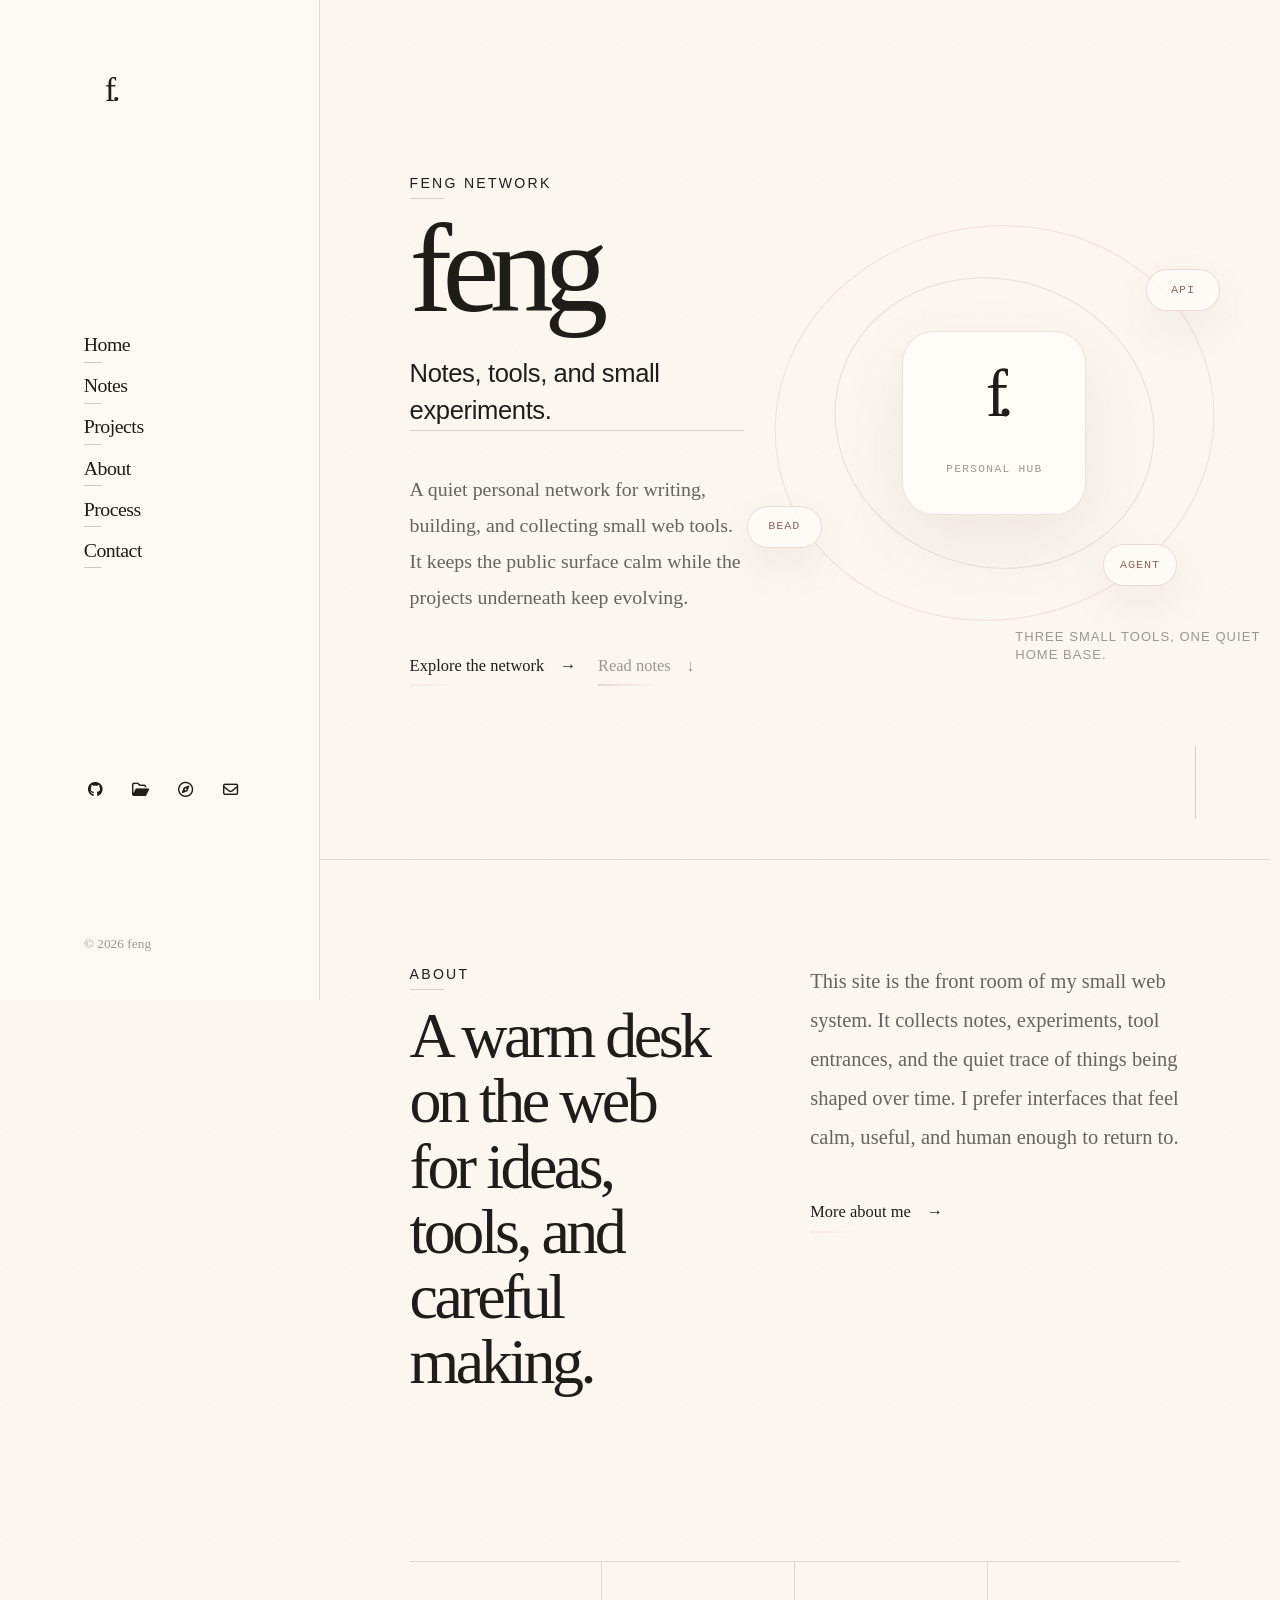
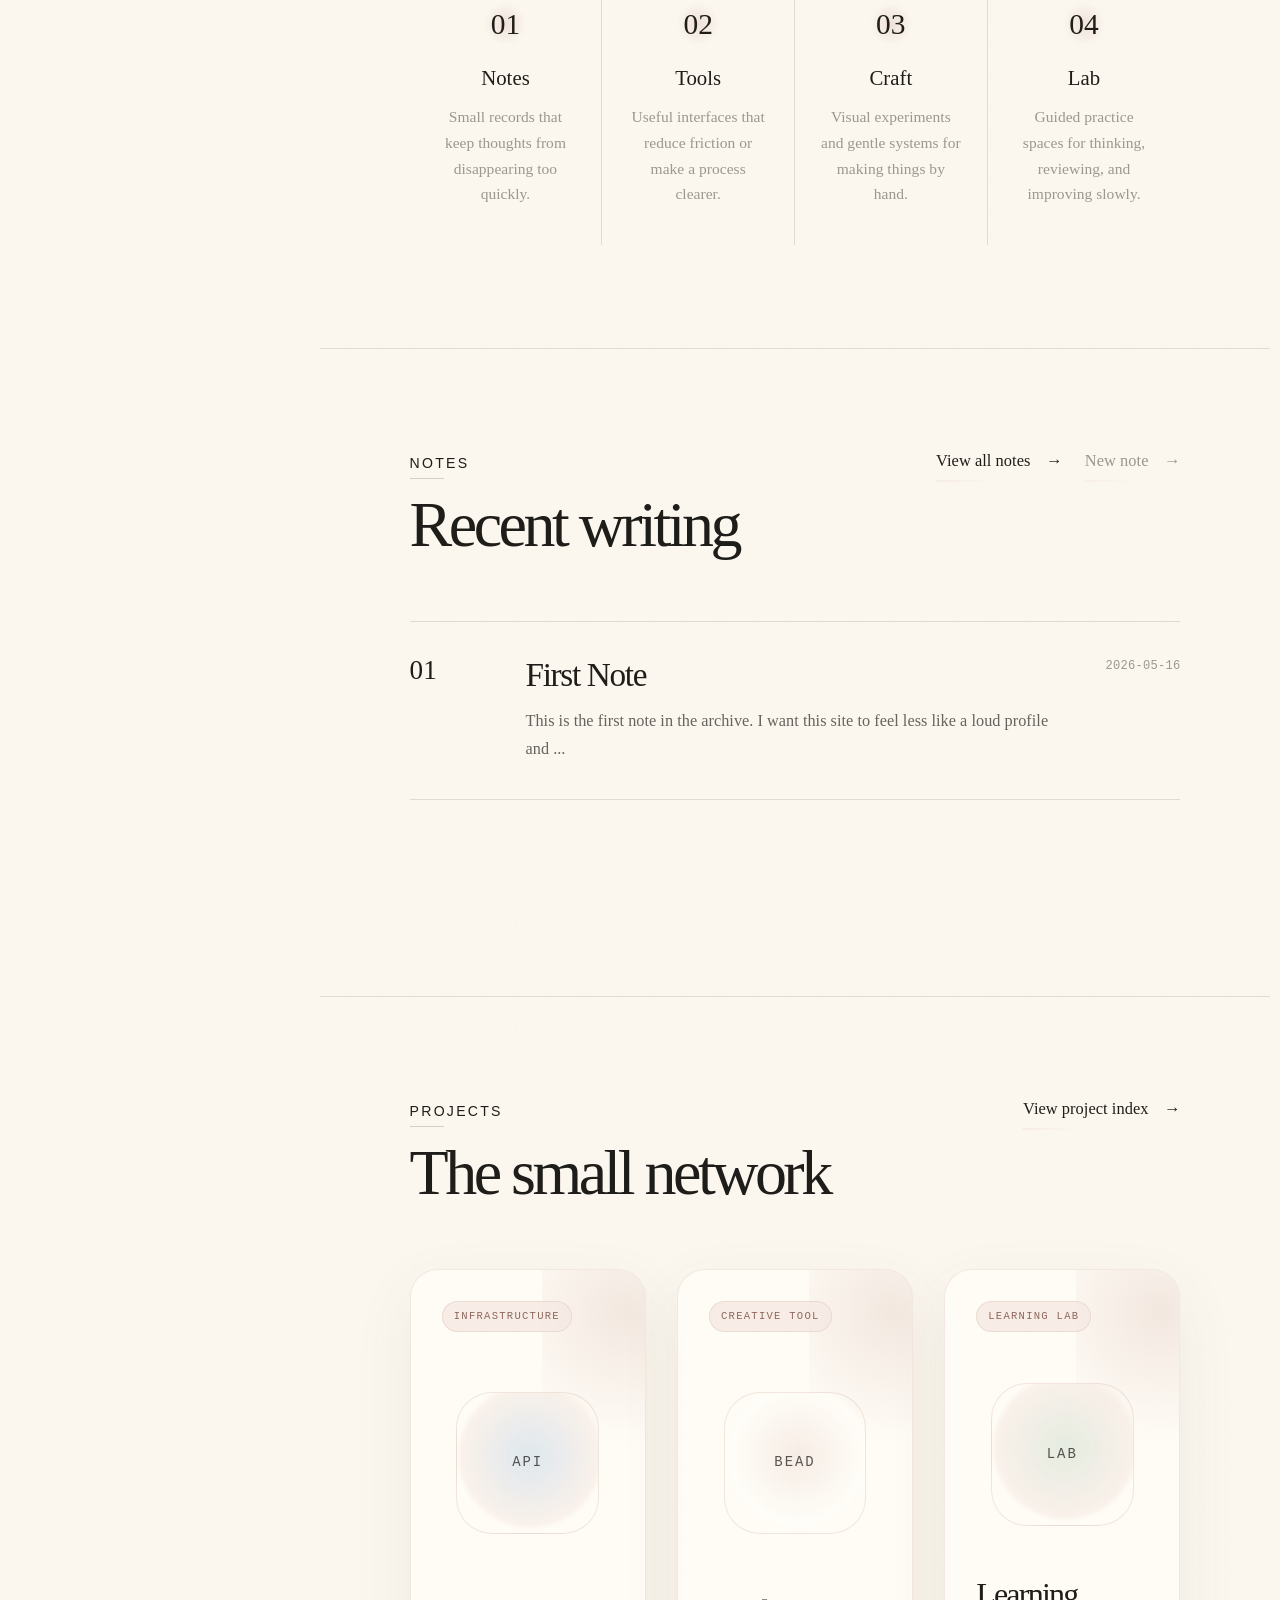
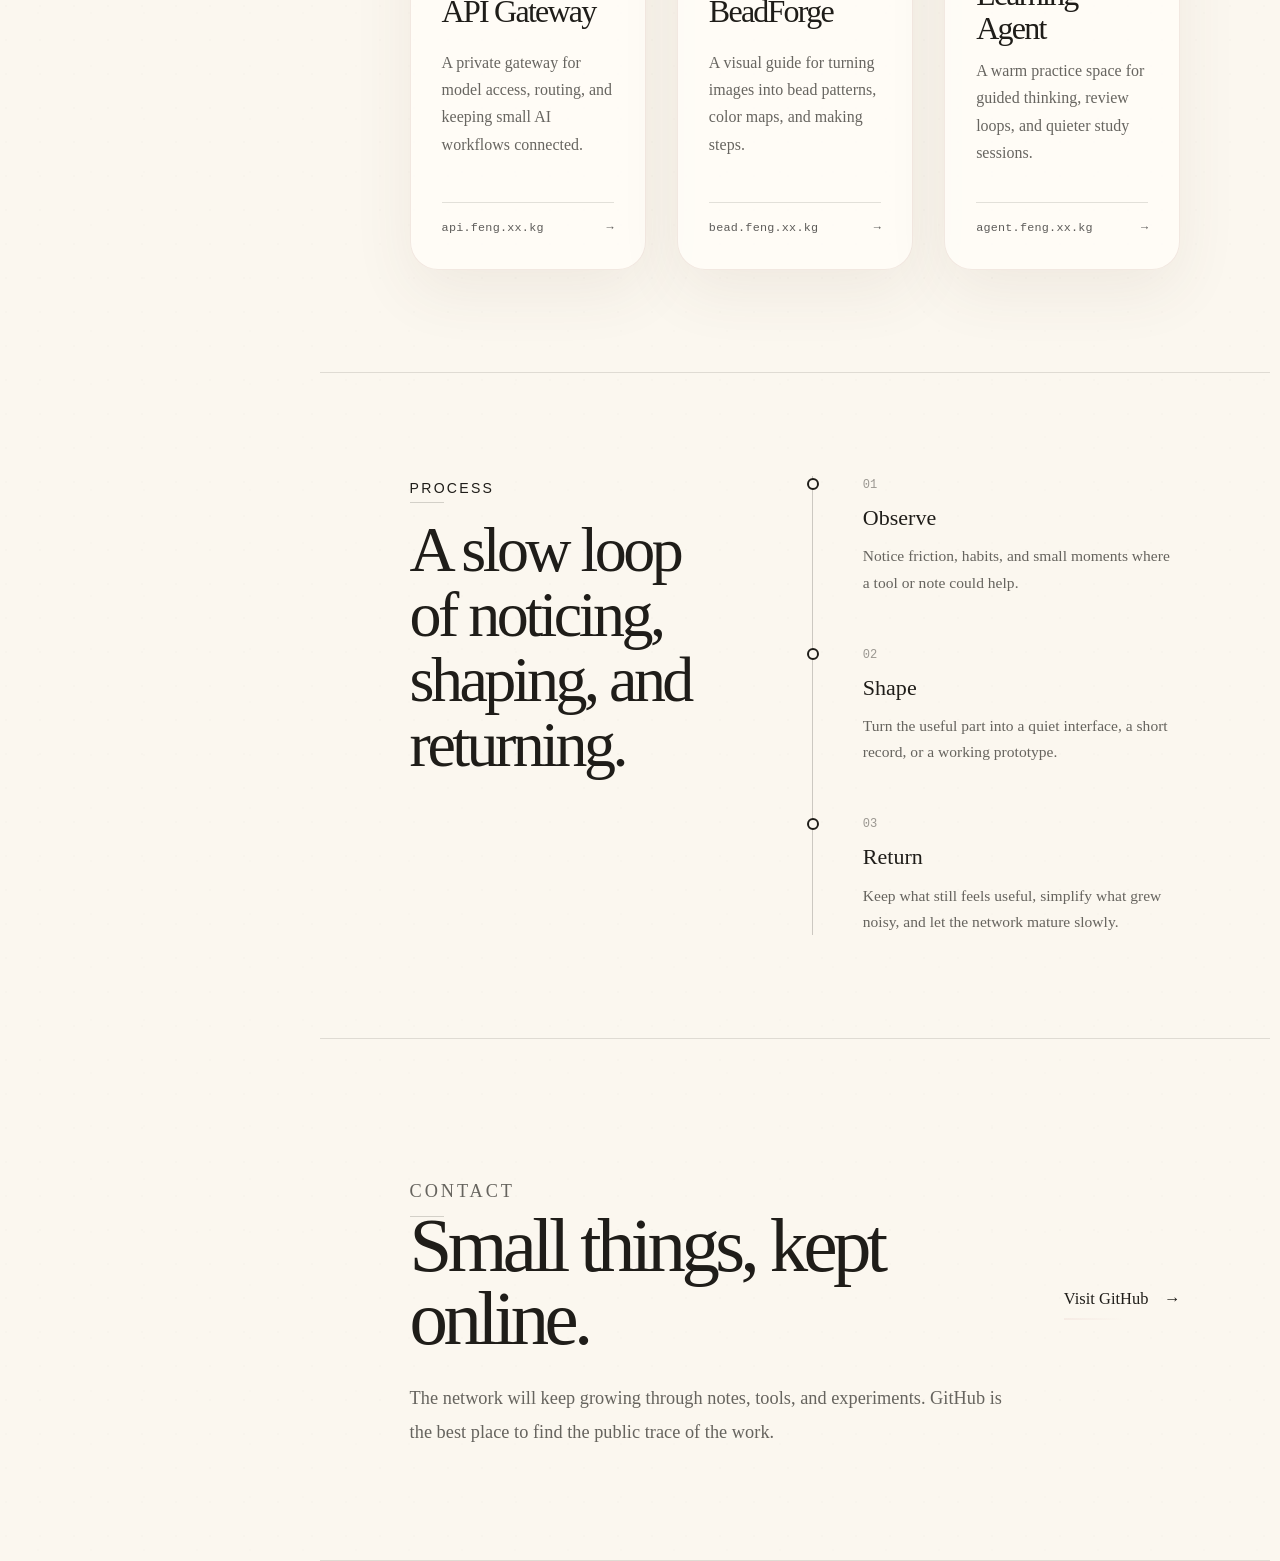
==== index.html @ e3221ffc "Site updated: 2026-06-06 17:19:10" ====
<!DOCTYPE html>
<html lang="en">
<head>
    <meta charset="utf-8">
    <meta name="viewport" content="width=device-width, initial-scale=1">
    <meta name="keywords" content="personal website, digital garden, project hub, tools, notes">
    
    
    <meta name="author" content="feng">
    
    <!-- Completely eliminate flash of wrong theme -->
    <script>
        (function() {
            const THEME_KEY = "REDEFINE-THEME-STATUS";
            const DARK = "dark", LIGHT = "light";
            
            // Get preferred theme
            function getTheme() {
                try {
                    const saved = localStorage.getItem(THEME_KEY);
                    if (saved) {
                        const { isDark } = JSON.parse(saved);
                        return isDark ? DARK : LIGHT;
                    }
                } catch (e) {}
                
                return matchMedia("(prefers-color-scheme: dark)").matches ? DARK : LIGHT;
            }
            
            // Apply theme to document
            function applyTheme(theme) {
                const isDark = theme === DARK;
                const root = document.documentElement;
                
                // Set classes for compatibility
                root.classList.add(theme);
                root.classList.remove(isDark ? LIGHT : DARK);
                root.style.colorScheme = theme;
            }
            
            // Initial application
            const theme = getTheme();
            applyTheme(theme);
            
            // Listen for system preference changes
            matchMedia("(prefers-color-scheme: dark)").addEventListener("change", ({ matches }) => {
                // Only update if using system preference (no localStorage entry)
                if (!localStorage.getItem(THEME_KEY)) {
                    applyTheme(matches ? DARK : LIGHT);
                }
            });
            
            // Set body classes ASAP (before DOMContentLoaded)
            (function() {
                const addBodyClass = () => {
                    const b = document.body;
                    if (!b) return false;
                    b.classList.add(theme + "-mode");
                    return true;
                };

                // Try immediately
                if (addBodyClass()) return;

                // Observe until body exists
                const mo = new MutationObserver(() => {
                    if (addBodyClass()) mo.disconnect();
                });
                mo.observe(document.documentElement, { childList: true, subtree: true });
            })();
        })();
    </script>
    
    <!-- preconnect -->
    <link rel="preconnect" href="https://fonts.googleapis.com">
    <link rel="preconnect" href="https://fonts.gstatic.com" crossorigin>

    
    <!--- Seo Part-->
    
    <link rel="canonical" href="https://feng.xx.kg/"/>
    <meta name="robots" content="index,follow">
    <meta name="googlebot" content="index,follow">
    <meta name="revisit-after" content="1 days">
    
    
        
        <meta name="description" content="A quiet personal network for notes, tools, and small experiments.">
<meta property="og:type" content="website">
<meta property="og:title" content="feng">
<meta property="og:url" content="https://feng.xx.kg/index.html">
<meta property="og:site_name" content="feng">
<meta property="og:description" content="A quiet personal network for notes, tools, and small experiments.">
<meta property="og:locale" content="en_US">
<meta property="og:image" content="https://feng.xx.kg/images/redefine-og.webp">
<meta property="article:author" content="feng">
<meta property="article:tag" content="personal website, digital garden, project hub, tools, notes">
<meta name="twitter:card" content="summary">
<meta name="twitter:image" content="https://feng.xx.kg/images/redefine-og.webp">
    
    
    <!--- Icon Part-->
    <link rel="icon" type="image/png" href="/images/redefine-favicon.svg" sizes="192x192">
    <link rel="apple-touch-icon" sizes="180x180" href="/images/redefine-favicon.svg">
    <meta name="theme-color" content="#6b6b6b">
    <link rel="shortcut icon" href="/images/redefine-favicon.svg">
    <!--- Page Info-->
    
    <title>
        
            feng - A quiet personal network for notes, tools, and small experiments.
        
    </title>

    
<link rel="stylesheet" href="/fonts/Chillax/chillax.css">


    <!--- Inject Part-->
    

    
<link rel="stylesheet" href="/css/style.css">


    
        
<link rel="stylesheet" href="/css/build/tailwind.css">

    

    
<link rel="stylesheet" href="/fonts/GeistMono/geist-mono.css">

    
<link rel="stylesheet" href="/fonts/Geist/geist.css">

    <!--- Font Part-->
    
    
    
        <link href="https://cdn.jsdelivr.net/npm/lxgw-wenkai-lite-webfont@1.7.0/style.css" rel="stylesheet">
    
    
        <link href="https://cdn.jsdelivr.net/npm/lxgw-wenkai-lite-webfont@1.7.0/style.css" rel="stylesheet">
    
    
        <link href="https://cdn.jsdelivr.net/npm/lxgw-wenkai-webfont@1.7.0/style.css" rel="stylesheet">
    
    

    <script id="hexo-configurations">
    window.config = {"hostname":"feng.xx.kg","root":"/","language":"en"};
    window.theme = {"articles":{"style":{"font_size":"16px","line_height":1.5,"image_border_radius":"14px","image_alignment":"center","image_caption":false,"link_icon":true,"delete_mask":false,"title_alignment":"left","headings_top_spacing":{"h1":"3.2rem","h2":"2.4rem","h3":"1.9rem","h4":"1.6rem","h5":"1.4rem","h6":"1.3rem"}},"word_count":{"enable":true,"count":true,"min2read":true},"author_label":{"enable":true,"auto":false,"list":[]},"code_block":{"copy":true,"style":"mac","highlight_theme":{"light":"github","dark":"github-dark"},"font":{"enable":false,"family":null,"url":null}},"toc":{"enable":true,"max_depth":3,"number":false,"expand":true,"init_open":true},"copyright":{"enable":false,"default":"cc_by_nc_sa"},"lazyload":true,"pangu_js":false,"recommendation":{"enable":false,"title":"推荐阅读","limit":3,"mobile_limit":2,"placeholder":"/images/wallhaven-wqery6-light.webp","skip_dirs":[]}},"colors":{"primary":"#6b6b6b","secondary":"#a3a3a3","default_mode":"light"},"global":{"fonts":{"chinese":{"enable":true,"family":"LXGW WenKai Lite","url":"https://cdn.jsdelivr.net/npm/lxgw-wenkai-lite-webfont@1.7.0/style.css"},"english":{"enable":true,"family":"LXGW WenKai Lite","url":"https://cdn.jsdelivr.net/npm/lxgw-wenkai-lite-webfont@1.7.0/style.css"},"title":{"enable":true,"family":"LXGW WenKai","url":"https://cdn.jsdelivr.net/npm/lxgw-wenkai-webfont@1.7.0/style.css"}},"content_max_width":"1180px","sidebar_width":"300px","hover":{"shadow":false,"scale":false},"scroll_progress":{"bar":true,"percentage":false},"website_counter":{"url":"https://cn.vercount.one/js","enable":false,"site_pv":true,"site_uv":true,"post_pv":true},"single_page":true,"preloader":{"enable":false,"custom_message":null},"side_tools":{"gear_rotation":false,"auto_expand":false},"open_graph":{"enable":true,"image":"/images/redefine-og.webp","description":"A quiet personal network for notes, tools, and small experiments."},"google_analytics":{"enable":false,"id":null}},"home_banner":{"enable":false,"style":"fixed","image":{"light":"/images/wallhaven-wqery6-light.webp","dark":"/images/wallhaven-wqery6-dark.webp"},"title":"feng","subtitle":{"text":[],"hitokoto":{"enable":false,"show_author":false,"api":"https://v1.hitokoto.cn"},"typing_speed":100,"backing_speed":80,"starting_delay":500,"backing_delay":1500,"loop":true,"smart_backspace":true},"text_color":{"light":"#f5f5f5","dark":"#d9d9d9"},"text_style":{"title_size":"2.8rem","subtitle_size":"1.5rem","line_height":1.2},"custom_font":{"enable":false,"family":null,"url":null},"social_links":{"enable":false,"style":"default","links":[{"icon":"fa-brands fa-github","url":null},{"icon":"fa-brands fa-twitter","url":null},{"icon":"fa-solid fa-at","url":"you@example.com"},{"icon":"fa-brands fa-telegram","url":null},{"icon":"/images/custom-icon.svg","url":null}],"qrs":[{"icon":"fa-brands fa-weixin","qr":null},{"icon":"/images/custom-icon.svg","qr":null}]}},"plugins":{"feed":{"enable":false},"aplayer":{"enable":false,"type":"fixed","audios":[{"name":null,"artist":null,"url":null,"cover":null,"lrc":null}]},"mermaid":{"enable":false,"version":"11.4.1","theme":{"light":"default","dark":"dark"}}},"version":"2.9.0","navbar":{"auto_hide":false,"color":{"left":"#f0f0f0","right":"#d8d8d8","transparency":82},"width":{"home":"1200px","pages":"1000px"},"links":{"Home":{"path":"/","icon":"fa-regular fa-house"},"About":{"path":"/about","icon":"fa-regular fa-user"},"Notes":{"path":"/archives","icon":"fa-regular fa-pen-to-square"},"Projects":{"path":"/projects","icon":"fa-regular fa-folder-open"},"Process":{"path":"/#process","icon":"fa-regular fa-compass"}},"search":{"enable":false,"preload":true}},"page_templates":{"friends_column":2,"tags_style":"blur","masonry":{"batch_size":12,"initial_batch_size":24}},"home":{"sidebar":{"enable":true,"position":"left","first_item":"menu","announcement":"A quiet personal network for notes, tools, and small experiments.","show_on_mobile":true,"links":{"About":{"path":"/about","icon":"fa-regular fa-user"},"Notes":{"path":"/archives","icon":"fa-regular fa-pen-to-square"},"Projects":{"path":"/projects","icon":"fa-regular fa-folder-open"},"Process":{"path":"/#process","icon":"fa-regular fa-compass"}}},"article_date_format":"auto","excerpt_length":200,"categories":{"enable":true,"limit":3},"tags":{"enable":true,"limit":3}},"footer":{"runtime":false,"icon":"<i class=\"fa-solid fa-circle\" style=\"font-size: 0.45rem; color: #9a9a9a\"></i>","start":"2026/4/9 16:35:37","statistics":false,"customize":null,"icp":{"enable":false,"number":null,"url":null}},"footerStart":"2026/4/9 16:35:37","mermaid":{"style":{"light":"default","dark":"dark"}}};
    window.lang_ago = {"second":"%s seconds ago","minute":"%s minutes ago","hour":"%s hours ago","day":"%s days ago","week":"%s weeks ago","month":"%s months ago","year":"%s years ago"};
    window.i18n = {"search":"Search...","toc":"On this page","prev":"Prev","next":"Next","prev_posts":"Prev posts","next_posts":"Next posts","page":"Page %d","recent_posts":"Recent Posts","share":"Share","powered_by":"POWERED BY %s","theme":"THEME","rss_feed":"RSS Feed","category":"Category","categories":"Categories","tag":"Tag","tags":"Tags","post":"Post","posts":"Posts","tagcloud":"Tag Cloud","comment":"Comment","comments":"Comments","home":"Home","archive":"Archive","archives":"Archives","top":"TOP","sticky":"Sticky","go-back-home":"Go Back Home","masonry_loading":"Loading photos...","image_viewer":"Image viewer","close":"Close","exif":{"title":"EXIF","cards":{"camera":"Camera","lens":"Lens","exposure":"Exposure","other":"Other"},"fields":{"make":"Brand","model":"Model","date_taken":"Date taken","lens_model":"Lens","focal_length":"Focal length","focus_mode":"Focus mode","shutter":"Shutter","aperture":"Aperture","iso":"ISO","exposure_program":"Exposure program","exposure_compensation":"Exposure compensation","metering_mode":"Metering mode","flash":"Flash","white_balance":"White balance","latitude":"Latitude","longitude":"Longitude","altitude":"Altitude"},"status":{"loading":"Loading...","no_exif":"No EXIF available","library_missing":"EXIF library not loaded","image_source_missing":"Image source unavailable","unavailable":"EXIF unavailable (blocked by CORS or missing metadata)","flag_unavailable":"EXIF unavailable"}},"about":"About","changelog":"Changelog","links":"Links","link":"Link","friends":"Friends","friend":"Friend","timeline":"Timeline","shuoshuo":"Shuoshuo","bookmarks":"Bookmarks","site_uv":"VISITOR COUNT","site_pv":"TOTAL PAGE VIEWS","read_more":"Read more","wordcount":"Words","min2read":"Mins","status":"Status","runtime":"Blog up for","days":"days","hours":"hrs","minutes":"Min","seconds":"Sec","optimized_by":"and Optimized by Evan","rights":"All Rights Reserved","site_posts":"%s posts in total","site_wordcount":"%s words in total","copyright":{"author":"Author","title":"Title","link":"Link","create_time":"Created at","update_time":"Updated at","license_title":"License","license_content":"This work is licensed under %s.","all_rights_reserved":"All Rights Reserved &#169; %s","public_domain":"This work is in the public domain."},"ago":{"second":"%s seconds ago","minute":"%s minutes ago","hour":"%s hours ago","day":"%s days ago","week":"%s weeks ago","month":"%s months ago","year":"%s years ago"},"create_time":"Created","update_time":"Updated","expired":"This post is written %s days ago, and the content may not be up to date."};
    window.data = {"masonry":false};
  </script>
    
    <!--- Fontawesome Part-->
    
<link rel="stylesheet" href="/fontawesome/fontawesome.min.css">

    
<link rel="stylesheet" href="/fontawesome/brands.min.css">

    
<link rel="stylesheet" href="/fontawesome/solid.min.css">

    
<link rel="stylesheet" href="/fontawesome/regular.min.css">

    
    
    
    
<meta name="generator" content="Hexo 7.3.0"></head>


<body>
	<div class="progress-bar-container">
	
	<span class="scroll-progress-bar"></span>
	

	
	<span class="pjax-progress-bar"></span>
	<!--        <span class="swup-progress-icon">-->
	<!--            <i class="fa-solid fa-circle-notch fa-spin"></i>-->
	<!--        </span>-->
	
</div>

<main class="page-container portfolio-home-page" id="swup">

	

	<div class="main-content-container flex flex-col justify-between min-h-dvh">
		<div class="main-content-header">
			<header class="navbar-container px-6 md:px-12">
    <div class="navbar-content transition-navbar ">
        <div class="left">
            
                <a class="logo-image h-8 w-8 sm:w-10 sm:h-10 mr-3" href="/">
                    <img src="/images/f-logo.svg" class="w-full h-full rounded-xs">
                </a>
            
            <a class="logo-title" href="/">
                <h1>
                feng
                </h1>
            </a>
        </div>

        <div class="right">
            <!-- PC -->
            <div class="desktop">
                <ul class="navbar-list">
                    
                        
                            

                            <li class="navbar-item">
                                <!-- Menu -->
                                <a class="active"
                                   href="/"
                                        >
                                    <i class="fa-regular fa-house fa-fw"></i>
                                    Home
                                    
                                </a>

                                <!-- Submenu -->
                                
                            </li>
                    
                        
                            

                            <li class="navbar-item">
                                <!-- Menu -->
                                <a class=""
                                   href="/about"
                                        >
                                    <i class="fa-regular fa-user fa-fw"></i>
                                    About
                                    
                                </a>

                                <!-- Submenu -->
                                
                            </li>
                    
                        
                            

                            <li class="navbar-item">
                                <!-- Menu -->
                                <a class=""
                                   href="/archives"
                                        >
                                    <i class="fa-regular fa-pen-to-square fa-fw"></i>
                                    Notes
                                    
                                </a>

                                <!-- Submenu -->
                                
                            </li>
                    
                        
                            

                            <li class="navbar-item">
                                <!-- Menu -->
                                <a class=""
                                   href="/projects"
                                        >
                                    <i class="fa-regular fa-folder-open fa-fw"></i>
                                    Projects
                                    
                                </a>

                                <!-- Submenu -->
                                
                            </li>
                    
                        
                            

                            <li class="navbar-item">
                                <!-- Menu -->
                                <a class=""
                                   href="/#process"
                                        >
                                    <i class="fa-regular fa-compass fa-fw"></i>
                                    Process
                                    
                                </a>

                                <!-- Submenu -->
                                
                            </li>
                    
                    
                </ul>
            </div>
            <!-- Mobile -->
            <div class="mobile">
                
                <div class="icon-item navbar-bar">
                    <div class="navbar-bar-middle"></div>
                </div>
            </div>
        </div>
    </div>

    <!-- Mobile sheet -->
    <div class="navbar-drawer h-dvh w-full absolute top-0 left-0 bg-background-color flex flex-col justify-between">
        <ul class="drawer-navbar-list flex flex-col px-4 justify-center items-start">
            
                
                    

                    <li class="drawer-navbar-item text-base my-1.5 flex flex-col w-full">
                        
                        <a class="py-1.5 px-2 flex flex-row items-center justify-between gap-1 hover:!text-primary active:!text-primary text-2xl font-semibold group border-b border-border-color hover:border-primary w-full active"
                           href="/"
                        >
                            <span>
                                Home
                            </span>
                            
                                <i class="fa-regular fa-house fa-sm fa-fw"></i>
                            
                        </a>
                        

                        
                    </li>
            
                
                    

                    <li class="drawer-navbar-item text-base my-1.5 flex flex-col w-full">
                        
                        <a class="py-1.5 px-2 flex flex-row items-center justify-between gap-1 hover:!text-primary active:!text-primary text-2xl font-semibold group border-b border-border-color hover:border-primary w-full "
                           href="/about"
                        >
                            <span>
                                About
                            </span>
                            
                                <i class="fa-regular fa-user fa-sm fa-fw"></i>
                            
                        </a>
                        

                        
                    </li>
            
                
                    

                    <li class="drawer-navbar-item text-base my-1.5 flex flex-col w-full">
                        
                        <a class="py-1.5 px-2 flex flex-row items-center justify-between gap-1 hover:!text-primary active:!text-primary text-2xl font-semibold group border-b border-border-color hover:border-primary w-full "
                           href="/archives"
                        >
                            <span>
                                Notes
                            </span>
                            
                                <i class="fa-regular fa-pen-to-square fa-sm fa-fw"></i>
                            
                        </a>
                        

                        
                    </li>
            
                
                    

                    <li class="drawer-navbar-item text-base my-1.5 flex flex-col w-full">
                        
                        <a class="py-1.5 px-2 flex flex-row items-center justify-between gap-1 hover:!text-primary active:!text-primary text-2xl font-semibold group border-b border-border-color hover:border-primary w-full "
                           href="/projects"
                        >
                            <span>
                                Projects
                            </span>
                            
                                <i class="fa-regular fa-folder-open fa-sm fa-fw"></i>
                            
                        </a>
                        

                        
                    </li>
            
                
                    

                    <li class="drawer-navbar-item text-base my-1.5 flex flex-col w-full">
                        
                        <a class="py-1.5 px-2 flex flex-row items-center justify-between gap-1 hover:!text-primary active:!text-primary text-2xl font-semibold group border-b border-border-color hover:border-primary w-full "
                           href="/#process"
                        >
                            <span>
                                Process
                            </span>
                            
                                <i class="fa-regular fa-compass fa-sm fa-fw"></i>
                            
                        </a>
                        

                        
                    </li>
            

            
            
                
                    
                    
                    
                    
            
        </ul>

        <div class="portfolio-drawer-note">
            <span>f.</span>
            <p>Quiet notes, small artifacts, and digital spaces.</p>
        </div>
    </div>

    <div class="window-mask"></div>

</header>

		</div>

		<div class="main-content-body transition-fade-up">
			
			<aside class="home-sidebar-container portfolio-sidebar-shell" aria-label="Portfolio navigation">
    <div class="portfolio-sidebar">
        <a class="portfolio-mark" href="#home" aria-label="Back to home">
            <span>f.</span>
        </a>

        <nav class="portfolio-nav" aria-label="Home sections">
            <a href="#home">Home</a>
            <a href="#notes">Notes</a>
            <a href="/projects/">Projects</a>
            <a href="#about">About</a>
            <a href="#process">Process</a>
            <a href="#contact">Contact</a>
        </nav>

        <div class="portfolio-sidebar-footer">
            <div class="portfolio-socials" aria-label="Social links">
                <a href="https://github.com/feng129685" target="_blank" rel="noopener" aria-label="GitHub">
                    <i class="fa-brands fa-github"></i>
                </a>
                <a href="/archives/" aria-label="Notes archive">
                    <i class="fa-regular fa-folder-open"></i>
                </a>
                <a href="/projects/" aria-label="Project index">
                    <i class="fa-regular fa-compass"></i>
                </a>
                <a href="#contact" aria-label="Contact">
                    <i class="fa-regular fa-envelope"></i>
                </a>
            </div>
            <p>&copy; 2026 feng</p>
        </div>
    </div>
</aside>

			

			<div class="main-content">
				

<div class="home-content-container portfolio-home" id="home">
    <section class="portfolio-section portfolio-hero" aria-labelledby="portfolio-title">
        <div class="portfolio-hero-copy">
            <p class="portfolio-kicker">feng network</p>
            <h1 id="portfolio-title">feng</h1>
            <p class="portfolio-statement">Notes, tools, and small experiments.</p>
            <p class="portfolio-summary">
                A quiet personal network for writing, building, and collecting small web tools.
                It keeps the public surface calm while the projects underneath keep evolving.
            </p>
            <div class="portfolio-hero-actions">
                <a class="portfolio-text-link" href="/projects/">Explore the network <span aria-hidden="true">&rarr;</span></a>
                <a class="portfolio-text-link portfolio-text-link-muted" href="#notes">Read notes <span aria-hidden="true">&darr;</span></a>
            </div>
        </div>

        <figure class="portfolio-hero-art portfolio-network-orbit" aria-label="Abstract map of feng network">
            <div class="portfolio-orbit-card portfolio-orbit-card-main">
                <span>f.</span>
                <p>personal hub</p>
            </div>
            <div class="portfolio-orbit-node portfolio-orbit-node-api">api</div>
            <div class="portfolio-orbit-node portfolio-orbit-node-bead">bead</div>
            <div class="portfolio-orbit-node portfolio-orbit-node-agent">agent</div>
            <figcaption>Three small tools, one quiet home base.</figcaption>
        </figure>
    </section>

    <section class="portfolio-section portfolio-about" id="about" aria-labelledby="about-title">
        <div class="portfolio-section-heading">
            <p class="portfolio-kicker">About</p>
            <h2 id="about-title">A warm desk on the web for ideas, tools, and careful making.</h2>
        </div>
        <div class="portfolio-about-body">
            <p>
                This site is the front room of my small web system. It collects notes,
                experiments, tool entrances, and the quiet trace of things being shaped over time.
                I prefer interfaces that feel calm, useful, and human enough to return to.
            </p>
            <a class="portfolio-text-link" href="/about/">More about me <span aria-hidden="true">&rarr;</span></a>
        </div>
        <div class="portfolio-values" aria-label="Network principles">
            <article>
                <span class="portfolio-glyph">01</span>
                <h3>Notes</h3>
                <p>Small records that keep thoughts from disappearing too quickly.</p>
            </article>
            <article>
                <span class="portfolio-glyph">02</span>
                <h3>Tools</h3>
                <p>Useful interfaces that reduce friction or make a process clearer.</p>
            </article>
            <article>
                <span class="portfolio-glyph">03</span>
                <h3>Craft</h3>
                <p>Visual experiments and gentle systems for making things by hand.</p>
            </article>
            <article>
                <span class="portfolio-glyph">04</span>
                <h3>Lab</h3>
                <p>Guided practice spaces for thinking, reviewing, and improving slowly.</p>
            </article>
        </div>
    </section>

    <section class="portfolio-section portfolio-notes" id="notes" aria-labelledby="notes-title">
        <div class="portfolio-section-heading portfolio-section-heading-row">
            <div>
                <p class="portfolio-kicker">Notes</p>
                <h2 id="notes-title">Recent writing</h2>
            </div>
            <div class="portfolio-note-actions">
                <a class="portfolio-text-link" href="/archives/">View all notes <span aria-hidden="true">&rarr;</span></a>
                <a class="portfolio-text-link portfolio-admin-link" href="/write/">New note <span aria-hidden="true">&rarr;</span></a>
            </div>
        </div>

        <div class="portfolio-note-list">
            
                
                    <article class="portfolio-note-card">
                        <span class="portfolio-note-index">01</span>
                        <div>
                            <h3><a href="/2026/05/16/hello-world/">First Note</a></h3>
                            <p>This is the first note in the archive.
I want this site to feel less like a loud profile and ...</p>
                        </div>
                        <time datetime="2026-05-16T10:00:00.000Z">2026-05-16</time>
                    </article>
                
            
        </div>
    </section>

    <section class="portfolio-section portfolio-projects portfolio-network" id="projects" aria-labelledby="projects-title">
        <div class="portfolio-section-heading portfolio-section-heading-row">
            <div>
                <p class="portfolio-kicker">Projects</p>
                <h2 id="projects-title">The small network</h2>
            </div>
            <a class="portfolio-text-link" href="/projects/">View project index <span aria-hidden="true">&rarr;</span></a>
        </div>

        <div class="portfolio-network-grid">
            
                <article class="portfolio-network-card portfolio-network-card-api">
                    <a href="https://api.feng.xx.kg/" target="_blank" rel="noopener" aria-label="Open API Gateway">
                        <span class="portfolio-network-label">infrastructure</span>
                        <div class="portfolio-network-mark" aria-hidden="true">api</div>
                        <h3>API Gateway</h3>
                        <p>A private gateway for model access, routing, and keeping small AI workflows connected.</p>
                        <div class="portfolio-network-meta">
                            <span>api.feng.xx.kg</span>
                            <span aria-hidden="true">&rarr;</span>
                        </div>
                    </a>
                </article>
            
                <article class="portfolio-network-card portfolio-network-card-bead">
                    <a href="https://bead.feng.xx.kg/" target="_blank" rel="noopener" aria-label="Open BeadForge">
                        <span class="portfolio-network-label">creative tool</span>
                        <div class="portfolio-network-mark" aria-hidden="true">bead</div>
                        <h3>BeadForge</h3>
                        <p>A visual guide for turning images into bead patterns, color maps, and making steps.</p>
                        <div class="portfolio-network-meta">
                            <span>bead.feng.xx.kg</span>
                            <span aria-hidden="true">&rarr;</span>
                        </div>
                    </a>
                </article>
            
                <article class="portfolio-network-card portfolio-network-card-agent">
                    <a href="https://agent.feng.xx.kg/" target="_blank" rel="noopener" aria-label="Open Learning Agent">
                        <span class="portfolio-network-label">learning lab</span>
                        <div class="portfolio-network-mark" aria-hidden="true">lab</div>
                        <h3>Learning Agent</h3>
                        <p>A warm practice space for guided thinking, review loops, and quieter study sessions.</p>
                        <div class="portfolio-network-meta">
                            <span>agent.feng.xx.kg</span>
                            <span aria-hidden="true">&rarr;</span>
                        </div>
                    </a>
                </article>
            
        </div>
    </section>

    <section class="portfolio-section portfolio-learning" id="process" aria-labelledby="process-title">
        <div class="portfolio-section-heading">
            <p class="portfolio-kicker">Process</p>
            <h2 id="process-title">A slow loop of noticing, shaping, and returning.</h2>
        </div>
        <div class="portfolio-timeline">
            <article>
                <span>01</span>
                <h3>Observe</h3>
                <p>Notice friction, habits, and small moments where a tool or note could help.</p>
            </article>
            <article>
                <span>02</span>
                <h3>Shape</h3>
                <p>Turn the useful part into a quiet interface, a short record, or a working prototype.</p>
            </article>
            <article>
                <span>03</span>
                <h3>Return</h3>
                <p>Keep what still feels useful, simplify what grew noisy, and let the network mature slowly.</p>
            </article>
        </div>
    </section>

    <section class="portfolio-section portfolio-contact" id="contact" aria-labelledby="contact-title">
        <div>
            <p class="portfolio-kicker">Contact</p>
            <h2 id="contact-title">Small things, kept online.</h2>
            <p>
                The network will keep growing through notes, tools, and experiments.
                GitHub is the best place to find the public trace of the work.
            </p>
        </div>
        <a class="portfolio-text-link" href="https://github.com/feng129685" target="_blank" rel="noopener">
            Visit GitHub <span aria-hidden="true">&rarr;</span>
        </a>
    </section>
</div>

			</div>

			
		</div>

		<div class="main-content-footer">
			<footer class="footer site-footer-minimal mt-5 h-auto text-base relative">
    <div class="info-container py-3">
        <div class="site-copyright">
            &copy; 2026 <a href="/">feng</a>
        </div>
        
    </div>
</footer>

		</div>
	</div>

	

	<div class="right-side-tools-container">
		<div class="side-tools-container">
	<ul class="hidden-tools-list">
		<li class="right-bottom-tools tool-font-adjust-plus flex justify-center items-center">
			<i class="fa-regular fa-magnifying-glass-plus"></i>
		</li>

		<li class="right-bottom-tools tool-font-adjust-minus flex justify-center items-center">
			<i class="fa-regular fa-magnifying-glass-minus"></i>
		</li>

		<li class="right-bottom-tools tool-dark-light-toggle flex justify-center items-center">
			<i class="fa-regular fa-moon"></i>
		</li>

		<!-- rss -->
		

		
		<li class="right-bottom-tools tool-scroll-to-top flex justify-center items-center">
			<i class="fa-regular fa-arrow-up"></i>
		</li>
		

		<li class="right-bottom-tools tool-scroll-to-bottom flex justify-center items-center">
			<i class="fa-regular fa-arrow-down"></i>
		</li>
	</ul>

	<ul class="visible-tools-list">
		<li class="right-bottom-tools toggle-tools-list flex justify-center items-center">
			<i class="fa-regular fa-cog "></i>
		</li>
		
		
	</ul>
</div>
	</div>

	<div class="image-viewer-container" role="dialog" aria-modal="true" aria-label="Image viewer">
	<button class="image-viewer-close" type="button" aria-label="Close image viewer">
		<i class="fa-solid fa-xmark"></i>
	</button>
	<button class="image-viewer-prev" type="button" aria-label="Previous image">
		<i class="fa-solid fa-chevron-left"></i>
	</button>
	<div class="image-viewer-frame">
		<img src="" alt="">
	</div>
	<div class="image-viewer-exif-panel hidden absolute left-1/2 bottom-20 -translate-x-1/2 w-[min(92vw,420px)] max-h-[60vh] overflow-hidden rounded-2xl bg-background-color-transparent-80 p-4 text-left shadow-redefine-flat backdrop-blur-md" role="dialog" aria-label="Image metadata" aria-hidden="true">
		<div class="flex items-center justify-between mb-3">
			<span class="text-sm font-semibold text-first-text-color">EXIF</span>
			<button class="image-viewer-exif-close flex h-8 w-8 items-center justify-center rounded-full bg-background-color-transparent-80 text-first-text-color transition hover:bg-background-color-transparent-40" type="button" aria-label="Close metadata">
				<i class="fa-solid fa-xmark text-[0.65rem]"></i>
			</button>
		</div>
		<div class="image-viewer-exif-cards grid grid-cols-1 sm:grid-cols-2 gap-3 max-h-[50vh] overflow-y-auto pr-1 scrollbar-hide"></div>
		<template class="image-viewer-exif-card-template">
			<div class="rounded-lg bg-background-color-transparent-40 px-3 py-2">
				<div class="image-viewer-exif-card-header flex items-center gap-2 mb-1">
					<i class="image-viewer-exif-card-icon fa-solid fa-circle-info text-xs text-third-text-color"></i>
					<div class="image-viewer-exif-card-title text-xs font-semibold text-first-text-color"></div>
				</div>
				<div class="image-viewer-exif-card-items flex flex-col gap-1"></div>
			</div>
		</template>
	</div>
	<button class="image-viewer-exif-toggle flex items-center gap-2 hidden absolute left-1/2 bottom-6 -translate-x-1/2 rounded-full border border-border-color bg-background-color-transparent-80 px-4 py-2 text-first-text-color backdrop-blur-md transition hover:bg-background-color-transparent-40" type="button" aria-label="Image metadata" aria-expanded="false">
		<i class="fa-solid fa-circle-info text-xs"></i>
		<span class="text-xs font-semibold uppercase tracking-wider">EXIF</span>
	</button>
	<button class="image-viewer-next" type="button" aria-label="Next image">
		<i class="fa-solid fa-chevron-right"></i>
	</button>
</div>


	

</main>



<script src="/js/build/libs/Swup.min.js"></script>

<script src="/js/build/libs/SwupSlideTheme.min.js"></script>

<script src="/js/build/libs/SwupScriptsPlugin.min.js"></script>

<script src="/js/build/libs/SwupProgressPlugin.min.js"></script>

<script src="/js/build/libs/SwupScrollPlugin.min.js"></script>

<script src="/js/build/libs/SwupPreloadPlugin.min.js"></script>

<script>
    window.swup = new Swup({
        plugins: [
            new SwupScriptsPlugin({
                optin: true,
            }),
            new SwupProgressPlugin(),
            new SwupScrollPlugin({
                offset: 80,
            }),
            new SwupSlideTheme({
                mainElement: ".main-content-body",
            }),
            new SwupPreloadPlugin(),
        ],
        containers: ["#swup"],
    });

    window.dispatchEvent(
        new CustomEvent("redefine:swup:ready", {
            detail: {
                swup: window.swup,
            },
        }),
    );
</script>





	
<script src="/js/build/main.js" type="module"></script>
















<script src="/js/build/libs/moment-with-locales.min.js" data-swup-reload-script=""></script>



	
</body>

</html>
---- fonts/Chillax/chillax.css ----
/**
 * @license
 *
 * Font Family: Chillax
 * Designed by: Manushi Parikh
 * URL: https://www.fontshare.com/fonts/chillax
 * © 2023 Indian Type Foundry
 *
 * Font Style:
 * Chillax Variable(Variable font)
 *
*/


/**
* This is a variable font
* You can controll variable axes as shown below:
* font-variation-settings: 'wght' 700.0;
*
* available axes:

* 'wght' (range from 200.0 to 700.0)

*/

@font-face {
    font-family: 'Chillax-Variable';
    src:local('Chillax-Variable'),
        local('ChillaxVariable'),
        local('Chillax Variable'),
        local('Chillax'),
        url('Chillax-Variable.woff2') format('woff2'),
        url('Chillax-Variable.woff') format('woff'),
        url('Chillax-Variable.ttf') format('truetype');
    font-weight: 200 700;
    font-display: swap;
    font-style: normal;
}
---- css/style.css ----
.title-hover-animation {
  display: inline-block;
  position: relative;
  border-bottom: none;
  line-height: 1.3;
  vertical-align: top;
  color: var(--second-text-color);
}
.title-hover-animation::before {
  content: '';
  position: absolute;
  width: 100%;
  height: 2px;
  bottom: -4px;
  left: 0;
  background-color: var(--second-text-color);
  visibility: hidden;
  transform: scaleX(0);
  transition-property: color, background, box-shadow, border-color, visibility, transform;
  transition-delay: 0s, 0s, 0s, 0s, 0s, 0s;
  transition-duration: 0.2s, 0.2s, 0.2s, 0.2s, 0.2s, 0.2s;
  transition-timing-function: ease, ease, ease, ease, ease-in-out, ease-in-out;
}
@-moz-keyframes fade-in-down {
  0% {
    opacity: 0;
    transform: translateY(-50px);
  }
  100% {
    opacity: 1;
    transform: translateY(0);
  }
}
@-webkit-keyframes fade-in-down {
  0% {
    opacity: 0;
    transform: translateY(-50px);
  }
  100% {
    opacity: 1;
    transform: translateY(0);
  }
}
@-o-keyframes fade-in-down {
  0% {
    opacity: 0;
    transform: translateY(-50px);
  }
  100% {
    opacity: 1;
    transform: translateY(0);
  }
}
@keyframes fade-in-down {
  0% {
    opacity: 0;
    transform: translateY(-50px);
  }
  100% {
    opacity: 1;
    transform: translateY(0);
  }
}
@-moz-keyframes icon-animate {
  0%, 100% {
    transform: scale(1);
  }
  10%, 30% {
    transform: scale(0.88);
  }
  20%, 40%, 60%, 80% {
    transform: scale(1.08);
  }
  50%, 70% {
    transform: scale(1.08);
  }
}
@-webkit-keyframes icon-animate {
  0%, 100% {
    transform: scale(1);
  }
  10%, 30% {
    transform: scale(0.88);
  }
  20%, 40%, 60%, 80% {
    transform: scale(1.08);
  }
  50%, 70% {
    transform: scale(1.08);
  }
}
@-o-keyframes icon-animate {
  0%, 100% {
    transform: scale(1);
  }
  10%, 30% {
    transform: scale(0.88);
  }
  20%, 40%, 60%, 80% {
    transform: scale(1.08);
  }
  50%, 70% {
    transform: scale(1.08);
  }
}
@keyframes icon-animate {
  0%, 100% {
    transform: scale(1);
  }
  10%, 30% {
    transform: scale(0.88);
  }
  20%, 40%, 60%, 80% {
    transform: scale(1.08);
  }
  50%, 70% {
    transform: scale(1.08);
  }
}
:root {
  --background-color: #fcfcfc;
  --background-color-transparent: rgba(252,252,252,0.72);
  --background-color-transparent-15: rgba(252,252,252,0.18);
  --background-color-transparent-40: rgba(252,252,252,0.48);
  --background-color-transparent-80: rgba(252,252,252,0.84);
  --second-background-color: #f7f7f7;
  --third-background-color: #f4f4f4;
  --third-background-color-transparent: rgba(241,241,241,0.72);
  --primary-color: #6b6b6b;
  --first-text-color: rgba(0,0,0,0.82);
  --second-text-color: rgba(0,0,0,0.74);
  --third-text-color: rgba(0,0,0,0.46);
  --fourth-text-color: rgba(0,0,0,0.12);
  --default-text-color: rgba(0,0,0,0.64);
  --invert-text-color: #bebec6;
  --border-color: rgba(0,0,0,0.05);
  --selection-color: #7a7a7a;
  --shadow-color-1: rgba(0,0,0,0.035);
  --shadow-color-2: rgba(0,0,0,0.028);
  --shadow-hover-color: rgba(0,0,0,0.12);
  --scrollbar-color: #c1c1c1;
  --scrollbar-color-hover: #a1a1a1;
  --scroll-bar-bg-color: #f3f3f3;
  --link-color: rgba(0,0,0,0.7);
  --copyright-info-color: #c03;
  --avatar-background-color: #06c;
  --pjax-progress-bar-color: linear-gradient(45deg, #f10006, #ef5b00, #e59c01, #19ca05, #00cab5, #0264c8, #c303c3);
  --archive-timeline-last-child-color: linear-gradient(to bottom, #e8e8e8 60%, rgba(0,0,0,0) 100%) 1 100%;
  --note-blue-title-bg: #d6f7fb;
  --note-red-title-bg: #fde9e9;
  --note-cyan-title-bg: #e9fdf9;
  --note-green-title-bg: #e9fde9;
  --note-yellow-title-bg: #fdf9e9;
  --note-gray-title-bg: #f9f9f9;
  --note-type-title-bg: #fdf3e9;
  --note-black-title-bg: #e9e9e9;
  --note-purple-title-bg: #f9e9fd;
  --home-banner-text-color: #f5f5f5;
  --home-banner-icons-container-border-color: rgba(255,255,255,0.35);
  --home-banner-icons-container-background-color: rgba(255,255,255,0.3);
  --redefine-box-shadow: var(--shadow-color-2) 0px 6px 24px 0px, var(--shadow-color-1) 0px 0px 0px 1px;
  --redefine-box-shadow-hover: var(--shadow-color-2) 0px 6px 24px 0px, var(--shadow-color-1) 0px 0px 0px 1px, var(--shadow-color-1) 0px 0px 0px 1px inset;
  --redefine-box-shadow-flat: var(--shadow-color-2) 0px 1px 4px 0px, var(--shadow-color-1) 0px 0px 0px 1px;
  --redefine-box-shadow-flat-hover: var(--shadow-color-2) 0px 1px 4px 0px, var(--shadow-color-1) 0px 0px 0px 1px, var(--shadow-color-1) 0px 0px 0px 1px inset;
  --mermaid-theme: $mermaid-theme;
}
.light {
  --background-color: #fcfcfc;
  --background-color-transparent: rgba(252,252,252,0.72);
  --background-color-transparent-15: rgba(252,252,252,0.18);
  --background-color-transparent-40: rgba(252,252,252,0.48);
  --background-color-transparent-80: rgba(252,252,252,0.84);
  --second-background-color: #f7f7f7;
  --third-background-color: #f4f4f4;
  --third-background-color-transparent: rgba(241,241,241,0.72);
  --primary-color: #6b6b6b;
  --first-text-color: rgba(0,0,0,0.82);
  --second-text-color: rgba(0,0,0,0.74);
  --third-text-color: rgba(0,0,0,0.46);
  --fourth-text-color: rgba(0,0,0,0.12);
  --default-text-color: rgba(0,0,0,0.64);
  --invert-text-color: #bebec6;
  --border-color: rgba(0,0,0,0.05);
  --selection-color: #7a7a7a;
  --shadow-color-1: rgba(0,0,0,0.035);
  --shadow-color-2: rgba(0,0,0,0.028);
  --shadow-hover-color: rgba(0,0,0,0.12);
  --scrollbar-color: #c1c1c1;
  --scrollbar-color-hover: #a1a1a1;
  --scroll-bar-bg-color: #f3f3f3;
  --link-color: rgba(0,0,0,0.7);
  --copyright-info-color: #c03;
  --avatar-background-color: #06c;
  --pjax-progress-bar-color: linear-gradient(45deg, #f10006, #ef5b00, #e59c01, #19ca05, #00cab5, #0264c8, #c303c3);
  --archive-timeline-last-child-color: linear-gradient(to bottom, #e8e8e8 60%, rgba(0,0,0,0) 100%) 1 100%;
  --note-blue-title-bg: #d6f7fb;
  --note-red-title-bg: #fde9e9;
  --note-cyan-title-bg: #e9fdf9;
  --note-green-title-bg: #e9fde9;
  --note-yellow-title-bg: #fdf9e9;
  --note-gray-title-bg: #f9f9f9;
  --note-type-title-bg: #fdf3e9;
  --note-black-title-bg: #e9e9e9;
  --note-purple-title-bg: #f9e9fd;
  --home-banner-text-color: #f5f5f5;
  --home-banner-icons-container-border-color: rgba(255,255,255,0.35);
  --home-banner-icons-container-background-color: rgba(255,255,255,0.3);
  --redefine-box-shadow: var(--shadow-color-2) 0px 6px 24px 0px, var(--shadow-color-1) 0px 0px 0px 1px;
  --redefine-box-shadow-hover: var(--shadow-color-2) 0px 6px 24px 0px, var(--shadow-color-1) 0px 0px 0px 1px, var(--shadow-color-1) 0px 0px 0px 1px inset;
  --redefine-box-shadow-flat: var(--shadow-color-2) 0px 1px 4px 0px, var(--shadow-color-1) 0px 0px 0px 1px;
  --redefine-box-shadow-flat-hover: var(--shadow-color-2) 0px 1px 4px 0px, var(--shadow-color-1) 0px 0px 0px 1px, var(--shadow-color-1) 0px 0px 0px 1px inset;
  --mermaid-theme: $mermaid-theme;
}
.dark {
  --background-color: #202124;
  --background-color-transparent: rgba(32,33,36,0.4);
  --background-color-transparent-15: rgba(32,33,36,0.15);
  --background-color-transparent-40: rgba(32,33,36,0.4);
  --background-color-transparent-80: rgba(32,33,36,0.8);
  --second-background-color: #242529;
  --third-background-color: #292b2f;
  --third-background-color-transparent: rgba(32,33,36,0.6);
  --primary-color: #6b6b6b;
  --first-text-color: rgba(255,255,255,0.9);
  --second-text-color: rgba(255,255,255,0.82);
  --third-text-color: rgba(255,255,255,0.5);
  --fourth-text-color: rgba(255,255,255,0.14);
  --default-text-color: rgba(255,255,255,0.72);
  --invert-text-color: #373d3f;
  --border-color: rgba(255,255,255,0.08);
  --selection-color: #7a7a7a;
  --shadow-color-1: rgba(255,255,255,0.05);
  --shadow-color-2: rgba(255,255,255,0.03);
  --shadow-hover-color: rgba(255,255,255,0.12);
  --scrollbar-color: #898989;
  --scrollbar-color-hover: #a1a1a1;
  --scroll-bar-bg-color: #2a2c30;
  --link-color: rgba(255,255,255,0.72);
  --copyright-info-color: #a30029;
  --avatar-background-color: #005cb8;
  --pjax-progress-bar-color: linear-gradient(45deg, #ea404a, #ea722f, #e9a71f, #67e559, #18ecec, #1b85f1, #ee1dee);
  --archive-timeline-last-child-color: linear-gradient(to bottom, #323232 60%, rgba(255,255,255,0) 100%) 1 100%;
  --note-blue-title-bg: #1e3e46;
  --note-red-title-bg: #4e1e1e;
  --note-cyan-title-bg: #1e4e4e;
  --note-green-title-bg: #1e4e1e;
  --note-yellow-title-bg: #4e4e1e;
  --note-gray-title-bg: #4e4e4e;
  --note-type-title-bg: #4e3a1e;
  --note-black-title-bg: #1e1e1e;
  --note-purple-title-bg: #4e1e4e;
  --home-banner-text-color: #d9d9d9;
  --home-banner-icons-container-border-color: rgba(197,197,197,0.35);
  --home-banner-icons-container-background-color: rgba(197,197,197,0.3);
  --redefine-box-shadow: var(--shadow-color-2) 0px 6px 24px 0px, var(--shadow-color-1) 0px 0px 0px 1px;
  --redefine-box-shadow-hover: var(--shadow-color-2) 0px 6px 24px 0px, var(--shadow-color-1) 0px 0px 0px 1px, var(--shadow-color-1) 0px 0px 0px 1px inset;
  --redefine-box-shadow-flat: var(--shadow-color-2) 0px 1px 4px 0px, var(--shadow-color-1) 0px 0px 0px 1px;
  --redefine-box-shadow-flat-hover: var(--shadow-color-2) 0px 1px 4px 0px, var(--shadow-color-1) 0px 0px 0px 1px, var(--shadow-color-1) 0px 0px 0px 1px inset;
  --mermaid-theme: $dark-mermaid-theme;
}
.redefine-box-shadow {
  box-shadow: var(--redefine-box-shadow);
}
.redefine-box-shadow-flat {
  box-shadow: var(--redefine-box-shadow-flat);
}
@media (min-width: 640px) {
  .redefine-box-shadow:hover {
    box-shadow: var(--redefine-box-shadow-hover);
  }
  .redefine-box-shadow-flat:hover {
    box-shadow: var(--redefine-box-shadow);
  }
}
.ellipsis {
  overflow: hidden;
  text-overflow: ellipsis;
  white-space: nowrap;
  width: 100%;
}
* {
  transition-property: color, background, box-shadow, border-color;
  transition-delay: 0s, 0s, 0s, 0s;
  transition-duration: 0.2s, 0.2s, 0.2s, 0.2s;
  transition-timing-function: ease, ease, ease, ease;
}
html,
body {
  position: relative;
  width: 100%;
  height: 100%;
  margin: 0;
  padding: 0;
  color: var(--default-text-color);
  background: var(--background-color);
  font-family: Geist Variable, Noto Sans SC, -apple-system, system-ui, Segoe UI, Roboto, Ubuntu, Cantarell, Noto Sans, sans-serif, BlinkMacSystemFont, Helvetica Neue, PingFang SC, Hiragino Sans GB, Microsoft YaHei, Arial;
  font-weight: 400;
  font-size: 15.5px;
  line-height: 1.5;
  scrollbar-gutter: stable;
  --navbar-height: 70px;
}
html::-webkit-scrollbar,
body::-webkit-scrollbar {
  width: 14px;
  height: 8px;
  transition: all 0.2s ease;
  display: block;
}
html::-webkit-scrollbar-thumb,
body::-webkit-scrollbar-thumb {
  background: var(--scrollbar-color);
  border-radius: 18px;
  background-clip: content-box;
  border: 3px solid transparent;
}
html::-webkit-scrollbar-track,
body::-webkit-scrollbar-track {
  background-color: var(--scroll-bar-bg-color);
  border: 1px solid var(--shadow-color-1);
}
html::-webkit-scrollbar-thumb:hover,
body::-webkit-scrollbar-thumb:hover {
  background: var(--scrollbar-color-hover);
  border-radius: 18px;
  background-clip: content-box;
  border: 3px solid transparent;
}
@media (max-width: 768px) {
  html,
  body {
    font-size: 14.879999999999999px;
    line-height: 1.44;
  }
}
@media (max-width: 640px) {
  html,
  body {
    font-size: 13.950000000000001px;
    line-height: 1.35;
  }
}
html .navbar-shrink,
body .navbar-shrink {
  --navbar-height: 50.4px;
}
::selection {
  background: var(--selection-color);
  color: #fff;
}
img[lazyload] {
  padding: 10px;
  margin: 20px auto !important;
  cursor: not-allowed;
  pointer-events: none;
}
.btn {
  display: inline-block;
  position: relative;
  text-align: center;
  cursor: pointer;
  white-space: nowrap;
  padding: 8px 16px;
  background-color: var(--second-background-color) !important;
  border-radius: 14px !important;
  padding: 12px 16px !important;
  text-decoration: none !important;
  padding: 0;
  border-radius: 18px;
  box-sizing: border-box;
  background: var(--background-color);
  margin-bottom: 1rem;
  box-shadow: var(--redefine-box-shadow);
  box-shadow: var(--redefine-box-shadow-flat) !important;
  user-select: none;
  -moz-user-select: none;
  -webkit-user-select: none;
  -ms-user-select: none;
  box-shadow: var(--redefine-box-shadow);
  transition-property: color, background, box-shadow, border-color, transform;
  transition-delay: 0s, 0s, 0s, 0s, 0s;
  transition-duration: 0.2s, 0.2s, 0.2s, 0.2s, 0.2s;
  transition-timing-function: ease, ease, ease, ease, linear;
}
@media (max-width: 768px) {
  .btn {
    margin-bottom: 0.8rem;
  }
}
@media (max-width: 640px) {
  .btn {
    margin-bottom: 0.6rem;
  }
}
@media (max-width: 768px) {
  .btn {
    padding: -4;
    border-radius: 18px;
  }
}
@media (max-width: 640px) {
  .btn {
    padding: -8;
    border-radius: 18px;
  }
}
.btn:hover,
.btn:focus {
  color: var(--primary-color);
  background-color: var(--background-color) !important;
  box-shadow: var(--redefine-box-shadow) !important;
}
.btn:active {
  box-shadow: var(--redefine-box-shadow-flat) !important;
  transform: scale(0.95);
  transition: transform 0.1s ease;
  background-color: var(--third-background-color) !important;
}
.clear {
  clear: both;
}
.markdown-body {
  font-family: 'LXGW WenKai Lite', 'LXGW WenKai Lite', sans-serif;
  font-size: 16px;
}
.markdown-body blockquote:not(.not-markdown) {
  box-sizing: border-box;
  margin: 20px 0;
  color: var(--default-text-color);
  background: var(--third-background-color);
  padding: 0 1rem 0 0.5rem;
  border-radius: 0 14px 14px 0;
  position: relative;
  border-left: 5px solid var(--default-text-color);
}
.markdown-body blockquote:not(.not-markdown) p,
.markdown-body blockquote:not(.not-markdown) ul,
.markdown-body blockquote:not(.not-markdown) ol {
  padding: 5px 5px 5px 10px;
}
.markdown-body p:not(.not-markdown) {
  line-height: 1.5;
  color: var(--default-text-color);
  font-weight: 400;
  margin-bottom: 1rem;
  margin-top: 0;
}
.markdown-body a:not(.not-markdown) {
  position: relative;
  outline: 0;
  text-decoration: underline;
  overflow-wrap: break-word;
  cursor: pointer;
  box-sizing: border-box;
  padding-bottom: 2px;
  text-underline-offset: 2px;
  text-decoration-color: var(--fourth-text-color);
  transition: text-decoration-color 0.2s ease;
}
.markdown-body a:not(.not-markdown).link {
  padding-right: 0.1em;
}
.markdown-body a:not(.not-markdown) .fas,
.markdown-body a:not(.not-markdown) .far,
.markdown-body a:not(.not-markdown) fab {
  margin: 0 2px 0 6px;
  position: relative;
  color: var(--third-text-color);
  font-size: 0.88rem;
}
.markdown-body a:not(.not-markdown) .link-icon {
  transition: transform 0.2s ease;
}
.markdown-body a:not(.not-markdown):hover,
.markdown-body a:not(.not-markdown):focus {
  text-decoration: underline !important;
  text-decoration-color: var(--primary-color) !important;
}
.markdown-body a:not(.not-markdown):hover .link-icon,
.markdown-body a:not(.not-markdown):focus .link-icon {
  transform: translate(0.1em, -0.1em);
}
.markdown-body a:not(.not-markdown):hover::after,
.markdown-body a:not(.not-markdown):focus::after {
  background: var(--primary-color);
  text-decoration: underline;
}
.markdown-body strong:not(.not-markdown) {
  color: var(--default-text-color);
}
.markdown-body hr:not(.not-markdown) {
  margin: 2rem 0;
  border: 0;
  border-top: 2px solid var(--shadow-color-1);
}
.markdown-body em:not(.not-markdown) {
  color: var(--default-text-color);
}
.markdown-body ul:not(.not-markdown) > li,
.markdown-body ol:not(.not-markdown) > li {
  margin-left: 20px;
  line-height: 2rem;
}
.markdown-body ul:not(.not-markdown) {
  margin-bottom: 1.2rem;
}
.markdown-body ul:not(.not-markdown) li {
  list-style: disc;
}
.markdown-body ul:not(.not-markdown) li ul li {
  list-style: circle;
}
.markdown-body ul:not(.not-markdown) li ul li ul li {
  list-style: square;
}
.markdown-body ol:not(.not-markdown) {
  margin-bottom: 1.2rem;
}
.markdown-body ol:not(.not-markdown) li {
  list-style: decimal;
}
.markdown-body ol:not(.not-markdown) li ul li {
  list-style: disc;
}
.markdown-body ol:not(.not-markdown) li ul ul li {
  list-style: circle;
}
.markdown-body ol:not(.not-markdown) li ol li {
  list-style: upper-alpha;
}
.markdown-body ol:not(.not-markdown) li ol li ol li {
  list-style: upper-roman;
}
.markdown-body li:not(.not-markdown) {
  color: var(--default-text-color);
}
.markdown-body h1:not(.not-markdown),
.markdown-body h2:not(.not-markdown),
.markdown-body h3:not(.not-markdown),
.markdown-body h4:not(.not-markdown),
.markdown-body h5:not(.not-markdown),
.markdown-body h6:not(.not-markdown),
.markdown-body .h1:not(.not-markdown),
.markdown-body .h2:not(.not-markdown),
.markdown-body .h3:not(.not-markdown),
.markdown-body .h4:not(.not-markdown),
.markdown-body .h5:not(.not-markdown),
.markdown-body .h6:not(.not-markdown) {
  font-family: 'LXGW WenKai Lite', 'LXGW WenKai Lite', sans-serif;
  color: var(--second-text-color);
  line-height: 1.5;
}
@media (max-width: 768px) {
  .markdown-body h1:not(.not-markdown),
  .markdown-body h2:not(.not-markdown),
  .markdown-body h3:not(.not-markdown),
  .markdown-body h4:not(.not-markdown),
  .markdown-body h5:not(.not-markdown),
  .markdown-body h6:not(.not-markdown),
  .markdown-body .h1:not(.not-markdown),
  .markdown-body .h2:not(.not-markdown),
  .markdown-body .h3:not(.not-markdown),
  .markdown-body .h4:not(.not-markdown),
  .markdown-body .h5:not(.not-markdown),
  .markdown-body .h6:not(.not-markdown) {
    line-height: 1.44;
  }
}
.markdown-body h1:not(.not-markdown),
.markdown-body .h1:not(.not-markdown) {
  font-size: 3.2rem;
  font-weight: 650;
  border-bottom: solid 2px var(--fourth-text-color);
  margin-top: 3.2rem;
  margin-bottom: 1rem;
  letter-spacing: -0.025em;
  line-height: 1.2;
}
@media (max-width: 768px) {
  .markdown-body h1:not(.not-markdown),
  .markdown-body .h1:not(.not-markdown) {
    font-size: 1.7rem;
    line-height: 1.2;
  }
}
.markdown-body h2:not(.not-markdown),
.markdown-body .h2:not(.not-markdown) {
  font-size: 2.5rem;
  font-weight: 650;
  padding: 3px 0;
  border-bottom: solid 2px var(--fourth-text-color);
  margin-top: 2.4rem;
  margin-bottom: 1rem;
  letter-spacing: -0.025em;
  line-height: 1.1;
}
@media (max-width: 768px) {
  .markdown-body h2:not(.not-markdown),
  .markdown-body .h2:not(.not-markdown) {
    font-size: 1.6rem;
    line-height: 1.1;
  }
}
.markdown-body h3:not(.not-markdown),
.markdown-body .h3:not(.not-markdown) {
  font-size: 1.8rem;
  font-weight: 600;
  margin-top: 1.9rem;
  margin-bottom: 0.75rem;
  letter-spacing: -0.025em;
  line-height: 1.3;
}
@media (max-width: 768px) {
  .markdown-body h3:not(.not-markdown),
  .markdown-body .h3:not(.not-markdown) {
    font-size: 1.5rem;
    line-height: 1.2;
  }
}
.markdown-body h4:not(.not-markdown),
.markdown-body .h4:not(.not-markdown) {
  font-size: 1.5rem;
  font-weight: 600;
  margin-top: 1.6rem;
  margin-bottom: 0.75rem;
  line-height: 1.4;
}
@media (max-width: 768px) {
  .markdown-body h4:not(.not-markdown),
  .markdown-body .h4:not(.not-markdown) {
    font-size: 1.4rem;
    line-height: 1.3;
  }
}
.markdown-body h5:not(.not-markdown),
.markdown-body .h5:not(.not-markdown) {
  font-size: 1.28rem;
  font-weight: 600;
  margin-top: 1.4rem;
  margin-bottom: 0.5rem;
  line-height: 1.3;
}
@media (max-width: 768px) {
  .markdown-body h5:not(.not-markdown),
  .markdown-body .h5:not(.not-markdown) {
    font-size: 1.18rem;
    line-height: 1.2;
  }
}
.markdown-body h6:not(.not-markdown),
.markdown-body .h6:not(.not-markdown) {
  font-size: 1.2rem;
  font-weight: 600;
  margin-top: 1.3rem;
  margin-bottom: 0.5rem;
  line-height: 1.2;
}
@media (max-width: 768px) {
  .markdown-body h6:not(.not-markdown),
  .markdown-body .h6:not(.not-markdown) {
    font-size: 1.1rem;
    line-height: 1.1;
  }
}
.markdown-body img:not(.not-markdown) {
  box-sizing: border-box;
  border-radius: 14px;
  max-width: 100%;
  cursor: zoom-in;
  display: block;
  transition-property: color, background, box-shadow, border-color, padding, margin;
  transition-delay: 0s, 0s, 0s, 0s, 0s, 0s;
  transition-duration: 0.2s, 0.2s, 0.2s, 0.2s, 0.2s, 0.2s;
  transition-timing-function: ease, ease, ease, ease, linear, linear;
  margin: 1rem auto 1rem;
}
.markdown-body del.mask:not(.not-markdown) {
  text-decoration: none !important;
  transition: 0.2s cubic-bezier(0.25, 0.46, 0.45, 0.94) color, 0.2s cubic-bezier(0.25, 0.46, 0.45, 0.94) background;
}
.markdown-body del.mask:not(.not-markdown) * {
  transition: 0.35s cubic-bezier(0.25, 0.46, 0.45, 0.94) opacity;
}
.markdown-body del.mask:not(.not-markdown):not(:hover) {
  color: transparent !important;
  background: #000 !important;
}
.markdown-body del.mask:not(.not-markdown):not(:hover) * {
  opacity: 0 !important;
}
.markdown-body del.mask:not(.not-markdown):not(:hover),
.markdown-body del.mask:not(.not-markdown):not(:hover) * {
  border: none !important;
}
.markdown-body > table:not(.not-markdown),
.markdown-body .tab-pane > table:not(.not-markdown) {
  border-spacing: 0;
  border-collapse: collapse;
  width: 100%;
  overflow: auto;
  margin-bottom: 1.2rem;
  margin-top: 1rem;
  box-shadow: var(--redefine-box-shadow-flat);
  border-radius: 14px;
}
.markdown-body > table:not(.not-markdown) thead th,
.markdown-body .tab-pane > table:not(.not-markdown) thead th {
  border-bottom: 1px solid var(--shadow-color-1);
  background-color: var(--third-background-color) !important;
}
.markdown-body > table:not(.not-markdown) thead th:first-child,
.markdown-body .tab-pane > table:not(.not-markdown) thead th:first-child {
  border-top-left-radius: 14px;
}
.markdown-body > table:not(.not-markdown) thead th:last-child,
.markdown-body .tab-pane > table:not(.not-markdown) thead th:last-child {
  border-top-right-radius: 14px;
}
.markdown-body > table:not(.not-markdown) tbody tr:last-child td:first-child,
.markdown-body .tab-pane > table:not(.not-markdown) tbody tr:last-child td:first-child {
  border-bottom-left-radius: 14px;
}
.markdown-body > table:not(.not-markdown) tbody tr:last-child td:last-child,
.markdown-body .tab-pane > table:not(.not-markdown) tbody tr:last-child td:last-child {
  border-bottom-right-radius: 14px;
}
.markdown-body > table:not(.not-markdown) td,
.markdown-body .tab-pane > table:not(.not-markdown) td,
.markdown-body > table:not(.not-markdown) th,
.markdown-body .tab-pane > table:not(.not-markdown) th {
  padding: 8px 16px;
  border-left: 1px solid var(--shadow-color-1);
}
.markdown-body > table:not(.not-markdown) td:first-child,
.markdown-body .tab-pane > table:not(.not-markdown) td:first-child,
.markdown-body > table:not(.not-markdown) th:first-child,
.markdown-body .tab-pane > table:not(.not-markdown) th:first-child {
  border-left: none;
}
.markdown-body > table:not(.not-markdown) tr,
.markdown-body .tab-pane > table:not(.not-markdown) tr {
  background-color: var(--background-color);
}
.markdown-body > table:not(.not-markdown) tr:nth-child(2n),
.markdown-body .tab-pane > table:not(.not-markdown) tr:nth-child(2n) {
  background-color: var(--second-background-color);
}
.markdown-body mjx-container:not(.not-markdown) {
  display: inline;
  overflow-x: auto;
  white-space: nowrap;
  margin: 0 0.2rem;
}
.markdown-body mjx-container:not(.not-markdown):hover::-webkit-scrollbar-thumb {
  border: 3px solid rgba(183,183,183,0.3);
}
.markdown-body mjx-container:not(.not-markdown)::-webkit-scrollbar {
  width: 6px;
  height: 6px;
  transition: all 0.2s ease;
  display: block;
}
.markdown-body mjx-container:not(.not-markdown)::-webkit-scrollbar-track {
  background: transparent;
  border: none;
}
.markdown-body mjx-container:not(.not-markdown)::-webkit-scrollbar-thumb {
  border-radius: 20px;
  border: 3px solid rgba(183,183,183,0);
  transition: all 0.2s ease;
}
.markdown-body mjx-container:not(.not-markdown) svg {
  display: inline-block /* Allow content to be centered properly */;
}
.markdown-body mjx-container[display="true"]:not(.not-markdown) {
  display: block;
  justify-content: center;
  vertical-align: baseline;
  overflow-x: auto;
  text-align: center;
  white-space: nowrap;
  scrollbar-width: thin;
  padding-bottom: 8px;
}
.markdown-body mjx-container[display="true"]:not(.not-markdown):hover::-webkit-scrollbar-thumb {
  border: 3px solid rgba(183,183,183,0.3);
}
.markdown-body mjx-container[display="true"]:not(.not-markdown)::-webkit-scrollbar {
  width: 6px;
  height: 6px;
  transition: all 0.2s ease;
  display: block;
}
.markdown-body mjx-container[display="true"]:not(.not-markdown)::-webkit-scrollbar-track {
  background: transparent;
  border: none;
}
.markdown-body mjx-container[display="true"]:not(.not-markdown)::-webkit-scrollbar-thumb {
  border-radius: 20px;
  border: 3px solid rgba(183,183,183,0);
  transition: all 0.2s ease;
}
.markdown-body mjx-container[display="true"]:not(.not-markdown) svg {
  display: inline-block;
}
:root {
  --inline-code-foreground: #24292e;
  --inline-code-background: #f1f1f1;
  --highlight-background: #fdfdfd;
  --highlight-foreground: #24292e;
  --highlight-keyword: #d73a49;
  --highlight-link: #d73a49 /* Following the pattern, link should have the same color as keyword */;
  --highlight-built-in: #e36209;
  --highlight-number: #005cc5;
  --highlight-string: #032f62;
  --highlight-regexp: #032f62;
  --highlight-subst: #24292e;
  --highlight-comment: #6a737d;
  --highlight-doctag: #d73a49;
  --highlight-meta: #005cc5 /* Mapped based on the pattern for constant */;
  --highlight-variable: #005cc5;
  --highlight-attr: #005cc5;
  --highlight-section: #005cc5;
  --highlight-bullet: #735c0f;
  --highlight-addition: #22863a;
  --highlight-deletion: #b31d28;
}
@media (prefers-color-scheme: light) {
  :root {
    --inline-code-foreground: #24292e;
    --inline-code-background: #f1f1f1;
    --highlight-background: #fdfdfd;
    --highlight-foreground: #24292e;
    --highlight-keyword: #d73a49;
    --highlight-link: #d73a49 /* Following the pattern, link should have the same color as keyword */;
    --highlight-built-in: #e36209;
    --highlight-number: #005cc5;
    --highlight-string: #032f62;
    --highlight-regexp: #032f62;
    --highlight-subst: #24292e;
    --highlight-comment: #6a737d;
    --highlight-doctag: #d73a49;
    --highlight-meta: #005cc5 /* Mapped based on the pattern for constant */;
    --highlight-variable: #005cc5;
    --highlight-attr: #005cc5;
    --highlight-section: #005cc5;
    --highlight-bullet: #735c0f;
    --highlight-addition: #22863a;
    --highlight-deletion: #b31d28;
  }
}
@media (prefers-color-scheme: dark) {
  :root {
    --inline-code-foreground: #c9d1d9;
    --inline-code-background: #313131;
    --highlight-background: #0d1117;
    --highlight-foreground: #c9d1d9;
    --highlight-keyword: #ff7b72;
    --highlight-link: #ff7b72;
    --highlight-built-in: #ffa657;
    --highlight-number: #79c0ff;
    --highlight-string: #a5d6ff;
    --highlight-regexp: #a5d6ff;
    --highlight-subst: #c9d1d9;
    --highlight-comment: #8b949e;
    --highlight-doctag: #ff7b72;
    --highlight-meta: #79c0ff;
    --highlight-variable: #79c0ff;
    --highlight-attr: #79c0ff;
    --highlight-section: #1f6feb;
    --highlight-bullet: #f2cc60;
    --highlight-addition: #aff5b4;
    --highlight-deletion: #ffdcd7;
  }
}
.light-mode {
  --inline-code-foreground: #24292e;
  --inline-code-background: #f1f1f1;
  --highlight-background: #fdfdfd;
  --highlight-foreground: #24292e;
  --highlight-keyword: #d73a49;
  --highlight-link: #d73a49 /* Following the pattern, link should have the same color as keyword */;
  --highlight-built-in: #e36209;
  --highlight-number: #005cc5;
  --highlight-string: #032f62;
  --highlight-regexp: #032f62;
  --highlight-subst: #24292e;
  --highlight-comment: #6a737d;
  --highlight-doctag: #d73a49;
  --highlight-meta: #005cc5 /* Mapped based on the pattern for constant */;
  --highlight-variable: #005cc5;
  --highlight-attr: #005cc5;
  --highlight-section: #005cc5;
  --highlight-bullet: #735c0f;
  --highlight-addition: #22863a;
  --highlight-deletion: #b31d28;
}
.dark-mode {
  --inline-code-foreground: #c9d1d9;
  --inline-code-background: #313131;
  --highlight-background: #0d1117;
  --highlight-foreground: #c9d1d9;
  --highlight-keyword: #ff7b72;
  --highlight-link: #ff7b72;
  --highlight-built-in: #ffa657;
  --highlight-number: #79c0ff;
  --highlight-string: #a5d6ff;
  --highlight-regexp: #a5d6ff;
  --highlight-subst: #c9d1d9;
  --highlight-comment: #8b949e;
  --highlight-doctag: #ff7b72;
  --highlight-meta: #79c0ff;
  --highlight-variable: #79c0ff;
  --highlight-attr: #79c0ff;
  --highlight-section: #1f6feb;
  --highlight-bullet: #f2cc60;
  --highlight-addition: #aff5b4;
  --highlight-deletion: #ffdcd7;
}
pre,
.highlight {
  -webkit-text-size-adjust: none;
  overflow: auto;
  margin: 20px 0;
  padding: 0;
  font-size: 1rem;
  line-height: 1.5rem;
  color: var(--highlight-foreground);
  background: var(--highlight-background);
}
pre,
code {
  line-height: 1.5 !important;
  font-family: 'Geist Mono', Courier, monospace !important;
}
pre.mermaid {
  background-color: var(--background-color);
}
pre.mermaid svg {
  display: block;
  margin: auto;
}
code {
  padding: 3px 4px;
  word-wrap: break-word;
  border-radius: 4px;
  color: var(--inline-code-foreground);
  background: var(--inline-code-background);
}
.main-content code {
  font-size: 0.9em;
}
pre {
  font-size: 0.9rem !important;
  padding-top: 14px !important;
  tab-size: 4;
}
pre code {
  padding: 0;
  color: var(--highlight-foreground);
  background: none;
  text-shadow: none;
}
.highlight {
  border-radius: 0px 0px 18px 18px;
  padding-bottom: 5px;
  overflow: auto;
  margin: 0 !important;
  border-top: 1px solid var(--shadow-color-1);
}
.highlight:hover::-webkit-scrollbar-thumb {
  border: 3px solid rgba(183,183,183,0.3);
}
.highlight::-webkit-scrollbar {
  width: 6px;
  height: 6px;
  transition: all 0.2s ease;
  display: block;
}
.highlight::-webkit-scrollbar-track {
  background: transparent;
  border: none;
}
.highlight::-webkit-scrollbar-thumb {
  border-radius: 20px;
  border: 3px solid rgba(183,183,183,0);
  transition: all 0.2s ease;
}
.highlight pre {
  border: none;
  margin: 0;
  padding: 10px 0;
}
.highlight table {
  margin: 0;
  width: auto;
  border: none;
  border-spacing: unset;
}
.highlight td {
  border: none;
  padding: 0;
}
.highlight figcaption {
  font-size: 1rem;
  color: var(--highlight-foreground);
  line-height: 1rem;
  margin-bottom: 1rem;
}
.highlight figcaption a {
  float: right;
  color: var(--highlight-foreground);
}
.highlight figcaption a:hover {
  border-bottom-color: var(--highlight-foreground);
}
.highlight .gutter pre {
  padding-left: 10px;
  padding-right: 10px;
  color: var(--highlight-gutter-color);
  text-align: center;
  background-color: var(--highlight-gutter-bg-color);
}
.highlight .code pre {
  width: 100%;
  padding-left: 10px;
  padding-right: 10px;
  background-color: var(--highlight-background);
}
.gutter {
  -webkit-user-select: none;
  -moz-user-select: none;
  -ms-user-select: none;
  user-select: none;
}
.gist table {
  width: auto;
}
.gist table td {
  border: none;
}
pre .keyword,
pre .literal,
pre .symbol,
pre .name {
  color: var(--highlight-keyword);
}
pre .link {
  color: var(--highlight-link);
  text-decoration: underline;
}
pre .built_in,
pre .type {
  color: var(--highlight-built-in);
}
pre .number,
pre .class {
  color: var(--highlight-number);
}
pre .string,
pre .meta .string {
  color: var(--highlight-string);
}
pre .regexp,
pre .template-tag {
  color: var(--highlight-regexp);
}
pre .subst,
pre .function,
pre .title,
pre .params,
pre .formula {
  color: var(--highlight-subst);
}
pre .comment,
pre .quote {
  color: var(--highlight-comment);
  font-style: italic;
}
pre .doctag {
  color: var(--highlight-doctag);
}
pre .meta,
pre .meta .keyword,
pre .tag {
  color: var(--highlight-meta);
}
pre .variable,
pre .template-variable {
  color: var(--highlight-variable);
}
pre .attr,
pre .attribute {
  color: var(--highlight-attr);
}
pre .section {
  color: var(--highlight-section);
}
pre .emphasis {
  font-style: italic;
}
pre .strong {
  font-weight: bold;
}
pre .bullet,
pre .selector-tag,
pre .selector-id,
pre .selector-class,
pre .selector-attr,
pre .selector-pseudo {
  color: var(--highlight-bullet);
}
pre .addition {
  color: var(--highlight-addition);
  display: inline-block;
  width: 100%;
}
pre .deletion {
  color: var(--highlight-deletion);
  display: inline-block;
  width: 100%;
}
.code-container {
  position: relative;
}
.code-container:hover .copy-button,
.code-container .copy-button:focus,
.code-container:hover .fold-button,
.code-container .fold-button:focus {
  opacity: 1;
}
.fold-button {
  cursor: pointer;
  border-radius: 0 0 0 0;
  display: inline-block;
  font-weight: bold;
  line-height: 1.8;
  opacity: 0;
  outline: 0;
  padding: 6px 15px;
  position: absolute;
  vertical-align: middle;
  white-space: nowrap;
  font-size: 1rem;
  color: var(--default-text-color);
  -moz-user-select: none;
  -ms-user-select: none;
  -webkit-user-select: none;
  user-select: none;
  transition-property: color, background, box-shadow, border-color, opacity;
  transition-delay: 0s, 0s, 0s, 0s, 0s;
  transition-duration: 0.2s, 0.2s, 0.2s, 0.2s, 0.2s;
  transition-timing-function: ease, ease, ease, ease, ease-in-out;
  background: var(--scond-background-color);
  border: 0;
  right: 40px;
  top: 0;
}
.copy-button {
  cursor: pointer;
  border-radius: 0 18px 0 0;
  display: inline-block;
  font-weight: bold;
  line-height: 1.8;
  opacity: 0;
  outline: 0;
  padding: 6px 15px;
  position: absolute;
  vertical-align: middle;
  white-space: nowrap;
  font-size: 1rem;
  color: var(--default-text-color);
  -moz-user-select: none;
  -ms-user-select: none;
  -webkit-user-select: none;
  user-select: none;
  transition-property: color, background, box-shadow, border-color, opacity;
  transition-delay: 0s, 0s, 0s, 0s, 0s;
  transition-duration: 0.2s, 0.2s, 0.2s, 0.2s, 0.2s;
  transition-timing-function: ease, ease, ease, ease, ease-in-out;
  background: var(--scond-background-color);
  border: 0;
  right: 0;
  top: 0;
}
.code-container {
  background: var(--third-background-color);
  border-radius: 18px;
  box-shadow: var(--redefine-box-shadow-flat);
  padding-top: 40px;
  margin-top: 10px;
  margin-bottom: 1.2rem;
  position: relative;
}
.code-container figcaption {
  font-weight: bold;
  font-size: 16px;
  position: absolute;
  top: 12px;
  left: 50%;
  transform: translateX(-50%);
}
.code-container figcaption a {
  margin-left: 10px;
}
.code-container::before {
  position: absolute;
  content: attr(data-rel);
  line-height: 38px;
  border-radius: 50%;
  box-shadow: none;
  height: 12px;
  left: 12px;
  position: absolute;
  width: auto;
  margin-left: 80px;
  top: 0;
  color: var(--default-text-color);
  font-weight: bold;
  font-size: 16px;
}
.code-container .folded {
  height: 0 !important;
}
.code-container .folded figure {
  height: 0 !important;
  width: 0 !important;
  overflow: hidden !important;
}
.code-container::after {
  content: ' ';
  position: absolute;
  -webkit-border-radius: 50%;
  border-radius: 50%;
  background: #fc625d;
  width: 12px;
  height: 12px;
  top: 0;
  left: 20px;
  margin-top: 13px;
  -webkit-box-shadow: 20px 0px #fdbc40, 40px 0px #35cd4b;
  box-shadow: 20px 0px #fdbc40, 40px 0px #35cd4b;
  z-index: 3;
}
.nf-container {
  width: 100%;
  text-align: center;
}
.nf-text {
  vertical-align: middle;
}
.nf-text h1 {
  line-height: 1;
  font-size: 100px;
  vertical-align: baseline;
  display: inline-block;
  padding-right: 12px;
  color: var(first-text-color);
}
.archive-list-container .article-item::before {
  content: attr(date-is);
  position: absolute;
  left: 2em;
  font-weight: bold;
  top: 1em;
  display: block;
  font-size: 0.785rem;
  color: var(--third-text-color);
}
.archive-list-container .article-item::after {
  width: 12px;
  height: 12px;
  display: block;
  top: 20px;
  position: absolute;
  left: -7px;
  border-radius: 10px;
  content: '';
  border: 2px solid var(--third-text-color);
  background: var(--background-color);
  transition: background 0.2s ease-in-out;
}
.archive-list-container .article-item:last-child {
  border-image: var(--archive-timeline-last-child-color);
}
.archive-list-container .article-item span.article-title {
  position: relative;
  display: block;
}
.archive-list-container .article-item span.article-title::after {
  content: "";
  width: 7px;
  height: 7px;
  background: var(--fourth-text-color);
  border: 1px solid var(--border-color);
  position: absolute;
  left: -1.79rem;
  top: 0.5em;
  border-radius: 50px;
}
.article-copyright-info-container {
  font-family: 'LXGW WenKai Lite', -apple-system, BlinkMacSystemFont, 'PingFang SC', 'Microsoft YaHei', 'Heiti SC', 'WenQuanYi Micro Hei', sans-serif;
  position: relative;
  width: 100%;
  box-sizing: border-box;
  padding: 10px 6px;
  font-size: 1rem;
  background: var(--third-background-color);
  border-radius: 14px;
  border: 1px solid var(--shadow-color-1);
}
.article-copyright-info-container ul {
  margin-left: 10px;
}
.article-copyright-info-container ul li {
  margin-bottom: 5px;
  overflow: hidden;
  text-overflow: ellipsis;
  white-space: nowrap;
  color: var(--default-text-color);
}
.article-copyright-info-container ul li .license {
  font-weight: bold;
}
.article-copyright-info-container ul li:last-child {
  margin-bottom: 0;
}
.article-meta-info {
  font-size: 0.8rem;
  color: var(--third-text-color);
}
.article-meta-info .article-meta-item {
  margin-right: 10px;
}
.article-meta-info .article-meta-item:last-child {
  margin-right: 0;
}
.article-meta-info .article-date {
  position: relative;
}
.article-meta-info .article-date .hover-info {
  opacity: 0;
  position: absolute;
  transition: opacity 0.3s;
  top: 1.5rem;
  left: 50%;
  width: auto;
  transform: translateX(-50%);
  border: 1px solid var(--border-color);
  padding: 0 5px;
  border-radius: 9px;
  background-color: var(--second-background-color);
}
.article-meta-info .article-date:hover .hover-info {
  opacity: 1;
  transition: opacity 0.2s;
}
.article-meta-info .article-date .mobile {
  display: none;
}
@media (max-width: 768px) {
  .article-meta-info .article-date .desktop {
    display: none;
  }
  .article-meta-info .article-date .mobile {
    display: inline;
  }
}
.article-meta-info .article-tags,
.article-meta-info .article-categories {
  display: inline;
}
.article-meta-info .article-tags ul,
.article-meta-info .article-categories ul,
.article-meta-info .article-tags li,
.article-meta-info .article-categories li {
  display: inline;
}
.article-meta-info .article-tags a,
.article-meta-info .article-categories a {
  color: var(--third-text-color);
}
.article-meta-info .article-tags a:hover,
.article-meta-info .article-categories a:hover {
  color: var(--primary-color);
}
@media (max-width: 768px) {
  .article-meta-info .article-tags {
    display: none;
  }
}
.footer .odometer.odometer-auto-theme,
.footer .odometer.odometer-theme-default {
  display: inline-block;
  vertical-align: baseline;
  position: relative;
}
.footer .odometer.odometer-auto-theme .odometer-digit,
.footer .odometer.odometer-theme-default .odometer-digit {
  display: inline-block;
  vertical-align: baseline;
  position: relative;
}
.footer .odometer.odometer-auto-theme .odometer-digit .odometer-digit-spacer,
.footer .odometer.odometer-theme-default .odometer-digit .odometer-digit-spacer {
  display: inline-block;
  vertical-align: baseline;
  visibility: hidden;
}
.footer .odometer.odometer-auto-theme .odometer-digit .odometer-digit-inner,
.footer .odometer.odometer-theme-default .odometer-digit .odometer-digit-inner {
  text-align: left;
  display: block;
  position: absolute;
  top: 0;
  left: 0;
  right: 0;
  bottom: 0;
  overflow: hidden;
}
.footer .odometer.odometer-auto-theme .odometer-digit .odometer-ribbon,
.footer .odometer.odometer-theme-default .odometer-digit .odometer-ribbon {
  display: block;
}
.footer .odometer.odometer-auto-theme .odometer-digit .odometer-ribbon-inner,
.footer .odometer.odometer-theme-default .odometer-digit .odometer-ribbon-inner {
  display: block;
  -webkit-backface-visibility: hidden;
}
.footer .odometer.odometer-auto-theme .odometer-digit .odometer-value,
.footer .odometer.odometer-theme-default .odometer-digit .odometer-value {
  display: block;
}
.footer .odometer.odometer-auto-theme .odometer-digit .odometer-value.odometer-last-value,
.footer .odometer.odometer-theme-default .odometer-digit .odometer-value.odometer-last-value {
  position: absolute;
}
.footer .odometer.odometer-auto-theme.odometer-animating-up .odometer-ribbon-inner,
.footer .odometer.odometer-theme-default.odometer-animating-up .odometer-ribbon-inner {
  transition: transform 999ms;
}
.footer .odometer.odometer-auto-theme.odometer-animating-up.odometer-animating .odometer-ribbon-inner,
.footer .odometer.odometer-theme-default.odometer-animating-up.odometer-animating .odometer-ribbon-inner {
  transform: translateY(-100%);
}
.footer .odometer.odometer-auto-theme.odometer-animating-down .odometer-ribbon-inner,
.footer .odometer.odometer-theme-default.odometer-animating-down .odometer-ribbon-inner {
  transform: translateY(-100%);
}
.footer .odometer.odometer-auto-theme.odometer-animating-down.odometer-animating .odometer-ribbon-inner,
.footer .odometer.odometer-theme-default.odometer-animating-down.odometer-animating .odometer-ribbon-inner {
  transition: transform 999ms;
  transform: translateY(0);
}
.footer .odometer.odometer-auto-theme,
.footer .odometer.odometer-theme-default {
  line-height: 1.1em;
}
.footer .odometer.odometer-auto-theme .odometer-value,
.footer .odometer.odometer-theme-default .odometer-value {
  text-align: center;
}
.home-banner-background {
  transition: filter 0.3s ease;
}
.home-banner-container {
  font-family: 'Chillax-Variable', sans-serif;
  position: relative;
  box-sizing: border-box;
  width: 100%;
  min-height: 100vh;
  overflow: hidden;
  will-change: transform;
}
.home-banner-container .content {
  position: relative;
  box-sizing: border-box;
  min-height: 90vh;
}
.home-banner-container .content .description {
  font-size: 2.8rem;
  line-height: 1.2;
  color: var(--home-banner-text-color);
}
.home-banner-container .content .description p {
  margin: 0;
  opacity: 0.9;
  font-family: 'Geist Variable', sans-serif;
  font-weight: 350;
}
.home-banner-container .content .description p i {
  font-size: 1.5rem;
  font-style: normal;
}
.home-banner-container .content .description p span {
  font-size: 1.575rem;
}
@media (max-width: 768px) {
  .home-banner-container .content .description {
    font-size: 2.52rem;
  }
}
.image-viewer-container {
  position: fixed;
  left: 0;
  top: 0;
  width: 100%;
  height: 100%;
  display: flex;
  align-items: center;
  justify-content: center;
  background: rgba(0,0,0,0);
  visibility: hidden;
  z-index: 1008;
  padding: 6%;
  box-sizing: border-box;
  backdrop-filter: blur(0px);
  -webkit-backdrop-filter: blur(0px);
  transition-property: color, background, box-shadow, border-color, visibility, background, backdrop-filter;
  transition-delay: 0s, 0s, 0s, 0s, 0s, 0s, 0s;
  transition-duration: 0.2s, 0.2s, 0.2s, 0.2s, 0.3s, 0.3s, 0.3s;
  transition-timing-function: ease, ease, ease, ease, ease, ease, ease;
}
.image-viewer-container.active {
  background: rgba(0,0,0,0.3);
  backdrop-filter: blur(10px);
  -webkit-backdrop-filter: blur(10px);
  visibility: visible;
}
.image-viewer-container.active img {
  cursor: grab;
  opacity: 1;
  padding: 2px;
  background: var(--background-color);
}
.image-viewer-container .image-viewer-frame {
  display: flex;
  align-items: center;
  justify-content: center;
  width: 100%;
  height: 100%;
  max-width: 100%;
  max-height: 100%;
}
.image-viewer-container img {
  max-width: 100%;
  max-height: 100%;
  opacity: 0;
  will-change: transform;
  transition-property: color, background, box-shadow, border-color, opacity;
  transition-delay: 0s, 0s, 0s, 0s, 0s;
  transition-duration: 0.2s, 0.2s, 0.2s, 0.2s, 0.25s;
  transition-timing-function: ease, ease, ease, ease, ease;
}
.image-viewer-container .image-viewer-prev,
.image-viewer-container .image-viewer-next,
.image-viewer-container .image-viewer-close {
  position: absolute;
  display: flex;
  align-items: center;
  justify-content: center;
  width: 44px;
  height: 44px;
  border-radius: 50%;
  border: 1px solid var(--border-color);
  background-color: var(--background-color-transparent);
  color: var(--default-text-color);
  backdrop-filter: blur(10px);
  -webkit-backdrop-filter: blur(10px);
  transition: background-color 0.2s ease, transform 0.2s ease, opacity 0.2s ease;
}
.image-viewer-container .image-viewer-prev i,
.image-viewer-container .image-viewer-next i,
.image-viewer-container .image-viewer-close i {
  font-size: 1.1rem;
}
.image-viewer-container .image-viewer-prev:hover,
.image-viewer-container .image-viewer-next:hover,
.image-viewer-container .image-viewer-close:hover {
  background-color: var(--background-color-transparent-80);
}
.image-viewer-container .image-viewer-prev,
.image-viewer-container .image-viewer-next {
  top: 50%;
  transform: translateY(-50%);
}
.image-viewer-container .image-viewer-prev:hover,
.image-viewer-container .image-viewer-next:hover {
  transform: translateY(-50%) scale(1.05);
}
.image-viewer-container .image-viewer-prev {
  left: 4%;
}
.image-viewer-container .image-viewer-next {
  right: 4%;
}
.image-viewer-container .image-viewer-close {
  top: 4%;
  right: 4%;
}
.image-viewer-container .image-viewer-prev.is-disabled,
.image-viewer-container .image-viewer-next.is-disabled {
  opacity: 0.35;
  pointer-events: none;
}
.search-pop-overlay {
  position: fixed;
  display: flex;
  height: 100%;
  width: 100%;
  left: 0;
  top: 0;
  background: rgba(0,0,0,0);
  visibility: hidden;
  z-index: 1008;
  transition-property: color, background, box-shadow, border-color, visibility, background;
  transition-delay: 0s, 0s, 0s, 0s, 0s, 0s;
  transition-duration: 0.2s, 0.2s, 0.2s, 0.2s, 0.3s, 0.3s;
  transition-timing-function: ease, ease, ease, ease, ease, ease;
}
.search-pop-overlay.active {
  visibility: visible;
  background: rgba(0,0,0,0.35);
}
.search-pop-overlay.active .search-popup {
  transform: scale(1);
}
.search-pop-overlay .search-popup {
  background: var(--background-color);
  border-radius: 5px;
  height: 80%;
  width: 70%;
  margin: auto;
  transform: scale(0);
  z-index: 1006;
  transition-property: color, background, box-shadow, border-color, transform;
  transition-delay: 0s, 0s, 0s, 0s, 0s;
  transition-duration: 0.2s, 0.2s, 0.2s, 0.2s, 0.3s;
  transition-timing-function: ease, ease, ease, ease, ease;
}
@media (max-width: 768px) {
  .search-pop-overlay .search-popup {
    width: 80%;
  }
}
@media (max-width: 640px) {
  .search-pop-overlay .search-popup {
    width: 90%;
  }
}
.search-pop-overlay .search-popup .search-header {
  background: var(--fourth-text-color);
  border-top-left-radius: 2px;
  border-top-right-radius: 2px;
  display: flex;
  padding: 10px;
}
.search-pop-overlay .search-popup .search-header .search-input-field-pre,
.search-pop-overlay .search-popup .search-header .popup-btn-close {
  font-size: 1.2rem;
  padding: 0 10px;
  display: flex;
  align-items: center;
}
.search-pop-overlay .search-popup .search-header .search-input-field-pre {
  cursor: pointer;
  color: var(--third-text-color);
}
.search-pop-overlay .search-popup .search-header .popup-btn-close {
  color: var(--default-text-color);
}
.search-pop-overlay .search-popup .search-header .search-input-container {
  flex-grow: 1;
  padding: 2px;
}
.search-pop-overlay .search-popup .search-header .search-input-container .search-input {
  background: transparent;
  border: 0;
  outline: 0;
  width: 100%;
  font-size: 1.2rem;
  color: var(--default-text-color);
}
.search-pop-overlay .search-popup .search-header .search-input-container .search-input::-webkit-search-cancel-button {
  display: none;
}
.search-pop-overlay .search-popup .search-header .popup-btn-close {
  cursor: pointer;
}
.search-pop-overlay .search-popup .search-header .popup-btn-close:hover .fas,
.search-pop-overlay .search-popup .search-header .popup-btn-close far,
.search-pop-overlay .search-popup .search-header .popup-btn-close fab {
  color: var(--first-text-color);
}
.search-pop-overlay .search-popup #search-result {
  display: flex;
  height: calc(100% - 55px);
  overflow: auto;
  padding: 5px 25px;
}
.search-pop-overlay .search-popup #search-result .search-result-list {
  width: 100%;
  height: 100%;
  font-size: 1rem;
}
.search-pop-overlay .search-popup #search-result .search-result-list li {
  border-bottom: 1px dashed var(--border-color);
  padding: 10px 0;
  margin: 10px 0;
  box-sizing: border-box;
}
.search-pop-overlay .search-popup #search-result .search-result-list li:last-child {
  border-bottom: none;
}
.search-pop-overlay .search-popup #search-result .search-result-list li .search-result-title {
  position: relative;
  font-weight: bold;
  margin-bottom: 10px;
  padding-left: 16px;
  display: flex;
  align-items: center;
}
.search-pop-overlay .search-popup #search-result .search-result-list li .search-result-title::after {
  content: '';
  position: absolute;
  width: 5px;
  height: 5px;
  border-radius: 50%;
  top: 50%;
  transform: translateY(-50%);
  left: 0;
  background: var(--default-text-color);
}
.search-pop-overlay .search-popup #search-result .search-result-list li .search-result {
  line-height: 2rem;
  margin: 0;
  padding-left: 16px;
  word-wrap: break-word;
}
.search-pop-overlay .search-popup #search-result .search-result-list li a:hover {
  color: var(--default-text-color);
}
.search-pop-overlay .search-popup #search-result .search-result-list li .search-keyword {
  border-bottom: 1px dashed var(--primary-color);
  color: var(--primary-color);
  font-weight: bold;
}
.search-pop-overlay .search-popup #search-result #no-result {
  color: var(--third-text-color);
  margin: auto;
}
.navbar-container {
  font-family: 'Chillax-Variable', sans-serif;
  width: 100%;
  height: 100%;
  box-sizing: border-box;
  display: flex;
  align-items: center;
  justify-content: center;
  background: linear-gradient(120deg, rgba(240,240,240,0.51) 0%, rgba(216,216,216,0.51) 100%);
  -webkit-backdrop-filter: blur(10px);
  backdrop-filter: blur(10px);
  padding-top: 2px;
  box-shadow: var(--redefine-box-shadow);
}
.navbar-container .navbar-content {
  position: relative;
  height: 100%;
  width: 100%;
  max-width: 1000px;
  display: flex;
  flex-direction: row;
  justify-content: space-between;
  align-items: center;
  z-index: 1005;
  transition: max-width 0.3s ease;
}
.navbar-container .navbar-content.has-home-banner {
  max-width: 1200px;
}
.navbar-container .navbar-content .left {
  display: flex;
  align-items: center;
}
.navbar-container .navbar-content .logo-title {
  font-size: 1.45rem;
  font-weight: 520;
  line-height: 1;
  color: var(--first-text-color);
  transform: translateY(1px);
  font-family: 'LXGW WenKai';
}
.navbar-container .navbar-content .logo-title h1 {
  margin: 0;
  font-size: 1.45rem;
  font-weight: 520;
  line-height: 1;
  color: var(--first-text-color);
  transform: translateY(1px);
}
@media (max-width: 768px) {
  .navbar-container .navbar-content .logo-title h1 {
    font-size: 1.305rem;
  }
}
@media (max-width: 640px) {
  .navbar-container .navbar-content .logo-title h1 {
    font-size: 1.16rem;
  }
}
@media (max-width: 768px) {
  .navbar-container .navbar-content .logo-title {
    font-size: 1.305rem;
  }
}
@media (max-width: 640px) {
  .navbar-container .navbar-content .logo-title {
    font-size: 1.16rem;
  }
}
.navbar-container .right .desktop .navbar-list {
  display: flex;
  gap: 18px;
  align-items: center;
}
@media (max-width: 768px) {
  .navbar-container .right .desktop .navbar-list {
    display: none;
  }
}
.navbar-container .right .desktop .navbar-list .navbar-item {
  float: left;
  position: relative;
  font-size: 0.92rem;
  font-weight: 500;
  cursor: pointer;
  color: var(--default-text-color);
  letter-spacing: 0.02em;
}
.navbar-container .right .desktop .navbar-list .navbar-item a {
  display: block;
  padding: 4px;
}
.navbar-container .right .desktop .navbar-list .navbar-item a .fa-chevron-down {
  transform: rotate(0deg);
  transition: transform 0.3s ease;
}
.navbar-container .right .desktop .navbar-list .navbar-item a::after,
.navbar-container .right .desktop .navbar-list .navbar-item .active::after {
  content: '';
  position: absolute;
  bottom: -5px;
  left: 50%;
  width: 100%;
  height: 2px;
  transform: translate3d(-50%, -5px, 0);
  border-radius: 18px;
  background: var(--primary-color);
  opacity: 0;
  transition-property: color, background, box-shadow, border-color, transform, bottom, opacity;
  transition-delay: 0s, 0s, 0s, 0s, 0.2s, 0.2s, 0.2s;
  transition-duration: 0.2s, 0.2s, 0.2s, 0.2s, 0.2s, 0.2s, 0.2s;
  transition-timing-function: ease, ease, ease, ease, ease, ease, ease;
}
.navbar-shrink .navbar-container .right .desktop .navbar-list .navbar-item a::after,
.navbar-shrink .navbar-container .right .desktop .navbar-list .navbar-item .active::after {
  bottom: -8.2px;
}
.navbar-container .right .desktop .navbar-list .navbar-item:hover a .fa-chevron-down {
  transform: rotate(180deg);
}
.navbar-container .right .desktop .navbar-list .navbar-item:hover .has-dropdown::after {
  display: none !important;
}
.navbar-container .right .desktop .navbar-list .navbar-item:hover a::after,
.navbar-container .right .desktop .navbar-list .navbar-item .active::after {
  transform: translate3d(-50%, 0, 0);
  opacity: 1;
  transition-property: color, background, box-shadow, border-color, transform, bottom, opacity;
  transition-delay: 0s, 0s, 0s, 0s, 0s, 0s, 0s;
  transition-duration: 0.2s, 0.2s, 0.2s, 0.2s, 0.2s, 0.2s, 0.2s;
  transition-timing-function: ease, ease, ease, ease, ease, ease, ease;
}
.navbar-shrink .navbar-container .right .desktop .navbar-list .navbar-item:hover a::after,
.navbar-shrink .navbar-container .right .desktop .navbar-list .navbar-item .active::after {
  bottom: -8.2px;
}
.navbar-container .right .desktop .navbar-list .navbar-item.search {
  font-size: 1.15rem;
  margin-left: 20px;
}
.navbar-container .right .desktop .navbar-list .navbar-item.search i {
  color: var(--default-text-color);
}
.navbar-container .right .desktop .navbar-list .navbar-item .sub-menu {
  position: absolute;
  right: auto;
  left: 50%;
  -webkit-transform: translate(-50%, 0);
  -o-transform: translate(-50%, 0);
  transform: translate(-50%, 0);
  margin-top: 0px;
  width: auto;
  text-align: center;
  list-style: none;
  padding: 0 10px;
  border-radius: 18px;
  max-height: 0px;
  overflow: hidden;
  transition-property: color, background, box-shadow, border-color, all;
  transition-delay: 0s, 0s, 0s, 0s, 0s;
  transition-duration: 0.2s, 0.2s, 0.2s, 0.2s, 0.2s;
  transition-timing-function: ease, ease, ease, ease, linear;
}
.navbar-container .right .desktop .navbar-list .navbar-item .sub-menu li a {
  white-space: nowrap;
  color: var(--default-text-color);
  font-size: 0.9rem;
  padding: 5px 13px;
  display: block;
  text-align: center;
  border-radius: 8px;
  transition-property: color, background, box-shadow, border-color, all;
  transition-delay: 0s, 0s, 0s, 0s, 0s;
  transition-duration: 0.2s, 0.2s, 0.2s, 0.2s, 0.2s;
  transition-timing-function: ease, ease, ease, ease, linear;
}
.navbar-container .right .desktop .navbar-list .navbar-item .sub-menu li a:hover {
  color: var(--primary-color);
  background-color: var(--third-background-color);
}
.navbar-container .right .desktop .navbar-list .navbar-item:hover .sub-menu {
  max-height: 500px;
  transition-property: color, background, box-shadow, border-color, all;
  transition-delay: 0s, 0s, 0s, 0s, 0s;
  transition-duration: 0.2s, 0.2s, 0.2s, 0.2s, 0.2s;
  transition-timing-function: ease, ease, ease, ease, ease;
  padding: 10px;
  border-radius: 18px;
  box-sizing: border-box;
  background: var(--background-color);
  margin-bottom: 5px;
  box-shadow: var(--redefine-box-shadow);
}
@media (max-width: 768px) {
  .navbar-container .right .desktop .navbar-list .navbar-item:hover .sub-menu {
    margin-bottom: 4px;
  }
}
@media (max-width: 640px) {
  .navbar-container .right .desktop .navbar-list .navbar-item:hover .sub-menu {
    margin-bottom: 3px;
  }
}
@media (max-width: 768px) {
  .navbar-container .right .desktop .navbar-list .navbar-item:hover .sub-menu {
    padding: 6px;
    border-radius: 18px;
  }
}
@media (max-width: 640px) {
  .navbar-container .right .desktop .navbar-list .navbar-item:hover .sub-menu {
    padding: 2px;
    border-radius: 18px;
  }
}
.navbar-container .right .mobile {
  display: flex;
  justify-content: space-between;
  align-items: center;
}
.navbar-container .right .mobile .icon-item {
  display: none;
  position: relative;
  cursor: pointer;
  font-size: 15px;
  margin-left: 12px;
  width: 20px;
  height: 20px;
  color: var(--default-text-color);
}
.navbar-container .right .mobile .icon-item i {
  color: var(--default-text-color);
}
.navbar-container .right .mobile .icon-item:first-child {
  margin-left: 0;
}
@media (max-width: 768px) {
  .navbar-container .right .mobile .icon-item {
    display: flex;
    justify-content: center;
    align-items: center;
  }
}
.navbar-container .right .mobile .navbar-bar .navbar-bar-middle {
  width: 18px;
  height: 2.5px;
  position: relative;
  background: var(--default-text-color);
}
.navbar-drawer-show .navbar-container .right .mobile .navbar-bar .navbar-bar-middle {
  background: transparent;
}
.navbar-container .right .mobile .navbar-bar .navbar-bar-middle::before,
.navbar-container .right .mobile .navbar-bar .navbar-bar-middle::after {
  content: '';
  position: absolute;
  left: 0;
  width: 100%;
  height: 2.5px;
  background: var(--default-text-color);
  transition-property: color, background, box-shadow, border-color, transform;
  transition-delay: 0s, 0s, 0s, 0s, 0s;
  transition-duration: 0.2s, 0.2s, 0.2s, 0.2s, 0.38s;
  transition-timing-function: ease, ease, ease, ease, ease;
}
.navbar-container .right .mobile .navbar-bar .navbar-bar-middle::before {
  top: -6px;
}
.navbar-drawer-show .navbar-container .right .mobile .navbar-bar .navbar-bar-middle::before {
  transform: translateY(6px) rotate(45deg);
}
.navbar-container .right .mobile .navbar-bar .navbar-bar-middle::after {
  bottom: -6px;
}
.navbar-drawer-show .navbar-container .right .mobile .navbar-bar .navbar-bar-middle::after {
  transform: translateY(-6px) rotate(-45deg);
}
.navbar-drawer {
  padding: 70px 0 20px 0;
  transform: translateX(100%);
  transform-origin: top;
  z-index: 1002;
  height: 100vh;
  overflow-y: auto;
  transition-property: color, background, box-shadow, border-color, transform;
  transition-delay: 0s, 0s, 0s, 0s, 0s;
  transition-duration: 0.2s, 0.2s, 0.2s, 0.2s, 0.38s;
  transition-timing-function: ease, ease, ease, ease, ease;
}
.navbar-drawer-show .navbar-drawer {
  transform: translateX(0);
}
.window-mask {
  position: absolute;
  top: 0;
  width: 100%;
  height: 100vh;
  background: rgba(0,0,0,0.4);
  z-index: 1001;
  visibility: hidden;
  opacity: 0;
  transition-property: color, background, box-shadow, border-color, transform, opacity;
  transition-delay: 0s, 0s, 0s, 0s, 0s, 0s;
  transition-duration: 0.2s, 0.2s, 0.2s, 0.2s, 0.38s, 0.38s;
  transition-timing-function: ease, ease, ease, ease, ease, ease;
}
.navbar-drawer-show .window-mask {
  visibility: visible;
  opacity: 1;
}
.navbar-drawer-show {
  overflow: hidden;
}
.icon-rotated {
  transform: rotate(90deg);
}
.transition-navbar {
  transition: max-width 0.3s ease-out;
}
html.is-animating .transition-navbar {
  max-width: 1000px !important;
  transition: max-width 0.2s ease-out;
}
.page-template-container {
  padding: 30px;
  border-radius: 18px;
  box-sizing: border-box;
  background: var(--background-color);
  margin-bottom: 30px;
  box-shadow: var(--redefine-box-shadow);
}
@media (max-width: 768px) {
  .page-template-container {
    margin-bottom: 24px;
  }
}
@media (max-width: 640px) {
  .page-template-container {
    margin-bottom: 18px;
  }
}
@media (max-width: 768px) {
  .page-template-container {
    padding: 26px;
    border-radius: 18px;
  }
}
@media (max-width: 640px) {
  .page-template-container {
    padding: 22px;
    border-radius: 18px;
  }
}
@media (max-width: 640px) {
  .page-template-container {
    padding: 1.2rem 0.2rem;
    box-shadow: none;
  }
  .page-template-container:hover {
    box-shadow: none;
  }
}
.page-template-container .page-template-content {
  color: var(--default-text-color);
}
.page-template-container .page-template-content h1:first-child,
.page-template-container .page-template-content h2:first-child,
.page-template-container .page-template-content h3:first-child,
.page-template-container .page-template-content h4:first-child,
.page-template-container .page-template-content h5:first-child,
.page-template-container .page-template-content h6:first-child {
  margin: 6px 0 36px 0;
  border-bottom: none;
  line-height: 1;
}
.page-template-container #shuoshuo-content img:hover {
  cursor: zoom-in;
}
#masonry-container {
  position: relative;
  display: block;
  opacity: 1;
  min-height: 20vh;
}
#masonry-container .masonry-item {
  position: absolute;
  box-sizing: border-box;
}
#masonry-container .masonry-item:hover img {
  box-shadow: var(--redefine-box-shadow);
}
#masonry-container .masonry-item img {
  width: 100%;
  border-radius: 14px;
  box-shadow: var(--redefine-box-shadow-flat);
  cursor: zoom-in;
}
#masonry-container img[lazyload] {
  padding: 0;
  margin: 0 !important;
  cursor: zoom-in;
  pointer-events: auto;
}
.masonry-img {
  width: 100%;
  height: auto;
  transition: box-shadow 0.3s ease-in-out, opacity 0.35s ease;
  overflow: hidden;
}
.masonry-img.is-loading {
  opacity: 0;
}
.masonry-loadmore {
  display: flex;
  align-items: center;
  justify-content: center;
  gap: 10px;
  margin: 20px 0 10px;
  min-height: 28px;
  color: var(--second-text-color);
  font-size: 0.95rem;
}
.masonry-loadmore.is-hidden {
  display: none;
}
.masonry-loadmore-text {
  position: absolute;
  width: 1px;
  height: 1px;
  padding: 0;
  margin: -1px;
  overflow: hidden;
  clip: rect(0, 0, 0, 0);
  clip-path: inset(50%);
  border: 0;
  white-space: nowrap;
}
.masonry-spinner {
  width: 18px;
  height: 18px;
  border: 2px solid var(--border-color);
  border-top-color: var(--primary-color);
  border-radius: 50%;
  animation: masonry-spin 0.8s linear infinite;
}
#masonry-sentinel {
  width: 100%;
  height: 1px;
}
.image-container {
  position: relative;
}
.image-container.has-ratio {
  aspect-ratio: var(--masonry-aspect-ratio);
}
.image-title {
  position: absolute;
  top: 5px;
  left: 5px;
  color: var(--default-text-color);
  background-color: var(--background-color-transparent-40);
  padding: 5px 10px;
  font-size: 14px;
  opacity: 0;
  backdrop-filter: blur(10px);
  -webkit-backdrop-filter: blur(10px);
  border-radius: 9px;
  transition: opacity 0.2s ease-out;
}
.image-description {
  position: absolute;
  bottom: 11px;
  right: 5px;
  color: var(--default-text-color);
  background-color: var(--background-color-transparent-40);
  padding: 5px 10px;
  font-size: 14px;
  opacity: 0;
  max-width: 80%;
  backdrop-filter: blur(10px);
  -webkit-backdrop-filter: blur(10px);
  border-radius: 9px;
  transition: opacity 0.2s ease-out;
}
figure.image-caption img {
  margin-bottom: 0;
}
figure.image-caption figcaption {
  margin-top: 5px;
  margin-bottom: 10px;
  text-align: center;
  font-size: 0.9rem;
  color: var(--third-text-color);
}
.image-container:hover .image-title,
.image-container:hover .image-description {
  opacity: 1;
}
.image-container img {
  width: 100%;
  height: auto;
  transition: box-shadow 0.3s ease-in-out, filter 0.4s ease, opacity 0.4s ease, transform 0.4s ease;
  overflow: hidden;
}
.image-container:hover img {
  box-shadow: var(--redefine-box-shadow-hover);
}
@-moz-keyframes masonry-spin {
  0% {
    transform: rotate(0deg);
  }
  100% {
    transform: rotate(360deg);
  }
}
@-webkit-keyframes masonry-spin {
  0% {
    transform: rotate(0deg);
  }
  100% {
    transform: rotate(360deg);
  }
}
@-o-keyframes masonry-spin {
  0% {
    transform: rotate(0deg);
  }
  100% {
    transform: rotate(360deg);
  }
}
@keyframes masonry-spin {
  0% {
    transform: rotate(0deg);
  }
  100% {
    transform: rotate(360deg);
  }
}
.paginator {
  font-size: 1rem;
  margin-top: 30px;
  border-radius: 12px;
  display: flex;
  justify-content: center;
}
.paginator a {
  margin: 0 0.3rem;
}
.paginator a.active {
  color: var(--background-color);
  background: var(--primary-color);
}
.paginator a.prev {
  float: left;
}
@media (max-width: 640px) {
  .paginator a.prev {
    display: none;
  }
}
.paginator a.next {
  float: right;
}
@media (max-width: 640px) {
  .paginator a.next {
    display: none;
  }
}
.paginator .space {
  padding: 8px 10px;
}
@media (max-width: 640px) {
  .paginator .space {
    padding: 8px 2px;
  }
}
.paginator a.page-number,
.paginator span.page-number,
.paginator a.prev,
.paginator a.next {
  display: inline-block;
  position: relative;
  text-align: center;
  cursor: pointer;
  white-space: nowrap;
  border-radius: 9px;
  padding: 8px 16px;
  background: var(--background-color);
  box-shadow: var(--redefine-box-shadow);
  transition-property: color, background, box-shadow, border-color, transform;
  transition-delay: 0s, 0s, 0s, 0s, 0s;
  transition-duration: 0.2s, 0.2s, 0.2s, 0.2s, 0.2s;
  transition-timing-function: ease, ease, ease, ease, linear;
}
.paginator a.page-number:hover,
.paginator span.page-number:hover,
.paginator a.prev:hover,
.paginator a.next:hover {
  color: var(--background-color);
  background: var(--primary-color);
}
.paginator a.page-number:active,
.paginator span.page-number:active,
.paginator a.prev:active,
.paginator a.next:active {
  transform: scale(0.95);
  transition: transform 0.1s ease;
}
.paginator span.current {
  color: var(--background-color);
  background: var(--primary-color);
}
.paginator i.fa-regular {
  color: var(--default-text-color);
}
.paginator .extend:hover i.fa-regular {
  color: var(--background-color);
}
.post-tools-container .article-tools-list li {
  cursor: pointer;
  width: 42px;
  height: 42px;
  border-radius: 10px;
  font-size: 1.2rem;
  display: flex;
  align-items: center;
  justify-content: center;
  margin-bottom: 5px;
  background: var(--background-color);
  color: var(--default-text-color);
  box-shadow: var(--redefine-box-shadow);
  transition-property: color, background, box-shadow, border-color, transform;
  transition-delay: 0s, 0s, 0s, 0s, 0s;
  transition-duration: 0.2s, 0.2s, 0.2s, 0.2s, 0.2s;
  transition-timing-function: ease, ease, ease, ease, linear;
}
.post-tools-container .article-tools-list li i {
  color: var(--default-text-color);
}
.post-tools-container .article-tools-list li:hover {
  background: var(--primary-color);
  color: var(--background-color);
}
.post-tools-container .article-tools-list li:hover i {
  color: var(--background-color);
}
.post-tools-container .article-tools-list li:last-child {
  margin-bottom: 0;
}
.post-tools-container .article-tools-list li.page-aside-toggle {
  display: none;
}
@media (max-width: 768px) {
  .post-tools-container .article-tools-list li.page-aside-toggle {
    display: none !important;
  }
}
.progress-bar-container {
  position: fixed;
  top: 0;
  left: 0;
  width: 100%;
  z-index: 1009;
}
.progress-bar-container .scroll-progress-bar {
  position: absolute;
  top: 0;
  left: 0;
  width: 0;
  height: 2px;
  visibility: hidden;
  z-index: 1007;
  background: var(--primary-color);
  transition-property: color, background, box-shadow, border-color, width, opacity;
  transition-delay: 0s, 0s, 0s, 0s, 0s, 0s;
  transition-duration: 0.2s, 0.2s, 0.2s, 0.2s, 0.1s, 0.1s;
  transition-timing-function: ease, ease, ease, ease, ease, ease;
}
.progress-bar-container .scroll-progress-bar.hide {
  display: none !important;
}
html.is-animating .scroll-progress-bar {
  opacity: 0;
  transition: opacity 0.1s ease-out;
}
.swup-progress-bar {
  background: #12c2e9;
  height: 2px;
  background: linear-gradient(to right, #12c2e9, #c471ed, #f64f59);
}
.side-tools-container .right-bottom-tools {
  width: 42px;
  height: 42px;
  font-size: 1.3rem;
  margin-bottom: 5px;
  cursor: pointer;
  border-right: none;
  border-radius: 12px;
  box-shadow: var(--redefine-box-shadow);
  color: var(--default-text-color);
  background: var(--background-color);
}
.side-tools-container .right-bottom-tools i {
  color: var(--default-text-color);
}
.side-tools-container .right-bottom-tools:hover {
  color: var(--background-color);
  background: var(--primary-color);
  box-shadow: var(--redefine-box-shadow);
}
.side-tools-container .right-bottom-tools:hover i {
  color: var(--background-color);
}
@media (max-width: 768px) {
  .side-tools-container .right-bottom-tools {
    width: 37.800000000000004px;
    height: 37.800000000000004px;
    font-size: 1.17rem;
    margin-bottom: 2px;
  }
}
.side-tools-container .right-bottom-tools.rss a {
  border-radius: 12px;
  width: 100%;
  height: 100%;
}
.side-tools-container .right-bottom-tools.rss a:hover {
  color: var(--background-color);
  background: var(--primary-color);
  box-shadow: var(--redefine-box-shadow);
}
.side-tools-container .hidden-tools-list {
  opacity: 0;
  transform: translateX(250%);
  transition-property: color, background, box-shadow, border-color, transform, opacity;
  transition-delay: 0s, 0s, 0s, 0s, 0s, 0s;
  transition-duration: 0.2s, 0.2s, 0.2s, 0.2s, 0.2s, 0.2s;
  transition-timing-function: ease, ease, ease, ease, ease, ease;
}
@media (max-width: 768px) {
  .side-tools-container .hidden-tools-list .tool-expand-width {
    display: none;
  }
}
.side-tools-container .hidden-tools-list.show {
  opacity: 1;
  transform: translateX(0);
}
@media (max-width: 640px) {
  :hover {
    box-shadow: none;
  }
}
.tagcloud-header {
  margin: 6px 0 12px 0;
  font-size: 3.2rem;
  padding: 0;
  line-height: 1;
  font-weight: bold;
  color: var(--second-text-color);
}
.tagcloud-content {
  text-align: justify;
}
.tagcloud-content:hover .tag-list a {
  filter: blur(0px) !important;
  transition: filter 0.3s ease;
}
.tagcloud-content .tag-list[data-show-value] a::after {
  content: attr(data-weight);
  font-size: 1.5rem;
  background-color: var(--third-background-color);
  padding: 4px 8px;
  min-width: 35px;
  margin-left: 10px;
  border-radius: 9px;
  color: var(--third-text-color);
  transition: background-color 0.2s ease;
}
.tagcloud-content .tags-punctuation,
.tagcloud-content .tag-list {
  list-style: none;
  padding-left: 0;
  display: flex;
  flex-wrap: wrap;
  align-items: center;
  justify-content: center;
  line-height: 2.5rem;
}
.tagcloud-content .tags-punctuation li a,
.tagcloud-content .tag-list li a {
  font-size: 1.4rem;
  opacity: var(--opacity);
  padding: 0.9rem 1.4rem;
  display: block;
  position: relative;
  flex: 1;
  border-radius: 18px;
  box-shadow: var(--redefine-box-shadow);
  margin: 10px;
  color: var(--default-text-color);
  filter: blur(var(--blur));
  transform: scaleX(1) scaleY(1);
  background-color: var(--default-background-color);
  transition: transform 0.2s ease, filter 0.3s ease, color 0.2s ease, background-color 0.2s ease;
}
.tagcloud-content .tags-punctuation li a[data-weight],
.tagcloud-content .tag-list li a[data-weight] {
  --blur: 0;
}
.tagcloud-content .tags-punctuation li a[data-weight='1'],
.tagcloud-content .tag-list li a[data-weight='1'] {
  --blur: 3px;
}
.tagcloud-content .tags-punctuation li a[data-weight='2'],
.tagcloud-content .tag-list li a[data-weight='2'] {
  --blur: 1.8px;
}
.tagcloud-content .tags-punctuation li a[data-weight='3'],
.tagcloud-content .tag-list li a[data-weight='3'] {
  --blur: 0.8px;
}
.tagcloud-content .tags-punctuation li a[data-weight='4'],
.tagcloud-content .tag-list li a[data-weight='4'] {
  --blur: 0.4px;
}
.tagcloud-content .tags-punctuation li a[data-weight='5'],
.tagcloud-content .tag-list li a[data-weight='5'] {
  --blur: 0;
}
.tagcloud-content .tags-punctuation li a .fa-hashtag,
.tagcloud-content .tag-list li a .fa-hashtag {
  margin-right: 5px;
  opacity: 0.3;
}
.tagcloud-content .tags-punctuation li a:hover,
.tagcloud-content .tag-list li a:hover {
  transform: scaleX(1.05) scaleY(1.05);
  box-shadow: var(--redefine-box-shadow-hover);
  background-color: var(--primary-color);
  color: var(--invert-text-color);
  transition: transform 0.3s ease, background-color 0.3s ease, color 0.3s ease;
}
.tagcloud-content .tags-punctuation li a:hover .fa-hashtag,
.tagcloud-content .tag-list li a:hover .fa-hashtag {
  margin-right: 5px;
  color: var(--invert-text-color);
  opacity: 0.4;
}
.tagcloud-content .tags-punctuation li a:active,
.tagcloud-content .tag-list li a:active {
  transform: translateY(2px);
  transition: transform 0.1s;
}
@media (prefers-reduced-motion) {
  .tagcloud-content .tag-list * {
    transition: none !important;
  }
}
.post-toc-wrap {
  width: 100%;
  font-size: 0.92rem;
  box-sizing: border-box;
  font-family: 'LXGW WenKai Lite', 'LXGW WenKai Lite', 'Noto Sans', 'Noto Sans SC', sans-serif;
}
.post-toc-wrap .post-toc .toc-title {
  font-size: 0.8rem;
  color: var(--default-text-color);
  font-weight: 500;
  margin-bottom: 0.2rem;
}
.post-toc-wrap .post-toc .page-title {
  white-space: normal;
  font-size: 1.1rem;
  color: var(--second-text-color);
  font-weight: bold;
  margin-bottom: 0.6rem;
}
.post-toc-wrap .post-toc ol {
  list-style: none;
  margin: 0;
  padding: 0 2px 12px 10px;
  text-align: left;
}
.post-toc-wrap .post-toc ol ol {
  border-left: 2px dotted var(--shadow-color-1);
}
.post-toc-wrap .post-toc ol:last-child {
  padding-bottom: 0;
}
.post-toc-wrap .post-toc ol > ol {
  padding-left: 0;
}
.post-toc-wrap .post-toc ol a {
  transition-property: all;
}
.post-toc-wrap .post-toc .nav-item {
  line-height: 2;
  overflow: hidden;
  text-overflow: ellipsis;
  white-space: nowrap;
  font-size: 0.9rem;
  transition: all 0.3s ease;
}
.post-toc-wrap .post-toc .nav-item a > span:first-child::before {
  content: ' ';
  width: 10px;
  height: 1.7rem;
  margin: auto 0;
  transform: translate(-12px, 0);
  border-left: 2px solid var(--primary-color);
  position: absolute;
  margin-right: 4px;
  color: var(--primary-color);
  opacity: 0;
  transition: all 0.1s linear;
}
.post-toc-wrap .post-toc .nav .nav-child {
  display: block;
}
.post-toc-wrap .post-toc .nav .active > .nav-child {
  display: block;
}
.post-toc-wrap .post-toc .nav .active-current > .nav-child {
  display: block;
}
.post-toc-wrap .post-toc .nav .active-current > .nav-child > .nav-item {
  display: block;
}
.post-toc-wrap .post-toc .nav .nav-number,
.post-toc-wrap .post-toc .nav .nav-text {
  color: var(--third-text-color);
  padding-left: 0;
  transition: all 0.3s ease;
}
.post-toc-wrap .post-toc .nav .active > a .nav-number,
.post-toc-wrap .post-toc .nav .active > a .nav-text {
  color: var(--primary-color);
  font-weight: bold;
}
.post-toc-wrap .post-toc .nav .active-current .nav-number,
.post-toc-wrap .post-toc .nav .active-current .nav-text {
  color: var(--primary-color) !important;
  font-weight: bold;
  transition: all 0.3s ease;
}
.post-toc-wrap .post-toc .nav .active-current > span:first-child::before {
  content: ' ';
  width: 10px;
  height: 1.7rem;
  margin: auto 0;
  transform: translate(-12px, 0);
  border-left: 2px solid var(--primary-color);
  position: absolute;
  margin-right: 4px;
  color: var(--primary-color);
  opacity: 1;
  transition: all 0.1s linear;
}
.aplayer {
  margin: 5px;
  border-radius: 14px;
  overflow: hidden;
  user-select: none;
  line-height: initial;
  position: relative;
  transition: opacity 0.3s ease;
}
@media (max-width: 640px) {
  .aplayer {
    display: none;
  }
}
.aplayer.hide {
  opacity: 0;
  transition: opacity 0.3s ease;
  pointer-events: none;
}
.aplayer * {
  box-sizing: content-box;
}
.aplayer svg {
  width: 100%;
  height: 100%;
}
.aplayer svg path,
.aplayer svg circle {
  fill: #fff;
}
.aplayer.aplayer-withlist .aplayer-info {
  border-bottom: 1px solid #e9e9e9;
}
.aplayer.aplayer-withlist .aplayer-list {
  display: block;
}
.aplayer.aplayer-withlist .aplayer-info .aplayer-controller .aplayer-time .aplayer-icon.aplayer-icon-menu {
  display: inline;
}
.aplayer.aplayer-withlist .aplayer-icon-order {
  display: inline;
}
.aplayer.aplayer-withlrc .aplayer-pic {
  height: 90px;
  width: 90px;
}
.aplayer.aplayer-withlrc .aplayer-info {
  margin-left: 90px;
  height: 90px;
  padding: 10px 7px 0 7px;
}
.aplayer.aplayer-withlrc .aplayer-lrc {
  display: block;
}
.aplayer.aplayer-narrow {
  width: 66px;
}
.aplayer.aplayer-narrow .aplayer-info {
  display: none;
}
.aplayer.aplayer-narrow .aplayer-list {
  display: none;
}
.aplayer.aplayer-fixed {
  position: fixed;
  bottom: 36.800000000000004px;
  left: 36.800000000000004px;
  right: 0;
  margin: 0;
  z-index: 99;
  overflow-y: visible;
  max-width: 400px;
  border-radius: 14px;
}
.aplayer.aplayer-fixed .aplayer-list {
  margin-bottom: 75px;
  border: 1px solid var(--shadow-color-1);
}
.aplayer.aplayer-fixed .aplayer-body {
  position: fixed;
  bottom: 36.800000000000004px;
  left: 36.800000000000004px;
  right: 0;
  margin: 0;
  z-index: 99;
  padding-right: 18px;
  transition: all 0.3s ease;
  max-width: 400px;
  border-radius: 14px;
}
.aplayer.aplayer-fixed .aplayer-lrc {
  display: block;
  position: fixed;
  bottom: 10px;
  left: 0;
  right: 0;
  margin: 0;
  z-index: 98;
  pointer-events: none;
  text-shadow: -1px -1px 0 #fff;
}
.aplayer.aplayer-fixed .aplayer-lrcbefore,
.aplayer.aplayer-fixed .aplayer-lrcafter {
  display: none;
}
.aplayer.aplayer-fixed .aplayer-info {
  transform: scaleX(1);
  transform-origin: 0 0;
  transition: all 0.3s ease;
  border: 1px solid var(--shadow-color-1);
  white-space: nowrap;
  border-radius: 14px;
  background: var(--background-color-transparent);
  backdrop-filter: blur(10px);
  -webkit-backdrop-filter: blur(10px);
}
.aplayer.aplayer-fixed .aplayer-info .aplayer-music {
  width: calc(100% - 105px);
}
.aplayer.aplayer-fixed .aplayer-miniswitcher {
  display: block;
  opacity: 0;
  transition: opacity 0.3s ease;
}
.aplayer.aplayer-fixed.aplayer-narrow .aplayer-info {
  display: block;
  transform: scaleX(0);
}
.aplayer.aplayer-fixed.aplayer-narrow .aplayer-body {
  width: 66px !important;
}
.aplayer.aplayer-fixed.aplayer-narrow .aplayer-miniswitcher .aplayer-icon {
  transform: rotateY(0);
}
.aplayer.aplayer-fixed .aplayer-icon-back,
.aplayer.aplayer-fixed .aplayer-icon-play,
.aplayer.aplayer-fixed .aplayer-icon-forward,
.aplayer.aplayer-fixed .aplayer-icon-lrc {
  display: inline-block;
}
.aplayer.aplayer-fixed .aplayer-icon-back,
.aplayer.aplayer-fixed .aplayer-icon-play,
.aplayer.aplayer-fixed .aplayer-icon-forward,
.aplayer.aplayer-fixed .aplayer-icon-menu {
  position: absolute;
  bottom: 27px;
  width: 20px;
  height: 20px;
}
.aplayer.aplayer-fixed .aplayer-icon-back {
  right: 75px;
}
.aplayer.aplayer-fixed .aplayer-icon-play {
  right: 50px;
}
.aplayer.aplayer-fixed .aplayer-icon-forward {
  right: 25px;
}
.aplayer.aplayer-fixed .aplayer-icon-menu {
  right: 0;
}
.aplayer.aplayer-mobile .aplayer-icon-volume-down {
  display: none;
}
.aplayer.aplayer-arrow .aplayer-icon-order,
.aplayer.aplayer-arrow .aplayer-icon-loop {
  display: none;
}
.aplayer.aplayer-loading .aplayer-info .aplayer-controller .aplayer-loading-icon {
  display: block;
}
.aplayer.aplayer-loading .aplayer-info .aplayer-controller .aplayer-bar-wrap .aplayer-bar .aplayer-played .aplayer-thumb {
  transform: scale(1);
}
.aplayer .aplayer-body {
  position: relative;
}
.aplayer .aplayer-icon {
  width: 15px;
  height: 15px;
  border: none;
  background-color: transparent;
  outline: none;
  cursor: pointer;
  opacity: 0.8;
  vertical-align: middle;
  padding: 0;
  font-size: 12px;
  margin: 0;
  display: inline-block;
}
.aplayer .aplayer-icon path {
  transition: all 0.2s ease-in-out;
}
.aplayer .aplayer-icon-order,
.aplayer .aplayer-icon-back,
.aplayer .aplayer-icon-play,
.aplayer .aplayer-icon-forward,
.aplayer .aplayer-icon-lrc {
  display: none;
}
.aplayer .aplayer-icon-lrc-inactivity svg {
  opacity: 0.4;
}
.aplayer .aplayer-icon-forward {
  transform: rotate(180deg);
}
.aplayer .aplayer-lrc-content {
  display: none;
}
.aplayer .aplayer-pic {
  position: relative;
  float: left;
  height: 66px;
  width: 66px;
  background-size: cover;
  background-position: center;
  transition: all 0.3s ease;
  cursor: pointer;
  border: 1px solid var(--shadow-color-1);
  border-radius: 14px;
}
.aplayer .aplayer-pichover .aplayer-button {
  opacity: 1;
}
.aplayer .aplayer-pic .aplayer-button {
  position: absolute;
  border-radius: 50%;
  opacity: 0.8;
  text-shadow: 0 1px 1px rgba(0,0,0,0.2);
  box-shadow: 0 1px 1px rgba(0,0,0,0.2);
  background: rgba(0,0,0,0.2);
  transition: all 0.1s ease;
}
.aplayer .aplayer-pic .aplayer-button path {
  fill: #fff;
}
.aplayer .aplayer-pic .aplayer-hide {
  display: none;
}
.aplayer .aplayer-pic .aplayer-play {
  width: 26px;
  height: 26px;
  border: 2px solid #fff;
  bottom: 50%;
  right: 50%;
  margin: 0 -15px -15px 0;
}
.aplayer .aplayer-pic .aplayer-play svg {
  position: absolute;
  top: 3px;
  left: 4px;
  height: 20px;
  width: 20px;
}
.aplayer .aplayer-pic .aplayer-pause {
  width: 16px;
  height: 16px;
  border: 2px solid #fff;
  bottom: 4px;
  right: 4px;
}
.aplayer .aplayer-pic .aplayer-pause svg {
  position: absolute;
  top: 2px;
  left: 2px;
  height: 12px;
  width: 12px;
}
.aplayer .aplayer-info {
  margin-left: 76px;
  padding: 14px 7px 0 10px;
  height: 68px;
  box-sizing: border-box;
}
.aplayer .aplayer-info .aplayer-music {
  overflow: hidden;
  white-space: nowrap;
  text-overflow: ellipsis;
  margin: 0 0 13px 5px;
  user-select: text;
  cursor: default;
  padding-bottom: 2px;
  height: 20px;
}
.aplayer .aplayer-info .aplayer-music .aplayer-title {
  font-size: 14px;
}
.aplayer .aplayer-info .aplayer-music .aplayer-author {
  font-size: 12px;
  color: #666;
}
.aplayer .aplayer-info .aplayer-controller {
  position: relative;
  display: flex;
}
.aplayer .aplayer-info .aplayer-controller .aplayer-bar-wrap {
  margin: 0 0 0 5px;
  padding: 4px 0;
  cursor: pointer !important;
  flex: 1;
}
.aplayer .aplayer-info .aplayer-controller .aplayer-bar-wraphover .aplayer-bar .aplayer-played .aplayer-thumb {
  transform: scale(1);
}
.aplayer .aplayer-info .aplayer-controller .aplayer-bar-wrap .aplayer-bar {
  position: relative;
  height: 2px;
  width: 100%;
  background: #cdcdcd;
}
.aplayer .aplayer-info .aplayer-controller .aplayer-bar-wrap .aplayer-bar .aplayer-loaded {
  position: absolute;
  left: 0;
  top: 0;
  bottom: 0;
  background: #aaa;
  height: 2px;
  transition: all 0.5s ease;
}
.aplayer .aplayer-info .aplayer-controller .aplayer-bar-wrap .aplayer-bar .aplayer-played {
  position: absolute;
  left: 0;
  top: 0;
  bottom: 0;
  height: 2px;
}
.aplayer .aplayer-info .aplayer-controller .aplayer-bar-wrap .aplayer-bar .aplayer-played .aplayer-thumb {
  display: none;
  position: absolute;
  top: 0;
  right: 5px;
  margin-top: -4px;
  margin-right: -10px;
  height: 10px;
  width: 10px;
  border-radius: 50%;
  cursor: pointer;
  transition: all 0.3s ease-in-out;
  transform: scale(0);
}
.aplayer .aplayer-info .aplayer-controller .aplayer-time {
  position: relative;
  right: 0;
  bottom: 4px;
  height: 17px;
  color: #999;
  font-size: 11px;
  padding-left: 7px;
}
.aplayer .aplayer-info .aplayer-controller .aplayer-time .aplayer-time-inner {
  vertical-align: middle;
}
.aplayer .aplayer-info .aplayer-controller .aplayer-time .aplayer-icon {
  cursor: pointer;
  transition: all 0.2s ease;
}
.aplayer .aplayer-info .aplayer-controller .aplayer-time .aplayer-icon path {
  fill: #666;
}
.aplayer .aplayer-info .aplayer-controller .aplayer-time .aplayer-icon.aplayer-icon-loop {
  margin-right: 2px;
}
.aplayer .aplayer-info .aplayer-controller .aplayer-time .aplayer-iconhover path {
  fill: #000;
}
.aplayer .aplayer-info .aplayer-controller .aplayer-time .aplayer-icon.aplayer-icon-menu {
  display: none;
}
.aplayer .aplayer-info .aplayer-controller .aplayer-time.aplayer-time-narrow .aplayer-icon-mode {
  display: none;
}
.aplayer .aplayer-info .aplayer-controller .aplayer-time.aplayer-time-narrow .aplayer-icon-menu {
  display: none;
}
.aplayer .aplayer-info .aplayer-controller .aplayer-volume-wrap {
  position: relative;
  display: inline-block;
  margin-left: 3px;
  cursor: pointer !important;
}
.aplayer .aplayer-info .aplayer-controller .aplayer-volume-wraphover .aplayer-volume-bar-wrap {
  height: 40px;
}
.aplayer .aplayer-info .aplayer-controller .aplayer-volume-wrap .aplayer-volume-bar-wrap {
  position: absolute;
  bottom: 15px;
  right: -3px;
  width: 25px;
  height: 0;
  z-index: 99;
  overflow: hidden;
  transition: all 0.2s ease-in-out;
}
.aplayer .aplayer-info .aplayer-controller .aplayer-volume-wrap .aplayer-volume-bar-wrap.aplayer-volume-bar-wrap-active {
  height: 40px;
}
.aplayer .aplayer-info .aplayer-controller .aplayer-volume-wrap .aplayer-volume-bar-wrap .aplayer-volume-bar {
  position: absolute;
  bottom: 0;
  right: 10px;
  width: 5px;
  height: 35px;
  background: #aaa;
  border-radius: 2.5px;
  overflow: hidden;
}
.aplayer .aplayer-info .aplayer-controller .aplayer-volume-wrap .aplayer-volume-bar-wrap .aplayer-volume-bar .aplayer-volume {
  position: absolute;
  bottom: 0;
  right: 0;
  width: 5px;
  transition: all 0.1s ease;
}
.aplayer .aplayer-info .aplayer-controller .aplayer-loading-icon {
  display: none;
}
.aplayer .aplayer-info .aplayer-controller .aplayer-loading-icon svg {
  position: absolute;
  animation: rotate 1s linear infinite;
}
.aplayer .aplayer-lrc {
  display: none;
  position: relative;
  height: 30px;
  text-align: center;
  overflow: hidden;
  margin: -10px 0 7px;
}
.aplayer .aplayer-lrcbefore {
  position: absolute;
  top: 0;
  z-index: 1;
  display: block;
  overflow: hidden;
  width: 100%;
  height: 10%;
  content: ' ';
  background: -moz-linear-gradient(top, #fff 0%, rgba(255,255,255,0) 100%);
  background: -webkit-linear-gradient(top, #fff 0%, rgba(255,255,255,0) 100%);
  background: linear-gradient(to bottom, #fff 0%, rgba(255,255,255,0) 100%);
}
.aplayer .aplayer-lrcafter {
  position: absolute;
  bottom: 0;
  z-index: 1;
  display: block;
  overflow: hidden;
  width: 100%;
  height: 33%;
  content: ' ';
  background: -moz-linear-gradient(top, rgba(255,255,255,0) 0%, rgba(255,255,255,0.8) 100%);
  background: -webkit-linear-gradient(top, rgba(255,255,255,0) 0%, rgba(255,255,255,0.8) 100%);
  background: linear-gradient(to bottom, rgba(255,255,255,0) 0%, rgba(255,255,255,0.8) 100%);
}
.aplayer .aplayer-lrc p {
  font-size: 12px;
  color: #666;
  line-height: 16px !important;
  height: 16px !important;
  padding: 0 !important;
  margin: 0 !important;
  transition: all 0.5s ease-out;
  opacity: 0.4;
  overflow: hidden;
}
.aplayer .aplayer-lrc p.aplayer-lrc-current {
  opacity: 1;
  overflow: visible;
  height: initial !important;
  min-height: 16px;
}
.aplayer .aplayer-lrc.aplayer-lrc-hide {
  display: none;
}
.aplayer .aplayer-lrc .aplayer-lrc-contents {
  width: 100%;
  transition: all 0.5s ease-out;
  user-select: text;
  cursor: default;
}
.aplayer .aplayer-list {
  overflow: auto;
  transition: all 0.5s ease;
  will-change: height;
  display: none;
  overflow: hidden;
  list-style-type: none;
  margin: 0;
  padding: 5px;
  overflow-y: auto;
  border-radius: 14px;
  background: var(--background-color-transparent);
  backdrop-filter: blur(10px);
  -webkit-backdrop-filter: blur(10px);
}
.aplayer .aplayer-list-webkit-scrollbar {
  width: 5px;
}
.aplayer .aplayer-list-webkit-scrollbar-thumb {
  border-radius: 3px;
  background-color: var(--scroll-bar-bg-color);
}
.aplayer .aplayer-list-webkit-scrollbar-thumbhover {
  background-color: var(--scroll-bar-bg-color-hover);
}
.aplayer .aplayer-list li {
  position: relative;
  height: 32px;
  line-height: 32px;
  padding: 0 15px;
  font-size: 12px;
  cursor: pointer;
  transition: all 0.2s ease;
  overflow: hidden;
  margin: 0;
  border-radius: 9px;
}
.aplayer .aplayer-list lifirst-child {
  border-top: none;
}
.aplayer .aplayer-list lihover {
  background: #efefef;
}
.aplayer .aplayer-list li.aplayer-list-light {
  background: var(--third-background-color-transparent);
}
.aplayer .aplayer-list li.aplayer-list-light .aplayer-list-cur {
  display: inline-block;
}
.aplayer .aplayer-list li .aplayer-list-cur {
  display: none;
  width: 3px;
  height: 18px;
  position: absolute;
  left: 5px;
  top: 7px;
  cursor: pointer;
  border-radius: 2px;
}
.aplayer .aplayer-list li .aplayer-list-index {
  color: #666;
  margin-right: 12px;
  cursor: pointer;
}
.aplayer .aplayer-list li .aplayer-list-author {
  color: #666;
  float: right;
  cursor: pointer;
}
.aplayer .aplayer-list-hide {
  display: none !important;
}
.aplayer .aplayer-notice {
  opacity: 0;
  position: absolute;
  top: 50%;
  left: 50%;
  transform: translate(-50%, -50%);
  font-size: 12px;
  border-radius: 4px;
  padding: 5px 10px;
  transition: all 0.3s ease-in-out;
  overflow: hidden;
  color: #fff;
  pointer-events: none;
  background-color: #f4f4f5;
  color: #909399;
}
.aplayer .aplayer-miniswitcher {
  display: none;
  position: absolute;
  top: 0px;
  right: 0;
  bottom: 0px;
  height: calc(100% - 2px);
  background: var(--third-background-color-transparent);
  border: 1px solid var(--shadow-color-1);
  width: 18px;
  border-radius: 14px;
  backdrop-filter: blur(10px);
  -webkit-backdrop-filter: blur(10px);
}
.aplayer .aplayer-miniswitcher .aplayer-icon {
  height: 100%;
  width: 100%;
  transform: rotateY(180deg);
  transition: all 0.3s ease;
}
.aplayer .aplayer-miniswitcher .aplayer-icon path {
  fill: #666;
}
.aplayer .aplayer-miniswitcher .aplayer-iconhover path {
  fill: #000;
}
.aplayer:hover .aplayer-miniswitcher {
  opacity: 1;
  transition: opacity 0.3s ease;
}
.aplayer:hover .aplayer-body {
  padding-right: 28px;
  transition: padding-right 0.3s ease;
}
@-moz-keyframes aplayer-roll {
  0% {
    left: 0;
  }
  100% {
    left: -100%;
  }
}
@-webkit-keyframes aplayer-roll {
  0% {
    left: 0;
  }
  100% {
    left: -100%;
  }
}
@-o-keyframes aplayer-roll {
  0% {
    left: 0;
  }
  100% {
    left: -100%;
  }
}
@keyframes aplayer-roll {
  0% {
    left: 0;
  }
  100% {
    left: -100%;
  }
}
@-moz-keyframes rotate {
  0% {
    transform: rotate(0);
  }
  100% {
    transform: rotate(360deg);
  }
}
@-webkit-keyframes rotate {
  0% {
    transform: rotate(0);
  }
  100% {
    transform: rotate(360deg);
  }
}
@-o-keyframes rotate {
  0% {
    transform: rotate(0);
  }
  100% {
    transform: rotate(360deg);
  }
}
@keyframes rotate {
  0% {
    transform: rotate(0);
  }
  100% {
    transform: rotate(360deg);
  }
}
p a.button {
  margin-bottom: 0;
  padding: 8px 12px;
}
a.button {
  background-color: var(--second-background-color);
  border-radius: 14px;
  cursor: pointer;
  display: inline-block;
  padding: 12px 16px;
  text-align: center;
  text-decoration: none;
  box-shadow: var(--redefine-box-shadow-flat);
  user-select: none;
  -moz-user-select: none;
  -webkit-user-select: none;
  -ms-user-select: none;
}
a.button:hover,
a.button:focus {
  box-shadow: var(--redefine-box-shadow);
  background-color: var(--background-color);
}
a.button:active {
  transform: scale(0.95);
  transition: transform 0.1s ease;
  box-shadow: var(--redefine-box-shadow-flat);
  background-color: var(--third-background-color);
}
a.center {
  display: block;
  margin: 1rem auto;
}
a.left {
  display: block;
  width: fit-content;
  margin: 1rem auto 1rem 0;
}
a.right {
  display: block;
  width: fit-content;
  margin: 1rem 0 1rem auto;
}
a.small {
  font-size: 0.9rem;
  padding: 8px 12px;
}
a.large {
  font-size: 1.2rem;
  padding: 20px 24px;
}
.callout {
  --callout-primary-color: #a6a6a6;
  --callout-bg-color: rgba(166,166,166,0.063);
  --callout-bg-color-strong: rgba(166,166,166,0.251);
}
.callout.default,
.callout.gray {
  --callout-primary-color: #a6a6a6;
  --callout-bg-color: rgba(166,166,166,0.063);
  --callout-bg-color-strong: rgba(166,166,166,0.251);
}
.callout.success {
  --callout-primary-color: #00c58e;
  --callout-bg-color: rgba(0,197,142,0.063);
  --callout-bg-color-strong: rgba(0,197,142,0.251);
}
.callout.warning,
.callout.yellow {
  --callout-primary-color: #ffd43b;
  --callout-bg-color: rgba(255,212,59,0.063);
  --callout-bg-color-strong: rgba(255,212,59,0.251);
}
.callout.danger,
.callout.red {
  --callout-primary-color: #f85676;
  --callout-bg-color: rgba(248,86,118,0.063);
  --callout-bg-color-strong: rgba(248,86,118,0.251);
}
.callout.primary,
.callout.purple,
.callout.question {
  --callout-primary-color: #a763ff;
  --callout-bg-color: rgba(167,99,255,0.063);
  --callout-bg-color-strong: rgba(167,99,255,0.251);
}
.callout.orange {
  --callout-primary-color: #ffa940;
  --callout-bg-color: rgba(255,169,64,0.063);
  --callout-bg-color-strong: rgba(255,169,64,0.251);
}
.callout.info,
.callout.blue {
  --callout-primary-color: #2fd6f0;
  --callout-bg-color: rgba(47,214,240,0.063);
  --callout-bg-color-strong: rgba(47,214,240,0.251);
}
.callout.green,
.callout.tip {
  --callout-primary-color: #47da55;
  --callout-bg-color: rgba(71,218,85,0.063);
  --callout-bg-color-strong: rgba(71,218,85,0.251);
}
.callout.pink {
  --callout-primary-color: #e44b8d;
  --callout-bg-color: rgba(228,75,141,0.063);
  --callout-bg-color-strong: rgba(228,75,141,0.251);
}
.callout--titled.green {
  --callout-primary-color: #00c58e;
  --callout-bg-color: rgba(0,197,142,0.063);
  --callout-bg-color-strong: rgba(0,197,142,0.251);
}
.callout .markdown-body > *:last-child {
  margin-bottom: 0;
}
details {
  margin-bottom: 1rem;
}
details> summary {
  list-style: none;
}
details> summary::-webkit-details-marker {
  display: none;
}
details> summary::marker {
  display: none;
}
details[open] > summary i.fa-chevron-right {
  transform: rotate(90deg);
  transition: transform 0.2s ease;
}
summary {
  padding: 12px 16px;
  cursor: pointer;
}
summary:marker {
  margin-right: 100px;
}
summary i.fa-chevron-right {
  transform: rotate(0deg);
  transition: transform 0.2s ease;
  margin-right: 1rem;
  float: right;
  padding-top: 3px;
}
summary:hover {
  background-color: rgba(166,166,166,0.188);
}
summary p {
  display: inline-block;
  margin: 0;
  float: left;
}
details div.content {
  padding: 1rem;
}
details div.content>:first-child {
  margin-top: 0;
}
details div.content>:last-child {
  margin-bottom: 0;
}
details.yellow summary:hover {
  background-color: rgba(255,238,48,0.188);
}
details.yellow[open] > summary {
  background-color: rgba(255,238,48,0.188);
}
details.blue summary:hover {
  background-color: rgba(0,166,255,0.188);
}
details.blue[open] > summary {
  background-color: rgba(0,166,255,0.188);
}
details.green summary:hover {
  background-color: rgba(0,255,166,0.125);
}
details.green[open] > summary {
  background-color: rgba(0,255,166,0.125);
}
details.red summary:hover {
  background-color: rgba(255,0,0,0.125);
}
details.red[open] > summary {
  background-color: rgba(255,0,0,0.125);
}
details.orange summary:hover {
  background-color: rgba(255,152,48,0.125);
}
details.orange[open] > summary {
  background-color: rgba(255,152,48,0.125);
}
details.pink summary:hover {
  background-color: rgba(255,0,255,0.125);
}
details.pink[open] > summary {
  background-color: rgba(255,0,255,0.125);
}
details.cyan summary:hover {
  background-color: rgba(0,255,255,0.125);
}
details.cyan[open] > summary {
  background-color: rgba(0,255,255,0.125);
}
details.white summary:hover {
  background-color: rgba(255,255,255,0.125);
}
details.white[open] > summary {
  background-color: rgba(255,255,255,0.125);
}
details.black summary:hover {
  background-color: rgba(0,0,0,0.125);
}
details.black[open] > summary {
  background-color: rgba(0,0,0,0.125);
}
details.gray summary:hover {
  background-color: rgba(166,166,166,0.125);
}
details.gray[open] > summary {
  background-color: rgba(166,166,166,0.125);
}
details.purple summary:hover {
  background-color: rgba(167,99,255,0.125);
}
details.purple[open] > summary {
  background-color: rgba(167,99,255,0.125);
}
details summary:hover {
  background-color: rgba(166,166,166,0.125);
}
details[open] > summary {
  background-color: rgba(166,166,166,0.125);
}
div.tabs .highlight,
div.tabs p,
div.tabs ul,
div.tabs ol,
div.tabs div.note,
div.tabs .callout,
div.tabs details {
  margin-top: 16px;
  margin-bottom: 16px;
}
div.tabs .tab-content .tab-pane *:last-child {
  margin-bottom: 0;
}
div.tabs .tab-content .tab-pane *:first-child {
  margin-top: 0;
}
.page-title-header {
  font-size: 3.2rem;
  line-height: 1;
  font-weight: bold;
  color: var(--second-text-color);
  margin: 6px 0 36px 0;
}
.page-container {
  position: relative;
  box-sizing: border-box;
  width: 100%;
  height: auto;
  background: var(--background-color);
}
@media (max-width: 768px) {
  .page-container {
    padding-right: 0 !important;
  }
}
.page-container .main-content-container {
  padding-top: 70px;
  position: relative;
  transition: padding 0.2s ease;
}
.navbar-shrink .page-container .main-content-container {
  padding-top: 50.4px;
  transition: padding 0.2s ease;
}
@media (max-width: 768px) {
  .navbar-shrink .page-container .main-content-container {
    padding-top: 45.36px;
  }
}
@media (max-width: 640px) {
  .navbar-shrink .page-container .main-content-container {
    padding-top: 40.32px;
  }
}
@media (max-width: 768px) {
  .page-container .main-content-container {
    padding-top: 63px;
  }
}
@media (max-width: 640px) {
  .page-container .main-content-container {
    padding-top: 56px;
  }
}
.page-container .main-content-container .main-content-header {
  position: fixed;
  top: 0;
  right: 0;
  width: 100%;
  height: 70px;
  z-index: 1005;
  box-sizing: border-box;
  transition-property: color, background, box-shadow, border-color, transform, padding-left, height;
  transition-delay: 0s, 0s, 0s, 0s, 0s, 0s, 0s;
  transition-duration: 0.2s, 0.2s, 0.2s, 0.2s, 0.3s, 0.2s, 0.2s;
  transition-timing-function: ease, ease, ease, ease, ease-out, linear, ease;
}
.page-container .main-content-container .main-content-header.hide {
  transform: translateY(-105%);
}
.navbar-shrink .page-container .main-content-container .main-content-header {
  height: 50.4px;
}
@media (max-width: 768px) {
  .navbar-shrink .page-container .main-content-container .main-content-header {
    height: 45.36px;
  }
}
@media (max-width: 640px) {
  .navbar-shrink .page-container .main-content-container .main-content-header {
    height: 40.32px;
  }
}
@media (max-width: 768px) {
  .page-container .main-content-container .main-content-header {
    height: 63px;
    padding-left: 0 !important;
  }
}
@media (max-width: 640px) {
  .page-container .main-content-container .main-content-header {
    height: 56px;
  }
}
.page-container .main-content-container .main-content-body {
  box-sizing: border-box;
  width: 100%;
  display: flex;
  justify-content: center;
  padding: 46px 0;
}
@media (max-width: 768px) {
  .page-container .main-content-container .main-content-body {
    padding: 36.800000000000004px 0;
  }
}
@media (max-width: 640px) {
  .page-container .main-content-container .main-content-body {
    border: none !important;
    padding-top: 0;
  }
}
.page-container .main-content-container .main-content-body .main-content {
  position: relative;
  box-sizing: border-box;
  width: 78%;
  max-width: 1180px;
  height: 100%;
  transition-property: color, background, box-shadow, border-color, max-width, width;
  transition-delay: 0s, 0s, 0s, 0s, 0s, 0s;
  transition-duration: 0.2s, 0.2s, 0.2s, 0.2s, 0.2s, 0.2s;
  transition-timing-function: ease, ease, ease, ease, ease, ease;
}
@media (max-width: 768px) {
  .page-container .main-content-container .main-content-body .main-content {
    width: 84%;
  }
}
@media (max-width: 640px) {
  .page-container .main-content-container .main-content-body .main-content {
    width: 88%;
  }
}
.page-container .main-content-container .main-content-body .main-content.has-toc {
  max-width: 1416px !important;
}
.page-container .main-content-container .main-content-body .main-content-footer {
  width: 100%;
}
.page-container .post-tools {
  position: fixed;
  top: 116px;
  right: 46px;
  transition-property: color, background, box-shadow, border-color, top;
  transition-delay: 0s, 0s, 0s, 0s, 0s;
  transition-duration: 0.2s, 0.2s, 0.2s, 0.2s, 0.2s;
  transition-timing-function: ease, ease, ease, ease, ease;
}
.navbar-shrink .page-container .post-tools {
  top: 96.4px;
}
@media (max-width: 768px) {
  .navbar-shrink .page-container .post-tools {
    top: 91.36px;
  }
}
@media (max-width: 640px) {
  .navbar-shrink .page-container .post-tools {
    top: 86.32px;
  }
}
@media (max-width: 768px) {
  .page-container .post-tools {
    top: 109px;
    right: 10px;
    transform: scale(0.82);
    transform-origin: right top;
  }
}
@media (max-width: 640px) {
  .page-container .post-tools {
    display: none;
    top: 102px;
    right: 5px;
    transform: scale(0.72);
  }
}
.page-container .right-side-tools-container {
  position: fixed;
  bottom: 5%;
  right: 46px;
  opacity: 1;
  transition: opacity 0.2s ease;
}
.page-container .right-side-tools-container.hide {
  opacity: 0;
  pointer-events: none;
  transition: opacity 0.2s ease;
}
@media (max-width: 640px) {
  .page-container .right-side-tools-container {
    right: 12px;
  }
}
.transition-fade {
  transition: 0.4s;
  opacity: 1;
}
.transition-fade-up {
  transform: translateY(0);
  opacity: 1;
  transition: transform 0.4s ease, opacity 0.4s ease;
}
.transition-fade-down {
  transform: translateY(0);
  opacity: 1;
  transition: transform 0.4s ease, opacity 0.4s ease;
}
html.is-changing .transition-fade {
  transition: opacity 0.4s ease;
  opacity: 1;
}
html.is-changing .transition-fade-up {
  transition: transform 0.4s ease, opacity 0.4s ease;
  transform: translateY(0);
  opacity: 1;
}
html.is-changing .transition-fade-down {
  transition: transform 0.4s ease, opacity 0.4s ease;
  transform: translateY(0);
  opacity: 1;
}
html.is-animating .transition-fade {
  opacity: 0;
}
html.is-animating .transition-fade-up {
  transform: translateY(20px);
  opacity: 0;
}
html.is-animating .transition-fade-down {
  transform: translateY(-20px);
  opacity: 0;
}
.category-header {
  margin: 6px 0 36px 0;
  font-size: 3.2rem;
  padding: 0;
  line-height: 1;
  font-weight: bold;
  color: var(--second-text-color);
}
.category-list-content .all-category-list {
  display: flex;
  padding-left: 16px;
  flex-wrap: wrap;
  justify-content: center;
  gap: 28px;
}
.category-list-content .all-category-list>.all-category-list-item {
  font-size: 1.5rem;
  font-weight: 600;
  padding: 28px;
  cursor: pointer;
  width: 40%;
  background-color: var(--second-background-color);
  border-radius: 14px;
  box-shadow: var(--redefine-box-shadow-flat);
  overflow: hidden;
  transition: all 0.2s ease;
}
@media (max-width: 768px) {
  .category-list-content .all-category-list>.all-category-list-item {
    width: 80%;
  }
}
@media (max-width: 640px) {
  .category-list-content .all-category-list>.all-category-list-item {
    width: 80%;
  }
}
.category-list-content .all-category-list>.all-category-list-item:hover {
  background-color: var(--background-color);
  box-shadow: var(--redefine-box-shadow);
  transform: scale(1.01);
  transition: all 0.2s ease;
  color: var(--primary-color);
}
.category-list-content .all-category-list>.all-category-list-item span.all-category-list-count {
  color: var(--third-text-color);
  margin-left: 8px;
  background-color: var(--third-background-color);
  padding: 1px 10px;
  border-radius: 9px;
  border: solid 1px var(--border-color);
}
.category-list-content .all-category-list>.all-category-list-item>.all-category-list-link {
  border-bottom: 2px solid var(--border-color);
}
.category-list-content .all-category-list>.all-category-list-item>.all-category-list-child {
  font-weight: 550;
  font-size: 1.3rem;
  margin-left: 20px;
  border-left: 2px solid var(--border-color);
  padding-left: 16px;
  max-height: 0;
  overflow: hidden;
  transition: all 0.2s ease;
}
.category-list-content .all-category-list>.all-category-list-item>.all-category-list-child li {
  margin-bottom: 10px;
}
.category-list-content .all-category-list>.all-category-list-item>.all-category-list-child li::before {
  content: '';
}
.category-list-content .all-category-list>.all-category-list-item>.all-category-list-child li:last-child {
  margin-bottom: 0;
}
.category-list-content .all-category-list>.all-category-list-item>.all-category-list-child>li>.all-category-list-child {
  font-weight: 400;
  font-size: 1.2rem;
  margin-left: 20px;
  margin-top: 15px;
  border-left: 2px solid var(--border-color);
  padding-left: 16px;
  max-height: 0;
  overflow: hidden;
  transition: all 0.2s ease;
}
.category-list-content .all-category-list>.all-category-list-item>.all-category-list-child>li>.all-category-list-child li {
  margin-bottom: 10px;
}
.category-list-content .all-category-list>.all-category-list-item>.all-category-list-child>li>.all-category-list-child li::before {
  content: '';
}
.category-list-content .all-category-list>.all-category-list-item>.all-category-list-child>li>.all-category-list-child li:last-child {
  margin-bottom: 0;
}
.category-list-content .all-category-list>.all-category-list-item>.all-category-list-child>li>.all-category-list-child>li>.all-category-list-child {
  margin-left: 10px;
  margin-top: 15px;
  border-left: 2px solid var(--border-color);
  padding-left: 20px;
  max-height: 0;
  overflow: hidden;
  transition: all 0.2s ease;
}
.category-list-content .all-category-list>.all-category-list-item>.all-category-list-child>li>.all-category-list-child>li>.all-category-list-child li {
  margin-bottom: 10px;
}
.category-list-content .all-category-list>.all-category-list-item>.all-category-list-child>li>.all-category-list-child>li>.all-category-list-child li::before {
  content: '';
}
.category-list-content .all-category-list>.all-category-list-item>.all-category-list-child>li>.all-category-list-child>li>.all-category-list-child li:last-child {
  margin-bottom: 0;
}
.category-list-content .all-category-list>.all-category-list-item>.all-category-list-child>li>.all-category-list-child>li>.all-category-list-child>li>.all-category-list-child {
  margin-left: 10px;
  margin-top: 15px;
  border-left: 2px solid var(--border-color);
  padding-left: 20px;
  max-height: 0;
  overflow: hidden;
  transition: all 0.2s ease;
}
.home-content-container {
  margin-right: 46px;
}
@media (max-width: 768px) {
  .home-content-container {
    margin-right: 0;
  }
}
@media (max-width: 640px) {
  .home-content-container {
    margin-right: 0;
  }
}
.home-content-container .seo-reader-text {
  border: 0;
  clip: rect(1px, 1px, 1px, 1px);
  -webkit-clip-path: inset(50%);
  clip-path: inset(50%);
  height: 1px;
  margin: -1px;
  overflow: hidden;
  padding: 0;
  position: absolute !important;
  width: 1px;
  word-wrap: normal !important;
  word-break: normal;
}
.home-content-container .home-article-list .home-article-item {
  position: relative;
  padding: 0px;
  border-radius: 18px;
  box-sizing: border-box;
  background: var(--background-color);
  margin-bottom: 48px;
  box-shadow: var(--redefine-box-shadow);
  transition-property: color, background, box-shadow, border-color, transform;
  transition-delay: 0s, 0s, 0s, 0s, 0s;
  transition-duration: 0.2s, 0.2s, 0.2s, 0.2s, 0.2s;
  transition-timing-function: ease, ease, ease, ease, linear;
  border: 1px solid var(--border-color);
  box-shadow: var(--redefine-box-shadow-flat);
}
@media (max-width: 768px) {
  .home-content-container .home-article-list .home-article-item {
    margin-bottom: 38.400000000000006px;
  }
}
@media (max-width: 640px) {
  .home-content-container .home-article-list .home-article-item {
    margin-bottom: 28.799999999999997px;
  }
}
@media (max-width: 768px) {
  .home-content-container .home-article-list .home-article-item {
    padding: -4px;
    border-radius: 18px;
  }
}
@media (max-width: 640px) {
  .home-content-container .home-article-list .home-article-item {
    padding: -8px;
    border-radius: 18px;
  }
}
.home-content-container .home-article-list .home-article-item .home-article-thumbnail img {
  width: 100%;
  height: 100%;
  object-fit: cover;
  position: absolute;
  top: 50%;
  transform: translateY(-50%);
}
.home-content-container .home-article-list .home-article-item .home-article-title {
  position: relative;
  font-weight: 600;
  font-size: 1.26rem;
  line-height: 1.45;
  letter-spacing: -0.018em;
  color: var(--second-text-color);
  font-family: 'LXGW WenKai Lite', 'LXGW WenKai Lite', 'Noto Sans SC', sans-serif;
  margin: 0;
}
@media (max-width: 768px) {
  .home-content-container .home-article-list .home-article-item .home-article-title {
    font-size: 1.3rem;
  }
}
@media (max-width: 640px) {
  .home-content-container .home-article-list .home-article-item .home-article-title {
    font-size: 1.2rem;
  }
}
.home-content-container .home-article-list .home-article-item .home-article-content {
  word-wrap: break-word;
  text-align: justify;
  color: var(--default-text-color);
  line-height: 1.88;
  letter-spacing: 0.012em;
}
.home-content-container .home-article-list .home-article-item .home-article-meta-info-container {
  display: flex;
  justify-content: space-between;
  align-items: center;
  font-size: 0.84rem;
  color: var(--third-text-color);
  margin-top: 1.35rem;
  padding-top: 1rem;
  border-top: 1px solid var(--border-color);
}
.home-content-container .home-article-list .home-article-item .home-article-meta-info-container .home-article-meta-info {
  letter-spacing: 0.03em;
}
.home-content-container .home-article-list .home-article-item .home-article-meta-info-container .home-article-meta-info span {
  margin-right: 10px;
}
.home-content-container .home-article-list .home-article-item .home-article-meta-info-container .home-article-meta-info span:last-child {
  margin-right: 0;
}
.home-content-container .home-article-list .home-article-item .home-article-meta-info-container .home-article-meta-info span ul,
.home-content-container .home-article-list .home-article-item .home-article-meta-info-container .home-article-meta-info span li {
  display: inline;
}
@media (max-width: 640px) {
  .home-content-container .home-article-list .home-article-item .home-article-meta-info-container .home-article-meta-info .home-article-category {
    display: none;
  }
}
@media (max-width: 768px) {
  .home-content-container .home-article-list .home-article-item .home-article-meta-info-container .home-article-meta-info .home-article-tag {
    display: none;
  }
}
.home-content-container .home-article-list .home-article-item .home-article-meta-info-container hr {
  border: none;
  flex: 1;
  height: 1px;
  background: var(--border-color);
  margin: 0 10px;
}
.home-content-container .home-article-list .home-article-item .home-article-meta-info-container a {
  color: var(--third-text-color);
}
.home-content-container .home-article-list .home-article-item .home-article-meta-info-container a:hover {
  color: var(--primary-color);
}
.archive-container {
  padding: 30px;
  border-radius: 18px;
  box-sizing: border-box;
  background: var(--background-color);
  margin-bottom: 30px;
  box-shadow: var(--redefine-box-shadow);
}
@media (max-width: 768px) {
  .archive-container {
    margin-bottom: 24px;
  }
}
@media (max-width: 640px) {
  .archive-container {
    margin-bottom: 18px;
  }
}
@media (max-width: 768px) {
  .archive-container {
    padding: 26px;
    border-radius: 18px;
  }
}
@media (max-width: 640px) {
  .archive-container {
    padding: 22px;
    border-radius: 18px;
  }
}
.post-page-container {
  gap: 0px;
}
@media (max-width: 640px) {
  .post-page-container {
    overflow-x: hidden;
  }
}
.post-page-container.show-toc {
  gap: 30px;
}
.post-page-container.show-toc .toc-content-container {
  display: block;
  opacity: 1;
  transition: opacity 0.2s ease-in 0.2s;
  width: 300px;
}
.post-page-container.show-toc .toc-content-container:hover::-webkit-scrollbar-thumb {
  border: 3px solid rgba(183,183,183,0.3);
}
.post-page-container.show-toc .toc-content-container::-webkit-scrollbar {
  width: 6px;
  height: 6px;
  transition: all 0.2s ease;
  display: block;
}
.post-page-container.show-toc .toc-content-container::-webkit-scrollbar-track {
  background: transparent;
  border: none;
}
.post-page-container.show-toc .toc-content-container::-webkit-scrollbar-thumb {
  border-radius: 20px;
  border: 3px solid rgba(183,183,183,0);
  transition: all 0.2s ease;
}
.post-page-container.show-toc .article-content-container {
  width: calc(100% - 210px) !important;
}
@media (max-width: 768px) {
  .post-page-container .toc-content-container {
    display: none !important;
  }
  .post-page-container .article-content-container {
    width: 100% !important;
  }
  .post-page-container.show-toc .toc-content-container {
    display: none;
  }
  .post-page-container.show-toc .article-content-container {
    width: 100% !important;
  }
}
.post-page-container .article-content-container {
  width: 100%;
  transition: width 0.2s ease;
  padding: 0;
  border-radius: 18px;
  box-sizing: border-box;
  background: var(--background-color);
  margin-bottom: 30px;
  box-shadow: var(--redefine-box-shadow);
}
@media (max-width: 768px) {
  .post-page-container .article-content-container {
    margin-bottom: 24px;
  }
}
@media (max-width: 640px) {
  .post-page-container .article-content-container {
    margin-bottom: 18px;
  }
}
@media (max-width: 768px) {
  .post-page-container .article-content-container {
    padding: -4;
    border-radius: 18px;
  }
}
@media (max-width: 640px) {
  .post-page-container .article-content-container {
    padding: -8;
    border-radius: 18px;
  }
}
@media (max-width: 640px) {
  .post-page-container .article-content-container {
    padding: 1.2rem 0.2rem;
    box-shadow: none !important;
    max-width: 100vw;
  }
}
.post-page-container .article-content-container .article-header .avatar img {
  border-radius: 12.18px;
  width: 100%;
  height: 100%;
}
.post-page-container .article-content-container .article-header,
.post-page-container .article-content-container .article-header-meta-info {
  margin-top: 16px;
}
@media (max-width: 768px) {
  .post-page-container .article-content-container .article-header,
  .post-page-container .article-content-container .article-header-meta-info {
    transform: scale(0.9);
    transform-origin: left top;
  }
}
.post-page-container .article-content-container .article-content {
  margin-top: 46px;
  padding-bottom: 10px;
  word-wrap: break-word;
  border-bottom: 1px solid var(--border-color);
  color: var(--default-text-color);
}
.post-page-container .article-content-container .article-content>:first-child {
  margin-top: 0 !important;
}
.post-page-container .article-content-container .article-prev a,
.post-page-container .article-content-container .article-next a {
  position: relative;
  display: block;
  width: 100%;
  height: 100%;
  box-sizing: border-box;
}
.post-page-container .article-content-container .article-prev a.prev,
.post-page-container .article-content-container .article-next a.prev {
  padding-left: 16px;
}
.post-page-container .article-content-container .article-prev a.next,
.post-page-container .article-content-container .article-next a.next {
  padding-right: 16px;
}
.post-page-container .article-content-container .article-prev a .arrow-icon,
.post-page-container .article-content-container .article-next a .arrow-icon {
  position: absolute;
  top: 0;
  height: 100%;
  width: 16px;
}
.post-page-container .article-content-container .article-prev a .arrow-icon.left,
.post-page-container .article-content-container .article-next a .arrow-icon.left {
  left: 0;
}
.post-page-container .article-content-container .article-prev a .arrow-icon.right,
.post-page-container .article-content-container .article-next a .arrow-icon.right {
  right: 0;
}
.post-page-container .article-content-container .article-prev a .title,
.post-page-container .article-content-container .article-next a .title {
  width: 100%;
  height: 100%;
}
.post-page-container .article-content-container .post-nav-item {
  display: none;
}
@media (max-width: 768px) {
  .post-page-container .article-content-container .post-nav-item {
    display: inline-block;
  }
}
.post-page-container .article-content-container .post-nav-title-item {
  overflow: hidden;
  text-overflow: ellipsis;
  white-space: nowrap;
}
@media (max-width: 768px) {
  .post-page-container .article-content-container .post-nav-title-item {
    display: none;
  }
}
.post-page-container .article-content-container .recommended-article {
  overflow: visible !important;
}
.post-page-container .article-content-container .recommended-article .recommended-mobile {
  display: none;
}
@media (max-width: 768px) {
  .post-page-container .article-content-container .recommended-article .recommended-mobile {
    display: block;
  }
}
.post-page-container .article-content-container .recommended-article .recommended-desktop {
  display: block;
}
@media (max-width: 768px) {
  .post-page-container .article-content-container .recommended-article .recommended-desktop {
    display: none;
  }
}
.post-page-container .article-content-container .recommended-article .recommended-article-group {
  padding: 10px 0;
  display: flex;
  justify-content: space-between;
  flex-wrap: wrap;
  overflow: visible !important;
}
@media screen and (max-width: $device-tablet) {
  .post-page-container .article-content-container .recommended-article .recommended-article-group {
    height: 190px;
    overflow: scroll;
    -ms-overflow-style: none;
  }
  .post-page-container .article-content-container .recommended-article .recommended-article-group::-webkit-scrollbar {
    width: 0 !important;
  }
}
.post-page-container .article-content-container .recommended-article .recommended-article-group .recommended-article-item {
  padding: 10px;
  border-radius: 18px;
  box-sizing: border-box;
  background: var(--background-color);
  box-shadow: var(--redefine-box-shadow);
  box-shadow: var(--redefine-box-shadow-flat);
  padding: 12px !important;
  display: flex;
  flex-wrap: wrap;
  align-content: center;
  justify-content: center;
  align-items: center;
  overflow: hidden;
  width: 32%;
  max-height: 200px;
  margin-top: 15px;
  margin-right: 0;
}
@media (max-width: 768px) {
  .post-page-container .article-content-container .recommended-article .recommended-article-group .recommended-article-item {
    padding: 6px;
    border-radius: 18px;
  }
}
@media (max-width: 640px) {
  .post-page-container .article-content-container .recommended-article .recommended-article-group .recommended-article-item {
    padding: 2px;
    border-radius: 18px;
  }
}
@media (max-width: 768px) {
  .post-page-container .article-content-container .recommended-article .recommended-article-group .recommended-article-item {
    width: 49%;
  }
}
.post-page-container .article-content-container .recommended-article .recommended-article-group .recommended-article-item img {
  display: flex;
  width: calc(100% + 24px);
  height: 150px;
  object-fit: cover;
  border-radius: 14px 14px 0px 0px;
  margin: -12px -12px 0 -12px !important;
}
.post-page-container .article-content-container .recommended-article .recommended-article-group .recommended-article-item span {
  margin-top: 0.5rem;
  display: block;
  display: -webkit-box;
  -webkit-box-orient: vertical;
  -webkit-line-clamp: 1;
  overflow: hidden;
}
.post-page-container .toc-content-container {
  white-space: nowrap;
  opacity: 0;
  position: sticky;
  top: 116px;
  border-radius: 0px;
  width: 0;
  height: auto;
  max-height: calc(100vh - 210px);
  overflow-y: auto;
  overflow-x: hidden;
  float: right;
  padding: 10px;
  box-sizing: border-box;
  box-shadow: none !important;
  transition: opacity 0.3s ease-out 0.3s;
  scrollbar-width: none;
  -ms-overflow-style: none;
  box-shadow: var(--redefine-box-shadow);
  transition-property: color, background, box-shadow, border-color, display;
  transition-delay: 0s, 0s, 0s, 0s, 0s;
  transition-duration: 0.2s, 0.2s, 0.2s, 0.2s, 0.3s;
  transition-timing-function: ease, ease, ease, ease, ease-out;
}
.post-page-container .toc-content-container::-webkit-scrollbar {
  display: none;
}
@media (max-width: 768px) {
  .post-page-container .toc-content-container {
    left: 0 !important;
    display: none !important;
  }
}
.post-page-container figure.image-caption img {
  margin-bottom: 0;
}
.post-page-container figure.image-caption figcaption {
  margin-top: 5px;
  margin-bottom: 10px;
  text-align: center;
  font-size: 0.9rem;
  color: var(--third-text-color);
}
.category-name {
  color: var(--second-text-color);
  font-size: 2.8rem;
  font-weight: 600;
  padding-bottom: 20px;
  margin-bottom: 46px;
  border-bottom: 1px solid var(--shadow-color-1);
}
.category-name i {
  color: var(--second-text-color);
}
@media (max-width: 768px) {
  .category-name {
    font-size: 2.52rem;
  }
}
@media (max-width: 640px) {
  .category-name {
    font-size: 2.24rem;
  }
}
.tag-container {
  padding: 30px;
  border-radius: 18px;
  box-sizing: border-box;
  background: var(--background-color);
  margin-bottom: 30px;
  box-shadow: var(--redefine-box-shadow);
}
@media (max-width: 768px) {
  .tag-container {
    margin-bottom: 24px;
  }
}
@media (max-width: 640px) {
  .tag-container {
    margin-bottom: 18px;
  }
}
@media (max-width: 768px) {
  .tag-container {
    padding: 26px;
    border-radius: 18px;
  }
}
@media (max-width: 640px) {
  .tag-container {
    padding: 22px;
    border-radius: 18px;
  }
}
.tag-container .tag-name {
  color: var(--second-text-color);
  font-size: 3rem;
  font-weight: 600;
  padding-bottom: 20px;
  margin-bottom: 46px;
  border-bottom: 1px solid var(--shadow-color-1);
}
.tag-container .tag-name i {
  color: var(--second-text-color);
}
@media (max-width: 768px) {
  .tag-container .tag-name {
    font-size: 2.7rem;
  }
}
@media (max-width: 640px) {
  .tag-container .tag-name {
    font-size: 2.4rem;
  }
}
.home-sidebar-container {
  width: 228px;
  height: auto;
  margin: 0 34.5px;
}
@media (max-width: 768px) {
  .home-sidebar-container {
    margin: 0 23px;
  }
}
@media (max-width: 640px) {
  .home-sidebar-container {
    display: none;
  }
}
.home-sidebar-container .sticky-container {
  top: 70px;
}
.home-sidebar-container .sidebar-content {
  padding: 24px;
  border-radius: 18px;
  box-sizing: border-box;
  background: var(--background-color);
  box-shadow: var(--redefine-box-shadow);
}
@media (max-width: 768px) {
  .home-sidebar-container .sidebar-content {
    padding: 20px;
    border-radius: 18px;
  }
}
@media (max-width: 640px) {
  .home-sidebar-container .sidebar-content {
    padding: 16px;
    border-radius: 18px;
  }
}
.home-sidebar-container .sidebar-content[marginTop] {
  margin-top: 27.599999999999998px;
}
.home-sidebar-container .sidebar-content .avatar img {
  width: 72px;
  height: 72px;
  border-radius: 18px;
  box-shadow: var(--redefine-box-shadow-flat);
  border: 1px solid var(--border-color);
  padding: 1px;
}
.home-sidebar-container .sidebar-content .avatar img:hover {
  box-shadow: var(--redefine-box-shadow);
}
.home-sidebar-container .sidebar-content .author .name {
  text-align: center;
  font-size: 1.02rem;
  font-weight: 600;
  color: var(--second-text-color);
  letter-spacing: 0.02em;
}
.home-sidebar-container .sidebar-content .author .label {
  text-align: center;
  font-size: 0.75rem;
  color: var(--third-text-color);
}
.home-sidebar-container .sidebar-links {
  overflow: hidden;
  padding: 18px;
  border-radius: 18px;
  box-sizing: border-box;
  background: var(--background-color);
  box-shadow: var(--redefine-box-shadow);
}
@media (max-width: 768px) {
  .home-sidebar-container .sidebar-links {
    padding: 14px;
    border-radius: 18px;
  }
}
@media (max-width: 640px) {
  .home-sidebar-container .sidebar-links {
    padding: 10px;
    border-radius: 18px;
  }
}
.home-sidebar-container .sidebar-links[marginTop] {
  margin-top: 27.599999999999998px;
}
.home-sidebar-container .sidebar-links .site-info {
  background-color: var(--second-background-color);
  margin: -18px -18px 16px -18px;
  border-radius: 18px 18px 0px 0px;
  padding: 18px 18px 16px;
  border-bottom: 1px solid var(--border-color);
}
.home-sidebar-container .sidebar-links .site-info .site-name {
  font-size: 1.02rem;
  font-weight: 560;
  color: var(--second-text-color);
  font-family: 'Chillax-Variable', sans-serif;
  text-align: center;
  letter-spacing: 0.03em;
  font-family: 'LXGW WenKai';
}
.home-sidebar-container .sidebar-links .site-info .announcement {
  font-size: 0.82rem;
  line-height: 1.9;
  letter-spacing: 0.015em;
  color: var(--third-text-color);
  text-align: center;
  margin-top: 12px;
  margin-bottom: 2px;
}
.home-sidebar-container .sidebar-links .links {
  padding: 9px 0;
  display: flex;
  justify-content: center;
  align-items: center;
  color: var(--second-text-color);
  text-align: left;
  border-radius: 9px;
  cursor: pointer;
  font-family: Geist Variable, Noto Sans SC, -apple-system, system-ui, Segoe UI, Roboto, Ubuntu, Cantarell, Noto Sans, sans-serif, BlinkMacSystemFont, Helvetica Neue, PingFang SC, Hiragino Sans GB, Microsoft YaHei, Arial;
}
.home-sidebar-container .sidebar-links .links .link-name {
  font-weight: 500;
  letter-spacing: 0.02em;
}
.home-sidebar-container .sidebar-links .links .icon-space {
  margin-right: 6px;
}
.home-sidebar-container .sidebar-links .links:hover {
  color: var(--primary-color);
  background-color: var(--second-background-color);
}
.home-sidebar-container .sidebar-links .links .icon {
  font-size: 0.9rem;
}
.home-sidebar-container .sidebar-links .links .label {
  font-size: 0.74rem;
}
.home-sidebar-container .sidebar-links .announcement-outside {
  display: flex;
  justify-content: center;
  align-items: center;
  margin-top: 10px;
  margin-bottom: 5px;
  padding: 10px 0;
  color: var(--second-text-color);
  text-align: center;
}
html {
  scroll-behavior: smooth;
  background: #fbf7ef !important;
}
body {
  min-height: 100vh;
  color: #1f1d19;
  background: #fbf7ef !important;
  background-image: radial-gradient(circle at 82% 8%, rgba(184,138,122,0.16), transparent 24%), linear-gradient(90deg, rgba(36,32,28,0.022) 1px, transparent 1px) !important;
  background-size: auto, 96px 96px !important;
  font-family: 'LXGW WenKai Lite', 'Nunito Sans', 'Segoe UI', 'Noto Sans SC', sans-serif;
  letter-spacing: 0.002em;
}
html.dark body {
  color: rgba(248,245,239,0.86);
  background: #171511 !important;
  background-image: radial-gradient(circle at 82% 8%, rgba(255,253,248,0.08), transparent 24%), linear-gradient(90deg, rgba(255,253,248,0.018) 1px, transparent 1px) !important;
}
html.dark {
  background: #171511 !important;
}
* {
  scrollbar-width: thin;
  scrollbar-color: rgba(31,29,25,0.34) transparent;
}
*::-webkit-scrollbar {
  width: 7px;
  height: 7px;
}
*::-webkit-scrollbar-track {
  background: transparent;
}
*::-webkit-scrollbar-thumb {
  background: rgba(31,29,25,0.24);
  border-radius: 0;
}
*::-webkit-scrollbar-thumb:hover {
  background: rgba(31,29,25,0.42);
}
body::selection,
body *::selection {
  color: #fbf7ef;
  background: #1f1d19;
}
html.dark body::selection,
html.dark body *::selection {
  color: #171511;
  background: #f1ece3;
}
.progress-bar-container {
  height: 2px;
  background: transparent !important;
}
.progress-bar-container .scroll-progress-bar,
.progress-bar-container .pjax-progress-bar,
.progress-bar-container .swup-progress-bar {
  height: 2px !important;
  background: rgba(31,29,25,0.52) !important;
  box-shadow: none !important;
  border-radius: 0 !important;
}
html.dark .progress-bar-container .scroll-progress-bar,
html.dark .progress-bar-container .pjax-progress-bar,
html.dark .progress-bar-container .swup-progress-bar {
  background: rgba(241,236,227,0.58) !important;
}
.navbar-container {
  background: rgba(248,245,239,0.86) !important;
  border-bottom: 1px solid rgba(36,32,28,0.13) !important;
  box-shadow: none !important;
  backdrop-filter: blur(16px) saturate(120%) !important;
}
.navbar-container .logo-title {
  color: #1f1d19 !important;
  font-family: 'LXGW WenKai', Georgia, Cambria, 'Times New Roman', 'Noto Serif SC', serif;
  font-weight: 500;
  letter-spacing: -0.02em;
}
.navbar-container .navbar-item a,
.navbar-container .icon-item {
  color: rgba(31,29,25,0.68) !important;
  transition: opacity 0.18s ease, color 0.18s ease;
}
.navbar-container .navbar-item a:hover,
.navbar-container .navbar-item a.active,
.navbar-container .icon-item:hover {
  color: #1f1d19 !important;
  opacity: 0.72;
}
.navbar-container .navbar-item i,
.navbar-container .icon-item i {
  display: none !important;
}
.navbar-container .logo-image {
  display: none !important;
}
.navbar-container .navbar-content {
  max-width: 1180px;
  margin: 0 auto;
}
.navbar-container .navbar-list {
  gap: 1.1rem;
}
.navbar-container .navbar-item a {
  font-family: 'LXGW WenKai', Georgia, Cambria, 'Times New Roman', 'Noto Serif SC', serif;
  font-size: 0.95rem;
  letter-spacing: -0.01em;
  text-transform: none !important;
}
.navbar-container .navbar-item a.active {
  border-bottom: 1px solid rgba(31,29,25,0.28);
}
html.dark .navbar-container {
  background: rgba(23,21,17,0.82) !important;
  border-bottom-color: rgba(255,253,248,0.1) !important;
}
html.dark .navbar-container .logo-title {
  color: rgba(255,253,248,0.92) !important;
}
html.dark .navbar-container .navbar-item a,
html.dark .navbar-container .icon-item {
  color: rgba(255,253,248,0.62) !important;
}
html.dark .navbar-container .navbar-item a:hover,
html.dark .navbar-container .navbar-item a.active,
html.dark .navbar-container .icon-item:hover {
  color: rgba(255,253,248,0.94) !important;
}
.navbar-container .navbar-drawer {
  background: rgba(248,245,239,0.98) !important;
  color: #1f1d19 !important;
}
.navbar-container .navbar-drawer .drawer-navbar-list {
  padding-top: clamp(2.5rem, 8vh, 5rem) !important;
  gap: 0.35rem;
}
.navbar-container .navbar-drawer .drawer-navbar-item a,
.navbar-container .navbar-drawer .drawer-navbar-item-sub a,
.navbar-container .navbar-drawer .drawer-navbar-item > div,
.navbar-container .navbar-drawer .drawer-navbar-item-sub > div {
  color: #1f1d19 !important;
  border-bottom: 1px solid rgba(36,32,28,0.13) !important;
  font-family: 'LXGW WenKai', Georgia, Cambria, 'Times New Roman', 'Noto Serif SC', serif !important;
  font-weight: 500 !important;
  letter-spacing: -0.035em;
  transition: opacity 0.18s ease, transform 0.18s ease;
}
.navbar-container .navbar-drawer .drawer-navbar-item a:hover,
.navbar-container .navbar-drawer .drawer-navbar-item-sub a:hover,
.navbar-container .navbar-drawer .drawer-navbar-item > div:hover,
.navbar-container .navbar-drawer .drawer-navbar-item-sub > div:hover {
  opacity: 0.68;
  transform: translateX(3px);
}
.navbar-container .navbar-drawer .drawer-navbar-item i,
.navbar-container .navbar-drawer .drawer-navbar-item-sub i {
  color: rgba(31,29,25,0.44) !important;
  font-size: 0.86rem !important;
}
.portfolio-drawer-note {
  margin: 0 1.5rem 1.4rem;
  padding: 1.15rem 0 0;
  border-top: 1px solid rgba(36,32,28,0.13);
  color: rgba(31,29,25,0.44);
  display: grid;
  grid-template-columns: auto minmax(0, 1fr);
  gap: 0.95rem;
  align-items: baseline;
}
.portfolio-drawer-note span {
  color: #1f1d19 !important;
  font-family: 'LXGW WenKai', Georgia, Cambria, 'Times New Roman', 'Noto Serif SC', serif;
  font-size: 1.6rem;
  line-height: 1;
  letter-spacing: -0.12em;
}
.portfolio-drawer-note p {
  margin: 0;
  color: rgba(31,29,25,0.44) !important;
  font-family: 'LXGW WenKai', Georgia, Cambria, 'Times New Roman', 'Noto Serif SC', serif;
  font-size: 0.94rem;
  line-height: 1.55;
}
html.dark .navbar-container .navbar-drawer {
  background: rgba(23,21,17,0.98) !important;
}
html.dark .navbar-container .navbar-drawer .drawer-navbar-item a,
html.dark .navbar-container .navbar-drawer .drawer-navbar-item-sub a,
html.dark .navbar-container .navbar-drawer .drawer-navbar-item > div,
html.dark .navbar-container .navbar-drawer .drawer-navbar-item-sub > div {
  color: rgba(255,253,248,0.88) !important;
  border-bottom-color: rgba(255,253,248,0.12) !important;
}
html.dark .navbar-container .navbar-drawer .drawer-navbar-item i,
html.dark .navbar-container .navbar-drawer .drawer-navbar-item-sub i {
  color: rgba(255,253,248,0.46) !important;
}
.portfolio-home-page {
  background: #fbf7ef !important;
  min-height: 100vh;
}
.portfolio-home-page .main-content-container {
  padding-top: 0 !important;
}
.portfolio-home-page .main-content-header,
.portfolio-home-page .main-content-footer,
.portfolio-home-page .right-side-tools-container {
  display: none !important;
}
.portfolio-home-page .main-content-body {
  display: block !important;
  padding: 0 !important;
  width: 100%;
}
.portfolio-home-page .main-content {
  width: auto !important;
  max-width: none !important;
  min-height: 100vh;
  margin-left: 320px;
  transition: none !important;
}
.portfolio-home-page .home-content-container {
  margin: 0 !important;
}
html.dark .portfolio-home-page {
  color: rgba(255,253,248,0.88);
  background: #171511 !important;
}
.portfolio-archive-page {
  color: #1f1d19;
  background: #fbf7ef !important;
  min-height: 100vh;
}
.portfolio-archive-page .main-content-container {
  padding-top: 76px !important;
}
.portfolio-archive-page .main-content-body {
  padding: clamp(2rem, 4vw, 3.2rem) 0 clamp(4rem, 7vw, 7rem) !important;
}
.portfolio-archive-page .main-content {
  width: calc(100% - 2rem) !important;
  max-width: 1180px !important;
}
.portfolio-archive-page .right-side-tools-container {
  display: none !important;
}
html.dark .portfolio-archive-page {
  color: rgba(255,253,248,0.88);
  background: #171511 !important;
}
html.dark .portfolio-home-page .portfolio-sidebar-shell {
  background: rgba(23,21,17,0.82);
  border-right-color: rgba(255,253,248,0.1);
}
html.dark .portfolio-home-page .portfolio-mark,
html.dark .portfolio-home-page .portfolio-nav a,
html.dark .portfolio-home-page .portfolio-socials a {
  color: rgba(255,253,248,0.9) !important;
}
html.dark .portfolio-home-page .portfolio-nav a::after {
  background: rgba(255,253,248,0.18);
}
html.dark .portfolio-home-page .portfolio-sidebar-footer p {
  color: rgba(255,253,248,0.46);
}
html.dark .portfolio-home-page .portfolio-section {
  border-bottom-color: rgba(255,253,248,0.1);
}
html.dark .portfolio-home-page .portfolio-kicker,
html.dark .portfolio-home-page .portfolio-hero h1,
html.dark .portfolio-home-page .portfolio-statement,
html.dark .portfolio-home-page .portfolio-section-heading h2,
html.dark .portfolio-home-page .portfolio-values h3,
html.dark .portfolio-home-page .portfolio-note-card h3 a,
html.dark .portfolio-home-page .portfolio-note-index,
html.dark .portfolio-home-page .portfolio-project-grid h3,
html.dark .portfolio-home-page .portfolio-network-card h3,
html.dark .portfolio-home-page .portfolio-orbit-card span,
html.dark .portfolio-home-page .portfolio-timeline h3,
html.dark .portfolio-home-page .portfolio-contact h2,
html.dark .portfolio-home-page .portfolio-text-link {
  color: rgba(255,253,248,0.92) !important;
}
html.dark .portfolio-home-page .portfolio-summary,
html.dark .portfolio-home-page .portfolio-about-body,
html.dark .portfolio-home-page .portfolio-note-card p,
html.dark .portfolio-home-page .portfolio-project-grid p,
html.dark .portfolio-home-page .portfolio-network-card p,
html.dark .portfolio-home-page .portfolio-orbit-card p,
html.dark .portfolio-home-page .portfolio-timeline p,
html.dark .portfolio-home-page .portfolio-contact p {
  color: rgba(255,253,248,0.62) !important;
}
html.dark .portfolio-home-page .portfolio-values,
html.dark .portfolio-home-page .portfolio-note-list,
html.dark .portfolio-home-page .portfolio-note-card,
html.dark .portfolio-home-page .portfolio-timeline {
  border-color: rgba(255,253,248,0.12) !important;
}
html.dark .portfolio-home-page .portfolio-glyph {
  color: rgba(255,253,248,0.88);
  background: rgba(255,253,248,0.06);
}
html.dark .portfolio-home-page .portfolio-project-sketch {
  opacity: 0.62;
}
html.dark .portfolio-home-page .portfolio-project-sketch::before,
html.dark .portfolio-home-page .portfolio-project-sketch::after {
  border-color: rgba(255,253,248,0.56);
}
html.dark .portfolio-home-page .portfolio-network-orbit::before,
html.dark .portfolio-home-page .portfolio-network-orbit::after {
  border-color: rgba(255,253,248,0.12);
}
html.dark .portfolio-home-page .portfolio-orbit-card,
html.dark .portfolio-home-page .portfolio-orbit-node,
html.dark .portfolio-home-page .portfolio-network-card a {
  background: rgba(255,253,248,0.06);
  border-color: rgba(255,253,248,0.12);
  box-shadow: 0 24px 70px rgba(0,0,0,0.2);
}
html.dark .portfolio-home-page .portfolio-orbit-node,
html.dark .portfolio-home-page .portfolio-network-label,
html.dark .portfolio-home-page .portfolio-network-meta {
  color: rgba(255,253,248,0.58);
}
html.dark .portfolio-home-page .portfolio-network-label {
  background: rgba(201,154,136,0.12);
  border-color: rgba(201,154,136,0.22);
}
html.dark .portfolio-home-page .portfolio-network-mark {
  color: rgba(255,253,248,0.72);
  background: radial-gradient(circle at 52% 45%, rgba(201,154,136,0.16), rgba(255,253,248,0.05) 64%, transparent 70%);
  border-color: rgba(255,253,248,0.12);
}
html.dark .portfolio-home-page .portfolio-network-meta {
  border-top-color: rgba(255,253,248,0.12);
}
.portfolio-secondary-page {
  color: #1f1d19;
  background: #fbf7ef !important;
  min-height: 100vh;
}
.portfolio-secondary-page .main-content-container {
  padding-top: 76px !important;
}
.portfolio-secondary-page .main-content-body {
  padding: clamp(2rem, 4vw, 3.2rem) 0 clamp(4rem, 7vw, 7rem) !important;
}
.portfolio-secondary-page .main-content {
  width: calc(100% - 2rem) !important;
  max-width: 1180px !important;
}
.portfolio-secondary-page .right-side-tools-container,
.portfolio-secondary-page .post-tools {
  display: none !important;
}
html.dark .portfolio-secondary-page {
  color: rgba(255,253,248,0.88);
  background: #171511 !important;
}
html.dark .portfolio-archive-page .navbar-container {
  background: rgba(23,21,17,0.82) !important;
  border-bottom-color: rgba(255,253,248,0.1) !important;
}
html.dark .portfolio-archive-page .navbar-container .logo-title {
  color: rgba(255,253,248,0.92) !important;
}
html.dark .portfolio-archive-page .navbar-container .navbar-item a,
html.dark .portfolio-archive-page .navbar-container .icon-item {
  color: rgba(255,253,248,0.62) !important;
}
html.dark .portfolio-archive-page .navbar-container .navbar-item a:hover,
html.dark .portfolio-archive-page .navbar-container .navbar-item a.active,
html.dark .portfolio-archive-page .navbar-container .icon-item:hover {
  color: rgba(255,253,248,0.94) !important;
}
.portfolio-sidebar-shell {
  position: fixed !important;
  inset: 0 auto 0 0;
  z-index: 20;
  display: block !important;
  width: 320px !important;
  height: 100vh;
  min-height: 1000px;
  margin: 0 !important;
  background: rgba(252,250,245,0.84);
  border-right: 1px solid rgba(36,32,28,0.13);
  box-shadow: none;
}
.portfolio-sidebar {
  box-sizing: border-box;
  height: 100%;
  display: flex;
  flex-direction: column;
  justify-content: space-between;
  padding: clamp(3.2rem, 7vh, 6.6rem) 5.4rem 3rem;
}
.portfolio-mark {
  display: inline-grid;
  place-items: center;
  width: 54px;
  height: 54px;
  color: #1f1d19 !important;
  text-decoration: none;
  font-family: 'LXGW WenKai', Georgia, Cambria, 'Times New Roman', 'Noto Serif SC', serif;
  font-size: 2.2rem;
  line-height: 1;
  font-weight: 500;
  letter-spacing: -0.12em;
  border: 1px solid transparent;
  transition: opacity 0.2s ease, transform 0.2s ease;
}
.portfolio-mark:hover {
  opacity: 0.72;
  transform: translateY(-2px);
}
.portfolio-mark span {
  color: inherit !important;
}
.portfolio-nav {
  display: flex;
  flex-direction: column;
  gap: 1.18rem;
}
.portfolio-nav a {
  width: fit-content;
  color: #1f1d19 !important;
  position: relative;
  text-decoration: none;
  font-family: 'LXGW WenKai', Georgia, Cambria, 'Times New Roman', 'Noto Serif SC', serif;
  font-size: 1.28rem;
  line-height: 1.15;
  font-weight: 400;
  letter-spacing: -0.025em;
  transition: opacity 0.18s ease, transform 0.18s ease;
}
.portfolio-nav a::after {
  content: '';
  position: absolute;
  left: 0;
  bottom: -0.42rem;
  width: 2.4rem;
  height: 1px;
  background: rgba(31,29,25,0.22);
  transform: scaleX(0.48);
  transform-origin: left;
  transition: transform 0.22s ease, opacity 0.22s ease;
}
.portfolio-nav a:hover {
  opacity: 0.72;
  transform: translateX(3px);
}
.portfolio-nav a:hover::after {
  transform: scaleX(1);
}
.portfolio-sidebar-footer {
  display: grid;
  gap: 8.5rem;
}
.portfolio-sidebar-footer p {
  margin: 0;
  color: rgba(31,29,25,0.44);
  font-family: 'LXGW WenKai', Georgia, Cambria, 'Times New Roman', 'Noto Serif SC', serif;
  font-size: 0.86rem;
}
.portfolio-socials {
  display: flex;
  gap: 1.35rem;
  align-items: center;
}
.portfolio-socials a {
  display: inline-flex;
  width: 24px;
  height: 24px;
  align-items: center;
  justify-content: center;
  color: #1f1d19;
  text-decoration: none;
  transition: opacity 0.18s ease, transform 0.18s ease;
}
.portfolio-socials a:hover {
  opacity: 0.64;
  transform: translateY(-2px);
}
.portfolio-socials i {
  color: inherit !important;
  font-size: 0.98rem;
}
.portfolio-home {
  position: relative;
  overflow: hidden;
  overflow-x: hidden;
  background: #fbf7ef;
}
.portfolio-home::before {
  content: '';
  position: fixed;
  inset: 0;
  pointer-events: none;
  opacity: 0.16;
  mix-blend-mode: multiply;
  background-image: radial-gradient(circle at 18% 30%, rgba(31,29,25,0.08) 0 1px, transparent 1px), radial-gradient(circle at 72% 62%, rgba(31,29,25,0.06) 0 1px, transparent 1px);
  background-size: 34px 34px, 53px 53px;
}
.portfolio-section {
  min-height: 72vh;
  box-sizing: border-box;
  padding: clamp(5.2rem, 8vw, 8.5rem) clamp(3.2rem, 7vw, 8rem);
  border-bottom: 1px solid rgba(36,32,28,0.13);
  position: relative;
  overflow: hidden;
}
.portfolio-hero {
  min-height: 860px;
  display: grid;
  grid-template-columns: minmax(0, 0.9fr) minmax(340px, 1fr);
  align-items: center;
  gap: clamp(2rem, 5vw, 5.5rem);
  padding-top: clamp(4.5rem, 7vw, 6.8rem);
}
.portfolio-hero::after {
  content: '';
  position: absolute;
  right: 4.8rem;
  bottom: 2.6rem;
  color: rgba(31,29,25,0.44);
  width: 1px;
  height: 4.6rem;
  background: rgba(31,29,25,0.18);
}
.portfolio-hero-copy {
  max-width: 690px;
}
.portfolio-kicker {
  display: inline-block;
  position: relative;
  margin: 0 0 1.4rem;
  color: #1f1d19;
  font-family: 'LXGW WenKai', 'Geist', 'Nunito Sans', 'Segoe UI', 'Noto Sans SC', sans-serif;
  font-size: clamp(0.78rem, 1.1vw, 0.92rem);
  letter-spacing: 0.16em;
  text-transform: uppercase;
  line-height: 1;
}
.portfolio-kicker::after {
  content: '';
  position: absolute;
  left: 0;
  bottom: -0.55rem;
  width: 2.2rem;
  height: 1px;
  background: rgba(31,29,25,0.18);
}
.portfolio-hero h1 {
  margin: 0;
  color: #1f1d19;
  font-family: 'LXGW WenKai', Georgia, Cambria, 'Times New Roman', 'Noto Serif SC', serif;
  font-size: clamp(4.6rem, 10vw, 8.8rem);
  line-height: 0.88;
  font-weight: 500;
  letter-spacing: -0.075em;
}
.portfolio-statement {
  display: inline-block;
  margin: 2rem 0 0;
  color: #1f1d19;
  font-family: 'LXGW WenKai Lite', 'Nunito Sans', 'Segoe UI', 'Noto Sans SC', sans-serif;
  font-size: clamp(1.2rem, 2vw, 1.72rem);
  line-height: 1.45;
  letter-spacing: -0.015em;
  border-bottom: 1px solid rgba(31,29,25,0.16);
  transform: none;
}
.portfolio-summary {
  max-width: 38rem;
  margin: 2.7rem 0 2.6rem;
  color: rgba(31,29,25,0.68);
  font-family: 'LXGW WenKai', Georgia, Cambria, 'Times New Roman', 'Noto Serif SC', serif;
  font-size: clamp(1.05rem, 1.55vw, 1.32rem);
  line-height: 1.8;
}
.portfolio-text-link {
  display: inline-flex;
  align-items: center;
  gap: 1rem;
  width: fit-content;
  position: relative;
  color: #1f1d19;
  text-decoration: none;
  font-family: 'LXGW WenKai', Georgia, Cambria, 'Times New Roman', 'Noto Serif SC', serif;
  font-size: 1.06rem;
  line-height: 1.2;
  transition: opacity 0.18s ease, transform 0.18s ease;
}
.portfolio-text-link::after {
  content: '';
  position: absolute;
  left: 0;
  bottom: -0.7rem;
  width: 3.8rem;
  height: 2px;
  background: linear-gradient(90deg, #f6ebe4, transparent);
  transition: width 0.22s ease;
}
.portfolio-text-link:hover {
  opacity: 0.72;
  transform: translateX(2px);
}
.portfolio-text-link:hover::after {
  width: 100%;
}
.portfolio-text-link span {
  color: inherit !important;
}
.portfolio-hero-actions {
  display: flex;
  align-items: center;
  gap: 1.4rem;
  flex-wrap: wrap;
}
.portfolio-text-link-muted {
  color: rgba(31,29,25,0.44);
}
.portfolio-text-link-muted::after {
  background: linear-gradient(90deg, rgba(184,138,122,0.28), transparent);
}
.portfolio-hero-art {
  margin: 0;
  justify-self: center;
  position: relative;
}
.portfolio-hero-art img {
  display: block;
  width: 40vw;
  max-width: 100%;
  height: auto;
  mix-blend-mode: multiply;
  filter: saturate(0.82) contrast(0.96);
  opacity: 0.58;
}
.portfolio-hero-art figcaption {
  margin: 1.2rem 0 0 auto;
  max-width: 16rem;
  color: rgba(31,29,25,0.44);
  font-family: 'LXGW WenKai Lite', 'Nunito Sans', 'Segoe UI', 'Noto Sans SC', sans-serif;
  font-size: 0.84rem;
  letter-spacing: 0.08em;
  text-transform: uppercase;
  line-height: 1.35;
  transform: none;
}
.portfolio-network-orbit {
  width: 42vw;
  min-height: 480px;
  display: grid;
  place-items: center;
  isolation: isolate;
}
.portfolio-network-orbit::before,
.portfolio-network-orbit::after {
  content: '';
  position: absolute;
  inset: 9%;
  border: 1px solid rgba(184,138,122,0.2);
  border-radius: 50%;
  transform: rotate(-10deg);
}
.portfolio-network-orbit::after {
  inset: 20%;
  border-color: rgba(36,32,28,0.1);
  transform: rotate(18deg);
}
.portfolio-network-orbit figcaption {
  position: absolute;
  right: 0;
  bottom: 0;
  margin: 0;
}
.portfolio-orbit-card {
  position: relative;
  z-index: 2;
  display: grid;
  place-items: center;
  width: 184px;
  height: 184px;
  color: #1f1d19;
  background: rgba(255,253,248,0.82);
  border: 1px solid rgba(184,138,122,0.24);
  border-radius: 32px;
  box-shadow: 0 26px 70px rgba(88,67,50,0.09);
  backdrop-filter: blur(10px) saturate(116%);
}
.portfolio-orbit-card span {
  color: #1f1d19;
  font-family: 'LXGW WenKai', Georgia, Cambria, 'Times New Roman', 'Noto Serif SC', serif;
  font-size: 4.3rem;
  line-height: 1;
  letter-spacing: -0.16em;
}
.portfolio-orbit-card p {
  margin: -2rem 0 0;
  color: rgba(31,29,25,0.44);
  font-family: 'JetBrains Mono', 'SFMono-Regular', Consolas, monospace;
  font-size: 0.72rem;
  letter-spacing: 0.12em;
  text-transform: uppercase;
}
.portfolio-orbit-node {
  position: absolute;
  z-index: 3;
  display: inline-flex;
  min-width: 4.8rem;
  min-height: 2.7rem;
  align-items: center;
  justify-content: center;
  padding: 0 1rem;
  color: #8f675b;
  background: rgba(255,253,248,0.78);
  border: 1px solid rgba(184,138,122,0.28);
  border-radius: 999px;
  box-shadow: 0 18px 44px rgba(88,67,50,0.08);
  font-family: 'JetBrains Mono', 'SFMono-Regular', Consolas, monospace;
  font-size: 0.76rem;
  letter-spacing: 0.08em;
  text-transform: uppercase;
}
.portfolio-orbit-node-api {
  top: 18%;
  right: 8%;
}
.portfolio-orbit-node-bead {
  left: 4%;
  bottom: 24%;
}
.portfolio-orbit-node-agent {
  right: 16%;
  bottom: 16%;
}
.portfolio-section-heading {
  max-width: 760px;
}
.portfolio-section-heading h2 {
  margin: 0;
  color: #1f1d19;
  font-family: 'LXGW WenKai', Georgia, Cambria, 'Times New Roman', 'Noto Serif SC', serif;
  font-size: clamp(2.7rem, 5vw, 4.8rem);
  line-height: 1.02;
  font-weight: 500;
  letter-spacing: -0.055em;
}
.portfolio-section-heading-row {
  max-width: none;
  display: flex;
  align-items: flex-start;
  justify-content: space-between;
  gap: 2rem;
}
.portfolio-note-actions {
  display: flex;
  align-items: center;
  justify-content: flex-end;
  gap: 1.45rem;
  flex-wrap: wrap;
}
.portfolio-admin-link {
  color: rgba(31,29,25,0.44);
}
.portfolio-admin-link::after {
  opacity: 0.72;
}
.portfolio-about {
  display: grid;
  grid-template-columns: minmax(0, 0.84fr) minmax(320px, 1fr);
  align-items: start;
  gap: clamp(3rem, 7vw, 7rem);
}
.portfolio-about-body {
  color: rgba(31,29,25,0.68);
  font-family: 'LXGW WenKai', Georgia, Cambria, 'Times New Roman', 'Noto Serif SC', serif;
  font-size: clamp(1.15rem, 1.6vw, 1.42rem);
  line-height: 1.9;
}
.portfolio-about-body p {
  margin: 0 0 2.2rem;
}
.portfolio-values {
  grid-column: 1/-1;
  display: grid;
  grid-template-columns: repeat(4, minmax(0, 1fr));
  margin-top: clamp(3.4rem, 6vw, 6rem);
  border-top: 1px solid rgba(36,32,28,0.13);
}
.portfolio-values article {
  min-height: 165px;
  padding: 2.5rem clamp(1.1rem, 2vw, 2.1rem);
  border-right: 1px solid rgba(36,32,28,0.13);
  text-align: center;
}
.portfolio-values article:last-child {
  border-right: 0;
}
.portfolio-values h3 {
  margin: 1rem 0 0.7rem;
  color: #1f1d19;
  font-family: 'LXGW WenKai', Georgia, Cambria, 'Times New Roman', 'Noto Serif SC', serif;
  font-size: 1.34rem;
  font-weight: 500;
}
.portfolio-values p {
  margin: 0 auto;
  max-width: 14.5rem;
  color: rgba(31,29,25,0.44);
  font-family: 'LXGW WenKai', Georgia, Cambria, 'Times New Roman', 'Noto Serif SC', serif;
  line-height: 1.65;
}
.portfolio-glyph {
  display: inline-flex;
  align-items: center;
  justify-content: center;
  width: 46px;
  height: 46px;
  color: #1f1d19;
  font-family: 'LXGW WenKai', Georgia, Cambria, 'Times New Roman', 'Noto Serif SC', serif;
  font-size: 1.9rem;
  background: radial-gradient(circle, rgba(234,216,208,0.72), transparent 68%);
}
.portfolio-note-list {
  margin-top: clamp(3rem, 5vw, 5rem);
  border-top: 1px solid rgba(36,32,28,0.13);
}
.portfolio-note-card {
  display: grid;
  grid-template-columns: 5rem minmax(0, 1fr) auto;
  gap: clamp(1.4rem, 3vw, 3rem);
  align-items: start;
  padding: 2.25rem 0;
  border-bottom: 1px solid rgba(36,32,28,0.13);
}
.portfolio-note-card h3 {
  margin: 0;
  font-family: 'LXGW WenKai', Georgia, Cambria, 'Times New Roman', 'Noto Serif SC', serif;
  font-size: clamp(1.55rem, 2.6vw, 2.45rem);
  font-weight: 500;
  line-height: 1.1;
  letter-spacing: -0.04em;
}
.portfolio-note-card h3 a {
  color: #1f1d19;
  text-decoration: none;
  transition: opacity 0.18s ease;
}
.portfolio-note-card h3 a:hover {
  opacity: 0.66;
}
.portfolio-note-card p {
  max-width: 48rem;
  margin: 0.95rem 0 0;
  color: rgba(31,29,25,0.68);
  font-family: 'LXGW WenKai', Georgia, Cambria, 'Times New Roman', 'Noto Serif SC', serif;
  font-size: 1.05rem;
  line-height: 1.7;
}
.portfolio-note-card time {
  color: rgba(31,29,25,0.44);
  font-family: 'JetBrains Mono', 'SFMono-Regular', Consolas, monospace;
  font-size: 0.78rem;
  letter-spacing: 0.02em;
}
.portfolio-note-index {
  color: #1f1d19;
  font-family: 'LXGW WenKai', Georgia, Cambria, 'Times New Roman', 'Noto Serif SC', serif;
  font-size: 1.75rem;
  line-height: 1;
}
.portfolio-project-grid {
  display: grid;
  grid-template-columns: repeat(3, minmax(0, 1fr));
  gap: clamp(2rem, 4vw, 4.2rem);
  margin-top: clamp(3.8rem, 6vw, 6.4rem);
  text-align: center;
}
.portfolio-project-grid article {
  min-height: 420px;
  display: flex;
  flex-direction: column;
  align-items: center;
  justify-content: center;
}
.portfolio-project-grid h3 {
  margin: 1.6rem 0 0.65rem;
  color: #1f1d19;
  font-family: 'LXGW WenKai', Georgia, Cambria, 'Times New Roman', 'Noto Serif SC', serif;
  font-size: 1.28rem;
  font-weight: 500;
}
.portfolio-project-grid p {
  max-width: 17rem;
  margin: 0;
  color: rgba(31,29,25,0.44);
  font-family: 'LXGW WenKai', Georgia, Cambria, 'Times New Roman', 'Noto Serif SC', serif;
  line-height: 1.65;
}
.portfolio-project-sketch {
  position: relative;
  width: 180px;
  height: 180px;
  background: radial-gradient(circle at 45% 62%, rgba(223,231,219,0.62), transparent 58%), radial-gradient(circle at 68% 32%, rgba(234,216,208,0.42), transparent 52%);
}
.portfolio-project-sketch::before,
.portfolio-project-sketch::after {
  content: '';
  position: absolute;
  border: 2px solid rgba(31,29,25,0.72);
}
.portfolio-project-sketch.laptop::before {
  width: 122px;
  height: 78px;
  left: 28px;
  top: 42px;
  border-radius: 8px 8px 2px 2px;
}
.portfolio-project-sketch.laptop::after {
  width: 150px;
  height: 12px;
  left: 15px;
  top: 125px;
  border-top: 0;
  transform: skewX(-8deg);
}
.portfolio-project-sketch.graph::before {
  width: 118px;
  height: 118px;
  left: 28px;
  top: 26px;
  border-radius: 3px;
  transform: rotate(1deg);
}
.portfolio-project-sketch.graph::after {
  width: 76px;
  height: 54px;
  left: 52px;
  top: 67px;
  border-width: 0 0 2px 2px;
  transform: skew(-12deg);
}
.portfolio-project-sketch.leaf::before {
  width: 2px;
  height: 120px;
  left: 88px;
  top: 32px;
  border-width: 0 0 0 2px;
  transform: rotate(-8deg);
}
.portfolio-project-sketch.leaf::after {
  width: 88px;
  height: 88px;
  left: 50px;
  top: 38px;
  border-width: 2px 0 0 2px;
  border-radius: 80% 0;
  transform: rotate(28deg);
}
.portfolio-network-grid {
  display: grid;
  grid-template-columns: repeat(3, minmax(0, 1fr));
  gap: clamp(1.2rem, 2.6vw, 2rem);
  margin-top: clamp(3.4rem, 5vw, 5.2rem);
}
.portfolio-network-card {
  min-height: 420px;
}
.portfolio-network-card a {
  position: relative;
  display: flex;
  height: 100%;
  min-height: 420px;
  flex-direction: column;
  justify-content: space-between;
  overflow: hidden;
  padding: clamp(1.45rem, 2.6vw, 2rem);
  color: #1f1d19;
  text-decoration: none;
  background: rgba(255,253,248,0.82);
  border: 1px solid rgba(184,138,122,0.18);
  border-radius: 28px;
  box-shadow: 0 22px 62px rgba(88,67,50,0.075);
  transition: transform 0.2s ease, border-color 0.2s ease, box-shadow 0.2s ease, background 0.2s ease;
}
.portfolio-network-card a::before {
  content: '';
  position: absolute;
  inset: -22% -28% auto auto;
  width: 72%;
  height: 58%;
  pointer-events: none;
  background: radial-gradient(circle, rgba(184,138,122,0.18), transparent 68%);
  transition: transform 0.24s ease, opacity 0.24s ease;
}
.portfolio-network-card a:hover {
  transform: translateY(-4px);
  border-color: rgba(184,138,122,0.42);
  box-shadow: 0 28px 78px rgba(88,67,50,0.11);
}
.portfolio-network-card a:hover::before {
  transform: translate(-4%, 6%) scale(1.08);
  opacity: 0.88;
}
.portfolio-network-card h3 {
  position: relative;
  z-index: 1;
  margin: 0.9rem 0 0.75rem;
  color: #1f1d19;
  font-family: 'LXGW WenKai', Georgia, Cambria, 'Times New Roman', 'Noto Serif SC', serif;
  font-size: clamp(1.65rem, 2.5vw, 2.3rem);
  line-height: 1.05;
  font-weight: 500;
  letter-spacing: -0.055em;
}
.portfolio-network-card p {
  position: relative;
  z-index: 1;
  margin: 0;
  color: rgba(31,29,25,0.68);
  font-family: 'LXGW WenKai', Georgia, Cambria, 'Times New Roman', 'Noto Serif SC', serif;
  font-size: 1.03rem;
  line-height: 1.72;
}
.portfolio-network-label {
  position: relative;
  z-index: 1;
  width: fit-content;
  padding: 0.42rem 0.72rem;
  color: #8f675b;
  background: rgba(246,235,228,0.86);
  border: 1px solid rgba(184,138,122,0.18);
  border-radius: 999px;
  font-family: 'JetBrains Mono', 'SFMono-Regular', Consolas, monospace;
  font-size: 0.68rem;
  letter-spacing: 0.12em;
  text-transform: uppercase;
}
.portfolio-network-mark {
  position: relative;
  z-index: 1;
  display: grid;
  place-items: center;
  width: 9.2rem;
  height: 9.2rem;
  margin: clamp(2rem, 4vw, 3.4rem) auto clamp(1.6rem, 3vw, 2.8rem);
  color: rgba(31,29,25,0.74);
  background: radial-gradient(circle at 52% 45%, rgba(246,235,228,0.9), rgba(223,231,219,0.5) 64%, transparent 70%);
  border: 1px solid rgba(184,138,122,0.2);
  border-radius: 36px;
  font-family: 'JetBrains Mono', 'SFMono-Regular', Consolas, monospace;
  font-size: 0.9rem;
  letter-spacing: 0.14em;
  text-transform: uppercase;
}
.portfolio-network-card-api .portfolio-network-mark {
  background: radial-gradient(circle at 52% 45%, rgba(214,226,235,0.8), rgba(246,235,228,0.64) 64%, transparent 70%);
}
.portfolio-network-card-bead .portfolio-network-mark {
  background: radial-gradient(circle at 52% 45%, rgba(246,235,228,0.95), rgba(255,253,248,0.75) 64%, transparent 70%);
}
.portfolio-network-card-agent .portfolio-network-mark {
  background: radial-gradient(circle at 52% 45%, rgba(223,231,219,0.82), rgba(246,235,228,0.66) 64%, transparent 70%);
}
.portfolio-network-meta {
  position: relative;
  z-index: 1;
  display: flex;
  align-items: center;
  justify-content: space-between;
  gap: 1rem;
  margin-top: 2.3rem;
  padding-top: 1.1rem;
  border-top: 1px solid rgba(36,32,28,0.13);
  color: rgba(31,29,25,0.44);
  font-family: 'JetBrains Mono', 'SFMono-Regular', Consolas, monospace;
  font-size: 0.76rem;
  letter-spacing: 0.02em;
}
.portfolio-learning {
  display: grid;
  grid-template-columns: minmax(0, 0.85fr) minmax(360px, 1fr);
  gap: clamp(3rem, 7vw, 7rem);
  align-items: start;
}
.portfolio-timeline {
  border-left: 1px solid rgba(36,32,28,0.22);
}
.portfolio-timeline article {
  position: relative;
  padding: 0 0 3.2rem 3.2rem;
}
.portfolio-timeline article::before {
  content: '';
  position: absolute;
  left: -0.43rem;
  top: 0.15rem;
  width: 0.78rem;
  height: 0.78rem;
  border: 2px solid #1f1d19;
  border-radius: 50%;
  background: #fbf7ef;
}
.portfolio-timeline article:last-child {
  padding-bottom: 0;
}
.portfolio-timeline span {
  display: block;
  margin-bottom: 0.45rem;
  color: rgba(31,29,25,0.44);
  font-family: 'JetBrains Mono', 'SFMono-Regular', Consolas, monospace;
  font-size: 0.78rem;
}
.portfolio-timeline h3 {
  margin: 0 0 0.6rem;
  color: #1f1d19;
  font-family: 'LXGW WenKai', Georgia, Cambria, 'Times New Roman', 'Noto Serif SC', serif;
  font-size: 1.42rem;
  font-weight: 500;
}
.portfolio-timeline p {
  max-width: 36rem;
  margin: 0;
  color: rgba(31,29,25,0.68);
  font-family: 'LXGW WenKai', Georgia, Cambria, 'Times New Roman', 'Noto Serif SC', serif;
  line-height: 1.7;
}
.portfolio-contact {
  min-height: 58vh;
  display: grid;
  grid-template-columns: minmax(0, 1fr) auto;
  align-items: center;
  gap: 3rem;
}
.portfolio-contact h2 {
  margin: 0;
  color: #1f1d19;
  font-family: 'LXGW WenKai', Georgia, Cambria, 'Times New Roman', 'Noto Serif SC', serif;
  font-size: clamp(3rem, 6vw, 5.4rem);
  line-height: 0.96;
  font-weight: 500;
  letter-spacing: -0.06em;
}
.portfolio-contact p {
  max-width: 40rem;
  margin: 1.7rem 0 0;
  color: rgba(31,29,25,0.68);
  font-family: 'LXGW WenKai', Georgia, Cambria, 'Times New Roman', 'Noto Serif SC', serif;
  font-size: 1.18rem;
  line-height: 1.85;
}
.portfolio-archive-page .archive-container {
  box-sizing: border-box;
  margin: clamp(1.2rem, 3vw, 2.4rem) auto;
  padding: clamp(3rem, 6vw, 5.2rem) clamp(2rem, 5vw, 5rem) !important;
  background: rgba(255,253,248,0.78) !important;
  border: 1px solid rgba(36,32,28,0.13) !important;
  border-radius: 0 !important;
  box-shadow: 0 30px 90px rgba(54,45,35,0.045) !important;
  backdrop-filter: none !important;
}
.portfolio-archive-page .portfolio-archive-intro {
  display: grid;
  grid-template-columns: minmax(0, 0.8fr) minmax(280px, 0.72fr);
  gap: clamp(2rem, 5vw, 5rem);
  align-items: end;
  margin-bottom: clamp(3.2rem, 6vw, 5.5rem);
  padding-bottom: clamp(2.4rem, 5vw, 4rem);
  border-bottom: 1px solid rgba(36,32,28,0.13);
}
.portfolio-archive-page .portfolio-archive-intro .portfolio-kicker {
  grid-column: 1/-1;
  margin-bottom: 0.5rem;
}
.portfolio-archive-page .portfolio-archive-intro h1 {
  margin: 0;
  color: #1f1d19;
  font-family: 'LXGW WenKai', Georgia, Cambria, 'Times New Roman', 'Noto Serif SC', serif;
  font-size: clamp(4.2rem, 11vw, 9rem);
  line-height: 0.85;
  font-weight: 500;
  letter-spacing: -0.075em;
}
.portfolio-archive-page .portfolio-archive-intro p {
  margin: 0 0 0.45rem;
  color: rgba(31,29,25,0.68);
  font-family: 'LXGW WenKai', Georgia, Cambria, 'Times New Roman', 'Noto Serif SC', serif;
  font-size: clamp(1.15rem, 1.8vw, 1.45rem);
  line-height: 1.82;
}
.portfolio-archive-page .archive-list-container {
  color: #1f1d19;
}
.portfolio-archive-page .archive-list-container .archive-item {
  margin-bottom: clamp(3rem, 6vw, 5.5rem) !important;
}
.portfolio-archive-page .archive-list-container .archive-item-header {
  align-items: baseline;
  margin-bottom: 1.4rem !important;
  padding-left: 0.2rem;
}
.portfolio-archive-page .archive-list-container .archive-year {
  color: #1f1d19;
  font-family: 'LXGW WenKai', Georgia, Cambria, 'Times New Roman', 'Noto Serif SC', serif;
  font-size: clamp(2.5rem, 6vw, 4.4rem) !important;
  line-height: 1;
  font-weight: 500 !important;
  letter-spacing: -0.06em;
}
.portfolio-archive-page .archive-list-container .archive-year-post-count {
  color: rgba(31,29,25,0.44);
  background: transparent !important;
  border: 1px solid rgba(36,32,28,0.13) !important;
  border-radius: 999px !important;
  font-family: 'JetBrains Mono', 'SFMono-Regular', Consolas, monospace;
  font-size: 0.74rem !important;
  padding: 0.14rem 0.55rem !important;
}
.portfolio-archive-page .archive-list-container .article-list {
  padding-left: clamp(1.4rem, 4vw, 3rem) !important;
}
.portfolio-archive-page .archive-list-container .article-item {
  border-left: 1px solid rgba(36,32,28,0.22) !important;
  padding: clamp(2rem, 4vw, 2.8rem) 0 0.9rem clamp(2.2rem, 4vw, 3.3rem) !important;
}
.portfolio-archive-page .archive-list-container .article-item::before {
  left: clamp(2.1rem, 4vw, 3.1rem);
  top: 0.9rem;
  color: rgba(31,29,25,0.44);
  font-family: 'JetBrains Mono', 'SFMono-Regular', Consolas, monospace;
  font-size: 0.76rem;
  font-weight: 400;
  letter-spacing: 0.02em;
}
.portfolio-archive-page .archive-list-container .article-item::after {
  width: 0.72rem;
  height: 0.72rem;
  left: -0.43rem;
  top: 1.15rem;
  border: 1px solid #1f1d19;
  background: #fbf7ef;
  border-radius: 50%;
  box-shadow: 0 0 0 6px #fbf7ef;
}
.portfolio-archive-page .archive-list-container .article-title {
  color: #1f1d19;
  font-family: 'LXGW WenKai', Georgia, Cambria, 'Times New Roman', 'Noto Serif SC', serif;
  font-size: clamp(1.55rem, 3vw, 2.45rem) !important;
  line-height: 1.18;
  font-weight: 500;
  letter-spacing: -0.04em;
  transition: opacity 0.18s ease, transform 0.18s ease;
}
.portfolio-archive-page .archive-list-container .article-title::after {
  display: none !important;
}
.portfolio-archive-page .archive-list-container a:hover .article-title {
  opacity: 0.68;
  transform: translateX(4px);
}
html.dark .portfolio-archive-page .archive-container {
  background: rgba(255,253,248,0.05) !important;
  border-color: rgba(255,253,248,0.12) !important;
  box-shadow: 0 30px 90px rgba(0,0,0,0.24) !important;
  backdrop-filter: blur(14px) saturate(120%) !important;
}
html.dark .portfolio-archive-page .archive-list-container .archive-year,
html.dark .portfolio-archive-page .archive-list-container .article-title {
  color: rgba(255,253,248,0.92) !important;
}
html.dark .portfolio-archive-page .archive-list-container .archive-year-post-count,
html.dark .portfolio-archive-page .archive-list-container .article-item::before {
  color: rgba(255,253,248,0.55) !important;
}
html.dark .portfolio-archive-page .archive-list-container .article-item {
  border-left-color: rgba(255,253,248,0.14) !important;
}
html.dark .portfolio-archive-page .archive-list-container .article-item::after {
  border-color: rgba(255,253,248,0.78) !important;
  background: #171511 !important;
}
.portfolio-secondary-page .page-template-container,
.portfolio-secondary-page .post-page-container .article-content-container {
  box-sizing: border-box;
  margin: clamp(1.2rem, 3vw, 2.4rem) auto;
  padding: clamp(3rem, 6vw, 5.2rem) clamp(2rem, 5vw, 5rem) !important;
  background: rgba(255,253,248,0.78) !important;
  border: 1px solid rgba(36,32,28,0.13) !important;
  border-radius: 0 !important;
  box-shadow: 0 30px 90px rgba(54,45,35,0.045) !important;
  backdrop-filter: none !important;
}
.portfolio-secondary-page .page-template-content,
.portfolio-secondary-page .article-content {
  max-width: 820px;
  margin: 0 auto !important;
  padding-left: 0 !important;
  padding-right: 0 !important;
}
.portfolio-secondary-page .page-template-content > h1:first-child,
.portfolio-secondary-page .article-title-regular {
  margin: 0 0 clamp(2.4rem, 5vw, 4rem) !important;
  padding: 0 0 clamp(1.7rem, 4vw, 2.6rem) !important;
  color: #1f1d19 !important;
  border-bottom: 1px solid rgba(36,32,28,0.13);
  font-family: 'LXGW WenKai', Georgia, Cambria, 'Times New Roman', 'Noto Serif SC', serif !important;
  font-size: clamp(4rem, 10vw, 8rem) !important;
  line-height: 0.88 !important;
  font-weight: 500 !important;
  letter-spacing: -0.075em !important;
}
.portfolio-secondary-page .page-template-content > h1:first-child::before,
.portfolio-secondary-page .article-title-regular::before {
  content: 'Notes';
  display: block;
  margin: 0 0 1.1rem;
  color: rgba(31,29,25,0.68);
  font-family: 'LXGW WenKai', 'Geist', 'Nunito Sans', 'Segoe UI', 'Noto Sans SC', sans-serif;
  font-size: clamp(1.15rem, 1.8vw, 1.45rem);
  line-height: 1;
  letter-spacing: 0;
}
.portfolio-secondary-page .page-template-content > h1:first-child::after,
.portfolio-secondary-page .article-title-regular::after {
  content: '';
  display: block;
  width: 4rem;
  height: 2px;
  margin: 1rem 0 0;
  background: linear-gradient(90deg, #f6ebe4, transparent);
}
.portfolio-secondary-page .page-template-content > h1:first-child::before {
  content: 'About';
}
.portfolio-secondary-page .article-title {
  max-width: 820px;
  margin: 0 auto;
}
.portfolio-secondary-page .article-title > .w-full {
  padding-top: 0 !important;
  justify-content: flex-start !important;
}
.portfolio-secondary-page .article-header,
.portfolio-secondary-page .article-header-meta-info {
  max-width: 820px;
  margin: 0 auto clamp(2.1rem, 4vw, 3.4rem) !important;
  padding: 0 !important;
  gap: 0 !important;
  color: rgba(31,29,25,0.44) !important;
  transform: none !important;
}
.portfolio-secondary-page .article-header .avatar,
.portfolio-secondary-page .article-header .author-label {
  display: none !important;
}
.portfolio-secondary-page .article-header .info {
  display: flex !important;
  flex-direction: row !important;
  flex-wrap: wrap;
  gap: 0.8rem 1.15rem;
  align-items: center;
}
.portfolio-secondary-page .article-header .name {
  color: rgba(31,29,25,0.68) !important;
  font-family: 'LXGW WenKai', Georgia, Cambria, 'Times New Roman', 'Noto Serif SC', serif !important;
  font-size: 1rem !important;
  font-weight: 400 !important;
  line-height: 1 !important;
}
.portfolio-secondary-page .article-header .article-meta-info {
  display: flex;
  flex-wrap: wrap;
  gap: 0.55rem 0.9rem;
  color: rgba(31,29,25,0.44) !important;
  font-family: 'JetBrains Mono', 'SFMono-Regular', Consolas, monospace !important;
  font-size: 0.72rem !important;
  letter-spacing: 0.02em;
  line-height: 1;
}
.portfolio-secondary-page .article-header .article-meta-info .article-meta-item,
.portfolio-secondary-page .article-header .article-meta-info span,
.portfolio-secondary-page .article-header .article-meta-info i {
  color: inherit !important;
  opacity: 1 !important;
}
.portfolio-secondary-page .article-header .article-meta-info i,
.portfolio-secondary-page .article-header .article-meta-info .hover-info {
  display: none !important;
}
.portfolio-secondary-page .meta-info,
.portfolio-secondary-page .meta-info a,
.portfolio-secondary-page .article-meta-info-container,
.portfolio-secondary-page .article-meta-info-container a {
  color: rgba(31,29,25,0.44) !important;
  font-family: 'JetBrains Mono', 'SFMono-Regular', Consolas, monospace !important;
  font-size: 0.78rem !important;
}
.portfolio-secondary-page .article-content {
  border-bottom: 1px solid rgba(36,32,28,0.13) !important;
  padding-bottom: clamp(2rem, 4vw, 3rem) !important;
}
.portfolio-secondary-page .post-copyright-info,
.portfolio-secondary-page .article-nav,
.portfolio-secondary-page .comment-container {
  max-width: 820px;
  margin-left: auto !important;
  margin-right: auto !important;
  padding-left: 0 !important;
  padding-right: 0 !important;
}
.portfolio-secondary-page .article-prev,
.portfolio-secondary-page .article-next,
.portfolio-secondary-page .post-copyright-info {
  background: transparent !important;
  border: 1px solid rgba(36,32,28,0.13) !important;
  border-radius: 0 !important;
  box-shadow: none !important;
}
.portfolio-secondary-page .toc-content-container {
  display: none !important;
}
.portfolio-secondary-page .markdown-body p:not(.not-markdown),
.portfolio-secondary-page .markdown-body li:not(.not-markdown) {
  color: rgba(31,29,25,0.68);
  font-family: 'LXGW WenKai', Georgia, Cambria, 'Times New Roman', 'Noto Serif SC', serif;
  font-size: clamp(1.06rem, 1.45vw, 1.22rem);
  line-height: 1.92;
}
.portfolio-secondary-page .markdown-body h2:not(.not-markdown),
.portfolio-secondary-page .markdown-body h3:not(.not-markdown) {
  margin-top: 2.8rem;
}
.portfolio-secondary-page .markdown-body a:not(.not-markdown) {
  color: #1f1d19 !important;
  border-bottom: 1px solid rgba(31,29,25,0.24) !important;
}
.portfolio-empty-state {
  display: grid;
  gap: 1rem;
  max-width: 620px;
  margin: clamp(2rem, 5vw, 4rem) auto 0;
  padding: clamp(2rem, 5vw, 3.4rem);
  text-align: center;
  background: rgba(255,253,248,0.72);
  border: 1px solid rgba(36,32,28,0.13);
  border-radius: 18px;
}
.portfolio-empty-state span {
  color: rgba(31,29,25,0.44);
  font-family: 'JetBrains Mono', 'SFMono-Regular', Consolas, monospace;
  font-size: 0.76rem;
  letter-spacing: 0.16em;
}
.portfolio-empty-state h2 {
  margin: 0 !important;
  color: #1f1d19 !important;
  font-family: 'LXGW WenKai', Georgia, Cambria, 'Times New Roman', 'Noto Serif SC', serif !important;
  font-size: clamp(2rem, 5vw, 3.8rem) !important;
  line-height: 0.98 !important;
  font-weight: 500 !important;
  letter-spacing: -0.06em !important;
}
.portfolio-empty-state p {
  max-width: 28rem;
  margin: 0 auto !important;
  color: rgba(31,29,25,0.68) !important;
  font-family: 'LXGW WenKai', Georgia, Cambria, 'Times New Roman', 'Noto Serif SC', serif !important;
  font-size: 1.05rem !important;
  line-height: 1.78 !important;
}
.portfolio-empty-state a {
  width: fit-content;
  margin: 0.35rem auto 0;
  color: #1f1d19 !important;
  border-bottom: 1px solid rgba(31,29,25,0.22) !important;
  font-family: 'LXGW WenKai', Georgia, Cambria, 'Times New Roman', 'Noto Serif SC', serif;
  text-decoration: none !important;
  transition: opacity 0.18s ease;
}
.portfolio-empty-state a:hover {
  opacity: 0.68;
}
.post-copyright-info,
.article-copyright-info-container {
  display: none !important;
}
.network-page {
  display: grid;
  gap: clamp(2rem, 5vw, 4rem);
}
.network-page__hero {
  max-width: 840px;
}
.network-page__hero h1 {
  margin: 0 !important;
  color: #1f1d19 !important;
  font-family: 'LXGW WenKai', Georgia, Cambria, 'Times New Roman', 'Noto Serif SC', serif !important;
  font-size: clamp(4rem, 10vw, 8rem) !important;
  line-height: 0.86 !important;
  font-weight: 500 !important;
  letter-spacing: -0.078em !important;
}
.network-page__hero p {
  max-width: 45rem;
  margin: 1.7rem 0 0 !important;
  color: rgba(31,29,25,0.68) !important;
  font-family: 'LXGW WenKai', Georgia, Cambria, 'Times New Roman', 'Noto Serif SC', serif !important;
  font-size: clamp(1.12rem, 1.7vw, 1.34rem) !important;
  line-height: 1.86 !important;
}
.network-page__eyebrow {
  display: inline-block;
  position: relative;
  margin: 0 0 1.15rem !important;
  color: #8f675b !important;
  font-family: 'JetBrains Mono', 'SFMono-Regular', Consolas, monospace !important;
  font-size: 0.76rem !important;
  letter-spacing: 0.16em !important;
  text-transform: uppercase !important;
}
.network-page__eyebrow::after {
  content: '';
  position: absolute;
  left: 0;
  bottom: -0.55rem;
  width: 3.4rem;
  height: 1px;
  background: rgba(184,138,122,0.42);
}
.network-project-list {
  display: grid;
  gap: clamp(1rem, 2.4vw, 1.6rem);
}
.network-project-card a {
  position: relative;
  display: grid;
  grid-template-columns: minmax(7rem, 0.28fr) minmax(8rem, 0.26fr) minmax(0, 1fr) auto;
  gap: clamp(1.2rem, 3vw, 2.4rem);
  align-items: center;
  overflow: hidden;
  padding: clamp(1.25rem, 3vw, 2.2rem);
  color: #1f1d19 !important;
  text-decoration: none !important;
  background: rgba(255,253,248,0.82);
  border: 1px solid rgba(184,138,122,0.18) !important;
  border-radius: 26px;
  box-shadow: 0 22px 62px rgba(88,67,50,0.075);
  transition: transform 0.2s ease, border-color 0.2s ease, box-shadow 0.2s ease;
}
.network-project-card a:hover {
  transform: translateY(-3px);
  border-color: rgba(184,138,122,0.42) !important;
  box-shadow: 0 28px 78px rgba(88,67,50,0.11);
}
.network-project-card h2 {
  margin: 0 0 0.65rem !important;
  color: #1f1d19 !important;
  font-family: 'LXGW WenKai', Georgia, Cambria, 'Times New Roman', 'Noto Serif SC', serif !important;
  font-size: clamp(1.65rem, 3vw, 2.45rem) !important;
  line-height: 1.05 !important;
  font-weight: 500 !important;
  letter-spacing: -0.055em !important;
}
.network-project-card p {
  margin: 0 !important;
  color: rgba(31,29,25,0.68) !important;
  font-family: 'LXGW WenKai', Georgia, Cambria, 'Times New Roman', 'Noto Serif SC', serif !important;
  font-size: 1.02rem !important;
  line-height: 1.72 !important;
}
.network-project-card__label {
  width: fit-content;
  padding: 0.42rem 0.72rem;
  color: #8f675b;
  background: rgba(246,235,228,0.86);
  border: 1px solid rgba(184,138,122,0.18);
  border-radius: 999px;
  font-family: 'JetBrains Mono', 'SFMono-Regular', Consolas, monospace;
  font-size: 0.68rem;
  letter-spacing: 0.12em;
  text-transform: uppercase;
}
.network-project-card__mark {
  display: grid;
  place-items: center;
  width: 7.4rem;
  height: 7.4rem;
  color: rgba(31,29,25,0.74);
  background: radial-gradient(circle at 52% 45%, rgba(246,235,228,0.92), rgba(223,231,219,0.52) 64%, transparent 70%);
  border: 1px solid rgba(184,138,122,0.2);
  border-radius: 28px;
  font-family: 'JetBrains Mono', 'SFMono-Regular', Consolas, monospace;
  font-size: 0.82rem;
  letter-spacing: 0.14em;
  text-transform: uppercase;
}
.network-project-card__link {
  color: rgba(31,29,25,0.44);
  font-family: 'JetBrains Mono', 'SFMono-Regular', Consolas, monospace;
  font-size: 0.78rem;
  white-space: nowrap;
}
html.dark .portfolio-secondary-page .network-page__hero h1,
html.dark .portfolio-secondary-page .network-project-card h2 {
  color: rgba(255,253,248,0.94) !important;
}
html.dark .portfolio-secondary-page .network-page__hero p,
html.dark .portfolio-secondary-page .network-project-card p {
  color: rgba(255,253,248,0.64) !important;
}
html.dark .portfolio-secondary-page .network-page__eyebrow,
html.dark .portfolio-secondary-page .network-project-card__label,
html.dark .portfolio-secondary-page .network-project-card__link {
  color: rgba(255,253,248,0.58) !important;
}
html.dark .portfolio-secondary-page .network-project-card a {
  color: rgba(255,253,248,0.88) !important;
  background: rgba(255,253,248,0.05);
  border-color: rgba(255,253,248,0.12) !important;
  box-shadow: 0 26px 80px rgba(0,0,0,0.22);
}
html.dark .portfolio-secondary-page .network-project-card__label {
  background: rgba(201,154,136,0.12);
  border-color: rgba(201,154,136,0.22);
}
html.dark .portfolio-secondary-page .network-project-card__mark {
  color: rgba(255,253,248,0.72);
  background: radial-gradient(circle at 52% 45%, rgba(201,154,136,0.16), rgba(255,253,248,0.05) 64%, transparent 70%);
  border-color: rgba(255,253,248,0.12);
}
.write-page .right-side-tools-container {
  display: none !important;
}
.write-page .main-content-container {
  padding-top: 76px !important;
}
.write-page .main-content-body {
  padding: clamp(2.4rem, 5vw, 4.6rem) 0 clamp(5rem, 8vw, 8rem) !important;
}
.write-page .main-content {
  width: calc(100% - 2rem) !important;
  max-width: 1180px !important;
}
.write-page .page-template-container {
  width: 100%;
  margin: 0 auto !important;
  padding: 0 !important;
  background: transparent !important;
  border: 0 !important;
  border-radius: 0 !important;
  box-shadow: none !important;
}
.write-page .page-template-content {
  max-width: none !important;
  margin: 0 !important;
}
.write-page .main-content-footer {
  display: block;
}
.write-studio {
  position: relative;
  display: grid;
  gap: clamp(2.4rem, 5vw, 4.6rem);
  color: #1f1d19;
}
.write-studio::before {
  content: '';
  position: absolute;
  inset: -4rem -2rem auto auto;
  width: 38vw;
  height: 38vw;
  pointer-events: none;
  background: radial-gradient(circle, rgba(234,216,208,0.38), transparent 68%);
  filter: blur(2px);
  opacity: 0.75;
}
.write-studio__hero {
  position: relative;
  max-width: 760px;
  padding-left: clamp(0rem, 2vw, 1.4rem);
}
.write-studio__hero h1 {
  margin: 0;
  color: #1f1d19 !important;
  font-family: 'LXGW WenKai', Georgia, Cambria, 'Times New Roman', 'Noto Serif SC', serif !important;
  font-size: clamp(4.2rem, 10vw, 9rem) !important;
  line-height: 0.86 !important;
  font-weight: 500 !important;
  letter-spacing: -0.078em !important;
  text-wrap: balance;
}
.write-studio__eyebrow {
  display: inline-block;
  position: relative;
  margin: 0 0 1.1rem !important;
  color: #1f1d19 !important;
  font-family: 'LXGW WenKai', 'Geist', 'Nunito Sans', 'Segoe UI', 'Noto Sans SC', sans-serif !important;
  font-size: clamp(1.12rem, 1.6vw, 1.45rem) !important;
  line-height: 1 !important;
}
.write-studio__eyebrow::after {
  content: '';
  position: absolute;
  left: 0;
  bottom: -0.55rem;
  width: 4rem;
  height: 2px;
  background: linear-gradient(90deg, #f6ebe4, transparent);
}
.write-studio__lead {
  max-width: 44rem;
  margin: 1.7rem 0 0 !important;
  color: rgba(31,29,25,0.68) !important;
  font-family: 'LXGW WenKai', Georgia, Cambria, 'Times New Roman', 'Noto Serif SC', serif !important;
  font-size: clamp(1.16rem, 1.85vw, 1.45rem) !important;
  line-height: 1.8 !important;
}
.write-studio__sheet {
  position: relative;
  display: grid;
  grid-template-columns: minmax(0, 1.15fr) minmax(320px, 0.66fr);
  gap: 0;
  overflow: hidden;
  background: rgba(255,253,248,0.86);
  border: 1px solid rgba(36,32,28,0.13);
  border-radius: 28px;
  box-shadow: 0 34px 100px rgba(54,45,35,0.055);
}
.write-studio__sheet::before {
  content: '';
  position: absolute;
  inset: 0;
  pointer-events: none;
  background: linear-gradient(90deg, transparent calc(100% - 1px), rgba(36,32,28,0.035) calc(100% - 1px)), linear-gradient(rgba(36,32,28,0.026) 1px, transparent 1px);
  background-size: 42px 42px;
  opacity: 0.22;
}
.write-studio__form,
.write-studio__guide {
  position: relative;
  z-index: 1;
  box-sizing: border-box;
}
.write-studio__form {
  display: grid;
  gap: clamp(1.2rem, 2.4vw, 1.8rem);
  padding: clamp(2rem, 5vw, 4.5rem);
}
.write-studio__field {
  display: grid;
  gap: 0.72rem;
}
.write-studio__field label {
  color: #1f1d19 !important;
  font-family: 'JetBrains Mono', 'SFMono-Regular', Consolas, monospace !important;
  font-size: 0.72rem !important;
  line-height: 1 !important;
  letter-spacing: 0.14em !important;
  text-transform: uppercase !important;
}
.write-studio__field input,
.write-studio__field textarea {
  display: block !important;
  width: 100% !important;
  box-sizing: border-box !important;
  appearance: none !important;
  -webkit-appearance: none !important;
  color: #1f1d19 !important;
  background: rgba(248,245,239,0.92) !important;
  border: 1px solid rgba(36,32,28,0.16) !important;
  border-radius: 14px !important;
  outline: none !important;
  box-shadow: none !important;
  font-family: 'LXGW WenKai', Georgia, Cambria, 'Times New Roman', 'Noto Serif SC', serif !important;
  font-size: clamp(1.02rem, 1.3vw, 1.12rem) !important;
  line-height: 1.75 !important;
  letter-spacing: 0.004em !important;
  padding: 1rem 1.05rem !important;
  transition: background 0.18s ease, border-color 0.18s ease, transform 0.18s ease;
}
.write-studio__field input::placeholder,
.write-studio__field textarea::placeholder {
  color: rgba(31,29,25,0.34) !important;
}
.write-studio__field input:focus,
.write-studio__field textarea:focus {
  background: #fffdf8 !important;
  border-color: rgba(31,29,25,0.48) !important;
  transform: translateY(-1px);
}
.write-studio__field input:focus-visible,
.write-studio__field textarea:focus-visible {
  box-shadow: 0 0 0 3px rgba(31,29,25,0.12) !important;
}
.write-studio__field--title input {
  min-height: 3.45rem !important;
}
.write-studio__field--body textarea {
  min-height: clamp(18rem, 38vh, 30rem) !important;
  resize: vertical !important;
}
.write-studio__hint {
  margin: 0 !important;
  color: rgba(31,29,25,0.44) !important;
  font-family: 'LXGW WenKai', Georgia, Cambria, 'Times New Roman', 'Noto Serif SC', serif !important;
  font-size: 0.93rem !important;
  line-height: 1.55 !important;
}
.write-studio__actions {
  display: flex;
  gap: 0.85rem;
  flex-wrap: wrap;
  align-items: center;
  padding-top: 0.2rem;
}
.write-studio__primary,
.write-studio__secondary {
  display: inline-flex !important;
  min-width: 9.4rem;
  min-height: 3rem;
  align-items: center;
  justify-content: center;
  box-sizing: border-box;
  padding: 0 1.15rem !important;
  border-radius: 999px !important;
  font-family: 'LXGW WenKai', Georgia, Cambria, 'Times New Roman', 'Noto Serif SC', serif !important;
  font-size: 1rem !important;
  line-height: 1 !important;
  text-decoration: none !important;
  cursor: pointer;
  transition: opacity 0.18s ease, transform 0.18s ease, background 0.18s ease, border-color 0.18s ease;
}
.write-studio__primary:hover,
.write-studio__secondary:hover {
  opacity: 0.74;
  transform: translateY(-1px);
}
.write-studio__primary:focus-visible,
.write-studio__secondary:focus-visible {
  outline: 2px solid rgba(31,29,25,0.5);
  outline-offset: 3px;
}
.write-studio__primary {
  color: #fbf7ef !important;
  background: #1f1d19 !important;
  border: 1px solid #1f1d19 !important;
}
.write-studio__primary:disabled {
  cursor: wait;
  opacity: 0.46;
  transform: none !important;
}
.write-studio__publish {
  color: #fbf7ef !important;
  background: #1f1d19 !important;
  border: 1px solid #1f1d19 !important;
}
.write-studio__secondary {
  color: #1f1d19 !important;
  background: rgba(255,253,248,0.42) !important;
  border: 1px solid rgba(36,32,28,0.22) !important;
}
.write-studio__status {
  min-height: 1.4rem;
  margin: 0 !important;
  color: rgba(31,29,25,0.44) !important;
  font-family: 'JetBrains Mono', 'SFMono-Regular', Consolas, monospace !important;
  font-size: 0.76rem !important;
  letter-spacing: 0.02em !important;
}
.write-studio__status.is-success {
  color: rgba(42,92,58,0.86) !important;
}
.write-studio__status.is-error {
  color: rgba(126,40,36,0.86) !important;
}
.write-studio__guide {
  display: flex;
  flex-direction: column;
  justify-content: space-between;
  gap: clamp(1.3rem, 3vw, 2rem);
  min-height: 100%;
  padding: clamp(2rem, 4.5vw, 4rem);
  background: rgba(248,245,239,0.72);
  border-left: 1px solid rgba(36,32,28,0.13);
}
.write-studio__guide h2 {
  margin: 0 !important;
  color: #1f1d19 !important;
  font-family: 'LXGW WenKai', Georgia, Cambria, 'Times New Roman', 'Noto Serif SC', serif !important;
  font-size: clamp(2rem, 3.8vw, 3.4rem) !important;
  line-height: 1.02 !important;
  font-weight: 500 !important;
  letter-spacing: -0.058em !important;
  text-wrap: balance;
}
.write-studio__guide p {
  margin: 0 !important;
  color: rgba(31,29,25,0.68) !important;
  font-family: 'LXGW WenKai', Georgia, Cambria, 'Times New Roman', 'Noto Serif SC', serif !important;
  font-size: 1.04rem !important;
  line-height: 1.82 !important;
}
.write-studio__guide code {
  font-family: 'JetBrains Mono', 'SFMono-Regular', Consolas, monospace !important;
}
.write-studio__guide p code {
  color: #1f1d19 !important;
  background: rgba(31,29,25,0.055) !important;
  border: 1px solid rgba(31,29,25,0.1) !important;
  border-radius: 6px !important;
  padding: 0.12em 0.36em !important;
}
.write-studio__guide ol {
  display: grid;
  gap: 0.75rem;
  margin: 0 !important;
  padding: 0 !important;
  counter-reset: writeSteps;
}
.write-studio__guide li {
  display: grid;
  grid-template-columns: 2.1rem minmax(0, 1fr);
  gap: 0.9rem;
  align-items: baseline;
  list-style: none !important;
  color: rgba(31,29,25,0.68) !important;
  font-family: 'LXGW WenKai', Georgia, Cambria, 'Times New Roman', 'Noto Serif SC', serif !important;
  line-height: 1.55 !important;
  counter-increment: writeSteps;
}
.write-studio__guide li::before {
  content: counter(writeSteps, decimal-leading-zero);
  color: #1f1d19 !important;
  font-family: 'JetBrains Mono', 'SFMono-Regular', Consolas, monospace !important;
  font-size: 0.72rem !important;
  letter-spacing: 0.08em;
}
.write-studio__guide-mark {
  display: inline-flex;
  width: fit-content;
  color: #1f1d19;
  font-family: 'LXGW WenKai', Georgia, Cambria, 'Times New Roman', 'Noto Serif SC', serif;
  font-size: 2.4rem;
  line-height: 1;
  letter-spacing: -0.12em;
}
.write-studio__code {
  display: block !important;
  margin: 0 !important;
  padding: 1.05rem 1.1rem !important;
  color: rgba(255,255,255,0.82) !important;
  background: #171b22 !important;
  border: 0 !important;
  border-radius: 14px !important;
  box-shadow: none !important;
  font-family: 'JetBrains Mono', 'SFMono-Regular', Consolas, monospace !important;
  font-size: 0.78rem !important;
  line-height: 1.72 !important;
  white-space: pre-wrap !important;
}
.write-studio__code code {
  display: block;
  color: inherit !important;
  background: transparent !important;
  border: 0 !important;
  padding: 0 !important;
}
.write-studio__receipt {
  display: grid;
  grid-template-columns: repeat(3, minmax(0, 1fr));
  gap: 0.65rem;
  margin: 0 !important;
}
.write-studio__receipt span {
  display: inline-flex;
  min-height: 2.7rem;
  align-items: center;
  justify-content: center;
  color: rgba(31,29,25,0.68);
  background: rgba(255,253,248,0.54);
  border: 1px solid rgba(36,32,28,0.13);
  border-radius: 999px;
  font-family: 'JetBrains Mono', 'SFMono-Regular', Consolas, monospace;
  font-size: 0.72rem;
  letter-spacing: 0.12em;
  text-transform: uppercase;
}
html.dark .write-page {
  color: rgba(248,245,239,0.88);
  background: #171511 !important;
}
html.dark .write-page .write-studio__sheet,
html.dark .write-page .write-studio__guide {
  background: rgba(255,253,248,0.08);
  border-color: rgba(255,253,248,0.14);
  box-shadow: 0 30px 90px rgba(0,0,0,0.24);
  backdrop-filter: blur(14px) saturate(120%);
}
html.dark .write-page .write-studio__eyebrow,
html.dark .write-page .write-studio__hero h1,
html.dark .write-page .write-studio__guide h2,
html.dark .write-page .write-studio__guide-mark,
html.dark .write-page .write-studio__field label {
  color: rgba(255,253,248,0.92) !important;
}
html.dark .write-page .write-studio__lead,
html.dark .write-page .write-studio__hint,
html.dark .write-page .write-studio__guide p,
html.dark .write-page .write-studio__guide li,
html.dark .write-page .write-studio__status {
  color: rgba(255,253,248,0.58) !important;
}
html.dark .write-page .write-studio__field input,
html.dark .write-page .write-studio__field textarea {
  color: rgba(255,253,248,0.9) !important;
  background: rgba(255,253,248,0.07) !important;
  border-color: rgba(255,253,248,0.16) !important;
}
html.dark .write-page .write-studio__field input::placeholder,
html.dark .write-page .write-studio__field textarea::placeholder {
  color: rgba(255,253,248,0.32) !important;
}
html.dark .write-page .write-studio__field input:focus,
html.dark .write-page .write-studio__field textarea:focus {
  background: rgba(255,253,248,0.1) !important;
  border-color: rgba(255,253,248,0.42) !important;
}
html.dark .write-page .write-studio__primary,
html.dark .write-page .write-studio__publish {
  color: #171511 !important;
  background: rgba(255,253,248,0.9) !important;
  border-color: rgba(255,253,248,0.9) !important;
}
html.dark .write-page .write-studio__secondary {
  color: rgba(255,253,248,0.86) !important;
  background: rgba(255,253,248,0.04) !important;
  border-color: rgba(255,253,248,0.18) !important;
}
html.dark .write-page .write-studio__code {
  background: rgba(0,0,0,0.34) !important;
}
html.dark .write-page .write-studio__receipt span {
  color: rgba(255,253,248,0.62);
  background: rgba(255,253,248,0.04);
  border-color: rgba(255,253,248,0.14);
}
html.dark .portfolio-secondary-page .page-template-container,
html.dark .portfolio-secondary-page .post-page-container .article-content-container {
  background: rgba(255,253,248,0.05) !important;
  border-color: rgba(255,253,248,0.12) !important;
  box-shadow: 0 30px 90px rgba(0,0,0,0.24) !important;
  backdrop-filter: blur(14px) saturate(120%) !important;
}
html.dark .portfolio-secondary-page .page-template-content > h1:first-child,
html.dark .portfolio-secondary-page .article-title-regular,
html.dark .portfolio-secondary-page .markdown-body h1:not(.not-markdown),
html.dark .portfolio-secondary-page .markdown-body h2:not(.not-markdown),
html.dark .portfolio-secondary-page .markdown-body h3:not(.not-markdown),
html.dark .portfolio-secondary-page .markdown-body h4:not(.not-markdown),
html.dark .portfolio-secondary-page .markdown-body h5:not(.not-markdown),
html.dark .portfolio-secondary-page .markdown-body h6:not(.not-markdown) {
  color: rgba(255,253,248,0.94) !important;
}
html.dark .portfolio-secondary-page .markdown-body p:not(.not-markdown),
html.dark .portfolio-secondary-page .markdown-body li:not(.not-markdown) {
  color: rgba(255,253,248,0.68) !important;
}
.home-article-item,
.sidebar-content,
.sidebar-links,
.page-template-container,
.post-page-container .article-content-container,
.right-bottom-tools,
a.page-number,
a.extend,
footer.footer {
  background: #fffdf8 !important;
  border: 1px solid rgba(36,32,28,0.13) !important;
  border-radius: 18px !important;
  box-shadow: 0 18px 54px rgba(88,67,50,0.075) !important;
  backdrop-filter: none !important;
}
.page-template-container,
.post-page-container .article-content-container {
  padding: 50px 58px;
}
.markdown-body p:not(.not-markdown),
.markdown-body li:not(.not-markdown) {
  color: rgba(31,29,25,0.68);
  line-height: 1.88;
}
.markdown-body h1:not(.not-markdown),
.markdown-body h2:not(.not-markdown),
.markdown-body h3:not(.not-markdown),
.markdown-body h4:not(.not-markdown),
.markdown-body h5:not(.not-markdown),
.markdown-body h6:not(.not-markdown) {
  color: #1f1d19;
  font-family: 'LXGW WenKai', Georgia, Cambria, 'Times New Roman', 'Noto Serif SC', serif;
  font-weight: 500;
  letter-spacing: -0.04em;
}
.markdown-body a:not(.not-markdown) {
  color: #1f1d19;
  text-decoration: none !important;
  border-bottom: 1px solid rgba(31,29,25,0.22) !important;
  transition: opacity 0.18s ease, border-color 0.18s ease;
}
.markdown-body a:not(.not-markdown):hover {
  opacity: 0.68;
  border-bottom-color: rgba(31,29,25,0.48) !important;
}
.markdown-body p:not(.not-markdown) code,
.markdown-body li:not(.not-markdown) code,
.markdown-body td:not(.not-markdown) code,
.markdown-body span:not(.not-markdown) code {
  font-family: 'JetBrains Mono', 'SFMono-Regular', Consolas, monospace !important;
  font-size: 0.88em;
  color: #1f1d19 !important;
  background: rgba(31,29,25,0.055) !important;
  border: 1px solid rgba(31,29,25,0.1);
  border-radius: 6px !important;
  box-shadow: none !important;
  padding: 0.12em 0.4em;
}
.statistics,
.statistics .number,
.statistics .count,
.home-article-date,
.home-article-meta-info,
.article-date,
.post-count,
.site-copyright {
  font-family: 'JetBrains Mono', 'SFMono-Regular', Consolas, monospace;
}
.statistics i,
.site-info i,
.home-article-meta-info-container i,
.right-bottom-tools i,
.social-contact-item i,
.social-contact-item-qr i {
  font-size: 0.74rem !important;
  opacity: 0.48;
}
.code-container {
  background: #171b22 !important;
  border: 0 !important;
  border-radius: 14px !important;
  box-shadow: 0 18px 48px rgba(31,29,25,0.12) !important;
  overflow: hidden;
}
.code-container::after {
  background: rgba(255,255,255,0.38) !important;
  box-shadow: 20px 0 rgba(255,255,255,0.25), 40px 0 rgba(255,255,255,0.16) !important;
}
.code-container::before,
.code-container figcaption {
  color: rgba(255,255,255,0.5) !important;
  font-family: 'JetBrains Mono', 'SFMono-Regular', Consolas, monospace;
  font-size: 0.78rem !important;
}
.highlight,
.highlight .code pre,
.highlight .gutter pre,
pre {
  background: #171b22 !important;
  color: rgba(255,255,255,0.84) !important;
}
.highlight {
  border-radius: 0 0 14px 14px !important;
  border-top: 1px solid rgba(255,255,255,0.06) !important;
}
.highlight .gutter pre {
  color: rgba(255,255,255,0.28) !important;
  background: rgba(255,255,255,0.025) !important;
}
code {
  border-radius: 6px !important;
}
.copy-button,
.fold-button {
  background: rgba(255,255,255,0.055) !important;
  color: rgba(255,255,255,0.62) !important;
  border-radius: 0 14px 0 8px !important;
}
footer.footer.site-footer-minimal {
  margin-top: 3rem;
  padding: 1.6rem 2rem;
  background: transparent !important;
  border: 0 !important;
  box-shadow: none !important;
  color: rgba(31,29,25,0.44);
}
footer.footer.site-footer-minimal .site-copyright {
  text-align: right;
  font-size: 0.78rem;
}
.modern-404 {
  min-height: 72vh;
  display: grid;
  place-items: center;
  padding: 8rem 1.5rem 4rem;
}
.modern-404__panel {
  width: 100%;
  padding: 3rem;
  text-align: center;
  background: #fffdf8;
  border: 1px solid rgba(36,32,28,0.13);
  border-radius: 18px;
  box-shadow: 0 18px 54px rgba(88,67,50,0.075);
}
.modern-404__panel .modern-404__eyebrow {
  margin: 0 0 1rem;
  color: rgba(31,29,25,0.44);
  font-family: 'JetBrains Mono', 'SFMono-Regular', Consolas, monospace;
  font-size: 0.78rem;
  letter-spacing: 0.18em;
  text-transform: uppercase;
}
.modern-404__panel h1 {
  margin: 0;
  color: #1f1d19;
  font-family: 'LXGW WenKai', Georgia, Cambria, 'Times New Roman', 'Noto Serif SC', serif;
  font-size: clamp(2.8rem, 6vw, 5rem);
  font-weight: 500;
  letter-spacing: -0.06em;
}
.modern-404__panel p {
  margin: 1rem auto 0;
  max-width: 26rem;
  color: rgba(31,29,25,0.68);
  line-height: 1.75;
}
.modern-404__panel a {
  display: inline-flex;
  margin-top: 1.8rem;
  color: #1f1d19;
  text-decoration: none;
  border-bottom: 1px solid rgba(31,29,25,0.22);
}
@media (max-width: 1180px) {
  .portfolio-home-page .main-content {
    margin-left: 280px;
  }
  .portfolio-sidebar-shell {
    width: 280px !important;
  }
  .portfolio-sidebar {
    padding: 4.2rem 3.7rem 2.5rem;
  }
  .portfolio-section {
    padding-left: clamp(2.2rem, 5vw, 4.5rem);
    padding-right: clamp(2.2rem, 5vw, 4.5rem);
  }
  .portfolio-hero {
    grid-template-columns: 1fr;
  }
  .portfolio-hero-art {
    justify-self: start;
  }
  .portfolio-hero-art img {
    width: 78vw;
  }
  .portfolio-network-orbit {
    width: 78vw;
  }
}
@media (max-width: 860px) {
  .portfolio-home-page .main-content {
    margin-left: 0;
  }
  .portfolio-sidebar-shell {
    position: sticky !important;
    top: 0;
    width: 100% !important;
    height: auto;
    min-height: 0;
    border-right: 0;
    border-bottom: 1px solid rgba(36,32,28,0.13);
    background: rgba(248,245,239,0.94);
    backdrop-filter: blur(14px);
  }
  .portfolio-sidebar {
    height: auto;
    padding: 1rem 1.2rem;
    display: grid;
    grid-template-columns: auto minmax(0, 1fr);
    gap: 1rem;
    align-items: center;
  }
  .portfolio-mark {
    width: 42px;
    height: 42px;
    font-size: 1.8rem;
  }
  .portfolio-nav {
    flex-direction: row;
    gap: 1rem;
    overflow-x: auto;
    padding: 0.2rem 0 0.45rem;
  }
  .portfolio-nav a {
    white-space: nowrap;
    font-size: 1.12rem;
  }
  .portfolio-nav a::after {
    bottom: -0.3rem;
    width: 2.8rem;
  }
  .portfolio-sidebar-footer {
    display: none;
  }
  .portfolio-section {
    min-height: auto;
    padding: 4.2rem 1.25rem;
  }
  .portfolio-hero {
    min-height: calc(100dvh - 72px);
    padding-top: 3.5rem;
    gap: 2.4rem;
  }
  .portfolio-hero::after {
    display: none;
  }
  .portfolio-hero h1 {
    font-size: clamp(4.6rem, 24vw, 7.2rem);
  }
  .portfolio-statement {
    display: block;
    width: 100%;
    max-width: 100%;
    white-space: normal;
    font-size: clamp(1.45rem, 8vw, 2.08rem);
    letter-spacing: 0.015em;
    transform: none;
  }
  .portfolio-hero-copy {
    min-width: 0;
    width: 100%;
  }
  .portfolio-summary {
    max-width: 100%;
    font-size: 1.08rem;
    overflow-wrap: break-word;
  }
  .portfolio-hero-art img {
    width: 100%;
  }
  .portfolio-about,
  .portfolio-learning,
  .portfolio-contact {
    grid-template-columns: 1fr;
  }
  .portfolio-section-heading-row {
    display: grid;
  }
  .portfolio-note-actions {
    justify-content: flex-start;
  }
  .portfolio-values {
    grid-template-columns: repeat(2, minmax(0, 1fr));
  }
  .portfolio-values article {
    border-right: 0;
    border-bottom: 1px solid rgba(36,32,28,0.13);
  }
  .portfolio-note-card {
    grid-template-columns: 1fr;
  }
  .portfolio-note-card time {
    order: -1;
  }
  .portfolio-project-grid {
    grid-template-columns: 1fr;
  }
  .portfolio-project-grid article {
    min-height: 320px;
  }
  .portfolio-network-grid {
    grid-template-columns: 1fr;
  }
  .portfolio-network-card,
  .portfolio-network-card a {
    min-height: 340px;
  }
  .portfolio-network-orbit {
    min-height: 360px;
  }
  .portfolio-orbit-card {
    width: 148px;
    height: 148px;
    border-radius: 26px;
  }
  .portfolio-orbit-card span {
    font-size: 3.3rem;
  }
  .portfolio-orbit-node {
    min-width: 4rem;
    min-height: 2.35rem;
    font-size: 0.68rem;
  }
  .network-project-card a {
    grid-template-columns: 1fr;
    align-items: start;
  }
  .network-project-card__mark {
    width: 6.4rem;
    height: 6.4rem;
  }
  .page-template-container,
  .post-page-container .article-content-container {
    padding: 2rem 1.15rem;
  }
  .write-studio .write-studio__sheet {
    grid-template-columns: 1fr;
  }
  .write-studio .write-studio__guide {
    border-left: 0;
    border-top: 1px solid rgba(36,32,28,0.13);
  }
}
@media (max-width: 560px) {
  .portfolio-values {
    grid-template-columns: 1fr;
  }
  .portfolio-summary {
    font-size: 1.15rem;
  }
  .portfolio-project-sketch {
    width: 150px;
    height: 150px;
  }
  .portfolio-hero-actions {
    display: grid;
    align-items: start;
  }
  .portfolio-network-orbit {
    width: 100%;
    min-height: 330px;
  }
  .portfolio-orbit-node-api {
    top: 12%;
    right: 0;
  }
  .portfolio-orbit-node-bead {
    left: 0;
    bottom: 22%;
  }
  .portfolio-orbit-node-agent {
    right: 4%;
    bottom: 10%;
  }
}
@media (prefers-reduced-motion: reduce) {
  html {
    scroll-behavior: auto;
  }
  *,
  *::before,
  *::after {
    transition: none !important;
    animation: none !important;
  }
}
---- fonts/GeistMono/geist-mono.css ----
/*
 * Geist Mono Variable v1.3.0
 * By Vercel
 */

@font-face {
  font-display: swap;
  font-family: "Geist Mono";
  font-style: normal;
  font-weight: 400;
  src: local('Geist Mono'),
  local('GeistMono'),
  url("GeistMonoVF.woff2") format("woff2"),
  url("GeistMonoVF.woff") format("woff"),
  url("GeistMonoVF.ttf") format("truetype");
}
---- fonts/Geist/geist.css ----
/*
 * Geist Variable v1.3.0
 * By Vercel
 */

@font-face {
    font-family: 'Geist Variable';
    src: local('Geist Variable'),
    local('GeistVariable'),
    url('GeistVF.woff2') format('woff2'),
    url('GeistVF.woff') format('woff'),
    url('GeistVF.ttf') format('truetype');
    font-weight: 200 700;
    font-display: swap;
    font-style: normal;
}
---- fontawesome/brands.min.css ----
/*!
 * Font Awesome Pro 6.2.1 by @fontawesome - https://fontawesome.com
 * License - https://fontawesome.com/license (Commercial License)
 * Copyright 2022 Fonticons, Inc.
 */
:host,:root{--fa-style-family-brands:"Font Awesome 6 Brands";--fa-font-brands:normal 400 1em/1 "Font Awesome 6 Brands"}@font-face{font-family:"Font Awesome 6 Brands";font-style:normal;font-weight:400;font-display:block;src:url(../webfonts/fa-brands-400.woff2) format("woff2"),url(../webfonts/fa-brands-400.ttf) format("truetype")}.fa-brands,.fab{font-weight:400}.fa-monero:before{content:"\f3d0"}.fa-hooli:before{content:"\f427"}.fa-yelp:before{content:"\f1e9"}.fa-cc-visa:before{content:"\f1f0"}.fa-lastfm:before{content:"\f202"}.fa-shopware:before{content:"\f5b5"}.fa-creative-commons-nc:before{content:"\f4e8"}.fa-aws:before{content:"\f375"}.fa-redhat:before{content:"\f7bc"}.fa-yoast:before{content:"\f2b1"}.fa-cloudflare:before{content:"\e07d"}.fa-ups:before{content:"\f7e0"}.fa-wpexplorer:before{content:"\f2de"}.fa-dyalog:before{content:"\f399"}.fa-bity:before{content:"\f37a"}.fa-stackpath:before{content:"\f842"}.fa-buysellads:before{content:"\f20d"}.fa-first-order:before{content:"\f2b0"}.fa-modx:before{content:"\f285"}.fa-guilded:before{content:"\e07e"}.fa-vnv:before{content:"\f40b"}.fa-js-square:before,.fa-square-js:before{content:"\f3b9"}.fa-microsoft:before{content:"\f3ca"}.fa-qq:before{content:"\f1d6"}.fa-orcid:before{content:"\f8d2"}.fa-java:before{content:"\f4e4"}.fa-invision:before{content:"\f7b0"}.fa-creative-commons-pd-alt:before{content:"\f4ed"}.fa-centercode:before{content:"\f380"}.fa-glide-g:before{content:"\f2a6"}.fa-drupal:before{content:"\f1a9"}.fa-hire-a-helper:before{content:"\f3b0"}.fa-creative-commons-by:before{content:"\f4e7"}.fa-unity:before{content:"\e049"}.fa-whmcs:before{content:"\f40d"}.fa-rocketchat:before{content:"\f3e8"}.fa-vk:before{content:"\f189"}.fa-untappd:before{content:"\f405"}.fa-mailchimp:before{content:"\f59e"}.fa-css3-alt:before{content:"\f38b"}.fa-reddit-square:before,.fa-square-reddit:before{content:"\f1a2"}.fa-vimeo-v:before{content:"\f27d"}.fa-contao:before{content:"\f26d"}.fa-square-font-awesome:before{content:"\e5ad"}.fa-deskpro:before{content:"\f38f"}.fa-sistrix:before{content:"\f3ee"}.fa-instagram-square:before,.fa-square-instagram:before{content:"\e055"}.fa-battle-net:before{content:"\f835"}.fa-the-red-yeti:before{content:"\f69d"}.fa-hacker-news-square:before,.fa-square-hacker-news:before{content:"\f3af"}.fa-edge:before{content:"\f282"}.fa-napster:before{content:"\f3d2"}.fa-snapchat-square:before,.fa-square-snapchat:before{content:"\f2ad"}.fa-google-plus-g:before{content:"\f0d5"}.fa-artstation:before{content:"\f77a"}.fa-markdown:before{content:"\f60f"}.fa-sourcetree:before{content:"\f7d3"}.fa-google-plus:before{content:"\f2b3"}.fa-diaspora:before{content:"\f791"}.fa-foursquare:before{content:"\f180"}.fa-stack-overflow:before{content:"\f16c"}.fa-github-alt:before{content:"\f113"}.fa-phoenix-squadron:before{content:"\f511"}.fa-pagelines:before{content:"\f18c"}.fa-algolia:before{content:"\f36c"}.fa-red-river:before{content:"\f3e3"}.fa-creative-commons-sa:before{content:"\f4ef"}.fa-safari:before{content:"\f267"}.fa-google:before{content:"\f1a0"}.fa-font-awesome-alt:before,.fa-square-font-awesome-stroke:before{content:"\f35c"}.fa-atlassian:before{content:"\f77b"}.fa-linkedin-in:before{content:"\f0e1"}.fa-digital-ocean:before{content:"\f391"}.fa-nimblr:before{content:"\f5a8"}.fa-chromecast:before{content:"\f838"}.fa-evernote:before{content:"\f839"}.fa-hacker-news:before{content:"\f1d4"}.fa-creative-commons-sampling:before{content:"\f4f0"}.fa-adversal:before{content:"\f36a"}.fa-creative-commons:before{content:"\f25e"}.fa-watchman-monitoring:before{content:"\e087"}.fa-fonticons:before{content:"\f280"}.fa-weixin:before{content:"\f1d7"}.fa-shirtsinbulk:before{content:"\f214"}.fa-codepen:before{content:"\f1cb"}.fa-git-alt:before{content:"\f841"}.fa-lyft:before{content:"\f3c3"}.fa-rev:before{content:"\f5b2"}.fa-windows:before{content:"\f17a"}.fa-wizards-of-the-coast:before{content:"\f730"}.fa-square-viadeo:before,.fa-viadeo-square:before{content:"\f2aa"}.fa-meetup:before{content:"\f2e0"}.fa-centos:before{content:"\f789"}.fa-adn:before{content:"\f170"}.fa-cloudsmith:before{content:"\f384"}.fa-pied-piper-alt:before{content:"\f1a8"}.fa-dribbble-square:before,.fa-square-dribbble:before{content:"\f397"}.fa-codiepie:before{content:"\f284"}.fa-node:before{content:"\f419"}.fa-mix:before{content:"\f3cb"}.fa-steam:before{content:"\f1b6"}.fa-cc-apple-pay:before{content:"\f416"}.fa-scribd:before{content:"\f28a"}.fa-openid:before{content:"\f19b"}.fa-instalod:before{content:"\e081"}.fa-expeditedssl:before{content:"\f23e"}.fa-sellcast:before{content:"\f2da"}.fa-square-twitter:before,.fa-twitter-square:before{content:"\f081"}.fa-r-project:before{content:"\f4f7"}.fa-delicious:before{content:"\f1a5"}.fa-freebsd:before{content:"\f3a4"}.fa-vuejs:before{content:"\f41f"}.fa-accusoft:before{content:"\f369"}.fa-ioxhost:before{content:"\f208"}.fa-fonticons-fi:before{content:"\f3a2"}.fa-app-store:before{content:"\f36f"}.fa-cc-mastercard:before{content:"\f1f1"}.fa-itunes-note:before{content:"\f3b5"}.fa-golang:before{content:"\e40f"}.fa-kickstarter:before{content:"\f3bb"}.fa-grav:before{content:"\f2d6"}.fa-weibo:before{content:"\f18a"}.fa-uncharted:before{content:"\e084"}.fa-firstdraft:before{content:"\f3a1"}.fa-square-youtube:before,.fa-youtube-square:before{content:"\f431"}.fa-wikipedia-w:before{content:"\f266"}.fa-rendact:before,.fa-wpressr:before{content:"\f3e4"}.fa-angellist:before{content:"\f209"}.fa-galactic-republic:before{content:"\f50c"}.fa-nfc-directional:before{content:"\e530"}.fa-skype:before{content:"\f17e"}.fa-joget:before{content:"\f3b7"}.fa-fedora:before{content:"\f798"}.fa-stripe-s:before{content:"\f42a"}.fa-meta:before{content:"\e49b"}.fa-laravel:before{content:"\f3bd"}.fa-hotjar:before{content:"\f3b1"}.fa-bluetooth-b:before{content:"\f294"}.fa-sticker-mule:before{content:"\f3f7"}.fa-creative-commons-zero:before{content:"\f4f3"}.fa-hips:before{content:"\f452"}.fa-behance:before{content:"\f1b4"}.fa-reddit:before{content:"\f1a1"}.fa-discord:before{content:"\f392"}.fa-chrome:before{content:"\f268"}.fa-app-store-ios:before{content:"\f370"}.fa-cc-discover:before{content:"\f1f2"}.fa-wpbeginner:before{content:"\f297"}.fa-confluence:before{content:"\f78d"}.fa-mdb:before{content:"\f8ca"}.fa-dochub:before{content:"\f394"}.fa-accessible-icon:before{content:"\f368"}.fa-ebay:before{content:"\f4f4"}.fa-amazon:before{content:"\f270"}.fa-unsplash:before{content:"\e07c"}.fa-yarn:before{content:"\f7e3"}.fa-square-steam:before,.fa-steam-square:before{content:"\f1b7"}.fa-500px:before{content:"\f26e"}.fa-square-vimeo:before,.fa-vimeo-square:before{content:"\f194"}.fa-asymmetrik:before{content:"\f372"}.fa-font-awesome-flag:before,.fa-font-awesome-logo-full:before,.fa-font-awesome:before{content:"\f2b4"}.fa-gratipay:before{content:"\f184"}.fa-apple:before{content:"\f179"}.fa-hive:before{content:"\e07f"}.fa-gitkraken:before{content:"\f3a6"}.fa-keybase:before{content:"\f4f5"}.fa-apple-pay:before{content:"\f415"}.fa-padlet:before{content:"\e4a0"}.fa-amazon-pay:before{content:"\f42c"}.fa-github-square:before,.fa-square-github:before{content:"\f092"}.fa-stumbleupon:before{content:"\f1a4"}.fa-fedex:before{content:"\f797"}.fa-phoenix-framework:before{content:"\f3dc"}.fa-shopify:before{content:"\e057"}.fa-neos:before{content:"\f612"}.fa-hackerrank:before{content:"\f5f7"}.fa-researchgate:before{content:"\f4f8"}.fa-swift:before{content:"\f8e1"}.fa-angular:before{content:"\f420"}.fa-speakap:before{content:"\f3f3"}.fa-angrycreative:before{content:"\f36e"}.fa-y-combinator:before{content:"\f23b"}.fa-empire:before{content:"\f1d1"}.fa-envira:before{content:"\f299"}.fa-gitlab-square:before,.fa-square-gitlab:before{content:"\e5ae"}.fa-studiovinari:before{content:"\f3f8"}.fa-pied-piper:before{content:"\f2ae"}.fa-wordpress:before{content:"\f19a"}.fa-product-hunt:before{content:"\f288"}.fa-firefox:before{content:"\f269"}.fa-linode:before{content:"\f2b8"}.fa-goodreads:before{content:"\f3a8"}.fa-odnoklassniki-square:before,.fa-square-odnoklassniki:before{content:"\f264"}.fa-jsfiddle:before{content:"\f1cc"}.fa-sith:before{content:"\f512"}.fa-themeisle:before{content:"\f2b2"}.fa-page4:before{content:"\f3d7"}.fa-hashnode:before{content:"\e499"}.fa-react:before{content:"\f41b"}.fa-cc-paypal:before{content:"\f1f4"}.fa-squarespace:before{content:"\f5be"}.fa-cc-stripe:before{content:"\f1f5"}.fa-creative-commons-share:before{content:"\f4f2"}.fa-bitcoin:before{content:"\f379"}.fa-keycdn:before{content:"\f3ba"}.fa-opera:before{content:"\f26a"}.fa-itch-io:before{content:"\f83a"}.fa-umbraco:before{content:"\f8e8"}.fa-galactic-senate:before{content:"\f50d"}.fa-ubuntu:before{content:"\f7df"}.fa-draft2digital:before{content:"\f396"}.fa-stripe:before{content:"\f429"}.fa-houzz:before{content:"\f27c"}.fa-gg:before{content:"\f260"}.fa-dhl:before{content:"\f790"}.fa-pinterest-square:before,.fa-square-pinterest:before{content:"\f0d3"}.fa-xing:before{content:"\f168"}.fa-blackberry:before{content:"\f37b"}.fa-creative-commons-pd:before{content:"\f4ec"}.fa-playstation:before{content:"\f3df"}.fa-quinscape:before{content:"\f459"}.fa-less:before{content:"\f41d"}.fa-blogger-b:before{content:"\f37d"}.fa-opencart:before{content:"\f23d"}.fa-vine:before{content:"\f1ca"}.fa-paypal:before{content:"\f1ed"}.fa-gitlab:before{content:"\f296"}.fa-typo3:before{content:"\f42b"}.fa-reddit-alien:before{content:"\f281"}.fa-yahoo:before{content:"\f19e"}.fa-dailymotion:before{content:"\e052"}.fa-affiliatetheme:before{content:"\f36b"}.fa-pied-piper-pp:before{content:"\f1a7"}.fa-bootstrap:before{content:"\f836"}.fa-odnoklassniki:before{content:"\f263"}.fa-nfc-symbol:before{content:"\e531"}.fa-ethereum:before{content:"\f42e"}.fa-speaker-deck:before{content:"\f83c"}.fa-creative-commons-nc-eu:before{content:"\f4e9"}.fa-patreon:before{content:"\f3d9"}.fa-avianex:before{content:"\f374"}.fa-ello:before{content:"\f5f1"}.fa-gofore:before{content:"\f3a7"}.fa-bimobject:before{content:"\f378"}.fa-facebook-f:before{content:"\f39e"}.fa-google-plus-square:before,.fa-square-google-plus:before{content:"\f0d4"}.fa-mandalorian:before{content:"\f50f"}.fa-first-order-alt:before{content:"\f50a"}.fa-osi:before{content:"\f41a"}.fa-google-wallet:before{content:"\f1ee"}.fa-d-and-d-beyond:before{content:"\f6ca"}.fa-periscope:before{content:"\f3da"}.fa-fulcrum:before{content:"\f50b"}.fa-cloudscale:before{content:"\f383"}.fa-forumbee:before{content:"\f211"}.fa-mizuni:before{content:"\f3cc"}.fa-schlix:before{content:"\f3ea"}.fa-square-xing:before,.fa-xing-square:before{content:"\f169"}.fa-bandcamp:before{content:"\f2d5"}.fa-wpforms:before{content:"\f298"}.fa-cloudversify:before{content:"\f385"}.fa-usps:before{content:"\f7e1"}.fa-megaport:before{content:"\f5a3"}.fa-magento:before{content:"\f3c4"}.fa-spotify:before{content:"\f1bc"}.fa-optin-monster:before{content:"\f23c"}.fa-fly:before{content:"\f417"}.fa-aviato:before{content:"\f421"}.fa-itunes:before{content:"\f3b4"}.fa-cuttlefish:before{content:"\f38c"}.fa-blogger:before{content:"\f37c"}.fa-flickr:before{content:"\f16e"}.fa-viber:before{content:"\f409"}.fa-soundcloud:before{content:"\f1be"}.fa-digg:before{content:"\f1a6"}.fa-tencent-weibo:before{content:"\f1d5"}.fa-symfony:before{content:"\f83d"}.fa-maxcdn:before{content:"\f136"}.fa-etsy:before{content:"\f2d7"}.fa-facebook-messenger:before{content:"\f39f"}.fa-audible:before{content:"\f373"}.fa-think-peaks:before{content:"\f731"}.fa-bilibili:before{content:"\e3d9"}.fa-erlang:before{content:"\f39d"}.fa-cotton-bureau:before{content:"\f89e"}.fa-dashcube:before{content:"\f210"}.fa-42-group:before,.fa-innosoft:before{content:"\e080"}.fa-stack-exchange:before{content:"\f18d"}.fa-elementor:before{content:"\f430"}.fa-pied-piper-square:before,.fa-square-pied-piper:before{content:"\e01e"}.fa-creative-commons-nd:before{content:"\f4eb"}.fa-palfed:before{content:"\f3d8"}.fa-superpowers:before{content:"\f2dd"}.fa-resolving:before{content:"\f3e7"}.fa-xbox:before{content:"\f412"}.fa-searchengin:before{content:"\f3eb"}.fa-tiktok:before{content:"\e07b"}.fa-facebook-square:before,.fa-square-facebook:before{content:"\f082"}.fa-renren:before{content:"\f18b"}.fa-linux:before{content:"\f17c"}.fa-glide:before{content:"\f2a5"}.fa-linkedin:before{content:"\f08c"}.fa-hubspot:before{content:"\f3b2"}.fa-deploydog:before{content:"\f38e"}.fa-twitch:before{content:"\f1e8"}.fa-ravelry:before{content:"\f2d9"}.fa-mixer:before{content:"\e056"}.fa-lastfm-square:before,.fa-square-lastfm:before{content:"\f203"}.fa-vimeo:before{content:"\f40a"}.fa-mendeley:before{content:"\f7b3"}.fa-uniregistry:before{content:"\f404"}.fa-figma:before{content:"\f799"}.fa-creative-commons-remix:before{content:"\f4ee"}.fa-cc-amazon-pay:before{content:"\f42d"}.fa-dropbox:before{content:"\f16b"}.fa-instagram:before{content:"\f16d"}.fa-cmplid:before{content:"\e360"}.fa-facebook:before{content:"\f09a"}.fa-gripfire:before{content:"\f3ac"}.fa-jedi-order:before{content:"\f50e"}.fa-uikit:before{content:"\f403"}.fa-fort-awesome-alt:before{content:"\f3a3"}.fa-phabricator:before{content:"\f3db"}.fa-ussunnah:before{content:"\f407"}.fa-earlybirds:before{content:"\f39a"}.fa-trade-federation:before{content:"\f513"}.fa-autoprefixer:before{content:"\f41c"}.fa-whatsapp:before{content:"\f232"}.fa-slideshare:before{content:"\f1e7"}.fa-google-play:before{content:"\f3ab"}.fa-viadeo:before{content:"\f2a9"}.fa-line:before{content:"\f3c0"}.fa-google-drive:before{content:"\f3aa"}.fa-servicestack:before{content:"\f3ec"}.fa-simplybuilt:before{content:"\f215"}.fa-bitbucket:before{content:"\f171"}.fa-imdb:before{content:"\f2d8"}.fa-deezer:before{content:"\e077"}.fa-raspberry-pi:before{content:"\f7bb"}.fa-jira:before{content:"\f7b1"}.fa-docker:before{content:"\f395"}.fa-screenpal:before{content:"\e570"}.fa-bluetooth:before{content:"\f293"}.fa-gitter:before{content:"\f426"}.fa-d-and-d:before{content:"\f38d"}.fa-microblog:before{content:"\e01a"}.fa-cc-diners-club:before{content:"\f24c"}.fa-gg-circle:before{content:"\f261"}.fa-pied-piper-hat:before{content:"\f4e5"}.fa-kickstarter-k:before{content:"\f3bc"}.fa-yandex:before{content:"\f413"}.fa-readme:before{content:"\f4d5"}.fa-html5:before{content:"\f13b"}.fa-sellsy:before{content:"\f213"}.fa-sass:before{content:"\f41e"}.fa-wirsindhandwerk:before,.fa-wsh:before{content:"\e2d0"}.fa-buromobelexperte:before{content:"\f37f"}.fa-salesforce:before{content:"\f83b"}.fa-octopus-deploy:before{content:"\e082"}.fa-medapps:before{content:"\f3c6"}.fa-ns8:before{content:"\f3d5"}.fa-pinterest-p:before{content:"\f231"}.fa-apper:before{content:"\f371"}.fa-fort-awesome:before{content:"\f286"}.fa-waze:before{content:"\f83f"}.fa-cc-jcb:before{content:"\f24b"}.fa-snapchat-ghost:before,.fa-snapchat:before{content:"\f2ab"}.fa-fantasy-flight-games:before{content:"\f6dc"}.fa-rust:before{content:"\e07a"}.fa-wix:before{content:"\f5cf"}.fa-behance-square:before,.fa-square-behance:before{content:"\f1b5"}.fa-supple:before{content:"\f3f9"}.fa-rebel:before{content:"\f1d0"}.fa-css3:before{content:"\f13c"}.fa-staylinked:before{content:"\f3f5"}.fa-kaggle:before{content:"\f5fa"}.fa-space-awesome:before{content:"\e5ac"}.fa-deviantart:before{content:"\f1bd"}.fa-cpanel:before{content:"\f388"}.fa-goodreads-g:before{content:"\f3a9"}.fa-git-square:before,.fa-square-git:before{content:"\f1d2"}.fa-square-tumblr:before,.fa-tumblr-square:before{content:"\f174"}.fa-trello:before{content:"\f181"}.fa-creative-commons-nc-jp:before{content:"\f4ea"}.fa-get-pocket:before{content:"\f265"}.fa-perbyte:before{content:"\e083"}.fa-grunt:before{content:"\f3ad"}.fa-weebly:before{content:"\f5cc"}.fa-connectdevelop:before{content:"\f20e"}.fa-leanpub:before{content:"\f212"}.fa-black-tie:before{content:"\f27e"}.fa-themeco:before{content:"\f5c6"}.fa-python:before{content:"\f3e2"}.fa-android:before{content:"\f17b"}.fa-bots:before{content:"\e340"}.fa-free-code-camp:before{content:"\f2c5"}.fa-hornbill:before{content:"\f592"}.fa-js:before{content:"\f3b8"}.fa-ideal:before{content:"\e013"}.fa-git:before{content:"\f1d3"}.fa-dev:before{content:"\f6cc"}.fa-sketch:before{content:"\f7c6"}.fa-yandex-international:before{content:"\f414"}.fa-cc-amex:before{content:"\f1f3"}.fa-uber:before{content:"\f402"}.fa-github:before{content:"\f09b"}.fa-php:before{content:"\f457"}.fa-alipay:before{content:"\f642"}.fa-youtube:before{content:"\f167"}.fa-skyatlas:before{content:"\f216"}.fa-firefox-browser:before{content:"\e007"}.fa-replyd:before{content:"\f3e6"}.fa-suse:before{content:"\f7d6"}.fa-jenkins:before{content:"\f3b6"}.fa-twitter:before{content:"\f099"}.fa-rockrms:before{content:"\f3e9"}.fa-pinterest:before{content:"\f0d2"}.fa-buffer:before{content:"\f837"}.fa-npm:before{content:"\f3d4"}.fa-yammer:before{content:"\f840"}.fa-btc:before{content:"\f15a"}.fa-dribbble:before{content:"\f17d"}.fa-stumbleupon-circle:before{content:"\f1a3"}.fa-internet-explorer:before{content:"\f26b"}.fa-stubber:before{content:"\e5c7"}.fa-telegram-plane:before,.fa-telegram:before{content:"\f2c6"}.fa-old-republic:before{content:"\f510"}.fa-odysee:before{content:"\e5c6"}.fa-square-whatsapp:before,.fa-whatsapp-square:before{content:"\f40c"}.fa-node-js:before{content:"\f3d3"}.fa-edge-legacy:before{content:"\e078"}.fa-slack-hash:before,.fa-slack:before{content:"\f198"}.fa-medrt:before{content:"\f3c8"}.fa-usb:before{content:"\f287"}.fa-tumblr:before{content:"\f173"}.fa-vaadin:before{content:"\f408"}.fa-quora:before{content:"\f2c4"}.fa-reacteurope:before{content:"\f75d"}.fa-medium-m:before,.fa-medium:before{content:"\f23a"}.fa-amilia:before{content:"\f36d"}.fa-mixcloud:before{content:"\f289"}.fa-flipboard:before{content:"\f44d"}.fa-viacoin:before{content:"\f237"}.fa-critical-role:before{content:"\f6c9"}.fa-sitrox:before{content:"\e44a"}.fa-discourse:before{content:"\f393"}.fa-joomla:before{content:"\f1aa"}.fa-mastodon:before{content:"\f4f6"}.fa-airbnb:before{content:"\f834"}.fa-wolf-pack-battalion:before{content:"\f514"}.fa-buy-n-large:before{content:"\f8a6"}.fa-gulp:before{content:"\f3ae"}.fa-creative-commons-sampling-plus:before{content:"\f4f1"}.fa-strava:before{content:"\f428"}.fa-ember:before{content:"\f423"}.fa-canadian-maple-leaf:before{content:"\f785"}.fa-teamspeak:before{content:"\f4f9"}.fa-pushed:before{content:"\f3e1"}.fa-wordpress-simple:before{content:"\f411"}.fa-nutritionix:before{content:"\f3d6"}.fa-wodu:before{content:"\e088"}.fa-google-pay:before{content:"\e079"}.fa-intercom:before{content:"\f7af"}.fa-zhihu:before{content:"\f63f"}.fa-korvue:before{content:"\f42f"}.fa-pix:before{content:"\e43a"}.fa-steam-symbol:before{content:"\f3f6"}
---- fontawesome/solid.min.css ----
/*!
 * Font Awesome Pro 6.2.1 by @fontawesome - https://fontawesome.com
 * License - https://fontawesome.com/license (Commercial License)
 * Copyright 2022 Fonticons, Inc.
 */
:host,:root{--fa-style-family-classic:"Font Awesome 6 Pro";--fa-font-solid:normal 900 1em/1 "Font Awesome 6 Pro"}@font-face{font-family:"Font Awesome 6 Pro";font-style:normal;font-weight:900;font-display:block;src:url(../webfonts/fa-solid-900.woff2) format("woff2"),url(../webfonts/fa-solid-900.ttf) format("truetype")}.fa-solid,.fas{font-weight:900}
---- fontawesome/regular.min.css ----
/*!
 * Font Awesome Pro 6.2.1 by @fontawesome - https://fontawesome.com
 * License - https://fontawesome.com/license (Commercial License)
 * Copyright 2022 Fonticons, Inc.
 */
:host,:root{--fa-style-family-classic:"Font Awesome 6 Pro";--fa-font-regular:normal 400 1em/1 "Font Awesome 6 Pro"}@font-face{font-family:"Font Awesome 6 Pro";font-style:normal;font-weight:400;font-display:block;src:url(../webfonts/fa-regular-400.woff2) format("woff2"),url(../webfonts/fa-regular-400.ttf) format("truetype")}.fa-regular,.far{font-weight:400}
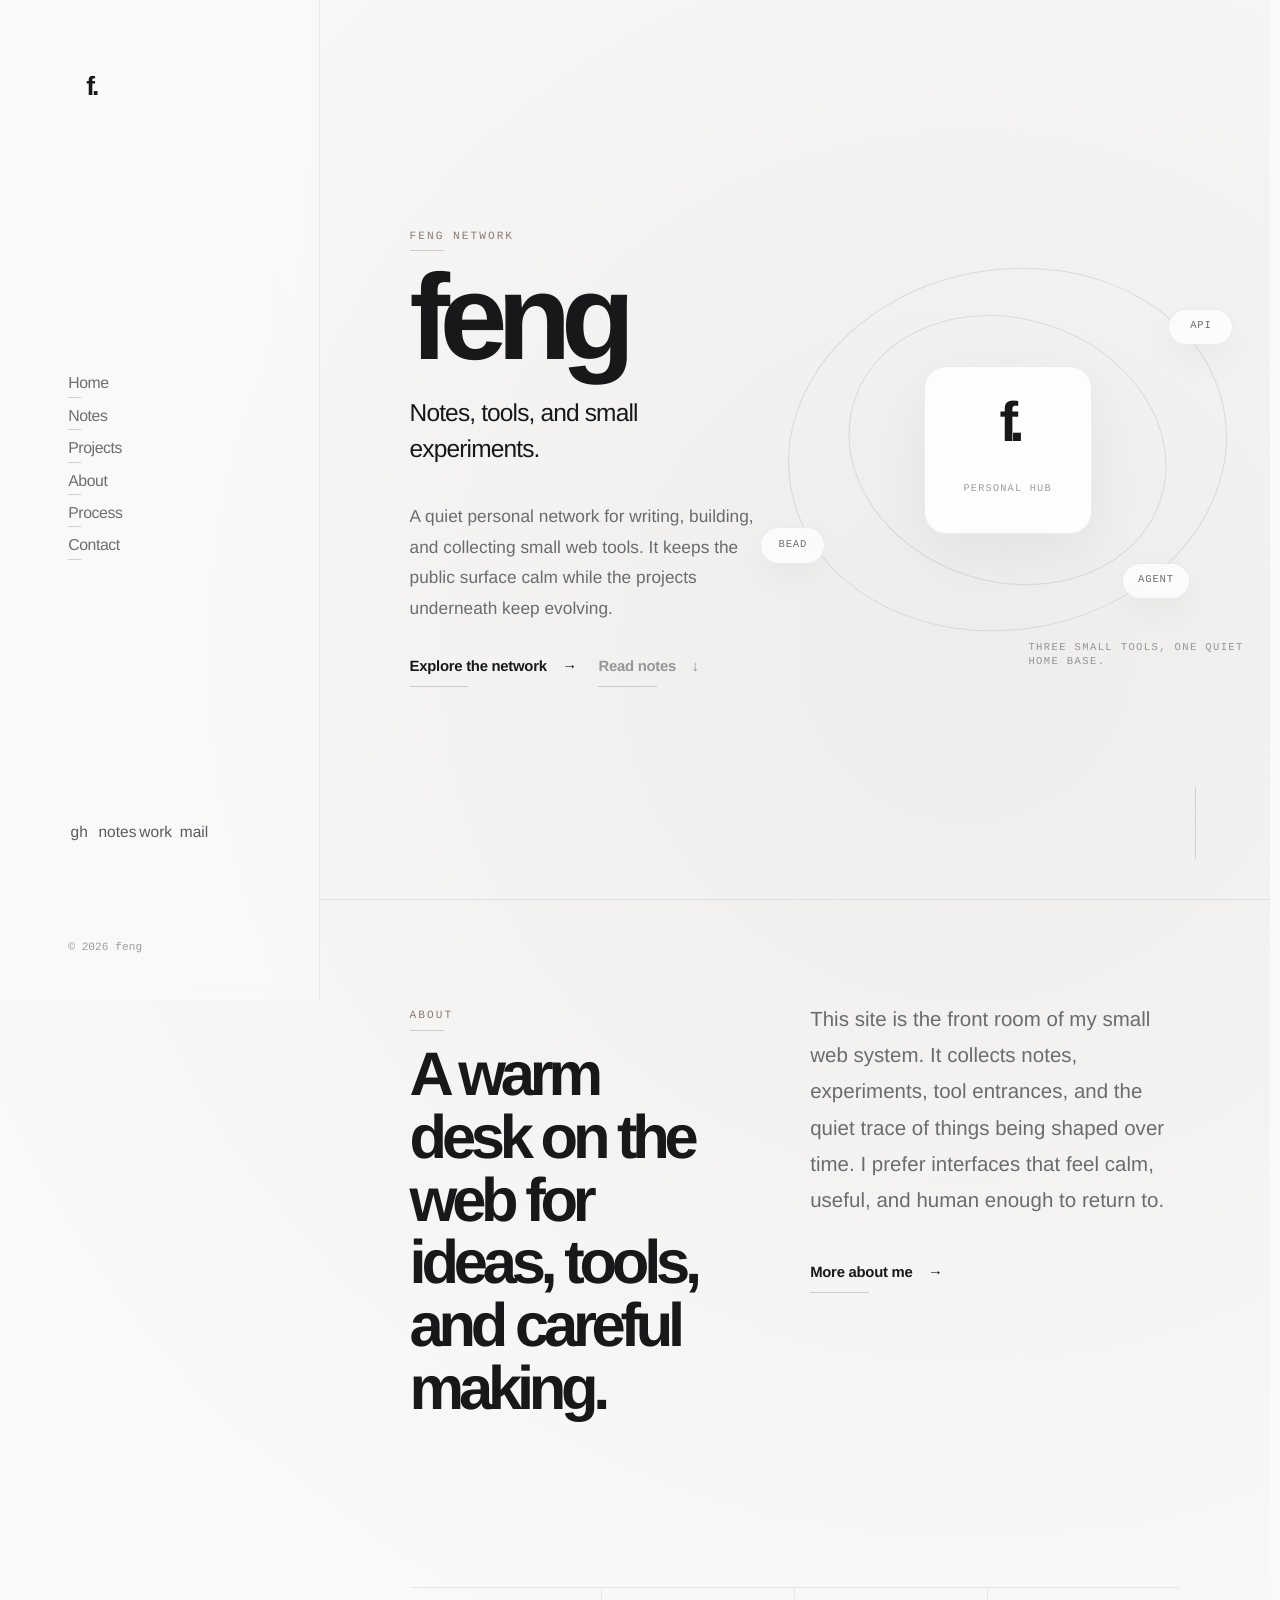
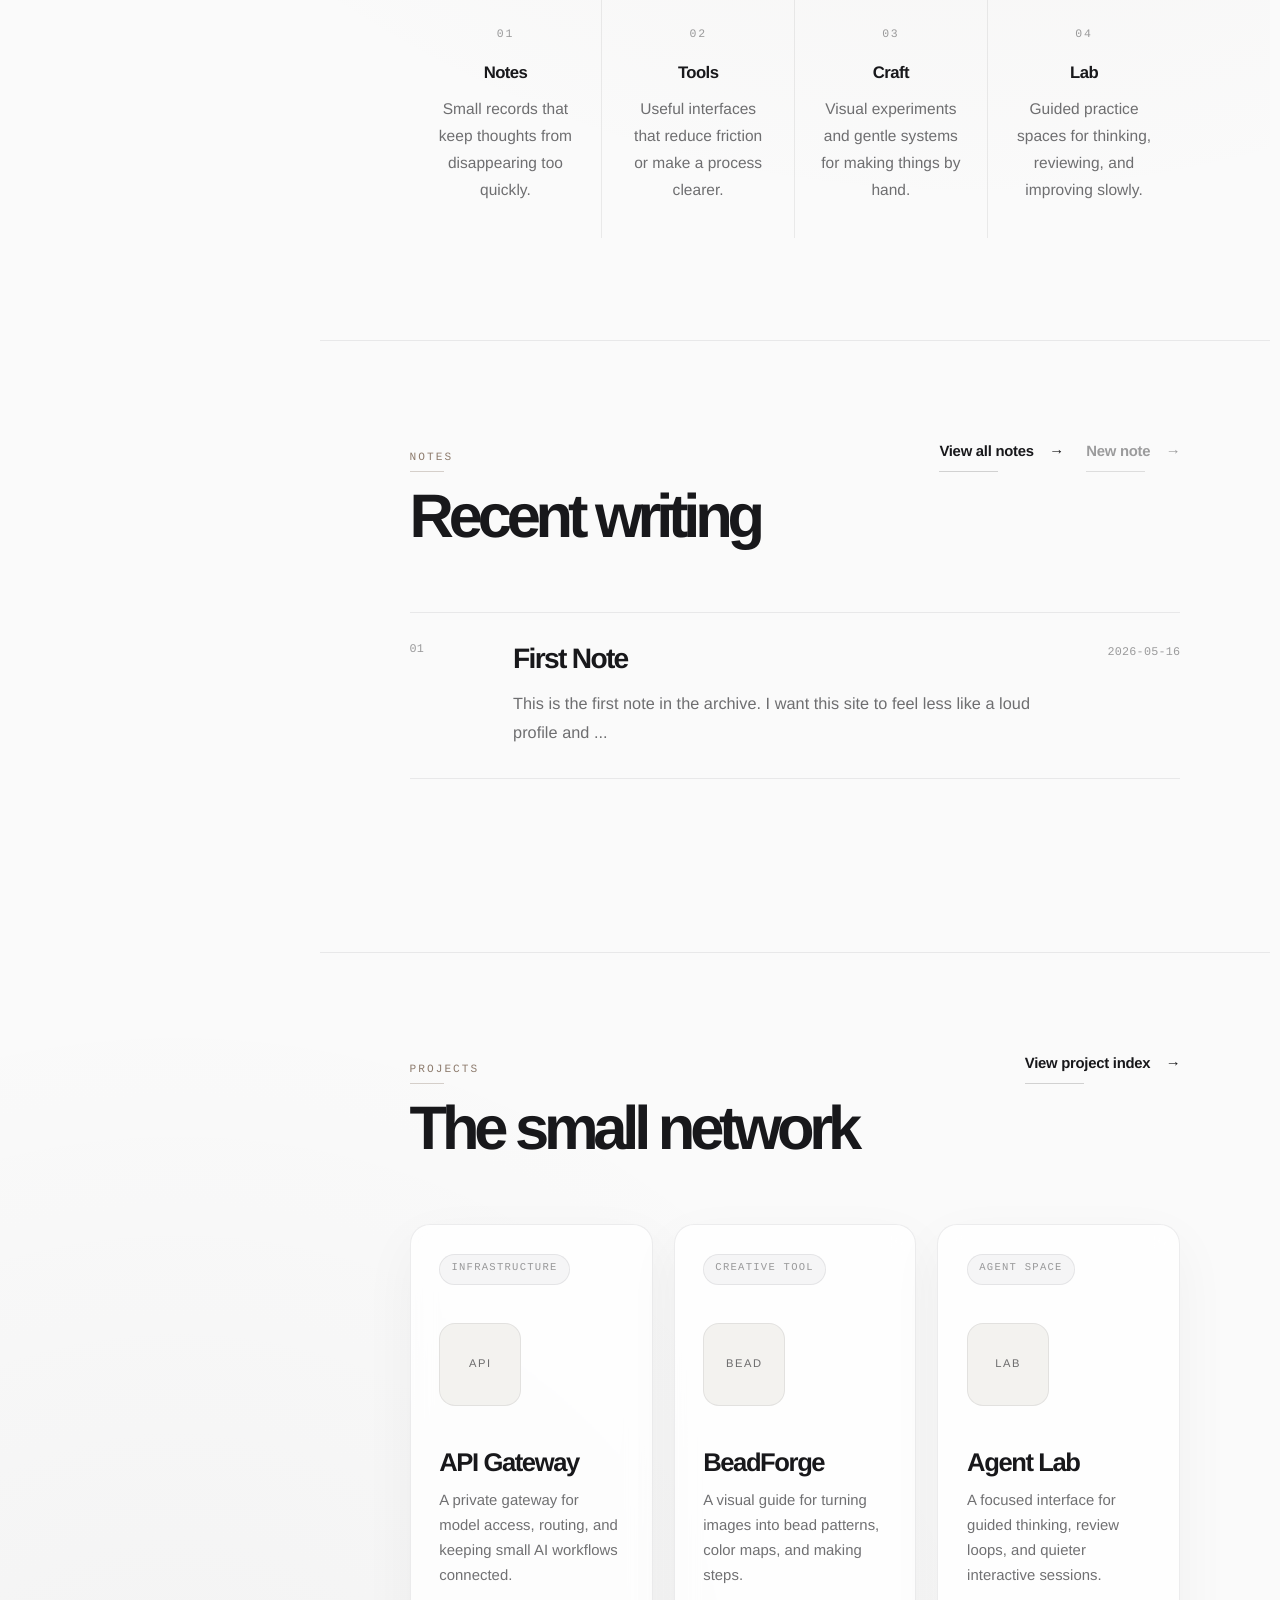
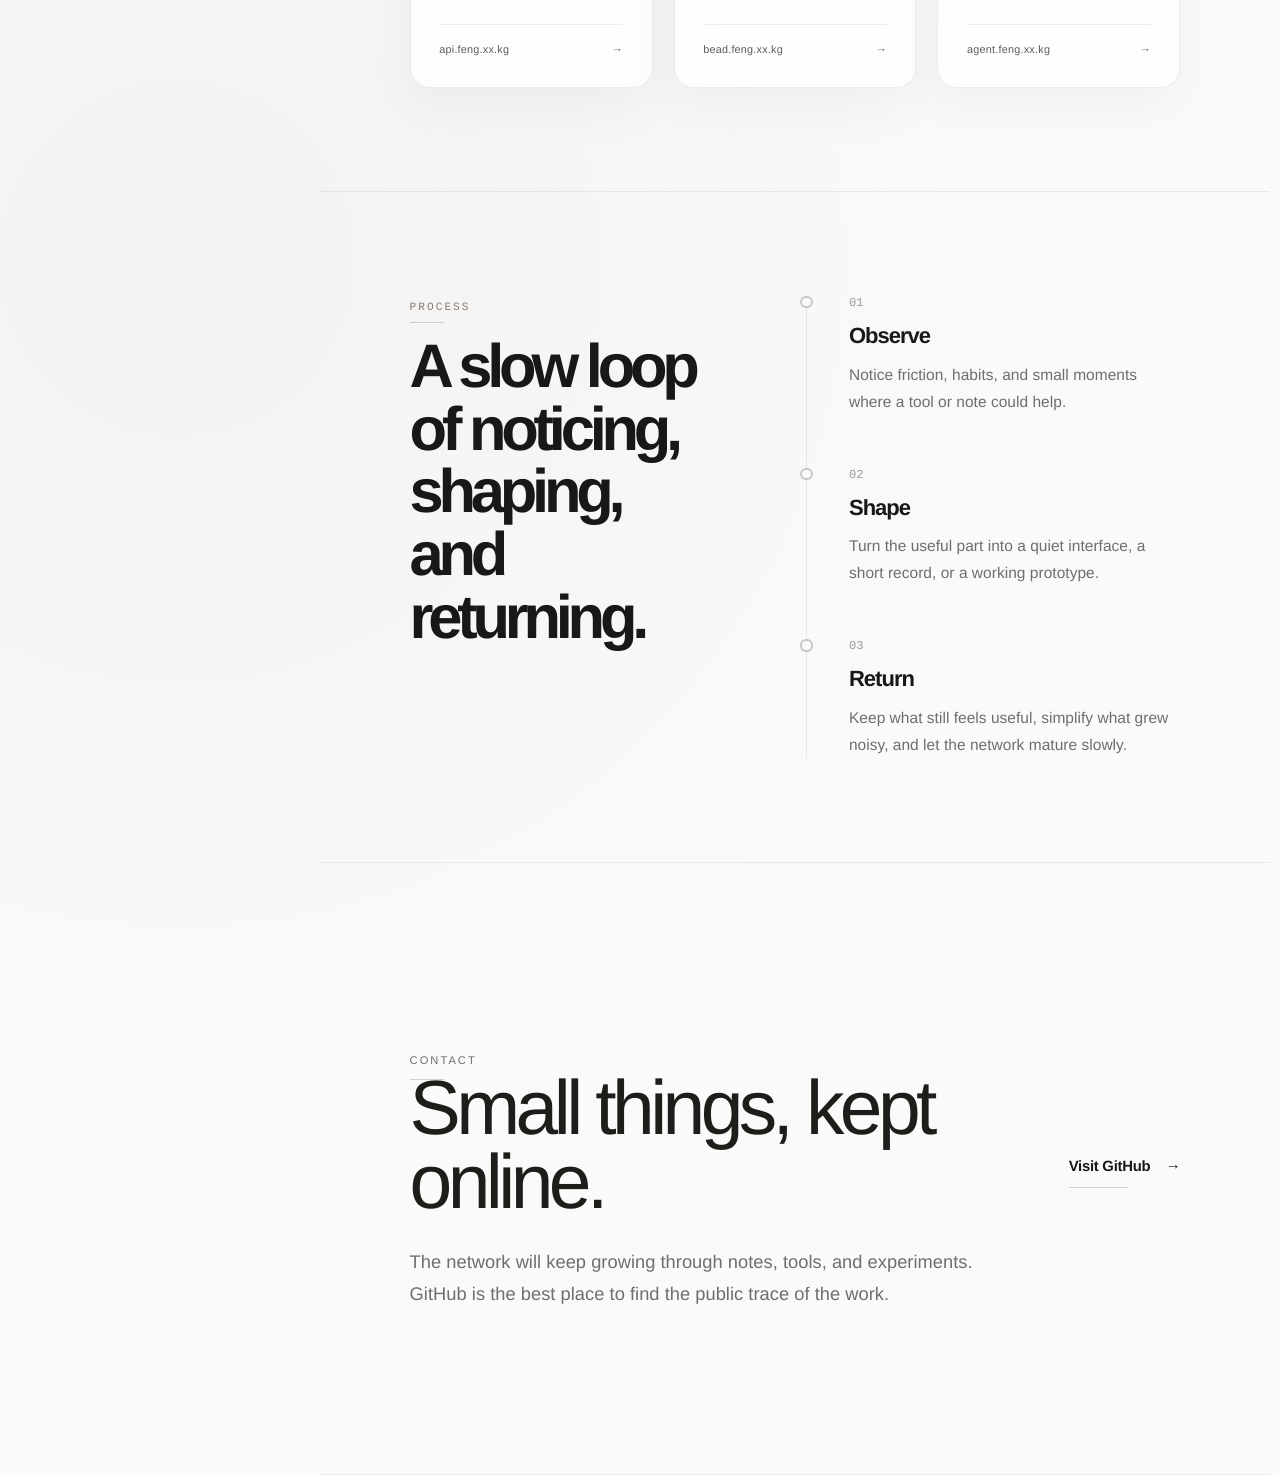
==== commit f5105965: "Site updated: 2026-06-06 19:41:13" ====
--- a/index.html
+++ b/index.html
@@ -139,19 +139,17 @@
     
     
     
-        <link href="https://cdn.jsdelivr.net/npm/lxgw-wenkai-lite-webfont@1.7.0/style.css" rel="stylesheet">
-    
-    
-        <link href="https://cdn.jsdelivr.net/npm/lxgw-wenkai-lite-webfont@1.7.0/style.css" rel="stylesheet">
-    
-    
-        <link href="https://cdn.jsdelivr.net/npm/lxgw-wenkai-webfont@1.7.0/style.css" rel="stylesheet">
+    
+        <link href="https://cdn.jsdelivr.net/npm/@fontsource/geist-sans@5.2.5/index.css" rel="stylesheet">
+    
+    
+        <link href="https://cdn.jsdelivr.net/npm/@fontsource/geist-sans@5.2.5/index.css" rel="stylesheet">
     
     
 
     <script id="hexo-configurations">
     window.config = {"hostname":"feng.xx.kg","root":"/","language":"en"};
-    window.theme = {"articles":{"style":{"font_size":"16px","line_height":1.5,"image_border_radius":"14px","image_alignment":"center","image_caption":false,"link_icon":true,"delete_mask":false,"title_alignment":"left","headings_top_spacing":{"h1":"3.2rem","h2":"2.4rem","h3":"1.9rem","h4":"1.6rem","h5":"1.4rem","h6":"1.3rem"}},"word_count":{"enable":true,"count":true,"min2read":true},"author_label":{"enable":true,"auto":false,"list":[]},"code_block":{"copy":true,"style":"mac","highlight_theme":{"light":"github","dark":"github-dark"},"font":{"enable":false,"family":null,"url":null}},"toc":{"enable":true,"max_depth":3,"number":false,"expand":true,"init_open":true},"copyright":{"enable":false,"default":"cc_by_nc_sa"},"lazyload":true,"pangu_js":false,"recommendation":{"enable":false,"title":"推荐阅读","limit":3,"mobile_limit":2,"placeholder":"/images/wallhaven-wqery6-light.webp","skip_dirs":[]}},"colors":{"primary":"#6b6b6b","secondary":"#a3a3a3","default_mode":"light"},"global":{"fonts":{"chinese":{"enable":true,"family":"LXGW WenKai Lite","url":"https://cdn.jsdelivr.net/npm/lxgw-wenkai-lite-webfont@1.7.0/style.css"},"english":{"enable":true,"family":"LXGW WenKai Lite","url":"https://cdn.jsdelivr.net/npm/lxgw-wenkai-lite-webfont@1.7.0/style.css"},"title":{"enable":true,"family":"LXGW WenKai","url":"https://cdn.jsdelivr.net/npm/lxgw-wenkai-webfont@1.7.0/style.css"}},"content_max_width":"1180px","sidebar_width":"300px","hover":{"shadow":false,"scale":false},"scroll_progress":{"bar":true,"percentage":false},"website_counter":{"url":"https://cn.vercount.one/js","enable":false,"site_pv":true,"site_uv":true,"post_pv":true},"single_page":true,"preloader":{"enable":false,"custom_message":null},"side_tools":{"gear_rotation":false,"auto_expand":false},"open_graph":{"enable":true,"image":"/images/redefine-og.webp","description":"A quiet personal network for notes, tools, and small experiments."},"google_analytics":{"enable":false,"id":null}},"home_banner":{"enable":false,"style":"fixed","image":{"light":"/images/wallhaven-wqery6-light.webp","dark":"/images/wallhaven-wqery6-dark.webp"},"title":"feng","subtitle":{"text":[],"hitokoto":{"enable":false,"show_author":false,"api":"https://v1.hitokoto.cn"},"typing_speed":100,"backing_speed":80,"starting_delay":500,"backing_delay":1500,"loop":true,"smart_backspace":true},"text_color":{"light":"#f5f5f5","dark":"#d9d9d9"},"text_style":{"title_size":"2.8rem","subtitle_size":"1.5rem","line_height":1.2},"custom_font":{"enable":false,"family":null,"url":null},"social_links":{"enable":false,"style":"default","links":[{"icon":"fa-brands fa-github","url":null},{"icon":"fa-brands fa-twitter","url":null},{"icon":"fa-solid fa-at","url":"you@example.com"},{"icon":"fa-brands fa-telegram","url":null},{"icon":"/images/custom-icon.svg","url":null}],"qrs":[{"icon":"fa-brands fa-weixin","qr":null},{"icon":"/images/custom-icon.svg","qr":null}]}},"plugins":{"feed":{"enable":false},"aplayer":{"enable":false,"type":"fixed","audios":[{"name":null,"artist":null,"url":null,"cover":null,"lrc":null}]},"mermaid":{"enable":false,"version":"11.4.1","theme":{"light":"default","dark":"dark"}}},"version":"2.9.0","navbar":{"auto_hide":false,"color":{"left":"#f0f0f0","right":"#d8d8d8","transparency":82},"width":{"home":"1200px","pages":"1000px"},"links":{"Home":{"path":"/","icon":"fa-regular fa-house"},"About":{"path":"/about","icon":"fa-regular fa-user"},"Notes":{"path":"/archives","icon":"fa-regular fa-pen-to-square"},"Projects":{"path":"/projects","icon":"fa-regular fa-folder-open"},"Process":{"path":"/#process","icon":"fa-regular fa-compass"}},"search":{"enable":false,"preload":true}},"page_templates":{"friends_column":2,"tags_style":"blur","masonry":{"batch_size":12,"initial_batch_size":24}},"home":{"sidebar":{"enable":true,"position":"left","first_item":"menu","announcement":"A quiet personal network for notes, tools, and small experiments.","show_on_mobile":true,"links":{"About":{"path":"/about","icon":"fa-regular fa-user"},"Notes":{"path":"/archives","icon":"fa-regular fa-pen-to-square"},"Projects":{"path":"/projects","icon":"fa-regular fa-folder-open"},"Process":{"path":"/#process","icon":"fa-regular fa-compass"}}},"article_date_format":"auto","excerpt_length":200,"categories":{"enable":true,"limit":3},"tags":{"enable":true,"limit":3}},"footer":{"runtime":false,"icon":"<i class=\"fa-solid fa-circle\" style=\"font-size: 0.45rem; color: #9a9a9a\"></i>","start":"2026/4/9 16:35:37","statistics":false,"customize":null,"icp":{"enable":false,"number":null,"url":null}},"footerStart":"2026/4/9 16:35:37","mermaid":{"style":{"light":"default","dark":"dark"}}};
+    window.theme = {"articles":{"style":{"font_size":"16px","line_height":1.5,"image_border_radius":"14px","image_alignment":"center","image_caption":false,"link_icon":true,"delete_mask":false,"title_alignment":"left","headings_top_spacing":{"h1":"3.2rem","h2":"2.4rem","h3":"1.9rem","h4":"1.6rem","h5":"1.4rem","h6":"1.3rem"}},"word_count":{"enable":true,"count":true,"min2read":true},"author_label":{"enable":true,"auto":false,"list":[]},"code_block":{"copy":true,"style":"mac","highlight_theme":{"light":"github","dark":"github-dark"},"font":{"enable":false,"family":null,"url":null}},"toc":{"enable":true,"max_depth":3,"number":false,"expand":true,"init_open":true},"copyright":{"enable":false,"default":"cc_by_nc_sa"},"lazyload":true,"pangu_js":false,"recommendation":{"enable":false,"title":"推荐阅读","limit":3,"mobile_limit":2,"placeholder":"/images/wallhaven-wqery6-light.webp","skip_dirs":[]}},"colors":{"primary":"#6b6b6b","secondary":"#a3a3a3","default_mode":"light"},"global":{"fonts":{"chinese":{"enable":false,"family":"Noto Sans SC","url":null},"english":{"enable":true,"family":"Geist Sans","url":"https://cdn.jsdelivr.net/npm/@fontsource/geist-sans@5.2.5/index.css"},"title":{"enable":true,"family":"Geist Sans","url":"https://cdn.jsdelivr.net/npm/@fontsource/geist-sans@5.2.5/index.css"}},"content_max_width":"1180px","sidebar_width":"300px","hover":{"shadow":false,"scale":false},"scroll_progress":{"bar":true,"percentage":false},"website_counter":{"url":"https://cn.vercount.one/js","enable":false,"site_pv":true,"site_uv":true,"post_pv":true},"single_page":true,"preloader":{"enable":false,"custom_message":null},"side_tools":{"gear_rotation":false,"auto_expand":false},"open_graph":{"enable":true,"image":"/images/redefine-og.webp","description":"A quiet personal network for notes, tools, and small experiments."},"google_analytics":{"enable":false,"id":null}},"home_banner":{"enable":false,"style":"fixed","image":{"light":"/images/wallhaven-wqery6-light.webp","dark":"/images/wallhaven-wqery6-dark.webp"},"title":"feng","subtitle":{"text":[],"hitokoto":{"enable":false,"show_author":false,"api":"https://v1.hitokoto.cn"},"typing_speed":100,"backing_speed":80,"starting_delay":500,"backing_delay":1500,"loop":true,"smart_backspace":true},"text_color":{"light":"#f5f5f5","dark":"#d9d9d9"},"text_style":{"title_size":"2.8rem","subtitle_size":"1.5rem","line_height":1.2},"custom_font":{"enable":false,"family":null,"url":null},"social_links":{"enable":false,"style":"default","links":[{"icon":"fa-brands fa-github","url":null},{"icon":"fa-brands fa-twitter","url":null},{"icon":"fa-solid fa-at","url":"you@example.com"},{"icon":"fa-brands fa-telegram","url":null},{"icon":"/images/custom-icon.svg","url":null}],"qrs":[{"icon":"fa-brands fa-weixin","qr":null},{"icon":"/images/custom-icon.svg","qr":null}]}},"plugins":{"feed":{"enable":false},"aplayer":{"enable":false,"type":"fixed","audios":[{"name":null,"artist":null,"url":null,"cover":null,"lrc":null}]},"mermaid":{"enable":false,"version":"11.4.1","theme":{"light":"default","dark":"dark"}}},"version":"2.9.0","navbar":{"auto_hide":false,"color":{"left":"#f0f0f0","right":"#d8d8d8","transparency":82},"width":{"home":"1200px","pages":"1000px"},"links":{"Home":{"path":"/","icon":"fa-regular fa-house"},"About":{"path":"/about","icon":"fa-regular fa-user"},"Notes":{"path":"/archives","icon":"fa-regular fa-pen-to-square"},"Projects":{"path":"/projects","icon":"fa-regular fa-folder-open"},"Process":{"path":"/#process","icon":"fa-regular fa-compass"}},"search":{"enable":false,"preload":true}},"page_templates":{"friends_column":2,"tags_style":"blur","masonry":{"batch_size":12,"initial_batch_size":24}},"home":{"sidebar":{"enable":true,"position":"left","first_item":"menu","announcement":"A quiet personal network for notes, tools, and small experiments.","show_on_mobile":true,"links":{"About":{"path":"/about","icon":"fa-regular fa-user"},"Notes":{"path":"/archives","icon":"fa-regular fa-pen-to-square"},"Projects":{"path":"/projects","icon":"fa-regular fa-folder-open"},"Process":{"path":"/#process","icon":"fa-regular fa-compass"}}},"article_date_format":"auto","excerpt_length":200,"categories":{"enable":true,"limit":3},"tags":{"enable":true,"limit":3}},"footer":{"runtime":false,"icon":"<i class=\"fa-solid fa-circle\" style=\"font-size: 0.45rem; color: #9a9a9a\"></i>","start":"2026/4/9 16:35:37","statistics":false,"customize":null,"icp":{"enable":false,"number":null,"url":null}},"footerStart":"2026/4/9 16:35:37","mermaid":{"style":{"light":"default","dark":"dark"}}};
     window.lang_ago = {"second":"%s seconds ago","minute":"%s minutes ago","hour":"%s hours ago","day":"%s days ago","week":"%s weeks ago","month":"%s months ago","year":"%s years ago"};
     window.i18n = {"search":"Search...","toc":"On this page","prev":"Prev","next":"Next","prev_posts":"Prev posts","next_posts":"Next posts","page":"Page %d","recent_posts":"Recent Posts","share":"Share","powered_by":"POWERED BY %s","theme":"THEME","rss_feed":"RSS Feed","category":"Category","categories":"Categories","tag":"Tag","tags":"Tags","post":"Post","posts":"Posts","tagcloud":"Tag Cloud","comment":"Comment","comments":"Comments","home":"Home","archive":"Archive","archives":"Archives","top":"TOP","sticky":"Sticky","go-back-home":"Go Back Home","masonry_loading":"Loading photos...","image_viewer":"Image viewer","close":"Close","exif":{"title":"EXIF","cards":{"camera":"Camera","lens":"Lens","exposure":"Exposure","other":"Other"},"fields":{"make":"Brand","model":"Model","date_taken":"Date taken","lens_model":"Lens","focal_length":"Focal length","focus_mode":"Focus mode","shutter":"Shutter","aperture":"Aperture","iso":"ISO","exposure_program":"Exposure program","exposure_compensation":"Exposure compensation","metering_mode":"Metering mode","flash":"Flash","white_balance":"White balance","latitude":"Latitude","longitude":"Longitude","altitude":"Altitude"},"status":{"loading":"Loading...","no_exif":"No EXIF available","library_missing":"EXIF library not loaded","image_source_missing":"Image source unavailable","unavailable":"EXIF unavailable (blocked by CORS or missing metadata)","flag_unavailable":"EXIF unavailable"}},"about":"About","changelog":"Changelog","links":"Links","link":"Link","friends":"Friends","friend":"Friend","timeline":"Timeline","shuoshuo":"Shuoshuo","bookmarks":"Bookmarks","site_uv":"VISITOR COUNT","site_pv":"TOTAL PAGE VIEWS","read_more":"Read more","wordcount":"Words","min2read":"Mins","status":"Status","runtime":"Blog up for","days":"days","hours":"hrs","minutes":"Min","seconds":"Sec","optimized_by":"and Optimized by Evan","rights":"All Rights Reserved","site_posts":"%s posts in total","site_wordcount":"%s words in total","copyright":{"author":"Author","title":"Title","link":"Link","create_time":"Created at","update_time":"Updated at","license_title":"License","license_content":"This work is licensed under %s.","all_rights_reserved":"All Rights Reserved &#169; %s","public_domain":"This work is in the public domain."},"ago":{"second":"%s seconds ago","minute":"%s minutes ago","hour":"%s hours ago","day":"%s days ago","week":"%s weeks ago","month":"%s months ago","year":"%s years ago"},"create_time":"Created","update_time":"Updated","expired":"This post is written %s days ago, and the content may not be up to date."};
     window.data = {"masonry":false};
@@ -462,16 +460,16 @@
         <div class="portfolio-sidebar-footer">
             <div class="portfolio-socials" aria-label="Social links">
                 <a href="https://github.com/feng129685" target="_blank" rel="noopener" aria-label="GitHub">
-                    <i class="fa-brands fa-github"></i>
+                    <span>gh</span>
                 </a>
                 <a href="/archives/" aria-label="Notes archive">
-                    <i class="fa-regular fa-folder-open"></i>
+                    <span>notes</span>
                 </a>
                 <a href="/projects/" aria-label="Project index">
-                    <i class="fa-regular fa-compass"></i>
+                    <span>work</span>
                 </a>
                 <a href="#contact" aria-label="Contact">
-                    <i class="fa-regular fa-envelope"></i>
+                    <span>mail</span>
                 </a>
             </div>
             <p>&copy; 2026 feng</p>
@@ -616,11 +614,11 @@
                 </article>
             
                 <article class="portfolio-network-card portfolio-network-card-agent">
-                    <a href="https://agent.feng.xx.kg/" target="_blank" rel="noopener" aria-label="Open Learning Agent">
-                        <span class="portfolio-network-label">learning lab</span>
+                    <a href="https://agent.feng.xx.kg/" target="_blank" rel="noopener" aria-label="Open Agent Lab">
+                        <span class="portfolio-network-label">agent space</span>
                         <div class="portfolio-network-mark" aria-hidden="true">lab</div>
-                        <h3>Learning Agent</h3>
-                        <p>A warm practice space for guided thinking, review loops, and quieter study sessions.</p>
+                        <h3>Agent Lab</h3>
+                        <p>A focused interface for guided thinking, review loops, and quieter interactive sessions.</p>
                         <div class="portfolio-network-meta">
                             <span>agent.feng.xx.kg</span>
                             <span aria-hidden="true">&rarr;</span>
--- a/css/style.css
+++ b/css/style.css
@@ -420,7 +420,7 @@
   clear: both;
 }
 .markdown-body {
-  font-family: 'LXGW WenKai Lite', 'LXGW WenKai Lite', sans-serif;
+  font-family: 'Geist Sans', -apple-system, BlinkMacSystemFont, 'PingFang SC', 'Microsoft YaHei', 'Heiti SC', 'WenQuanYi Micro Hei', sans-serif, sans-serif;
   font-size: 16px;
 }
 .markdown-body blockquote:not(.not-markdown) {
@@ -546,7 +546,7 @@
 .markdown-body .h4:not(.not-markdown),
 .markdown-body .h5:not(.not-markdown),
 .markdown-body .h6:not(.not-markdown) {
-  font-family: 'LXGW WenKai Lite', 'LXGW WenKai Lite', sans-serif;
+  font-family: 'Geist Sans', -apple-system, BlinkMacSystemFont, 'PingFang SC', 'Microsoft YaHei', 'Heiti SC', 'WenQuanYi Micro Hei', sans-serif, sans-serif;
   color: var(--second-text-color);
   line-height: 1.5;
 }
@@ -1299,7 +1299,7 @@
   border-radius: 50px;
 }
 .article-copyright-info-container {
-  font-family: 'LXGW WenKai Lite', -apple-system, BlinkMacSystemFont, 'PingFang SC', 'Microsoft YaHei', 'Heiti SC', 'WenQuanYi Micro Hei', sans-serif;
+  font-family: 'Geist Sans', -apple-system, BlinkMacSystemFont, 'PingFang SC', 'Microsoft YaHei', 'Heiti SC', 'WenQuanYi Micro Hei', sans-serif;
   position: relative;
   width: 100%;
   box-sizing: border-box;
@@ -1788,7 +1788,7 @@
   line-height: 1;
   color: var(--first-text-color);
   transform: translateY(1px);
-  font-family: 'LXGW WenKai';
+  font-family: 'Geist Sans';
 }
 .navbar-container .navbar-content .logo-title h1 {
   margin: 0;
@@ -2613,7 +2613,7 @@
   width: 100%;
   font-size: 0.92rem;
   box-sizing: border-box;
-  font-family: 'LXGW WenKai Lite', 'LXGW WenKai Lite', 'Noto Sans', 'Noto Sans SC', sans-serif;
+  font-family: 'Geist Sans', -apple-system, BlinkMacSystemFont, 'PingFang SC', 'Microsoft YaHei', 'Heiti SC', 'WenQuanYi Micro Hei', sans-serif, 'Noto Sans', 'Noto Sans SC', sans-serif;
 }
 .post-toc-wrap .post-toc .toc-title {
   font-size: 0.8rem;
@@ -4054,7 +4054,7 @@
   line-height: 1.45;
   letter-spacing: -0.018em;
   color: var(--second-text-color);
-  font-family: 'LXGW WenKai Lite', 'LXGW WenKai Lite', 'Noto Sans SC', sans-serif;
+  font-family: 'Geist Sans', -apple-system, BlinkMacSystemFont, 'PingFang SC', 'Microsoft YaHei', 'Heiti SC', 'WenQuanYi Micro Hei', sans-serif, 'Noto Sans SC', sans-serif;
   margin: 0;
 }
 @media (max-width: 768px) {
@@ -4624,7 +4624,7 @@
   font-family: 'Chillax-Variable', sans-serif;
   text-align: center;
   letter-spacing: 0.03em;
-  font-family: 'LXGW WenKai';
+  font-family: 'Geist Sans';
 }
 .home-sidebar-container .sidebar-links .site-info .announcement {
   font-size: 0.82rem;
@@ -7143,3 +7143,1066 @@
     animation: none !important;
   }
 }
+html,
+body {
+  color: #18181b !important;
+  background: #fafafa !important;
+  background-image: none !important;
+  font-family: 'Geist Sans', 'SF Pro Display', 'Segoe UI', 'Noto Sans SC', 'Microsoft YaHei', sans-serif !important;
+  text-rendering: geometricPrecision;
+  -webkit-font-smoothing: antialiased;
+}
+html.dark,
+html.dark body {
+  color: #ededed !important;
+  background: #0a0a0a !important;
+  background-image: none !important;
+}
+body::selection,
+body *::selection {
+  color: #18181b !important;
+  background: rgba(141,123,109,0.18) !important;
+}
+html.dark body::selection,
+html.dark body *::selection {
+  color: #ededed !important;
+  background: rgba(255,255,255,0.18) !important;
+}
+* {
+  scrollbar-color: rgba(24,24,27,0.25) transparent;
+}
+*::-webkit-scrollbar {
+  width: 6px;
+  height: 6px;
+}
+*::-webkit-scrollbar-thumb {
+  background: rgba(24,24,27,0.22);
+}
+*::-webkit-scrollbar-thumb:hover {
+  background: rgba(24,24,27,0.38);
+}
+html.dark * {
+  scrollbar-color: rgba(255,255,255,0.24) transparent;
+}
+html.dark *::-webkit-scrollbar-thumb {
+  background: rgba(255,255,255,0.18);
+}
+html.dark *::-webkit-scrollbar-thumb:hover {
+  background: rgba(255,255,255,0.32);
+}
+.portfolio-home *,
+.portfolio-sidebar-shell *,
+.network-page *,
+.write-studio *,
+.markdown-body,
+.navbar-container,
+.page-template-container,
+.post-page-container {
+  font-family: 'Geist Sans', 'SF Pro Display', 'Segoe UI', 'Noto Sans SC', 'Microsoft YaHei', sans-serif !important;
+}
+.portfolio-note-index,
+.portfolio-note-card time,
+.portfolio-network-label,
+.portfolio-network-meta,
+.portfolio-orbit-node,
+.portfolio-orbit-card p,
+.network-page__eyebrow,
+.network-project-card__label,
+.network-project-card__mark,
+.network-project-card__link,
+.write-studio__field label,
+.write-studio__status,
+.write-studio__receipt span,
+.write-studio__code,
+.markdown-body code,
+.statistics,
+.statistics .number,
+.statistics .count,
+.home-article-date,
+.home-article-meta-info,
+.article-date,
+.post-count,
+.site-copyright {
+  font-family: 'JetBrains Mono', 'SFMono-Regular', Consolas, 'Liberation Mono', monospace !important;
+}
+.portfolio-home-page,
+.portfolio-archive-page,
+.portfolio-secondary-page,
+.write-page {
+  color: #18181b !important;
+  background: #fafafa !important;
+}
+html.dark .portfolio-home-page,
+html.dark .portfolio-archive-page,
+html.dark .portfolio-secondary-page,
+html.dark .write-page {
+  color: #ededed !important;
+  background: #0a0a0a !important;
+}
+.portfolio-home {
+  color: #18181b !important;
+  background: transparent !important;
+}
+.portfolio-home::before {
+  opacity: 1 !important;
+  mix-blend-mode: normal !important;
+  background: radial-gradient(circle at 76% 14%, rgba(141,123,109,0.1), transparent 28%), radial-gradient(circle at 14% 74%, rgba(24,24,27,0.035), transparent 24%) !important;
+  background-size: auto !important;
+}
+html.dark .portfolio-home {
+  color: #ededed !important;
+  background: transparent !important;
+}
+html.dark .portfolio-home::before {
+  background: radial-gradient(circle at 76% 14%, rgba(255,255,255,0.075), transparent 28%), radial-gradient(circle at 16% 74%, rgba(141,123,109,0.09), transparent 24%) !important;
+}
+.navbar-container {
+  background: rgba(250,250,250,0.82) !important;
+  border-bottom: 1px solid rgba(24,24,27,0.075) !important;
+  box-shadow: none !important;
+  backdrop-filter: blur(18px) saturate(135%) !important;
+}
+.navbar-container .logo-title {
+  color: #18181b !important;
+  font-family: 'Geist Sans', 'SF Pro Display', 'Segoe UI', 'Noto Sans SC', 'Microsoft YaHei', sans-serif !important;
+  font-size: 1rem !important;
+  font-weight: 620 !important;
+  letter-spacing: -0.035em !important;
+}
+.navbar-container .navbar-item a,
+.navbar-container .icon-item {
+  color: rgba(24,24,27,0.62) !important;
+  font-family: 'Geist Sans', 'SF Pro Display', 'Segoe UI', 'Noto Sans SC', 'Microsoft YaHei', sans-serif !important;
+  font-size: 0.9rem !important;
+  font-weight: 500 !important;
+  letter-spacing: -0.01em !important;
+  transition: opacity 0.18s ease, color 0.18s ease;
+}
+.navbar-container .navbar-item a:hover,
+.navbar-container .navbar-item a.active,
+.navbar-container .icon-item:hover {
+  color: #18181b !important;
+  opacity: 0.72;
+}
+.navbar-container .navbar-item a.active {
+  border-bottom-color: rgba(24,24,27,0.22) !important;
+}
+.navbar-container .navbar-drawer {
+  background: rgba(250,250,250,0.97) !important;
+  color: #18181b !important;
+  backdrop-filter: blur(18px) saturate(130%) !important;
+}
+.navbar-container .navbar-drawer .drawer-navbar-item a,
+.navbar-container .navbar-drawer .drawer-navbar-item-sub a,
+.navbar-container .navbar-drawer .drawer-navbar-item > div,
+.navbar-container .navbar-drawer .drawer-navbar-item-sub > div {
+  color: #18181b !important;
+  border-bottom-color: rgba(24,24,27,0.075) !important;
+  font-family: 'Geist Sans', 'SF Pro Display', 'Segoe UI', 'Noto Sans SC', 'Microsoft YaHei', sans-serif !important;
+  font-weight: 560 !important;
+  letter-spacing: -0.045em !important;
+}
+.navbar-container .navbar-drawer .drawer-navbar-item i,
+.navbar-container .navbar-drawer .drawer-navbar-item-sub i {
+  color: rgba(24,24,27,0.42) !important;
+}
+html.dark .navbar-container {
+  background: rgba(10,10,10,0.76) !important;
+  border-bottom-color: rgba(255,255,255,0.09) !important;
+}
+html.dark .navbar-container .logo-title {
+  color: #ededed !important;
+}
+html.dark .navbar-container .navbar-item a,
+html.dark .navbar-container .icon-item {
+  color: #a1a1aa !important;
+}
+html.dark .navbar-container .navbar-item a:hover,
+html.dark .navbar-container .navbar-item a.active,
+html.dark .navbar-container .icon-item:hover {
+  color: #ededed !important;
+}
+html.dark .navbar-container .navbar-item a.active {
+  border-bottom-color: rgba(237,237,237,0.24) !important;
+}
+html.dark .navbar-container .navbar-drawer {
+  background: rgba(10,10,10,0.96) !important;
+  color: #ededed !important;
+}
+html.dark .navbar-container .navbar-drawer .drawer-navbar-item a,
+html.dark .navbar-container .navbar-drawer .drawer-navbar-item-sub a,
+html.dark .navbar-container .navbar-drawer .drawer-navbar-item > div,
+html.dark .navbar-container .navbar-drawer .drawer-navbar-item-sub > div {
+  color: #ededed !important;
+  border-bottom-color: rgba(255,255,255,0.09) !important;
+}
+html.dark .navbar-container .navbar-drawer .drawer-navbar-item i,
+html.dark .navbar-container .navbar-drawer .drawer-navbar-item-sub i {
+  color: rgba(237,237,237,0.46) !important;
+}
+.portfolio-sidebar-shell {
+  background: rgba(250,250,250,0.72) !important;
+  border-right: 1px solid rgba(24,24,27,0.075) !important;
+  box-shadow: none !important;
+  backdrop-filter: blur(18px) saturate(125%) !important;
+}
+.portfolio-sidebar {
+  padding: clamp(3.2rem, 7vh, 6.4rem) 4.4rem 2.8rem !important;
+}
+.portfolio-mark {
+  width: 46px !important;
+  height: 46px !important;
+  color: #18181b !important;
+  font-family: 'Geist Sans', 'SF Pro Display', 'Segoe UI', 'Noto Sans SC', 'Microsoft YaHei', sans-serif !important;
+  font-size: 1.7rem !important;
+  font-weight: 650 !important;
+  letter-spacing: -0.12em !important;
+}
+.portfolio-nav {
+  gap: 0.92rem !important;
+}
+.portfolio-nav a {
+  color: rgba(24,24,27,0.62) !important;
+  font-family: 'Geist Sans', 'SF Pro Display', 'Segoe UI', 'Noto Sans SC', 'Microsoft YaHei', sans-serif !important;
+  font-size: 1.02rem !important;
+  font-weight: 520 !important;
+  letter-spacing: -0.025em !important;
+}
+.portfolio-nav a::after {
+  bottom: -0.28rem !important;
+  width: 1.8rem !important;
+  background: rgba(24,24,27,0.18) !important;
+}
+.portfolio-nav a:hover {
+  color: #18181b !important;
+  opacity: 0.78;
+}
+.portfolio-sidebar-footer {
+  gap: 6.2rem !important;
+}
+.portfolio-sidebar-footer p {
+  color: rgba(24,24,27,0.42) !important;
+  font-family: 'JetBrains Mono', 'SFMono-Regular', Consolas, 'Liberation Mono', monospace !important;
+  font-size: 0.72rem !important;
+}
+.portfolio-socials {
+  gap: 1.05rem !important;
+}
+.portfolio-socials a {
+  color: rgba(24,24,27,0.62) !important;
+  width: 22px !important;
+  height: 22px !important;
+}
+.portfolio-socials i {
+  font-size: 0.82rem !important;
+  opacity: 0.72 !important;
+}
+html.dark .portfolio-sidebar-shell {
+  background: rgba(10,10,10,0.72) !important;
+  border-right-color: rgba(255,255,255,0.09) !important;
+}
+html.dark .portfolio-mark,
+html.dark .portfolio-nav a,
+html.dark .portfolio-socials a {
+  color: #ededed !important;
+}
+html.dark .portfolio-nav a {
+  opacity: 0.72;
+}
+html.dark .portfolio-nav a::after {
+  background: rgba(237,237,237,0.2) !important;
+}
+html.dark .portfolio-nav a:hover {
+  opacity: 1;
+}
+html.dark .portfolio-sidebar-footer p {
+  color: rgba(237,237,237,0.46) !important;
+}
+.portfolio-section {
+  min-height: 68vh !important;
+  padding: clamp(5.4rem, 8vw, 8.6rem) clamp(3.4rem, 7vw, 8rem) !important;
+  border-bottom: 1px solid rgba(24,24,27,0.075) !important;
+}
+.portfolio-hero {
+  min-height: 100vh !important;
+  grid-template-columns: minmax(0, 0.92fr) minmax(340px, 0.88fr) !important;
+}
+.portfolio-hero::after {
+  background: rgba(24,24,27,0.14) !important;
+}
+.portfolio-kicker,
+.network-page__eyebrow,
+.write-studio__eyebrow {
+  color: #8d7b6d !important;
+  font-family: 'JetBrains Mono', 'SFMono-Regular', Consolas, 'Liberation Mono', monospace !important;
+  font-size: 0.72rem !important;
+  font-weight: 520 !important;
+  letter-spacing: 0.18em !important;
+  text-transform: uppercase !important;
+}
+.portfolio-kicker::after,
+.network-page__eyebrow::after,
+.write-studio__eyebrow::after {
+  background: rgba(141,123,109,0.34) !important;
+}
+.portfolio-hero h1,
+.portfolio-section-heading h2,
+.network-page__hero h1,
+.write-studio__hero h1,
+.modern-404__panel h1 {
+  color: #18181b !important;
+  font-family: 'Geist Sans', 'SF Pro Display', 'Segoe UI', 'Noto Sans SC', 'Microsoft YaHei', sans-serif !important;
+  font-weight: 680 !important;
+  letter-spacing: -0.085em !important;
+}
+.portfolio-hero h1 {
+  font-size: clamp(4.8rem, 9.5vw, 8.7rem) !important;
+  line-height: 0.88 !important;
+}
+.portfolio-section-heading h2 {
+  font-size: clamp(2.5rem, 4.8vw, 4.6rem) !important;
+  line-height: 1.02 !important;
+}
+.portfolio-statement {
+  margin-top: 1.6rem !important;
+  color: #18181b !important;
+  border-bottom: 0 !important;
+  font-family: 'Geist Sans', 'SF Pro Display', 'Segoe UI', 'Noto Sans SC', 'Microsoft YaHei', sans-serif !important;
+  font-size: clamp(1.18rem, 2vw, 1.58rem) !important;
+  font-weight: 520 !important;
+  letter-spacing: -0.035em !important;
+}
+.portfolio-summary,
+.portfolio-about-body,
+.portfolio-values p,
+.portfolio-note-card p,
+.portfolio-network-card p,
+.portfolio-timeline p,
+.portfolio-contact p,
+.network-page__hero p,
+.network-project-card p,
+.write-studio__lead,
+.write-studio__guide p,
+.write-studio__hint,
+.markdown-body p:not(.not-markdown),
+.markdown-body li:not(.not-markdown) {
+  color: rgba(24,24,27,0.62) !important;
+  font-family: 'Geist Sans', 'SF Pro Display', 'Segoe UI', 'Noto Sans SC', 'Microsoft YaHei', sans-serif !important;
+  line-height: 1.76 !important;
+}
+.portfolio-summary {
+  max-width: 36rem !important;
+  margin: 2.2rem 0 2.3rem !important;
+  font-size: clamp(1rem, 1.35vw, 1.18rem) !important;
+}
+.portfolio-text-link {
+  color: #18181b !important;
+  font-family: 'Geist Sans', 'SF Pro Display', 'Segoe UI', 'Noto Sans SC', 'Microsoft YaHei', sans-serif !important;
+  font-size: 0.96rem !important;
+  font-weight: 560 !important;
+  letter-spacing: -0.018em !important;
+}
+.portfolio-text-link::after {
+  height: 1px !important;
+  background: rgba(24,24,27,0.18) !important;
+}
+.portfolio-text-link:hover {
+  opacity: 0.68;
+  transform: translateX(2px);
+}
+.portfolio-text-link-muted,
+.portfolio-admin-link {
+  color: rgba(24,24,27,0.42) !important;
+}
+html.dark .portfolio-section {
+  border-bottom-color: rgba(255,255,255,0.09) !important;
+}
+html.dark .portfolio-hero h1,
+html.dark .portfolio-section-heading h2,
+html.dark .portfolio-statement,
+html.dark .portfolio-values h3,
+html.dark .portfolio-note-card h3 a,
+html.dark .portfolio-note-index,
+html.dark .portfolio-network-card h3,
+html.dark .portfolio-timeline h3,
+html.dark .portfolio-contact h2,
+html.dark .portfolio-text-link,
+html.dark .network-page__hero h1,
+html.dark .network-project-card h2,
+html.dark .write-studio__hero h1,
+html.dark .write-studio__guide h2,
+html.dark .modern-404__panel h1 {
+  color: #ededed !important;
+}
+html.dark .portfolio-kicker,
+html.dark .network-page__eyebrow,
+html.dark .write-studio__eyebrow {
+  color: rgba(221,207,193,0.74) !important;
+}
+html.dark .portfolio-summary,
+html.dark .portfolio-about-body,
+html.dark .portfolio-values p,
+html.dark .portfolio-note-card p,
+html.dark .portfolio-network-card p,
+html.dark .portfolio-timeline p,
+html.dark .portfolio-contact p,
+html.dark .network-page__hero p,
+html.dark .network-project-card p,
+html.dark .write-studio__lead,
+html.dark .write-studio__guide p,
+html.dark .write-studio__hint,
+html.dark .markdown-body p:not(.not-markdown),
+html.dark .markdown-body li:not(.not-markdown) {
+  color: #a1a1aa !important;
+}
+.portfolio-values,
+.portfolio-note-list,
+.portfolio-note-card,
+.portfolio-timeline,
+.portfolio-network-meta {
+  border-color: rgba(24,24,27,0.075) !important;
+}
+.portfolio-values {
+  border-top-color: rgba(24,24,27,0.075) !important;
+}
+.portfolio-values article {
+  min-height: 150px !important;
+  padding: 2.15rem clamp(1.1rem, 2vw, 2rem) !important;
+  border-right-color: rgba(24,24,27,0.075) !important;
+}
+.portfolio-values h3 {
+  color: #18181b !important;
+  font-family: 'Geist Sans', 'SF Pro Display', 'Segoe UI', 'Noto Sans SC', 'Microsoft YaHei', sans-serif !important;
+  font-size: 1.08rem !important;
+  font-weight: 620 !important;
+  letter-spacing: -0.035em !important;
+}
+.portfolio-glyph {
+  width: auto !important;
+  height: auto !important;
+  color: rgba(24,24,27,0.42) !important;
+  background: transparent !important;
+  font-family: 'JetBrains Mono', 'SFMono-Regular', Consolas, 'Liberation Mono', monospace !important;
+  font-size: 0.74rem !important;
+  letter-spacing: 0.16em !important;
+}
+.portfolio-note-card {
+  grid-template-columns: 4.2rem minmax(0, 1fr) auto !important;
+  padding: 2rem 0 !important;
+}
+.portfolio-note-card h3 {
+  font-family: 'Geist Sans', 'SF Pro Display', 'Segoe UI', 'Noto Sans SC', 'Microsoft YaHei', sans-serif !important;
+  font-size: clamp(1.35rem, 2.2vw, 2.1rem) !important;
+  font-weight: 640 !important;
+  letter-spacing: -0.06em !important;
+}
+.portfolio-note-card h3 a {
+  color: #18181b !important;
+}
+.portfolio-note-card time,
+.portfolio-note-card .portfolio-note-index {
+  color: rgba(24,24,27,0.42) !important;
+  font-size: 0.76rem !important;
+}
+html.dark .portfolio-values,
+html.dark .portfolio-note-list,
+html.dark .portfolio-note-card,
+html.dark .portfolio-timeline,
+html.dark .portfolio-network-meta {
+  border-color: rgba(255,255,255,0.09) !important;
+}
+html.dark .portfolio-glyph,
+html.dark .portfolio-note-card time,
+html.dark .portfolio-note-index {
+  color: rgba(237,237,237,0.46) !important;
+}
+.portfolio-network-orbit {
+  min-height: 440px !important;
+}
+.portfolio-network-orbit::before,
+.portfolio-network-orbit::after {
+  border-color: rgba(24,24,27,0.105) !important;
+}
+.portfolio-network-orbit figcaption {
+  color: rgba(24,24,27,0.42) !important;
+  font-family: 'JetBrains Mono', 'SFMono-Regular', Consolas, 'Liberation Mono', monospace !important;
+  font-size: 0.68rem !important;
+  letter-spacing: 0.13em !important;
+}
+.portfolio-orbit-card {
+  width: 168px !important;
+  height: 168px !important;
+  color: #18181b !important;
+  background: rgba(255,255,255,0.84) !important;
+  border: 1px solid rgba(24,24,27,0.075) !important;
+  border-radius: 22px !important;
+  box-shadow: 0 18px 60px rgba(0,0,0,0.055) !important;
+  backdrop-filter: blur(14px) saturate(120%) !important;
+}
+.portfolio-orbit-card span {
+  color: #18181b !important;
+  font-family: 'Geist Sans', 'SF Pro Display', 'Segoe UI', 'Noto Sans SC', 'Microsoft YaHei', sans-serif !important;
+  font-size: 3.6rem !important;
+  font-weight: 650 !important;
+}
+.portfolio-orbit-card p {
+  color: rgba(24,24,27,0.42) !important;
+  font-size: 0.66rem !important;
+}
+.portfolio-orbit-node {
+  min-width: 4.2rem !important;
+  min-height: 2.35rem !important;
+  color: rgba(24,24,27,0.62) !important;
+  background: rgba(255,255,255,0.76) !important;
+  border: 1px solid rgba(24,24,27,0.075) !important;
+  border-radius: 999px !important;
+  box-shadow: 0 12px 34px rgba(0,0,0,0.04) !important;
+  font-size: 0.68rem !important;
+}
+html.dark .portfolio-network-orbit::before,
+html.dark .portfolio-network-orbit::after {
+  border-color: rgba(255,255,255,0.09) !important;
+}
+html.dark .portfolio-network-orbit figcaption {
+  color: rgba(237,237,237,0.46) !important;
+}
+html.dark .portfolio-orbit-card,
+html.dark .portfolio-orbit-node {
+  color: #ededed !important;
+  background: rgba(255,255,255,0.052) !important;
+  border-color: rgba(255,255,255,0.09) !important;
+  box-shadow: 0 24px 80px rgba(0,0,0,0.28) !important;
+}
+html.dark .portfolio-orbit-card span {
+  color: #ededed !important;
+}
+html.dark .portfolio-orbit-card p,
+html.dark .portfolio-orbit-node {
+  color: #a1a1aa !important;
+}
+.portfolio-network-grid {
+  gap: clamp(1rem, 2vw, 1.35rem) !important;
+}
+.portfolio-network-card {
+  min-height: 340px !important;
+}
+.portfolio-network-card a {
+  min-height: 340px !important;
+  padding: clamp(1.35rem, 2.4vw, 1.85rem) !important;
+  color: #18181b !important;
+  background: rgba(255,255,255,0.78) !important;
+  border: 1px solid rgba(24,24,27,0.075) !important;
+  border-radius: 20px !important;
+  box-shadow: 0 18px 55px rgba(0,0,0,0.045) !important;
+  backdrop-filter: blur(12px) saturate(116%) !important;
+}
+.portfolio-network-card a::before {
+  opacity: 0 !important;
+}
+.portfolio-network-card a:hover {
+  transform: translateY(-3px) !important;
+  border-color: rgba(24,24,27,0.12) !important;
+  box-shadow: 0 22px 68px rgba(0,0,0,0.065) !important;
+}
+.portfolio-network-card h3 {
+  color: #18181b !important;
+  font-family: 'Geist Sans', 'SF Pro Display', 'Segoe UI', 'Noto Sans SC', 'Microsoft YaHei', sans-serif !important;
+  font-size: clamp(1.3rem, 2vw, 1.82rem) !important;
+  font-weight: 640 !important;
+  letter-spacing: -0.055em !important;
+}
+.portfolio-network-card p {
+  font-size: 0.96rem !important;
+  line-height: 1.68 !important;
+}
+.portfolio-network-label,
+.network-project-card__label {
+  color: rgba(24,24,27,0.42) !important;
+  background: rgba(24,24,27,0.035) !important;
+  border: 1px solid rgba(24,24,27,0.075) !important;
+  border-radius: 999px !important;
+}
+.portfolio-network-mark {
+  width: 5.3rem !important;
+  height: 5.3rem !important;
+  margin: clamp(1.8rem, 3.2vw, 2.5rem) 0 clamp(1.3rem, 2.4vw, 2rem) !important;
+  color: rgba(24,24,27,0.62) !important;
+  background: #f3f2ef !important;
+  border: 1px solid rgba(24,24,27,0.075) !important;
+  border-radius: 16px !important;
+  font-size: 0.72rem !important;
+}
+.portfolio-network-card-api .portfolio-network-mark,
+.portfolio-network-card-bead .portfolio-network-mark,
+.portfolio-network-card-agent .portfolio-network-mark {
+  background: #f3f2ef !important;
+}
+.portfolio-network-meta {
+  color: rgba(24,24,27,0.42) !important;
+  font-size: 0.7rem !important;
+}
+html.dark .portfolio-network-card a {
+  color: #ededed !important;
+  background: rgba(255,255,255,0.052) !important;
+  border-color: rgba(255,255,255,0.09) !important;
+  box-shadow: 0 24px 76px rgba(0,0,0,0.26) !important;
+}
+html.dark .portfolio-network-card a:hover {
+  border-color: rgba(255,255,255,0.15) !important;
+  box-shadow: 0 28px 88px rgba(0,0,0,0.34) !important;
+}
+html.dark .portfolio-network-label,
+html.dark .network-project-card__label {
+  color: rgba(237,237,237,0.46) !important;
+  background: rgba(255,255,255,0.055) !important;
+  border-color: rgba(255,255,255,0.09) !important;
+}
+html.dark .portfolio-network-mark {
+  color: #a1a1aa !important;
+  background: rgba(255,255,255,0.045) !important;
+  border-color: rgba(255,255,255,0.09) !important;
+}
+html.dark .portfolio-network-meta {
+  color: rgba(237,237,237,0.46) !important;
+  border-top-color: rgba(255,255,255,0.09) !important;
+}
+.portfolio-learning {
+  grid-template-columns: minmax(0, 0.82fr) minmax(340px, 1fr) !important;
+}
+.portfolio-timeline {
+  border-left-color: rgba(24,24,27,0.075) !important;
+}
+.portfolio-timeline article {
+  padding-left: 2.7rem !important;
+}
+.portfolio-timeline article::before {
+  background: #fafafa !important;
+  border-color: rgba(24,24,27,0.22) !important;
+}
+.portfolio-timeline span {
+  color: rgba(24,24,27,0.42) !important;
+  font-family: 'JetBrains Mono', 'SFMono-Regular', Consolas, 'Liberation Mono', monospace !important;
+}
+.portfolio-timeline h3 {
+  color: #18181b !important;
+  font-family: 'Geist Sans', 'SF Pro Display', 'Segoe UI', 'Noto Sans SC', 'Microsoft YaHei', sans-serif !important;
+  font-weight: 630 !important;
+  letter-spacing: -0.045em !important;
+}
+html.dark .portfolio-timeline article::before {
+  background: #0a0a0a !important;
+  border-color: rgba(237,237,237,0.24) !important;
+}
+html.dark .portfolio-timeline span {
+  color: rgba(237,237,237,0.46) !important;
+}
+.network-page {
+  gap: clamp(2.2rem, 5vw, 4rem) !important;
+}
+.network-page__hero {
+  max-width: 780px !important;
+}
+.network-page__hero h1 {
+  color: #18181b !important;
+  font-family: 'Geist Sans', 'SF Pro Display', 'Segoe UI', 'Noto Sans SC', 'Microsoft YaHei', sans-serif !important;
+  font-size: clamp(3.8rem, 9vw, 7.6rem) !important;
+  font-weight: 680 !important;
+  letter-spacing: -0.088em !important;
+}
+.network-page__hero p {
+  max-width: 42rem !important;
+  font-size: clamp(1.02rem, 1.45vw, 1.18rem) !important;
+  line-height: 1.72 !important;
+}
+.network-project-list {
+  gap: 1rem !important;
+}
+.network-project-card a {
+  grid-template-columns: minmax(6.2rem, 0.18fr) minmax(5.6rem, 0.16fr) minmax(0, 1fr) auto !important;
+  color: #18181b !important;
+  background: rgba(255,255,255,0.78) !important;
+  border: 1px solid rgba(24,24,27,0.075) !important;
+  border-radius: 20px !important;
+  box-shadow: 0 18px 55px rgba(0,0,0,0.045) !important;
+  backdrop-filter: blur(12px) saturate(116%) !important;
+}
+.network-project-card a:hover {
+  transform: translateY(-2px) !important;
+  border-color: rgba(24,24,27,0.12) !important;
+  box-shadow: 0 22px 68px rgba(0,0,0,0.065) !important;
+}
+.network-project-card h2 {
+  color: #18181b !important;
+  font-family: 'Geist Sans', 'SF Pro Display', 'Segoe UI', 'Noto Sans SC', 'Microsoft YaHei', sans-serif !important;
+  font-size: clamp(1.35rem, 2.4vw, 2.12rem) !important;
+  font-weight: 640 !important;
+  letter-spacing: -0.06em !important;
+}
+.network-project-card__mark {
+  width: 5.2rem !important;
+  height: 5.2rem !important;
+  color: rgba(24,24,27,0.62) !important;
+  background: #f3f2ef !important;
+  border: 1px solid rgba(24,24,27,0.075) !important;
+  border-radius: 16px !important;
+  font-size: 0.7rem !important;
+}
+.network-project-card__link {
+  color: rgba(24,24,27,0.42) !important;
+  font-size: 0.72rem !important;
+}
+html.dark .network-project-card a {
+  color: #ededed !important;
+  background: rgba(255,255,255,0.052) !important;
+  border-color: rgba(255,255,255,0.09) !important;
+  box-shadow: 0 24px 76px rgba(0,0,0,0.26) !important;
+}
+html.dark .network-project-card__mark {
+  color: #a1a1aa !important;
+  background: rgba(255,255,255,0.045) !important;
+  border-color: rgba(255,255,255,0.09) !important;
+}
+html.dark .network-project-card__link {
+  color: rgba(237,237,237,0.46) !important;
+}
+.home-article-item,
+.sidebar-content,
+.sidebar-links,
+.page-template-container,
+.post-page-container .article-content-container,
+.right-bottom-tools,
+a.page-number,
+a.extend,
+footer.footer,
+.modern-404__panel {
+  background: rgba(255,255,255,0.78) !important;
+  border: 1px solid rgba(24,24,27,0.075) !important;
+  border-radius: 18px !important;
+  box-shadow: 0 18px 55px rgba(0,0,0,0.045) !important;
+  backdrop-filter: blur(12px) saturate(116%) !important;
+}
+.page-template-container,
+.post-page-container .article-content-container {
+  padding: clamp(2rem, 5vw, 3.6rem) !important;
+}
+.markdown-body {
+  color: rgba(24,24,27,0.62) !important;
+}
+.markdown-body h1:not(.not-markdown),
+.markdown-body h2:not(.not-markdown),
+.markdown-body h3:not(.not-markdown),
+.markdown-body h4:not(.not-markdown),
+.markdown-body h5:not(.not-markdown),
+.markdown-body h6:not(.not-markdown) {
+  color: #18181b !important;
+  font-family: 'Geist Sans', 'SF Pro Display', 'Segoe UI', 'Noto Sans SC', 'Microsoft YaHei', sans-serif !important;
+  font-weight: 640 !important;
+  letter-spacing: -0.055em !important;
+}
+.markdown-body a:not(.not-markdown) {
+  color: #18181b !important;
+  border-bottom-color: rgba(24,24,27,0.16) !important;
+}
+.markdown-body a:not(.not-markdown):hover {
+  opacity: 0.66;
+  border-bottom-color: rgba(24,24,27,0.32) !important;
+}
+.markdown-body p:not(.not-markdown) code,
+.markdown-body li:not(.not-markdown) code,
+.markdown-body td:not(.not-markdown) code,
+.markdown-body span:not(.not-markdown) code {
+  color: #18181b !important;
+  background: rgba(24,24,27,0.045) !important;
+  border-color: rgba(24,24,27,0.085) !important;
+  border-radius: 7px !important;
+}
+html.dark .home-article-item,
+html.dark .sidebar-content,
+html.dark .sidebar-links,
+html.dark .page-template-container,
+html.dark .post-page-container .article-content-container,
+html.dark .right-bottom-tools,
+html.dark a.page-number,
+html.dark a.extend,
+html.dark footer.footer,
+html.dark .modern-404__panel {
+  background: rgba(255,255,255,0.052) !important;
+  border-color: rgba(255,255,255,0.09) !important;
+  box-shadow: 0 24px 76px rgba(0,0,0,0.28) !important;
+}
+html.dark .markdown-body {
+  color: #a1a1aa !important;
+}
+html.dark .markdown-body h1:not(.not-markdown),
+html.dark .markdown-body h2:not(.not-markdown),
+html.dark .markdown-body h3:not(.not-markdown),
+html.dark .markdown-body h4:not(.not-markdown),
+html.dark .markdown-body h5:not(.not-markdown),
+html.dark .markdown-body h6:not(.not-markdown) {
+  color: #ededed !important;
+}
+html.dark .markdown-body a:not(.not-markdown) {
+  color: #ededed !important;
+  border-bottom-color: rgba(237,237,237,0.18) !important;
+}
+html.dark .markdown-body p:not(.not-markdown) code,
+html.dark .markdown-body li:not(.not-markdown) code,
+html.dark .markdown-body td:not(.not-markdown) code,
+html.dark .markdown-body span:not(.not-markdown) code {
+  color: #ededed !important;
+  background: rgba(255,255,255,0.055) !important;
+  border-color: rgba(255,255,255,0.09) !important;
+}
+.write-studio {
+  color: #18181b !important;
+}
+.write-studio::before {
+  background: radial-gradient(circle, rgba(141,123,109,0.1), transparent 66%) !important;
+  opacity: 0.72 !important;
+}
+.write-studio__hero {
+  max-width: 720px !important;
+}
+.write-studio__lead {
+  font-size: clamp(1rem, 1.45vw, 1.18rem) !important;
+}
+.write-studio__sheet {
+  background: rgba(255,255,255,0.78) !important;
+  border: 1px solid rgba(24,24,27,0.075) !important;
+  border-radius: 22px !important;
+  box-shadow: 0 20px 70px rgba(0,0,0,0.05) !important;
+  backdrop-filter: blur(12px) saturate(116%) !important;
+}
+.write-studio__sheet::before {
+  display: none !important;
+}
+.write-studio__guide {
+  background: rgba(24,24,27,0.025) !important;
+  border-left-color: rgba(24,24,27,0.075) !important;
+}
+.write-studio__guide h2 {
+  color: #18181b !important;
+  font-family: 'Geist Sans', 'SF Pro Display', 'Segoe UI', 'Noto Sans SC', 'Microsoft YaHei', sans-serif !important;
+  font-weight: 650 !important;
+  letter-spacing: -0.07em !important;
+}
+.write-studio__guide li {
+  color: rgba(24,24,27,0.62) !important;
+  font-family: 'Geist Sans', 'SF Pro Display', 'Segoe UI', 'Noto Sans SC', 'Microsoft YaHei', sans-serif !important;
+}
+.write-studio__guide li::before {
+  color: rgba(24,24,27,0.42) !important;
+  font-family: 'JetBrains Mono', 'SFMono-Regular', Consolas, 'Liberation Mono', monospace !important;
+}
+.write-studio__guide-mark {
+  color: #18181b !important;
+  font-family: 'Geist Sans', 'SF Pro Display', 'Segoe UI', 'Noto Sans SC', 'Microsoft YaHei', sans-serif !important;
+  font-weight: 650 !important;
+}
+.write-studio__field label {
+  color: rgba(24,24,27,0.42) !important;
+}
+.write-studio__field input,
+.write-studio__field textarea {
+  color: #18181b !important;
+  background: rgba(255,255,255,0.82) !important;
+  border: 1px solid rgba(24,24,27,0.075) !important;
+  border-radius: 14px !important;
+  box-shadow: none !important;
+  font-family: 'Geist Sans', 'SF Pro Display', 'Segoe UI', 'Noto Sans SC', 'Microsoft YaHei', sans-serif !important;
+}
+.write-studio__field input::placeholder,
+.write-studio__field textarea::placeholder {
+  color: rgba(24,24,27,0.34) !important;
+}
+.write-studio__field input:focus,
+.write-studio__field textarea:focus {
+  background: #fff !important;
+  border-color: rgba(24,24,27,0.26) !important;
+  transform: none !important;
+}
+.write-studio__field input:focus-visible,
+.write-studio__field textarea:focus-visible {
+  box-shadow: 0 0 0 4px rgba(141,123,109,0.12) !important;
+}
+.write-studio__primary,
+.write-studio__secondary {
+  border-radius: 999px !important;
+  font-family: 'Geist Sans', 'SF Pro Display', 'Segoe UI', 'Noto Sans SC', 'Microsoft YaHei', sans-serif !important;
+  font-weight: 560 !important;
+}
+.write-studio__primary,
+.write-studio__publish {
+  color: #fff !important;
+  background: #18181b !important;
+  border-color: #18181b !important;
+}
+.write-studio__secondary {
+  color: #18181b !important;
+  background: rgba(255,255,255,0.68) !important;
+  border-color: rgba(24,24,27,0.075) !important;
+}
+.write-studio__receipt span {
+  color: rgba(24,24,27,0.42) !important;
+  background: rgba(255,255,255,0.62) !important;
+  border-color: rgba(24,24,27,0.075) !important;
+}
+html.dark .write-studio {
+  color: #ededed !important;
+}
+html.dark .write-studio::before {
+  background: radial-gradient(circle, rgba(255,255,255,0.06), transparent 66%) !important;
+}
+html.dark .write-studio .write-studio__sheet,
+html.dark .write-studio .write-studio__guide {
+  background: rgba(255,255,255,0.052) !important;
+  border-color: rgba(255,255,255,0.09) !important;
+  box-shadow: 0 24px 76px rgba(0,0,0,0.3) !important;
+}
+html.dark .write-studio .write-studio__guide {
+  background: rgba(255,255,255,0.035) !important;
+}
+html.dark .write-studio .write-studio__guide h2,
+html.dark .write-studio .write-studio__guide-mark {
+  color: #ededed !important;
+}
+html.dark .write-studio .write-studio__field label,
+html.dark .write-studio .write-studio__guide li::before {
+  color: rgba(237,237,237,0.46) !important;
+}
+html.dark .write-studio .write-studio__field input,
+html.dark .write-studio .write-studio__field textarea {
+  color: #ededed !important;
+  background: rgba(255,255,255,0.055) !important;
+  border-color: rgba(255,255,255,0.09) !important;
+}
+html.dark .write-studio .write-studio__field input::placeholder,
+html.dark .write-studio .write-studio__field textarea::placeholder {
+  color: rgba(237,237,237,0.34) !important;
+}
+html.dark .write-studio .write-studio__field input:focus,
+html.dark .write-studio .write-studio__field textarea:focus {
+  background: rgba(255,255,255,0.075) !important;
+  border-color: rgba(255,255,255,0.2) !important;
+}
+html.dark .write-studio .write-studio__primary,
+html.dark .write-studio .write-studio__publish {
+  color: #0a0a0a !important;
+  background: #ededed !important;
+  border-color: #ededed !important;
+}
+html.dark .write-studio .write-studio__secondary {
+  color: #ededed !important;
+  background: rgba(255,255,255,0.045) !important;
+  border-color: rgba(255,255,255,0.09) !important;
+}
+html.dark .write-studio .write-studio__receipt span {
+  color: rgba(237,237,237,0.46) !important;
+  background: rgba(255,255,255,0.045) !important;
+  border-color: rgba(255,255,255,0.09) !important;
+}
+.code-container,
+.highlight,
+.highlight .code pre,
+.highlight .gutter pre,
+pre {
+  background: #171717 !important;
+}
+.code-container {
+  border-radius: 14px !important;
+  box-shadow: 0 18px 46px rgba(0,0,0,0.12) !important;
+}
+footer.footer.site-footer-minimal {
+  color: rgba(24,24,27,0.42) !important;
+  box-shadow: none !important;
+}
+html.dark footer.footer.site-footer-minimal {
+  color: rgba(237,237,237,0.46) !important;
+}
+@media (max-width: 1180px) {
+  .portfolio-sidebar {
+    padding: 4rem 3.2rem 2.4rem !important;
+  }
+}
+@media (max-width: 860px) {
+  .portfolio-sidebar-shell {
+    background: rgba(250,250,250,0.88) !important;
+    border-bottom: 1px solid rgba(24,24,27,0.075) !important;
+  }
+  html.dark .portfolio-sidebar-shell {
+    background: rgba(10,10,10,0.86) !important;
+    border-bottom-color: rgba(255,255,255,0.09) !important;
+  }
+  .portfolio-sidebar {
+    padding: 0.92rem 1.1rem !important;
+  }
+  .portfolio-mark {
+    width: 38px !important;
+    height: 38px !important;
+    font-size: 1.45rem !important;
+  }
+  .portfolio-nav {
+    gap: 0.9rem !important;
+  }
+  .portfolio-nav a {
+    font-size: 0.94rem !important;
+  }
+  .portfolio-section {
+    padding: 4.1rem 1.24rem !important;
+  }
+  .portfolio-hero {
+    min-height: calc(100dvh - 70px) !important;
+    grid-template-columns: 1fr !important;
+  }
+  .portfolio-hero h1 {
+    font-size: clamp(4.3rem, 22vw, 7rem) !important;
+  }
+  .portfolio-statement {
+    font-size: clamp(1.25rem, 6vw, 1.8rem) !important;
+  }
+  .portfolio-values {
+    grid-template-columns: repeat(2, minmax(0, 1fr)) !important;
+  }
+  .portfolio-note-card {
+    grid-template-columns: 1fr !important;
+  }
+  .portfolio-network-card,
+  .portfolio-network-card a {
+    min-height: 300px !important;
+  }
+  .network-project-card a {
+    grid-template-columns: 1fr !important;
+  }
+  .network-project-card__mark {
+    width: 4.8rem !important;
+    height: 4.8rem !important;
+  }
+  .write-studio__sheet {
+    grid-template-columns: 1fr !important;
+  }
+  .write-studio__guide {
+    border-left: 0 !important;
+    border-top: 1px solid rgba(24,24,27,0.075) !important;
+  }
+  html.dark .write-studio__guide {
+    border-top-color: rgba(255,255,255,0.09) !important;
+  }
+}
+@media (max-width: 560px) {
+  .portfolio-values {
+    grid-template-columns: 1fr !important;
+  }
+  .portfolio-summary {
+    font-size: 1rem !important;
+  }
+  .portfolio-network-orbit {
+    min-height: 320px !important;
+  }
+  .portfolio-orbit-card {
+    width: 138px !important;
+    height: 138px !important;
+  }
+  .portfolio-orbit-card span {
+    font-size: 3rem !important;
+  }
+}
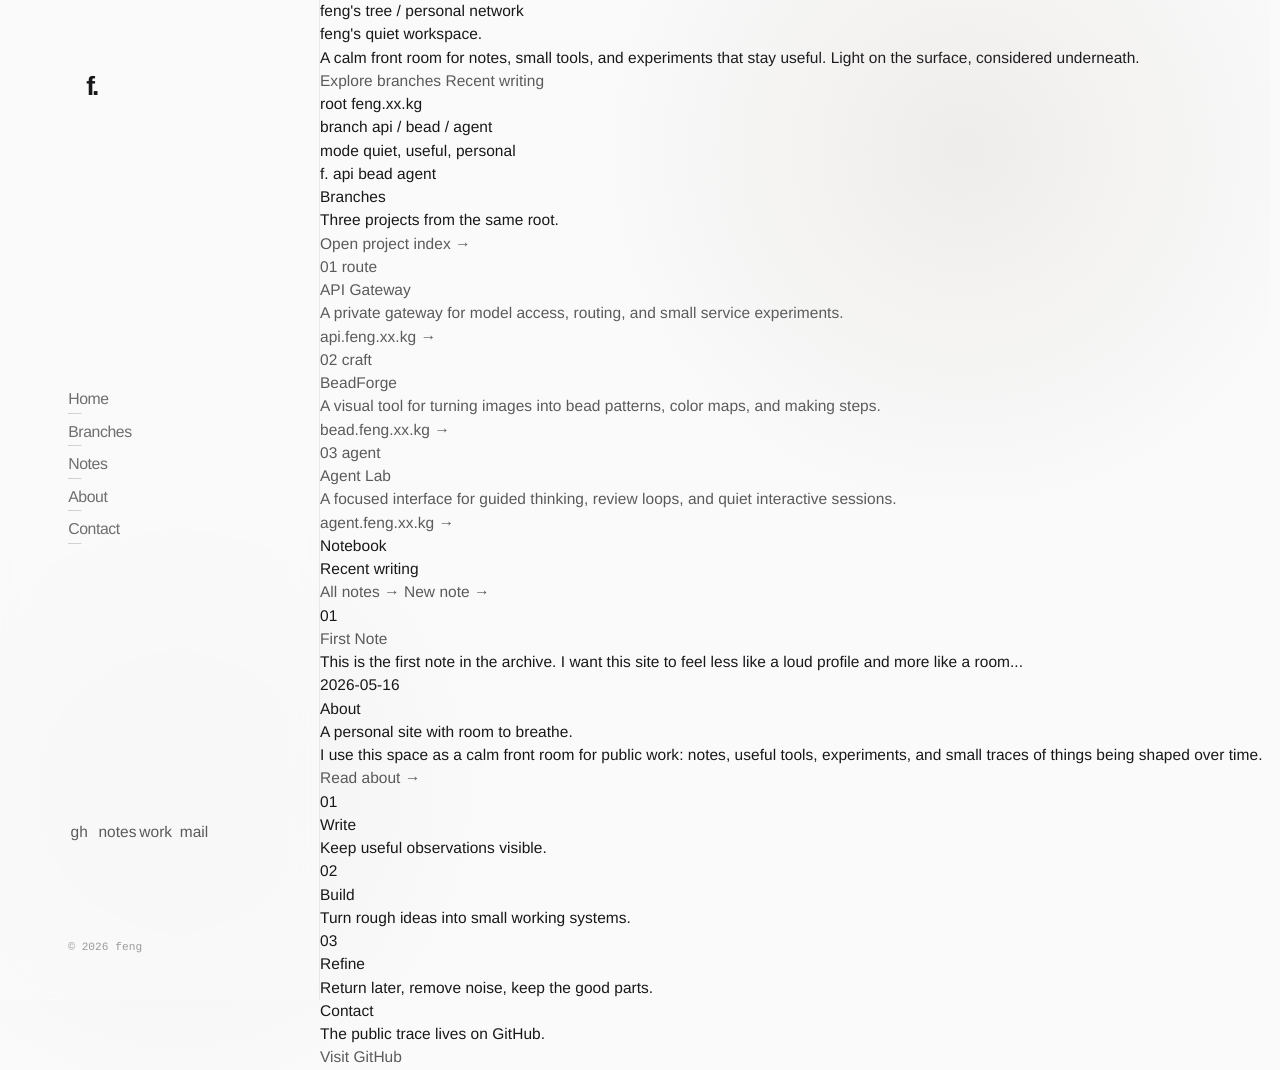
==== commit 3f893388: "Site updated: 2026-06-06 22:22:11" ====
--- a/index.html
+++ b/index.html
@@ -450,10 +450,9 @@
 
         <nav class="portfolio-nav" aria-label="Home sections">
             <a href="#home">Home</a>
+            <a href="#projects">Branches</a>
             <a href="#notes">Notes</a>
-            <a href="/projects/">Projects</a>
             <a href="#about">About</a>
-            <a href="#process">Process</a>
             <a href="#contact">Contact</a>
         </nav>
 
@@ -482,92 +481,107 @@
 			<div class="main-content">
 				
 
-<div class="home-content-container portfolio-home" id="home">
-    <section class="portfolio-section portfolio-hero" aria-labelledby="portfolio-title">
-        <div class="portfolio-hero-copy">
-            <p class="portfolio-kicker">feng network</p>
-            <h1 id="portfolio-title">feng</h1>
-            <p class="portfolio-statement">Notes, tools, and small experiments.</p>
-            <p class="portfolio-summary">
-                A quiet personal network for writing, building, and collecting small web tools.
-                It keeps the public surface calm while the projects underneath keep evolving.
+<div class="home-content-container portfolio-home tree-home" id="home">
+    <section class="tree-hero" aria-labelledby="tree-title">
+        <div class="tree-hero__copy">
+            <p class="tree-eyebrow">feng's tree / personal network</p>
+            <h1 id="tree-title">feng's quiet workspace.</h1>
+            <p class="tree-lead">
+                A calm front room for notes, small tools, and experiments that stay useful.
+                Light on the surface, considered underneath.
             </p>
-            <div class="portfolio-hero-actions">
-                <a class="portfolio-text-link" href="/projects/">Explore the network <span aria-hidden="true">&rarr;</span></a>
-                <a class="portfolio-text-link portfolio-text-link-muted" href="#notes">Read notes <span aria-hidden="true">&darr;</span></a>
+            <div class="tree-actions">
+                <a class="tree-button tree-button--primary" href="#projects">Explore branches</a>
+                <a class="tree-button tree-button--ghost" href="#notes">Recent writing</a>
             </div>
         </div>
 
-        <figure class="portfolio-hero-art portfolio-network-orbit" aria-label="Abstract map of feng network">
-            <div class="portfolio-orbit-card portfolio-orbit-card-main">
-                <span>f.</span>
-                <p>personal hub</p>
+        <aside class="tree-console" aria-label="Network snapshot">
+            <div class="tree-console__bar" aria-hidden="true">
+                <span></span>
+                <span></span>
+                <span></span>
             </div>
-            <div class="portfolio-orbit-node portfolio-orbit-node-api">api</div>
-            <div class="portfolio-orbit-node portfolio-orbit-node-bead">bead</div>
-            <div class="portfolio-orbit-node portfolio-orbit-node-agent">agent</div>
-            <figcaption>Three small tools, one quiet home base.</figcaption>
-        </figure>
+            <div class="tree-console__body">
+                <p><span>root</span> feng.xx.kg</p>
+                <p><span>branch</span> api / bead / agent</p>
+                <p><span>mode</span> quiet, useful, personal</p>
+            </div>
+            <div class="tree-map" aria-hidden="true">
+                <span class="tree-map__core">f.</span>
+                <span class="tree-map__line tree-map__line--one"></span>
+                <span class="tree-map__line tree-map__line--two"></span>
+                <span class="tree-map__line tree-map__line--three"></span>
+                <span class="tree-map__node tree-map__node--api">api</span>
+                <span class="tree-map__node tree-map__node--bead">bead</span>
+                <span class="tree-map__node tree-map__node--agent">agent</span>
+            </div>
+        </aside>
     </section>
 
-    <section class="portfolio-section portfolio-about" id="about" aria-labelledby="about-title">
-        <div class="portfolio-section-heading">
-            <p class="portfolio-kicker">About</p>
-            <h2 id="about-title">A warm desk on the web for ideas, tools, and careful making.</h2>
-        </div>
-        <div class="portfolio-about-body">
-            <p>
-                This site is the front room of my small web system. It collects notes,
-                experiments, tool entrances, and the quiet trace of things being shaped over time.
-                I prefer interfaces that feel calm, useful, and human enough to return to.
-            </p>
-            <a class="portfolio-text-link" href="/about/">More about me <span aria-hidden="true">&rarr;</span></a>
-        </div>
-        <div class="portfolio-values" aria-label="Network principles">
-            <article>
-                <span class="portfolio-glyph">01</span>
-                <h3>Notes</h3>
-                <p>Small records that keep thoughts from disappearing too quickly.</p>
-            </article>
-            <article>
-                <span class="portfolio-glyph">02</span>
-                <h3>Tools</h3>
-                <p>Useful interfaces that reduce friction or make a process clearer.</p>
-            </article>
-            <article>
-                <span class="portfolio-glyph">03</span>
-                <h3>Craft</h3>
-                <p>Visual experiments and gentle systems for making things by hand.</p>
-            </article>
-            <article>
-                <span class="portfolio-glyph">04</span>
-                <h3>Lab</h3>
-                <p>Guided practice spaces for thinking, reviewing, and improving slowly.</p>
-            </article>
+    <section class="tree-section tree-branches" id="projects" aria-labelledby="branches-title">
+        <div class="tree-section__head">
+            <p class="tree-eyebrow">Branches</p>
+            <h2 id="branches-title">Three projects from the same root.</h2>
+            <a href="/projects/" class="tree-inline-link">Open project index <span aria-hidden="true">&rarr;</span></a>
+        </div>
+
+        <div class="tree-branch-grid">
+            
+                <article class="tree-branch tree-branch--api">
+                    <a href="https://api.feng.xx.kg/" target="_blank" rel="noopener" aria-label="Open API Gateway">
+                        <span class="tree-branch__number">01</span>
+                        <span class="tree-branch__label">route</span>
+                        <h3>API Gateway</h3>
+                        <p>A private gateway for model access, routing, and small service experiments.</p>
+                        <span class="tree-branch__host">api.feng.xx.kg <span aria-hidden="true">&rarr;</span></span>
+                    </a>
+                </article>
+            
+                <article class="tree-branch tree-branch--bead">
+                    <a href="https://bead.feng.xx.kg/" target="_blank" rel="noopener" aria-label="Open BeadForge">
+                        <span class="tree-branch__number">02</span>
+                        <span class="tree-branch__label">craft</span>
+                        <h3>BeadForge</h3>
+                        <p>A visual tool for turning images into bead patterns, color maps, and making steps.</p>
+                        <span class="tree-branch__host">bead.feng.xx.kg <span aria-hidden="true">&rarr;</span></span>
+                    </a>
+                </article>
+            
+                <article class="tree-branch tree-branch--agent">
+                    <a href="https://agent.feng.xx.kg/" target="_blank" rel="noopener" aria-label="Open Agent Lab">
+                        <span class="tree-branch__number">03</span>
+                        <span class="tree-branch__label">agent</span>
+                        <h3>Agent Lab</h3>
+                        <p>A focused interface for guided thinking, review loops, and quiet interactive sessions.</p>
+                        <span class="tree-branch__host">agent.feng.xx.kg <span aria-hidden="true">&rarr;</span></span>
+                    </a>
+                </article>
+            
         </div>
     </section>
 
-    <section class="portfolio-section portfolio-notes" id="notes" aria-labelledby="notes-title">
-        <div class="portfolio-section-heading portfolio-section-heading-row">
+    <section class="tree-section tree-notes" id="notes" aria-labelledby="notes-title">
+        <div class="tree-section__head tree-section__head--row">
             <div>
-                <p class="portfolio-kicker">Notes</p>
+                <p class="tree-eyebrow">Notebook</p>
                 <h2 id="notes-title">Recent writing</h2>
             </div>
-            <div class="portfolio-note-actions">
-                <a class="portfolio-text-link" href="/archives/">View all notes <span aria-hidden="true">&rarr;</span></a>
-                <a class="portfolio-text-link portfolio-admin-link" href="/write/">New note <span aria-hidden="true">&rarr;</span></a>
+            <div class="tree-section__actions">
+                <a href="/archives/" class="tree-inline-link">All notes <span aria-hidden="true">&rarr;</span></a>
+                <a href="/write/" class="tree-inline-link tree-inline-link--muted">New note <span aria-hidden="true">&rarr;</span></a>
             </div>
         </div>
 
-        <div class="portfolio-note-list">
-            
-                
-                    <article class="portfolio-note-card">
-                        <span class="portfolio-note-index">01</span>
+        <div class="tree-note-list">
+            
+                
+                    <article class="tree-note">
+                        <span class="tree-note__index">01</span>
                         <div>
                             <h3><a href="/2026/05/16/hello-world/">First Note</a></h3>
                             <p>This is the first note in the archive.
-I want this site to feel less like a loud profile and ...</p>
+I want this site to feel less like a loud profile and more like a room...</p>
                         </div>
                         <time datetime="2026-05-16T10:00:00.000Z">2026-05-16</time>
                     </article>
@@ -576,94 +590,40 @@
         </div>
     </section>
 
-    <section class="portfolio-section portfolio-projects portfolio-network" id="projects" aria-labelledby="projects-title">
-        <div class="portfolio-section-heading portfolio-section-heading-row">
-            <div>
-                <p class="portfolio-kicker">Projects</p>
-                <h2 id="projects-title">The small network</h2>
-            </div>
-            <a class="portfolio-text-link" href="/projects/">View project index <span aria-hidden="true">&rarr;</span></a>
-        </div>
-
-        <div class="portfolio-network-grid">
-            
-                <article class="portfolio-network-card portfolio-network-card-api">
-                    <a href="https://api.feng.xx.kg/" target="_blank" rel="noopener" aria-label="Open API Gateway">
-                        <span class="portfolio-network-label">infrastructure</span>
-                        <div class="portfolio-network-mark" aria-hidden="true">api</div>
-                        <h3>API Gateway</h3>
-                        <p>A private gateway for model access, routing, and keeping small AI workflows connected.</p>
-                        <div class="portfolio-network-meta">
-                            <span>api.feng.xx.kg</span>
-                            <span aria-hidden="true">&rarr;</span>
-                        </div>
-                    </a>
-                </article>
-            
-                <article class="portfolio-network-card portfolio-network-card-bead">
-                    <a href="https://bead.feng.xx.kg/" target="_blank" rel="noopener" aria-label="Open BeadForge">
-                        <span class="portfolio-network-label">creative tool</span>
-                        <div class="portfolio-network-mark" aria-hidden="true">bead</div>
-                        <h3>BeadForge</h3>
-                        <p>A visual guide for turning images into bead patterns, color maps, and making steps.</p>
-                        <div class="portfolio-network-meta">
-                            <span>bead.feng.xx.kg</span>
-                            <span aria-hidden="true">&rarr;</span>
-                        </div>
-                    </a>
-                </article>
-            
-                <article class="portfolio-network-card portfolio-network-card-agent">
-                    <a href="https://agent.feng.xx.kg/" target="_blank" rel="noopener" aria-label="Open Agent Lab">
-                        <span class="portfolio-network-label">agent space</span>
-                        <div class="portfolio-network-mark" aria-hidden="true">lab</div>
-                        <h3>Agent Lab</h3>
-                        <p>A focused interface for guided thinking, review loops, and quieter interactive sessions.</p>
-                        <div class="portfolio-network-meta">
-                            <span>agent.feng.xx.kg</span>
-                            <span aria-hidden="true">&rarr;</span>
-                        </div>
-                    </a>
-                </article>
-            
-        </div>
-    </section>
-
-    <section class="portfolio-section portfolio-learning" id="process" aria-labelledby="process-title">
-        <div class="portfolio-section-heading">
-            <p class="portfolio-kicker">Process</p>
-            <h2 id="process-title">A slow loop of noticing, shaping, and returning.</h2>
-        </div>
-        <div class="portfolio-timeline">
+    <section class="tree-section tree-about" id="about" aria-labelledby="about-title">
+        <div class="tree-about__card">
+            <p class="tree-eyebrow">About</p>
+            <h2 id="about-title">A personal site with room to breathe.</h2>
+            <p>
+                I use this space as a calm front room for public work: notes, useful tools,
+                experiments, and small traces of things being shaped over time.
+            </p>
+            <a href="/about/" class="tree-inline-link">Read about <span aria-hidden="true">&rarr;</span></a>
+        </div>
+        <div class="tree-about__meta">
             <article>
                 <span>01</span>
-                <h3>Observe</h3>
-                <p>Notice friction, habits, and small moments where a tool or note could help.</p>
+                <h3>Write</h3>
+                <p>Keep useful observations visible.</p>
             </article>
             <article>
                 <span>02</span>
-                <h3>Shape</h3>
-                <p>Turn the useful part into a quiet interface, a short record, or a working prototype.</p>
+                <h3>Build</h3>
+                <p>Turn rough ideas into small working systems.</p>
             </article>
             <article>
                 <span>03</span>
-                <h3>Return</h3>
-                <p>Keep what still feels useful, simplify what grew noisy, and let the network mature slowly.</p>
+                <h3>Refine</h3>
+                <p>Return later, remove noise, keep the good parts.</p>
             </article>
         </div>
     </section>
 
-    <section class="portfolio-section portfolio-contact" id="contact" aria-labelledby="contact-title">
-        <div>
-            <p class="portfolio-kicker">Contact</p>
-            <h2 id="contact-title">Small things, kept online.</h2>
-            <p>
-                The network will keep growing through notes, tools, and experiments.
-                GitHub is the best place to find the public trace of the work.
-            </p>
-        </div>
-        <a class="portfolio-text-link" href="https://github.com/feng129685" target="_blank" rel="noopener">
-            Visit GitHub <span aria-hidden="true">&rarr;</span>
+    <section class="tree-section tree-contact" id="contact" aria-labelledby="contact-title">
+        <p class="tree-eyebrow">Contact</p>
+        <h2 id="contact-title">The public trace lives on GitHub.</h2>
+        <a class="tree-button tree-button--primary" href="https://github.com/feng129685" target="_blank" rel="noopener">
+            Visit GitHub
         </a>
     </section>
 </div>
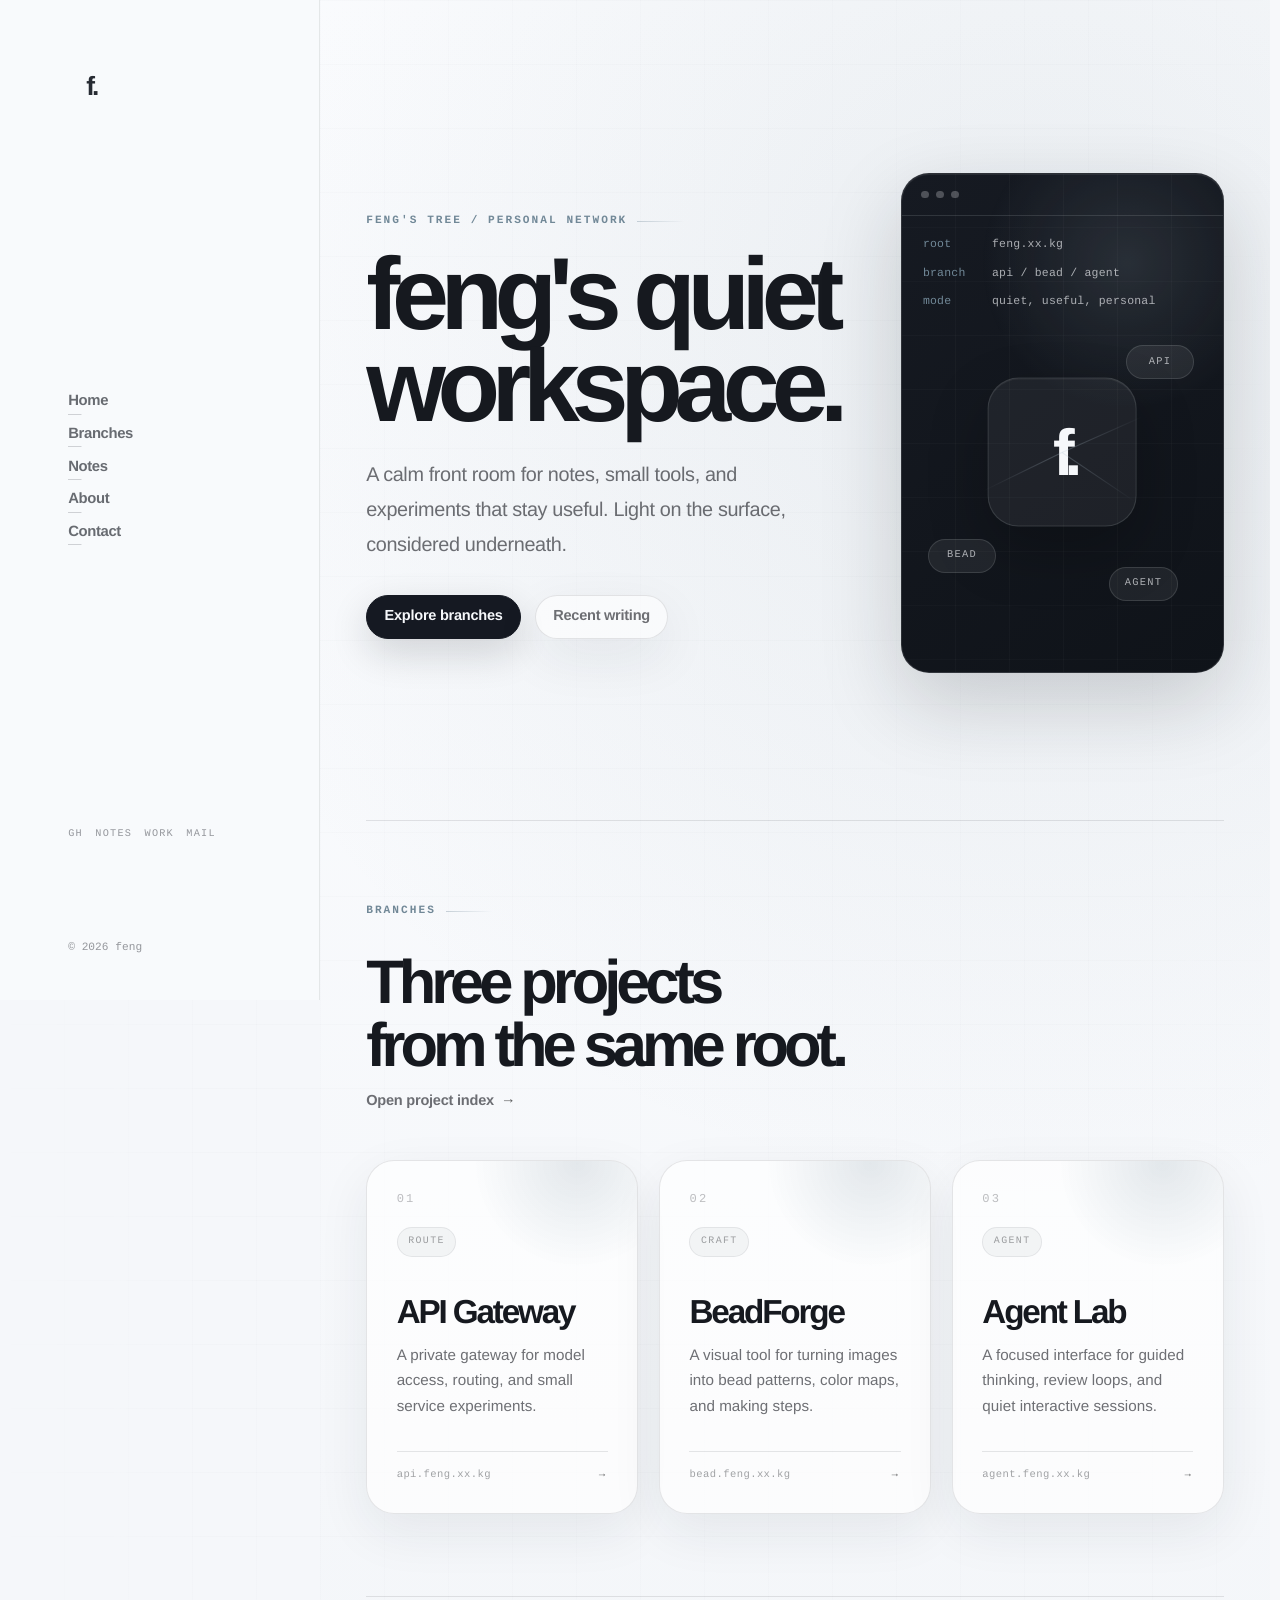
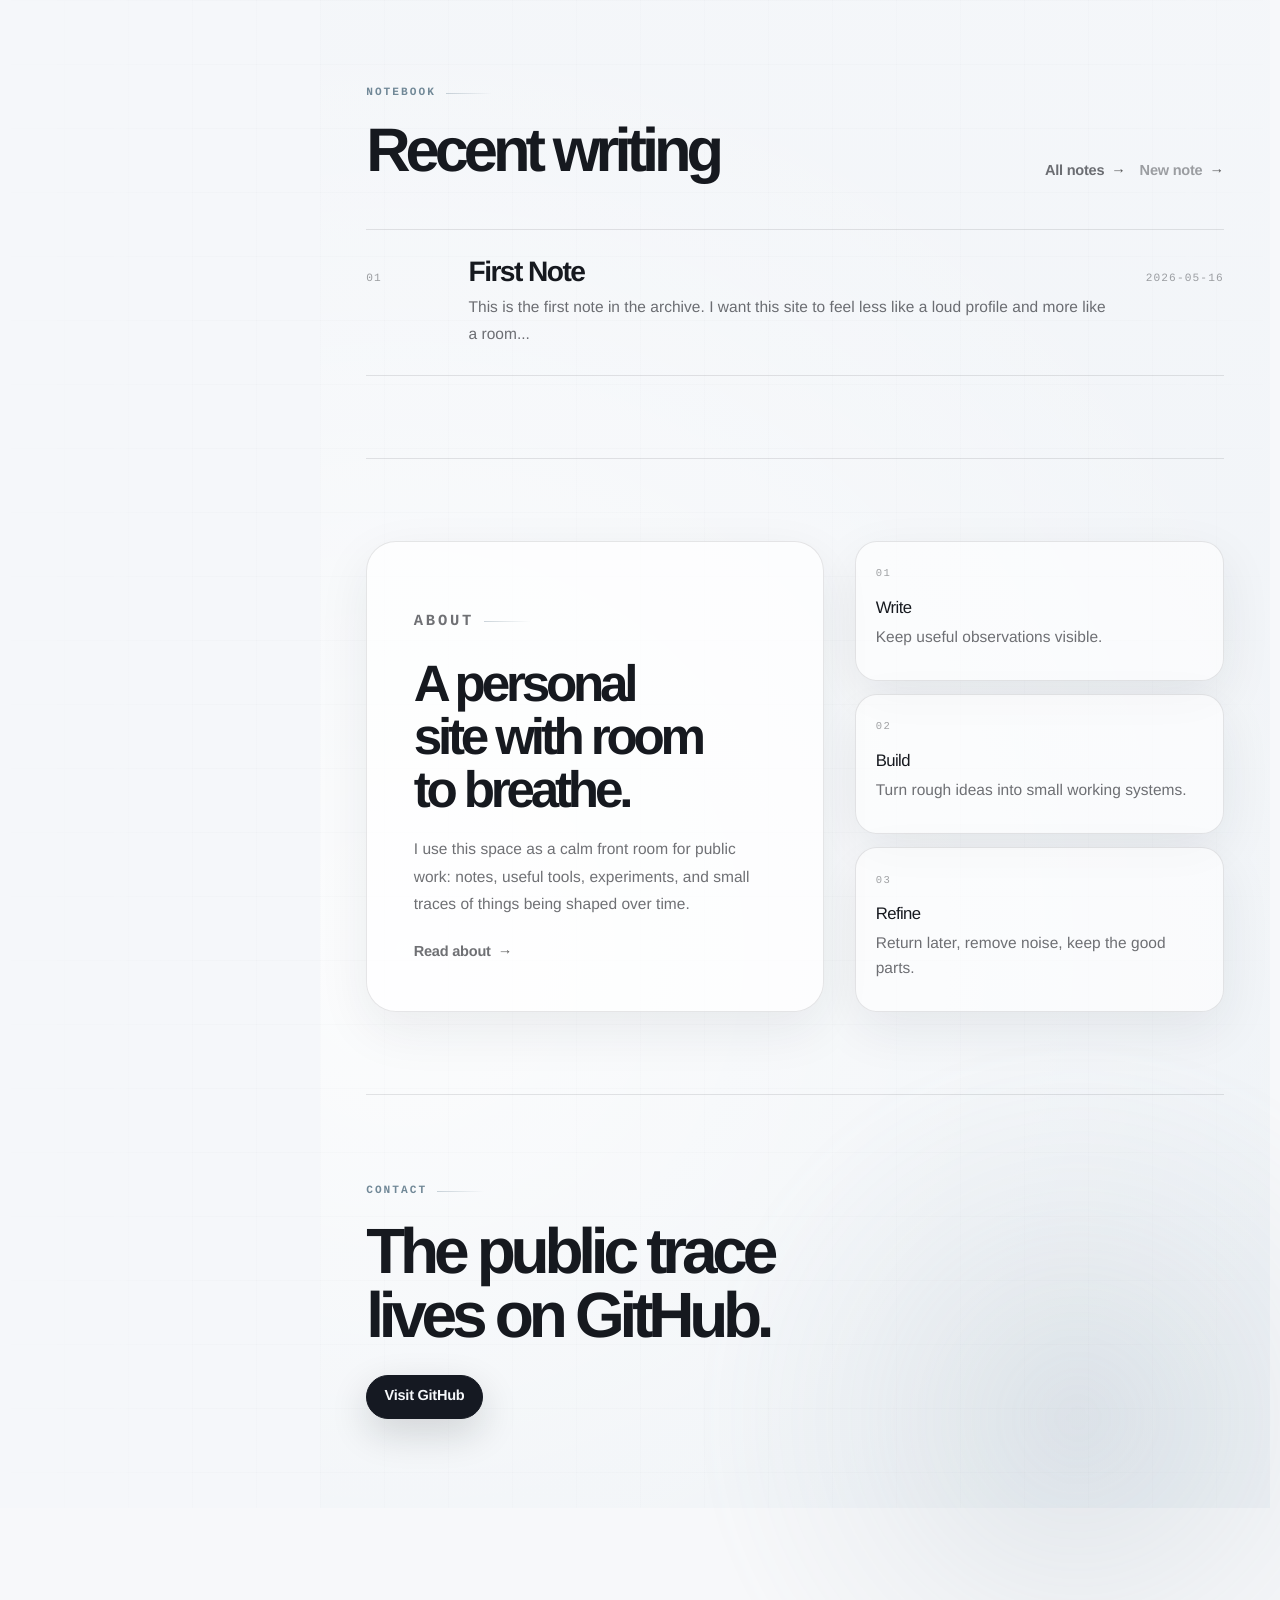
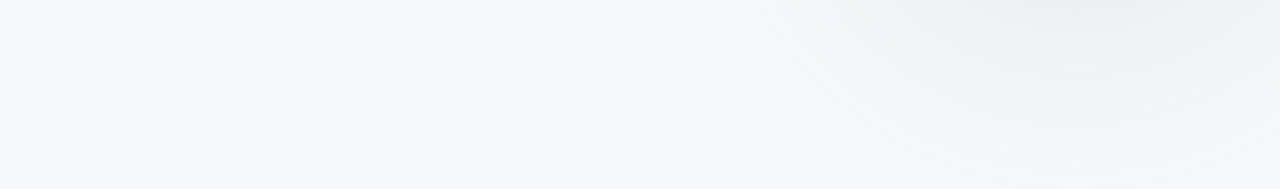
==== commit 34ec5d38: "Site updated: 2026-06-06 23:16:40" ====
--- a/index.html
+++ b/index.html
@@ -128,6 +128,8 @@
 <link rel="stylesheet" href="/css/build/tailwind.css">
 
     
+
+    <link rel="stylesheet" href="/css/common/site-refine.css?v=20260606-porcelain">
 
     
 <link rel="stylesheet" href="/fonts/GeistMono/geist-mono.css">
--- a/css/style.css
+++ b/css/style.css
@@ -8206,3 +8206,1691 @@
     font-size: 3rem !important;
   }
 }
+.fa,
+.fas,
+.fa-solid,
+.fa-regular,
+.fa-light,
+.fa-thin,
+.fa-brands,
+i[class^='fa-'],
+i[class*=' fa-'] {
+  font-style: normal !important;
+}
+.fa,
+.fas,
+.fa-solid {
+  font-family: 'Font Awesome 6 Free' !important;
+  font-weight: 900 !important;
+}
+.fa-regular {
+  font-family: 'Font Awesome 6 Free' !important;
+  font-weight: 400 !important;
+}
+.fa-light {
+  font-family: 'Font Awesome 6 Pro' !important;
+  font-weight: 300 !important;
+}
+.fa-thin {
+  font-family: 'Font Awesome 6 Pro' !important;
+  font-weight: 100 !important;
+}
+.fa-brands {
+  font-family: 'Font Awesome 6 Brands' !important;
+  font-weight: 400 !important;
+}
+.portfolio-secondary-page .page-template-container {
+  background: transparent !important;
+  border: 0 !important;
+  border-radius: 0 !important;
+  box-shadow: none !important;
+  backdrop-filter: none !important;
+  padding: 0 !important;
+}
+.portfolio-secondary-page .page-template-content {
+  background: transparent !important;
+}
+html.dark .portfolio-secondary-page .page-template-container {
+  background: transparent !important;
+  border: 0 !important;
+  box-shadow: none !important;
+  backdrop-filter: none !important;
+}
+.network-project-card a {
+  background: rgba(255,255,255,0.72) !important;
+}
+html.dark .network-project-card a {
+  background: rgba(255,255,255,0.058) !important;
+}
+.write-studio__guide {
+  background: rgba(24,24,27,0.018) !important;
+}
+.write-studio__guide h2 {
+  font-size: clamp(2rem, 4vw, 3.15rem) !important;
+  max-width: 12.5rem;
+}
+html.dark .write-studio .write-studio__guide {
+  background: rgba(255,255,255,0.032) !important;
+}
+.portfolio-socials {
+  gap: 0.8rem !important;
+  flex-wrap: wrap;
+}
+.portfolio-socials a {
+  width: auto !important;
+  height: auto !important;
+  min-height: 1.2rem;
+  color: rgba(24,24,27,0.42) !important;
+  font-family: 'JetBrains Mono', 'SFMono-Regular', Consolas, 'Liberation Mono', monospace !important;
+  font-size: 0.66rem !important;
+  line-height: 1 !important;
+  letter-spacing: 0.12em !important;
+  text-transform: uppercase !important;
+}
+.portfolio-socials a:hover {
+  color: #18181b !important;
+  opacity: 0.78;
+  transform: translateY(-1px);
+}
+.portfolio-socials span {
+  color: inherit !important;
+  font-family: inherit !important;
+}
+html.dark .portfolio-socials a {
+  color: rgba(237,237,237,0.46) !important;
+}
+html.dark .portfolio-socials a:hover {
+  color: #ededed !important;
+}
+.portfolio-home-page,
+html.dark .portfolio-home-page {
+  background: #0d0f0d !important;
+  color: #f4efe7 !important;
+}
+.portfolio-home-page .main-content {
+  background: transparent !important;
+}
+.tree-home {
+  position: relative;
+  min-height: 100vh;
+  overflow: hidden;
+  color: #f4efe7 !important;
+  background: radial-gradient(circle at 16% 16%, rgba(198,162,107,0.12), transparent 28%), radial-gradient(circle at 88% 18%, rgba(136,162,180,0.1), transparent 30%), linear-gradient(135deg, #10130f 0%, #0b0c0b 58%, #12100d 100%) !important;
+  isolation: isolate;
+}
+.tree-home::before {
+  content: '';
+  position: fixed;
+  inset: 0;
+  z-index: -2;
+  pointer-events: none;
+  opacity: 0.18 !important;
+  mix-blend-mode: soft-light !important;
+  background-image: linear-gradient(rgba(244,239,231,0.06) 1px, transparent 1px), linear-gradient(90deg, rgba(244,239,231,0.05) 1px, transparent 1px) !important;
+  background-size: 72px 72px !important;
+}
+.tree-home::after {
+  content: '';
+  position: fixed;
+  inset: auto -16vw -18vw auto;
+  z-index: -1;
+  width: 58vw;
+  height: 58vw;
+  max-width: 780px;
+  max-height: 780px;
+  pointer-events: none;
+  border-radius: 999px;
+  background: radial-gradient(circle, rgba(198,162,107,0.12), rgba(141,159,130,0.045) 42%, transparent 70%);
+  filter: blur(2px);
+}
+.portfolio-sidebar-shell {
+  background: linear-gradient(180deg, rgba(8,9,8,0.88), rgba(8,9,8,0.66)) !important;
+  border-right: 1px solid rgba(244,239,231,0.08) !important;
+  backdrop-filter: blur(20px) saturate(120%) !important;
+}
+.portfolio-mark {
+  color: #f4efe7 !important;
+  opacity: 0.96;
+}
+.portfolio-nav {
+  gap: 1rem !important;
+}
+.portfolio-nav a {
+  color: rgba(244,239,231,0.66) !important;
+  font-size: 0.96rem !important;
+  font-weight: 560 !important;
+}
+.portfolio-nav a::after {
+  background: rgba(198,162,107,0.32) !important;
+}
+.portfolio-nav a:hover {
+  color: #f4efe7 !important;
+  opacity: 1;
+}
+.portfolio-socials a,
+.portfolio-sidebar-footer p {
+  color: rgba(244,239,231,0.42) !important;
+}
+.portfolio-socials a:hover {
+  color: #f4efe7 !important;
+}
+.tree-hero,
+.tree-section {
+  position: relative;
+  box-sizing: border-box;
+  width: calc(100vw - 320px - 8vw);
+  max-width: 1180px;
+  margin: 0 auto;
+}
+.tree-hero {
+  min-height: 100vh;
+  display: grid;
+  grid-template-columns: minmax(0, 1.05fr) minmax(320px, 0.72fr);
+  gap: clamp(2.4rem, 5vw, 5rem);
+  align-items: center;
+  padding: clamp(6.4rem, 9vw, 9rem) 0 clamp(4rem, 7vw, 6.5rem);
+}
+.tree-hero__copy,
+.tree-console,
+.tree-section {
+  animation: treeReveal 720ms cubic-bezier(0.19, 1, 0.22, 1) both;
+}
+.tree-console {
+  animation-delay: 90ms;
+}
+.tree-section {
+  animation-delay: 140ms;
+}
+.tree-eyebrow {
+  position: relative;
+  display: inline-flex;
+  align-items: center;
+  gap: 0.65rem;
+  margin: 0 0 1.2rem !important;
+  color: rgba(198,162,107,0.88) !important;
+  font-family: 'JetBrains Mono', 'SFMono-Regular', Consolas, 'Liberation Mono', monospace !important;
+  font-size: 0.72rem !important;
+  font-weight: 560 !important;
+  letter-spacing: 0.18em !important;
+  text-transform: uppercase !important;
+}
+.tree-eyebrow::after {
+  content: '';
+  display: inline-block;
+  width: 3rem;
+  height: 1px;
+  background: linear-gradient(90deg, rgba(198,162,107,0.42), transparent);
+}
+.tree-hero h1,
+.tree-section h2,
+.tree-contact h2 {
+  color: #f4efe7 !important;
+  font-family: 'Geist Sans', 'SF Pro Display', 'Segoe UI', 'Noto Sans SC', 'Microsoft YaHei', sans-serif !important;
+  font-weight: 680 !important;
+  letter-spacing: -0.078em !important;
+  text-wrap: balance;
+}
+.tree-hero h1 {
+  max-width: 860px;
+  margin: 0 !important;
+  font-size: clamp(3.8rem, 7.8vw, 7.6rem) !important;
+  line-height: 0.92 !important;
+}
+.tree-lead {
+  max-width: 42rem;
+  margin: 2rem 0 0 !important;
+  color: rgba(244,239,231,0.66) !important;
+  font-family: 'Geist Sans', 'SF Pro Display', 'Segoe UI', 'Noto Sans SC', 'Microsoft YaHei', sans-serif !important;
+  font-size: clamp(1.05rem, 1.55vw, 1.28rem) !important;
+  line-height: 1.78 !important;
+  letter-spacing: -0.018em;
+}
+.tree-actions,
+.tree-section__actions {
+  display: flex;
+  flex-wrap: wrap;
+  align-items: center;
+  gap: 0.9rem;
+}
+.tree-actions {
+  margin-top: 2.4rem;
+}
+.tree-button,
+.tree-inline-link {
+  color: #f4efe7 !important;
+  font-family: 'Geist Sans', 'SF Pro Display', 'Segoe UI', 'Noto Sans SC', 'Microsoft YaHei', sans-serif !important;
+  text-decoration: none !important;
+  transition: opacity 160ms ease, transform 220ms cubic-bezier(0.19, 1, 0.22, 1), border-color 180ms ease, background 180ms ease;
+}
+.tree-button {
+  display: inline-flex;
+  min-height: 2.85rem;
+  align-items: center;
+  justify-content: center;
+  padding: 0 1.12rem;
+  border: 1px solid rgba(236,229,216,0.12);
+  border-radius: 999px;
+  font-size: 0.94rem;
+  font-weight: 620;
+  letter-spacing: -0.018em;
+}
+.tree-button:hover {
+  transform: translateY(-2px);
+}
+.tree-button--primary {
+  color: #17130c !important;
+  background: linear-gradient(135deg, #f1d49b, #c6a26b) !important;
+  border-color: rgba(241,212,155,0.72) !important;
+  box-shadow: 0 18px 50px rgba(198,162,107,0.2);
+}
+.tree-button--ghost {
+  color: rgba(244,239,231,0.66) !important;
+  background: rgba(255,255,255,0.035) !important;
+}
+.tree-button--ghost:hover {
+  color: #f4efe7 !important;
+  background: rgba(255,255,255,0.06) !important;
+  border-color: rgba(236,229,216,0.2);
+}
+.tree-inline-link {
+  display: inline-flex;
+  align-items: center;
+  gap: 0.45rem;
+  color: rgba(244,239,231,0.66) !important;
+  font-size: 0.94rem;
+  font-weight: 610;
+  letter-spacing: -0.016em;
+}
+.tree-inline-link:hover {
+  color: #f4efe7 !important;
+  transform: translateX(3px);
+}
+.tree-inline-link--muted {
+  color: rgba(244,239,231,0.42) !important;
+}
+.tree-console {
+  position: relative;
+  min-height: 560px;
+  overflow: hidden;
+  border: 1px solid rgba(236,229,216,0.12);
+  border-radius: 30px;
+  background: linear-gradient(145deg, rgba(255,255,255,0.082), rgba(255,255,255,0.035));
+  box-shadow: 0 26px 90px rgba(0,0,0,0.3), inset 0 1px rgba(255,255,255,0.08);
+  backdrop-filter: blur(18px) saturate(120%);
+}
+.tree-console::before {
+  content: '';
+  position: absolute;
+  inset: -1px;
+  pointer-events: none;
+  background: radial-gradient(circle at 74% 18%, rgba(198,162,107,0.17), transparent 30%), radial-gradient(circle at 18% 84%, rgba(143,159,130,0.14), transparent 26%);
+}
+.tree-console__bar {
+  position: relative;
+  z-index: 1;
+  display: flex;
+  gap: 0.48rem;
+  padding: 1.1rem 1.25rem;
+  border-bottom: 1px solid rgba(244,239,231,0.08);
+}
+.tree-console__bar span {
+  width: 0.48rem;
+  height: 0.48rem;
+  border-radius: 999px;
+  background: rgba(244,239,231,0.26);
+}
+.tree-console__body {
+  position: relative;
+  z-index: 1;
+  display: grid;
+  gap: 0.72rem;
+  padding: 1.3rem 1.35rem;
+}
+.tree-console__body p {
+  margin: 0 !important;
+  color: rgba(244,239,231,0.66) !important;
+  font-family: 'JetBrains Mono', 'SFMono-Regular', Consolas, 'Liberation Mono', monospace !important;
+  font-size: 0.74rem !important;
+  letter-spacing: 0.02em;
+}
+.tree-console__body span {
+  display: inline-flex;
+  min-width: 4rem;
+  color: rgba(198,162,107,0.88);
+  font-family: inherit !important;
+}
+.tree-map {
+  position: absolute;
+  inset: 7.4rem 1.5rem 1.8rem;
+  z-index: 1;
+}
+.tree-map__core {
+  position: absolute;
+  left: 50%;
+  top: 46%;
+  display: grid;
+  width: 9.6rem;
+  height: 9.6rem;
+  place-items: center;
+  color: #f4efe7 !important;
+  background: rgba(13,15,13,0.62);
+  border: 1px solid rgba(244,239,231,0.14);
+  border-radius: 2rem;
+  box-shadow: 0 30px 70px rgba(0,0,0,0.26);
+  font-family: 'Geist Sans', 'SF Pro Display', 'Segoe UI', 'Noto Sans SC', 'Microsoft YaHei', sans-serif !important;
+  font-size: 4.2rem;
+  font-weight: 680;
+  letter-spacing: -0.16em;
+  transform: translate(-50%, -50%);
+}
+.tree-map__line {
+  position: absolute;
+  left: 50%;
+  top: 46%;
+  width: 32%;
+  height: 1px;
+  background: linear-gradient(90deg, rgba(244,239,231,0.16), transparent);
+  transform-origin: left;
+}
+.tree-map__line--one {
+  transform: rotate(-24deg);
+}
+.tree-map__line--two {
+  transform: rotate(154deg);
+}
+.tree-map__line--three {
+  transform: rotate(34deg);
+}
+.tree-map__node {
+  position: absolute;
+  display: inline-flex;
+  min-width: 4.4rem;
+  min-height: 2.2rem;
+  align-items: center;
+  justify-content: center;
+  color: rgba(244,239,231,0.66) !important;
+  background: rgba(255,255,255,0.055);
+  border: 1px solid rgba(244,239,231,0.13);
+  border-radius: 999px;
+  font-family: 'JetBrains Mono', 'SFMono-Regular', Consolas, 'Liberation Mono', monospace !important;
+  font-size: 0.67rem;
+  letter-spacing: 0.12em;
+  text-transform: uppercase;
+}
+.tree-map__node--api {
+  right: 2%;
+  top: 16%;
+}
+.tree-map__node--bead {
+  left: 1%;
+  bottom: 20%;
+}
+.tree-map__node--agent {
+  right: 8%;
+  bottom: 12%;
+}
+.tree-section {
+  padding: clamp(5.2rem, 8vw, 7.8rem) 0;
+  border-top: 1px solid rgba(244,239,231,0.075);
+}
+.tree-section__head {
+  display: grid;
+  gap: 0.9rem;
+  margin-bottom: clamp(1.8rem, 4vw, 3rem);
+}
+.tree-section__head h2 {
+  max-width: 760px;
+  margin: 0 !important;
+  font-size: clamp(2.3rem, 4.8vw, 4.8rem) !important;
+  line-height: 1.02 !important;
+}
+.tree-section__head--row {
+  grid-template-columns: minmax(0, 1fr) auto;
+  align-items: end;
+  gap: 1.5rem;
+}
+.tree-branch-grid {
+  display: grid;
+  grid-template-columns: repeat(3, minmax(0, 1fr));
+  gap: clamp(1rem, 2vw, 1.35rem);
+}
+.tree-branch {
+  min-height: 390px;
+}
+.tree-branch a {
+  position: relative;
+  display: flex;
+  height: 100%;
+  min-height: 390px;
+  flex-direction: column;
+  overflow: hidden;
+  padding: clamp(1.35rem, 2.4vw, 1.9rem);
+  color: #f4efe7 !important;
+  text-decoration: none !important;
+  border: 1px solid rgba(236,229,216,0.12);
+  border-radius: 28px;
+  background: linear-gradient(155deg, rgba(255,255,255,0.08), rgba(255,255,255,0.032));
+  box-shadow: 0 24px 70px rgba(0,0,0,0.22), inset 0 1px rgba(255,255,255,0.06);
+  transition: transform 260ms cubic-bezier(0.19, 1, 0.22, 1), border-color 180ms ease, background 180ms ease;
+}
+.tree-branch a::before {
+  content: '';
+  position: absolute;
+  inset: -30% -18% auto auto;
+  width: 14rem;
+  height: 14rem;
+  border-radius: 999px;
+  background: radial-gradient(circle, rgba(198,162,107,0.18), transparent 66%);
+  transition: transform 320ms cubic-bezier(0.19, 1, 0.22, 1), opacity 220ms ease;
+}
+.tree-branch a:hover {
+  transform: translateY(-6px);
+  border-color: rgba(236,229,216,0.2);
+  background: linear-gradient(155deg, rgba(255,255,255,0.105), rgba(255,255,255,0.04));
+}
+.tree-branch a:hover::before {
+  transform: translate(-8%, 8%) scale(1.12);
+}
+.tree-branch--bead a::before {
+  background: radial-gradient(circle, rgba(184,131,111,0.18), transparent 66%);
+}
+.tree-branch--agent a::before {
+  background: radial-gradient(circle, rgba(143,159,130,0.18), transparent 66%);
+}
+.tree-branch__number,
+.tree-branch__label,
+.tree-branch__host {
+  position: relative;
+  z-index: 1;
+  font-family: 'JetBrains Mono', 'SFMono-Regular', Consolas, 'Liberation Mono', monospace !important;
+}
+.tree-branch__number {
+  color: rgba(244,239,231,0.3);
+  font-size: 0.78rem;
+  letter-spacing: 0.18em;
+}
+.tree-branch__label {
+  width: fit-content;
+  margin: 1.2rem 0 auto;
+  padding: 0.42rem 0.68rem;
+  color: rgba(244,239,231,0.56);
+  background: rgba(255,255,255,0.046);
+  border: 1px solid rgba(244,239,231,0.1);
+  border-radius: 999px;
+  font-size: 0.64rem;
+  letter-spacing: 0.14em;
+  text-transform: uppercase;
+}
+.tree-branch h3 {
+  position: relative;
+  z-index: 1;
+  margin: 3.2rem 0 0.85rem !important;
+  color: #f4efe7 !important;
+  font-family: 'Geist Sans', 'SF Pro Display', 'Segoe UI', 'Noto Sans SC', 'Microsoft YaHei', sans-serif !important;
+  font-size: clamp(1.52rem, 2.6vw, 2.32rem) !important;
+  line-height: 1.02 !important;
+  font-weight: 670 !important;
+  letter-spacing: -0.065em !important;
+}
+.tree-branch p {
+  position: relative;
+  z-index: 1;
+  min-height: 5.2rem;
+  margin: 0 !important;
+  color: rgba(244,239,231,0.66) !important;
+  font-family: 'Geist Sans', 'SF Pro Display', 'Segoe UI', 'Noto Sans SC', 'Microsoft YaHei', sans-serif !important;
+  font-size: 0.98rem !important;
+  line-height: 1.7 !important;
+}
+.tree-branch__host {
+  display: flex;
+  justify-content: space-between;
+  gap: 1rem;
+  margin-top: 2rem;
+  padding-top: 1rem;
+  color: rgba(244,239,231,0.42);
+  border-top: 1px solid rgba(244,239,231,0.09);
+  font-size: 0.68rem;
+  letter-spacing: 0.04em;
+}
+.tree-note-list {
+  border-top: 1px solid rgba(244,239,231,0.1);
+}
+.tree-note {
+  display: grid;
+  grid-template-columns: 4.2rem minmax(0, 1fr) auto;
+  gap: clamp(1rem, 3vw, 2.4rem);
+  align-items: baseline;
+  padding: 1.7rem 0;
+  border-bottom: 1px solid rgba(244,239,231,0.1);
+}
+.tree-note__index,
+.tree-note time {
+  color: rgba(244,239,231,0.42);
+  font-family: 'JetBrains Mono', 'SFMono-Regular', Consolas, 'Liberation Mono', monospace !important;
+  font-size: 0.72rem;
+  letter-spacing: 0.1em;
+}
+.tree-note h3 {
+  margin: 0 0 0.5rem !important;
+  font-family: 'Geist Sans', 'SF Pro Display', 'Segoe UI', 'Noto Sans SC', 'Microsoft YaHei', sans-serif !important;
+  font-size: clamp(1.28rem, 2.2vw, 2rem) !important;
+  line-height: 1.1 !important;
+  font-weight: 650 !important;
+  letter-spacing: -0.055em !important;
+}
+.tree-note h3 a {
+  color: #f4efe7 !important;
+  text-decoration: none !important;
+  transition: opacity 160ms ease;
+}
+.tree-note h3 a:hover {
+  opacity: 0.68;
+}
+.tree-note p {
+  max-width: 46rem;
+  margin: 0 !important;
+  color: rgba(244,239,231,0.66) !important;
+  font-family: 'Geist Sans', 'SF Pro Display', 'Segoe UI', 'Noto Sans SC', 'Microsoft YaHei', sans-serif !important;
+  line-height: 1.72 !important;
+}
+.tree-about {
+  display: grid;
+  grid-template-columns: minmax(0, 0.92fr) minmax(320px, 0.74fr);
+  gap: clamp(1.2rem, 3vw, 2rem);
+}
+.tree-about__card {
+  padding: clamp(1.6rem, 4vw, 3rem);
+  border: 1px solid rgba(236,229,216,0.12);
+  border-radius: 30px;
+  background: linear-gradient(145deg, rgba(255,255,255,0.078), rgba(255,255,255,0.032));
+}
+.tree-about__card h2 {
+  margin: 0 !important;
+  color: #f4efe7 !important;
+  font-size: clamp(2rem, 4vw, 3.8rem) !important;
+  line-height: 1.04 !important;
+}
+.tree-about__card p {
+  max-width: 42rem;
+  margin: 1.25rem 0 1.4rem !important;
+  color: rgba(244,239,231,0.66) !important;
+  font-size: 1rem !important;
+  line-height: 1.78 !important;
+}
+.tree-about__meta {
+  display: grid;
+  gap: 0.85rem;
+}
+.tree-about__meta article {
+  padding: 1.2rem 1.25rem;
+  border: 1px solid rgba(244,239,231,0.09);
+  border-radius: 22px;
+  background: rgba(255,255,255,0.04);
+}
+.tree-about__meta span {
+  color: rgba(244,239,231,0.42);
+  font-family: 'JetBrains Mono', 'SFMono-Regular', Consolas, 'Liberation Mono', monospace !important;
+  font-size: 0.68rem;
+  letter-spacing: 0.14em;
+}
+.tree-about__meta h3 {
+  margin: 0.75rem 0 0.35rem !important;
+  color: #f4efe7 !important;
+  font-size: 1.08rem !important;
+  letter-spacing: -0.035em !important;
+}
+.tree-about__meta p {
+  margin: 0 !important;
+  color: rgba(244,239,231,0.66) !important;
+  line-height: 1.6 !important;
+}
+.tree-contact {
+  min-height: 46vh;
+  display: grid;
+  align-content: center;
+  justify-items: start;
+}
+.tree-contact h2 {
+  max-width: 720px;
+  margin: 0 0 1.8rem !important;
+  font-size: clamp(2.3rem, 5vw, 5rem) !important;
+  line-height: 1 !important;
+}
+@media (max-width: 1180px) {
+  .tree-hero,
+  .tree-section {
+    width: calc(100% - 4rem);
+    max-width: 980px;
+  }
+  .tree-hero {
+    grid-template-columns: 1fr;
+  }
+  .tree-console {
+    min-height: 430px;
+  }
+}
+@media (max-width: 860px) {
+  .tree-hero,
+  .tree-section {
+    width: calc(100% - 2.4rem);
+    max-width: 760px;
+  }
+  .tree-hero {
+    min-height: auto;
+    padding: 4.8rem 0 3.4rem;
+  }
+  .tree-hero h1 {
+    font-size: clamp(3.1rem, 14vw, 5.2rem) !important;
+  }
+  .tree-branch-grid,
+  .tree-about,
+  .tree-section__head--row {
+    grid-template-columns: 1fr;
+  }
+  .tree-branch,
+  .tree-branch a {
+    min-height: 300px;
+  }
+  .tree-note {
+    grid-template-columns: 1fr;
+  }
+  .tree-note time {
+    justify-self: start;
+  }
+}
+@media (max-width: 560px) {
+  .tree-hero,
+  .tree-section {
+    width: calc(100% - 1.5rem);
+    max-width: 100%;
+  }
+  .tree-console {
+    min-height: 360px;
+    border-radius: 24px;
+  }
+  .tree-map {
+    inset: 6.6rem 1rem 1.2rem;
+  }
+  .tree-map__core {
+    width: 7.4rem;
+    height: 7.4rem;
+    border-radius: 1.5rem;
+    font-size: 3.1rem;
+  }
+  .tree-section {
+    padding: 4rem 0;
+  }
+}
+@media (prefers-reduced-motion: reduce) {
+  .tree-hero__copy,
+  .tree-console,
+  .tree-section {
+    animation: none !important;
+  }
+}
+.tree-hero {
+  min-height: 820px !important;
+  padding: clamp(5.2rem, 7vw, 7.2rem) 0 clamp(3.2rem, 5vw, 4.6rem) !important;
+}
+.tree-hero h1 {
+  max-width: 760px;
+  font-size: clamp(3.4rem, 6.7vw, 6.45rem) !important;
+  line-height: 0.94 !important;
+}
+.tree-lead {
+  max-width: 39rem;
+  margin-top: 1.65rem !important;
+}
+.tree-actions {
+  margin-top: 2rem;
+}
+.tree-console {
+  min-height: 500px !important;
+  border-radius: 28px;
+}
+.tree-section {
+  padding: clamp(4.2rem, 6.4vw, 6.4rem) 0;
+}
+.tree-branch,
+.tree-branch a {
+  min-height: 350px !important;
+}
+.tree-branch h3 {
+  margin-top: 2.5rem !important;
+}
+.tree-branch p {
+  min-height: 4.8rem;
+}
+@media (max-width: 1180px) {
+  .tree-hero {
+    min-height: auto !important;
+  }
+}
+@media (max-width: 860px) {
+  .tree-hero h1 {
+    max-width: 100%;
+    font-size: clamp(3rem, 13vw, 5rem) !important;
+  }
+  .tree-console {
+    min-height: 400px !important;
+  }
+}
+@media (max-width: 560px) {
+  .tree-console {
+    min-height: 340px !important;
+  }
+}
+html,
+body {
+  background: #f7f8fa !important;
+  color: #15171c !important;
+}
+html.dark,
+html.dark body {
+  background: #050608 !important;
+  color: #f4f6f8 !important;
+}
+body {
+  background-image: none !important;
+}
+html.dark body {
+  background-image: none !important;
+}
+body::selection,
+body *::selection {
+  color: #fff;
+  background: #111318;
+}
+html.dark body::selection,
+html.dark body *::selection {
+  color: #050608;
+  background: #e8edf2;
+}
+* {
+  scrollbar-color: rgba(120,129,140,0.48) transparent;
+}
+*::-webkit-scrollbar-thumb {
+  background: rgba(120,129,140,0.36);
+}
+*::-webkit-scrollbar-thumb:hover {
+  background: rgba(120,129,140,0.58);
+}
+html.dark *::-webkit-scrollbar-thumb {
+  background: rgba(202,213,224,0.26);
+}
+html.dark *::-webkit-scrollbar-thumb:hover {
+  background: rgba(202,213,224,0.42);
+}
+.progress-bar-container .scroll-progress-bar,
+.progress-bar-container .pjax-progress-bar,
+.progress-bar-container .swup-progress-bar {
+  background: rgba(183,201,214,0.58) !important;
+}
+.navbar-container {
+  background: rgba(247,248,250,0.88) !important;
+  border-bottom-color: rgba(21,23,28,0.1) !important;
+}
+.navbar-container .logo-title,
+.navbar-container .navbar-item a:hover,
+.navbar-container .navbar-item a.active,
+.navbar-container .icon-item:hover {
+  color: #15171c !important;
+}
+.navbar-container .navbar-item a,
+.navbar-container .icon-item {
+  color: rgba(21,23,28,0.62) !important;
+}
+html.dark .navbar-container,
+html.dark .portfolio-archive-page .navbar-container {
+  background: rgba(5,6,8,0.82) !important;
+  border-bottom-color: rgba(244,246,248,0.105) !important;
+}
+html.dark .navbar-container .logo-title,
+html.dark .portfolio-archive-page .navbar-container .logo-title,
+html.dark .navbar-container .navbar-item a:hover,
+html.dark .portfolio-archive-page .navbar-container .navbar-item a:hover,
+html.dark .navbar-container .navbar-item a.active,
+html.dark .portfolio-archive-page .navbar-container .navbar-item a.active,
+html.dark .navbar-container .icon-item:hover,
+html.dark .portfolio-archive-page .navbar-container .icon-item:hover {
+  color: #f4f6f8 !important;
+}
+html.dark .navbar-container .navbar-item a,
+html.dark .portfolio-archive-page .navbar-container .navbar-item a,
+html.dark .navbar-container .icon-item,
+html.dark .portfolio-archive-page .navbar-container .icon-item {
+  color: rgba(244,246,248,0.64) !important;
+}
+.portfolio-home-page,
+html.dark .portfolio-home-page {
+  background: #050608 !important;
+  color: #f4f6f8 !important;
+}
+.portfolio-home-page .main-content {
+  background: transparent !important;
+}
+.tree-home {
+  color: #f4f6f8 !important;
+  background: radial-gradient(circle at 18% 12%, rgba(183,201,214,0.105), transparent 30%), radial-gradient(circle at 84% 18%, rgba(255,255,255,0.055), transparent 34%), linear-gradient(135deg, #050608 0%, #080a0d 54%, #040507 100%) !important;
+}
+.tree-home::before {
+  opacity: 0.18 !important;
+  mix-blend-mode: screen !important;
+  background-image: linear-gradient(rgba(244,246,248,0.035) 1px, transparent 1px), linear-gradient(90deg, rgba(244,246,248,0.028) 1px, transparent 1px) !important;
+  background-size: 84px 84px !important;
+  mask-image: radial-gradient(circle at 58% 28%, #000, transparent 72%);
+}
+.tree-home::after {
+  inset: auto -18vw -22vw auto;
+  background: radial-gradient(circle, rgba(183,201,214,0.1), rgba(183,201,214,0.035) 42%, transparent 72%) !important;
+  filter: blur(8px) !important;
+}
+.portfolio-sidebar-shell {
+  background: linear-gradient(180deg, rgba(5,6,8,0.92), rgba(5,6,8,0.74)) !important;
+  border-right-color: rgba(244,246,248,0.075) !important;
+  backdrop-filter: blur(22px) saturate(118%) !important;
+}
+.portfolio-mark {
+  color: #f4f6f8 !important;
+  text-shadow: 0 0 34px rgba(183,201,214,0.12);
+}
+.portfolio-nav a {
+  color: rgba(244,246,248,0.64) !important;
+}
+.portfolio-nav a::after {
+  background: rgba(183,201,214,0.3) !important;
+}
+.portfolio-nav a:hover {
+  color: #f4f6f8 !important;
+}
+.portfolio-socials a,
+.portfolio-sidebar-footer p {
+  color: rgba(244,246,248,0.38) !important;
+}
+.portfolio-socials a:hover {
+  color: #f4f6f8 !important;
+}
+.tree-eyebrow {
+  color: #b7c9d6 !important;
+}
+.tree-eyebrow::after {
+  background: linear-gradient(90deg, rgba(183,201,214,0.42), transparent) !important;
+}
+.tree-hero h1,
+.tree-section h2,
+.tree-contact h2,
+.tree-branch h3,
+.tree-note h3 a,
+.tree-about__card h2,
+.tree-about__meta h3 {
+  color: #f4f6f8 !important;
+}
+.tree-lead,
+.tree-branch p,
+.tree-note p,
+.tree-about__card p,
+.tree-about__meta p {
+  color: rgba(244,246,248,0.64) !important;
+}
+.tree-button,
+.tree-inline-link {
+  color: #f4f6f8 !important;
+  transition: opacity 160ms ease, transform 220ms cubic-bezier(0.19, 1, 0.22, 1), border-color 180ms ease, background 180ms ease, box-shadow 180ms ease;
+}
+.tree-button {
+  border-color: rgba(244,246,248,0.105) !important;
+}
+.tree-button:hover {
+  transform: translateY(-2px);
+  border-color: rgba(244,246,248,0.18) !important;
+}
+.tree-button--primary {
+  color: #050608 !important;
+  background: linear-gradient(135deg, #f5f8fb, #c6d1db) !important;
+  border-color: rgba(244,246,248,0.72) !important;
+  box-shadow: 0 18px 54px rgba(183,201,214,0.15) !important;
+}
+.tree-button--primary:hover {
+  box-shadow: 0 22px 70px rgba(183,201,214,0.2) !important;
+}
+.tree-button--ghost {
+  color: rgba(244,246,248,0.64) !important;
+  background: rgba(255,255,255,0.032) !important;
+}
+.tree-button--ghost:hover {
+  color: #f4f6f8 !important;
+  background: rgba(255,255,255,0.06) !important;
+}
+.tree-inline-link {
+  color: rgba(244,246,248,0.64) !important;
+}
+.tree-inline-link:hover {
+  color: #f4f6f8 !important;
+}
+.tree-inline-link--muted {
+  color: rgba(244,246,248,0.38) !important;
+}
+.tree-console {
+  border-color: rgba(244,246,248,0.105) !important;
+  background: linear-gradient(145deg, rgba(255,255,255,0.066), rgba(255,255,255,0.026)) !important;
+  box-shadow: 0 28px 90px rgba(0,0,0,0.34), inset 0 1px rgba(255,255,255,0.07) !important;
+  backdrop-filter: blur(18px) saturate(116%) !important;
+}
+.tree-console::before {
+  background: radial-gradient(circle at 74% 18%, rgba(183,201,214,0.16), transparent 31%), radial-gradient(circle at 20% 82%, rgba(244,246,248,0.055), transparent 30%) !important;
+}
+.tree-console__bar {
+  border-bottom-color: rgba(244,246,248,0.075) !important;
+}
+.tree-console__bar span {
+  background: rgba(244,246,248,0.24) !important;
+}
+.tree-console__body p {
+  color: rgba(244,246,248,0.64) !important;
+}
+.tree-console__body span {
+  color: #b7c9d6 !important;
+}
+.tree-map__core {
+  color: #f4f6f8 !important;
+  background: linear-gradient(145deg, rgba(8,10,13,0.94), rgba(14,17,22,0.78)) !important;
+  border-color: rgba(244,246,248,0.12) !important;
+  box-shadow: 0 30px 76px rgba(0,0,0,0.36), 0 0 0 1px rgba(183,201,214,0.035) inset !important;
+}
+.tree-map__line {
+  background: linear-gradient(90deg, rgba(183,201,214,0.2), transparent) !important;
+}
+.tree-map__node {
+  color: rgba(244,246,248,0.64) !important;
+  background: rgba(255,255,255,0.044) !important;
+  border-color: rgba(244,246,248,0.11) !important;
+}
+.tree-section {
+  border-top-color: rgba(244,246,248,0.075) !important;
+}
+.tree-branch a {
+  color: #f4f6f8 !important;
+  border-color: rgba(244,246,248,0.105) !important;
+  background: linear-gradient(155deg, rgba(255,255,255,0.066), rgba(255,255,255,0.026)) !important;
+  box-shadow: 0 24px 72px rgba(0,0,0,0.24), inset 0 1px rgba(255,255,255,0.055) !important;
+}
+.tree-branch a::before {
+  background: radial-gradient(circle, rgba(183,201,214,0.115), transparent 68%) !important;
+}
+.tree-branch a:hover {
+  transform: translateY(-4px);
+  border-color: rgba(244,246,248,0.18) !important;
+  background: linear-gradient(155deg, rgba(255,255,255,0.084), rgba(255,255,255,0.034)) !important;
+}
+.tree-branch--bead a::before,
+.tree-branch--agent a::before {
+  background: radial-gradient(circle, rgba(215,224,231,0.095), transparent 68%) !important;
+}
+.tree-branch__number {
+  color: rgba(244,246,248,0.3) !important;
+}
+.tree-branch__label {
+  color: rgba(244,246,248,0.56) !important;
+  background: rgba(255,255,255,0.04) !important;
+  border-color: rgba(244,246,248,0.095) !important;
+}
+.tree-branch__host {
+  color: rgba(244,246,248,0.38) !important;
+  border-top-color: rgba(244,246,248,0.085) !important;
+}
+.tree-note-list,
+.tree-note {
+  border-color: rgba(244,246,248,0.095) !important;
+}
+.tree-note__index,
+.tree-note time {
+  color: rgba(244,246,248,0.38) !important;
+}
+.tree-about__card {
+  border-color: rgba(244,246,248,0.105) !important;
+  background: linear-gradient(145deg, rgba(255,255,255,0.064), rgba(255,255,255,0.028)) !important;
+}
+.tree-about__meta article {
+  border-color: rgba(244,246,248,0.085) !important;
+  background: rgba(255,255,255,0.034) !important;
+}
+.tree-about__meta span {
+  color: rgba(244,246,248,0.38) !important;
+}
+.portfolio-archive-page,
+.portfolio-secondary-page {
+  background: #f7f8fa !important;
+  color: #15171c !important;
+}
+html.dark .portfolio-archive-page,
+html.dark .portfolio-secondary-page {
+  background: #050608 !important;
+  color: #f4f6f8 !important;
+}
+.home-article-item,
+.sidebar-content,
+.sidebar-links,
+.page-template-container,
+.post-page-container .article-content-container,
+.right-bottom-tools,
+a.page-number,
+a.extend,
+footer.footer {
+  background: #fff !important;
+  border-color: rgba(21,23,28,0.1) !important;
+  box-shadow: 0 18px 54px rgba(10,12,16,0.045) !important;
+}
+html.dark .home-article-item,
+html.dark .sidebar-content,
+html.dark .sidebar-links,
+html.dark .page-template-container,
+html.dark .post-page-container .article-content-container,
+html.dark .right-bottom-tools,
+html.dark a.page-number,
+html.dark a.extend,
+html.dark footer.footer {
+  background: rgba(255,255,255,0.052) !important;
+  border-color: rgba(244,246,248,0.105) !important;
+  box-shadow: 0 30px 90px rgba(0,0,0,0.24) !important;
+}
+.markdown-body p:not(.not-markdown),
+.markdown-body li:not(.not-markdown) {
+  color: rgba(21,23,28,0.62) !important;
+}
+.markdown-body h1:not(.not-markdown),
+.markdown-body h2:not(.not-markdown),
+.markdown-body h3:not(.not-markdown),
+.markdown-body h4:not(.not-markdown),
+.markdown-body h5:not(.not-markdown),
+.markdown-body h6:not(.not-markdown),
+.markdown-body a:not(.not-markdown) {
+  color: #15171c !important;
+}
+.markdown-body a:not(.not-markdown) {
+  border-bottom-color: rgba(21,23,28,0.18) !important;
+}
+.markdown-body a:not(.not-markdown):hover {
+  border-bottom-color: rgba(21,23,28,0.44) !important;
+}
+html.dark .markdown-body p:not(.not-markdown),
+html.dark .markdown-body li:not(.not-markdown) {
+  color: rgba(244,246,248,0.64) !important;
+}
+html.dark .markdown-body h1:not(.not-markdown),
+html.dark .markdown-body h2:not(.not-markdown),
+html.dark .markdown-body h3:not(.not-markdown),
+html.dark .markdown-body h4:not(.not-markdown),
+html.dark .markdown-body h5:not(.not-markdown),
+html.dark .markdown-body h6:not(.not-markdown),
+html.dark .markdown-body a:not(.not-markdown) {
+  color: #f4f6f8 !important;
+}
+html.dark .markdown-body a:not(.not-markdown) {
+  border-bottom-color: rgba(244,246,248,0.18) !important;
+}
+html.dark .markdown-body a:not(.not-markdown):hover {
+  border-bottom-color: rgba(244,246,248,0.46) !important;
+}
+.network-project-card a {
+  background: #fff !important;
+  border-color: rgba(21,23,28,0.1) !important;
+  box-shadow: 0 18px 54px rgba(10,12,16,0.045) !important;
+}
+html.dark .network-project-card a {
+  background: rgba(255,255,255,0.052) !important;
+  border-color: rgba(244,246,248,0.105) !important;
+  box-shadow: 0 28px 90px rgba(0,0,0,0.24) !important;
+}
+html.dark .network-project-card h2 {
+  color: #f4f6f8 !important;
+}
+html.dark .network-project-card p,
+html.dark .network-project-card .network-project-card__label,
+html.dark .network-project-card .network-project-card__link {
+  color: rgba(244,246,248,0.64) !important;
+}
+.write-studio {
+  color: #15171c !important;
+}
+.write-studio::before {
+  background: radial-gradient(circle, rgba(183,201,214,0.18), transparent 68%) !important;
+}
+.write-studio__eyebrow::after {
+  background: linear-gradient(90deg, rgba(183,201,214,0.48), transparent) !important;
+}
+.write-studio__sheet {
+  background: rgba(255,255,255,0.86) !important;
+  border-color: rgba(21,23,28,0.1) !important;
+  box-shadow: 0 30px 90px rgba(10,12,16,0.055) !important;
+}
+.write-studio__sheet::before {
+  background-image: none !important;
+}
+.write-studio__guide {
+  background: rgba(247,248,250,0.72) !important;
+  border-left-color: rgba(21,23,28,0.1) !important;
+}
+.write-studio__field input,
+.write-studio__field textarea {
+  background: rgba(247,248,250,0.9) !important;
+  border-color: rgba(21,23,28,0.14) !important;
+}
+.write-studio__field input:focus,
+.write-studio__field textarea:focus {
+  border-color: rgba(21,23,28,0.42) !important;
+}
+html.dark .write-page,
+html.dark .write-studio {
+  background: #050608 !important;
+  color: #f4f6f8 !important;
+}
+html.dark .write-page .write-studio__sheet,
+html.dark .write-studio .write-studio__sheet,
+html.dark .write-page .write-studio__guide,
+html.dark .write-studio .write-studio__guide {
+  background: rgba(255,255,255,0.052) !important;
+  border-color: rgba(244,246,248,0.105) !important;
+}
+html.dark .write-page .write-studio__guide,
+html.dark .write-studio .write-studio__guide {
+  background: rgba(255,255,255,0.04) !important;
+}
+html.dark .write-page .write-studio__field input,
+html.dark .write-studio .write-studio__field input,
+html.dark .write-page .write-studio__field textarea,
+html.dark .write-studio .write-studio__field textarea {
+  background: rgba(255,255,255,0.055) !important;
+  border-color: rgba(244,246,248,0.105) !important;
+}
+html.dark .write-page .write-studio__field input:focus,
+html.dark .write-studio .write-studio__field input:focus,
+html.dark .write-page .write-studio__field textarea:focus,
+html.dark .write-studio .write-studio__field textarea:focus {
+  border-color: rgba(244,246,248,0.18) !important;
+}
+@media (max-width: 860px) {
+  .tree-home {
+    background: radial-gradient(circle at 26% 6%, rgba(183,201,214,0.1), transparent 32%), linear-gradient(135deg, #050608 0%, #080a0d 100%) !important;
+  }
+  .tree-branch a:hover {
+    transform: none;
+  }
+}
+.portfolio-home-page,
+html.dark .portfolio-home-page {
+  background: #f4f6f8 !important;
+  color: #16191f !important;
+}
+.tree-home {
+  color: #16191f !important;
+  background: radial-gradient(circle at 72% 9%, rgba(111,135,151,0.16), transparent 32%), radial-gradient(circle at 10% 78%, rgba(255,255,255,0.72), transparent 36%), linear-gradient(180deg, #fbfcfd 0%, #f4f6f8 42%, #e9edf2 100%) !important;
+}
+.tree-home::before {
+  opacity: 0.34 !important;
+  mix-blend-mode: multiply !important;
+  background-image: linear-gradient(rgba(22,25,31,0.038) 1px, transparent 1px), linear-gradient(90deg, rgba(22,25,31,0.032) 1px, transparent 1px) !important;
+  background-size: 64px 64px !important;
+  mask-image: linear-gradient(90deg, transparent 0%, #000 18%, #000 88%, transparent 100%);
+}
+.tree-home::after {
+  inset: auto -14vw -22vw auto;
+  background: radial-gradient(circle, rgba(111,135,151,0.16), rgba(111,135,151,0.052) 42%, transparent 72%) !important;
+  filter: blur(14px) !important;
+}
+.portfolio-sidebar-shell {
+  background: rgba(251,252,253,0.78) !important;
+  border-right-color: rgba(22,25,31,0.105) !important;
+  box-shadow: 18px 0 70px rgba(23,26,32,0.045) !important;
+  backdrop-filter: blur(24px) saturate(112%) !important;
+}
+.portfolio-mark {
+  color: #16191f !important;
+  text-shadow: none !important;
+}
+.portfolio-nav a {
+  color: rgba(22,25,31,0.62) !important;
+}
+.portfolio-nav a::after {
+  background: rgba(22,25,31,0.18) !important;
+}
+.portfolio-nav a:hover {
+  color: #16191f !important;
+}
+.portfolio-socials a,
+.portfolio-sidebar-footer p {
+  color: rgba(22,25,31,0.4) !important;
+}
+.portfolio-socials a:hover {
+  color: #16191f !important;
+}
+.tree-eyebrow {
+  color: #6f8797 !important;
+}
+.tree-eyebrow::after {
+  background: linear-gradient(90deg, rgba(111,135,151,0.36), transparent) !important;
+}
+.tree-hero h1,
+.tree-section h2,
+.tree-contact h2 {
+  color: #16191f !important;
+  letter-spacing: -0.082em !important;
+}
+.tree-hero h1 {
+  max-width: 760px !important;
+  font-size: clamp(4.4rem, 8vw, 7.8rem) !important;
+  line-height: 0.9 !important;
+}
+.tree-lead {
+  max-width: 35rem !important;
+  color: rgba(22,25,31,0.62) !important;
+  font-weight: 520 !important;
+}
+.tree-button,
+.tree-inline-link {
+  color: #16191f !important;
+}
+.tree-button {
+  border-color: rgba(22,25,31,0.105) !important;
+  background: rgba(255,255,255,0.58) !important;
+}
+.tree-button--primary {
+  color: #f6f8fb !important;
+  background: linear-gradient(135deg, #20242c, #0d1014) !important;
+  border-color: rgba(22,25,31,0.74) !important;
+  box-shadow: 0 16px 44px rgba(22,25,31,0.18) !important;
+}
+.tree-button--primary:hover {
+  box-shadow: 0 22px 58px rgba(22,25,31,0.22) !important;
+}
+.tree-button--ghost {
+  color: rgba(22,25,31,0.62) !important;
+  background: rgba(255,255,255,0.56) !important;
+}
+.tree-button--ghost:hover {
+  color: #16191f !important;
+  background: rgba(255,255,255,0.78) !important;
+  border-color: rgba(22,25,31,0.18) !important;
+}
+.tree-inline-link {
+  color: rgba(22,25,31,0.62) !important;
+}
+.tree-inline-link:hover {
+  color: #16191f !important;
+}
+.tree-inline-link--muted {
+  color: rgba(22,25,31,0.4) !important;
+}
+.tree-console {
+  border-color: rgba(255,255,255,0.12) !important;
+  background: linear-gradient(145deg, #171a20, #0d1014) !important;
+  box-shadow: 0 36px 96px rgba(23,26,32,0.22), inset 0 1px rgba(255,255,255,0.08) !important;
+  backdrop-filter: none !important;
+}
+.tree-console::before {
+  background: radial-gradient(circle at 70% 18%, rgba(183,201,214,0.16), transparent 32%), linear-gradient(90deg, rgba(255,255,255,0.032) 1px, transparent 1px), linear-gradient(rgba(255,255,255,0.026) 1px, transparent 1px) !important;
+  background-size: auto, 54px 54px, 54px 54px !important;
+  opacity: 0.82;
+}
+.tree-console__bar {
+  border-bottom-color: rgba(246,248,251,0.12) !important;
+}
+.tree-console__bar span {
+  background: rgba(246,248,251,0.25) !important;
+}
+.tree-console__body p {
+  color: rgba(246,248,251,0.66) !important;
+}
+.tree-console__body span {
+  color: rgba(183,201,214,0.88) !important;
+}
+.tree-map__core {
+  color: #f6f8fb !important;
+  background: rgba(255,255,255,0.055) !important;
+  border-color: rgba(246,248,251,0.12) !important;
+  box-shadow: 0 24px 60px rgba(0,0,0,0.24), inset 0 1px rgba(255,255,255,0.06) !important;
+}
+.tree-map__line {
+  background: linear-gradient(90deg, rgba(183,201,214,0.28), transparent) !important;
+}
+.tree-map__node {
+  color: rgba(246,248,251,0.66) !important;
+  background: rgba(255,255,255,0.07) !important;
+  border-color: rgba(246,248,251,0.12) !important;
+}
+.tree-section {
+  border-top-color: rgba(22,25,31,0.105) !important;
+}
+.tree-branch a {
+  color: #16191f !important;
+  border-color: rgba(22,25,31,0.105) !important;
+  background: rgba(255,255,255,0.66) !important;
+  box-shadow: 0 24px 70px rgba(32,39,48,0.1) !important;
+  backdrop-filter: blur(16px) saturate(112%) !important;
+}
+.tree-branch a::before {
+  background: radial-gradient(circle, rgba(111,135,151,0.18), transparent 68%) !important;
+}
+.tree-branch a:hover {
+  border-color: rgba(22,25,31,0.18) !important;
+  background: rgba(255,255,255,0.86) !important;
+  box-shadow: 0 30px 84px rgba(32,39,48,0.14) !important;
+}
+.tree-branch h3,
+.tree-note h3 a,
+.tree-about__card h2,
+.tree-about__meta h3 {
+  color: #16191f !important;
+}
+.tree-branch p,
+.tree-note p,
+.tree-about__card p,
+.tree-about__meta p {
+  color: rgba(22,25,31,0.62) !important;
+}
+.tree-branch__number {
+  color: rgba(22,25,31,0.28) !important;
+}
+.tree-branch__label {
+  color: rgba(22,25,31,0.4) !important;
+  background: rgba(22,25,31,0.038) !important;
+  border-color: rgba(22,25,31,0.07) !important;
+}
+.tree-branch__host {
+  color: rgba(22,25,31,0.4) !important;
+  border-top-color: rgba(22,25,31,0.105) !important;
+}
+.tree-note-list,
+.tree-note {
+  border-color: rgba(22,25,31,0.105) !important;
+}
+.tree-note__index,
+.tree-note time {
+  color: rgba(22,25,31,0.4) !important;
+}
+.tree-about__card {
+  border-color: rgba(22,25,31,0.105) !important;
+  background: rgba(255,255,255,0.7) !important;
+  box-shadow: 0 24px 70px rgba(32,39,48,0.1) !important;
+  backdrop-filter: blur(16px) saturate(112%) !important;
+}
+.tree-about__meta article {
+  border-color: rgba(22,25,31,0.105) !important;
+  background: rgba(255,255,255,0.58) !important;
+  box-shadow: 0 18px 56px rgba(32,39,48,0.07) !important;
+}
+.tree-about__meta span {
+  color: rgba(22,25,31,0.4) !important;
+}
+@media (max-width: 1180px) {
+  .portfolio-sidebar-shell {
+    background: rgba(251,252,253,0.92) !important;
+  }
+}
+@media (max-width: 860px) {
+  .tree-home {
+    background: radial-gradient(circle at 70% 0%, rgba(111,135,151,0.14), transparent 34%), linear-gradient(180deg, #fbfcfd 0%, #f4f6f8 100%) !important;
+  }
+  .tree-hero h1 {
+    font-size: clamp(3.4rem, 15vw, 5.8rem) !important;
+  }
+  .tree-console {
+    box-shadow: 0 28px 80px rgba(23,26,32,0.2) !important;
+  }
+}
+.portfolio-home-page {
+  background: #f5f7fa !important;
+}
+.tree-home {
+  background: radial-gradient(circle at 76% 10%, rgba(113,136,151,0.13), transparent 31%), radial-gradient(circle at 9% 82%, rgba(255,255,255,0.78), transparent 35%), linear-gradient(180deg, #fcfdff 0%, #f5f7fa 46%, #eef2f6 100%) !important;
+}
+.portfolio-sidebar-shell {
+  background: #f8fafc !important;
+  border-right: 1px solid rgba(20,24,31,0.085) !important;
+  box-shadow: none !important;
+  backdrop-filter: none !important;
+}
+.portfolio-mark {
+  color: #161a22 !important;
+  opacity: 0.92;
+}
+.portfolio-nav a {
+  color: rgba(22,26,34,0.64) !important;
+}
+.portfolio-nav a::after {
+  background: rgba(22,26,34,0.18) !important;
+}
+.portfolio-nav a:hover {
+  color: #161a22 !important;
+  opacity: 1;
+}
+.portfolio-socials a,
+.portfolio-sidebar-footer p {
+  color: rgba(22,26,34,0.44) !important;
+}
+.portfolio-socials a:hover {
+  color: #161a22 !important;
+}
+.tree-button--primary {
+  background: #151922 !important;
+  border-color: #151922 !important;
+  box-shadow: 0 14px 38px rgba(21,25,34,0.16) !important;
+}
+.tree-button--primary:hover {
+  box-shadow: 0 18px 48px rgba(21,25,34,0.2) !important;
+}
+.tree-button--ghost,
+.tree-branch a,
+.tree-about__card,
+.tree-about__meta article {
+  box-shadow: 0 18px 52px rgba(32,39,48,0.075) !important;
+}
+.tree-console {
+  background: linear-gradient(145deg, #161a22, #0f1319) !important;
+  box-shadow: 0 30px 82px rgba(23,26,32,0.18), inset 0 1px rgba(255,255,255,0.08) !important;
+}
+.tree-console__body span,
+.tree-eyebrow {
+  color: #718897 !important;
+}
+@media (max-width: 860px) {
+  .portfolio-sidebar-shell {
+    background: #f8fafc !important;
+  }
+}
+html.dark .portfolio-home-page .portfolio-sidebar-shell {
+  background: #f8fafc !important;
+  border-right-color: rgba(20,24,31,0.085) !important;
+  box-shadow: none !important;
+  backdrop-filter: none !important;
+}
+html.dark .portfolio-home-page .portfolio-mark,
+html.dark .portfolio-home-page .portfolio-nav a,
+html.dark .portfolio-home-page .portfolio-socials a {
+  color: rgba(22,26,34,0.66) !important;
+}
+html.dark .portfolio-home-page .portfolio-mark {
+  color: #161a22 !important;
+}
+html.dark .portfolio-home-page .portfolio-nav a::after {
+  background: rgba(22,26,34,0.18) !important;
+}
+html.dark .portfolio-home-page .portfolio-nav a:hover {
+  color: #161a22 !important;
+}
+html.dark .portfolio-home-page .portfolio-socials a:hover {
+  color: #161a22 !important;
+}
+html.dark .portfolio-home-page .portfolio-sidebar-footer p {
+  color: rgba(22,26,34,0.42) !important;
+}
+@media (max-width: 860px) {
+  html.dark .portfolio-home-page .portfolio-sidebar-shell {
+    background: #f8fafc !important;
+  }
+}
+@media (max-width: 860px) {
+  html,
+  body,
+  .portfolio-home-page,
+  .portfolio-home-page .main-content,
+  .portfolio-home-page .main-content-container,
+  .portfolio-home-page .main-content-body,
+  .tree-home {
+    width: 100% !important;
+    max-width: 100% !important;
+    overflow-x: hidden !important;
+  }
+  .portfolio-home-page .main-content {
+    margin-left: 0 !important;
+  }
+  .tree-hero,
+  .tree-section {
+    width: calc(100vw - 2rem) !important;
+    max-width: calc(100vw - 2rem) !important;
+    margin-left: auto !important;
+    margin-right: auto !important;
+    overflow: hidden;
+  }
+  .tree-hero {
+    gap: 2.2rem !important;
+    padding-top: 4.4rem !important;
+  }
+  .tree-hero h1 {
+    max-width: 100% !important;
+    font-size: clamp(3.2rem, 14vw, 5rem) !important;
+    line-height: 0.92 !important;
+    overflow-wrap: anywhere;
+  }
+  .tree-lead {
+    max-width: 100% !important;
+    font-size: 1rem !important;
+  }
+  .tree-actions {
+    gap: 0.72rem !important;
+  }
+  .tree-button {
+    min-height: 2.7rem;
+    padding: 0 1rem;
+    font-size: 0.88rem;
+  }
+  .tree-console {
+    width: 100% !important;
+    max-width: 100% !important;
+    min-width: 0 !important;
+    min-height: 360px !important;
+    justify-self: stretch !important;
+    box-sizing: border-box !important;
+    overflow: hidden !important;
+    border-radius: 24px !important;
+  }
+  .tree-map {
+    inset: 6rem 0.75rem 1rem !important;
+  }
+  .tree-map__core {
+    width: 6.6rem !important;
+    height: 6.6rem !important;
+    font-size: 2.8rem !important;
+    border-radius: 1.35rem !important;
+  }
+  .tree-map__line {
+    width: 28% !important;
+  }
+  .tree-map__node {
+    min-width: 3.8rem !important;
+    min-height: 2rem !important;
+    padding: 0 0.55rem;
+    font-size: 0.58rem !important;
+  }
+  .tree-map__node--api {
+    right: 4.8rem !important;
+    top: 14% !important;
+  }
+  .tree-map__node--agent {
+    right: 4.4rem !important;
+    bottom: 7% !important;
+  }
+  .tree-map__node--bead {
+    left: 0.6rem !important;
+  }
+  .tree-section__head h2 {
+    max-width: 100% !important;
+    font-size: clamp(2.15rem, 9.5vw, 3.4rem) !important;
+    line-height: 1.02 !important;
+    overflow-wrap: anywhere;
+  }
+  .tree-branch-grid {
+    width: 100% !important;
+    max-width: 100% !important;
+  }
+  .tree-branch,
+  .tree-branch a {
+    width: 100% !important;
+    max-width: 100% !important;
+    box-sizing: border-box !important;
+  }
+}
+@media (max-width: 430px) {
+  .tree-hero,
+  .tree-section {
+    width: calc(100vw - 1.25rem) !important;
+    max-width: calc(100vw - 1.25rem) !important;
+  }
+  .tree-hero h1 {
+    font-size: clamp(2.85rem, 12.4vw, 4.2rem) !important;
+    letter-spacing: -0.09em !important;
+  }
+  .tree-section__head h2 {
+    max-width: 20rem !important;
+    font-size: clamp(1.9rem, 8.3vw, 2.85rem) !important;
+    letter-spacing: -0.08em !important;
+    text-wrap: balance !important;
+  }
+  .tree-console {
+    min-height: 340px !important;
+  }
+  .tree-lead {
+    font-size: 0.96rem !important;
+    line-height: 1.72 !important;
+  }
+}
+@-moz-keyframes treeReveal {
+  from {
+    opacity: 0;
+    transform: translateY(18px);
+  }
+  to {
+    opacity: 1;
+    transform: translateY(0);
+  }
+}
+@-webkit-keyframes treeReveal {
+  from {
+    opacity: 0;
+    transform: translateY(18px);
+  }
+  to {
+    opacity: 1;
+    transform: translateY(0);
+  }
+}
+@-o-keyframes treeReveal {
+  from {
+    opacity: 0;
+    transform: translateY(18px);
+  }
+  to {
+    opacity: 1;
+    transform: translateY(0);
+  }
+}
+@keyframes treeReveal {
+  from {
+    opacity: 0;
+    transform: translateY(18px);
+  }
+  to {
+    opacity: 1;
+    transform: translateY(0);
+  }
+}
--- a/css/common/site-refine.css
+++ b/css/common/site-refine.css
@@ -0,0 +1,5362 @@
+:root {
+  --background-color: #fcfcfc;
+  --background-color-transparent: rgba(252,252,252,0.72);
+  --background-color-transparent-15: rgba(252,252,252,0.18);
+  --background-color-transparent-40: rgba(252,252,252,0.48);
+  --background-color-transparent-80: rgba(252,252,252,0.84);
+  --second-background-color: #f7f7f7;
+  --third-background-color: #f4f4f4;
+  --third-background-color-transparent: rgba(241,241,241,0.72);
+  --primary-color: #6b6b6b;
+  --first-text-color: rgba(0,0,0,0.82);
+  --second-text-color: rgba(0,0,0,0.74);
+  --third-text-color: rgba(0,0,0,0.46);
+  --fourth-text-color: rgba(0,0,0,0.12);
+  --default-text-color: rgba(0,0,0,0.64);
+  --invert-text-color: #bebec6;
+  --border-color: rgba(0,0,0,0.05);
+  --selection-color: #7a7a7a;
+  --shadow-color-1: rgba(0,0,0,0.035);
+  --shadow-color-2: rgba(0,0,0,0.028);
+  --shadow-hover-color: rgba(0,0,0,0.12);
+  --scrollbar-color: #c1c1c1;
+  --scrollbar-color-hover: #a1a1a1;
+  --scroll-bar-bg-color: #f3f3f3;
+  --link-color: rgba(0,0,0,0.7);
+  --copyright-info-color: #c03;
+  --avatar-background-color: #06c;
+  --pjax-progress-bar-color: linear-gradient(45deg, #f10006, #ef5b00, #e59c01, #19ca05, #00cab5, #0264c8, #c303c3);
+  --archive-timeline-last-child-color: linear-gradient(to bottom, #e8e8e8 60%, rgba(0,0,0,0) 100%) 1 100%;
+  --note-blue-title-bg: #d6f7fb;
+  --note-red-title-bg: #fde9e9;
+  --note-cyan-title-bg: #e9fdf9;
+  --note-green-title-bg: #e9fde9;
+  --note-yellow-title-bg: #fdf9e9;
+  --note-gray-title-bg: #f9f9f9;
+  --note-type-title-bg: #fdf3e9;
+  --note-black-title-bg: #e9e9e9;
+  --note-purple-title-bg: #f9e9fd;
+  --home-banner-text-color: #f5f5f5;
+  --home-banner-icons-container-border-color: rgba(255,255,255,0.35);
+  --home-banner-icons-container-background-color: rgba(255,255,255,0.3);
+  --redefine-box-shadow: var(--shadow-color-2) 0px 6px 24px 0px, var(--shadow-color-1) 0px 0px 0px 1px;
+  --redefine-box-shadow-hover: var(--shadow-color-2) 0px 6px 24px 0px, var(--shadow-color-1) 0px 0px 0px 1px, var(--shadow-color-1) 0px 0px 0px 1px inset;
+  --redefine-box-shadow-flat: var(--shadow-color-2) 0px 1px 4px 0px, var(--shadow-color-1) 0px 0px 0px 1px;
+  --redefine-box-shadow-flat-hover: var(--shadow-color-2) 0px 1px 4px 0px, var(--shadow-color-1) 0px 0px 0px 1px, var(--shadow-color-1) 0px 0px 0px 1px inset;
+  --mermaid-theme: $mermaid-theme;
+}
+.light {
+  --background-color: #fcfcfc;
+  --background-color-transparent: rgba(252,252,252,0.72);
+  --background-color-transparent-15: rgba(252,252,252,0.18);
+  --background-color-transparent-40: rgba(252,252,252,0.48);
+  --background-color-transparent-80: rgba(252,252,252,0.84);
+  --second-background-color: #f7f7f7;
+  --third-background-color: #f4f4f4;
+  --third-background-color-transparent: rgba(241,241,241,0.72);
+  --primary-color: #6b6b6b;
+  --first-text-color: rgba(0,0,0,0.82);
+  --second-text-color: rgba(0,0,0,0.74);
+  --third-text-color: rgba(0,0,0,0.46);
+  --fourth-text-color: rgba(0,0,0,0.12);
+  --default-text-color: rgba(0,0,0,0.64);
+  --invert-text-color: #bebec6;
+  --border-color: rgba(0,0,0,0.05);
+  --selection-color: #7a7a7a;
+  --shadow-color-1: rgba(0,0,0,0.035);
+  --shadow-color-2: rgba(0,0,0,0.028);
+  --shadow-hover-color: rgba(0,0,0,0.12);
+  --scrollbar-color: #c1c1c1;
+  --scrollbar-color-hover: #a1a1a1;
+  --scroll-bar-bg-color: #f3f3f3;
+  --link-color: rgba(0,0,0,0.7);
+  --copyright-info-color: #c03;
+  --avatar-background-color: #06c;
+  --pjax-progress-bar-color: linear-gradient(45deg, #f10006, #ef5b00, #e59c01, #19ca05, #00cab5, #0264c8, #c303c3);
+  --archive-timeline-last-child-color: linear-gradient(to bottom, #e8e8e8 60%, rgba(0,0,0,0) 100%) 1 100%;
+  --note-blue-title-bg: #d6f7fb;
+  --note-red-title-bg: #fde9e9;
+  --note-cyan-title-bg: #e9fdf9;
+  --note-green-title-bg: #e9fde9;
+  --note-yellow-title-bg: #fdf9e9;
+  --note-gray-title-bg: #f9f9f9;
+  --note-type-title-bg: #fdf3e9;
+  --note-black-title-bg: #e9e9e9;
+  --note-purple-title-bg: #f9e9fd;
+  --home-banner-text-color: #f5f5f5;
+  --home-banner-icons-container-border-color: rgba(255,255,255,0.35);
+  --home-banner-icons-container-background-color: rgba(255,255,255,0.3);
+  --redefine-box-shadow: var(--shadow-color-2) 0px 6px 24px 0px, var(--shadow-color-1) 0px 0px 0px 1px;
+  --redefine-box-shadow-hover: var(--shadow-color-2) 0px 6px 24px 0px, var(--shadow-color-1) 0px 0px 0px 1px, var(--shadow-color-1) 0px 0px 0px 1px inset;
+  --redefine-box-shadow-flat: var(--shadow-color-2) 0px 1px 4px 0px, var(--shadow-color-1) 0px 0px 0px 1px;
+  --redefine-box-shadow-flat-hover: var(--shadow-color-2) 0px 1px 4px 0px, var(--shadow-color-1) 0px 0px 0px 1px, var(--shadow-color-1) 0px 0px 0px 1px inset;
+  --mermaid-theme: $mermaid-theme;
+}
+.dark {
+  --background-color: #202124;
+  --background-color-transparent: rgba(32,33,36,0.4);
+  --background-color-transparent-15: rgba(32,33,36,0.15);
+  --background-color-transparent-40: rgba(32,33,36,0.4);
+  --background-color-transparent-80: rgba(32,33,36,0.8);
+  --second-background-color: #242529;
+  --third-background-color: #292b2f;
+  --third-background-color-transparent: rgba(32,33,36,0.6);
+  --primary-color: #6b6b6b;
+  --first-text-color: rgba(255,255,255,0.9);
+  --second-text-color: rgba(255,255,255,0.82);
+  --third-text-color: rgba(255,255,255,0.5);
+  --fourth-text-color: rgba(255,255,255,0.14);
+  --default-text-color: rgba(255,255,255,0.72);
+  --invert-text-color: #373d3f;
+  --border-color: rgba(255,255,255,0.08);
+  --selection-color: #7a7a7a;
+  --shadow-color-1: rgba(255,255,255,0.05);
+  --shadow-color-2: rgba(255,255,255,0.03);
+  --shadow-hover-color: rgba(255,255,255,0.12);
+  --scrollbar-color: #898989;
+  --scrollbar-color-hover: #a1a1a1;
+  --scroll-bar-bg-color: #2a2c30;
+  --link-color: rgba(255,255,255,0.72);
+  --copyright-info-color: #a30029;
+  --avatar-background-color: #005cb8;
+  --pjax-progress-bar-color: linear-gradient(45deg, #ea404a, #ea722f, #e9a71f, #67e559, #18ecec, #1b85f1, #ee1dee);
+  --archive-timeline-last-child-color: linear-gradient(to bottom, #323232 60%, rgba(255,255,255,0) 100%) 1 100%;
+  --note-blue-title-bg: #1e3e46;
+  --note-red-title-bg: #4e1e1e;
+  --note-cyan-title-bg: #1e4e4e;
+  --note-green-title-bg: #1e4e1e;
+  --note-yellow-title-bg: #4e4e1e;
+  --note-gray-title-bg: #4e4e4e;
+  --note-type-title-bg: #4e3a1e;
+  --note-black-title-bg: #1e1e1e;
+  --note-purple-title-bg: #4e1e4e;
+  --home-banner-text-color: #d9d9d9;
+  --home-banner-icons-container-border-color: rgba(197,197,197,0.35);
+  --home-banner-icons-container-background-color: rgba(197,197,197,0.3);
+  --redefine-box-shadow: var(--shadow-color-2) 0px 6px 24px 0px, var(--shadow-color-1) 0px 0px 0px 1px;
+  --redefine-box-shadow-hover: var(--shadow-color-2) 0px 6px 24px 0px, var(--shadow-color-1) 0px 0px 0px 1px, var(--shadow-color-1) 0px 0px 0px 1px inset;
+  --redefine-box-shadow-flat: var(--shadow-color-2) 0px 1px 4px 0px, var(--shadow-color-1) 0px 0px 0px 1px;
+  --redefine-box-shadow-flat-hover: var(--shadow-color-2) 0px 1px 4px 0px, var(--shadow-color-1) 0px 0px 0px 1px, var(--shadow-color-1) 0px 0px 0px 1px inset;
+  --mermaid-theme: $dark-mermaid-theme;
+}
+html {
+  scroll-behavior: smooth;
+  background: #fbf7ef !important;
+}
+body {
+  min-height: 100vh;
+  color: #1f1d19;
+  background: #fbf7ef !important;
+  background-image: radial-gradient(circle at 82% 8%, rgba(184,138,122,0.16), transparent 24%), linear-gradient(90deg, rgba(36,32,28,0.022) 1px, transparent 1px) !important;
+  background-size: auto, 96px 96px !important;
+  font-family: 'LXGW WenKai Lite', 'Nunito Sans', 'Segoe UI', 'Noto Sans SC', sans-serif;
+  letter-spacing: 0.002em;
+}
+html.dark body {
+  color: rgba(248,245,239,0.86);
+  background: #171511 !important;
+  background-image: radial-gradient(circle at 82% 8%, rgba(255,253,248,0.08), transparent 24%), linear-gradient(90deg, rgba(255,253,248,0.018) 1px, transparent 1px) !important;
+}
+html.dark {
+  background: #171511 !important;
+}
+* {
+  scrollbar-width: thin;
+  scrollbar-color: rgba(31,29,25,0.34) transparent;
+}
+*::-webkit-scrollbar {
+  width: 7px;
+  height: 7px;
+}
+*::-webkit-scrollbar-track {
+  background: transparent;
+}
+*::-webkit-scrollbar-thumb {
+  background: rgba(31,29,25,0.24);
+  border-radius: 0;
+}
+*::-webkit-scrollbar-thumb:hover {
+  background: rgba(31,29,25,0.42);
+}
+body::selection,
+body *::selection {
+  color: #fbf7ef;
+  background: #1f1d19;
+}
+html.dark body::selection,
+html.dark body *::selection {
+  color: #171511;
+  background: #f1ece3;
+}
+.progress-bar-container {
+  height: 2px;
+  background: transparent !important;
+}
+.progress-bar-container .scroll-progress-bar,
+.progress-bar-container .pjax-progress-bar,
+.progress-bar-container .swup-progress-bar {
+  height: 2px !important;
+  background: rgba(31,29,25,0.52) !important;
+  box-shadow: none !important;
+  border-radius: 0 !important;
+}
+html.dark .progress-bar-container .scroll-progress-bar,
+html.dark .progress-bar-container .pjax-progress-bar,
+html.dark .progress-bar-container .swup-progress-bar {
+  background: rgba(241,236,227,0.58) !important;
+}
+.navbar-container {
+  background: rgba(248,245,239,0.86) !important;
+  border-bottom: 1px solid rgba(36,32,28,0.13) !important;
+  box-shadow: none !important;
+  backdrop-filter: blur(16px) saturate(120%) !important;
+}
+.navbar-container .logo-title {
+  color: #1f1d19 !important;
+  font-family: 'LXGW WenKai', Georgia, Cambria, 'Times New Roman', 'Noto Serif SC', serif;
+  font-weight: 500;
+  letter-spacing: -0.02em;
+}
+.navbar-container .navbar-item a,
+.navbar-container .icon-item {
+  color: rgba(31,29,25,0.68) !important;
+  transition: opacity 0.18s ease, color 0.18s ease;
+}
+.navbar-container .navbar-item a:hover,
+.navbar-container .navbar-item a.active,
+.navbar-container .icon-item:hover {
+  color: #1f1d19 !important;
+  opacity: 0.72;
+}
+.navbar-container .navbar-item i,
+.navbar-container .icon-item i {
+  display: none !important;
+}
+.navbar-container .logo-image {
+  display: none !important;
+}
+.navbar-container .navbar-content {
+  max-width: 1180px;
+  margin: 0 auto;
+}
+.navbar-container .navbar-list {
+  gap: 1.1rem;
+}
+.navbar-container .navbar-item a {
+  font-family: 'LXGW WenKai', Georgia, Cambria, 'Times New Roman', 'Noto Serif SC', serif;
+  font-size: 0.95rem;
+  letter-spacing: -0.01em;
+  text-transform: none !important;
+}
+.navbar-container .navbar-item a.active {
+  border-bottom: 1px solid rgba(31,29,25,0.28);
+}
+html.dark .navbar-container {
+  background: rgba(23,21,17,0.82) !important;
+  border-bottom-color: rgba(255,253,248,0.1) !important;
+}
+html.dark .navbar-container .logo-title {
+  color: rgba(255,253,248,0.92) !important;
+}
+html.dark .navbar-container .navbar-item a,
+html.dark .navbar-container .icon-item {
+  color: rgba(255,253,248,0.62) !important;
+}
+html.dark .navbar-container .navbar-item a:hover,
+html.dark .navbar-container .navbar-item a.active,
+html.dark .navbar-container .icon-item:hover {
+  color: rgba(255,253,248,0.94) !important;
+}
+.navbar-container .navbar-drawer {
+  background: rgba(248,245,239,0.98) !important;
+  color: #1f1d19 !important;
+}
+.navbar-container .navbar-drawer .drawer-navbar-list {
+  padding-top: clamp(2.5rem, 8vh, 5rem) !important;
+  gap: 0.35rem;
+}
+.navbar-container .navbar-drawer .drawer-navbar-item a,
+.navbar-container .navbar-drawer .drawer-navbar-item-sub a,
+.navbar-container .navbar-drawer .drawer-navbar-item > div,
+.navbar-container .navbar-drawer .drawer-navbar-item-sub > div {
+  color: #1f1d19 !important;
+  border-bottom: 1px solid rgba(36,32,28,0.13) !important;
+  font-family: 'LXGW WenKai', Georgia, Cambria, 'Times New Roman', 'Noto Serif SC', serif !important;
+  font-weight: 500 !important;
+  letter-spacing: -0.035em;
+  transition: opacity 0.18s ease, transform 0.18s ease;
+}
+.navbar-container .navbar-drawer .drawer-navbar-item a:hover,
+.navbar-container .navbar-drawer .drawer-navbar-item-sub a:hover,
+.navbar-container .navbar-drawer .drawer-navbar-item > div:hover,
+.navbar-container .navbar-drawer .drawer-navbar-item-sub > div:hover {
+  opacity: 0.68;
+  transform: translateX(3px);
+}
+.navbar-container .navbar-drawer .drawer-navbar-item i,
+.navbar-container .navbar-drawer .drawer-navbar-item-sub i {
+  color: rgba(31,29,25,0.44) !important;
+  font-size: 0.86rem !important;
+}
+.portfolio-drawer-note {
+  margin: 0 1.5rem 1.4rem;
+  padding: 1.15rem 0 0;
+  border-top: 1px solid rgba(36,32,28,0.13);
+  color: rgba(31,29,25,0.44);
+  display: grid;
+  grid-template-columns: auto minmax(0, 1fr);
+  gap: 0.95rem;
+  align-items: baseline;
+}
+.portfolio-drawer-note span {
+  color: #1f1d19 !important;
+  font-family: 'LXGW WenKai', Georgia, Cambria, 'Times New Roman', 'Noto Serif SC', serif;
+  font-size: 1.6rem;
+  line-height: 1;
+  letter-spacing: -0.12em;
+}
+.portfolio-drawer-note p {
+  margin: 0;
+  color: rgba(31,29,25,0.44) !important;
+  font-family: 'LXGW WenKai', Georgia, Cambria, 'Times New Roman', 'Noto Serif SC', serif;
+  font-size: 0.94rem;
+  line-height: 1.55;
+}
+html.dark .navbar-container .navbar-drawer {
+  background: rgba(23,21,17,0.98) !important;
+}
+html.dark .navbar-container .navbar-drawer .drawer-navbar-item a,
+html.dark .navbar-container .navbar-drawer .drawer-navbar-item-sub a,
+html.dark .navbar-container .navbar-drawer .drawer-navbar-item > div,
+html.dark .navbar-container .navbar-drawer .drawer-navbar-item-sub > div {
+  color: rgba(255,253,248,0.88) !important;
+  border-bottom-color: rgba(255,253,248,0.12) !important;
+}
+html.dark .navbar-container .navbar-drawer .drawer-navbar-item i,
+html.dark .navbar-container .navbar-drawer .drawer-navbar-item-sub i {
+  color: rgba(255,253,248,0.46) !important;
+}
+.portfolio-home-page {
+  background: #fbf7ef !important;
+  min-height: 100vh;
+}
+.portfolio-home-page .main-content-container {
+  padding-top: 0 !important;
+}
+.portfolio-home-page .main-content-header,
+.portfolio-home-page .main-content-footer,
+.portfolio-home-page .right-side-tools-container {
+  display: none !important;
+}
+.portfolio-home-page .main-content-body {
+  display: block !important;
+  padding: 0 !important;
+  width: 100%;
+}
+.portfolio-home-page .main-content {
+  width: auto !important;
+  max-width: none !important;
+  min-height: 100vh;
+  margin-left: 320px;
+  transition: none !important;
+}
+.portfolio-home-page .home-content-container {
+  margin: 0 !important;
+}
+html.dark .portfolio-home-page {
+  color: rgba(255,253,248,0.88);
+  background: #171511 !important;
+}
+.portfolio-archive-page {
+  color: #1f1d19;
+  background: #fbf7ef !important;
+  min-height: 100vh;
+}
+.portfolio-archive-page .main-content-container {
+  padding-top: 76px !important;
+}
+.portfolio-archive-page .main-content-body {
+  padding: clamp(2rem, 4vw, 3.2rem) 0 clamp(4rem, 7vw, 7rem) !important;
+}
+.portfolio-archive-page .main-content {
+  width: calc(100% - 2rem) !important;
+  max-width: 1180px !important;
+}
+.portfolio-archive-page .right-side-tools-container {
+  display: none !important;
+}
+html.dark .portfolio-archive-page {
+  color: rgba(255,253,248,0.88);
+  background: #171511 !important;
+}
+html.dark .portfolio-home-page .portfolio-sidebar-shell {
+  background: rgba(23,21,17,0.82);
+  border-right-color: rgba(255,253,248,0.1);
+}
+html.dark .portfolio-home-page .portfolio-mark,
+html.dark .portfolio-home-page .portfolio-nav a,
+html.dark .portfolio-home-page .portfolio-socials a {
+  color: rgba(255,253,248,0.9) !important;
+}
+html.dark .portfolio-home-page .portfolio-nav a::after {
+  background: rgba(255,253,248,0.18);
+}
+html.dark .portfolio-home-page .portfolio-sidebar-footer p {
+  color: rgba(255,253,248,0.46);
+}
+html.dark .portfolio-home-page .portfolio-section {
+  border-bottom-color: rgba(255,253,248,0.1);
+}
+html.dark .portfolio-home-page .portfolio-kicker,
+html.dark .portfolio-home-page .portfolio-hero h1,
+html.dark .portfolio-home-page .portfolio-statement,
+html.dark .portfolio-home-page .portfolio-section-heading h2,
+html.dark .portfolio-home-page .portfolio-values h3,
+html.dark .portfolio-home-page .portfolio-note-card h3 a,
+html.dark .portfolio-home-page .portfolio-note-index,
+html.dark .portfolio-home-page .portfolio-project-grid h3,
+html.dark .portfolio-home-page .portfolio-network-card h3,
+html.dark .portfolio-home-page .portfolio-orbit-card span,
+html.dark .portfolio-home-page .portfolio-timeline h3,
+html.dark .portfolio-home-page .portfolio-contact h2,
+html.dark .portfolio-home-page .portfolio-text-link {
+  color: rgba(255,253,248,0.92) !important;
+}
+html.dark .portfolio-home-page .portfolio-summary,
+html.dark .portfolio-home-page .portfolio-about-body,
+html.dark .portfolio-home-page .portfolio-note-card p,
+html.dark .portfolio-home-page .portfolio-project-grid p,
+html.dark .portfolio-home-page .portfolio-network-card p,
+html.dark .portfolio-home-page .portfolio-orbit-card p,
+html.dark .portfolio-home-page .portfolio-timeline p,
+html.dark .portfolio-home-page .portfolio-contact p {
+  color: rgba(255,253,248,0.62) !important;
+}
+html.dark .portfolio-home-page .portfolio-values,
+html.dark .portfolio-home-page .portfolio-note-list,
+html.dark .portfolio-home-page .portfolio-note-card,
+html.dark .portfolio-home-page .portfolio-timeline {
+  border-color: rgba(255,253,248,0.12) !important;
+}
+html.dark .portfolio-home-page .portfolio-glyph {
+  color: rgba(255,253,248,0.88);
+  background: rgba(255,253,248,0.06);
+}
+html.dark .portfolio-home-page .portfolio-project-sketch {
+  opacity: 0.62;
+}
+html.dark .portfolio-home-page .portfolio-project-sketch::before,
+html.dark .portfolio-home-page .portfolio-project-sketch::after {
+  border-color: rgba(255,253,248,0.56);
+}
+html.dark .portfolio-home-page .portfolio-network-orbit::before,
+html.dark .portfolio-home-page .portfolio-network-orbit::after {
+  border-color: rgba(255,253,248,0.12);
+}
+html.dark .portfolio-home-page .portfolio-orbit-card,
+html.dark .portfolio-home-page .portfolio-orbit-node,
+html.dark .portfolio-home-page .portfolio-network-card a {
+  background: rgba(255,253,248,0.06);
+  border-color: rgba(255,253,248,0.12);
+  box-shadow: 0 24px 70px rgba(0,0,0,0.2);
+}
+html.dark .portfolio-home-page .portfolio-orbit-node,
+html.dark .portfolio-home-page .portfolio-network-label,
+html.dark .portfolio-home-page .portfolio-network-meta {
+  color: rgba(255,253,248,0.58);
+}
+html.dark .portfolio-home-page .portfolio-network-label {
+  background: rgba(201,154,136,0.12);
+  border-color: rgba(201,154,136,0.22);
+}
+html.dark .portfolio-home-page .portfolio-network-mark {
+  color: rgba(255,253,248,0.72);
+  background: radial-gradient(circle at 52% 45%, rgba(201,154,136,0.16), rgba(255,253,248,0.05) 64%, transparent 70%);
+  border-color: rgba(255,253,248,0.12);
+}
+html.dark .portfolio-home-page .portfolio-network-meta {
+  border-top-color: rgba(255,253,248,0.12);
+}
+.portfolio-secondary-page {
+  color: #1f1d19;
+  background: #fbf7ef !important;
+  min-height: 100vh;
+}
+.portfolio-secondary-page .main-content-container {
+  padding-top: 76px !important;
+}
+.portfolio-secondary-page .main-content-body {
+  padding: clamp(2rem, 4vw, 3.2rem) 0 clamp(4rem, 7vw, 7rem) !important;
+}
+.portfolio-secondary-page .main-content {
+  width: calc(100% - 2rem) !important;
+  max-width: 1180px !important;
+}
+.portfolio-secondary-page .right-side-tools-container,
+.portfolio-secondary-page .post-tools {
+  display: none !important;
+}
+html.dark .portfolio-secondary-page {
+  color: rgba(255,253,248,0.88);
+  background: #171511 !important;
+}
+html.dark .portfolio-archive-page .navbar-container {
+  background: rgba(23,21,17,0.82) !important;
+  border-bottom-color: rgba(255,253,248,0.1) !important;
+}
+html.dark .portfolio-archive-page .navbar-container .logo-title {
+  color: rgba(255,253,248,0.92) !important;
+}
+html.dark .portfolio-archive-page .navbar-container .navbar-item a,
+html.dark .portfolio-archive-page .navbar-container .icon-item {
+  color: rgba(255,253,248,0.62) !important;
+}
+html.dark .portfolio-archive-page .navbar-container .navbar-item a:hover,
+html.dark .portfolio-archive-page .navbar-container .navbar-item a.active,
+html.dark .portfolio-archive-page .navbar-container .icon-item:hover {
+  color: rgba(255,253,248,0.94) !important;
+}
+.portfolio-sidebar-shell {
+  position: fixed !important;
+  inset: 0 auto 0 0;
+  z-index: 20;
+  display: block !important;
+  width: 320px !important;
+  height: 100vh;
+  min-height: 1000px;
+  margin: 0 !important;
+  background: rgba(252,250,245,0.84);
+  border-right: 1px solid rgba(36,32,28,0.13);
+  box-shadow: none;
+}
+.portfolio-sidebar {
+  box-sizing: border-box;
+  height: 100%;
+  display: flex;
+  flex-direction: column;
+  justify-content: space-between;
+  padding: clamp(3.2rem, 7vh, 6.6rem) 5.4rem 3rem;
+}
+.portfolio-mark {
+  display: inline-grid;
+  place-items: center;
+  width: 54px;
+  height: 54px;
+  color: #1f1d19 !important;
+  text-decoration: none;
+  font-family: 'LXGW WenKai', Georgia, Cambria, 'Times New Roman', 'Noto Serif SC', serif;
+  font-size: 2.2rem;
+  line-height: 1;
+  font-weight: 500;
+  letter-spacing: -0.12em;
+  border: 1px solid transparent;
+  transition: opacity 0.2s ease, transform 0.2s ease;
+}
+.portfolio-mark:hover {
+  opacity: 0.72;
+  transform: translateY(-2px);
+}
+.portfolio-mark span {
+  color: inherit !important;
+}
+.portfolio-nav {
+  display: flex;
+  flex-direction: column;
+  gap: 1.18rem;
+}
+.portfolio-nav a {
+  width: fit-content;
+  color: #1f1d19 !important;
+  position: relative;
+  text-decoration: none;
+  font-family: 'LXGW WenKai', Georgia, Cambria, 'Times New Roman', 'Noto Serif SC', serif;
+  font-size: 1.28rem;
+  line-height: 1.15;
+  font-weight: 400;
+  letter-spacing: -0.025em;
+  transition: opacity 0.18s ease, transform 0.18s ease;
+}
+.portfolio-nav a::after {
+  content: '';
+  position: absolute;
+  left: 0;
+  bottom: -0.42rem;
+  width: 2.4rem;
+  height: 1px;
+  background: rgba(31,29,25,0.22);
+  transform: scaleX(0.48);
+  transform-origin: left;
+  transition: transform 0.22s ease, opacity 0.22s ease;
+}
+.portfolio-nav a:hover {
+  opacity: 0.72;
+  transform: translateX(3px);
+}
+.portfolio-nav a:hover::after {
+  transform: scaleX(1);
+}
+.portfolio-sidebar-footer {
+  display: grid;
+  gap: 8.5rem;
+}
+.portfolio-sidebar-footer p {
+  margin: 0;
+  color: rgba(31,29,25,0.44);
+  font-family: 'LXGW WenKai', Georgia, Cambria, 'Times New Roman', 'Noto Serif SC', serif;
+  font-size: 0.86rem;
+}
+.portfolio-socials {
+  display: flex;
+  gap: 1.35rem;
+  align-items: center;
+}
+.portfolio-socials a {
+  display: inline-flex;
+  width: 24px;
+  height: 24px;
+  align-items: center;
+  justify-content: center;
+  color: #1f1d19;
+  text-decoration: none;
+  transition: opacity 0.18s ease, transform 0.18s ease;
+}
+.portfolio-socials a:hover {
+  opacity: 0.64;
+  transform: translateY(-2px);
+}
+.portfolio-socials i {
+  color: inherit !important;
+  font-size: 0.98rem;
+}
+.portfolio-home {
+  position: relative;
+  overflow: hidden;
+  overflow-x: hidden;
+  background: #fbf7ef;
+}
+.portfolio-home::before {
+  content: '';
+  position: fixed;
+  inset: 0;
+  pointer-events: none;
+  opacity: 0.16;
+  mix-blend-mode: multiply;
+  background-image: radial-gradient(circle at 18% 30%, rgba(31,29,25,0.08) 0 1px, transparent 1px), radial-gradient(circle at 72% 62%, rgba(31,29,25,0.06) 0 1px, transparent 1px);
+  background-size: 34px 34px, 53px 53px;
+}
+.portfolio-section {
+  min-height: 72vh;
+  box-sizing: border-box;
+  padding: clamp(5.2rem, 8vw, 8.5rem) clamp(3.2rem, 7vw, 8rem);
+  border-bottom: 1px solid rgba(36,32,28,0.13);
+  position: relative;
+  overflow: hidden;
+}
+.portfolio-hero {
+  min-height: 860px;
+  display: grid;
+  grid-template-columns: minmax(0, 0.9fr) minmax(340px, 1fr);
+  align-items: center;
+  gap: clamp(2rem, 5vw, 5.5rem);
+  padding-top: clamp(4.5rem, 7vw, 6.8rem);
+}
+.portfolio-hero::after {
+  content: '';
+  position: absolute;
+  right: 4.8rem;
+  bottom: 2.6rem;
+  color: rgba(31,29,25,0.44);
+  width: 1px;
+  height: 4.6rem;
+  background: rgba(31,29,25,0.18);
+}
+.portfolio-hero-copy {
+  max-width: 690px;
+}
+.portfolio-kicker {
+  display: inline-block;
+  position: relative;
+  margin: 0 0 1.4rem;
+  color: #1f1d19;
+  font-family: 'LXGW WenKai', 'Geist', 'Nunito Sans', 'Segoe UI', 'Noto Sans SC', sans-serif;
+  font-size: clamp(0.78rem, 1.1vw, 0.92rem);
+  letter-spacing: 0.16em;
+  text-transform: uppercase;
+  line-height: 1;
+}
+.portfolio-kicker::after {
+  content: '';
+  position: absolute;
+  left: 0;
+  bottom: -0.55rem;
+  width: 2.2rem;
+  height: 1px;
+  background: rgba(31,29,25,0.18);
+}
+.portfolio-hero h1 {
+  margin: 0;
+  color: #1f1d19;
+  font-family: 'LXGW WenKai', Georgia, Cambria, 'Times New Roman', 'Noto Serif SC', serif;
+  font-size: clamp(4.6rem, 10vw, 8.8rem);
+  line-height: 0.88;
+  font-weight: 500;
+  letter-spacing: -0.075em;
+}
+.portfolio-statement {
+  display: inline-block;
+  margin: 2rem 0 0;
+  color: #1f1d19;
+  font-family: 'LXGW WenKai Lite', 'Nunito Sans', 'Segoe UI', 'Noto Sans SC', sans-serif;
+  font-size: clamp(1.2rem, 2vw, 1.72rem);
+  line-height: 1.45;
+  letter-spacing: -0.015em;
+  border-bottom: 1px solid rgba(31,29,25,0.16);
+  transform: none;
+}
+.portfolio-summary {
+  max-width: 38rem;
+  margin: 2.7rem 0 2.6rem;
+  color: rgba(31,29,25,0.68);
+  font-family: 'LXGW WenKai', Georgia, Cambria, 'Times New Roman', 'Noto Serif SC', serif;
+  font-size: clamp(1.05rem, 1.55vw, 1.32rem);
+  line-height: 1.8;
+}
+.portfolio-text-link {
+  display: inline-flex;
+  align-items: center;
+  gap: 1rem;
+  width: fit-content;
+  position: relative;
+  color: #1f1d19;
+  text-decoration: none;
+  font-family: 'LXGW WenKai', Georgia, Cambria, 'Times New Roman', 'Noto Serif SC', serif;
+  font-size: 1.06rem;
+  line-height: 1.2;
+  transition: opacity 0.18s ease, transform 0.18s ease;
+}
+.portfolio-text-link::after {
+  content: '';
+  position: absolute;
+  left: 0;
+  bottom: -0.7rem;
+  width: 3.8rem;
+  height: 2px;
+  background: linear-gradient(90deg, #f6ebe4, transparent);
+  transition: width 0.22s ease;
+}
+.portfolio-text-link:hover {
+  opacity: 0.72;
+  transform: translateX(2px);
+}
+.portfolio-text-link:hover::after {
+  width: 100%;
+}
+.portfolio-text-link span {
+  color: inherit !important;
+}
+.portfolio-hero-actions {
+  display: flex;
+  align-items: center;
+  gap: 1.4rem;
+  flex-wrap: wrap;
+}
+.portfolio-text-link-muted {
+  color: rgba(31,29,25,0.44);
+}
+.portfolio-text-link-muted::after {
+  background: linear-gradient(90deg, rgba(184,138,122,0.28), transparent);
+}
+.portfolio-hero-art {
+  margin: 0;
+  justify-self: center;
+  position: relative;
+}
+.portfolio-hero-art img {
+  display: block;
+  width: 40vw;
+  max-width: 100%;
+  height: auto;
+  mix-blend-mode: multiply;
+  filter: saturate(0.82) contrast(0.96);
+  opacity: 0.58;
+}
+.portfolio-hero-art figcaption {
+  margin: 1.2rem 0 0 auto;
+  max-width: 16rem;
+  color: rgba(31,29,25,0.44);
+  font-family: 'LXGW WenKai Lite', 'Nunito Sans', 'Segoe UI', 'Noto Sans SC', sans-serif;
+  font-size: 0.84rem;
+  letter-spacing: 0.08em;
+  text-transform: uppercase;
+  line-height: 1.35;
+  transform: none;
+}
+.portfolio-network-orbit {
+  width: 42vw;
+  min-height: 480px;
+  display: grid;
+  place-items: center;
+  isolation: isolate;
+}
+.portfolio-network-orbit::before,
+.portfolio-network-orbit::after {
+  content: '';
+  position: absolute;
+  inset: 9%;
+  border: 1px solid rgba(184,138,122,0.2);
+  border-radius: 50%;
+  transform: rotate(-10deg);
+}
+.portfolio-network-orbit::after {
+  inset: 20%;
+  border-color: rgba(36,32,28,0.1);
+  transform: rotate(18deg);
+}
+.portfolio-network-orbit figcaption {
+  position: absolute;
+  right: 0;
+  bottom: 0;
+  margin: 0;
+}
+.portfolio-orbit-card {
+  position: relative;
+  z-index: 2;
+  display: grid;
+  place-items: center;
+  width: 184px;
+  height: 184px;
+  color: #1f1d19;
+  background: rgba(255,253,248,0.82);
+  border: 1px solid rgba(184,138,122,0.24);
+  border-radius: 32px;
+  box-shadow: 0 26px 70px rgba(88,67,50,0.09);
+  backdrop-filter: blur(10px) saturate(116%);
+}
+.portfolio-orbit-card span {
+  color: #1f1d19;
+  font-family: 'LXGW WenKai', Georgia, Cambria, 'Times New Roman', 'Noto Serif SC', serif;
+  font-size: 4.3rem;
+  line-height: 1;
+  letter-spacing: -0.16em;
+}
+.portfolio-orbit-card p {
+  margin: -2rem 0 0;
+  color: rgba(31,29,25,0.44);
+  font-family: 'JetBrains Mono', 'SFMono-Regular', Consolas, monospace;
+  font-size: 0.72rem;
+  letter-spacing: 0.12em;
+  text-transform: uppercase;
+}
+.portfolio-orbit-node {
+  position: absolute;
+  z-index: 3;
+  display: inline-flex;
+  min-width: 4.8rem;
+  min-height: 2.7rem;
+  align-items: center;
+  justify-content: center;
+  padding: 0 1rem;
+  color: #8f675b;
+  background: rgba(255,253,248,0.78);
+  border: 1px solid rgba(184,138,122,0.28);
+  border-radius: 999px;
+  box-shadow: 0 18px 44px rgba(88,67,50,0.08);
+  font-family: 'JetBrains Mono', 'SFMono-Regular', Consolas, monospace;
+  font-size: 0.76rem;
+  letter-spacing: 0.08em;
+  text-transform: uppercase;
+}
+.portfolio-orbit-node-api {
+  top: 18%;
+  right: 8%;
+}
+.portfolio-orbit-node-bead {
+  left: 4%;
+  bottom: 24%;
+}
+.portfolio-orbit-node-agent {
+  right: 16%;
+  bottom: 16%;
+}
+.portfolio-section-heading {
+  max-width: 760px;
+}
+.portfolio-section-heading h2 {
+  margin: 0;
+  color: #1f1d19;
+  font-family: 'LXGW WenKai', Georgia, Cambria, 'Times New Roman', 'Noto Serif SC', serif;
+  font-size: clamp(2.7rem, 5vw, 4.8rem);
+  line-height: 1.02;
+  font-weight: 500;
+  letter-spacing: -0.055em;
+}
+.portfolio-section-heading-row {
+  max-width: none;
+  display: flex;
+  align-items: flex-start;
+  justify-content: space-between;
+  gap: 2rem;
+}
+.portfolio-note-actions {
+  display: flex;
+  align-items: center;
+  justify-content: flex-end;
+  gap: 1.45rem;
+  flex-wrap: wrap;
+}
+.portfolio-admin-link {
+  color: rgba(31,29,25,0.44);
+}
+.portfolio-admin-link::after {
+  opacity: 0.72;
+}
+.portfolio-about {
+  display: grid;
+  grid-template-columns: minmax(0, 0.84fr) minmax(320px, 1fr);
+  align-items: start;
+  gap: clamp(3rem, 7vw, 7rem);
+}
+.portfolio-about-body {
+  color: rgba(31,29,25,0.68);
+  font-family: 'LXGW WenKai', Georgia, Cambria, 'Times New Roman', 'Noto Serif SC', serif;
+  font-size: clamp(1.15rem, 1.6vw, 1.42rem);
+  line-height: 1.9;
+}
+.portfolio-about-body p {
+  margin: 0 0 2.2rem;
+}
+.portfolio-values {
+  grid-column: 1/-1;
+  display: grid;
+  grid-template-columns: repeat(4, minmax(0, 1fr));
+  margin-top: clamp(3.4rem, 6vw, 6rem);
+  border-top: 1px solid rgba(36,32,28,0.13);
+}
+.portfolio-values article {
+  min-height: 165px;
+  padding: 2.5rem clamp(1.1rem, 2vw, 2.1rem);
+  border-right: 1px solid rgba(36,32,28,0.13);
+  text-align: center;
+}
+.portfolio-values article:last-child {
+  border-right: 0;
+}
+.portfolio-values h3 {
+  margin: 1rem 0 0.7rem;
+  color: #1f1d19;
+  font-family: 'LXGW WenKai', Georgia, Cambria, 'Times New Roman', 'Noto Serif SC', serif;
+  font-size: 1.34rem;
+  font-weight: 500;
+}
+.portfolio-values p {
+  margin: 0 auto;
+  max-width: 14.5rem;
+  color: rgba(31,29,25,0.44);
+  font-family: 'LXGW WenKai', Georgia, Cambria, 'Times New Roman', 'Noto Serif SC', serif;
+  line-height: 1.65;
+}
+.portfolio-glyph {
+  display: inline-flex;
+  align-items: center;
+  justify-content: center;
+  width: 46px;
+  height: 46px;
+  color: #1f1d19;
+  font-family: 'LXGW WenKai', Georgia, Cambria, 'Times New Roman', 'Noto Serif SC', serif;
+  font-size: 1.9rem;
+  background: radial-gradient(circle, rgba(234,216,208,0.72), transparent 68%);
+}
+.portfolio-note-list {
+  margin-top: clamp(3rem, 5vw, 5rem);
+  border-top: 1px solid rgba(36,32,28,0.13);
+}
+.portfolio-note-card {
+  display: grid;
+  grid-template-columns: 5rem minmax(0, 1fr) auto;
+  gap: clamp(1.4rem, 3vw, 3rem);
+  align-items: start;
+  padding: 2.25rem 0;
+  border-bottom: 1px solid rgba(36,32,28,0.13);
+}
+.portfolio-note-card h3 {
+  margin: 0;
+  font-family: 'LXGW WenKai', Georgia, Cambria, 'Times New Roman', 'Noto Serif SC', serif;
+  font-size: clamp(1.55rem, 2.6vw, 2.45rem);
+  font-weight: 500;
+  line-height: 1.1;
+  letter-spacing: -0.04em;
+}
+.portfolio-note-card h3 a {
+  color: #1f1d19;
+  text-decoration: none;
+  transition: opacity 0.18s ease;
+}
+.portfolio-note-card h3 a:hover {
+  opacity: 0.66;
+}
+.portfolio-note-card p {
+  max-width: 48rem;
+  margin: 0.95rem 0 0;
+  color: rgba(31,29,25,0.68);
+  font-family: 'LXGW WenKai', Georgia, Cambria, 'Times New Roman', 'Noto Serif SC', serif;
+  font-size: 1.05rem;
+  line-height: 1.7;
+}
+.portfolio-note-card time {
+  color: rgba(31,29,25,0.44);
+  font-family: 'JetBrains Mono', 'SFMono-Regular', Consolas, monospace;
+  font-size: 0.78rem;
+  letter-spacing: 0.02em;
+}
+.portfolio-note-index {
+  color: #1f1d19;
+  font-family: 'LXGW WenKai', Georgia, Cambria, 'Times New Roman', 'Noto Serif SC', serif;
+  font-size: 1.75rem;
+  line-height: 1;
+}
+.portfolio-project-grid {
+  display: grid;
+  grid-template-columns: repeat(3, minmax(0, 1fr));
+  gap: clamp(2rem, 4vw, 4.2rem);
+  margin-top: clamp(3.8rem, 6vw, 6.4rem);
+  text-align: center;
+}
+.portfolio-project-grid article {
+  min-height: 420px;
+  display: flex;
+  flex-direction: column;
+  align-items: center;
+  justify-content: center;
+}
+.portfolio-project-grid h3 {
+  margin: 1.6rem 0 0.65rem;
+  color: #1f1d19;
+  font-family: 'LXGW WenKai', Georgia, Cambria, 'Times New Roman', 'Noto Serif SC', serif;
+  font-size: 1.28rem;
+  font-weight: 500;
+}
+.portfolio-project-grid p {
+  max-width: 17rem;
+  margin: 0;
+  color: rgba(31,29,25,0.44);
+  font-family: 'LXGW WenKai', Georgia, Cambria, 'Times New Roman', 'Noto Serif SC', serif;
+  line-height: 1.65;
+}
+.portfolio-project-sketch {
+  position: relative;
+  width: 180px;
+  height: 180px;
+  background: radial-gradient(circle at 45% 62%, rgba(223,231,219,0.62), transparent 58%), radial-gradient(circle at 68% 32%, rgba(234,216,208,0.42), transparent 52%);
+}
+.portfolio-project-sketch::before,
+.portfolio-project-sketch::after {
+  content: '';
+  position: absolute;
+  border: 2px solid rgba(31,29,25,0.72);
+}
+.portfolio-project-sketch.laptop::before {
+  width: 122px;
+  height: 78px;
+  left: 28px;
+  top: 42px;
+  border-radius: 8px 8px 2px 2px;
+}
+.portfolio-project-sketch.laptop::after {
+  width: 150px;
+  height: 12px;
+  left: 15px;
+  top: 125px;
+  border-top: 0;
+  transform: skewX(-8deg);
+}
+.portfolio-project-sketch.graph::before {
+  width: 118px;
+  height: 118px;
+  left: 28px;
+  top: 26px;
+  border-radius: 3px;
+  transform: rotate(1deg);
+}
+.portfolio-project-sketch.graph::after {
+  width: 76px;
+  height: 54px;
+  left: 52px;
+  top: 67px;
+  border-width: 0 0 2px 2px;
+  transform: skew(-12deg);
+}
+.portfolio-project-sketch.leaf::before {
+  width: 2px;
+  height: 120px;
+  left: 88px;
+  top: 32px;
+  border-width: 0 0 0 2px;
+  transform: rotate(-8deg);
+}
+.portfolio-project-sketch.leaf::after {
+  width: 88px;
+  height: 88px;
+  left: 50px;
+  top: 38px;
+  border-width: 2px 0 0 2px;
+  border-radius: 80% 0;
+  transform: rotate(28deg);
+}
+.portfolio-network-grid {
+  display: grid;
+  grid-template-columns: repeat(3, minmax(0, 1fr));
+  gap: clamp(1.2rem, 2.6vw, 2rem);
+  margin-top: clamp(3.4rem, 5vw, 5.2rem);
+}
+.portfolio-network-card {
+  min-height: 420px;
+}
+.portfolio-network-card a {
+  position: relative;
+  display: flex;
+  height: 100%;
+  min-height: 420px;
+  flex-direction: column;
+  justify-content: space-between;
+  overflow: hidden;
+  padding: clamp(1.45rem, 2.6vw, 2rem);
+  color: #1f1d19;
+  text-decoration: none;
+  background: rgba(255,253,248,0.82);
+  border: 1px solid rgba(184,138,122,0.18);
+  border-radius: 28px;
+  box-shadow: 0 22px 62px rgba(88,67,50,0.075);
+  transition: transform 0.2s ease, border-color 0.2s ease, box-shadow 0.2s ease, background 0.2s ease;
+}
+.portfolio-network-card a::before {
+  content: '';
+  position: absolute;
+  inset: -22% -28% auto auto;
+  width: 72%;
+  height: 58%;
+  pointer-events: none;
+  background: radial-gradient(circle, rgba(184,138,122,0.18), transparent 68%);
+  transition: transform 0.24s ease, opacity 0.24s ease;
+}
+.portfolio-network-card a:hover {
+  transform: translateY(-4px);
+  border-color: rgba(184,138,122,0.42);
+  box-shadow: 0 28px 78px rgba(88,67,50,0.11);
+}
+.portfolio-network-card a:hover::before {
+  transform: translate(-4%, 6%) scale(1.08);
+  opacity: 0.88;
+}
+.portfolio-network-card h3 {
+  position: relative;
+  z-index: 1;
+  margin: 0.9rem 0 0.75rem;
+  color: #1f1d19;
+  font-family: 'LXGW WenKai', Georgia, Cambria, 'Times New Roman', 'Noto Serif SC', serif;
+  font-size: clamp(1.65rem, 2.5vw, 2.3rem);
+  line-height: 1.05;
+  font-weight: 500;
+  letter-spacing: -0.055em;
+}
+.portfolio-network-card p {
+  position: relative;
+  z-index: 1;
+  margin: 0;
+  color: rgba(31,29,25,0.68);
+  font-family: 'LXGW WenKai', Georgia, Cambria, 'Times New Roman', 'Noto Serif SC', serif;
+  font-size: 1.03rem;
+  line-height: 1.72;
+}
+.portfolio-network-label {
+  position: relative;
+  z-index: 1;
+  width: fit-content;
+  padding: 0.42rem 0.72rem;
+  color: #8f675b;
+  background: rgba(246,235,228,0.86);
+  border: 1px solid rgba(184,138,122,0.18);
+  border-radius: 999px;
+  font-family: 'JetBrains Mono', 'SFMono-Regular', Consolas, monospace;
+  font-size: 0.68rem;
+  letter-spacing: 0.12em;
+  text-transform: uppercase;
+}
+.portfolio-network-mark {
+  position: relative;
+  z-index: 1;
+  display: grid;
+  place-items: center;
+  width: 9.2rem;
+  height: 9.2rem;
+  margin: clamp(2rem, 4vw, 3.4rem) auto clamp(1.6rem, 3vw, 2.8rem);
+  color: rgba(31,29,25,0.74);
+  background: radial-gradient(circle at 52% 45%, rgba(246,235,228,0.9), rgba(223,231,219,0.5) 64%, transparent 70%);
+  border: 1px solid rgba(184,138,122,0.2);
+  border-radius: 36px;
+  font-family: 'JetBrains Mono', 'SFMono-Regular', Consolas, monospace;
+  font-size: 0.9rem;
+  letter-spacing: 0.14em;
+  text-transform: uppercase;
+}
+.portfolio-network-card-api .portfolio-network-mark {
+  background: radial-gradient(circle at 52% 45%, rgba(214,226,235,0.8), rgba(246,235,228,0.64) 64%, transparent 70%);
+}
+.portfolio-network-card-bead .portfolio-network-mark {
+  background: radial-gradient(circle at 52% 45%, rgba(246,235,228,0.95), rgba(255,253,248,0.75) 64%, transparent 70%);
+}
+.portfolio-network-card-agent .portfolio-network-mark {
+  background: radial-gradient(circle at 52% 45%, rgba(223,231,219,0.82), rgba(246,235,228,0.66) 64%, transparent 70%);
+}
+.portfolio-network-meta {
+  position: relative;
+  z-index: 1;
+  display: flex;
+  align-items: center;
+  justify-content: space-between;
+  gap: 1rem;
+  margin-top: 2.3rem;
+  padding-top: 1.1rem;
+  border-top: 1px solid rgba(36,32,28,0.13);
+  color: rgba(31,29,25,0.44);
+  font-family: 'JetBrains Mono', 'SFMono-Regular', Consolas, monospace;
+  font-size: 0.76rem;
+  letter-spacing: 0.02em;
+}
+.portfolio-learning {
+  display: grid;
+  grid-template-columns: minmax(0, 0.85fr) minmax(360px, 1fr);
+  gap: clamp(3rem, 7vw, 7rem);
+  align-items: start;
+}
+.portfolio-timeline {
+  border-left: 1px solid rgba(36,32,28,0.22);
+}
+.portfolio-timeline article {
+  position: relative;
+  padding: 0 0 3.2rem 3.2rem;
+}
+.portfolio-timeline article::before {
+  content: '';
+  position: absolute;
+  left: -0.43rem;
+  top: 0.15rem;
+  width: 0.78rem;
+  height: 0.78rem;
+  border: 2px solid #1f1d19;
+  border-radius: 50%;
+  background: #fbf7ef;
+}
+.portfolio-timeline article:last-child {
+  padding-bottom: 0;
+}
+.portfolio-timeline span {
+  display: block;
+  margin-bottom: 0.45rem;
+  color: rgba(31,29,25,0.44);
+  font-family: 'JetBrains Mono', 'SFMono-Regular', Consolas, monospace;
+  font-size: 0.78rem;
+}
+.portfolio-timeline h3 {
+  margin: 0 0 0.6rem;
+  color: #1f1d19;
+  font-family: 'LXGW WenKai', Georgia, Cambria, 'Times New Roman', 'Noto Serif SC', serif;
+  font-size: 1.42rem;
+  font-weight: 500;
+}
+.portfolio-timeline p {
+  max-width: 36rem;
+  margin: 0;
+  color: rgba(31,29,25,0.68);
+  font-family: 'LXGW WenKai', Georgia, Cambria, 'Times New Roman', 'Noto Serif SC', serif;
+  line-height: 1.7;
+}
+.portfolio-contact {
+  min-height: 58vh;
+  display: grid;
+  grid-template-columns: minmax(0, 1fr) auto;
+  align-items: center;
+  gap: 3rem;
+}
+.portfolio-contact h2 {
+  margin: 0;
+  color: #1f1d19;
+  font-family: 'LXGW WenKai', Georgia, Cambria, 'Times New Roman', 'Noto Serif SC', serif;
+  font-size: clamp(3rem, 6vw, 5.4rem);
+  line-height: 0.96;
+  font-weight: 500;
+  letter-spacing: -0.06em;
+}
+.portfolio-contact p {
+  max-width: 40rem;
+  margin: 1.7rem 0 0;
+  color: rgba(31,29,25,0.68);
+  font-family: 'LXGW WenKai', Georgia, Cambria, 'Times New Roman', 'Noto Serif SC', serif;
+  font-size: 1.18rem;
+  line-height: 1.85;
+}
+.portfolio-archive-page .archive-container {
+  box-sizing: border-box;
+  margin: clamp(1.2rem, 3vw, 2.4rem) auto;
+  padding: clamp(3rem, 6vw, 5.2rem) clamp(2rem, 5vw, 5rem) !important;
+  background: rgba(255,253,248,0.78) !important;
+  border: 1px solid rgba(36,32,28,0.13) !important;
+  border-radius: 0 !important;
+  box-shadow: 0 30px 90px rgba(54,45,35,0.045) !important;
+  backdrop-filter: none !important;
+}
+.portfolio-archive-page .portfolio-archive-intro {
+  display: grid;
+  grid-template-columns: minmax(0, 0.8fr) minmax(280px, 0.72fr);
+  gap: clamp(2rem, 5vw, 5rem);
+  align-items: end;
+  margin-bottom: clamp(3.2rem, 6vw, 5.5rem);
+  padding-bottom: clamp(2.4rem, 5vw, 4rem);
+  border-bottom: 1px solid rgba(36,32,28,0.13);
+}
+.portfolio-archive-page .portfolio-archive-intro .portfolio-kicker {
+  grid-column: 1/-1;
+  margin-bottom: 0.5rem;
+}
+.portfolio-archive-page .portfolio-archive-intro h1 {
+  margin: 0;
+  color: #1f1d19;
+  font-family: 'LXGW WenKai', Georgia, Cambria, 'Times New Roman', 'Noto Serif SC', serif;
+  font-size: clamp(4.2rem, 11vw, 9rem);
+  line-height: 0.85;
+  font-weight: 500;
+  letter-spacing: -0.075em;
+}
+.portfolio-archive-page .portfolio-archive-intro p {
+  margin: 0 0 0.45rem;
+  color: rgba(31,29,25,0.68);
+  font-family: 'LXGW WenKai', Georgia, Cambria, 'Times New Roman', 'Noto Serif SC', serif;
+  font-size: clamp(1.15rem, 1.8vw, 1.45rem);
+  line-height: 1.82;
+}
+.portfolio-archive-page .archive-list-container {
+  color: #1f1d19;
+}
+.portfolio-archive-page .archive-list-container .archive-item {
+  margin-bottom: clamp(3rem, 6vw, 5.5rem) !important;
+}
+.portfolio-archive-page .archive-list-container .archive-item-header {
+  align-items: baseline;
+  margin-bottom: 1.4rem !important;
+  padding-left: 0.2rem;
+}
+.portfolio-archive-page .archive-list-container .archive-year {
+  color: #1f1d19;
+  font-family: 'LXGW WenKai', Georgia, Cambria, 'Times New Roman', 'Noto Serif SC', serif;
+  font-size: clamp(2.5rem, 6vw, 4.4rem) !important;
+  line-height: 1;
+  font-weight: 500 !important;
+  letter-spacing: -0.06em;
+}
+.portfolio-archive-page .archive-list-container .archive-year-post-count {
+  color: rgba(31,29,25,0.44);
+  background: transparent !important;
+  border: 1px solid rgba(36,32,28,0.13) !important;
+  border-radius: 999px !important;
+  font-family: 'JetBrains Mono', 'SFMono-Regular', Consolas, monospace;
+  font-size: 0.74rem !important;
+  padding: 0.14rem 0.55rem !important;
+}
+.portfolio-archive-page .archive-list-container .article-list {
+  padding-left: clamp(1.4rem, 4vw, 3rem) !important;
+}
+.portfolio-archive-page .archive-list-container .article-item {
+  border-left: 1px solid rgba(36,32,28,0.22) !important;
+  padding: clamp(2rem, 4vw, 2.8rem) 0 0.9rem clamp(2.2rem, 4vw, 3.3rem) !important;
+}
+.portfolio-archive-page .archive-list-container .article-item::before {
+  left: clamp(2.1rem, 4vw, 3.1rem);
+  top: 0.9rem;
+  color: rgba(31,29,25,0.44);
+  font-family: 'JetBrains Mono', 'SFMono-Regular', Consolas, monospace;
+  font-size: 0.76rem;
+  font-weight: 400;
+  letter-spacing: 0.02em;
+}
+.portfolio-archive-page .archive-list-container .article-item::after {
+  width: 0.72rem;
+  height: 0.72rem;
+  left: -0.43rem;
+  top: 1.15rem;
+  border: 1px solid #1f1d19;
+  background: #fbf7ef;
+  border-radius: 50%;
+  box-shadow: 0 0 0 6px #fbf7ef;
+}
+.portfolio-archive-page .archive-list-container .article-title {
+  color: #1f1d19;
+  font-family: 'LXGW WenKai', Georgia, Cambria, 'Times New Roman', 'Noto Serif SC', serif;
+  font-size: clamp(1.55rem, 3vw, 2.45rem) !important;
+  line-height: 1.18;
+  font-weight: 500;
+  letter-spacing: -0.04em;
+  transition: opacity 0.18s ease, transform 0.18s ease;
+}
+.portfolio-archive-page .archive-list-container .article-title::after {
+  display: none !important;
+}
+.portfolio-archive-page .archive-list-container a:hover .article-title {
+  opacity: 0.68;
+  transform: translateX(4px);
+}
+html.dark .portfolio-archive-page .archive-container {
+  background: rgba(255,253,248,0.05) !important;
+  border-color: rgba(255,253,248,0.12) !important;
+  box-shadow: 0 30px 90px rgba(0,0,0,0.24) !important;
+  backdrop-filter: blur(14px) saturate(120%) !important;
+}
+html.dark .portfolio-archive-page .archive-list-container .archive-year,
+html.dark .portfolio-archive-page .archive-list-container .article-title {
+  color: rgba(255,253,248,0.92) !important;
+}
+html.dark .portfolio-archive-page .archive-list-container .archive-year-post-count,
+html.dark .portfolio-archive-page .archive-list-container .article-item::before {
+  color: rgba(255,253,248,0.55) !important;
+}
+html.dark .portfolio-archive-page .archive-list-container .article-item {
+  border-left-color: rgba(255,253,248,0.14) !important;
+}
+html.dark .portfolio-archive-page .archive-list-container .article-item::after {
+  border-color: rgba(255,253,248,0.78) !important;
+  background: #171511 !important;
+}
+.portfolio-secondary-page .page-template-container,
+.portfolio-secondary-page .post-page-container .article-content-container {
+  box-sizing: border-box;
+  margin: clamp(1.2rem, 3vw, 2.4rem) auto;
+  padding: clamp(3rem, 6vw, 5.2rem) clamp(2rem, 5vw, 5rem) !important;
+  background: rgba(255,253,248,0.78) !important;
+  border: 1px solid rgba(36,32,28,0.13) !important;
+  border-radius: 0 !important;
+  box-shadow: 0 30px 90px rgba(54,45,35,0.045) !important;
+  backdrop-filter: none !important;
+}
+.portfolio-secondary-page .page-template-content,
+.portfolio-secondary-page .article-content {
+  max-width: 820px;
+  margin: 0 auto !important;
+  padding-left: 0 !important;
+  padding-right: 0 !important;
+}
+.portfolio-secondary-page .page-template-content > h1:first-child,
+.portfolio-secondary-page .article-title-regular {
+  margin: 0 0 clamp(2.4rem, 5vw, 4rem) !important;
+  padding: 0 0 clamp(1.7rem, 4vw, 2.6rem) !important;
+  color: #1f1d19 !important;
+  border-bottom: 1px solid rgba(36,32,28,0.13);
+  font-family: 'LXGW WenKai', Georgia, Cambria, 'Times New Roman', 'Noto Serif SC', serif !important;
+  font-size: clamp(4rem, 10vw, 8rem) !important;
+  line-height: 0.88 !important;
+  font-weight: 500 !important;
+  letter-spacing: -0.075em !important;
+}
+.portfolio-secondary-page .page-template-content > h1:first-child::before,
+.portfolio-secondary-page .article-title-regular::before {
+  content: 'Notes';
+  display: block;
+  margin: 0 0 1.1rem;
+  color: rgba(31,29,25,0.68);
+  font-family: 'LXGW WenKai', 'Geist', 'Nunito Sans', 'Segoe UI', 'Noto Sans SC', sans-serif;
+  font-size: clamp(1.15rem, 1.8vw, 1.45rem);
+  line-height: 1;
+  letter-spacing: 0;
+}
+.portfolio-secondary-page .page-template-content > h1:first-child::after,
+.portfolio-secondary-page .article-title-regular::after {
+  content: '';
+  display: block;
+  width: 4rem;
+  height: 2px;
+  margin: 1rem 0 0;
+  background: linear-gradient(90deg, #f6ebe4, transparent);
+}
+.portfolio-secondary-page .page-template-content > h1:first-child::before {
+  content: 'About';
+}
+.portfolio-secondary-page .article-title {
+  max-width: 820px;
+  margin: 0 auto;
+}
+.portfolio-secondary-page .article-title > .w-full {
+  padding-top: 0 !important;
+  justify-content: flex-start !important;
+}
+.portfolio-secondary-page .article-header,
+.portfolio-secondary-page .article-header-meta-info {
+  max-width: 820px;
+  margin: 0 auto clamp(2.1rem, 4vw, 3.4rem) !important;
+  padding: 0 !important;
+  gap: 0 !important;
+  color: rgba(31,29,25,0.44) !important;
+  transform: none !important;
+}
+.portfolio-secondary-page .article-header .avatar,
+.portfolio-secondary-page .article-header .author-label {
+  display: none !important;
+}
+.portfolio-secondary-page .article-header .info {
+  display: flex !important;
+  flex-direction: row !important;
+  flex-wrap: wrap;
+  gap: 0.8rem 1.15rem;
+  align-items: center;
+}
+.portfolio-secondary-page .article-header .name {
+  color: rgba(31,29,25,0.68) !important;
+  font-family: 'LXGW WenKai', Georgia, Cambria, 'Times New Roman', 'Noto Serif SC', serif !important;
+  font-size: 1rem !important;
+  font-weight: 400 !important;
+  line-height: 1 !important;
+}
+.portfolio-secondary-page .article-header .article-meta-info {
+  display: flex;
+  flex-wrap: wrap;
+  gap: 0.55rem 0.9rem;
+  color: rgba(31,29,25,0.44) !important;
+  font-family: 'JetBrains Mono', 'SFMono-Regular', Consolas, monospace !important;
+  font-size: 0.72rem !important;
+  letter-spacing: 0.02em;
+  line-height: 1;
+}
+.portfolio-secondary-page .article-header .article-meta-info .article-meta-item,
+.portfolio-secondary-page .article-header .article-meta-info span,
+.portfolio-secondary-page .article-header .article-meta-info i {
+  color: inherit !important;
+  opacity: 1 !important;
+}
+.portfolio-secondary-page .article-header .article-meta-info i,
+.portfolio-secondary-page .article-header .article-meta-info .hover-info {
+  display: none !important;
+}
+.portfolio-secondary-page .meta-info,
+.portfolio-secondary-page .meta-info a,
+.portfolio-secondary-page .article-meta-info-container,
+.portfolio-secondary-page .article-meta-info-container a {
+  color: rgba(31,29,25,0.44) !important;
+  font-family: 'JetBrains Mono', 'SFMono-Regular', Consolas, monospace !important;
+  font-size: 0.78rem !important;
+}
+.portfolio-secondary-page .article-content {
+  border-bottom: 1px solid rgba(36,32,28,0.13) !important;
+  padding-bottom: clamp(2rem, 4vw, 3rem) !important;
+}
+.portfolio-secondary-page .post-copyright-info,
+.portfolio-secondary-page .article-nav,
+.portfolio-secondary-page .comment-container {
+  max-width: 820px;
+  margin-left: auto !important;
+  margin-right: auto !important;
+  padding-left: 0 !important;
+  padding-right: 0 !important;
+}
+.portfolio-secondary-page .article-prev,
+.portfolio-secondary-page .article-next,
+.portfolio-secondary-page .post-copyright-info {
+  background: transparent !important;
+  border: 1px solid rgba(36,32,28,0.13) !important;
+  border-radius: 0 !important;
+  box-shadow: none !important;
+}
+.portfolio-secondary-page .toc-content-container {
+  display: none !important;
+}
+.portfolio-secondary-page .markdown-body p:not(.not-markdown),
+.portfolio-secondary-page .markdown-body li:not(.not-markdown) {
+  color: rgba(31,29,25,0.68);
+  font-family: 'LXGW WenKai', Georgia, Cambria, 'Times New Roman', 'Noto Serif SC', serif;
+  font-size: clamp(1.06rem, 1.45vw, 1.22rem);
+  line-height: 1.92;
+}
+.portfolio-secondary-page .markdown-body h2:not(.not-markdown),
+.portfolio-secondary-page .markdown-body h3:not(.not-markdown) {
+  margin-top: 2.8rem;
+}
+.portfolio-secondary-page .markdown-body a:not(.not-markdown) {
+  color: #1f1d19 !important;
+  border-bottom: 1px solid rgba(31,29,25,0.24) !important;
+}
+.portfolio-empty-state {
+  display: grid;
+  gap: 1rem;
+  max-width: 620px;
+  margin: clamp(2rem, 5vw, 4rem) auto 0;
+  padding: clamp(2rem, 5vw, 3.4rem);
+  text-align: center;
+  background: rgba(255,253,248,0.72);
+  border: 1px solid rgba(36,32,28,0.13);
+  border-radius: 18px;
+}
+.portfolio-empty-state span {
+  color: rgba(31,29,25,0.44);
+  font-family: 'JetBrains Mono', 'SFMono-Regular', Consolas, monospace;
+  font-size: 0.76rem;
+  letter-spacing: 0.16em;
+}
+.portfolio-empty-state h2 {
+  margin: 0 !important;
+  color: #1f1d19 !important;
+  font-family: 'LXGW WenKai', Georgia, Cambria, 'Times New Roman', 'Noto Serif SC', serif !important;
+  font-size: clamp(2rem, 5vw, 3.8rem) !important;
+  line-height: 0.98 !important;
+  font-weight: 500 !important;
+  letter-spacing: -0.06em !important;
+}
+.portfolio-empty-state p {
+  max-width: 28rem;
+  margin: 0 auto !important;
+  color: rgba(31,29,25,0.68) !important;
+  font-family: 'LXGW WenKai', Georgia, Cambria, 'Times New Roman', 'Noto Serif SC', serif !important;
+  font-size: 1.05rem !important;
+  line-height: 1.78 !important;
+}
+.portfolio-empty-state a {
+  width: fit-content;
+  margin: 0.35rem auto 0;
+  color: #1f1d19 !important;
+  border-bottom: 1px solid rgba(31,29,25,0.22) !important;
+  font-family: 'LXGW WenKai', Georgia, Cambria, 'Times New Roman', 'Noto Serif SC', serif;
+  text-decoration: none !important;
+  transition: opacity 0.18s ease;
+}
+.portfolio-empty-state a:hover {
+  opacity: 0.68;
+}
+.post-copyright-info,
+.article-copyright-info-container {
+  display: none !important;
+}
+.network-page {
+  display: grid;
+  gap: clamp(2rem, 5vw, 4rem);
+}
+.network-page__hero {
+  max-width: 840px;
+}
+.network-page__hero h1 {
+  margin: 0 !important;
+  color: #1f1d19 !important;
+  font-family: 'LXGW WenKai', Georgia, Cambria, 'Times New Roman', 'Noto Serif SC', serif !important;
+  font-size: clamp(4rem, 10vw, 8rem) !important;
+  line-height: 0.86 !important;
+  font-weight: 500 !important;
+  letter-spacing: -0.078em !important;
+}
+.network-page__hero p {
+  max-width: 45rem;
+  margin: 1.7rem 0 0 !important;
+  color: rgba(31,29,25,0.68) !important;
+  font-family: 'LXGW WenKai', Georgia, Cambria, 'Times New Roman', 'Noto Serif SC', serif !important;
+  font-size: clamp(1.12rem, 1.7vw, 1.34rem) !important;
+  line-height: 1.86 !important;
+}
+.network-page__eyebrow {
+  display: inline-block;
+  position: relative;
+  margin: 0 0 1.15rem !important;
+  color: #8f675b !important;
+  font-family: 'JetBrains Mono', 'SFMono-Regular', Consolas, monospace !important;
+  font-size: 0.76rem !important;
+  letter-spacing: 0.16em !important;
+  text-transform: uppercase !important;
+}
+.network-page__eyebrow::after {
+  content: '';
+  position: absolute;
+  left: 0;
+  bottom: -0.55rem;
+  width: 3.4rem;
+  height: 1px;
+  background: rgba(184,138,122,0.42);
+}
+.network-project-list {
+  display: grid;
+  gap: clamp(1rem, 2.4vw, 1.6rem);
+}
+.network-project-card a {
+  position: relative;
+  display: grid;
+  grid-template-columns: minmax(7rem, 0.28fr) minmax(8rem, 0.26fr) minmax(0, 1fr) auto;
+  gap: clamp(1.2rem, 3vw, 2.4rem);
+  align-items: center;
+  overflow: hidden;
+  padding: clamp(1.25rem, 3vw, 2.2rem);
+  color: #1f1d19 !important;
+  text-decoration: none !important;
+  background: rgba(255,253,248,0.82);
+  border: 1px solid rgba(184,138,122,0.18) !important;
+  border-radius: 26px;
+  box-shadow: 0 22px 62px rgba(88,67,50,0.075);
+  transition: transform 0.2s ease, border-color 0.2s ease, box-shadow 0.2s ease;
+}
+.network-project-card a:hover {
+  transform: translateY(-3px);
+  border-color: rgba(184,138,122,0.42) !important;
+  box-shadow: 0 28px 78px rgba(88,67,50,0.11);
+}
+.network-project-card h2 {
+  margin: 0 0 0.65rem !important;
+  color: #1f1d19 !important;
+  font-family: 'LXGW WenKai', Georgia, Cambria, 'Times New Roman', 'Noto Serif SC', serif !important;
+  font-size: clamp(1.65rem, 3vw, 2.45rem) !important;
+  line-height: 1.05 !important;
+  font-weight: 500 !important;
+  letter-spacing: -0.055em !important;
+}
+.network-project-card p {
+  margin: 0 !important;
+  color: rgba(31,29,25,0.68) !important;
+  font-family: 'LXGW WenKai', Georgia, Cambria, 'Times New Roman', 'Noto Serif SC', serif !important;
+  font-size: 1.02rem !important;
+  line-height: 1.72 !important;
+}
+.network-project-card__label {
+  width: fit-content;
+  padding: 0.42rem 0.72rem;
+  color: #8f675b;
+  background: rgba(246,235,228,0.86);
+  border: 1px solid rgba(184,138,122,0.18);
+  border-radius: 999px;
+  font-family: 'JetBrains Mono', 'SFMono-Regular', Consolas, monospace;
+  font-size: 0.68rem;
+  letter-spacing: 0.12em;
+  text-transform: uppercase;
+}
+.network-project-card__mark {
+  display: grid;
+  place-items: center;
+  width: 7.4rem;
+  height: 7.4rem;
+  color: rgba(31,29,25,0.74);
+  background: radial-gradient(circle at 52% 45%, rgba(246,235,228,0.92), rgba(223,231,219,0.52) 64%, transparent 70%);
+  border: 1px solid rgba(184,138,122,0.2);
+  border-radius: 28px;
+  font-family: 'JetBrains Mono', 'SFMono-Regular', Consolas, monospace;
+  font-size: 0.82rem;
+  letter-spacing: 0.14em;
+  text-transform: uppercase;
+}
+.network-project-card__link {
+  color: rgba(31,29,25,0.44);
+  font-family: 'JetBrains Mono', 'SFMono-Regular', Consolas, monospace;
+  font-size: 0.78rem;
+  white-space: nowrap;
+}
+html.dark .portfolio-secondary-page .network-page__hero h1,
+html.dark .portfolio-secondary-page .network-project-card h2 {
+  color: rgba(255,253,248,0.94) !important;
+}
+html.dark .portfolio-secondary-page .network-page__hero p,
+html.dark .portfolio-secondary-page .network-project-card p {
+  color: rgba(255,253,248,0.64) !important;
+}
+html.dark .portfolio-secondary-page .network-page__eyebrow,
+html.dark .portfolio-secondary-page .network-project-card__label,
+html.dark .portfolio-secondary-page .network-project-card__link {
+  color: rgba(255,253,248,0.58) !important;
+}
+html.dark .portfolio-secondary-page .network-project-card a {
+  color: rgba(255,253,248,0.88) !important;
+  background: rgba(255,253,248,0.05);
+  border-color: rgba(255,253,248,0.12) !important;
+  box-shadow: 0 26px 80px rgba(0,0,0,0.22);
+}
+html.dark .portfolio-secondary-page .network-project-card__label {
+  background: rgba(201,154,136,0.12);
+  border-color: rgba(201,154,136,0.22);
+}
+html.dark .portfolio-secondary-page .network-project-card__mark {
+  color: rgba(255,253,248,0.72);
+  background: radial-gradient(circle at 52% 45%, rgba(201,154,136,0.16), rgba(255,253,248,0.05) 64%, transparent 70%);
+  border-color: rgba(255,253,248,0.12);
+}
+.write-page .right-side-tools-container {
+  display: none !important;
+}
+.write-page .main-content-container {
+  padding-top: 76px !important;
+}
+.write-page .main-content-body {
+  padding: clamp(2.4rem, 5vw, 4.6rem) 0 clamp(5rem, 8vw, 8rem) !important;
+}
+.write-page .main-content {
+  width: calc(100% - 2rem) !important;
+  max-width: 1180px !important;
+}
+.write-page .page-template-container {
+  width: 100%;
+  margin: 0 auto !important;
+  padding: 0 !important;
+  background: transparent !important;
+  border: 0 !important;
+  border-radius: 0 !important;
+  box-shadow: none !important;
+}
+.write-page .page-template-content {
+  max-width: none !important;
+  margin: 0 !important;
+}
+.write-page .main-content-footer {
+  display: block;
+}
+.write-studio {
+  position: relative;
+  display: grid;
+  gap: clamp(2.4rem, 5vw, 4.6rem);
+  color: #1f1d19;
+}
+.write-studio::before {
+  content: '';
+  position: absolute;
+  inset: -4rem -2rem auto auto;
+  width: 38vw;
+  height: 38vw;
+  pointer-events: none;
+  background: radial-gradient(circle, rgba(234,216,208,0.38), transparent 68%);
+  filter: blur(2px);
+  opacity: 0.75;
+}
+.write-studio__hero {
+  position: relative;
+  max-width: 760px;
+  padding-left: clamp(0rem, 2vw, 1.4rem);
+}
+.write-studio__hero h1 {
+  margin: 0;
+  color: #1f1d19 !important;
+  font-family: 'LXGW WenKai', Georgia, Cambria, 'Times New Roman', 'Noto Serif SC', serif !important;
+  font-size: clamp(4.2rem, 10vw, 9rem) !important;
+  line-height: 0.86 !important;
+  font-weight: 500 !important;
+  letter-spacing: -0.078em !important;
+  text-wrap: balance;
+}
+.write-studio__eyebrow {
+  display: inline-block;
+  position: relative;
+  margin: 0 0 1.1rem !important;
+  color: #1f1d19 !important;
+  font-family: 'LXGW WenKai', 'Geist', 'Nunito Sans', 'Segoe UI', 'Noto Sans SC', sans-serif !important;
+  font-size: clamp(1.12rem, 1.6vw, 1.45rem) !important;
+  line-height: 1 !important;
+}
+.write-studio__eyebrow::after {
+  content: '';
+  position: absolute;
+  left: 0;
+  bottom: -0.55rem;
+  width: 4rem;
+  height: 2px;
+  background: linear-gradient(90deg, #f6ebe4, transparent);
+}
+.write-studio__lead {
+  max-width: 44rem;
+  margin: 1.7rem 0 0 !important;
+  color: rgba(31,29,25,0.68) !important;
+  font-family: 'LXGW WenKai', Georgia, Cambria, 'Times New Roman', 'Noto Serif SC', serif !important;
+  font-size: clamp(1.16rem, 1.85vw, 1.45rem) !important;
+  line-height: 1.8 !important;
+}
+.write-studio__sheet {
+  position: relative;
+  display: grid;
+  grid-template-columns: minmax(0, 1.15fr) minmax(320px, 0.66fr);
+  gap: 0;
+  overflow: hidden;
+  background: rgba(255,253,248,0.86);
+  border: 1px solid rgba(36,32,28,0.13);
+  border-radius: 28px;
+  box-shadow: 0 34px 100px rgba(54,45,35,0.055);
+}
+.write-studio__sheet::before {
+  content: '';
+  position: absolute;
+  inset: 0;
+  pointer-events: none;
+  background: linear-gradient(90deg, transparent calc(100% - 1px), rgba(36,32,28,0.035) calc(100% - 1px)), linear-gradient(rgba(36,32,28,0.026) 1px, transparent 1px);
+  background-size: 42px 42px;
+  opacity: 0.22;
+}
+.write-studio__form,
+.write-studio__guide {
+  position: relative;
+  z-index: 1;
+  box-sizing: border-box;
+}
+.write-studio__form {
+  display: grid;
+  gap: clamp(1.2rem, 2.4vw, 1.8rem);
+  padding: clamp(2rem, 5vw, 4.5rem);
+}
+.write-studio__field {
+  display: grid;
+  gap: 0.72rem;
+}
+.write-studio__field label {
+  color: #1f1d19 !important;
+  font-family: 'JetBrains Mono', 'SFMono-Regular', Consolas, monospace !important;
+  font-size: 0.72rem !important;
+  line-height: 1 !important;
+  letter-spacing: 0.14em !important;
+  text-transform: uppercase !important;
+}
+.write-studio__field input,
+.write-studio__field textarea {
+  display: block !important;
+  width: 100% !important;
+  box-sizing: border-box !important;
+  appearance: none !important;
+  -webkit-appearance: none !important;
+  color: #1f1d19 !important;
+  background: rgba(248,245,239,0.92) !important;
+  border: 1px solid rgba(36,32,28,0.16) !important;
+  border-radius: 14px !important;
+  outline: none !important;
+  box-shadow: none !important;
+  font-family: 'LXGW WenKai', Georgia, Cambria, 'Times New Roman', 'Noto Serif SC', serif !important;
+  font-size: clamp(1.02rem, 1.3vw, 1.12rem) !important;
+  line-height: 1.75 !important;
+  letter-spacing: 0.004em !important;
+  padding: 1rem 1.05rem !important;
+  transition: background 0.18s ease, border-color 0.18s ease, transform 0.18s ease;
+}
+.write-studio__field input::placeholder,
+.write-studio__field textarea::placeholder {
+  color: rgba(31,29,25,0.34) !important;
+}
+.write-studio__field input:focus,
+.write-studio__field textarea:focus {
+  background: #fffdf8 !important;
+  border-color: rgba(31,29,25,0.48) !important;
+  transform: translateY(-1px);
+}
+.write-studio__field input:focus-visible,
+.write-studio__field textarea:focus-visible {
+  box-shadow: 0 0 0 3px rgba(31,29,25,0.12) !important;
+}
+.write-studio__field--title input {
+  min-height: 3.45rem !important;
+}
+.write-studio__field--body textarea {
+  min-height: clamp(18rem, 38vh, 30rem) !important;
+  resize: vertical !important;
+}
+.write-studio__hint {
+  margin: 0 !important;
+  color: rgba(31,29,25,0.44) !important;
+  font-family: 'LXGW WenKai', Georgia, Cambria, 'Times New Roman', 'Noto Serif SC', serif !important;
+  font-size: 0.93rem !important;
+  line-height: 1.55 !important;
+}
+.write-studio__actions {
+  display: flex;
+  gap: 0.85rem;
+  flex-wrap: wrap;
+  align-items: center;
+  padding-top: 0.2rem;
+}
+.write-studio__primary,
+.write-studio__secondary {
+  display: inline-flex !important;
+  min-width: 9.4rem;
+  min-height: 3rem;
+  align-items: center;
+  justify-content: center;
+  box-sizing: border-box;
+  padding: 0 1.15rem !important;
+  border-radius: 999px !important;
+  font-family: 'LXGW WenKai', Georgia, Cambria, 'Times New Roman', 'Noto Serif SC', serif !important;
+  font-size: 1rem !important;
+  line-height: 1 !important;
+  text-decoration: none !important;
+  cursor: pointer;
+  transition: opacity 0.18s ease, transform 0.18s ease, background 0.18s ease, border-color 0.18s ease;
+}
+.write-studio__primary:hover,
+.write-studio__secondary:hover {
+  opacity: 0.74;
+  transform: translateY(-1px);
+}
+.write-studio__primary:focus-visible,
+.write-studio__secondary:focus-visible {
+  outline: 2px solid rgba(31,29,25,0.5);
+  outline-offset: 3px;
+}
+.write-studio__primary {
+  color: #fbf7ef !important;
+  background: #1f1d19 !important;
+  border: 1px solid #1f1d19 !important;
+}
+.write-studio__primary:disabled {
+  cursor: wait;
+  opacity: 0.46;
+  transform: none !important;
+}
+.write-studio__publish {
+  color: #fbf7ef !important;
+  background: #1f1d19 !important;
+  border: 1px solid #1f1d19 !important;
+}
+.write-studio__secondary {
+  color: #1f1d19 !important;
+  background: rgba(255,253,248,0.42) !important;
+  border: 1px solid rgba(36,32,28,0.22) !important;
+}
+.write-studio__status {
+  min-height: 1.4rem;
+  margin: 0 !important;
+  color: rgba(31,29,25,0.44) !important;
+  font-family: 'JetBrains Mono', 'SFMono-Regular', Consolas, monospace !important;
+  font-size: 0.76rem !important;
+  letter-spacing: 0.02em !important;
+}
+.write-studio__status.is-success {
+  color: rgba(42,92,58,0.86) !important;
+}
+.write-studio__status.is-error {
+  color: rgba(126,40,36,0.86) !important;
+}
+.write-studio__guide {
+  display: flex;
+  flex-direction: column;
+  justify-content: space-between;
+  gap: clamp(1.3rem, 3vw, 2rem);
+  min-height: 100%;
+  padding: clamp(2rem, 4.5vw, 4rem);
+  background: rgba(248,245,239,0.72);
+  border-left: 1px solid rgba(36,32,28,0.13);
+}
+.write-studio__guide h2 {
+  margin: 0 !important;
+  color: #1f1d19 !important;
+  font-family: 'LXGW WenKai', Georgia, Cambria, 'Times New Roman', 'Noto Serif SC', serif !important;
+  font-size: clamp(2rem, 3.8vw, 3.4rem) !important;
+  line-height: 1.02 !important;
+  font-weight: 500 !important;
+  letter-spacing: -0.058em !important;
+  text-wrap: balance;
+}
+.write-studio__guide p {
+  margin: 0 !important;
+  color: rgba(31,29,25,0.68) !important;
+  font-family: 'LXGW WenKai', Georgia, Cambria, 'Times New Roman', 'Noto Serif SC', serif !important;
+  font-size: 1.04rem !important;
+  line-height: 1.82 !important;
+}
+.write-studio__guide code {
+  font-family: 'JetBrains Mono', 'SFMono-Regular', Consolas, monospace !important;
+}
+.write-studio__guide p code {
+  color: #1f1d19 !important;
+  background: rgba(31,29,25,0.055) !important;
+  border: 1px solid rgba(31,29,25,0.1) !important;
+  border-radius: 6px !important;
+  padding: 0.12em 0.36em !important;
+}
+.write-studio__guide ol {
+  display: grid;
+  gap: 0.75rem;
+  margin: 0 !important;
+  padding: 0 !important;
+  counter-reset: writeSteps;
+}
+.write-studio__guide li {
+  display: grid;
+  grid-template-columns: 2.1rem minmax(0, 1fr);
+  gap: 0.9rem;
+  align-items: baseline;
+  list-style: none !important;
+  color: rgba(31,29,25,0.68) !important;
+  font-family: 'LXGW WenKai', Georgia, Cambria, 'Times New Roman', 'Noto Serif SC', serif !important;
+  line-height: 1.55 !important;
+  counter-increment: writeSteps;
+}
+.write-studio__guide li::before {
+  content: counter(writeSteps, decimal-leading-zero);
+  color: #1f1d19 !important;
+  font-family: 'JetBrains Mono', 'SFMono-Regular', Consolas, monospace !important;
+  font-size: 0.72rem !important;
+  letter-spacing: 0.08em;
+}
+.write-studio__guide-mark {
+  display: inline-flex;
+  width: fit-content;
+  color: #1f1d19;
+  font-family: 'LXGW WenKai', Georgia, Cambria, 'Times New Roman', 'Noto Serif SC', serif;
+  font-size: 2.4rem;
+  line-height: 1;
+  letter-spacing: -0.12em;
+}
+.write-studio__code {
+  display: block !important;
+  margin: 0 !important;
+  padding: 1.05rem 1.1rem !important;
+  color: rgba(255,255,255,0.82) !important;
+  background: #171b22 !important;
+  border: 0 !important;
+  border-radius: 14px !important;
+  box-shadow: none !important;
+  font-family: 'JetBrains Mono', 'SFMono-Regular', Consolas, monospace !important;
+  font-size: 0.78rem !important;
+  line-height: 1.72 !important;
+  white-space: pre-wrap !important;
+}
+.write-studio__code code {
+  display: block;
+  color: inherit !important;
+  background: transparent !important;
+  border: 0 !important;
+  padding: 0 !important;
+}
+.write-studio__receipt {
+  display: grid;
+  grid-template-columns: repeat(3, minmax(0, 1fr));
+  gap: 0.65rem;
+  margin: 0 !important;
+}
+.write-studio__receipt span {
+  display: inline-flex;
+  min-height: 2.7rem;
+  align-items: center;
+  justify-content: center;
+  color: rgba(31,29,25,0.68);
+  background: rgba(255,253,248,0.54);
+  border: 1px solid rgba(36,32,28,0.13);
+  border-radius: 999px;
+  font-family: 'JetBrains Mono', 'SFMono-Regular', Consolas, monospace;
+  font-size: 0.72rem;
+  letter-spacing: 0.12em;
+  text-transform: uppercase;
+}
+html.dark .write-page {
+  color: rgba(248,245,239,0.88);
+  background: #171511 !important;
+}
+html.dark .write-page .write-studio__sheet,
+html.dark .write-page .write-studio__guide {
+  background: rgba(255,253,248,0.08);
+  border-color: rgba(255,253,248,0.14);
+  box-shadow: 0 30px 90px rgba(0,0,0,0.24);
+  backdrop-filter: blur(14px) saturate(120%);
+}
+html.dark .write-page .write-studio__eyebrow,
+html.dark .write-page .write-studio__hero h1,
+html.dark .write-page .write-studio__guide h2,
+html.dark .write-page .write-studio__guide-mark,
+html.dark .write-page .write-studio__field label {
+  color: rgba(255,253,248,0.92) !important;
+}
+html.dark .write-page .write-studio__lead,
+html.dark .write-page .write-studio__hint,
+html.dark .write-page .write-studio__guide p,
+html.dark .write-page .write-studio__guide li,
+html.dark .write-page .write-studio__status {
+  color: rgba(255,253,248,0.58) !important;
+}
+html.dark .write-page .write-studio__field input,
+html.dark .write-page .write-studio__field textarea {
+  color: rgba(255,253,248,0.9) !important;
+  background: rgba(255,253,248,0.07) !important;
+  border-color: rgba(255,253,248,0.16) !important;
+}
+html.dark .write-page .write-studio__field input::placeholder,
+html.dark .write-page .write-studio__field textarea::placeholder {
+  color: rgba(255,253,248,0.32) !important;
+}
+html.dark .write-page .write-studio__field input:focus,
+html.dark .write-page .write-studio__field textarea:focus {
+  background: rgba(255,253,248,0.1) !important;
+  border-color: rgba(255,253,248,0.42) !important;
+}
+html.dark .write-page .write-studio__primary,
+html.dark .write-page .write-studio__publish {
+  color: #171511 !important;
+  background: rgba(255,253,248,0.9) !important;
+  border-color: rgba(255,253,248,0.9) !important;
+}
+html.dark .write-page .write-studio__secondary {
+  color: rgba(255,253,248,0.86) !important;
+  background: rgba(255,253,248,0.04) !important;
+  border-color: rgba(255,253,248,0.18) !important;
+}
+html.dark .write-page .write-studio__code {
+  background: rgba(0,0,0,0.34) !important;
+}
+html.dark .write-page .write-studio__receipt span {
+  color: rgba(255,253,248,0.62);
+  background: rgba(255,253,248,0.04);
+  border-color: rgba(255,253,248,0.14);
+}
+html.dark .portfolio-secondary-page .page-template-container,
+html.dark .portfolio-secondary-page .post-page-container .article-content-container {
+  background: rgba(255,253,248,0.05) !important;
+  border-color: rgba(255,253,248,0.12) !important;
+  box-shadow: 0 30px 90px rgba(0,0,0,0.24) !important;
+  backdrop-filter: blur(14px) saturate(120%) !important;
+}
+html.dark .portfolio-secondary-page .page-template-content > h1:first-child,
+html.dark .portfolio-secondary-page .article-title-regular,
+html.dark .portfolio-secondary-page .markdown-body h1:not(.not-markdown),
+html.dark .portfolio-secondary-page .markdown-body h2:not(.not-markdown),
+html.dark .portfolio-secondary-page .markdown-body h3:not(.not-markdown),
+html.dark .portfolio-secondary-page .markdown-body h4:not(.not-markdown),
+html.dark .portfolio-secondary-page .markdown-body h5:not(.not-markdown),
+html.dark .portfolio-secondary-page .markdown-body h6:not(.not-markdown) {
+  color: rgba(255,253,248,0.94) !important;
+}
+html.dark .portfolio-secondary-page .markdown-body p:not(.not-markdown),
+html.dark .portfolio-secondary-page .markdown-body li:not(.not-markdown) {
+  color: rgba(255,253,248,0.68) !important;
+}
+.home-article-item,
+.sidebar-content,
+.sidebar-links,
+.page-template-container,
+.post-page-container .article-content-container,
+.right-bottom-tools,
+a.page-number,
+a.extend,
+footer.footer {
+  background: #fffdf8 !important;
+  border: 1px solid rgba(36,32,28,0.13) !important;
+  border-radius: 18px !important;
+  box-shadow: 0 18px 54px rgba(88,67,50,0.075) !important;
+  backdrop-filter: none !important;
+}
+.page-template-container,
+.post-page-container .article-content-container {
+  padding: 50px 58px;
+}
+.markdown-body p:not(.not-markdown),
+.markdown-body li:not(.not-markdown) {
+  color: rgba(31,29,25,0.68);
+  line-height: 1.88;
+}
+.markdown-body h1:not(.not-markdown),
+.markdown-body h2:not(.not-markdown),
+.markdown-body h3:not(.not-markdown),
+.markdown-body h4:not(.not-markdown),
+.markdown-body h5:not(.not-markdown),
+.markdown-body h6:not(.not-markdown) {
+  color: #1f1d19;
+  font-family: 'LXGW WenKai', Georgia, Cambria, 'Times New Roman', 'Noto Serif SC', serif;
+  font-weight: 500;
+  letter-spacing: -0.04em;
+}
+.markdown-body a:not(.not-markdown) {
+  color: #1f1d19;
+  text-decoration: none !important;
+  border-bottom: 1px solid rgba(31,29,25,0.22) !important;
+  transition: opacity 0.18s ease, border-color 0.18s ease;
+}
+.markdown-body a:not(.not-markdown):hover {
+  opacity: 0.68;
+  border-bottom-color: rgba(31,29,25,0.48) !important;
+}
+.markdown-body p:not(.not-markdown) code,
+.markdown-body li:not(.not-markdown) code,
+.markdown-body td:not(.not-markdown) code,
+.markdown-body span:not(.not-markdown) code {
+  font-family: 'JetBrains Mono', 'SFMono-Regular', Consolas, monospace !important;
+  font-size: 0.88em;
+  color: #1f1d19 !important;
+  background: rgba(31,29,25,0.055) !important;
+  border: 1px solid rgba(31,29,25,0.1);
+  border-radius: 6px !important;
+  box-shadow: none !important;
+  padding: 0.12em 0.4em;
+}
+.statistics,
+.statistics .number,
+.statistics .count,
+.home-article-date,
+.home-article-meta-info,
+.article-date,
+.post-count,
+.site-copyright {
+  font-family: 'JetBrains Mono', 'SFMono-Regular', Consolas, monospace;
+}
+.statistics i,
+.site-info i,
+.home-article-meta-info-container i,
+.right-bottom-tools i,
+.social-contact-item i,
+.social-contact-item-qr i {
+  font-size: 0.74rem !important;
+  opacity: 0.48;
+}
+.code-container {
+  background: #171b22 !important;
+  border: 0 !important;
+  border-radius: 14px !important;
+  box-shadow: 0 18px 48px rgba(31,29,25,0.12) !important;
+  overflow: hidden;
+}
+.code-container::after {
+  background: rgba(255,255,255,0.38) !important;
+  box-shadow: 20px 0 rgba(255,255,255,0.25), 40px 0 rgba(255,255,255,0.16) !important;
+}
+.code-container::before,
+.code-container figcaption {
+  color: rgba(255,255,255,0.5) !important;
+  font-family: 'JetBrains Mono', 'SFMono-Regular', Consolas, monospace;
+  font-size: 0.78rem !important;
+}
+.highlight,
+.highlight .code pre,
+.highlight .gutter pre,
+pre {
+  background: #171b22 !important;
+  color: rgba(255,255,255,0.84) !important;
+}
+.highlight {
+  border-radius: 0 0 14px 14px !important;
+  border-top: 1px solid rgba(255,255,255,0.06) !important;
+}
+.highlight .gutter pre {
+  color: rgba(255,255,255,0.28) !important;
+  background: rgba(255,255,255,0.025) !important;
+}
+code {
+  border-radius: 6px !important;
+}
+.copy-button,
+.fold-button {
+  background: rgba(255,255,255,0.055) !important;
+  color: rgba(255,255,255,0.62) !important;
+  border-radius: 0 14px 0 8px !important;
+}
+footer.footer.site-footer-minimal {
+  margin-top: 3rem;
+  padding: 1.6rem 2rem;
+  background: transparent !important;
+  border: 0 !important;
+  box-shadow: none !important;
+  color: rgba(31,29,25,0.44);
+}
+footer.footer.site-footer-minimal .site-copyright {
+  text-align: right;
+  font-size: 0.78rem;
+}
+.modern-404 {
+  min-height: 72vh;
+  display: grid;
+  place-items: center;
+  padding: 8rem 1.5rem 4rem;
+}
+.modern-404__panel {
+  width: 100%;
+  padding: 3rem;
+  text-align: center;
+  background: #fffdf8;
+  border: 1px solid rgba(36,32,28,0.13);
+  border-radius: 18px;
+  box-shadow: 0 18px 54px rgba(88,67,50,0.075);
+}
+.modern-404__panel .modern-404__eyebrow {
+  margin: 0 0 1rem;
+  color: rgba(31,29,25,0.44);
+  font-family: 'JetBrains Mono', 'SFMono-Regular', Consolas, monospace;
+  font-size: 0.78rem;
+  letter-spacing: 0.18em;
+  text-transform: uppercase;
+}
+.modern-404__panel h1 {
+  margin: 0;
+  color: #1f1d19;
+  font-family: 'LXGW WenKai', Georgia, Cambria, 'Times New Roman', 'Noto Serif SC', serif;
+  font-size: clamp(2.8rem, 6vw, 5rem);
+  font-weight: 500;
+  letter-spacing: -0.06em;
+}
+.modern-404__panel p {
+  margin: 1rem auto 0;
+  max-width: 26rem;
+  color: rgba(31,29,25,0.68);
+  line-height: 1.75;
+}
+.modern-404__panel a {
+  display: inline-flex;
+  margin-top: 1.8rem;
+  color: #1f1d19;
+  text-decoration: none;
+  border-bottom: 1px solid rgba(31,29,25,0.22);
+}
+@media (max-width: 1180px) {
+  .portfolio-home-page .main-content {
+    margin-left: 280px;
+  }
+  .portfolio-sidebar-shell {
+    width: 280px !important;
+  }
+  .portfolio-sidebar {
+    padding: 4.2rem 3.7rem 2.5rem;
+  }
+  .portfolio-section {
+    padding-left: clamp(2.2rem, 5vw, 4.5rem);
+    padding-right: clamp(2.2rem, 5vw, 4.5rem);
+  }
+  .portfolio-hero {
+    grid-template-columns: 1fr;
+  }
+  .portfolio-hero-art {
+    justify-self: start;
+  }
+  .portfolio-hero-art img {
+    width: 78vw;
+  }
+  .portfolio-network-orbit {
+    width: 78vw;
+  }
+}
+@media (max-width: 860px) {
+  .portfolio-home-page .main-content {
+    margin-left: 0;
+  }
+  .portfolio-sidebar-shell {
+    position: sticky !important;
+    top: 0;
+    width: 100% !important;
+    height: auto;
+    min-height: 0;
+    border-right: 0;
+    border-bottom: 1px solid rgba(36,32,28,0.13);
+    background: rgba(248,245,239,0.94);
+    backdrop-filter: blur(14px);
+  }
+  .portfolio-sidebar {
+    height: auto;
+    padding: 1rem 1.2rem;
+    display: grid;
+    grid-template-columns: auto minmax(0, 1fr);
+    gap: 1rem;
+    align-items: center;
+  }
+  .portfolio-mark {
+    width: 42px;
+    height: 42px;
+    font-size: 1.8rem;
+  }
+  .portfolio-nav {
+    flex-direction: row;
+    gap: 1rem;
+    overflow-x: auto;
+    padding: 0.2rem 0 0.45rem;
+  }
+  .portfolio-nav a {
+    white-space: nowrap;
+    font-size: 1.12rem;
+  }
+  .portfolio-nav a::after {
+    bottom: -0.3rem;
+    width: 2.8rem;
+  }
+  .portfolio-sidebar-footer {
+    display: none;
+  }
+  .portfolio-section {
+    min-height: auto;
+    padding: 4.2rem 1.25rem;
+  }
+  .portfolio-hero {
+    min-height: calc(100dvh - 72px);
+    padding-top: 3.5rem;
+    gap: 2.4rem;
+  }
+  .portfolio-hero::after {
+    display: none;
+  }
+  .portfolio-hero h1 {
+    font-size: clamp(4.6rem, 24vw, 7.2rem);
+  }
+  .portfolio-statement {
+    display: block;
+    width: 100%;
+    max-width: 100%;
+    white-space: normal;
+    font-size: clamp(1.45rem, 8vw, 2.08rem);
+    letter-spacing: 0.015em;
+    transform: none;
+  }
+  .portfolio-hero-copy {
+    min-width: 0;
+    width: 100%;
+  }
+  .portfolio-summary {
+    max-width: 100%;
+    font-size: 1.08rem;
+    overflow-wrap: break-word;
+  }
+  .portfolio-hero-art img {
+    width: 100%;
+  }
+  .portfolio-about,
+  .portfolio-learning,
+  .portfolio-contact {
+    grid-template-columns: 1fr;
+  }
+  .portfolio-section-heading-row {
+    display: grid;
+  }
+  .portfolio-note-actions {
+    justify-content: flex-start;
+  }
+  .portfolio-values {
+    grid-template-columns: repeat(2, minmax(0, 1fr));
+  }
+  .portfolio-values article {
+    border-right: 0;
+    border-bottom: 1px solid rgba(36,32,28,0.13);
+  }
+  .portfolio-note-card {
+    grid-template-columns: 1fr;
+  }
+  .portfolio-note-card time {
+    order: -1;
+  }
+  .portfolio-project-grid {
+    grid-template-columns: 1fr;
+  }
+  .portfolio-project-grid article {
+    min-height: 320px;
+  }
+  .portfolio-network-grid {
+    grid-template-columns: 1fr;
+  }
+  .portfolio-network-card,
+  .portfolio-network-card a {
+    min-height: 340px;
+  }
+  .portfolio-network-orbit {
+    min-height: 360px;
+  }
+  .portfolio-orbit-card {
+    width: 148px;
+    height: 148px;
+    border-radius: 26px;
+  }
+  .portfolio-orbit-card span {
+    font-size: 3.3rem;
+  }
+  .portfolio-orbit-node {
+    min-width: 4rem;
+    min-height: 2.35rem;
+    font-size: 0.68rem;
+  }
+  .network-project-card a {
+    grid-template-columns: 1fr;
+    align-items: start;
+  }
+  .network-project-card__mark {
+    width: 6.4rem;
+    height: 6.4rem;
+  }
+  .page-template-container,
+  .post-page-container .article-content-container {
+    padding: 2rem 1.15rem;
+  }
+  .write-studio .write-studio__sheet {
+    grid-template-columns: 1fr;
+  }
+  .write-studio .write-studio__guide {
+    border-left: 0;
+    border-top: 1px solid rgba(36,32,28,0.13);
+  }
+}
+@media (max-width: 560px) {
+  .portfolio-values {
+    grid-template-columns: 1fr;
+  }
+  .portfolio-summary {
+    font-size: 1.15rem;
+  }
+  .portfolio-project-sketch {
+    width: 150px;
+    height: 150px;
+  }
+  .portfolio-hero-actions {
+    display: grid;
+    align-items: start;
+  }
+  .portfolio-network-orbit {
+    width: 100%;
+    min-height: 330px;
+  }
+  .portfolio-orbit-node-api {
+    top: 12%;
+    right: 0;
+  }
+  .portfolio-orbit-node-bead {
+    left: 0;
+    bottom: 22%;
+  }
+  .portfolio-orbit-node-agent {
+    right: 4%;
+    bottom: 10%;
+  }
+}
+@media (prefers-reduced-motion: reduce) {
+  html {
+    scroll-behavior: auto;
+  }
+  *,
+  *::before,
+  *::after {
+    transition: none !important;
+    animation: none !important;
+  }
+}
+html,
+body {
+  color: #18181b !important;
+  background: #fafafa !important;
+  background-image: none !important;
+  font-family: 'Geist Sans', 'SF Pro Display', 'Segoe UI', 'Noto Sans SC', 'Microsoft YaHei', sans-serif !important;
+  text-rendering: geometricPrecision;
+  -webkit-font-smoothing: antialiased;
+}
+html.dark,
+html.dark body {
+  color: #ededed !important;
+  background: #0a0a0a !important;
+  background-image: none !important;
+}
+body::selection,
+body *::selection {
+  color: #18181b !important;
+  background: rgba(141,123,109,0.18) !important;
+}
+html.dark body::selection,
+html.dark body *::selection {
+  color: #ededed !important;
+  background: rgba(255,255,255,0.18) !important;
+}
+* {
+  scrollbar-color: rgba(24,24,27,0.25) transparent;
+}
+*::-webkit-scrollbar {
+  width: 6px;
+  height: 6px;
+}
+*::-webkit-scrollbar-thumb {
+  background: rgba(24,24,27,0.22);
+}
+*::-webkit-scrollbar-thumb:hover {
+  background: rgba(24,24,27,0.38);
+}
+html.dark * {
+  scrollbar-color: rgba(255,255,255,0.24) transparent;
+}
+html.dark *::-webkit-scrollbar-thumb {
+  background: rgba(255,255,255,0.18);
+}
+html.dark *::-webkit-scrollbar-thumb:hover {
+  background: rgba(255,255,255,0.32);
+}
+.portfolio-home *,
+.portfolio-sidebar-shell *,
+.network-page *,
+.write-studio *,
+.markdown-body,
+.navbar-container,
+.page-template-container,
+.post-page-container {
+  font-family: 'Geist Sans', 'SF Pro Display', 'Segoe UI', 'Noto Sans SC', 'Microsoft YaHei', sans-serif !important;
+}
+.portfolio-note-index,
+.portfolio-note-card time,
+.portfolio-network-label,
+.portfolio-network-meta,
+.portfolio-orbit-node,
+.portfolio-orbit-card p,
+.network-page__eyebrow,
+.network-project-card__label,
+.network-project-card__mark,
+.network-project-card__link,
+.write-studio__field label,
+.write-studio__status,
+.write-studio__receipt span,
+.write-studio__code,
+.markdown-body code,
+.statistics,
+.statistics .number,
+.statistics .count,
+.home-article-date,
+.home-article-meta-info,
+.article-date,
+.post-count,
+.site-copyright {
+  font-family: 'JetBrains Mono', 'SFMono-Regular', Consolas, 'Liberation Mono', monospace !important;
+}
+.portfolio-home-page,
+.portfolio-archive-page,
+.portfolio-secondary-page,
+.write-page {
+  color: #18181b !important;
+  background: #fafafa !important;
+}
+html.dark .portfolio-home-page,
+html.dark .portfolio-archive-page,
+html.dark .portfolio-secondary-page,
+html.dark .write-page {
+  color: #ededed !important;
+  background: #0a0a0a !important;
+}
+.portfolio-home {
+  color: #18181b !important;
+  background: transparent !important;
+}
+.portfolio-home::before {
+  opacity: 1 !important;
+  mix-blend-mode: normal !important;
+  background: radial-gradient(circle at 76% 14%, rgba(141,123,109,0.1), transparent 28%), radial-gradient(circle at 14% 74%, rgba(24,24,27,0.035), transparent 24%) !important;
+  background-size: auto !important;
+}
+html.dark .portfolio-home {
+  color: #ededed !important;
+  background: transparent !important;
+}
+html.dark .portfolio-home::before {
+  background: radial-gradient(circle at 76% 14%, rgba(255,255,255,0.075), transparent 28%), radial-gradient(circle at 16% 74%, rgba(141,123,109,0.09), transparent 24%) !important;
+}
+.navbar-container {
+  background: rgba(250,250,250,0.82) !important;
+  border-bottom: 1px solid rgba(24,24,27,0.075) !important;
+  box-shadow: none !important;
+  backdrop-filter: blur(18px) saturate(135%) !important;
+}
+.navbar-container .logo-title {
+  color: #18181b !important;
+  font-family: 'Geist Sans', 'SF Pro Display', 'Segoe UI', 'Noto Sans SC', 'Microsoft YaHei', sans-serif !important;
+  font-size: 1rem !important;
+  font-weight: 620 !important;
+  letter-spacing: -0.035em !important;
+}
+.navbar-container .navbar-item a,
+.navbar-container .icon-item {
+  color: rgba(24,24,27,0.62) !important;
+  font-family: 'Geist Sans', 'SF Pro Display', 'Segoe UI', 'Noto Sans SC', 'Microsoft YaHei', sans-serif !important;
+  font-size: 0.9rem !important;
+  font-weight: 500 !important;
+  letter-spacing: -0.01em !important;
+  transition: opacity 0.18s ease, color 0.18s ease;
+}
+.navbar-container .navbar-item a:hover,
+.navbar-container .navbar-item a.active,
+.navbar-container .icon-item:hover {
+  color: #18181b !important;
+  opacity: 0.72;
+}
+.navbar-container .navbar-item a.active {
+  border-bottom-color: rgba(24,24,27,0.22) !important;
+}
+.navbar-container .navbar-drawer {
+  background: rgba(250,250,250,0.97) !important;
+  color: #18181b !important;
+  backdrop-filter: blur(18px) saturate(130%) !important;
+}
+.navbar-container .navbar-drawer .drawer-navbar-item a,
+.navbar-container .navbar-drawer .drawer-navbar-item-sub a,
+.navbar-container .navbar-drawer .drawer-navbar-item > div,
+.navbar-container .navbar-drawer .drawer-navbar-item-sub > div {
+  color: #18181b !important;
+  border-bottom-color: rgba(24,24,27,0.075) !important;
+  font-family: 'Geist Sans', 'SF Pro Display', 'Segoe UI', 'Noto Sans SC', 'Microsoft YaHei', sans-serif !important;
+  font-weight: 560 !important;
+  letter-spacing: -0.045em !important;
+}
+.navbar-container .navbar-drawer .drawer-navbar-item i,
+.navbar-container .navbar-drawer .drawer-navbar-item-sub i {
+  color: rgba(24,24,27,0.42) !important;
+}
+html.dark .navbar-container {
+  background: rgba(10,10,10,0.76) !important;
+  border-bottom-color: rgba(255,255,255,0.09) !important;
+}
+html.dark .navbar-container .logo-title {
+  color: #ededed !important;
+}
+html.dark .navbar-container .navbar-item a,
+html.dark .navbar-container .icon-item {
+  color: #a1a1aa !important;
+}
+html.dark .navbar-container .navbar-item a:hover,
+html.dark .navbar-container .navbar-item a.active,
+html.dark .navbar-container .icon-item:hover {
+  color: #ededed !important;
+}
+html.dark .navbar-container .navbar-item a.active {
+  border-bottom-color: rgba(237,237,237,0.24) !important;
+}
+html.dark .navbar-container .navbar-drawer {
+  background: rgba(10,10,10,0.96) !important;
+  color: #ededed !important;
+}
+html.dark .navbar-container .navbar-drawer .drawer-navbar-item a,
+html.dark .navbar-container .navbar-drawer .drawer-navbar-item-sub a,
+html.dark .navbar-container .navbar-drawer .drawer-navbar-item > div,
+html.dark .navbar-container .navbar-drawer .drawer-navbar-item-sub > div {
+  color: #ededed !important;
+  border-bottom-color: rgba(255,255,255,0.09) !important;
+}
+html.dark .navbar-container .navbar-drawer .drawer-navbar-item i,
+html.dark .navbar-container .navbar-drawer .drawer-navbar-item-sub i {
+  color: rgba(237,237,237,0.46) !important;
+}
+.portfolio-sidebar-shell {
+  background: rgba(250,250,250,0.72) !important;
+  border-right: 1px solid rgba(24,24,27,0.075) !important;
+  box-shadow: none !important;
+  backdrop-filter: blur(18px) saturate(125%) !important;
+}
+.portfolio-sidebar {
+  padding: clamp(3.2rem, 7vh, 6.4rem) 4.4rem 2.8rem !important;
+}
+.portfolio-mark {
+  width: 46px !important;
+  height: 46px !important;
+  color: #18181b !important;
+  font-family: 'Geist Sans', 'SF Pro Display', 'Segoe UI', 'Noto Sans SC', 'Microsoft YaHei', sans-serif !important;
+  font-size: 1.7rem !important;
+  font-weight: 650 !important;
+  letter-spacing: -0.12em !important;
+}
+.portfolio-nav {
+  gap: 0.92rem !important;
+}
+.portfolio-nav a {
+  color: rgba(24,24,27,0.62) !important;
+  font-family: 'Geist Sans', 'SF Pro Display', 'Segoe UI', 'Noto Sans SC', 'Microsoft YaHei', sans-serif !important;
+  font-size: 1.02rem !important;
+  font-weight: 520 !important;
+  letter-spacing: -0.025em !important;
+}
+.portfolio-nav a::after {
+  bottom: -0.28rem !important;
+  width: 1.8rem !important;
+  background: rgba(24,24,27,0.18) !important;
+}
+.portfolio-nav a:hover {
+  color: #18181b !important;
+  opacity: 0.78;
+}
+.portfolio-sidebar-footer {
+  gap: 6.2rem !important;
+}
+.portfolio-sidebar-footer p {
+  color: rgba(24,24,27,0.42) !important;
+  font-family: 'JetBrains Mono', 'SFMono-Regular', Consolas, 'Liberation Mono', monospace !important;
+  font-size: 0.72rem !important;
+}
+.portfolio-socials {
+  gap: 1.05rem !important;
+}
+.portfolio-socials a {
+  color: rgba(24,24,27,0.62) !important;
+  width: 22px !important;
+  height: 22px !important;
+}
+.portfolio-socials i {
+  font-size: 0.82rem !important;
+  opacity: 0.72 !important;
+}
+html.dark .portfolio-sidebar-shell {
+  background: rgba(10,10,10,0.72) !important;
+  border-right-color: rgba(255,255,255,0.09) !important;
+}
+html.dark .portfolio-mark,
+html.dark .portfolio-nav a,
+html.dark .portfolio-socials a {
+  color: #ededed !important;
+}
+html.dark .portfolio-nav a {
+  opacity: 0.72;
+}
+html.dark .portfolio-nav a::after {
+  background: rgba(237,237,237,0.2) !important;
+}
+html.dark .portfolio-nav a:hover {
+  opacity: 1;
+}
+html.dark .portfolio-sidebar-footer p {
+  color: rgba(237,237,237,0.46) !important;
+}
+.portfolio-section {
+  min-height: 68vh !important;
+  padding: clamp(5.4rem, 8vw, 8.6rem) clamp(3.4rem, 7vw, 8rem) !important;
+  border-bottom: 1px solid rgba(24,24,27,0.075) !important;
+}
+.portfolio-hero {
+  min-height: 100vh !important;
+  grid-template-columns: minmax(0, 0.92fr) minmax(340px, 0.88fr) !important;
+}
+.portfolio-hero::after {
+  background: rgba(24,24,27,0.14) !important;
+}
+.portfolio-kicker,
+.network-page__eyebrow,
+.write-studio__eyebrow {
+  color: #8d7b6d !important;
+  font-family: 'JetBrains Mono', 'SFMono-Regular', Consolas, 'Liberation Mono', monospace !important;
+  font-size: 0.72rem !important;
+  font-weight: 520 !important;
+  letter-spacing: 0.18em !important;
+  text-transform: uppercase !important;
+}
+.portfolio-kicker::after,
+.network-page__eyebrow::after,
+.write-studio__eyebrow::after {
+  background: rgba(141,123,109,0.34) !important;
+}
+.portfolio-hero h1,
+.portfolio-section-heading h2,
+.network-page__hero h1,
+.write-studio__hero h1,
+.modern-404__panel h1 {
+  color: #18181b !important;
+  font-family: 'Geist Sans', 'SF Pro Display', 'Segoe UI', 'Noto Sans SC', 'Microsoft YaHei', sans-serif !important;
+  font-weight: 680 !important;
+  letter-spacing: -0.085em !important;
+}
+.portfolio-hero h1 {
+  font-size: clamp(4.8rem, 9.5vw, 8.7rem) !important;
+  line-height: 0.88 !important;
+}
+.portfolio-section-heading h2 {
+  font-size: clamp(2.5rem, 4.8vw, 4.6rem) !important;
+  line-height: 1.02 !important;
+}
+.portfolio-statement {
+  margin-top: 1.6rem !important;
+  color: #18181b !important;
+  border-bottom: 0 !important;
+  font-family: 'Geist Sans', 'SF Pro Display', 'Segoe UI', 'Noto Sans SC', 'Microsoft YaHei', sans-serif !important;
+  font-size: clamp(1.18rem, 2vw, 1.58rem) !important;
+  font-weight: 520 !important;
+  letter-spacing: -0.035em !important;
+}
+.portfolio-summary,
+.portfolio-about-body,
+.portfolio-values p,
+.portfolio-note-card p,
+.portfolio-network-card p,
+.portfolio-timeline p,
+.portfolio-contact p,
+.network-page__hero p,
+.network-project-card p,
+.write-studio__lead,
+.write-studio__guide p,
+.write-studio__hint,
+.markdown-body p:not(.not-markdown),
+.markdown-body li:not(.not-markdown) {
+  color: rgba(24,24,27,0.62) !important;
+  font-family: 'Geist Sans', 'SF Pro Display', 'Segoe UI', 'Noto Sans SC', 'Microsoft YaHei', sans-serif !important;
+  line-height: 1.76 !important;
+}
+.portfolio-summary {
+  max-width: 36rem !important;
+  margin: 2.2rem 0 2.3rem !important;
+  font-size: clamp(1rem, 1.35vw, 1.18rem) !important;
+}
+.portfolio-text-link {
+  color: #18181b !important;
+  font-family: 'Geist Sans', 'SF Pro Display', 'Segoe UI', 'Noto Sans SC', 'Microsoft YaHei', sans-serif !important;
+  font-size: 0.96rem !important;
+  font-weight: 560 !important;
+  letter-spacing: -0.018em !important;
+}
+.portfolio-text-link::after {
+  height: 1px !important;
+  background: rgba(24,24,27,0.18) !important;
+}
+.portfolio-text-link:hover {
+  opacity: 0.68;
+  transform: translateX(2px);
+}
+.portfolio-text-link-muted,
+.portfolio-admin-link {
+  color: rgba(24,24,27,0.42) !important;
+}
+html.dark .portfolio-section {
+  border-bottom-color: rgba(255,255,255,0.09) !important;
+}
+html.dark .portfolio-hero h1,
+html.dark .portfolio-section-heading h2,
+html.dark .portfolio-statement,
+html.dark .portfolio-values h3,
+html.dark .portfolio-note-card h3 a,
+html.dark .portfolio-note-index,
+html.dark .portfolio-network-card h3,
+html.dark .portfolio-timeline h3,
+html.dark .portfolio-contact h2,
+html.dark .portfolio-text-link,
+html.dark .network-page__hero h1,
+html.dark .network-project-card h2,
+html.dark .write-studio__hero h1,
+html.dark .write-studio__guide h2,
+html.dark .modern-404__panel h1 {
+  color: #ededed !important;
+}
+html.dark .portfolio-kicker,
+html.dark .network-page__eyebrow,
+html.dark .write-studio__eyebrow {
+  color: rgba(221,207,193,0.74) !important;
+}
+html.dark .portfolio-summary,
+html.dark .portfolio-about-body,
+html.dark .portfolio-values p,
+html.dark .portfolio-note-card p,
+html.dark .portfolio-network-card p,
+html.dark .portfolio-timeline p,
+html.dark .portfolio-contact p,
+html.dark .network-page__hero p,
+html.dark .network-project-card p,
+html.dark .write-studio__lead,
+html.dark .write-studio__guide p,
+html.dark .write-studio__hint,
+html.dark .markdown-body p:not(.not-markdown),
+html.dark .markdown-body li:not(.not-markdown) {
+  color: #a1a1aa !important;
+}
+.portfolio-values,
+.portfolio-note-list,
+.portfolio-note-card,
+.portfolio-timeline,
+.portfolio-network-meta {
+  border-color: rgba(24,24,27,0.075) !important;
+}
+.portfolio-values {
+  border-top-color: rgba(24,24,27,0.075) !important;
+}
+.portfolio-values article {
+  min-height: 150px !important;
+  padding: 2.15rem clamp(1.1rem, 2vw, 2rem) !important;
+  border-right-color: rgba(24,24,27,0.075) !important;
+}
+.portfolio-values h3 {
+  color: #18181b !important;
+  font-family: 'Geist Sans', 'SF Pro Display', 'Segoe UI', 'Noto Sans SC', 'Microsoft YaHei', sans-serif !important;
+  font-size: 1.08rem !important;
+  font-weight: 620 !important;
+  letter-spacing: -0.035em !important;
+}
+.portfolio-glyph {
+  width: auto !important;
+  height: auto !important;
+  color: rgba(24,24,27,0.42) !important;
+  background: transparent !important;
+  font-family: 'JetBrains Mono', 'SFMono-Regular', Consolas, 'Liberation Mono', monospace !important;
+  font-size: 0.74rem !important;
+  letter-spacing: 0.16em !important;
+}
+.portfolio-note-card {
+  grid-template-columns: 4.2rem minmax(0, 1fr) auto !important;
+  padding: 2rem 0 !important;
+}
+.portfolio-note-card h3 {
+  font-family: 'Geist Sans', 'SF Pro Display', 'Segoe UI', 'Noto Sans SC', 'Microsoft YaHei', sans-serif !important;
+  font-size: clamp(1.35rem, 2.2vw, 2.1rem) !important;
+  font-weight: 640 !important;
+  letter-spacing: -0.06em !important;
+}
+.portfolio-note-card h3 a {
+  color: #18181b !important;
+}
+.portfolio-note-card time,
+.portfolio-note-card .portfolio-note-index {
+  color: rgba(24,24,27,0.42) !important;
+  font-size: 0.76rem !important;
+}
+html.dark .portfolio-values,
+html.dark .portfolio-note-list,
+html.dark .portfolio-note-card,
+html.dark .portfolio-timeline,
+html.dark .portfolio-network-meta {
+  border-color: rgba(255,255,255,0.09) !important;
+}
+html.dark .portfolio-glyph,
+html.dark .portfolio-note-card time,
+html.dark .portfolio-note-index {
+  color: rgba(237,237,237,0.46) !important;
+}
+.portfolio-network-orbit {
+  min-height: 440px !important;
+}
+.portfolio-network-orbit::before,
+.portfolio-network-orbit::after {
+  border-color: rgba(24,24,27,0.105) !important;
+}
+.portfolio-network-orbit figcaption {
+  color: rgba(24,24,27,0.42) !important;
+  font-family: 'JetBrains Mono', 'SFMono-Regular', Consolas, 'Liberation Mono', monospace !important;
+  font-size: 0.68rem !important;
+  letter-spacing: 0.13em !important;
+}
+.portfolio-orbit-card {
+  width: 168px !important;
+  height: 168px !important;
+  color: #18181b !important;
+  background: rgba(255,255,255,0.84) !important;
+  border: 1px solid rgba(24,24,27,0.075) !important;
+  border-radius: 22px !important;
+  box-shadow: 0 18px 60px rgba(0,0,0,0.055) !important;
+  backdrop-filter: blur(14px) saturate(120%) !important;
+}
+.portfolio-orbit-card span {
+  color: #18181b !important;
+  font-family: 'Geist Sans', 'SF Pro Display', 'Segoe UI', 'Noto Sans SC', 'Microsoft YaHei', sans-serif !important;
+  font-size: 3.6rem !important;
+  font-weight: 650 !important;
+}
+.portfolio-orbit-card p {
+  color: rgba(24,24,27,0.42) !important;
+  font-size: 0.66rem !important;
+}
+.portfolio-orbit-node {
+  min-width: 4.2rem !important;
+  min-height: 2.35rem !important;
+  color: rgba(24,24,27,0.62) !important;
+  background: rgba(255,255,255,0.76) !important;
+  border: 1px solid rgba(24,24,27,0.075) !important;
+  border-radius: 999px !important;
+  box-shadow: 0 12px 34px rgba(0,0,0,0.04) !important;
+  font-size: 0.68rem !important;
+}
+html.dark .portfolio-network-orbit::before,
+html.dark .portfolio-network-orbit::after {
+  border-color: rgba(255,255,255,0.09) !important;
+}
+html.dark .portfolio-network-orbit figcaption {
+  color: rgba(237,237,237,0.46) !important;
+}
+html.dark .portfolio-orbit-card,
+html.dark .portfolio-orbit-node {
+  color: #ededed !important;
+  background: rgba(255,255,255,0.052) !important;
+  border-color: rgba(255,255,255,0.09) !important;
+  box-shadow: 0 24px 80px rgba(0,0,0,0.28) !important;
+}
+html.dark .portfolio-orbit-card span {
+  color: #ededed !important;
+}
+html.dark .portfolio-orbit-card p,
+html.dark .portfolio-orbit-node {
+  color: #a1a1aa !important;
+}
+.portfolio-network-grid {
+  gap: clamp(1rem, 2vw, 1.35rem) !important;
+}
+.portfolio-network-card {
+  min-height: 340px !important;
+}
+.portfolio-network-card a {
+  min-height: 340px !important;
+  padding: clamp(1.35rem, 2.4vw, 1.85rem) !important;
+  color: #18181b !important;
+  background: rgba(255,255,255,0.78) !important;
+  border: 1px solid rgba(24,24,27,0.075) !important;
+  border-radius: 20px !important;
+  box-shadow: 0 18px 55px rgba(0,0,0,0.045) !important;
+  backdrop-filter: blur(12px) saturate(116%) !important;
+}
+.portfolio-network-card a::before {
+  opacity: 0 !important;
+}
+.portfolio-network-card a:hover {
+  transform: translateY(-3px) !important;
+  border-color: rgba(24,24,27,0.12) !important;
+  box-shadow: 0 22px 68px rgba(0,0,0,0.065) !important;
+}
+.portfolio-network-card h3 {
+  color: #18181b !important;
+  font-family: 'Geist Sans', 'SF Pro Display', 'Segoe UI', 'Noto Sans SC', 'Microsoft YaHei', sans-serif !important;
+  font-size: clamp(1.3rem, 2vw, 1.82rem) !important;
+  font-weight: 640 !important;
+  letter-spacing: -0.055em !important;
+}
+.portfolio-network-card p {
+  font-size: 0.96rem !important;
+  line-height: 1.68 !important;
+}
+.portfolio-network-label,
+.network-project-card__label {
+  color: rgba(24,24,27,0.42) !important;
+  background: rgba(24,24,27,0.035) !important;
+  border: 1px solid rgba(24,24,27,0.075) !important;
+  border-radius: 999px !important;
+}
+.portfolio-network-mark {
+  width: 5.3rem !important;
+  height: 5.3rem !important;
+  margin: clamp(1.8rem, 3.2vw, 2.5rem) 0 clamp(1.3rem, 2.4vw, 2rem) !important;
+  color: rgba(24,24,27,0.62) !important;
+  background: #f3f2ef !important;
+  border: 1px solid rgba(24,24,27,0.075) !important;
+  border-radius: 16px !important;
+  font-size: 0.72rem !important;
+}
+.portfolio-network-card-api .portfolio-network-mark,
+.portfolio-network-card-bead .portfolio-network-mark,
+.portfolio-network-card-agent .portfolio-network-mark {
+  background: #f3f2ef !important;
+}
+.portfolio-network-meta {
+  color: rgba(24,24,27,0.42) !important;
+  font-size: 0.7rem !important;
+}
+html.dark .portfolio-network-card a {
+  color: #ededed !important;
+  background: rgba(255,255,255,0.052) !important;
+  border-color: rgba(255,255,255,0.09) !important;
+  box-shadow: 0 24px 76px rgba(0,0,0,0.26) !important;
+}
+html.dark .portfolio-network-card a:hover {
+  border-color: rgba(255,255,255,0.15) !important;
+  box-shadow: 0 28px 88px rgba(0,0,0,0.34) !important;
+}
+html.dark .portfolio-network-label,
+html.dark .network-project-card__label {
+  color: rgba(237,237,237,0.46) !important;
+  background: rgba(255,255,255,0.055) !important;
+  border-color: rgba(255,255,255,0.09) !important;
+}
+html.dark .portfolio-network-mark {
+  color: #a1a1aa !important;
+  background: rgba(255,255,255,0.045) !important;
+  border-color: rgba(255,255,255,0.09) !important;
+}
+html.dark .portfolio-network-meta {
+  color: rgba(237,237,237,0.46) !important;
+  border-top-color: rgba(255,255,255,0.09) !important;
+}
+.portfolio-learning {
+  grid-template-columns: minmax(0, 0.82fr) minmax(340px, 1fr) !important;
+}
+.portfolio-timeline {
+  border-left-color: rgba(24,24,27,0.075) !important;
+}
+.portfolio-timeline article {
+  padding-left: 2.7rem !important;
+}
+.portfolio-timeline article::before {
+  background: #fafafa !important;
+  border-color: rgba(24,24,27,0.22) !important;
+}
+.portfolio-timeline span {
+  color: rgba(24,24,27,0.42) !important;
+  font-family: 'JetBrains Mono', 'SFMono-Regular', Consolas, 'Liberation Mono', monospace !important;
+}
+.portfolio-timeline h3 {
+  color: #18181b !important;
+  font-family: 'Geist Sans', 'SF Pro Display', 'Segoe UI', 'Noto Sans SC', 'Microsoft YaHei', sans-serif !important;
+  font-weight: 630 !important;
+  letter-spacing: -0.045em !important;
+}
+html.dark .portfolio-timeline article::before {
+  background: #0a0a0a !important;
+  border-color: rgba(237,237,237,0.24) !important;
+}
+html.dark .portfolio-timeline span {
+  color: rgba(237,237,237,0.46) !important;
+}
+.network-page {
+  gap: clamp(2.2rem, 5vw, 4rem) !important;
+}
+.network-page__hero {
+  max-width: 780px !important;
+}
+.network-page__hero h1 {
+  color: #18181b !important;
+  font-family: 'Geist Sans', 'SF Pro Display', 'Segoe UI', 'Noto Sans SC', 'Microsoft YaHei', sans-serif !important;
+  font-size: clamp(3.8rem, 9vw, 7.6rem) !important;
+  font-weight: 680 !important;
+  letter-spacing: -0.088em !important;
+}
+.network-page__hero p {
+  max-width: 42rem !important;
+  font-size: clamp(1.02rem, 1.45vw, 1.18rem) !important;
+  line-height: 1.72 !important;
+}
+.network-project-list {
+  gap: 1rem !important;
+}
+.network-project-card a {
+  grid-template-columns: minmax(6.2rem, 0.18fr) minmax(5.6rem, 0.16fr) minmax(0, 1fr) auto !important;
+  color: #18181b !important;
+  background: rgba(255,255,255,0.78) !important;
+  border: 1px solid rgba(24,24,27,0.075) !important;
+  border-radius: 20px !important;
+  box-shadow: 0 18px 55px rgba(0,0,0,0.045) !important;
+  backdrop-filter: blur(12px) saturate(116%) !important;
+}
+.network-project-card a:hover {
+  transform: translateY(-2px) !important;
+  border-color: rgba(24,24,27,0.12) !important;
+  box-shadow: 0 22px 68px rgba(0,0,0,0.065) !important;
+}
+.network-project-card h2 {
+  color: #18181b !important;
+  font-family: 'Geist Sans', 'SF Pro Display', 'Segoe UI', 'Noto Sans SC', 'Microsoft YaHei', sans-serif !important;
+  font-size: clamp(1.35rem, 2.4vw, 2.12rem) !important;
+  font-weight: 640 !important;
+  letter-spacing: -0.06em !important;
+}
+.network-project-card__mark {
+  width: 5.2rem !important;
+  height: 5.2rem !important;
+  color: rgba(24,24,27,0.62) !important;
+  background: #f3f2ef !important;
+  border: 1px solid rgba(24,24,27,0.075) !important;
+  border-radius: 16px !important;
+  font-size: 0.7rem !important;
+}
+.network-project-card__link {
+  color: rgba(24,24,27,0.42) !important;
+  font-size: 0.72rem !important;
+}
+html.dark .network-project-card a {
+  color: #ededed !important;
+  background: rgba(255,255,255,0.052) !important;
+  border-color: rgba(255,255,255,0.09) !important;
+  box-shadow: 0 24px 76px rgba(0,0,0,0.26) !important;
+}
+html.dark .network-project-card__mark {
+  color: #a1a1aa !important;
+  background: rgba(255,255,255,0.045) !important;
+  border-color: rgba(255,255,255,0.09) !important;
+}
+html.dark .network-project-card__link {
+  color: rgba(237,237,237,0.46) !important;
+}
+.home-article-item,
+.sidebar-content,
+.sidebar-links,
+.page-template-container,
+.post-page-container .article-content-container,
+.right-bottom-tools,
+a.page-number,
+a.extend,
+footer.footer,
+.modern-404__panel {
+  background: rgba(255,255,255,0.78) !important;
+  border: 1px solid rgba(24,24,27,0.075) !important;
+  border-radius: 18px !important;
+  box-shadow: 0 18px 55px rgba(0,0,0,0.045) !important;
+  backdrop-filter: blur(12px) saturate(116%) !important;
+}
+.page-template-container,
+.post-page-container .article-content-container {
+  padding: clamp(2rem, 5vw, 3.6rem) !important;
+}
+.markdown-body {
+  color: rgba(24,24,27,0.62) !important;
+}
+.markdown-body h1:not(.not-markdown),
+.markdown-body h2:not(.not-markdown),
+.markdown-body h3:not(.not-markdown),
+.markdown-body h4:not(.not-markdown),
+.markdown-body h5:not(.not-markdown),
+.markdown-body h6:not(.not-markdown) {
+  color: #18181b !important;
+  font-family: 'Geist Sans', 'SF Pro Display', 'Segoe UI', 'Noto Sans SC', 'Microsoft YaHei', sans-serif !important;
+  font-weight: 640 !important;
+  letter-spacing: -0.055em !important;
+}
+.markdown-body a:not(.not-markdown) {
+  color: #18181b !important;
+  border-bottom-color: rgba(24,24,27,0.16) !important;
+}
+.markdown-body a:not(.not-markdown):hover {
+  opacity: 0.66;
+  border-bottom-color: rgba(24,24,27,0.32) !important;
+}
+.markdown-body p:not(.not-markdown) code,
+.markdown-body li:not(.not-markdown) code,
+.markdown-body td:not(.not-markdown) code,
+.markdown-body span:not(.not-markdown) code {
+  color: #18181b !important;
+  background: rgba(24,24,27,0.045) !important;
+  border-color: rgba(24,24,27,0.085) !important;
+  border-radius: 7px !important;
+}
+html.dark .home-article-item,
+html.dark .sidebar-content,
+html.dark .sidebar-links,
+html.dark .page-template-container,
+html.dark .post-page-container .article-content-container,
+html.dark .right-bottom-tools,
+html.dark a.page-number,
+html.dark a.extend,
+html.dark footer.footer,
+html.dark .modern-404__panel {
+  background: rgba(255,255,255,0.052) !important;
+  border-color: rgba(255,255,255,0.09) !important;
+  box-shadow: 0 24px 76px rgba(0,0,0,0.28) !important;
+}
+html.dark .markdown-body {
+  color: #a1a1aa !important;
+}
+html.dark .markdown-body h1:not(.not-markdown),
+html.dark .markdown-body h2:not(.not-markdown),
+html.dark .markdown-body h3:not(.not-markdown),
+html.dark .markdown-body h4:not(.not-markdown),
+html.dark .markdown-body h5:not(.not-markdown),
+html.dark .markdown-body h6:not(.not-markdown) {
+  color: #ededed !important;
+}
+html.dark .markdown-body a:not(.not-markdown) {
+  color: #ededed !important;
+  border-bottom-color: rgba(237,237,237,0.18) !important;
+}
+html.dark .markdown-body p:not(.not-markdown) code,
+html.dark .markdown-body li:not(.not-markdown) code,
+html.dark .markdown-body td:not(.not-markdown) code,
+html.dark .markdown-body span:not(.not-markdown) code {
+  color: #ededed !important;
+  background: rgba(255,255,255,0.055) !important;
+  border-color: rgba(255,255,255,0.09) !important;
+}
+.write-studio {
+  color: #18181b !important;
+}
+.write-studio::before {
+  background: radial-gradient(circle, rgba(141,123,109,0.1), transparent 66%) !important;
+  opacity: 0.72 !important;
+}
+.write-studio__hero {
+  max-width: 720px !important;
+}
+.write-studio__lead {
+  font-size: clamp(1rem, 1.45vw, 1.18rem) !important;
+}
+.write-studio__sheet {
+  background: rgba(255,255,255,0.78) !important;
+  border: 1px solid rgba(24,24,27,0.075) !important;
+  border-radius: 22px !important;
+  box-shadow: 0 20px 70px rgba(0,0,0,0.05) !important;
+  backdrop-filter: blur(12px) saturate(116%) !important;
+}
+.write-studio__sheet::before {
+  display: none !important;
+}
+.write-studio__guide {
+  background: rgba(24,24,27,0.025) !important;
+  border-left-color: rgba(24,24,27,0.075) !important;
+}
+.write-studio__guide h2 {
+  color: #18181b !important;
+  font-family: 'Geist Sans', 'SF Pro Display', 'Segoe UI', 'Noto Sans SC', 'Microsoft YaHei', sans-serif !important;
+  font-weight: 650 !important;
+  letter-spacing: -0.07em !important;
+}
+.write-studio__guide li {
+  color: rgba(24,24,27,0.62) !important;
+  font-family: 'Geist Sans', 'SF Pro Display', 'Segoe UI', 'Noto Sans SC', 'Microsoft YaHei', sans-serif !important;
+}
+.write-studio__guide li::before {
+  color: rgba(24,24,27,0.42) !important;
+  font-family: 'JetBrains Mono', 'SFMono-Regular', Consolas, 'Liberation Mono', monospace !important;
+}
+.write-studio__guide-mark {
+  color: #18181b !important;
+  font-family: 'Geist Sans', 'SF Pro Display', 'Segoe UI', 'Noto Sans SC', 'Microsoft YaHei', sans-serif !important;
+  font-weight: 650 !important;
+}
+.write-studio__field label {
+  color: rgba(24,24,27,0.42) !important;
+}
+.write-studio__field input,
+.write-studio__field textarea {
+  color: #18181b !important;
+  background: rgba(255,255,255,0.82) !important;
+  border: 1px solid rgba(24,24,27,0.075) !important;
+  border-radius: 14px !important;
+  box-shadow: none !important;
+  font-family: 'Geist Sans', 'SF Pro Display', 'Segoe UI', 'Noto Sans SC', 'Microsoft YaHei', sans-serif !important;
+}
+.write-studio__field input::placeholder,
+.write-studio__field textarea::placeholder {
+  color: rgba(24,24,27,0.34) !important;
+}
+.write-studio__field input:focus,
+.write-studio__field textarea:focus {
+  background: #fff !important;
+  border-color: rgba(24,24,27,0.26) !important;
+  transform: none !important;
+}
+.write-studio__field input:focus-visible,
+.write-studio__field textarea:focus-visible {
+  box-shadow: 0 0 0 4px rgba(141,123,109,0.12) !important;
+}
+.write-studio__primary,
+.write-studio__secondary {
+  border-radius: 999px !important;
+  font-family: 'Geist Sans', 'SF Pro Display', 'Segoe UI', 'Noto Sans SC', 'Microsoft YaHei', sans-serif !important;
+  font-weight: 560 !important;
+}
+.write-studio__primary,
+.write-studio__publish {
+  color: #fff !important;
+  background: #18181b !important;
+  border-color: #18181b !important;
+}
+.write-studio__secondary {
+  color: #18181b !important;
+  background: rgba(255,255,255,0.68) !important;
+  border-color: rgba(24,24,27,0.075) !important;
+}
+.write-studio__receipt span {
+  color: rgba(24,24,27,0.42) !important;
+  background: rgba(255,255,255,0.62) !important;
+  border-color: rgba(24,24,27,0.075) !important;
+}
+html.dark .write-studio {
+  color: #ededed !important;
+}
+html.dark .write-studio::before {
+  background: radial-gradient(circle, rgba(255,255,255,0.06), transparent 66%) !important;
+}
+html.dark .write-studio .write-studio__sheet,
+html.dark .write-studio .write-studio__guide {
+  background: rgba(255,255,255,0.052) !important;
+  border-color: rgba(255,255,255,0.09) !important;
+  box-shadow: 0 24px 76px rgba(0,0,0,0.3) !important;
+}
+html.dark .write-studio .write-studio__guide {
+  background: rgba(255,255,255,0.035) !important;
+}
+html.dark .write-studio .write-studio__guide h2,
+html.dark .write-studio .write-studio__guide-mark {
+  color: #ededed !important;
+}
+html.dark .write-studio .write-studio__field label,
+html.dark .write-studio .write-studio__guide li::before {
+  color: rgba(237,237,237,0.46) !important;
+}
+html.dark .write-studio .write-studio__field input,
+html.dark .write-studio .write-studio__field textarea {
+  color: #ededed !important;
+  background: rgba(255,255,255,0.055) !important;
+  border-color: rgba(255,255,255,0.09) !important;
+}
+html.dark .write-studio .write-studio__field input::placeholder,
+html.dark .write-studio .write-studio__field textarea::placeholder {
+  color: rgba(237,237,237,0.34) !important;
+}
+html.dark .write-studio .write-studio__field input:focus,
+html.dark .write-studio .write-studio__field textarea:focus {
+  background: rgba(255,255,255,0.075) !important;
+  border-color: rgba(255,255,255,0.2) !important;
+}
+html.dark .write-studio .write-studio__primary,
+html.dark .write-studio .write-studio__publish {
+  color: #0a0a0a !important;
+  background: #ededed !important;
+  border-color: #ededed !important;
+}
+html.dark .write-studio .write-studio__secondary {
+  color: #ededed !important;
+  background: rgba(255,255,255,0.045) !important;
+  border-color: rgba(255,255,255,0.09) !important;
+}
+html.dark .write-studio .write-studio__receipt span {
+  color: rgba(237,237,237,0.46) !important;
+  background: rgba(255,255,255,0.045) !important;
+  border-color: rgba(255,255,255,0.09) !important;
+}
+.code-container,
+.highlight,
+.highlight .code pre,
+.highlight .gutter pre,
+pre {
+  background: #171717 !important;
+}
+.code-container {
+  border-radius: 14px !important;
+  box-shadow: 0 18px 46px rgba(0,0,0,0.12) !important;
+}
+footer.footer.site-footer-minimal {
+  color: rgba(24,24,27,0.42) !important;
+  box-shadow: none !important;
+}
+html.dark footer.footer.site-footer-minimal {
+  color: rgba(237,237,237,0.46) !important;
+}
+@media (max-width: 1180px) {
+  .portfolio-sidebar {
+    padding: 4rem 3.2rem 2.4rem !important;
+  }
+}
+@media (max-width: 860px) {
+  .portfolio-sidebar-shell {
+    background: rgba(250,250,250,0.88) !important;
+    border-bottom: 1px solid rgba(24,24,27,0.075) !important;
+  }
+  html.dark .portfolio-sidebar-shell {
+    background: rgba(10,10,10,0.86) !important;
+    border-bottom-color: rgba(255,255,255,0.09) !important;
+  }
+  .portfolio-sidebar {
+    padding: 0.92rem 1.1rem !important;
+  }
+  .portfolio-mark {
+    width: 38px !important;
+    height: 38px !important;
+    font-size: 1.45rem !important;
+  }
+  .portfolio-nav {
+    gap: 0.9rem !important;
+  }
+  .portfolio-nav a {
+    font-size: 0.94rem !important;
+  }
+  .portfolio-section {
+    padding: 4.1rem 1.24rem !important;
+  }
+  .portfolio-hero {
+    min-height: calc(100dvh - 70px) !important;
+    grid-template-columns: 1fr !important;
+  }
+  .portfolio-hero h1 {
+    font-size: clamp(4.3rem, 22vw, 7rem) !important;
+  }
+  .portfolio-statement {
+    font-size: clamp(1.25rem, 6vw, 1.8rem) !important;
+  }
+  .portfolio-values {
+    grid-template-columns: repeat(2, minmax(0, 1fr)) !important;
+  }
+  .portfolio-note-card {
+    grid-template-columns: 1fr !important;
+  }
+  .portfolio-network-card,
+  .portfolio-network-card a {
+    min-height: 300px !important;
+  }
+  .network-project-card a {
+    grid-template-columns: 1fr !important;
+  }
+  .network-project-card__mark {
+    width: 4.8rem !important;
+    height: 4.8rem !important;
+  }
+  .write-studio__sheet {
+    grid-template-columns: 1fr !important;
+  }
+  .write-studio__guide {
+    border-left: 0 !important;
+    border-top: 1px solid rgba(24,24,27,0.075) !important;
+  }
+  html.dark .write-studio__guide {
+    border-top-color: rgba(255,255,255,0.09) !important;
+  }
+}
+@media (max-width: 560px) {
+  .portfolio-values {
+    grid-template-columns: 1fr !important;
+  }
+  .portfolio-summary {
+    font-size: 1rem !important;
+  }
+  .portfolio-network-orbit {
+    min-height: 320px !important;
+  }
+  .portfolio-orbit-card {
+    width: 138px !important;
+    height: 138px !important;
+  }
+  .portfolio-orbit-card span {
+    font-size: 3rem !important;
+  }
+}
+.fa,
+.fas,
+.fa-solid,
+.fa-regular,
+.fa-light,
+.fa-thin,
+.fa-brands,
+i[class^='fa-'],
+i[class*=' fa-'] {
+  font-style: normal !important;
+}
+.fa,
+.fas,
+.fa-solid {
+  font-family: 'Font Awesome 6 Free' !important;
+  font-weight: 900 !important;
+}
+.fa-regular {
+  font-family: 'Font Awesome 6 Free' !important;
+  font-weight: 400 !important;
+}
+.fa-light {
+  font-family: 'Font Awesome 6 Pro' !important;
+  font-weight: 300 !important;
+}
+.fa-thin {
+  font-family: 'Font Awesome 6 Pro' !important;
+  font-weight: 100 !important;
+}
+.fa-brands {
+  font-family: 'Font Awesome 6 Brands' !important;
+  font-weight: 400 !important;
+}
+.portfolio-secondary-page .page-template-container {
+  background: transparent !important;
+  border: 0 !important;
+  border-radius: 0 !important;
+  box-shadow: none !important;
+  backdrop-filter: none !important;
+  padding: 0 !important;
+}
+.portfolio-secondary-page .page-template-content {
+  background: transparent !important;
+}
+html.dark .portfolio-secondary-page .page-template-container {
+  background: transparent !important;
+  border: 0 !important;
+  box-shadow: none !important;
+  backdrop-filter: none !important;
+}
+.network-project-card a {
+  background: rgba(255,255,255,0.72) !important;
+}
+html.dark .network-project-card a {
+  background: rgba(255,255,255,0.058) !important;
+}
+.write-studio__guide {
+  background: rgba(24,24,27,0.018) !important;
+}
+.write-studio__guide h2 {
+  font-size: clamp(2rem, 4vw, 3.15rem) !important;
+  max-width: 12.5rem;
+}
+html.dark .write-studio .write-studio__guide {
+  background: rgba(255,255,255,0.032) !important;
+}
+.portfolio-socials {
+  gap: 0.8rem !important;
+  flex-wrap: wrap;
+}
+.portfolio-socials a {
+  width: auto !important;
+  height: auto !important;
+  min-height: 1.2rem;
+  color: rgba(24,24,27,0.42) !important;
+  font-family: 'JetBrains Mono', 'SFMono-Regular', Consolas, 'Liberation Mono', monospace !important;
+  font-size: 0.66rem !important;
+  line-height: 1 !important;
+  letter-spacing: 0.12em !important;
+  text-transform: uppercase !important;
+}
+.portfolio-socials a:hover {
+  color: #18181b !important;
+  opacity: 0.78;
+  transform: translateY(-1px);
+}
+.portfolio-socials span {
+  color: inherit !important;
+  font-family: inherit !important;
+}
+html.dark .portfolio-socials a {
+  color: rgba(237,237,237,0.46) !important;
+}
+html.dark .portfolio-socials a:hover {
+  color: #ededed !important;
+}
+.portfolio-home-page,
+html.dark .portfolio-home-page {
+  background: #0d0f0d !important;
+  color: #f4efe7 !important;
+}
+.portfolio-home-page .main-content {
+  background: transparent !important;
+}
+.tree-home {
+  position: relative;
+  min-height: 100vh;
+  overflow: hidden;
+  color: #f4efe7 !important;
+  background: radial-gradient(circle at 16% 16%, rgba(198,162,107,0.12), transparent 28%), radial-gradient(circle at 88% 18%, rgba(136,162,180,0.1), transparent 30%), linear-gradient(135deg, #10130f 0%, #0b0c0b 58%, #12100d 100%) !important;
+  isolation: isolate;
+}
+.tree-home::before {
+  content: '';
+  position: fixed;
+  inset: 0;
+  z-index: -2;
+  pointer-events: none;
+  opacity: 0.18 !important;
+  mix-blend-mode: soft-light !important;
+  background-image: linear-gradient(rgba(244,239,231,0.06) 1px, transparent 1px), linear-gradient(90deg, rgba(244,239,231,0.05) 1px, transparent 1px) !important;
+  background-size: 72px 72px !important;
+}
+.tree-home::after {
+  content: '';
+  position: fixed;
+  inset: auto -16vw -18vw auto;
+  z-index: -1;
+  width: 58vw;
+  height: 58vw;
+  max-width: 780px;
+  max-height: 780px;
+  pointer-events: none;
+  border-radius: 999px;
+  background: radial-gradient(circle, rgba(198,162,107,0.12), rgba(141,159,130,0.045) 42%, transparent 70%);
+  filter: blur(2px);
+}
+.portfolio-sidebar-shell {
+  background: linear-gradient(180deg, rgba(8,9,8,0.88), rgba(8,9,8,0.66)) !important;
+  border-right: 1px solid rgba(244,239,231,0.08) !important;
+  backdrop-filter: blur(20px) saturate(120%) !important;
+}
+.portfolio-mark {
+  color: #f4efe7 !important;
+  opacity: 0.96;
+}
+.portfolio-nav {
+  gap: 1rem !important;
+}
+.portfolio-nav a {
+  color: rgba(244,239,231,0.66) !important;
+  font-size: 0.96rem !important;
+  font-weight: 560 !important;
+}
+.portfolio-nav a::after {
+  background: rgba(198,162,107,0.32) !important;
+}
+.portfolio-nav a:hover {
+  color: #f4efe7 !important;
+  opacity: 1;
+}
+.portfolio-socials a,
+.portfolio-sidebar-footer p {
+  color: rgba(244,239,231,0.42) !important;
+}
+.portfolio-socials a:hover {
+  color: #f4efe7 !important;
+}
+.tree-hero,
+.tree-section {
+  position: relative;
+  box-sizing: border-box;
+  width: calc(100vw - 320px - 8vw);
+  max-width: 1180px;
+  margin: 0 auto;
+}
+.tree-hero {
+  min-height: 100vh;
+  display: grid;
+  grid-template-columns: minmax(0, 1.05fr) minmax(320px, 0.72fr);
+  gap: clamp(2.4rem, 5vw, 5rem);
+  align-items: center;
+  padding: clamp(6.4rem, 9vw, 9rem) 0 clamp(4rem, 7vw, 6.5rem);
+}
+.tree-hero__copy,
+.tree-console,
+.tree-section {
+  animation: treeReveal 720ms cubic-bezier(0.19, 1, 0.22, 1) both;
+}
+.tree-console {
+  animation-delay: 90ms;
+}
+.tree-section {
+  animation-delay: 140ms;
+}
+.tree-eyebrow {
+  position: relative;
+  display: inline-flex;
+  align-items: center;
+  gap: 0.65rem;
+  margin: 0 0 1.2rem !important;
+  color: rgba(198,162,107,0.88) !important;
+  font-family: 'JetBrains Mono', 'SFMono-Regular', Consolas, 'Liberation Mono', monospace !important;
+  font-size: 0.72rem !important;
+  font-weight: 560 !important;
+  letter-spacing: 0.18em !important;
+  text-transform: uppercase !important;
+}
+.tree-eyebrow::after {
+  content: '';
+  display: inline-block;
+  width: 3rem;
+  height: 1px;
+  background: linear-gradient(90deg, rgba(198,162,107,0.42), transparent);
+}
+.tree-hero h1,
+.tree-section h2,
+.tree-contact h2 {
+  color: #f4efe7 !important;
+  font-family: 'Geist Sans', 'SF Pro Display', 'Segoe UI', 'Noto Sans SC', 'Microsoft YaHei', sans-serif !important;
+  font-weight: 680 !important;
+  letter-spacing: -0.078em !important;
+  text-wrap: balance;
+}
+.tree-hero h1 {
+  max-width: 860px;
+  margin: 0 !important;
+  font-size: clamp(3.8rem, 7.8vw, 7.6rem) !important;
+  line-height: 0.92 !important;
+}
+.tree-lead {
+  max-width: 42rem;
+  margin: 2rem 0 0 !important;
+  color: rgba(244,239,231,0.66) !important;
+  font-family: 'Geist Sans', 'SF Pro Display', 'Segoe UI', 'Noto Sans SC', 'Microsoft YaHei', sans-serif !important;
+  font-size: clamp(1.05rem, 1.55vw, 1.28rem) !important;
+  line-height: 1.78 !important;
+  letter-spacing: -0.018em;
+}
+.tree-actions,
+.tree-section__actions {
+  display: flex;
+  flex-wrap: wrap;
+  align-items: center;
+  gap: 0.9rem;
+}
+.tree-actions {
+  margin-top: 2.4rem;
+}
+.tree-button,
+.tree-inline-link {
+  color: #f4efe7 !important;
+  font-family: 'Geist Sans', 'SF Pro Display', 'Segoe UI', 'Noto Sans SC', 'Microsoft YaHei', sans-serif !important;
+  text-decoration: none !important;
+  transition: opacity 160ms ease, transform 220ms cubic-bezier(0.19, 1, 0.22, 1), border-color 180ms ease, background 180ms ease;
+}
+.tree-button {
+  display: inline-flex;
+  min-height: 2.85rem;
+  align-items: center;
+  justify-content: center;
+  padding: 0 1.12rem;
+  border: 1px solid rgba(236,229,216,0.12);
+  border-radius: 999px;
+  font-size: 0.94rem;
+  font-weight: 620;
+  letter-spacing: -0.018em;
+}
+.tree-button:hover {
+  transform: translateY(-2px);
+}
+.tree-button--primary {
+  color: #17130c !important;
+  background: linear-gradient(135deg, #f1d49b, #c6a26b) !important;
+  border-color: rgba(241,212,155,0.72) !important;
+  box-shadow: 0 18px 50px rgba(198,162,107,0.2);
+}
+.tree-button--ghost {
+  color: rgba(244,239,231,0.66) !important;
+  background: rgba(255,255,255,0.035) !important;
+}
+.tree-button--ghost:hover {
+  color: #f4efe7 !important;
+  background: rgba(255,255,255,0.06) !important;
+  border-color: rgba(236,229,216,0.2);
+}
+.tree-inline-link {
+  display: inline-flex;
+  align-items: center;
+  gap: 0.45rem;
+  color: rgba(244,239,231,0.66) !important;
+  font-size: 0.94rem;
+  font-weight: 610;
+  letter-spacing: -0.016em;
+}
+.tree-inline-link:hover {
+  color: #f4efe7 !important;
+  transform: translateX(3px);
+}
+.tree-inline-link--muted {
+  color: rgba(244,239,231,0.42) !important;
+}
+.tree-console {
+  position: relative;
+  min-height: 560px;
+  overflow: hidden;
+  border: 1px solid rgba(236,229,216,0.12);
+  border-radius: 30px;
+  background: linear-gradient(145deg, rgba(255,255,255,0.082), rgba(255,255,255,0.035));
+  box-shadow: 0 26px 90px rgba(0,0,0,0.3), inset 0 1px rgba(255,255,255,0.08);
+  backdrop-filter: blur(18px) saturate(120%);
+}
+.tree-console::before {
+  content: '';
+  position: absolute;
+  inset: -1px;
+  pointer-events: none;
+  background: radial-gradient(circle at 74% 18%, rgba(198,162,107,0.17), transparent 30%), radial-gradient(circle at 18% 84%, rgba(143,159,130,0.14), transparent 26%);
+}
+.tree-console__bar {
+  position: relative;
+  z-index: 1;
+  display: flex;
+  gap: 0.48rem;
+  padding: 1.1rem 1.25rem;
+  border-bottom: 1px solid rgba(244,239,231,0.08);
+}
+.tree-console__bar span {
+  width: 0.48rem;
+  height: 0.48rem;
+  border-radius: 999px;
+  background: rgba(244,239,231,0.26);
+}
+.tree-console__body {
+  position: relative;
+  z-index: 1;
+  display: grid;
+  gap: 0.72rem;
+  padding: 1.3rem 1.35rem;
+}
+.tree-console__body p {
+  margin: 0 !important;
+  color: rgba(244,239,231,0.66) !important;
+  font-family: 'JetBrains Mono', 'SFMono-Regular', Consolas, 'Liberation Mono', monospace !important;
+  font-size: 0.74rem !important;
+  letter-spacing: 0.02em;
+}
+.tree-console__body span {
+  display: inline-flex;
+  min-width: 4rem;
+  color: rgba(198,162,107,0.88);
+  font-family: inherit !important;
+}
+.tree-map {
+  position: absolute;
+  inset: 7.4rem 1.5rem 1.8rem;
+  z-index: 1;
+}
+.tree-map__core {
+  position: absolute;
+  left: 50%;
+  top: 46%;
+  display: grid;
+  width: 9.6rem;
+  height: 9.6rem;
+  place-items: center;
+  color: #f4efe7 !important;
+  background: rgba(13,15,13,0.62);
+  border: 1px solid rgba(244,239,231,0.14);
+  border-radius: 2rem;
+  box-shadow: 0 30px 70px rgba(0,0,0,0.26);
+  font-family: 'Geist Sans', 'SF Pro Display', 'Segoe UI', 'Noto Sans SC', 'Microsoft YaHei', sans-serif !important;
+  font-size: 4.2rem;
+  font-weight: 680;
+  letter-spacing: -0.16em;
+  transform: translate(-50%, -50%);
+}
+.tree-map__line {
+  position: absolute;
+  left: 50%;
+  top: 46%;
+  width: 32%;
+  height: 1px;
+  background: linear-gradient(90deg, rgba(244,239,231,0.16), transparent);
+  transform-origin: left;
+}
+.tree-map__line--one {
+  transform: rotate(-24deg);
+}
+.tree-map__line--two {
+  transform: rotate(154deg);
+}
+.tree-map__line--three {
+  transform: rotate(34deg);
+}
+.tree-map__node {
+  position: absolute;
+  display: inline-flex;
+  min-width: 4.4rem;
+  min-height: 2.2rem;
+  align-items: center;
+  justify-content: center;
+  color: rgba(244,239,231,0.66) !important;
+  background: rgba(255,255,255,0.055);
+  border: 1px solid rgba(244,239,231,0.13);
+  border-radius: 999px;
+  font-family: 'JetBrains Mono', 'SFMono-Regular', Consolas, 'Liberation Mono', monospace !important;
+  font-size: 0.67rem;
+  letter-spacing: 0.12em;
+  text-transform: uppercase;
+}
+.tree-map__node--api {
+  right: 2%;
+  top: 16%;
+}
+.tree-map__node--bead {
+  left: 1%;
+  bottom: 20%;
+}
+.tree-map__node--agent {
+  right: 8%;
+  bottom: 12%;
+}
+.tree-section {
+  padding: clamp(5.2rem, 8vw, 7.8rem) 0;
+  border-top: 1px solid rgba(244,239,231,0.075);
+}
+.tree-section__head {
+  display: grid;
+  gap: 0.9rem;
+  margin-bottom: clamp(1.8rem, 4vw, 3rem);
+}
+.tree-section__head h2 {
+  max-width: 760px;
+  margin: 0 !important;
+  font-size: clamp(2.3rem, 4.8vw, 4.8rem) !important;
+  line-height: 1.02 !important;
+}
+.tree-section__head--row {
+  grid-template-columns: minmax(0, 1fr) auto;
+  align-items: end;
+  gap: 1.5rem;
+}
+.tree-branch-grid {
+  display: grid;
+  grid-template-columns: repeat(3, minmax(0, 1fr));
+  gap: clamp(1rem, 2vw, 1.35rem);
+}
+.tree-branch {
+  min-height: 390px;
+}
+.tree-branch a {
+  position: relative;
+  display: flex;
+  height: 100%;
+  min-height: 390px;
+  flex-direction: column;
+  overflow: hidden;
+  padding: clamp(1.35rem, 2.4vw, 1.9rem);
+  color: #f4efe7 !important;
+  text-decoration: none !important;
+  border: 1px solid rgba(236,229,216,0.12);
+  border-radius: 28px;
+  background: linear-gradient(155deg, rgba(255,255,255,0.08), rgba(255,255,255,0.032));
+  box-shadow: 0 24px 70px rgba(0,0,0,0.22), inset 0 1px rgba(255,255,255,0.06);
+  transition: transform 260ms cubic-bezier(0.19, 1, 0.22, 1), border-color 180ms ease, background 180ms ease;
+}
+.tree-branch a::before {
+  content: '';
+  position: absolute;
+  inset: -30% -18% auto auto;
+  width: 14rem;
+  height: 14rem;
+  border-radius: 999px;
+  background: radial-gradient(circle, rgba(198,162,107,0.18), transparent 66%);
+  transition: transform 320ms cubic-bezier(0.19, 1, 0.22, 1), opacity 220ms ease;
+}
+.tree-branch a:hover {
+  transform: translateY(-6px);
+  border-color: rgba(236,229,216,0.2);
+  background: linear-gradient(155deg, rgba(255,255,255,0.105), rgba(255,255,255,0.04));
+}
+.tree-branch a:hover::before {
+  transform: translate(-8%, 8%) scale(1.12);
+}
+.tree-branch--bead a::before {
+  background: radial-gradient(circle, rgba(184,131,111,0.18), transparent 66%);
+}
+.tree-branch--agent a::before {
+  background: radial-gradient(circle, rgba(143,159,130,0.18), transparent 66%);
+}
+.tree-branch__number,
+.tree-branch__label,
+.tree-branch__host {
+  position: relative;
+  z-index: 1;
+  font-family: 'JetBrains Mono', 'SFMono-Regular', Consolas, 'Liberation Mono', monospace !important;
+}
+.tree-branch__number {
+  color: rgba(244,239,231,0.3);
+  font-size: 0.78rem;
+  letter-spacing: 0.18em;
+}
+.tree-branch__label {
+  width: fit-content;
+  margin: 1.2rem 0 auto;
+  padding: 0.42rem 0.68rem;
+  color: rgba(244,239,231,0.56);
+  background: rgba(255,255,255,0.046);
+  border: 1px solid rgba(244,239,231,0.1);
+  border-radius: 999px;
+  font-size: 0.64rem;
+  letter-spacing: 0.14em;
+  text-transform: uppercase;
+}
+.tree-branch h3 {
+  position: relative;
+  z-index: 1;
+  margin: 3.2rem 0 0.85rem !important;
+  color: #f4efe7 !important;
+  font-family: 'Geist Sans', 'SF Pro Display', 'Segoe UI', 'Noto Sans SC', 'Microsoft YaHei', sans-serif !important;
+  font-size: clamp(1.52rem, 2.6vw, 2.32rem) !important;
+  line-height: 1.02 !important;
+  font-weight: 670 !important;
+  letter-spacing: -0.065em !important;
+}
+.tree-branch p {
+  position: relative;
+  z-index: 1;
+  min-height: 5.2rem;
+  margin: 0 !important;
+  color: rgba(244,239,231,0.66) !important;
+  font-family: 'Geist Sans', 'SF Pro Display', 'Segoe UI', 'Noto Sans SC', 'Microsoft YaHei', sans-serif !important;
+  font-size: 0.98rem !important;
+  line-height: 1.7 !important;
+}
+.tree-branch__host {
+  display: flex;
+  justify-content: space-between;
+  gap: 1rem;
+  margin-top: 2rem;
+  padding-top: 1rem;
+  color: rgba(244,239,231,0.42);
+  border-top: 1px solid rgba(244,239,231,0.09);
+  font-size: 0.68rem;
+  letter-spacing: 0.04em;
+}
+.tree-note-list {
+  border-top: 1px solid rgba(244,239,231,0.1);
+}
+.tree-note {
+  display: grid;
+  grid-template-columns: 4.2rem minmax(0, 1fr) auto;
+  gap: clamp(1rem, 3vw, 2.4rem);
+  align-items: baseline;
+  padding: 1.7rem 0;
+  border-bottom: 1px solid rgba(244,239,231,0.1);
+}
+.tree-note__index,
+.tree-note time {
+  color: rgba(244,239,231,0.42);
+  font-family: 'JetBrains Mono', 'SFMono-Regular', Consolas, 'Liberation Mono', monospace !important;
+  font-size: 0.72rem;
+  letter-spacing: 0.1em;
+}
+.tree-note h3 {
+  margin: 0 0 0.5rem !important;
+  font-family: 'Geist Sans', 'SF Pro Display', 'Segoe UI', 'Noto Sans SC', 'Microsoft YaHei', sans-serif !important;
+  font-size: clamp(1.28rem, 2.2vw, 2rem) !important;
+  line-height: 1.1 !important;
+  font-weight: 650 !important;
+  letter-spacing: -0.055em !important;
+}
+.tree-note h3 a {
+  color: #f4efe7 !important;
+  text-decoration: none !important;
+  transition: opacity 160ms ease;
+}
+.tree-note h3 a:hover {
+  opacity: 0.68;
+}
+.tree-note p {
+  max-width: 46rem;
+  margin: 0 !important;
+  color: rgba(244,239,231,0.66) !important;
+  font-family: 'Geist Sans', 'SF Pro Display', 'Segoe UI', 'Noto Sans SC', 'Microsoft YaHei', sans-serif !important;
+  line-height: 1.72 !important;
+}
+.tree-about {
+  display: grid;
+  grid-template-columns: minmax(0, 0.92fr) minmax(320px, 0.74fr);
+  gap: clamp(1.2rem, 3vw, 2rem);
+}
+.tree-about__card {
+  padding: clamp(1.6rem, 4vw, 3rem);
+  border: 1px solid rgba(236,229,216,0.12);
+  border-radius: 30px;
+  background: linear-gradient(145deg, rgba(255,255,255,0.078), rgba(255,255,255,0.032));
+}
+.tree-about__card h2 {
+  margin: 0 !important;
+  color: #f4efe7 !important;
+  font-size: clamp(2rem, 4vw, 3.8rem) !important;
+  line-height: 1.04 !important;
+}
+.tree-about__card p {
+  max-width: 42rem;
+  margin: 1.25rem 0 1.4rem !important;
+  color: rgba(244,239,231,0.66) !important;
+  font-size: 1rem !important;
+  line-height: 1.78 !important;
+}
+.tree-about__meta {
+  display: grid;
+  gap: 0.85rem;
+}
+.tree-about__meta article {
+  padding: 1.2rem 1.25rem;
+  border: 1px solid rgba(244,239,231,0.09);
+  border-radius: 22px;
+  background: rgba(255,255,255,0.04);
+}
+.tree-about__meta span {
+  color: rgba(244,239,231,0.42);
+  font-family: 'JetBrains Mono', 'SFMono-Regular', Consolas, 'Liberation Mono', monospace !important;
+  font-size: 0.68rem;
+  letter-spacing: 0.14em;
+}
+.tree-about__meta h3 {
+  margin: 0.75rem 0 0.35rem !important;
+  color: #f4efe7 !important;
+  font-size: 1.08rem !important;
+  letter-spacing: -0.035em !important;
+}
+.tree-about__meta p {
+  margin: 0 !important;
+  color: rgba(244,239,231,0.66) !important;
+  line-height: 1.6 !important;
+}
+.tree-contact {
+  min-height: 46vh;
+  display: grid;
+  align-content: center;
+  justify-items: start;
+}
+.tree-contact h2 {
+  max-width: 720px;
+  margin: 0 0 1.8rem !important;
+  font-size: clamp(2.3rem, 5vw, 5rem) !important;
+  line-height: 1 !important;
+}
+@media (max-width: 1180px) {
+  .tree-hero,
+  .tree-section {
+    width: calc(100% - 4rem);
+    max-width: 980px;
+  }
+  .tree-hero {
+    grid-template-columns: 1fr;
+  }
+  .tree-console {
+    min-height: 430px;
+  }
+}
+@media (max-width: 860px) {
+  .tree-hero,
+  .tree-section {
+    width: calc(100% - 2.4rem);
+    max-width: 760px;
+  }
+  .tree-hero {
+    min-height: auto;
+    padding: 4.8rem 0 3.4rem;
+  }
+  .tree-hero h1 {
+    font-size: clamp(3.1rem, 14vw, 5.2rem) !important;
+  }
+  .tree-branch-grid,
+  .tree-about,
+  .tree-section__head--row {
+    grid-template-columns: 1fr;
+  }
+  .tree-branch,
+  .tree-branch a {
+    min-height: 300px;
+  }
+  .tree-note {
+    grid-template-columns: 1fr;
+  }
+  .tree-note time {
+    justify-self: start;
+  }
+}
+@media (max-width: 560px) {
+  .tree-hero,
+  .tree-section {
+    width: calc(100% - 1.5rem);
+    max-width: 100%;
+  }
+  .tree-console {
+    min-height: 360px;
+    border-radius: 24px;
+  }
+  .tree-map {
+    inset: 6.6rem 1rem 1.2rem;
+  }
+  .tree-map__core {
+    width: 7.4rem;
+    height: 7.4rem;
+    border-radius: 1.5rem;
+    font-size: 3.1rem;
+  }
+  .tree-section {
+    padding: 4rem 0;
+  }
+}
+@media (prefers-reduced-motion: reduce) {
+  .tree-hero__copy,
+  .tree-console,
+  .tree-section {
+    animation: none !important;
+  }
+}
+.tree-hero {
+  min-height: 820px !important;
+  padding: clamp(5.2rem, 7vw, 7.2rem) 0 clamp(3.2rem, 5vw, 4.6rem) !important;
+}
+.tree-hero h1 {
+  max-width: 760px;
+  font-size: clamp(3.4rem, 6.7vw, 6.45rem) !important;
+  line-height: 0.94 !important;
+}
+.tree-lead {
+  max-width: 39rem;
+  margin-top: 1.65rem !important;
+}
+.tree-actions {
+  margin-top: 2rem;
+}
+.tree-console {
+  min-height: 500px !important;
+  border-radius: 28px;
+}
+.tree-section {
+  padding: clamp(4.2rem, 6.4vw, 6.4rem) 0;
+}
+.tree-branch,
+.tree-branch a {
+  min-height: 350px !important;
+}
+.tree-branch h3 {
+  margin-top: 2.5rem !important;
+}
+.tree-branch p {
+  min-height: 4.8rem;
+}
+@media (max-width: 1180px) {
+  .tree-hero {
+    min-height: auto !important;
+  }
+}
+@media (max-width: 860px) {
+  .tree-hero h1 {
+    max-width: 100%;
+    font-size: clamp(3rem, 13vw, 5rem) !important;
+  }
+  .tree-console {
+    min-height: 400px !important;
+  }
+}
+@media (max-width: 560px) {
+  .tree-console {
+    min-height: 340px !important;
+  }
+}
+html,
+body {
+  background: #f7f8fa !important;
+  color: #15171c !important;
+}
+html.dark,
+html.dark body {
+  background: #050608 !important;
+  color: #f4f6f8 !important;
+}
+body {
+  background-image: none !important;
+}
+html.dark body {
+  background-image: none !important;
+}
+body::selection,
+body *::selection {
+  color: #fff;
+  background: #111318;
+}
+html.dark body::selection,
+html.dark body *::selection {
+  color: #050608;
+  background: #e8edf2;
+}
+* {
+  scrollbar-color: rgba(120,129,140,0.48) transparent;
+}
+*::-webkit-scrollbar-thumb {
+  background: rgba(120,129,140,0.36);
+}
+*::-webkit-scrollbar-thumb:hover {
+  background: rgba(120,129,140,0.58);
+}
+html.dark *::-webkit-scrollbar-thumb {
+  background: rgba(202,213,224,0.26);
+}
+html.dark *::-webkit-scrollbar-thumb:hover {
+  background: rgba(202,213,224,0.42);
+}
+.progress-bar-container .scroll-progress-bar,
+.progress-bar-container .pjax-progress-bar,
+.progress-bar-container .swup-progress-bar {
+  background: rgba(183,201,214,0.58) !important;
+}
+.navbar-container {
+  background: rgba(247,248,250,0.88) !important;
+  border-bottom-color: rgba(21,23,28,0.1) !important;
+}
+.navbar-container .logo-title,
+.navbar-container .navbar-item a:hover,
+.navbar-container .navbar-item a.active,
+.navbar-container .icon-item:hover {
+  color: #15171c !important;
+}
+.navbar-container .navbar-item a,
+.navbar-container .icon-item {
+  color: rgba(21,23,28,0.62) !important;
+}
+html.dark .navbar-container,
+html.dark .portfolio-archive-page .navbar-container {
+  background: rgba(5,6,8,0.82) !important;
+  border-bottom-color: rgba(244,246,248,0.105) !important;
+}
+html.dark .navbar-container .logo-title,
+html.dark .portfolio-archive-page .navbar-container .logo-title,
+html.dark .navbar-container .navbar-item a:hover,
+html.dark .portfolio-archive-page .navbar-container .navbar-item a:hover,
+html.dark .navbar-container .navbar-item a.active,
+html.dark .portfolio-archive-page .navbar-container .navbar-item a.active,
+html.dark .navbar-container .icon-item:hover,
+html.dark .portfolio-archive-page .navbar-container .icon-item:hover {
+  color: #f4f6f8 !important;
+}
+html.dark .navbar-container .navbar-item a,
+html.dark .portfolio-archive-page .navbar-container .navbar-item a,
+html.dark .navbar-container .icon-item,
+html.dark .portfolio-archive-page .navbar-container .icon-item {
+  color: rgba(244,246,248,0.64) !important;
+}
+.portfolio-home-page,
+html.dark .portfolio-home-page {
+  background: #050608 !important;
+  color: #f4f6f8 !important;
+}
+.portfolio-home-page .main-content {
+  background: transparent !important;
+}
+.tree-home {
+  color: #f4f6f8 !important;
+  background: radial-gradient(circle at 18% 12%, rgba(183,201,214,0.105), transparent 30%), radial-gradient(circle at 84% 18%, rgba(255,255,255,0.055), transparent 34%), linear-gradient(135deg, #050608 0%, #080a0d 54%, #040507 100%) !important;
+}
+.tree-home::before {
+  opacity: 0.18 !important;
+  mix-blend-mode: screen !important;
+  background-image: linear-gradient(rgba(244,246,248,0.035) 1px, transparent 1px), linear-gradient(90deg, rgba(244,246,248,0.028) 1px, transparent 1px) !important;
+  background-size: 84px 84px !important;
+  mask-image: radial-gradient(circle at 58% 28%, #000, transparent 72%);
+}
+.tree-home::after {
+  inset: auto -18vw -22vw auto;
+  background: radial-gradient(circle, rgba(183,201,214,0.1), rgba(183,201,214,0.035) 42%, transparent 72%) !important;
+  filter: blur(8px) !important;
+}
+.portfolio-sidebar-shell {
+  background: linear-gradient(180deg, rgba(5,6,8,0.92), rgba(5,6,8,0.74)) !important;
+  border-right-color: rgba(244,246,248,0.075) !important;
+  backdrop-filter: blur(22px) saturate(118%) !important;
+}
+.portfolio-mark {
+  color: #f4f6f8 !important;
+  text-shadow: 0 0 34px rgba(183,201,214,0.12);
+}
+.portfolio-nav a {
+  color: rgba(244,246,248,0.64) !important;
+}
+.portfolio-nav a::after {
+  background: rgba(183,201,214,0.3) !important;
+}
+.portfolio-nav a:hover {
+  color: #f4f6f8 !important;
+}
+.portfolio-socials a,
+.portfolio-sidebar-footer p {
+  color: rgba(244,246,248,0.38) !important;
+}
+.portfolio-socials a:hover {
+  color: #f4f6f8 !important;
+}
+.tree-eyebrow {
+  color: #b7c9d6 !important;
+}
+.tree-eyebrow::after {
+  background: linear-gradient(90deg, rgba(183,201,214,0.42), transparent) !important;
+}
+.tree-hero h1,
+.tree-section h2,
+.tree-contact h2,
+.tree-branch h3,
+.tree-note h3 a,
+.tree-about__card h2,
+.tree-about__meta h3 {
+  color: #f4f6f8 !important;
+}
+.tree-lead,
+.tree-branch p,
+.tree-note p,
+.tree-about__card p,
+.tree-about__meta p {
+  color: rgba(244,246,248,0.64) !important;
+}
+.tree-button,
+.tree-inline-link {
+  color: #f4f6f8 !important;
+  transition: opacity 160ms ease, transform 220ms cubic-bezier(0.19, 1, 0.22, 1), border-color 180ms ease, background 180ms ease, box-shadow 180ms ease;
+}
+.tree-button {
+  border-color: rgba(244,246,248,0.105) !important;
+}
+.tree-button:hover {
+  transform: translateY(-2px);
+  border-color: rgba(244,246,248,0.18) !important;
+}
+.tree-button--primary {
+  color: #050608 !important;
+  background: linear-gradient(135deg, #f5f8fb, #c6d1db) !important;
+  border-color: rgba(244,246,248,0.72) !important;
+  box-shadow: 0 18px 54px rgba(183,201,214,0.15) !important;
+}
+.tree-button--primary:hover {
+  box-shadow: 0 22px 70px rgba(183,201,214,0.2) !important;
+}
+.tree-button--ghost {
+  color: rgba(244,246,248,0.64) !important;
+  background: rgba(255,255,255,0.032) !important;
+}
+.tree-button--ghost:hover {
+  color: #f4f6f8 !important;
+  background: rgba(255,255,255,0.06) !important;
+}
+.tree-inline-link {
+  color: rgba(244,246,248,0.64) !important;
+}
+.tree-inline-link:hover {
+  color: #f4f6f8 !important;
+}
+.tree-inline-link--muted {
+  color: rgba(244,246,248,0.38) !important;
+}
+.tree-console {
+  border-color: rgba(244,246,248,0.105) !important;
+  background: linear-gradient(145deg, rgba(255,255,255,0.066), rgba(255,255,255,0.026)) !important;
+  box-shadow: 0 28px 90px rgba(0,0,0,0.34), inset 0 1px rgba(255,255,255,0.07) !important;
+  backdrop-filter: blur(18px) saturate(116%) !important;
+}
+.tree-console::before {
+  background: radial-gradient(circle at 74% 18%, rgba(183,201,214,0.16), transparent 31%), radial-gradient(circle at 20% 82%, rgba(244,246,248,0.055), transparent 30%) !important;
+}
+.tree-console__bar {
+  border-bottom-color: rgba(244,246,248,0.075) !important;
+}
+.tree-console__bar span {
+  background: rgba(244,246,248,0.24) !important;
+}
+.tree-console__body p {
+  color: rgba(244,246,248,0.64) !important;
+}
+.tree-console__body span {
+  color: #b7c9d6 !important;
+}
+.tree-map__core {
+  color: #f4f6f8 !important;
+  background: linear-gradient(145deg, rgba(8,10,13,0.94), rgba(14,17,22,0.78)) !important;
+  border-color: rgba(244,246,248,0.12) !important;
+  box-shadow: 0 30px 76px rgba(0,0,0,0.36), 0 0 0 1px rgba(183,201,214,0.035) inset !important;
+}
+.tree-map__line {
+  background: linear-gradient(90deg, rgba(183,201,214,0.2), transparent) !important;
+}
+.tree-map__node {
+  color: rgba(244,246,248,0.64) !important;
+  background: rgba(255,255,255,0.044) !important;
+  border-color: rgba(244,246,248,0.11) !important;
+}
+.tree-section {
+  border-top-color: rgba(244,246,248,0.075) !important;
+}
+.tree-branch a {
+  color: #f4f6f8 !important;
+  border-color: rgba(244,246,248,0.105) !important;
+  background: linear-gradient(155deg, rgba(255,255,255,0.066), rgba(255,255,255,0.026)) !important;
+  box-shadow: 0 24px 72px rgba(0,0,0,0.24), inset 0 1px rgba(255,255,255,0.055) !important;
+}
+.tree-branch a::before {
+  background: radial-gradient(circle, rgba(183,201,214,0.115), transparent 68%) !important;
+}
+.tree-branch a:hover {
+  transform: translateY(-4px);
+  border-color: rgba(244,246,248,0.18) !important;
+  background: linear-gradient(155deg, rgba(255,255,255,0.084), rgba(255,255,255,0.034)) !important;
+}
+.tree-branch--bead a::before,
+.tree-branch--agent a::before {
+  background: radial-gradient(circle, rgba(215,224,231,0.095), transparent 68%) !important;
+}
+.tree-branch__number {
+  color: rgba(244,246,248,0.3) !important;
+}
+.tree-branch__label {
+  color: rgba(244,246,248,0.56) !important;
+  background: rgba(255,255,255,0.04) !important;
+  border-color: rgba(244,246,248,0.095) !important;
+}
+.tree-branch__host {
+  color: rgba(244,246,248,0.38) !important;
+  border-top-color: rgba(244,246,248,0.085) !important;
+}
+.tree-note-list,
+.tree-note {
+  border-color: rgba(244,246,248,0.095) !important;
+}
+.tree-note__index,
+.tree-note time {
+  color: rgba(244,246,248,0.38) !important;
+}
+.tree-about__card {
+  border-color: rgba(244,246,248,0.105) !important;
+  background: linear-gradient(145deg, rgba(255,255,255,0.064), rgba(255,255,255,0.028)) !important;
+}
+.tree-about__meta article {
+  border-color: rgba(244,246,248,0.085) !important;
+  background: rgba(255,255,255,0.034) !important;
+}
+.tree-about__meta span {
+  color: rgba(244,246,248,0.38) !important;
+}
+.portfolio-archive-page,
+.portfolio-secondary-page {
+  background: #f7f8fa !important;
+  color: #15171c !important;
+}
+html.dark .portfolio-archive-page,
+html.dark .portfolio-secondary-page {
+  background: #050608 !important;
+  color: #f4f6f8 !important;
+}
+.home-article-item,
+.sidebar-content,
+.sidebar-links,
+.page-template-container,
+.post-page-container .article-content-container,
+.right-bottom-tools,
+a.page-number,
+a.extend,
+footer.footer {
+  background: #fff !important;
+  border-color: rgba(21,23,28,0.1) !important;
+  box-shadow: 0 18px 54px rgba(10,12,16,0.045) !important;
+}
+html.dark .home-article-item,
+html.dark .sidebar-content,
+html.dark .sidebar-links,
+html.dark .page-template-container,
+html.dark .post-page-container .article-content-container,
+html.dark .right-bottom-tools,
+html.dark a.page-number,
+html.dark a.extend,
+html.dark footer.footer {
+  background: rgba(255,255,255,0.052) !important;
+  border-color: rgba(244,246,248,0.105) !important;
+  box-shadow: 0 30px 90px rgba(0,0,0,0.24) !important;
+}
+.markdown-body p:not(.not-markdown),
+.markdown-body li:not(.not-markdown) {
+  color: rgba(21,23,28,0.62) !important;
+}
+.markdown-body h1:not(.not-markdown),
+.markdown-body h2:not(.not-markdown),
+.markdown-body h3:not(.not-markdown),
+.markdown-body h4:not(.not-markdown),
+.markdown-body h5:not(.not-markdown),
+.markdown-body h6:not(.not-markdown),
+.markdown-body a:not(.not-markdown) {
+  color: #15171c !important;
+}
+.markdown-body a:not(.not-markdown) {
+  border-bottom-color: rgba(21,23,28,0.18) !important;
+}
+.markdown-body a:not(.not-markdown):hover {
+  border-bottom-color: rgba(21,23,28,0.44) !important;
+}
+html.dark .markdown-body p:not(.not-markdown),
+html.dark .markdown-body li:not(.not-markdown) {
+  color: rgba(244,246,248,0.64) !important;
+}
+html.dark .markdown-body h1:not(.not-markdown),
+html.dark .markdown-body h2:not(.not-markdown),
+html.dark .markdown-body h3:not(.not-markdown),
+html.dark .markdown-body h4:not(.not-markdown),
+html.dark .markdown-body h5:not(.not-markdown),
+html.dark .markdown-body h6:not(.not-markdown),
+html.dark .markdown-body a:not(.not-markdown) {
+  color: #f4f6f8 !important;
+}
+html.dark .markdown-body a:not(.not-markdown) {
+  border-bottom-color: rgba(244,246,248,0.18) !important;
+}
+html.dark .markdown-body a:not(.not-markdown):hover {
+  border-bottom-color: rgba(244,246,248,0.46) !important;
+}
+.network-project-card a {
+  background: #fff !important;
+  border-color: rgba(21,23,28,0.1) !important;
+  box-shadow: 0 18px 54px rgba(10,12,16,0.045) !important;
+}
+html.dark .network-project-card a {
+  background: rgba(255,255,255,0.052) !important;
+  border-color: rgba(244,246,248,0.105) !important;
+  box-shadow: 0 28px 90px rgba(0,0,0,0.24) !important;
+}
+html.dark .network-project-card h2 {
+  color: #f4f6f8 !important;
+}
+html.dark .network-project-card p,
+html.dark .network-project-card .network-project-card__label,
+html.dark .network-project-card .network-project-card__link {
+  color: rgba(244,246,248,0.64) !important;
+}
+.write-studio {
+  color: #15171c !important;
+}
+.write-studio::before {
+  background: radial-gradient(circle, rgba(183,201,214,0.18), transparent 68%) !important;
+}
+.write-studio__eyebrow::after {
+  background: linear-gradient(90deg, rgba(183,201,214,0.48), transparent) !important;
+}
+.write-studio__sheet {
+  background: rgba(255,255,255,0.86) !important;
+  border-color: rgba(21,23,28,0.1) !important;
+  box-shadow: 0 30px 90px rgba(10,12,16,0.055) !important;
+}
+.write-studio__sheet::before {
+  background-image: none !important;
+}
+.write-studio__guide {
+  background: rgba(247,248,250,0.72) !important;
+  border-left-color: rgba(21,23,28,0.1) !important;
+}
+.write-studio__field input,
+.write-studio__field textarea {
+  background: rgba(247,248,250,0.9) !important;
+  border-color: rgba(21,23,28,0.14) !important;
+}
+.write-studio__field input:focus,
+.write-studio__field textarea:focus {
+  border-color: rgba(21,23,28,0.42) !important;
+}
+html.dark .write-page,
+html.dark .write-studio {
+  background: #050608 !important;
+  color: #f4f6f8 !important;
+}
+html.dark .write-page .write-studio__sheet,
+html.dark .write-studio .write-studio__sheet,
+html.dark .write-page .write-studio__guide,
+html.dark .write-studio .write-studio__guide {
+  background: rgba(255,255,255,0.052) !important;
+  border-color: rgba(244,246,248,0.105) !important;
+}
+html.dark .write-page .write-studio__guide,
+html.dark .write-studio .write-studio__guide {
+  background: rgba(255,255,255,0.04) !important;
+}
+html.dark .write-page .write-studio__field input,
+html.dark .write-studio .write-studio__field input,
+html.dark .write-page .write-studio__field textarea,
+html.dark .write-studio .write-studio__field textarea {
+  background: rgba(255,255,255,0.055) !important;
+  border-color: rgba(244,246,248,0.105) !important;
+}
+html.dark .write-page .write-studio__field input:focus,
+html.dark .write-studio .write-studio__field input:focus,
+html.dark .write-page .write-studio__field textarea:focus,
+html.dark .write-studio .write-studio__field textarea:focus {
+  border-color: rgba(244,246,248,0.18) !important;
+}
+@media (max-width: 860px) {
+  .tree-home {
+    background: radial-gradient(circle at 26% 6%, rgba(183,201,214,0.1), transparent 32%), linear-gradient(135deg, #050608 0%, #080a0d 100%) !important;
+  }
+  .tree-branch a:hover {
+    transform: none;
+  }
+}
+.portfolio-home-page,
+html.dark .portfolio-home-page {
+  background: #f4f6f8 !important;
+  color: #16191f !important;
+}
+.tree-home {
+  color: #16191f !important;
+  background: radial-gradient(circle at 72% 9%, rgba(111,135,151,0.16), transparent 32%), radial-gradient(circle at 10% 78%, rgba(255,255,255,0.72), transparent 36%), linear-gradient(180deg, #fbfcfd 0%, #f4f6f8 42%, #e9edf2 100%) !important;
+}
+.tree-home::before {
+  opacity: 0.34 !important;
+  mix-blend-mode: multiply !important;
+  background-image: linear-gradient(rgba(22,25,31,0.038) 1px, transparent 1px), linear-gradient(90deg, rgba(22,25,31,0.032) 1px, transparent 1px) !important;
+  background-size: 64px 64px !important;
+  mask-image: linear-gradient(90deg, transparent 0%, #000 18%, #000 88%, transparent 100%);
+}
+.tree-home::after {
+  inset: auto -14vw -22vw auto;
+  background: radial-gradient(circle, rgba(111,135,151,0.16), rgba(111,135,151,0.052) 42%, transparent 72%) !important;
+  filter: blur(14px) !important;
+}
+.portfolio-sidebar-shell {
+  background: rgba(251,252,253,0.78) !important;
+  border-right-color: rgba(22,25,31,0.105) !important;
+  box-shadow: 18px 0 70px rgba(23,26,32,0.045) !important;
+  backdrop-filter: blur(24px) saturate(112%) !important;
+}
+.portfolio-mark {
+  color: #16191f !important;
+  text-shadow: none !important;
+}
+.portfolio-nav a {
+  color: rgba(22,25,31,0.62) !important;
+}
+.portfolio-nav a::after {
+  background: rgba(22,25,31,0.18) !important;
+}
+.portfolio-nav a:hover {
+  color: #16191f !important;
+}
+.portfolio-socials a,
+.portfolio-sidebar-footer p {
+  color: rgba(22,25,31,0.4) !important;
+}
+.portfolio-socials a:hover {
+  color: #16191f !important;
+}
+.tree-eyebrow {
+  color: #6f8797 !important;
+}
+.tree-eyebrow::after {
+  background: linear-gradient(90deg, rgba(111,135,151,0.36), transparent) !important;
+}
+.tree-hero h1,
+.tree-section h2,
+.tree-contact h2 {
+  color: #16191f !important;
+  letter-spacing: -0.082em !important;
+}
+.tree-hero h1 {
+  max-width: 760px !important;
+  font-size: clamp(4.4rem, 8vw, 7.8rem) !important;
+  line-height: 0.9 !important;
+}
+.tree-lead {
+  max-width: 35rem !important;
+  color: rgba(22,25,31,0.62) !important;
+  font-weight: 520 !important;
+}
+.tree-button,
+.tree-inline-link {
+  color: #16191f !important;
+}
+.tree-button {
+  border-color: rgba(22,25,31,0.105) !important;
+  background: rgba(255,255,255,0.58) !important;
+}
+.tree-button--primary {
+  color: #f6f8fb !important;
+  background: linear-gradient(135deg, #20242c, #0d1014) !important;
+  border-color: rgba(22,25,31,0.74) !important;
+  box-shadow: 0 16px 44px rgba(22,25,31,0.18) !important;
+}
+.tree-button--primary:hover {
+  box-shadow: 0 22px 58px rgba(22,25,31,0.22) !important;
+}
+.tree-button--ghost {
+  color: rgba(22,25,31,0.62) !important;
+  background: rgba(255,255,255,0.56) !important;
+}
+.tree-button--ghost:hover {
+  color: #16191f !important;
+  background: rgba(255,255,255,0.78) !important;
+  border-color: rgba(22,25,31,0.18) !important;
+}
+.tree-inline-link {
+  color: rgba(22,25,31,0.62) !important;
+}
+.tree-inline-link:hover {
+  color: #16191f !important;
+}
+.tree-inline-link--muted {
+  color: rgba(22,25,31,0.4) !important;
+}
+.tree-console {
+  border-color: rgba(255,255,255,0.12) !important;
+  background: linear-gradient(145deg, #171a20, #0d1014) !important;
+  box-shadow: 0 36px 96px rgba(23,26,32,0.22), inset 0 1px rgba(255,255,255,0.08) !important;
+  backdrop-filter: none !important;
+}
+.tree-console::before {
+  background: radial-gradient(circle at 70% 18%, rgba(183,201,214,0.16), transparent 32%), linear-gradient(90deg, rgba(255,255,255,0.032) 1px, transparent 1px), linear-gradient(rgba(255,255,255,0.026) 1px, transparent 1px) !important;
+  background-size: auto, 54px 54px, 54px 54px !important;
+  opacity: 0.82;
+}
+.tree-console__bar {
+  border-bottom-color: rgba(246,248,251,0.12) !important;
+}
+.tree-console__bar span {
+  background: rgba(246,248,251,0.25) !important;
+}
+.tree-console__body p {
+  color: rgba(246,248,251,0.66) !important;
+}
+.tree-console__body span {
+  color: rgba(183,201,214,0.88) !important;
+}
+.tree-map__core {
+  color: #f6f8fb !important;
+  background: rgba(255,255,255,0.055) !important;
+  border-color: rgba(246,248,251,0.12) !important;
+  box-shadow: 0 24px 60px rgba(0,0,0,0.24), inset 0 1px rgba(255,255,255,0.06) !important;
+}
+.tree-map__line {
+  background: linear-gradient(90deg, rgba(183,201,214,0.28), transparent) !important;
+}
+.tree-map__node {
+  color: rgba(246,248,251,0.66) !important;
+  background: rgba(255,255,255,0.07) !important;
+  border-color: rgba(246,248,251,0.12) !important;
+}
+.tree-section {
+  border-top-color: rgba(22,25,31,0.105) !important;
+}
+.tree-branch a {
+  color: #16191f !important;
+  border-color: rgba(22,25,31,0.105) !important;
+  background: rgba(255,255,255,0.66) !important;
+  box-shadow: 0 24px 70px rgba(32,39,48,0.1) !important;
+  backdrop-filter: blur(16px) saturate(112%) !important;
+}
+.tree-branch a::before {
+  background: radial-gradient(circle, rgba(111,135,151,0.18), transparent 68%) !important;
+}
+.tree-branch a:hover {
+  border-color: rgba(22,25,31,0.18) !important;
+  background: rgba(255,255,255,0.86) !important;
+  box-shadow: 0 30px 84px rgba(32,39,48,0.14) !important;
+}
+.tree-branch h3,
+.tree-note h3 a,
+.tree-about__card h2,
+.tree-about__meta h3 {
+  color: #16191f !important;
+}
+.tree-branch p,
+.tree-note p,
+.tree-about__card p,
+.tree-about__meta p {
+  color: rgba(22,25,31,0.62) !important;
+}
+.tree-branch__number {
+  color: rgba(22,25,31,0.28) !important;
+}
+.tree-branch__label {
+  color: rgba(22,25,31,0.4) !important;
+  background: rgba(22,25,31,0.038) !important;
+  border-color: rgba(22,25,31,0.07) !important;
+}
+.tree-branch__host {
+  color: rgba(22,25,31,0.4) !important;
+  border-top-color: rgba(22,25,31,0.105) !important;
+}
+.tree-note-list,
+.tree-note {
+  border-color: rgba(22,25,31,0.105) !important;
+}
+.tree-note__index,
+.tree-note time {
+  color: rgba(22,25,31,0.4) !important;
+}
+.tree-about__card {
+  border-color: rgba(22,25,31,0.105) !important;
+  background: rgba(255,255,255,0.7) !important;
+  box-shadow: 0 24px 70px rgba(32,39,48,0.1) !important;
+  backdrop-filter: blur(16px) saturate(112%) !important;
+}
+.tree-about__meta article {
+  border-color: rgba(22,25,31,0.105) !important;
+  background: rgba(255,255,255,0.58) !important;
+  box-shadow: 0 18px 56px rgba(32,39,48,0.07) !important;
+}
+.tree-about__meta span {
+  color: rgba(22,25,31,0.4) !important;
+}
+@media (max-width: 1180px) {
+  .portfolio-sidebar-shell {
+    background: rgba(251,252,253,0.92) !important;
+  }
+}
+@media (max-width: 860px) {
+  .tree-home {
+    background: radial-gradient(circle at 70% 0%, rgba(111,135,151,0.14), transparent 34%), linear-gradient(180deg, #fbfcfd 0%, #f4f6f8 100%) !important;
+  }
+  .tree-hero h1 {
+    font-size: clamp(3.4rem, 15vw, 5.8rem) !important;
+  }
+  .tree-console {
+    box-shadow: 0 28px 80px rgba(23,26,32,0.2) !important;
+  }
+}
+.portfolio-home-page {
+  background: #f5f7fa !important;
+}
+.tree-home {
+  background: radial-gradient(circle at 76% 10%, rgba(113,136,151,0.13), transparent 31%), radial-gradient(circle at 9% 82%, rgba(255,255,255,0.78), transparent 35%), linear-gradient(180deg, #fcfdff 0%, #f5f7fa 46%, #eef2f6 100%) !important;
+}
+.portfolio-sidebar-shell {
+  background: #f8fafc !important;
+  border-right: 1px solid rgba(20,24,31,0.085) !important;
+  box-shadow: none !important;
+  backdrop-filter: none !important;
+}
+.portfolio-mark {
+  color: #161a22 !important;
+  opacity: 0.92;
+}
+.portfolio-nav a {
+  color: rgba(22,26,34,0.64) !important;
+}
+.portfolio-nav a::after {
+  background: rgba(22,26,34,0.18) !important;
+}
+.portfolio-nav a:hover {
+  color: #161a22 !important;
+  opacity: 1;
+}
+.portfolio-socials a,
+.portfolio-sidebar-footer p {
+  color: rgba(22,26,34,0.44) !important;
+}
+.portfolio-socials a:hover {
+  color: #161a22 !important;
+}
+.tree-button--primary {
+  background: #151922 !important;
+  border-color: #151922 !important;
+  box-shadow: 0 14px 38px rgba(21,25,34,0.16) !important;
+}
+.tree-button--primary:hover {
+  box-shadow: 0 18px 48px rgba(21,25,34,0.2) !important;
+}
+.tree-button--ghost,
+.tree-branch a,
+.tree-about__card,
+.tree-about__meta article {
+  box-shadow: 0 18px 52px rgba(32,39,48,0.075) !important;
+}
+.tree-console {
+  background: linear-gradient(145deg, #161a22, #0f1319) !important;
+  box-shadow: 0 30px 82px rgba(23,26,32,0.18), inset 0 1px rgba(255,255,255,0.08) !important;
+}
+.tree-console__body span,
+.tree-eyebrow {
+  color: #718897 !important;
+}
+@media (max-width: 860px) {
+  .portfolio-sidebar-shell {
+    background: #f8fafc !important;
+  }
+}
+html.dark .portfolio-home-page .portfolio-sidebar-shell {
+  background: #f8fafc !important;
+  border-right-color: rgba(20,24,31,0.085) !important;
+  box-shadow: none !important;
+  backdrop-filter: none !important;
+}
+html.dark .portfolio-home-page .portfolio-mark,
+html.dark .portfolio-home-page .portfolio-nav a,
+html.dark .portfolio-home-page .portfolio-socials a {
+  color: rgba(22,26,34,0.66) !important;
+}
+html.dark .portfolio-home-page .portfolio-mark {
+  color: #161a22 !important;
+}
+html.dark .portfolio-home-page .portfolio-nav a::after {
+  background: rgba(22,26,34,0.18) !important;
+}
+html.dark .portfolio-home-page .portfolio-nav a:hover {
+  color: #161a22 !important;
+}
+html.dark .portfolio-home-page .portfolio-socials a:hover {
+  color: #161a22 !important;
+}
+html.dark .portfolio-home-page .portfolio-sidebar-footer p {
+  color: rgba(22,26,34,0.42) !important;
+}
+@media (max-width: 860px) {
+  html.dark .portfolio-home-page .portfolio-sidebar-shell {
+    background: #f8fafc !important;
+  }
+}
+@media (max-width: 860px) {
+  html,
+  body,
+  .portfolio-home-page,
+  .portfolio-home-page .main-content,
+  .portfolio-home-page .main-content-container,
+  .portfolio-home-page .main-content-body,
+  .tree-home {
+    width: 100% !important;
+    max-width: 100% !important;
+    overflow-x: hidden !important;
+  }
+  .portfolio-home-page .main-content {
+    margin-left: 0 !important;
+  }
+  .tree-hero,
+  .tree-section {
+    width: calc(100vw - 2rem) !important;
+    max-width: calc(100vw - 2rem) !important;
+    margin-left: auto !important;
+    margin-right: auto !important;
+    overflow: hidden;
+  }
+  .tree-hero {
+    gap: 2.2rem !important;
+    padding-top: 4.4rem !important;
+  }
+  .tree-hero h1 {
+    max-width: 100% !important;
+    font-size: clamp(3.2rem, 14vw, 5rem) !important;
+    line-height: 0.92 !important;
+    overflow-wrap: anywhere;
+  }
+  .tree-lead {
+    max-width: 100% !important;
+    font-size: 1rem !important;
+  }
+  .tree-actions {
+    gap: 0.72rem !important;
+  }
+  .tree-button {
+    min-height: 2.7rem;
+    padding: 0 1rem;
+    font-size: 0.88rem;
+  }
+  .tree-console {
+    width: 100% !important;
+    max-width: 100% !important;
+    min-width: 0 !important;
+    min-height: 360px !important;
+    justify-self: stretch !important;
+    box-sizing: border-box !important;
+    overflow: hidden !important;
+    border-radius: 24px !important;
+  }
+  .tree-map {
+    inset: 6rem 0.75rem 1rem !important;
+  }
+  .tree-map__core {
+    width: 6.6rem !important;
+    height: 6.6rem !important;
+    font-size: 2.8rem !important;
+    border-radius: 1.35rem !important;
+  }
+  .tree-map__line {
+    width: 28% !important;
+  }
+  .tree-map__node {
+    min-width: 3.8rem !important;
+    min-height: 2rem !important;
+    padding: 0 0.55rem;
+    font-size: 0.58rem !important;
+  }
+  .tree-map__node--api {
+    right: 4.8rem !important;
+    top: 14% !important;
+  }
+  .tree-map__node--agent {
+    right: 4.4rem !important;
+    bottom: 7% !important;
+  }
+  .tree-map__node--bead {
+    left: 0.6rem !important;
+  }
+  .tree-section__head h2 {
+    max-width: 100% !important;
+    font-size: clamp(2.15rem, 9.5vw, 3.4rem) !important;
+    line-height: 1.02 !important;
+    overflow-wrap: anywhere;
+  }
+  .tree-branch-grid {
+    width: 100% !important;
+    max-width: 100% !important;
+  }
+  .tree-branch,
+  .tree-branch a {
+    width: 100% !important;
+    max-width: 100% !important;
+    box-sizing: border-box !important;
+  }
+}
+@media (max-width: 430px) {
+  .tree-hero,
+  .tree-section {
+    width: calc(100vw - 1.25rem) !important;
+    max-width: calc(100vw - 1.25rem) !important;
+  }
+  .tree-hero h1 {
+    font-size: clamp(2.85rem, 12.4vw, 4.2rem) !important;
+    letter-spacing: -0.09em !important;
+  }
+  .tree-section__head h2 {
+    max-width: 20rem !important;
+    font-size: clamp(1.9rem, 8.3vw, 2.85rem) !important;
+    letter-spacing: -0.08em !important;
+    text-wrap: balance !important;
+  }
+  .tree-console {
+    min-height: 340px !important;
+  }
+  .tree-lead {
+    font-size: 0.96rem !important;
+    line-height: 1.72 !important;
+  }
+}
+@-moz-keyframes treeReveal {
+  from {
+    opacity: 0;
+    transform: translateY(18px);
+  }
+  to {
+    opacity: 1;
+    transform: translateY(0);
+  }
+}
+@-webkit-keyframes treeReveal {
+  from {
+    opacity: 0;
+    transform: translateY(18px);
+  }
+  to {
+    opacity: 1;
+    transform: translateY(0);
+  }
+}
+@-o-keyframes treeReveal {
+  from {
+    opacity: 0;
+    transform: translateY(18px);
+  }
+  to {
+    opacity: 1;
+    transform: translateY(0);
+  }
+}
+@keyframes treeReveal {
+  from {
+    opacity: 0;
+    transform: translateY(18px);
+  }
+  to {
+    opacity: 1;
+    transform: translateY(0);
+  }
+}
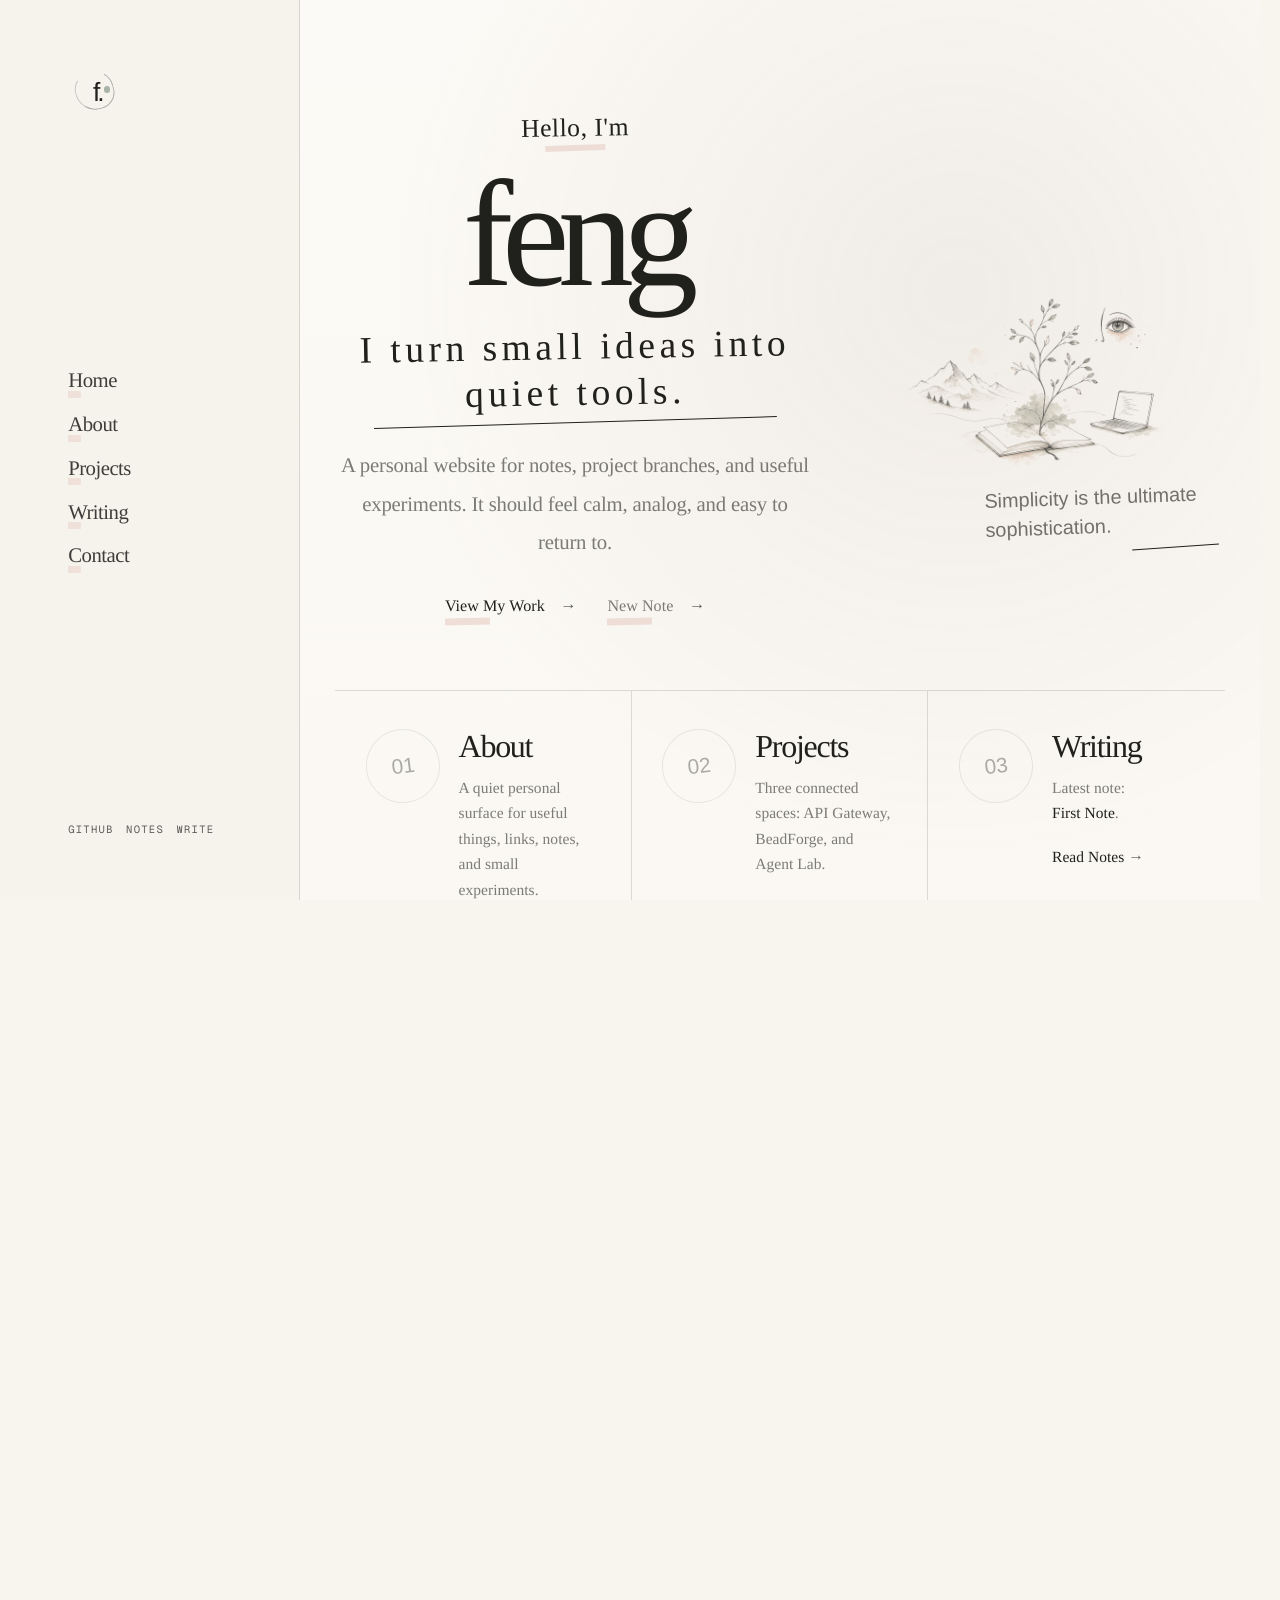
==== commit d2222b8a: "Site updated: 2026-06-07 22:26:09" ====
--- a/index.html
+++ b/index.html
@@ -102,7 +102,7 @@
     <!--- Icon Part-->
     <link rel="icon" type="image/png" href="/images/redefine-favicon.svg" sizes="192x192">
     <link rel="apple-touch-icon" sizes="180x180" href="/images/redefine-favicon.svg">
-    <meta name="theme-color" content="#6b6b6b">
+    <meta name="theme-color" content="#1f1d19">
     <link rel="shortcut icon" href="/images/redefine-favicon.svg">
     <!--- Page Info-->
     
@@ -129,7 +129,7 @@
 
     
 
-    <link rel="stylesheet" href="/css/common/site-refine.css?v=20260606-porcelain">
+    <link rel="stylesheet" href="/css/common/site-refine.css?v=20260607-editorial-sketch">
 
     
 <link rel="stylesheet" href="/fonts/GeistMono/geist-mono.css">
@@ -151,7 +151,7 @@
 
     <script id="hexo-configurations">
     window.config = {"hostname":"feng.xx.kg","root":"/","language":"en"};
-    window.theme = {"articles":{"style":{"font_size":"16px","line_height":1.5,"image_border_radius":"14px","image_alignment":"center","image_caption":false,"link_icon":true,"delete_mask":false,"title_alignment":"left","headings_top_spacing":{"h1":"3.2rem","h2":"2.4rem","h3":"1.9rem","h4":"1.6rem","h5":"1.4rem","h6":"1.3rem"}},"word_count":{"enable":true,"count":true,"min2read":true},"author_label":{"enable":true,"auto":false,"list":[]},"code_block":{"copy":true,"style":"mac","highlight_theme":{"light":"github","dark":"github-dark"},"font":{"enable":false,"family":null,"url":null}},"toc":{"enable":true,"max_depth":3,"number":false,"expand":true,"init_open":true},"copyright":{"enable":false,"default":"cc_by_nc_sa"},"lazyload":true,"pangu_js":false,"recommendation":{"enable":false,"title":"推荐阅读","limit":3,"mobile_limit":2,"placeholder":"/images/wallhaven-wqery6-light.webp","skip_dirs":[]}},"colors":{"primary":"#6b6b6b","secondary":"#a3a3a3","default_mode":"light"},"global":{"fonts":{"chinese":{"enable":false,"family":"Noto Sans SC","url":null},"english":{"enable":true,"family":"Geist Sans","url":"https://cdn.jsdelivr.net/npm/@fontsource/geist-sans@5.2.5/index.css"},"title":{"enable":true,"family":"Geist Sans","url":"https://cdn.jsdelivr.net/npm/@fontsource/geist-sans@5.2.5/index.css"}},"content_max_width":"1180px","sidebar_width":"300px","hover":{"shadow":false,"scale":false},"scroll_progress":{"bar":true,"percentage":false},"website_counter":{"url":"https://cn.vercount.one/js","enable":false,"site_pv":true,"site_uv":true,"post_pv":true},"single_page":true,"preloader":{"enable":false,"custom_message":null},"side_tools":{"gear_rotation":false,"auto_expand":false},"open_graph":{"enable":true,"image":"/images/redefine-og.webp","description":"A quiet personal network for notes, tools, and small experiments."},"google_analytics":{"enable":false,"id":null}},"home_banner":{"enable":false,"style":"fixed","image":{"light":"/images/wallhaven-wqery6-light.webp","dark":"/images/wallhaven-wqery6-dark.webp"},"title":"feng","subtitle":{"text":[],"hitokoto":{"enable":false,"show_author":false,"api":"https://v1.hitokoto.cn"},"typing_speed":100,"backing_speed":80,"starting_delay":500,"backing_delay":1500,"loop":true,"smart_backspace":true},"text_color":{"light":"#f5f5f5","dark":"#d9d9d9"},"text_style":{"title_size":"2.8rem","subtitle_size":"1.5rem","line_height":1.2},"custom_font":{"enable":false,"family":null,"url":null},"social_links":{"enable":false,"style":"default","links":[{"icon":"fa-brands fa-github","url":null},{"icon":"fa-brands fa-twitter","url":null},{"icon":"fa-solid fa-at","url":"you@example.com"},{"icon":"fa-brands fa-telegram","url":null},{"icon":"/images/custom-icon.svg","url":null}],"qrs":[{"icon":"fa-brands fa-weixin","qr":null},{"icon":"/images/custom-icon.svg","qr":null}]}},"plugins":{"feed":{"enable":false},"aplayer":{"enable":false,"type":"fixed","audios":[{"name":null,"artist":null,"url":null,"cover":null,"lrc":null}]},"mermaid":{"enable":false,"version":"11.4.1","theme":{"light":"default","dark":"dark"}}},"version":"2.9.0","navbar":{"auto_hide":false,"color":{"left":"#f0f0f0","right":"#d8d8d8","transparency":82},"width":{"home":"1200px","pages":"1000px"},"links":{"Home":{"path":"/","icon":"fa-regular fa-house"},"About":{"path":"/about","icon":"fa-regular fa-user"},"Notes":{"path":"/archives","icon":"fa-regular fa-pen-to-square"},"Projects":{"path":"/projects","icon":"fa-regular fa-folder-open"},"Process":{"path":"/#process","icon":"fa-regular fa-compass"}},"search":{"enable":false,"preload":true}},"page_templates":{"friends_column":2,"tags_style":"blur","masonry":{"batch_size":12,"initial_batch_size":24}},"home":{"sidebar":{"enable":true,"position":"left","first_item":"menu","announcement":"A quiet personal network for notes, tools, and small experiments.","show_on_mobile":true,"links":{"About":{"path":"/about","icon":"fa-regular fa-user"},"Notes":{"path":"/archives","icon":"fa-regular fa-pen-to-square"},"Projects":{"path":"/projects","icon":"fa-regular fa-folder-open"},"Process":{"path":"/#process","icon":"fa-regular fa-compass"}}},"article_date_format":"auto","excerpt_length":200,"categories":{"enable":true,"limit":3},"tags":{"enable":true,"limit":3}},"footer":{"runtime":false,"icon":"<i class=\"fa-solid fa-circle\" style=\"font-size: 0.45rem; color: #9a9a9a\"></i>","start":"2026/4/9 16:35:37","statistics":false,"customize":null,"icp":{"enable":false,"number":null,"url":null}},"footerStart":"2026/4/9 16:35:37","mermaid":{"style":{"light":"default","dark":"dark"}}};
+    window.theme = {"articles":{"style":{"font_size":"16px","line_height":1.5,"image_border_radius":"14px","image_alignment":"center","image_caption":false,"link_icon":true,"delete_mask":false,"title_alignment":"left","headings_top_spacing":{"h1":"3.2rem","h2":"2.4rem","h3":"1.9rem","h4":"1.6rem","h5":"1.4rem","h6":"1.3rem"}},"word_count":{"enable":true,"count":true,"min2read":true},"author_label":{"enable":true,"auto":false,"list":[]},"code_block":{"copy":true,"style":"mac","highlight_theme":{"light":"github","dark":"github-dark"},"font":{"enable":false,"family":null,"url":null}},"toc":{"enable":true,"max_depth":3,"number":false,"expand":true,"init_open":true},"copyright":{"enable":false,"default":"cc_by_nc_sa"},"lazyload":true,"pangu_js":false,"recommendation":{"enable":false,"title":"推荐阅读","limit":3,"mobile_limit":2,"placeholder":"/images/wallhaven-wqery6-light.webp","skip_dirs":[]}},"colors":{"primary":"#1f1d19","secondary":"#b8a99b","default_mode":"light"},"global":{"fonts":{"chinese":{"enable":false,"family":"Noto Sans SC","url":null},"english":{"enable":true,"family":"Geist Sans","url":"https://cdn.jsdelivr.net/npm/@fontsource/geist-sans@5.2.5/index.css"},"title":{"enable":true,"family":"Geist Sans","url":"https://cdn.jsdelivr.net/npm/@fontsource/geist-sans@5.2.5/index.css"}},"content_max_width":"1180px","sidebar_width":"300px","hover":{"shadow":false,"scale":false},"scroll_progress":{"bar":true,"percentage":false},"website_counter":{"url":"https://cn.vercount.one/js","enable":false,"site_pv":true,"site_uv":true,"post_pv":true},"single_page":true,"preloader":{"enable":false,"custom_message":null},"side_tools":{"gear_rotation":false,"auto_expand":false},"open_graph":{"enable":true,"image":"/images/redefine-og.webp","description":"A quiet personal network for notes, tools, and small experiments."},"google_analytics":{"enable":false,"id":null}},"home_banner":{"enable":false,"style":"fixed","image":{"light":"/images/wallhaven-wqery6-light.webp","dark":"/images/wallhaven-wqery6-dark.webp"},"title":"feng","subtitle":{"text":[],"hitokoto":{"enable":false,"show_author":false,"api":"https://v1.hitokoto.cn"},"typing_speed":100,"backing_speed":80,"starting_delay":500,"backing_delay":1500,"loop":true,"smart_backspace":true},"text_color":{"light":"#f5f5f5","dark":"#d9d9d9"},"text_style":{"title_size":"2.8rem","subtitle_size":"1.5rem","line_height":1.2},"custom_font":{"enable":false,"family":null,"url":null},"social_links":{"enable":false,"style":"default","links":[{"icon":"fa-brands fa-github","url":null},{"icon":"fa-brands fa-twitter","url":null},{"icon":"fa-solid fa-at","url":"you@example.com"},{"icon":"fa-brands fa-telegram","url":null},{"icon":"/images/custom-icon.svg","url":null}],"qrs":[{"icon":"fa-brands fa-weixin","qr":null},{"icon":"/images/custom-icon.svg","qr":null}]}},"plugins":{"feed":{"enable":false},"aplayer":{"enable":false,"type":"fixed","audios":[{"name":null,"artist":null,"url":null,"cover":null,"lrc":null}]},"mermaid":{"enable":false,"version":"11.4.1","theme":{"light":"default","dark":"dark"}}},"version":"2.9.0","navbar":{"auto_hide":false,"color":{"left":"#f0f0f0","right":"#d8d8d8","transparency":82},"width":{"home":"1200px","pages":"1000px"},"links":{"Home":{"path":"/","icon":"fa-regular fa-house"},"About":{"path":"/about","icon":"fa-regular fa-user"},"Notes":{"path":"/archives","icon":"fa-regular fa-pen-to-square"},"Projects":{"path":"/projects","icon":"fa-regular fa-folder-open"},"Process":{"path":"/#process","icon":"fa-regular fa-compass"}},"search":{"enable":false,"preload":true}},"page_templates":{"friends_column":2,"tags_style":"blur","masonry":{"batch_size":12,"initial_batch_size":24}},"home":{"sidebar":{"enable":true,"position":"left","first_item":"menu","announcement":"A quiet personal network for notes, tools, and small experiments.","show_on_mobile":true,"links":{"About":{"path":"/about","icon":"fa-regular fa-user"},"Notes":{"path":"/archives","icon":"fa-regular fa-pen-to-square"},"Projects":{"path":"/projects","icon":"fa-regular fa-folder-open"},"Process":{"path":"/#process","icon":"fa-regular fa-compass"}}},"article_date_format":"auto","excerpt_length":200,"categories":{"enable":true,"limit":3},"tags":{"enable":true,"limit":3}},"footer":{"runtime":false,"icon":"<i class=\"fa-solid fa-circle\" style=\"font-size: 0.45rem; color: #9a9a9a\"></i>","start":"2026/4/9 16:35:37","statistics":false,"customize":null,"icp":{"enable":false,"number":null,"url":null}},"footerStart":"2026/4/9 16:35:37","mermaid":{"style":{"light":"default","dark":"dark"}}};
     window.lang_ago = {"second":"%s seconds ago","minute":"%s minutes ago","hour":"%s hours ago","day":"%s days ago","week":"%s weeks ago","month":"%s months ago","year":"%s years ago"};
     window.i18n = {"search":"Search...","toc":"On this page","prev":"Prev","next":"Next","prev_posts":"Prev posts","next_posts":"Next posts","page":"Page %d","recent_posts":"Recent Posts","share":"Share","powered_by":"POWERED BY %s","theme":"THEME","rss_feed":"RSS Feed","category":"Category","categories":"Categories","tag":"Tag","tags":"Tags","post":"Post","posts":"Posts","tagcloud":"Tag Cloud","comment":"Comment","comments":"Comments","home":"Home","archive":"Archive","archives":"Archives","top":"TOP","sticky":"Sticky","go-back-home":"Go Back Home","masonry_loading":"Loading photos...","image_viewer":"Image viewer","close":"Close","exif":{"title":"EXIF","cards":{"camera":"Camera","lens":"Lens","exposure":"Exposure","other":"Other"},"fields":{"make":"Brand","model":"Model","date_taken":"Date taken","lens_model":"Lens","focal_length":"Focal length","focus_mode":"Focus mode","shutter":"Shutter","aperture":"Aperture","iso":"ISO","exposure_program":"Exposure program","exposure_compensation":"Exposure compensation","metering_mode":"Metering mode","flash":"Flash","white_balance":"White balance","latitude":"Latitude","longitude":"Longitude","altitude":"Altitude"},"status":{"loading":"Loading...","no_exif":"No EXIF available","library_missing":"EXIF library not loaded","image_source_missing":"Image source unavailable","unavailable":"EXIF unavailable (blocked by CORS or missing metadata)","flag_unavailable":"EXIF unavailable"}},"about":"About","changelog":"Changelog","links":"Links","link":"Link","friends":"Friends","friend":"Friend","timeline":"Timeline","shuoshuo":"Shuoshuo","bookmarks":"Bookmarks","site_uv":"VISITOR COUNT","site_pv":"TOTAL PAGE VIEWS","read_more":"Read more","wordcount":"Words","min2read":"Mins","status":"Status","runtime":"Blog up for","days":"days","hours":"hrs","minutes":"Min","seconds":"Sec","optimized_by":"and Optimized by Evan","rights":"All Rights Reserved","site_posts":"%s posts in total","site_wordcount":"%s words in total","copyright":{"author":"Author","title":"Title","link":"Link","create_time":"Created at","update_time":"Updated at","license_title":"License","license_content":"This work is licensed under %s.","all_rights_reserved":"All Rights Reserved &#169; %s","public_domain":"This work is in the public domain."},"ago":{"second":"%s seconds ago","minute":"%s minutes ago","hour":"%s hours ago","day":"%s days ago","week":"%s weeks ago","month":"%s months ago","year":"%s years ago"},"create_time":"Created","update_time":"Updated","expired":"This post is written %s days ago, and the content may not be up to date."};
     window.data = {"masonry":false};
@@ -452,25 +452,22 @@
 
         <nav class="portfolio-nav" aria-label="Home sections">
             <a href="#home">Home</a>
-            <a href="#projects">Branches</a>
-            <a href="#notes">Notes</a>
             <a href="#about">About</a>
+            <a href="#projects">Projects</a>
+            <a href="#notes">Writing</a>
             <a href="#contact">Contact</a>
         </nav>
 
         <div class="portfolio-sidebar-footer">
             <div class="portfolio-socials" aria-label="Social links">
                 <a href="https://github.com/feng129685" target="_blank" rel="noopener" aria-label="GitHub">
-                    <span>gh</span>
+                    <span>GitHub</span>
                 </a>
                 <a href="/archives/" aria-label="Notes archive">
-                    <span>notes</span>
+                    <span>Notes</span>
                 </a>
-                <a href="/projects/" aria-label="Project index">
-                    <span>work</span>
-                </a>
-                <a href="#contact" aria-label="Contact">
-                    <span>mail</span>
+                <a href="/write/" aria-label="Create a new note">
+                    <span>Write</span>
                 </a>
             </div>
             <p>&copy; 2026 feng</p>
@@ -483,149 +480,107 @@
 			<div class="main-content">
 				
 
-<div class="home-content-container portfolio-home tree-home" id="home">
-    <section class="tree-hero" aria-labelledby="tree-title">
-        <div class="tree-hero__copy">
-            <p class="tree-eyebrow">feng's tree / personal network</p>
-            <h1 id="tree-title">feng's quiet workspace.</h1>
-            <p class="tree-lead">
-                A calm front room for notes, small tools, and experiments that stay useful.
-                Light on the surface, considered underneath.
+<div class="home-content-container portfolio-home sketch-home" id="home">
+    <section class="sketch-hero" aria-labelledby="sketch-title">
+        <div class="sketch-hero__copy">
+            <p class="sketch-script">Hello, I'm</p>
+            <h1 id="sketch-title">feng</h1>
+            <p class="sketch-statement">I turn small ideas into quiet tools.</p>
+            <p class="sketch-lead">
+                A personal website for notes, project branches, and useful experiments.
+                It should feel calm, analog, and easy to return to.
             </p>
-            <div class="tree-actions">
-                <a class="tree-button tree-button--primary" href="#projects">Explore branches</a>
-                <a class="tree-button tree-button--ghost" href="#notes">Recent writing</a>
+            <div class="sketch-actions">
+                <a class="sketch-text-link" href="#projects">View My Work <span aria-hidden="true">&rarr;</span></a>
+                <a class="sketch-text-link sketch-text-link--muted" href="/write/">New Note <span aria-hidden="true">&rarr;</span></a>
             </div>
         </div>
 
-        <aside class="tree-console" aria-label="Network snapshot">
-            <div class="tree-console__bar" aria-hidden="true">
-                <span></span>
-                <span></span>
-                <span></span>
+        <figure class="sketch-art">
+            <img
+                src="/images/feng-portfolio-art-alpha.png"
+                width="900"
+                height="600"
+                alt="Hand-drawn notebook, branch, mountain, eye, and laptop illustration"
+                fetchpriority="high">
+            <figcaption>Simplicity is the ultimate sophistication.</figcaption>
+        </figure>
+    </section>
+
+    <section class="sketch-feature-row" aria-label="Site highlights">
+        <article class="sketch-feature-card" id="about">
+            <span class="sketch-feature-card__mark" aria-hidden="true">01</span>
+            <div>
+                <h2>About</h2>
+                <p>A quiet personal surface for useful things, links, notes, and small experiments.</p>
+                <a href="/about/">More About Me <span aria-hidden="true">&rarr;</span></a>
             </div>
-            <div class="tree-console__body">
-                <p><span>root</span> feng.xx.kg</p>
-                <p><span>branch</span> api / bead / agent</p>
-                <p><span>mode</span> quiet, useful, personal</p>
+        </article>
+
+        <article class="sketch-feature-card" id="projects">
+            <span class="sketch-feature-card__mark" aria-hidden="true">02</span>
+            <div>
+                <h2>Projects</h2>
+                <p>Three connected spaces: API Gateway, BeadForge, and Agent Lab.</p>
+                <a href="/projects/">Explore Projects <span aria-hidden="true">&rarr;</span></a>
             </div>
-            <div class="tree-map" aria-hidden="true">
-                <span class="tree-map__core">f.</span>
-                <span class="tree-map__line tree-map__line--one"></span>
-                <span class="tree-map__line tree-map__line--two"></span>
-                <span class="tree-map__line tree-map__line--three"></span>
-                <span class="tree-map__node tree-map__node--api">api</span>
-                <span class="tree-map__node tree-map__node--bead">bead</span>
-                <span class="tree-map__node tree-map__node--agent">agent</span>
+        </article>
+
+        <article class="sketch-feature-card" id="notes">
+            <span class="sketch-feature-card__mark" aria-hidden="true">03</span>
+            <div>
+                <h2>Writing</h2>
+                
+                    <p>Latest note: <a class="sketch-inline-note" href="/2026/05/16/hello-world/">First Note</a>.</p>
+                
+                <a href="/archives/">Read Notes <span aria-hidden="true">&rarr;</span></a>
             </div>
-        </aside>
+        </article>
     </section>
 
-    <section class="tree-section tree-branches" id="projects" aria-labelledby="branches-title">
-        <div class="tree-section__head">
-            <p class="tree-eyebrow">Branches</p>
-            <h2 id="branches-title">Three projects from the same root.</h2>
-            <a href="/projects/" class="tree-inline-link">Open project index <span aria-hidden="true">&rarr;</span></a>
+    <section class="sketch-section sketch-projects" aria-labelledby="sketch-projects-title">
+        <div class="sketch-section__head">
+            <p class="sketch-script">Selected work</p>
+            <h2 id="sketch-projects-title">Three branches from the same root.</h2>
         </div>
 
-        <div class="tree-branch-grid">
-            
-                <article class="tree-branch tree-branch--api">
+        <div class="sketch-project-list">
+            
+                <article class="sketch-project-card sketch-project-card--api">
                     <a href="https://api.feng.xx.kg/" target="_blank" rel="noopener" aria-label="Open API Gateway">
-                        <span class="tree-branch__number">01</span>
-                        <span class="tree-branch__label">route</span>
+                        <span>01</span>
                         <h3>API Gateway</h3>
-                        <p>A private gateway for model access, routing, and small service experiments.</p>
-                        <span class="tree-branch__host">api.feng.xx.kg <span aria-hidden="true">&rarr;</span></span>
+                        <p>A private gateway for routing, access, and small service experiments.</p>
+                        <small>api.feng.xx.kg &rarr;</small>
                     </a>
                 </article>
             
-                <article class="tree-branch tree-branch--bead">
+                <article class="sketch-project-card sketch-project-card--bead">
                     <a href="https://bead.feng.xx.kg/" target="_blank" rel="noopener" aria-label="Open BeadForge">
-                        <span class="tree-branch__number">02</span>
-                        <span class="tree-branch__label">craft</span>
+                        <span>02</span>
                         <h3>BeadForge</h3>
-                        <p>A visual tool for turning images into bead patterns, color maps, and making steps.</p>
-                        <span class="tree-branch__host">bead.feng.xx.kg <span aria-hidden="true">&rarr;</span></span>
+                        <p>A visual workspace for turning images into bead patterns and making steps.</p>
+                        <small>bead.feng.xx.kg &rarr;</small>
                     </a>
                 </article>
             
-                <article class="tree-branch tree-branch--agent">
+                <article class="sketch-project-card sketch-project-card--agent">
                     <a href="https://agent.feng.xx.kg/" target="_blank" rel="noopener" aria-label="Open Agent Lab">
-                        <span class="tree-branch__number">03</span>
-                        <span class="tree-branch__label">agent</span>
+                        <span>03</span>
                         <h3>Agent Lab</h3>
-                        <p>A focused interface for guided thinking, review loops, and quiet interactive sessions.</p>
-                        <span class="tree-branch__host">agent.feng.xx.kg <span aria-hidden="true">&rarr;</span></span>
+                        <p>A focused room for guided thinking, review loops, and quiet sessions.</p>
+                        <small>agent.feng.xx.kg &rarr;</small>
                     </a>
                 </article>
             
         </div>
     </section>
 
-    <section class="tree-section tree-notes" id="notes" aria-labelledby="notes-title">
-        <div class="tree-section__head tree-section__head--row">
-            <div>
-                <p class="tree-eyebrow">Notebook</p>
-                <h2 id="notes-title">Recent writing</h2>
-            </div>
-            <div class="tree-section__actions">
-                <a href="/archives/" class="tree-inline-link">All notes <span aria-hidden="true">&rarr;</span></a>
-                <a href="/write/" class="tree-inline-link tree-inline-link--muted">New note <span aria-hidden="true">&rarr;</span></a>
-            </div>
-        </div>
-
-        <div class="tree-note-list">
-            
-                
-                    <article class="tree-note">
-                        <span class="tree-note__index">01</span>
-                        <div>
-                            <h3><a href="/2026/05/16/hello-world/">First Note</a></h3>
-                            <p>This is the first note in the archive.
-I want this site to feel less like a loud profile and more like a room...</p>
-                        </div>
-                        <time datetime="2026-05-16T10:00:00.000Z">2026-05-16</time>
-                    </article>
-                
-            
-        </div>
-    </section>
-
-    <section class="tree-section tree-about" id="about" aria-labelledby="about-title">
-        <div class="tree-about__card">
-            <p class="tree-eyebrow">About</p>
-            <h2 id="about-title">A personal site with room to breathe.</h2>
-            <p>
-                I use this space as a calm front room for public work: notes, useful tools,
-                experiments, and small traces of things being shaped over time.
-            </p>
-            <a href="/about/" class="tree-inline-link">Read about <span aria-hidden="true">&rarr;</span></a>
-        </div>
-        <div class="tree-about__meta">
-            <article>
-                <span>01</span>
-                <h3>Write</h3>
-                <p>Keep useful observations visible.</p>
-            </article>
-            <article>
-                <span>02</span>
-                <h3>Build</h3>
-                <p>Turn rough ideas into small working systems.</p>
-            </article>
-            <article>
-                <span>03</span>
-                <h3>Refine</h3>
-                <p>Return later, remove noise, keep the good parts.</p>
-            </article>
-        </div>
-    </section>
-
-    <section class="tree-section tree-contact" id="contact" aria-labelledby="contact-title">
-        <p class="tree-eyebrow">Contact</p>
-        <h2 id="contact-title">The public trace lives on GitHub.</h2>
-        <a class="tree-button tree-button--primary" href="https://github.com/feng129685" target="_blank" rel="noopener">
-            Visit GitHub
+    <section class="sketch-section sketch-contact" id="contact" aria-labelledby="sketch-contact-title">
+        <p class="sketch-script">Contact</p>
+        <h2 id="sketch-contact-title">The public trace lives on GitHub.</h2>
+        <a class="sketch-text-link" href="https://github.com/feng129685" target="_blank" rel="noopener">
+            Visit GitHub <span aria-hidden="true">&rarr;</span>
         </a>
     </section>
 </div>
--- a/css/style.css
+++ b/css/style.css
@@ -126,7 +126,7 @@
   --second-background-color: #f7f7f7;
   --third-background-color: #f4f4f4;
   --third-background-color-transparent: rgba(241,241,241,0.72);
-  --primary-color: #6b6b6b;
+  --primary-color: #1f1d19;
   --first-text-color: rgba(0,0,0,0.82);
   --second-text-color: rgba(0,0,0,0.74);
   --third-text-color: rgba(0,0,0,0.46);
@@ -134,7 +134,7 @@
   --default-text-color: rgba(0,0,0,0.64);
   --invert-text-color: #bebec6;
   --border-color: rgba(0,0,0,0.05);
-  --selection-color: #7a7a7a;
+  --selection-color: #38352d;
   --shadow-color-1: rgba(0,0,0,0.035);
   --shadow-color-2: rgba(0,0,0,0.028);
   --shadow-hover-color: rgba(0,0,0,0.12);
@@ -173,7 +173,7 @@
   --second-background-color: #f7f7f7;
   --third-background-color: #f4f4f4;
   --third-background-color-transparent: rgba(241,241,241,0.72);
-  --primary-color: #6b6b6b;
+  --primary-color: #1f1d19;
   --first-text-color: rgba(0,0,0,0.82);
   --second-text-color: rgba(0,0,0,0.74);
   --third-text-color: rgba(0,0,0,0.46);
@@ -181,7 +181,7 @@
   --default-text-color: rgba(0,0,0,0.64);
   --invert-text-color: #bebec6;
   --border-color: rgba(0,0,0,0.05);
-  --selection-color: #7a7a7a;
+  --selection-color: #38352d;
   --shadow-color-1: rgba(0,0,0,0.035);
   --shadow-color-2: rgba(0,0,0,0.028);
   --shadow-hover-color: rgba(0,0,0,0.12);
@@ -220,7 +220,7 @@
   --second-background-color: #242529;
   --third-background-color: #292b2f;
   --third-background-color-transparent: rgba(32,33,36,0.6);
-  --primary-color: #6b6b6b;
+  --primary-color: #1f1d19;
   --first-text-color: rgba(255,255,255,0.9);
   --second-text-color: rgba(255,255,255,0.82);
   --third-text-color: rgba(255,255,255,0.5);
@@ -228,7 +228,7 @@
   --default-text-color: rgba(255,255,255,0.72);
   --invert-text-color: #373d3f;
   --border-color: rgba(255,255,255,0.08);
-  --selection-color: #7a7a7a;
+  --selection-color: #38352d;
   --shadow-color-1: rgba(255,255,255,0.05);
   --shadow-color-2: rgba(255,255,255,0.03);
   --shadow-hover-color: rgba(255,255,255,0.12);
@@ -9854,6 +9854,2399 @@
     line-height: 1.72 !important;
   }
 }
+html {
+  background: #06080d !important;
+  color-scheme: dark;
+}
+body {
+  background: #06080d !important;
+  font-family: 'Geist', 'Inter', 'Segoe UI', 'Noto Sans SC', sans-serif !important;
+  -webkit-font-smoothing: antialiased;
+  text-rendering: geometricPrecision;
+}
+body::selection,
+body *::selection {
+  color: #071019 !important;
+  background: #b9dcf7 !important;
+}
+a:focus-visible,
+button:focus-visible,
+input:focus-visible,
+textarea:focus-visible {
+  outline: 2px solid rgba(156,199,232,0.72) !important;
+  outline-offset: 4px !important;
+}
+.right-side-tools-container {
+  display: none !important;
+}
+.progress-bar-container {
+  height: 2px !important;
+}
+.progress-bar-container .scroll-progress-bar,
+.progress-bar-container .pjax-progress-bar,
+.progress-bar-container .swup-progress-bar {
+  height: 2px !important;
+  background: linear-gradient(90deg, rgba(156,199,232,0.92), rgba(255,255,255,0.46)) !important;
+  box-shadow: none !important;
+  border-radius: 999px !important;
+}
+.portfolio-home-page,
+html.dark .portfolio-home-page {
+  min-height: 100vh;
+  color: #f3f7fb !important;
+  background: #06080d !important;
+}
+.portfolio-home-page .main-content-container,
+html.dark .portfolio-home-page .main-content-container {
+  padding-top: 0 !important;
+  background: transparent !important;
+}
+.portfolio-home-page .main-content-header,
+html.dark .portfolio-home-page .main-content-header,
+.portfolio-home-page .main-content-footer,
+html.dark .portfolio-home-page .main-content-footer,
+.portfolio-home-page .portfolio-sidebar-shell,
+html.dark .portfolio-home-page .portfolio-sidebar-shell {
+  display: none !important;
+}
+.portfolio-home-page .main-content-body,
+html.dark .portfolio-home-page .main-content-body {
+  display: block !important;
+  padding: 0 !important;
+  background: transparent !important;
+}
+.portfolio-home-page .main-content,
+html.dark .portfolio-home-page .main-content {
+  width: 100% !important;
+  max-width: none !important;
+  min-height: 100vh !important;
+  margin: 0 !important;
+  background: transparent !important;
+}
+.portfolio-home-page .home-content-container,
+html.dark .portfolio-home-page .home-content-container {
+  margin: 0 !important;
+}
+.studio-home {
+  position: relative;
+  min-height: 100vh;
+  overflow: hidden;
+  color: #f3f7fb !important;
+  background: radial-gradient(circle at 78% 8%, rgba(156,199,232,0.18), transparent 28%), radial-gradient(circle at 10% 22%, rgba(255,255,255,0.06), transparent 24%), linear-gradient(145deg, #05070b 0%, #0a0e15 52%, #06080d 100%) !important;
+  isolation: isolate;
+}
+.studio-home::before {
+  content: '';
+  position: fixed;
+  inset: 0;
+  z-index: -2;
+  pointer-events: none;
+  background-image: linear-gradient(rgba(231,238,246,0.045) 1px, transparent 1px), linear-gradient(90deg, rgba(231,238,246,0.035) 1px, transparent 1px);
+  background-size: 78px 78px;
+  mask-image: radial-gradient(circle at 58% 18%, #000 0%, rgba(0,0,0,0.78) 28%, transparent 72%);
+  opacity: 0.62;
+}
+.studio-home::after {
+  content: '';
+  position: fixed;
+  right: -18vw;
+  top: 8vh;
+  z-index: -1;
+  width: 64vw;
+  height: 64vw;
+  pointer-events: none;
+  border-radius: 999px;
+  background: radial-gradient(circle, rgba(156,199,232,0.13), rgba(156,199,232,0.038) 42%, transparent 70%);
+  filter: blur(18px);
+}
+.studio-nav,
+.studio-hero,
+.studio-section {
+  width: 1180px;
+  margin: 0 auto;
+}
+.studio-nav {
+  position: sticky;
+  top: 1rem;
+  z-index: 30;
+  display: flex;
+  align-items: center;
+  justify-content: space-between;
+  gap: 1rem;
+  min-height: 4rem;
+  margin-top: 1rem;
+  padding: 0.6rem 0.72rem 0.6rem 1rem;
+  border: 1px solid rgba(231,238,246,0.105);
+  border-radius: 999px;
+  background: rgba(10,14,21,0.72);
+  box-shadow: 0 18px 70px rgba(0,0,0,0.28), inset 0 1px rgba(255,255,255,0.06);
+  backdrop-filter: blur(20px) saturate(118%);
+}
+.studio-brand {
+  display: inline-flex;
+  min-width: 6.2rem;
+  min-height: 2.5rem;
+  align-items: center;
+  padding: 0 0.45rem;
+  color: #f3f7fb !important;
+  font-family: 'Geist', 'Inter', 'Segoe UI', 'Noto Sans SC', sans-serif !important;
+  font-size: 1.05rem;
+  font-weight: 680;
+  letter-spacing: -0.045em;
+  text-decoration: none !important;
+}
+.studio-brand i {
+  color: #9cc7e8 !important;
+  font-style: normal;
+}
+.studio-nav__links {
+  display: flex;
+  align-items: center;
+  justify-content: center;
+  gap: 0.22rem;
+  min-width: 0;
+}
+.studio-nav__links a {
+  display: inline-flex;
+  min-height: 2.45rem;
+  align-items: center;
+  padding: 0 0.86rem;
+  color: rgba(231,238,246,0.68) !important;
+  border-radius: 999px;
+  font-family: 'Geist', 'Inter', 'Segoe UI', 'Noto Sans SC', sans-serif !important;
+  font-size: 0.88rem;
+  font-weight: 560;
+  letter-spacing: -0.015em;
+  text-decoration: none !important;
+  transition: color 160ms ease, background 160ms ease, opacity 160ms ease;
+}
+.studio-nav__links a:hover {
+  color: #f3f7fb !important;
+  background: rgba(255,255,255,0.07);
+}
+.studio-nav__status {
+  display: inline-flex;
+  min-height: 2.5rem;
+  align-items: center;
+  justify-content: center;
+  padding: 0 1rem;
+  color: #061018 !important;
+  background: linear-gradient(135deg, #b9dcf7, #dceefa);
+  border: 1px solid rgba(255,255,255,0.48);
+  border-radius: 999px;
+  font-family: 'Geist', 'Inter', 'Segoe UI', 'Noto Sans SC', sans-serif !important;
+  font-size: 0.86rem;
+  font-weight: 680;
+  letter-spacing: -0.015em;
+  text-decoration: none !important;
+  box-shadow: 0 12px 44px rgba(156,199,232,0.18);
+  transition: transform 220ms cubic-bezier(0.19, 1, 0.22, 1), box-shadow 180ms ease;
+}
+.studio-nav__status:hover {
+  transform: translateY(-1px);
+  box-shadow: 0 16px 54px rgba(156,199,232,0.24);
+}
+.studio-hero {
+  display: grid;
+  grid-template-columns: minmax(0, 1.06fr) minmax(360px, 0.86fr);
+  align-items: center;
+  gap: clamp(2rem, 5vw, 5.4rem);
+  min-height: calc(100vh - 5rem);
+  padding: clamp(4.2rem, 7vw, 6.8rem) 0 clamp(3.2rem, 5vw, 5rem);
+}
+.studio-hero__copy {
+  max-width: 760px;
+}
+.studio-kicker {
+  display: inline-flex;
+  align-items: center;
+  gap: 0.7rem;
+  margin: 0 0 1.2rem !important;
+  color: #9cc7e8 !important;
+  font-family: 'Geist Mono', 'JetBrains Mono', 'SFMono-Regular', Consolas, monospace !important;
+  font-size: 0.72rem !important;
+  font-weight: 620 !important;
+  letter-spacing: 0.16em !important;
+  text-transform: uppercase !important;
+}
+.studio-kicker::after {
+  content: '';
+  display: inline-block;
+  width: 3.2rem;
+  height: 1px;
+  background: linear-gradient(90deg, rgba(156,199,232,0.52), transparent);
+}
+.studio-hero h1,
+.studio-section h2,
+.studio-contact h2 {
+  margin: 0 !important;
+  color: #f3f7fb !important;
+  font-family: 'Geist', 'Inter', 'Segoe UI', 'Noto Sans SC', sans-serif !important;
+  font-weight: 720 !important;
+  letter-spacing: -0.078em !important;
+  text-wrap: balance;
+}
+.studio-hero h1 {
+  max-width: 840px;
+  font-size: clamp(4.2rem, 8.3vw, 8.8rem) !important;
+  line-height: 0.88 !important;
+}
+.studio-lead {
+  max-width: 42rem;
+  margin: 1.7rem 0 0 !important;
+  color: rgba(231,238,246,0.68) !important;
+  font-family: 'Geist', 'Inter', 'Segoe UI', 'Noto Sans SC', sans-serif !important;
+  font-size: clamp(1.05rem, 1.45vw, 1.26rem) !important;
+  line-height: 1.72 !important;
+  letter-spacing: -0.02em;
+}
+.studio-actions,
+.studio-section__actions {
+  display: flex;
+  flex-wrap: wrap;
+  align-items: center;
+  gap: 0.78rem;
+}
+.studio-actions {
+  margin-top: 2.1rem;
+}
+.studio-button,
+.studio-inline-link {
+  display: inline-flex;
+  align-items: center;
+  justify-content: center;
+  gap: 0.46rem;
+  color: #f3f7fb !important;
+  font-family: 'Geist', 'Inter', 'Segoe UI', 'Noto Sans SC', sans-serif !important;
+  text-decoration: none !important;
+  transition: color 160ms ease, opacity 160ms ease, transform 220ms cubic-bezier(0.19, 1, 0.22, 1), background 160ms ease, border-color 160ms ease, box-shadow 180ms ease;
+}
+.studio-button {
+  min-height: 3rem;
+  padding: 0 1.12rem;
+  border: 1px solid rgba(231,238,246,0.105);
+  border-radius: 999px;
+  font-size: 0.94rem;
+  font-weight: 650;
+  letter-spacing: -0.018em;
+}
+.studio-button:hover {
+  transform: translateY(-2px);
+}
+.studio-button--primary {
+  color: #061018 !important;
+  background: linear-gradient(135deg, #b9dcf7, #eef8ff);
+  border-color: rgba(255,255,255,0.58);
+  box-shadow: 0 18px 58px rgba(156,199,232,0.18);
+}
+.studio-button--primary:hover {
+  box-shadow: 0 24px 74px rgba(156,199,232,0.25);
+}
+.studio-button--ghost {
+  color: rgba(231,238,246,0.68) !important;
+  background: rgba(255,255,255,0.04);
+}
+.studio-button--ghost:hover {
+  color: #f3f7fb !important;
+  background: rgba(255,255,255,0.075);
+  border-color: rgba(231,238,246,0.18);
+}
+.studio-inline-link {
+  width: fit-content;
+  color: rgba(231,238,246,0.68) !important;
+  font-size: 0.95rem;
+  font-weight: 620;
+  letter-spacing: -0.018em;
+}
+.studio-inline-link:hover {
+  color: #f3f7fb !important;
+  transform: translateX(3px);
+}
+.studio-inline-link--muted {
+  color: rgba(231,238,246,0.42) !important;
+}
+.studio-metrics {
+  display: flex;
+  flex-wrap: wrap;
+  gap: 0.72rem;
+  margin-top: 2.5rem;
+}
+.studio-metrics span {
+  display: inline-flex;
+  min-height: 2.25rem;
+  align-items: center;
+  gap: 0.48rem;
+  padding: 0 0.78rem;
+  color: rgba(231,238,246,0.42);
+  border: 1px solid rgba(231,238,246,0.085);
+  border-radius: 999px;
+  background: rgba(255,255,255,0.035);
+  font-family: 'Geist Mono', 'JetBrains Mono', 'SFMono-Regular', Consolas, monospace;
+  font-size: 0.72rem;
+  letter-spacing: 0.04em;
+  text-transform: uppercase;
+}
+.studio-metrics strong {
+  color: #f3f7fb;
+  font-weight: 680;
+}
+.studio-orbit {
+  position: relative;
+  min-height: 540px;
+  overflow: hidden;
+  border: 1px solid rgba(231,238,246,0.105);
+  border-radius: 34px;
+  background: linear-gradient(145deg, rgba(255,255,255,0.082), rgba(255,255,255,0.032));
+  box-shadow: 0 34px 110px rgba(0,0,0,0.34), inset 0 1px rgba(255,255,255,0.08);
+  backdrop-filter: blur(18px) saturate(112%);
+}
+.studio-orbit::before {
+  content: '';
+  position: absolute;
+  inset: -1px;
+  pointer-events: none;
+  background: radial-gradient(circle at 73% 20%, rgba(156,199,232,0.22), transparent 32%), radial-gradient(circle at 24% 82%, rgba(255,255,255,0.07), transparent 30%);
+}
+.studio-orbit__top,
+.studio-orbit__bottom {
+  position: relative;
+  z-index: 2;
+  display: flex;
+  align-items: center;
+  justify-content: space-between;
+  color: rgba(231,238,246,0.42);
+  font-family: 'Geist Mono', 'JetBrains Mono', 'SFMono-Regular', Consolas, monospace;
+  font-size: 0.7rem;
+  letter-spacing: 0.13em;
+  text-transform: uppercase;
+}
+.studio-orbit__top {
+  padding: 1.2rem 1.35rem;
+  border-bottom: 1px solid rgba(231,238,246,0.085);
+}
+.studio-orbit__top span:last-child {
+  position: relative;
+  padding-left: 0.9rem;
+  color: rgba(195,232,206,0.76);
+}
+.studio-orbit__top span:last-child::before {
+  content: '';
+  position: absolute;
+  left: 0;
+  top: 50%;
+  width: 0.42rem;
+  height: 0.42rem;
+  border-radius: 999px;
+  background: #9ee6b4;
+  box-shadow: 0 0 18px rgba(158,230,180,0.36);
+  transform: translateY(-50%);
+}
+.studio-orbit__bottom {
+  position: absolute;
+  inset: auto 1.35rem 1.25rem;
+  padding-top: 1rem;
+  border-top: 1px solid rgba(231,238,246,0.085);
+}
+.studio-orbit__bottom strong {
+  color: #f3f7fb;
+  font-weight: 650;
+  text-transform: none;
+  letter-spacing: 0;
+}
+.studio-orbit__canvas {
+  position: absolute;
+  inset: 5.4rem 1.3rem 4.8rem;
+  z-index: 1;
+}
+.studio-orbit__ring {
+  position: absolute;
+  left: 50%;
+  top: 50%;
+  border: 1px solid rgba(231,238,246,0.1);
+  border-radius: 999px;
+  transform: translate(-50%, -50%) rotate(-12deg);
+}
+.studio-orbit__ring--one {
+  width: 84%;
+  aspect-ratio: 1/1;
+}
+.studio-orbit__ring--two {
+  width: 58%;
+  aspect-ratio: 1/1;
+  border-color: rgba(156,199,232,0.16);
+  transform: translate(-50%, -50%) rotate(18deg);
+}
+.studio-orbit__core {
+  position: absolute;
+  left: 50%;
+  top: 50%;
+  display: grid;
+  width: 9.2rem;
+  height: 9.2rem;
+  place-items: center;
+  color: #f3f7fb !important;
+  background: linear-gradient(145deg, rgba(255,255,255,0.11), rgba(255,255,255,0.045));
+  border: 1px solid rgba(231,238,246,0.14);
+  border-radius: 2rem;
+  box-shadow: 0 24px 70px rgba(0,0,0,0.28), inset 0 1px rgba(255,255,255,0.08);
+  font-family: 'Geist', 'Inter', 'Segoe UI', 'Noto Sans SC', sans-serif;
+  font-size: 4.1rem;
+  font-weight: 720;
+  letter-spacing: -0.17em;
+  transform: translate(-50%, -50%);
+}
+.studio-orbit__node {
+  position: absolute;
+  display: inline-flex;
+  min-width: 4.7rem;
+  min-height: 2.25rem;
+  align-items: center;
+  justify-content: center;
+  color: rgba(231,238,246,0.68) !important;
+  background: rgba(255,255,255,0.06);
+  border: 1px solid rgba(231,238,246,0.12);
+  border-radius: 999px;
+  box-shadow: 0 16px 46px rgba(0,0,0,0.18);
+  font-family: 'Geist Mono', 'JetBrains Mono', 'SFMono-Regular', Consolas, monospace;
+  font-size: 0.66rem;
+  letter-spacing: 0.13em;
+  text-transform: uppercase;
+}
+.studio-orbit__node--api {
+  right: 3%;
+  top: 14%;
+}
+.studio-orbit__node--bead {
+  left: 4%;
+  bottom: 21%;
+}
+.studio-orbit__node--agent {
+  right: 9%;
+  bottom: 12%;
+}
+.studio-section {
+  position: relative;
+  padding: clamp(4.2rem, 7vw, 7rem) 0;
+  border-top: 1px solid rgba(231,238,246,0.085);
+}
+.studio-section__head {
+  display: grid;
+  gap: 0.86rem;
+  margin-bottom: clamp(1.7rem, 4vw, 3rem);
+}
+.studio-section__head h2 {
+  max-width: 760px;
+  font-size: clamp(2.35rem, 5.1vw, 5rem) !important;
+  line-height: 0.98 !important;
+}
+.studio-section__head--row {
+  grid-template-columns: minmax(0, 1fr) auto;
+  align-items: end;
+  gap: 1.5rem;
+}
+.studio-project-grid {
+  display: grid;
+  grid-template-columns: repeat(3, minmax(0, 1fr));
+  gap: clamp(1rem, 2vw, 1.28rem);
+}
+.studio-project-card {
+  min-width: 0;
+  min-height: 380px;
+}
+.studio-project-card a {
+  position: relative;
+  display: flex;
+  height: 100%;
+  min-height: 380px;
+  flex-direction: column;
+  overflow: hidden;
+  padding: clamp(1.25rem, 2.3vw, 1.8rem);
+  color: #f3f7fb !important;
+  text-decoration: none !important;
+  border: 1px solid rgba(231,238,246,0.105);
+  border-radius: 28px;
+  background: linear-gradient(155deg, rgba(255,255,255,0.078), rgba(255,255,255,0.032));
+  box-shadow: 0 24px 78px rgba(0,0,0,0.22), inset 0 1px rgba(255,255,255,0.06);
+  transition: transform 260ms cubic-bezier(0.19, 1, 0.22, 1), border-color 160ms ease, background 160ms ease, box-shadow 180ms ease;
+}
+.studio-project-card a::before {
+  content: '';
+  position: absolute;
+  right: -34%;
+  top: -22%;
+  width: 15rem;
+  height: 15rem;
+  border-radius: 999px;
+  background: radial-gradient(circle, rgba(156,199,232,0.16), transparent 68%);
+  transition: transform 320ms cubic-bezier(0.19, 1, 0.22, 1), opacity 180ms ease;
+}
+.studio-project-card a:hover {
+  transform: translateY(-5px);
+  border-color: rgba(231,238,246,0.18);
+  background: linear-gradient(155deg, rgba(255,255,255,0.098), rgba(255,255,255,0.04));
+  box-shadow: 0 30px 92px rgba(0,0,0,0.28), inset 0 1px rgba(255,255,255,0.075);
+}
+.studio-project-card a:hover::before {
+  transform: translate(-8%, 8%) scale(1.12);
+}
+.studio-project-card__index,
+.studio-project-card__label,
+.studio-project-card__host {
+  position: relative;
+  z-index: 1;
+  font-family: 'Geist Mono', 'JetBrains Mono', 'SFMono-Regular', Consolas, monospace;
+}
+.studio-project-card__index {
+  color: rgba(231,238,246,0.42);
+  font-size: 0.78rem;
+  letter-spacing: 0.16em;
+}
+.studio-project-card__label {
+  width: fit-content;
+  margin: 1.1rem 0 auto;
+  padding: 0.42rem 0.68rem;
+  color: rgba(231,238,246,0.58);
+  border: 1px solid rgba(231,238,246,0.1);
+  border-radius: 999px;
+  background: rgba(255,255,255,0.04);
+  font-size: 0.64rem;
+  letter-spacing: 0.14em;
+  text-transform: uppercase;
+}
+.studio-project-card h3 {
+  position: relative;
+  z-index: 1;
+  margin: 3rem 0 0.82rem !important;
+  color: #f3f7fb !important;
+  font-family: 'Geist', 'Inter', 'Segoe UI', 'Noto Sans SC', sans-serif !important;
+  font-size: clamp(1.42rem, 2.4vw, 2.2rem) !important;
+  line-height: 1.04 !important;
+  font-weight: 700 !important;
+  letter-spacing: -0.058em !important;
+}
+.studio-project-card p {
+  position: relative;
+  z-index: 1;
+  min-height: 5.1rem;
+  margin: 0 !important;
+  color: rgba(231,238,246,0.68) !important;
+  font-family: 'Geist', 'Inter', 'Segoe UI', 'Noto Sans SC', sans-serif !important;
+  font-size: 0.96rem !important;
+  line-height: 1.68 !important;
+}
+.studio-project-card__host {
+  display: flex;
+  justify-content: space-between;
+  gap: 1rem;
+  margin-top: 1.85rem;
+  padding-top: 1rem;
+  color: rgba(231,238,246,0.42);
+  border-top: 1px solid rgba(231,238,246,0.09);
+  font-size: 0.68rem;
+  letter-spacing: 0.04em;
+}
+.studio-note-list {
+  overflow: hidden;
+  border: 1px solid rgba(231,238,246,0.105);
+  border-radius: 28px;
+  background: rgba(255,255,255,0.038);
+  box-shadow: 0 22px 74px rgba(0,0,0,0.2);
+}
+.studio-note {
+  display: grid;
+  grid-template-columns: 4.5rem minmax(0, 1fr) auto;
+  gap: clamp(1rem, 3vw, 2.5rem);
+  align-items: baseline;
+  padding: clamp(1.25rem, 2.6vw, 1.9rem);
+  border-bottom: 1px solid rgba(231,238,246,0.085);
+}
+.studio-note:last-child {
+  border-bottom: 0;
+}
+.studio-note__index,
+.studio-note time {
+  color: rgba(231,238,246,0.42);
+  font-family: 'Geist Mono', 'JetBrains Mono', 'SFMono-Regular', Consolas, monospace;
+  font-size: 0.72rem;
+  letter-spacing: 0.1em;
+}
+.studio-note__body {
+  min-width: 0;
+}
+.studio-note h3 {
+  margin: 0 0 0.52rem !important;
+  font-family: 'Geist', 'Inter', 'Segoe UI', 'Noto Sans SC', sans-serif !important;
+  font-size: clamp(1.24rem, 2.1vw, 1.9rem) !important;
+  line-height: 1.1 !important;
+  font-weight: 680 !important;
+  letter-spacing: -0.05em !important;
+}
+.studio-note h3 a {
+  color: #f3f7fb !important;
+  text-decoration: none !important;
+  transition: opacity 160ms ease;
+}
+.studio-note h3 a:hover {
+  opacity: 0.68;
+}
+.studio-note p {
+  max-width: 48rem;
+  margin: 0 !important;
+  color: rgba(231,238,246,0.68) !important;
+  font-family: 'Geist', 'Inter', 'Segoe UI', 'Noto Sans SC', sans-serif !important;
+  line-height: 1.72 !important;
+}
+.studio-about {
+  display: grid;
+  grid-template-columns: minmax(0, 1fr) minmax(280px, 0.42fr);
+  gap: clamp(1rem, 2.5vw, 1.4rem);
+  align-items: stretch;
+}
+.studio-about__copy,
+.studio-about__panel {
+  border: 1px solid rgba(231,238,246,0.105);
+  border-radius: 30px;
+  background: linear-gradient(145deg, rgba(255,255,255,0.07), rgba(255,255,255,0.028));
+  box-shadow: 0 24px 82px rgba(0,0,0,0.22), inset 0 1px rgba(255,255,255,0.06);
+}
+.studio-about__copy {
+  padding: clamp(1.7rem, 4vw, 3.1rem);
+}
+.studio-about__copy h2 {
+  font-size: clamp(2.25rem, 4.6vw, 4.7rem) !important;
+  line-height: 0.98 !important;
+}
+.studio-about__copy p {
+  max-width: 46rem;
+  margin: 1.25rem 0 1.4rem !important;
+  color: rgba(231,238,246,0.68) !important;
+  font-size: 1.02rem !important;
+  line-height: 1.76 !important;
+}
+.studio-about__panel {
+  display: flex;
+  min-height: 260px;
+  flex-direction: column;
+  justify-content: flex-end;
+  padding: clamp(1.35rem, 3vw, 2rem);
+}
+.studio-about__panel span {
+  color: #9cc7e8;
+  font-family: 'Geist Mono', 'JetBrains Mono', 'SFMono-Regular', Consolas, monospace;
+  font-size: 0.72rem;
+  letter-spacing: 0.14em;
+}
+.studio-about__panel h3 {
+  margin: 1rem 0 0.65rem !important;
+  color: #f3f7fb !important;
+  font-size: clamp(1.45rem, 2.5vw, 2.2rem) !important;
+  line-height: 1.04 !important;
+  letter-spacing: -0.055em !important;
+}
+.studio-about__panel p {
+  margin: 0 !important;
+  color: rgba(231,238,246,0.68) !important;
+  line-height: 1.7 !important;
+}
+.studio-contact {
+  min-height: 46vh;
+  display: grid;
+  align-content: center;
+  justify-items: start;
+}
+.studio-contact h2 {
+  max-width: 760px;
+  margin: 0 0 1.8rem !important;
+  font-size: clamp(2.4rem, 5.4vw, 5.2rem) !important;
+  line-height: 0.98 !important;
+}
+.portfolio-archive-page,
+.portfolio-secondary-page,
+html.dark .portfolio-archive-page,
+html.dark .portfolio-secondary-page {
+  color: #f3f7fb !important;
+  background: radial-gradient(circle at 76% 0%, rgba(156,199,232,0.11), transparent 28%), linear-gradient(145deg, #05070b, #0a0e15 56%, #06080d) !important;
+}
+.portfolio-archive-page .main-content-container,
+.portfolio-secondary-page .main-content-container {
+  background: transparent !important;
+}
+.navbar-container,
+html.dark .navbar-container,
+html.dark .portfolio-archive-page .navbar-container {
+  background: rgba(10,14,21,0.76) !important;
+  border-bottom: 1px solid rgba(231,238,246,0.105) !important;
+  box-shadow: 0 16px 60px rgba(0,0,0,0.2) !important;
+  backdrop-filter: blur(18px) saturate(116%) !important;
+}
+.navbar-container .logo-title,
+html.dark .navbar-container .logo-title,
+html.dark .portfolio-archive-page .navbar-container .logo-title {
+  color: #f3f7fb !important;
+  font-family: 'Geist', 'Inter', 'Segoe UI', 'Noto Sans SC', sans-serif !important;
+  font-weight: 680 !important;
+  letter-spacing: -0.04em;
+}
+.navbar-container .navbar-item a,
+html.dark .navbar-container .navbar-item a,
+html.dark .portfolio-archive-page .navbar-container .navbar-item a,
+.navbar-container .icon-item,
+html.dark .navbar-container .icon-item,
+html.dark .portfolio-archive-page .navbar-container .icon-item {
+  color: rgba(231,238,246,0.68) !important;
+}
+.navbar-container .navbar-item a:hover,
+html.dark .navbar-container .navbar-item a:hover,
+html.dark .portfolio-archive-page .navbar-container .navbar-item a:hover,
+.navbar-container .navbar-item a.active,
+html.dark .navbar-container .navbar-item a.active,
+html.dark .portfolio-archive-page .navbar-container .navbar-item a.active,
+.navbar-container .icon-item:hover,
+html.dark .navbar-container .icon-item:hover,
+html.dark .portfolio-archive-page .navbar-container .icon-item:hover {
+  color: #f3f7fb !important;
+}
+.navbar-container .navbar-item a.active,
+html.dark .navbar-container .navbar-item a.active,
+html.dark .portfolio-archive-page .navbar-container .navbar-item a.active {
+  border-bottom-color: rgba(156,199,232,0.52) !important;
+}
+.navbar-container .navbar-drawer,
+html.dark .navbar-container .navbar-drawer,
+html.dark .portfolio-archive-page .navbar-container .navbar-drawer {
+  background: rgba(6,8,13,0.98) !important;
+  color: #f3f7fb !important;
+  overscroll-behavior: contain;
+}
+.navbar-container .navbar-drawer .drawer-navbar-item a,
+html.dark .navbar-container .navbar-drawer .drawer-navbar-item a,
+html.dark .portfolio-archive-page .navbar-container .navbar-drawer .drawer-navbar-item a,
+.navbar-container .navbar-drawer .drawer-navbar-item-sub a,
+html.dark .navbar-container .navbar-drawer .drawer-navbar-item-sub a,
+html.dark .portfolio-archive-page .navbar-container .navbar-drawer .drawer-navbar-item-sub a,
+.navbar-container .navbar-drawer .drawer-navbar-item > div,
+html.dark .navbar-container .navbar-drawer .drawer-navbar-item > div,
+html.dark .portfolio-archive-page .navbar-container .navbar-drawer .drawer-navbar-item > div,
+.navbar-container .navbar-drawer .drawer-navbar-item-sub > div,
+html.dark .navbar-container .navbar-drawer .drawer-navbar-item-sub > div,
+html.dark .portfolio-archive-page .navbar-container .navbar-drawer .drawer-navbar-item-sub > div {
+  color: #f3f7fb !important;
+  border-bottom-color: rgba(231,238,246,0.105) !important;
+  font-family: 'Geist', 'Inter', 'Segoe UI', 'Noto Sans SC', sans-serif !important;
+}
+.navbar-container .navbar-drawer .drawer-navbar-item i,
+html.dark .navbar-container .navbar-drawer .drawer-navbar-item i,
+html.dark .portfolio-archive-page .navbar-container .navbar-drawer .drawer-navbar-item i,
+.navbar-container .navbar-drawer .drawer-navbar-item-sub i,
+html.dark .navbar-container .navbar-drawer .drawer-navbar-item-sub i,
+html.dark .portfolio-archive-page .navbar-container .navbar-drawer .drawer-navbar-item-sub i {
+  color: rgba(231,238,246,0.42) !important;
+}
+.portfolio-drawer-note {
+  border-top-color: rgba(231,238,246,0.105) !important;
+}
+.portfolio-drawer-note span {
+  color: #f3f7fb !important;
+}
+.portfolio-drawer-note p {
+  color: rgba(231,238,246,0.68) !important;
+}
+.home-article-item,
+.sidebar-content,
+.sidebar-links,
+.page-template-container,
+.post-page-container .article-content-container,
+a.page-number,
+a.extend,
+footer.footer,
+.network-project-card a,
+.write-studio__sheet,
+.write-studio__guide {
+  color: #f3f7fb !important;
+  background: linear-gradient(145deg, rgba(255,255,255,0.072), rgba(255,255,255,0.032)) !important;
+  border: 1px solid rgba(231,238,246,0.105) !important;
+  border-radius: 28px !important;
+  box-shadow: 0 24px 82px rgba(0,0,0,0.24), inset 0 1px rgba(255,255,255,0.06) !important;
+  backdrop-filter: blur(14px) saturate(112%) !important;
+}
+.page-template-container,
+.post-page-container .article-content-container {
+  max-width: 980px !important;
+}
+.markdown-body {
+  color: rgba(231,238,246,0.68) !important;
+}
+.markdown-body h1:not(.not-markdown),
+.markdown-body h2:not(.not-markdown),
+.markdown-body h3:not(.not-markdown),
+.markdown-body h4:not(.not-markdown),
+.markdown-body h5:not(.not-markdown),
+.markdown-body h6:not(.not-markdown) {
+  color: #f3f7fb !important;
+  font-family: 'Geist', 'Inter', 'Segoe UI', 'Noto Sans SC', sans-serif !important;
+  letter-spacing: -0.045em;
+  text-wrap: balance;
+}
+.markdown-body p:not(.not-markdown),
+.markdown-body li:not(.not-markdown) {
+  color: rgba(231,238,246,0.68) !important;
+  line-height: 1.78 !important;
+}
+.markdown-body a:not(.not-markdown) {
+  color: #b9dcf7 !important;
+  border-bottom-color: rgba(156,199,232,0.34) !important;
+  transition: opacity 160ms ease, border-color 160ms ease;
+}
+.markdown-body a:not(.not-markdown):hover {
+  opacity: 0.72;
+  border-bottom-color: rgba(156,199,232,0.68) !important;
+}
+.markdown-body code:not(.not-markdown) {
+  color: #f3f7fb !important;
+  background: rgba(156,199,232,0.1) !important;
+  border: 1px solid rgba(156,199,232,0.18) !important;
+  border-radius: 8px !important;
+  font-family: 'Geist Mono', 'JetBrains Mono', 'SFMono-Regular', Consolas, monospace !important;
+}
+.network-page,
+.write-studio {
+  color: #f3f7fb !important;
+  font-family: 'Geist', 'Inter', 'Segoe UI', 'Noto Sans SC', sans-serif !important;
+}
+.network-page__eyebrow,
+.write-studio__eyebrow {
+  color: #9cc7e8 !important;
+  font-family: 'Geist Mono', 'JetBrains Mono', 'SFMono-Regular', Consolas, monospace !important;
+  letter-spacing: 0.16em !important;
+}
+.network-page__hero h1,
+.write-studio__hero h1,
+.write-studio__guide h2 {
+  color: #f3f7fb !important;
+  font-family: 'Geist', 'Inter', 'Segoe UI', 'Noto Sans SC', sans-serif !important;
+  letter-spacing: -0.07em !important;
+  text-wrap: balance;
+}
+.network-page__hero p,
+.network-project-card p,
+.write-studio__lead,
+.write-studio__guide p,
+.write-studio__guide li,
+.write-studio__hint,
+.write-studio__status {
+  color: rgba(231,238,246,0.68) !important;
+}
+.network-project-card__label,
+.network-project-card__link,
+.write-studio__field label,
+.write-studio__receipt span {
+  color: rgba(231,238,246,0.42) !important;
+  font-family: 'Geist Mono', 'JetBrains Mono', 'SFMono-Regular', Consolas, monospace !important;
+}
+.network-project-card__mark {
+  color: #f3f7fb !important;
+  background: rgba(156,199,232,0.1) !important;
+  border-color: rgba(156,199,232,0.18) !important;
+}
+.write-studio::before {
+  background: radial-gradient(circle, rgba(156,199,232,0.16), transparent 68%) !important;
+}
+.write-studio__guide {
+  background: linear-gradient(145deg, rgba(255,255,255,0.065), rgba(255,255,255,0.028)) !important;
+}
+.write-studio__field input,
+.write-studio__field textarea {
+  color: #f3f7fb !important;
+  background: rgba(255,255,255,0.055) !important;
+  border: 1px solid rgba(231,238,246,0.13) !important;
+  border-radius: 16px !important;
+}
+.write-studio__field input::placeholder,
+.write-studio__field textarea::placeholder {
+  color: rgba(231,238,246,0.32) !important;
+}
+.write-studio__field input:focus,
+.write-studio__field textarea:focus {
+  border-color: rgba(156,199,232,0.54) !important;
+  box-shadow: 0 0 0 4px rgba(156,199,232,0.1) !important;
+}
+.write-studio__primary,
+.write-studio__publish {
+  color: #061018 !important;
+  background: linear-gradient(135deg, #b9dcf7, #eef8ff) !important;
+  border-color: rgba(255,255,255,0.48) !important;
+}
+.write-studio__secondary {
+  color: rgba(231,238,246,0.68) !important;
+  background: rgba(255,255,255,0.045) !important;
+  border-color: rgba(231,238,246,0.105) !important;
+}
+.write-studio__secondary:hover {
+  color: #f3f7fb !important;
+  background: rgba(255,255,255,0.075) !important;
+}
+@media (max-width: 1180px) {
+  .studio-hero {
+    grid-template-columns: 1fr;
+    min-height: auto;
+  }
+  .studio-orbit {
+    min-height: 440px;
+  }
+}
+@media (max-width: 860px) {
+  .studio-nav,
+  .studio-hero,
+  .studio-section {
+    width: 760px;
+  }
+  .studio-nav {
+    top: 0.65rem;
+    flex-wrap: wrap;
+    border-radius: 24px;
+  }
+  .studio-brand {
+    min-width: auto;
+  }
+  .studio-nav__links {
+    order: 3;
+    width: 100%;
+    justify-content: flex-start;
+    overflow-x: auto;
+    padding-bottom: 0.1rem;
+    scrollbar-width: none;
+  }
+  .studio-nav__links::-webkit-scrollbar {
+    display: none;
+  }
+  .studio-nav__status {
+    min-height: 2.35rem;
+    padding: 0 0.82rem;
+  }
+  .studio-hero {
+    gap: 2.2rem;
+    padding: 3.7rem 0 3rem;
+  }
+  .studio-hero h1 {
+    font-size: clamp(3.25rem, 14vw, 5.8rem) !important;
+    line-height: 0.9 !important;
+  }
+  .studio-lead {
+    font-size: 1rem !important;
+  }
+  .studio-orbit {
+    min-height: 360px;
+    border-radius: 26px;
+  }
+  .studio-orbit__canvas {
+    inset: 5rem 0.75rem 4.4rem;
+  }
+  .studio-orbit__core {
+    width: 7.2rem;
+    height: 7.2rem;
+    border-radius: 1.55rem;
+    font-size: 3.2rem;
+  }
+  .studio-project-grid,
+  .studio-about,
+  .studio-section__head--row {
+    grid-template-columns: 1fr;
+  }
+  .studio-project-card,
+  .studio-project-card a {
+    min-height: 300px;
+  }
+  .studio-note {
+    grid-template-columns: 1fr;
+  }
+  .studio-note time {
+    justify-self: start;
+  }
+}
+@media (max-width: 460px) {
+  .studio-nav__links a {
+    padding: 0 0.72rem;
+    font-size: 0.82rem;
+  }
+  .studio-hero h1 {
+    font-size: clamp(2.85rem, 13vw, 4.25rem) !important;
+  }
+  .studio-actions {
+    align-items: stretch;
+  }
+  .studio-button {
+    width: 100%;
+  }
+  .studio-metrics {
+    display: grid;
+    grid-template-columns: 1fr;
+  }
+  .studio-orbit__node--api {
+    right: 0;
+    top: 15%;
+  }
+  .studio-orbit__node--bead {
+    left: 0;
+    bottom: 20%;
+  }
+  .studio-orbit__node--agent {
+    right: 2%;
+    bottom: 11%;
+  }
+}
+@media (prefers-reduced-motion: reduce) {
+  .studio-button,
+  .studio-inline-link,
+  .studio-project-card a,
+  .studio-nav__status,
+  .navbar-container .navbar-item a {
+    transition: none !important;
+  }
+  .studio-button:hover,
+  .studio-inline-link:hover,
+  .studio-project-card a:hover,
+  .studio-nav__status:hover {
+    transform: none !important;
+  }
+}
+html,
+html.dark {
+  background: #f8f5ee !important;
+  color-scheme: light !important;
+}
+body,
+html.dark body {
+  color: #20201d !important;
+  background: #f8f5ee !important;
+  background-image: radial-gradient(circle at 75% 12%, rgba(234,213,204,0.24), transparent 25%), radial-gradient(circle at 18% 82%, rgba(223,230,217,0.35), transparent 28%) !important;
+  font-family: Georgia, 'Times New Roman', 'Noto Serif SC', serif !important;
+}
+body::selection,
+body *::selection {
+  color: #f8f5ee !important;
+  background: #20201d !important;
+}
+.portfolio-home-page,
+html.dark .portfolio-home-page {
+  min-height: 100vh;
+  color: #20201d !important;
+  background: #f8f5ee !important;
+}
+.portfolio-home-page .main-content-container,
+html.dark .portfolio-home-page .main-content-container {
+  padding-top: 0 !important;
+  background: transparent !important;
+}
+.portfolio-home-page .main-content-header,
+html.dark .portfolio-home-page .main-content-header,
+.portfolio-home-page .main-content-footer,
+html.dark .portfolio-home-page .main-content-footer,
+.portfolio-home-page .right-side-tools-container,
+html.dark .portfolio-home-page .right-side-tools-container {
+  display: none !important;
+}
+.portfolio-home-page .main-content-body,
+html.dark .portfolio-home-page .main-content-body {
+  display: block !important;
+  padding: 0 !important;
+  background: transparent !important;
+}
+.portfolio-home-page .main-content,
+html.dark .portfolio-home-page .main-content {
+  width: auto !important;
+  max-width: none !important;
+  min-height: 100vh !important;
+  margin-left: 300px !important;
+  background: transparent !important;
+}
+.portfolio-home-page .portfolio-sidebar-shell,
+html.dark .portfolio-home-page .portfolio-sidebar-shell {
+  display: block !important;
+}
+.portfolio-home-page .home-content-container,
+html.dark .portfolio-home-page .home-content-container {
+  margin: 0 !important;
+}
+.portfolio-sidebar-shell,
+html.dark .portfolio-home-page .portfolio-sidebar-shell,
+html.dark .portfolio-sidebar-shell {
+  position: fixed !important;
+  inset: 0 auto 0 0;
+  z-index: 20;
+  display: block !important;
+  width: 300px !important;
+  height: 100vh;
+  margin: 0 !important;
+  color: #20201d !important;
+  background: rgba(247,244,237,0.92) !important;
+  border-right: 1px solid rgba(32,32,29,0.14) !important;
+  box-shadow: none !important;
+  backdrop-filter: none !important;
+}
+.portfolio-sidebar {
+  box-sizing: border-box;
+  height: 100%;
+  display: flex;
+  flex-direction: column;
+  justify-content: space-between;
+  padding: clamp(4rem, 8vh, 6rem) 4.7rem 3rem;
+}
+.portfolio-mark,
+html.dark .portfolio-home-page .portfolio-mark {
+  position: relative;
+  display: inline-grid;
+  width: 58px !important;
+  height: 58px !important;
+  place-items: center;
+  color: #20201d !important;
+  text-decoration: none !important;
+  font-family: Georgia, 'Times New Roman', 'Noto Serif SC', serif !important;
+  font-size: 1.7rem !important;
+  font-weight: 500 !important;
+  letter-spacing: -0.08em;
+  opacity: 1 !important;
+}
+.portfolio-mark::before,
+html.dark .portfolio-home-page .portfolio-mark::before {
+  content: '';
+  position: absolute;
+  inset: 0.45rem 0.7rem 0.65rem 0.4rem;
+  border: 1px solid rgba(32,32,29,0.34);
+  border-top-color: transparent;
+  border-left-color: rgba(32,32,29,0.22);
+  border-radius: 48% 52% 45% 55%;
+  transform: rotate(-15deg);
+}
+.portfolio-mark::after,
+html.dark .portfolio-home-page .portfolio-mark::after {
+  content: '';
+  position: absolute;
+  right: 0.95rem;
+  top: 1.45rem;
+  width: 0.42rem;
+  height: 0.42rem;
+  border-radius: 999px;
+  background: rgba(105,126,111,0.55);
+}
+.portfolio-nav {
+  display: flex;
+  flex-direction: column;
+  gap: 1.35rem !important;
+}
+.portfolio-nav a,
+html.dark .portfolio-home-page .portfolio-nav a {
+  width: fit-content;
+  color: #20201d !important;
+  position: relative;
+  text-decoration: none !important;
+  font-family: Georgia, 'Times New Roman', 'Noto Serif SC', serif !important;
+  font-size: 1.34rem !important;
+  line-height: 1.1;
+  font-weight: 400 !important;
+  letter-spacing: -0.025em;
+  opacity: 0.86;
+  transition: opacity 180ms ease, transform 220ms cubic-bezier(0.19, 1, 0.22, 1);
+}
+.portfolio-nav a::after,
+html.dark .portfolio-home-page .portfolio-nav a::after {
+  content: '';
+  position: absolute;
+  left: 0;
+  bottom: -0.42rem;
+  width: 100%;
+  height: 0.42rem;
+  background: rgba(234,213,204,0.72) !important;
+  transform: scaleX(0.46);
+  transform-origin: left;
+  transition: transform 220ms cubic-bezier(0.19, 1, 0.22, 1), opacity 180ms ease;
+}
+.portfolio-nav a:hover,
+html.dark .portfolio-home-page .portfolio-nav a:hover {
+  opacity: 1;
+  transform: translateX(3px);
+}
+.portfolio-nav a:hover::after,
+html.dark .portfolio-home-page .portfolio-nav a:hover::after {
+  transform: scaleX(1);
+}
+.portfolio-sidebar-footer {
+  display: grid;
+  gap: clamp(4rem, 8vh, 6rem);
+}
+.portfolio-sidebar-footer p,
+html.dark .portfolio-home-page .portfolio-sidebar-footer p {
+  margin: 0;
+  color: rgba(32,32,29,0.36) !important;
+  font-family: Georgia, 'Times New Roman', 'Noto Serif SC', serif !important;
+  font-size: 0.82rem;
+}
+.portfolio-socials {
+  display: flex;
+  gap: 1rem;
+  align-items: center;
+  flex-wrap: wrap;
+}
+.portfolio-socials a,
+html.dark .portfolio-home-page .portfolio-socials a {
+  display: inline-flex;
+  width: auto !important;
+  height: auto !important;
+  min-height: 1.7rem;
+  align-items: center;
+  justify-content: center;
+  color: #20201d !important;
+  text-decoration: none !important;
+  font-family: 'Geist Mono', 'JetBrains Mono', Consolas, monospace !important;
+  font-size: 0.68rem !important;
+  letter-spacing: 0.08em;
+  text-transform: uppercase;
+  opacity: 0.72;
+  transition: opacity 180ms ease, transform 220ms cubic-bezier(0.19, 1, 0.22, 1);
+}
+.portfolio-socials a:hover,
+html.dark .portfolio-home-page .portfolio-socials a:hover {
+  opacity: 1;
+  transform: translateY(-2px);
+}
+.sketch-home {
+  position: relative;
+  min-height: 100vh;
+  overflow: hidden;
+  color: #20201d !important;
+  background: linear-gradient(180deg, #fcfaf6 0%, #f8f5ee 100%) !important;
+  isolation: isolate;
+}
+.sketch-home::before {
+  content: '';
+  position: fixed;
+  inset: 0;
+  z-index: -2;
+  pointer-events: none;
+  opacity: 0.28;
+  background-image: radial-gradient(circle at 20% 30%, rgba(32,32,29,0.07) 0 1px, transparent 1px), radial-gradient(circle at 80% 70%, rgba(32,32,29,0.045) 0 1px, transparent 1px);
+  background-size: 46px 46px, 70px 70px;
+}
+.sketch-hero,
+.sketch-feature-row,
+.sketch-section {
+  width: 1260px;
+  margin: 0 auto;
+}
+.sketch-hero {
+  min-height: 690px;
+  display: grid;
+  grid-template-columns: minmax(0, 0.95fr) minmax(360px, 0.95fr);
+  align-items: center;
+  gap: clamp(2.2rem, 5vw, 5.4rem);
+  padding: clamp(4.2rem, 7vw, 6rem) 0 clamp(2rem, 4vw, 3.2rem);
+}
+.sketch-hero__copy {
+  max-width: 690px;
+  text-align: center;
+  justify-self: center;
+}
+.sketch-script {
+  display: block;
+  margin: 0 0 1.15rem !important;
+  color: #20201d !important;
+  font-family: 'Segoe Print', 'Bradley Hand ITC', 'Comic Sans MS', 'LXGW WenKai', cursive !important;
+  font-size: clamp(1.12rem, 2vw, 1.7rem) !important;
+  line-height: 1.1;
+  letter-spacing: 0.02em;
+  transform: rotate(-1deg);
+}
+.sketch-script::after {
+  content: '';
+  display: block;
+  width: 3.9rem;
+  height: 0.38rem;
+  margin: 0.2rem auto 0;
+  background: rgba(234,213,204,0.72);
+  transform: rotate(-1deg);
+}
+.sketch-hero h1 {
+  margin: 0 !important;
+  color: #20201d !important;
+  font-family: Georgia, 'Times New Roman', 'Noto Serif SC', serif !important;
+  font-size: clamp(5.2rem, 12vw, 9.8rem) !important;
+  line-height: 0.86 !important;
+  font-weight: 500 !important;
+  letter-spacing: -0.075em !important;
+  text-wrap: balance;
+}
+.sketch-statement {
+  position: relative;
+  display: inline-block;
+  margin: 1.65rem 0 0 !important;
+  color: #20201d !important;
+  font-family: 'Segoe Print', 'Bradley Hand ITC', 'Comic Sans MS', 'LXGW WenKai', cursive !important;
+  font-size: clamp(1.55rem, 3vw, 2.42rem) !important;
+  line-height: 1.22 !important;
+  letter-spacing: 0.12em;
+  transform: rotate(-1deg);
+}
+.sketch-statement::after {
+  content: '';
+  position: absolute;
+  left: 8%;
+  right: 8%;
+  bottom: -0.4rem;
+  height: 1px;
+  background: #20201d;
+  transform: rotate(-0.7deg);
+}
+.sketch-lead {
+  max-width: 38rem;
+  margin: 2rem auto 0 !important;
+  color: rgba(32,32,29,0.58) !important;
+  font-family: Georgia, 'Times New Roman', 'Noto Serif SC', serif !important;
+  font-size: clamp(1.05rem, 1.7vw, 1.34rem) !important;
+  line-height: 1.85 !important;
+  letter-spacing: -0.01em;
+}
+.sketch-actions {
+  display: flex;
+  justify-content: center;
+  gap: 2rem;
+  flex-wrap: wrap;
+  margin-top: 2.2rem;
+}
+.sketch-text-link {
+  position: relative;
+  display: inline-flex;
+  align-items: center;
+  gap: 1rem;
+  width: fit-content;
+  color: #20201d !important;
+  text-decoration: none !important;
+  font-family: Georgia, 'Times New Roman', 'Noto Serif SC', serif !important;
+  font-size: 1.04rem;
+  line-height: 1.2;
+  transition: opacity 180ms ease, transform 220ms cubic-bezier(0.19, 1, 0.22, 1);
+}
+.sketch-text-link::after {
+  content: '';
+  position: absolute;
+  left: 0;
+  bottom: -0.55rem;
+  width: 2.9rem;
+  height: 0.42rem;
+  background: rgba(234,213,204,0.72);
+  transform: rotate(-1deg);
+  transition: width 220ms cubic-bezier(0.19, 1, 0.22, 1);
+}
+.sketch-text-link:hover {
+  opacity: 0.72;
+  transform: translateX(3px);
+}
+.sketch-text-link:hover::after {
+  width: 100%;
+}
+.sketch-text-link--muted {
+  color: rgba(32,32,29,0.58) !important;
+}
+.sketch-art {
+  position: relative;
+  margin: 0;
+  min-height: 520px;
+  display: grid;
+  place-items: center;
+}
+.sketch-art img {
+  display: block;
+  width: 48vw;
+  max-width: 100%;
+  height: auto;
+  mix-blend-mode: multiply;
+  filter: saturate(0.78) contrast(0.98);
+  opacity: 0.88;
+}
+.sketch-art figcaption {
+  position: absolute;
+  right: 8%;
+  bottom: 10%;
+  max-width: 15rem;
+  margin: 0;
+  color: rgba(32,32,29,0.62);
+  font-family: 'Segoe Print', 'Bradley Hand ITC', 'Comic Sans MS', 'LXGW WenKai', cursive;
+  font-size: clamp(1rem, 1.55vw, 1.35rem);
+  line-height: 1.45;
+  transform: rotate(-2deg);
+}
+.sketch-art figcaption::after {
+  content: '';
+  display: block;
+  width: 5.6rem;
+  height: 1px;
+  margin: 0.45rem 0 0 auto;
+  background: #20201d;
+  transform: rotate(-2deg);
+}
+.sketch-feature-row {
+  display: grid;
+  grid-template-columns: repeat(3, minmax(0, 1fr));
+  border-top: 1px solid rgba(32,32,29,0.14);
+  border-bottom: 1px solid rgba(32,32,29,0.14);
+}
+.sketch-feature-card {
+  display: grid;
+  grid-template-columns: 6.6rem minmax(0, 1fr);
+  gap: 1rem;
+  min-height: 210px;
+  padding: clamp(1.6rem, 3vw, 2.5rem) clamp(1.2rem, 2.4vw, 2rem);
+  border-right: 1px solid rgba(32,32,29,0.14);
+}
+.sketch-feature-card:last-child {
+  border-right: 0;
+}
+.sketch-feature-card__mark {
+  display: grid;
+  width: 4.8rem;
+  height: 4.8rem;
+  place-items: center;
+  color: rgba(32,32,29,0.36);
+  border: 1px solid rgba(32,32,29,0.085);
+  border-radius: 50%;
+  font-family: 'Segoe Print', 'Bradley Hand ITC', 'Comic Sans MS', 'LXGW WenKai', cursive;
+  font-size: 1.35rem;
+  transform: rotate(-7deg);
+}
+.sketch-feature-card h2,
+.sketch-section h2,
+.sketch-contact h2 {
+  margin: 0 !important;
+  color: #20201d !important;
+  font-family: Georgia, 'Times New Roman', 'Noto Serif SC', serif !important;
+  font-weight: 500 !important;
+  letter-spacing: -0.04em !important;
+  text-wrap: balance;
+}
+.sketch-feature-card h2 {
+  font-size: clamp(1.65rem, 2.5vw, 2.18rem) !important;
+  line-height: 1.08 !important;
+}
+.sketch-feature-card p {
+  margin: 0.75rem 0 1.25rem !important;
+  color: rgba(32,32,29,0.58) !important;
+  font-family: Georgia, 'Times New Roman', 'Noto Serif SC', serif !important;
+  line-height: 1.65 !important;
+}
+.sketch-feature-card a,
+.sketch-inline-note {
+  color: #20201d !important;
+  text-decoration: none !important;
+  font-family: Georgia, 'Times New Roman', 'Noto Serif SC', serif !important;
+  transition: opacity 180ms ease;
+}
+.sketch-feature-card a:hover,
+.sketch-inline-note:hover {
+  opacity: 0.68;
+}
+.sketch-section {
+  padding: clamp(4.5rem, 7vw, 7rem) 0;
+  border-bottom: 1px solid rgba(32,32,29,0.14);
+}
+.sketch-section__head {
+  max-width: 720px;
+  margin-bottom: clamp(2rem, 4vw, 3.2rem);
+}
+.sketch-section__head .sketch-script {
+  text-align: left;
+}
+.sketch-section__head .sketch-script::after {
+  margin-left: 0;
+}
+.sketch-section__head h2 {
+  font-size: clamp(2.6rem, 5vw, 4.8rem) !important;
+  line-height: 1 !important;
+}
+.sketch-project-list {
+  display: grid;
+  grid-template-columns: repeat(3, minmax(0, 1fr));
+  gap: 0;
+  border-top: 1px solid rgba(32,32,29,0.14);
+}
+.sketch-project-card {
+  border-right: 1px solid rgba(32,32,29,0.14);
+}
+.sketch-project-card:last-child {
+  border-right: 0;
+}
+.sketch-project-card a {
+  min-height: 270px;
+  display: flex;
+  flex-direction: column;
+  padding: clamp(1.45rem, 3vw, 2.25rem);
+  color: #20201d !important;
+  text-decoration: none !important;
+  background: transparent !important;
+  transition: background 180ms ease, transform 220ms cubic-bezier(0.19, 1, 0.22, 1);
+}
+.sketch-project-card a:hover {
+  background: rgba(255,255,255,0.34) !important;
+  transform: translateY(-3px);
+}
+.sketch-project-card span,
+.sketch-project-card small {
+  color: rgba(32,32,29,0.36);
+  font-family: 'Geist Mono', 'JetBrains Mono', Consolas, monospace;
+  font-size: 0.7rem;
+  letter-spacing: 0.08em;
+  text-transform: uppercase;
+}
+.sketch-project-card h3 {
+  margin: auto 0 0.85rem !important;
+  color: #20201d !important;
+  font-family: Georgia, 'Times New Roman', 'Noto Serif SC', serif !important;
+  font-size: clamp(1.7rem, 3vw, 2.6rem) !important;
+  line-height: 1 !important;
+  font-weight: 500 !important;
+  letter-spacing: -0.055em !important;
+}
+.sketch-project-card p {
+  margin: 0 0 1.4rem !important;
+  color: rgba(32,32,29,0.58) !important;
+  font-family: Georgia, 'Times New Roman', 'Noto Serif SC', serif !important;
+  line-height: 1.7 !important;
+}
+.sketch-contact {
+  min-height: 38vh;
+}
+.sketch-contact h2 {
+  max-width: 720px;
+  margin: 0 0 1.8rem !important;
+  font-size: clamp(2.45rem, 5vw, 4.9rem) !important;
+  line-height: 1 !important;
+}
+.portfolio-archive-page,
+.portfolio-secondary-page,
+html.dark .portfolio-archive-page,
+html.dark .portfolio-secondary-page {
+  color: #20201d !important;
+  background: radial-gradient(circle at 78% 8%, rgba(234,213,204,0.22), transparent 26%), linear-gradient(180deg, #fcfaf6 0%, #f8f5ee 100%) !important;
+}
+.navbar-container,
+html.dark .navbar-container,
+html.dark .portfolio-archive-page .navbar-container {
+  background: rgba(248,245,238,0.88) !important;
+  border-bottom: 1px solid rgba(32,32,29,0.14) !important;
+  box-shadow: none !important;
+  backdrop-filter: blur(10px) !important;
+}
+.navbar-container .logo-title,
+html.dark .navbar-container .logo-title,
+html.dark .portfolio-archive-page .navbar-container .logo-title {
+  color: #20201d !important;
+  font-family: Georgia, 'Times New Roman', 'Noto Serif SC', serif !important;
+  font-weight: 500 !important;
+  letter-spacing: -0.03em;
+}
+.navbar-container .navbar-item a,
+html.dark .navbar-container .navbar-item a,
+html.dark .portfolio-archive-page .navbar-container .navbar-item a,
+.navbar-container .icon-item,
+html.dark .navbar-container .icon-item,
+html.dark .portfolio-archive-page .navbar-container .icon-item {
+  color: rgba(32,32,29,0.58) !important;
+  font-family: Georgia, 'Times New Roman', 'Noto Serif SC', serif !important;
+}
+.navbar-container .navbar-item a:hover,
+html.dark .navbar-container .navbar-item a:hover,
+html.dark .portfolio-archive-page .navbar-container .navbar-item a:hover,
+.navbar-container .navbar-item a.active,
+html.dark .navbar-container .navbar-item a.active,
+html.dark .portfolio-archive-page .navbar-container .navbar-item a.active,
+.navbar-container .icon-item:hover,
+html.dark .navbar-container .icon-item:hover,
+html.dark .portfolio-archive-page .navbar-container .icon-item:hover {
+  color: #20201d !important;
+}
+.navbar-container .navbar-item a.active,
+html.dark .navbar-container .navbar-item a.active,
+html.dark .portfolio-archive-page .navbar-container .navbar-item a.active {
+  border-bottom-color: rgba(32,32,29,0.34) !important;
+}
+.navbar-container .navbar-drawer,
+html.dark .navbar-container .navbar-drawer,
+html.dark .portfolio-archive-page .navbar-container .navbar-drawer {
+  background: rgba(248,245,238,0.98) !important;
+  color: #20201d !important;
+}
+.navbar-container .navbar-drawer .drawer-navbar-item a,
+html.dark .navbar-container .navbar-drawer .drawer-navbar-item a,
+html.dark .portfolio-archive-page .navbar-container .navbar-drawer .drawer-navbar-item a,
+.navbar-container .navbar-drawer .drawer-navbar-item-sub a,
+html.dark .navbar-container .navbar-drawer .drawer-navbar-item-sub a,
+html.dark .portfolio-archive-page .navbar-container .navbar-drawer .drawer-navbar-item-sub a,
+.navbar-container .navbar-drawer .drawer-navbar-item > div,
+html.dark .navbar-container .navbar-drawer .drawer-navbar-item > div,
+html.dark .portfolio-archive-page .navbar-container .navbar-drawer .drawer-navbar-item > div,
+.navbar-container .navbar-drawer .drawer-navbar-item-sub > div,
+html.dark .navbar-container .navbar-drawer .drawer-navbar-item-sub > div,
+html.dark .portfolio-archive-page .navbar-container .navbar-drawer .drawer-navbar-item-sub > div {
+  color: #20201d !important;
+  border-bottom-color: rgba(32,32,29,0.14) !important;
+  font-family: Georgia, 'Times New Roman', 'Noto Serif SC', serif !important;
+}
+.navbar-container .navbar-drawer .drawer-navbar-item i,
+html.dark .navbar-container .navbar-drawer .drawer-navbar-item i,
+html.dark .portfolio-archive-page .navbar-container .navbar-drawer .drawer-navbar-item i,
+.navbar-container .navbar-drawer .drawer-navbar-item-sub i,
+html.dark .navbar-container .navbar-drawer .drawer-navbar-item-sub i,
+html.dark .portfolio-archive-page .navbar-container .navbar-drawer .drawer-navbar-item-sub i {
+  color: rgba(32,32,29,0.36) !important;
+}
+.home-article-item,
+.sidebar-content,
+.sidebar-links,
+.page-template-container,
+.post-page-container .article-content-container,
+a.page-number,
+a.extend,
+footer.footer,
+.network-project-card a,
+.write-studio__sheet,
+.write-studio__guide {
+  color: #20201d !important;
+  background: rgba(252,250,246,0.82) !important;
+  border: 1px solid rgba(32,32,29,0.14) !important;
+  border-radius: 0 !important;
+  box-shadow: none !important;
+  backdrop-filter: none !important;
+}
+.markdown-body {
+  color: rgba(32,32,29,0.58) !important;
+}
+.markdown-body h1:not(.not-markdown),
+.markdown-body h2:not(.not-markdown),
+.markdown-body h3:not(.not-markdown),
+.markdown-body h4:not(.not-markdown),
+.markdown-body h5:not(.not-markdown),
+.markdown-body h6:not(.not-markdown) {
+  color: #20201d !important;
+  font-family: Georgia, 'Times New Roman', 'Noto Serif SC', serif !important;
+}
+.markdown-body p:not(.not-markdown),
+.markdown-body li:not(.not-markdown) {
+  color: rgba(32,32,29,0.58) !important;
+  line-height: 1.85 !important;
+}
+.markdown-body a:not(.not-markdown) {
+  color: #20201d !important;
+  border-bottom-color: rgba(234,213,204,0.85) !important;
+}
+.markdown-body a:not(.not-markdown):hover {
+  opacity: 0.72;
+  border-bottom-color: #20201d !important;
+}
+.network-page,
+.write-studio {
+  color: #20201d !important;
+  font-family: Georgia, 'Times New Roman', 'Noto Serif SC', serif !important;
+}
+.network-page__eyebrow,
+.write-studio__eyebrow {
+  color: rgba(32,32,29,0.58) !important;
+  font-family: 'Segoe Print', 'Bradley Hand ITC', 'Comic Sans MS', 'LXGW WenKai', cursive !important;
+  letter-spacing: 0.02em !important;
+  text-transform: none !important;
+}
+.network-page__hero h1,
+.write-studio__hero h1,
+.write-studio__guide h2 {
+  color: #20201d !important;
+  font-family: Georgia, 'Times New Roman', 'Noto Serif SC', serif !important;
+  letter-spacing: -0.06em !important;
+}
+.network-page__hero p,
+.network-project-card p,
+.write-studio__lead,
+.write-studio__guide p,
+.write-studio__guide li,
+.write-studio__hint,
+.write-studio__status {
+  color: rgba(32,32,29,0.58) !important;
+}
+.write-studio__field input,
+.write-studio__field textarea {
+  color: #20201d !important;
+  background: #fcfaf6 !important;
+  border: 1px solid rgba(32,32,29,0.14) !important;
+  border-radius: 0 !important;
+}
+.write-studio__field input::placeholder,
+.write-studio__field textarea::placeholder {
+  color: rgba(32,32,29,0.36) !important;
+}
+.write-studio__field input:focus,
+.write-studio__field textarea:focus {
+  border-color: rgba(32,32,29,0.46) !important;
+  box-shadow: 0 0 0 4px rgba(234,213,204,0.35) !important;
+}
+.write-studio__primary,
+.write-studio__publish {
+  color: #f8f5ee !important;
+  background: #20201d !important;
+  border-color: #20201d !important;
+}
+.write-studio__secondary {
+  color: #20201d !important;
+  background: transparent !important;
+  border-color: rgba(32,32,29,0.14) !important;
+}
+@media (max-width: 1180px) {
+  .portfolio-home-page .main-content {
+    margin-left: 260px !important;
+  }
+  .portfolio-sidebar-shell {
+    width: 260px !important;
+  }
+  .portfolio-sidebar {
+    padding: 3.5rem 3.2rem 2.6rem;
+  }
+  .sketch-hero {
+    grid-template-columns: 1fr;
+    text-align: center;
+  }
+  .sketch-art {
+    min-height: 420px;
+  }
+  .sketch-art img {
+    width: 76vw;
+  }
+}
+@media (max-width: 860px) {
+  .portfolio-home-page .main-content {
+    margin-left: 0 !important;
+  }
+  .portfolio-sidebar-shell {
+    display: none !important;
+  }
+  .sketch-hero,
+  .sketch-feature-row,
+  .sketch-section {
+    width: 720px;
+  }
+  .sketch-hero {
+    min-height: auto;
+    padding: 4.2rem 0 2.5rem;
+  }
+  .sketch-hero h1 {
+    font-size: clamp(4.4rem, 22vw, 7.5rem) !important;
+  }
+  .sketch-statement {
+    font-size: clamp(1.24rem, 7vw, 2rem) !important;
+    letter-spacing: 0.08em;
+  }
+  .sketch-art {
+    min-height: 320px;
+  }
+  .sketch-art figcaption {
+    position: static;
+    margin: -1rem auto 0;
+    text-align: center;
+  }
+  .sketch-feature-row,
+  .sketch-project-list {
+    grid-template-columns: 1fr;
+  }
+  .sketch-feature-card,
+  .sketch-project-card {
+    border-right: 0;
+    border-bottom: 1px solid rgba(32,32,29,0.14);
+  }
+  .sketch-feature-card:last-child,
+  .sketch-project-card:last-child {
+    border-bottom: 0;
+  }
+}
+@media (max-width: 460px) {
+  .sketch-hero,
+  .sketch-feature-row,
+  .sketch-section {
+    width: 420px;
+  }
+  .sketch-hero h1 {
+    font-size: clamp(3.8rem, 21vw, 5.6rem) !important;
+  }
+  .sketch-actions {
+    gap: 1.3rem;
+  }
+  .sketch-feature-card {
+    grid-template-columns: 1fr;
+  }
+  .sketch-feature-card__mark {
+    width: 3.6rem;
+    height: 3.6rem;
+  }
+}
+.portfolio-home-page .sketch-hero,
+.portfolio-home-page .sketch-feature-row,
+.portfolio-home-page .sketch-section,
+html.dark .portfolio-home-page .sketch-hero,
+html.dark .portfolio-home-page .sketch-feature-row,
+html.dark .portfolio-home-page .sketch-section {
+  width: calc(100% - 4.5rem) !important;
+  max-width: 1120px !important;
+}
+.portfolio-home-page .sketch-hero,
+html.dark .portfolio-home-page .sketch-hero {
+  grid-template-columns: minmax(0, 0.95fr) minmax(300px, 0.72fr) !important;
+  gap: clamp(1.5rem, 3.6vw, 3.4rem) !important;
+}
+.portfolio-home-page .sketch-art,
+html.dark .portfolio-home-page .sketch-art {
+  min-height: 440px !important;
+}
+.portfolio-home-page .sketch-art img,
+html.dark .portfolio-home-page .sketch-art img {
+  width: 100% !important;
+  max-width: 540px !important;
+}
+.portfolio-home-page .sketch-art figcaption,
+html.dark .portfolio-home-page .sketch-art figcaption {
+  right: 2% !important;
+  bottom: 8% !important;
+}
+.portfolio-home-page .sketch-feature-card {
+  grid-template-columns: 4.8rem minmax(0, 1fr) !important;
+  gap: 1.2rem !important;
+}
+.portfolio-secondary-page,
+.portfolio-archive-page,
+html.dark .portfolio-secondary-page,
+html.dark .portfolio-archive-page {
+  color: #20201d !important;
+  background: radial-gradient(circle at 78% 8%, rgba(234,213,204,0.18), transparent 26%), linear-gradient(180deg, #fcfaf6 0%, #f8f5ee 100%) !important;
+}
+html.dark .portfolio-secondary-page .network-page,
+html.dark .portfolio-secondary-page .write-studio,
+html.dark .portfolio-secondary-page .page-template-container,
+html.dark .portfolio-secondary-page .markdown-body,
+html.dark .portfolio-archive-page .home-article-item,
+html.dark .portfolio-archive-page .archive-content-container {
+  color: #20201d !important;
+}
+html.dark .portfolio-secondary-page .network-page__hero h1,
+html.dark .portfolio-secondary-page .network-project-card h2,
+html.dark .portfolio-secondary-page .write-studio__hero h1,
+html.dark .portfolio-secondary-page .write-studio__guide h2,
+html.dark .portfolio-secondary-page .markdown-body h1:not(.not-markdown),
+html.dark .portfolio-secondary-page .markdown-body h2:not(.not-markdown),
+html.dark .portfolio-secondary-page .markdown-body h3:not(.not-markdown) {
+  color: #20201d !important;
+}
+html.dark .portfolio-secondary-page .network-page__hero p,
+html.dark .portfolio-secondary-page .network-project-card p,
+html.dark .portfolio-secondary-page .write-studio__lead,
+html.dark .portfolio-secondary-page .write-studio__guide p,
+html.dark .portfolio-secondary-page .write-studio__guide li,
+html.dark .portfolio-secondary-page .markdown-body p:not(.not-markdown),
+html.dark .portfolio-secondary-page .markdown-body li:not(.not-markdown) {
+  color: rgba(32,32,29,0.58) !important;
+}
+html.dark .portfolio-secondary-page .network-project-card a,
+html.dark .portfolio-secondary-page .write-studio__sheet,
+html.dark .portfolio-secondary-page .write-studio__guide,
+html.dark .portfolio-secondary-page .page-template-container,
+html.dark .portfolio-secondary-page .post-page-container .article-content-container {
+  color: #20201d !important;
+  background: rgba(252,250,246,0.86) !important;
+  border-color: rgba(32,32,29,0.14) !important;
+  box-shadow: none !important;
+}
+html.dark .portfolio-secondary-page .network-project-card__label,
+html.dark .portfolio-secondary-page .network-project-card__mark,
+html.dark .portfolio-secondary-page .network-project-card__link,
+html.dark .portfolio-secondary-page .write-studio__field label,
+html.dark .portfolio-secondary-page .write-studio__hint {
+  color: rgba(32,32,29,0.36) !important;
+}
+html.dark .portfolio-secondary-page .network-project-card__mark {
+  background: transparent !important;
+  border-color: rgba(32,32,29,0.085) !important;
+}
+@media (max-width: 1180px) {
+  .portfolio-home-page .sketch-hero,
+  html.dark .portfolio-home-page .sketch-hero {
+    grid-template-columns: 1fr !important;
+  }
+  .portfolio-home-page .sketch-art,
+  html.dark .portfolio-home-page .sketch-art {
+    min-height: 360px !important;
+  }
+  .portfolio-home-page .sketch-art img,
+  html.dark .portfolio-home-page .sketch-art img {
+    max-width: 680px !important;
+  }
+}
+@media (max-width: 860px) {
+  .portfolio-home-page .main-content,
+  html.dark .portfolio-home-page .main-content {
+    width: 100% !important;
+    max-width: 100% !important;
+    margin-left: 0 !important;
+  }
+  .portfolio-home-page .portfolio-sidebar-shell,
+  html.dark .portfolio-home-page .portfolio-sidebar-shell {
+    display: none !important;
+    width: 0 !important;
+    visibility: hidden !important;
+  }
+  .portfolio-home-page .sketch-hero,
+  .portfolio-home-page .sketch-feature-row,
+  .portfolio-home-page .sketch-section,
+  html.dark .portfolio-home-page .sketch-hero,
+  html.dark .portfolio-home-page .sketch-feature-row,
+  html.dark .portfolio-home-page .sketch-section {
+    width: calc(100% - 1.5rem) !important;
+    max-width: 720px !important;
+  }
+  .portfolio-home-page .sketch-art,
+  html.dark .portfolio-home-page .sketch-art {
+    min-height: 300px !important;
+  }
+  .portfolio-home-page .sketch-art img,
+  html.dark .portfolio-home-page .sketch-art img {
+    width: 100% !important;
+    max-width: 560px !important;
+  }
+  .portfolio-home-page .sketch-art figcaption,
+  html.dark .portfolio-home-page .sketch-art figcaption {
+    position: static !important;
+    margin: -0.8rem auto 0 !important;
+    text-align: center !important;
+  }
+}
+@media (max-width: 460px) {
+  .portfolio-home-page .sketch-hero,
+  .portfolio-home-page .sketch-feature-row,
+  .portfolio-home-page .sketch-section,
+  html.dark .portfolio-home-page .sketch-hero,
+  html.dark .portfolio-home-page .sketch-feature-row,
+  html.dark .portfolio-home-page .sketch-section {
+    width: calc(100% - 1rem) !important;
+    max-width: 420px !important;
+  }
+}
+html,
+body,
+.page-container,
+.main-content-container,
+.main-content,
+.main-content-body {
+  overflow-x: hidden !important;
+}
+.portfolio-home-page .sketch-hero__copy,
+.portfolio-home-page .sketch-lead,
+.portfolio-home-page .sketch-feature-card,
+.portfolio-home-page .sketch-project-card,
+.portfolio-secondary-page .write-studio,
+.portfolio-secondary-page .network-page,
+.portfolio-secondary-page .markdown-body {
+  min-width: 0 !important;
+}
+.portfolio-home-page .sketch-statement,
+.portfolio-home-page .sketch-lead,
+.portfolio-home-page .sketch-feature-card p,
+.portfolio-home-page .sketch-project-card p,
+.portfolio-secondary-page .write-studio__lead,
+.portfolio-secondary-page .write-studio__guide p,
+.portfolio-secondary-page .write-studio__guide li {
+  overflow-wrap: anywhere;
+  text-wrap: pretty;
+}
+.portfolio-secondary-page.write-page,
+html.dark .portfolio-secondary-page.write-page {
+  color: #20201d !important;
+  background: radial-gradient(circle at 76% 10%, rgba(234,213,204,0.2), transparent 28%), linear-gradient(180deg, #fcfaf6 0%, #f8f5ee 100%) !important;
+}
+.portfolio-secondary-page.write-page .main-content {
+  max-width: 1120px !important;
+}
+.portfolio-secondary-page.write-page .write-studio,
+html.dark .portfolio-secondary-page.write-page .write-studio {
+  max-width: 1080px !important;
+  margin: 0 auto !important;
+  color: #20201d !important;
+  background: transparent !important;
+  font-family: Georgia, 'Times New Roman', 'Noto Serif SC', serif !important;
+}
+.portfolio-secondary-page.write-page .write-studio__hero,
+html.dark .portfolio-secondary-page.write-page .write-studio__hero {
+  position: relative !important;
+  min-height: auto !important;
+  margin: 0 0 clamp(1.4rem, 3vw, 2.5rem) !important;
+  padding: clamp(3.2rem, 7vw, 5rem) clamp(1.4rem, 4vw, 4rem) clamp(2.5rem, 5vw, 4rem) !important;
+  overflow: hidden !important;
+  color: #20201d !important;
+  background: rgba(252,250,246,0.72) !important;
+  background-image: radial-gradient(circle at 78% 38%, rgba(223,230,217,0.42), transparent 28%), radial-gradient(circle at 22% 76%, rgba(234,213,204,0.38), transparent 26%) !important;
+  border: 1px solid rgba(32,32,29,0.14) !important;
+  border-radius: 0 !important;
+  box-shadow: none !important;
+  backdrop-filter: none !important;
+}
+.portfolio-secondary-page.write-page .write-studio__hero::before,
+html.dark .portfolio-secondary-page.write-page .write-studio__hero::before {
+  content: '';
+  position: absolute;
+  right: clamp(1.6rem, 5vw, 4rem);
+  top: clamp(1.5rem, 4vw, 3rem);
+  width: clamp(8rem, 18vw, 14rem);
+  height: clamp(8rem, 18vw, 14rem);
+  pointer-events: none;
+  opacity: 0.5;
+  background: radial-gradient(circle at 50% 50%, rgba(32,32,29,0.06) 0 1px, transparent 1px);
+  background-size: 14px 14px;
+  border: 1px solid rgba(32,32,29,0.085);
+  transform: rotate(-5deg);
+}
+.portfolio-secondary-page.write-page .write-studio__hero::after,
+html.dark .portfolio-secondary-page.write-page .write-studio__hero::after {
+  content: 'draft / verify / publish';
+  position: absolute;
+  right: clamp(1.6rem, 5vw, 4rem);
+  bottom: clamp(1.3rem, 4vw, 2.5rem);
+  color: rgba(32,32,29,0.36);
+  font-family: 'Geist Mono', 'JetBrains Mono', Consolas, monospace;
+  font-size: 0.68rem;
+  letter-spacing: 0.12em;
+  text-transform: uppercase;
+}
+.portfolio-secondary-page.write-page .write-studio__eyebrow,
+html.dark .portfolio-secondary-page.write-page .write-studio__eyebrow {
+  position: relative;
+  z-index: 1;
+  display: inline-block;
+  margin: 0 0 1.1rem !important;
+  color: rgba(32,32,29,0.58) !important;
+  font-family: 'Segoe Print', 'Bradley Hand ITC', 'Comic Sans MS', 'LXGW WenKai', cursive !important;
+  font-size: clamp(1rem, 1.8vw, 1.32rem) !important;
+  letter-spacing: 0.02em !important;
+  text-transform: none !important;
+}
+.portfolio-secondary-page.write-page .write-studio__hero h1,
+html.dark .portfolio-secondary-page.write-page .write-studio__hero h1 {
+  position: relative;
+  z-index: 1;
+  max-width: 760px;
+  margin: 0 !important;
+  color: #20201d !important;
+  font-family: Georgia, 'Times New Roman', 'Noto Serif SC', serif !important;
+  font-size: clamp(4.2rem, 10vw, 8rem) !important;
+  line-height: 0.88 !important;
+  font-weight: 500 !important;
+  letter-spacing: -0.075em !important;
+  text-wrap: balance;
+}
+.portfolio-secondary-page.write-page .write-studio__lead,
+html.dark .portfolio-secondary-page.write-page .write-studio__lead {
+  position: relative;
+  z-index: 1;
+  max-width: 42rem;
+  margin: clamp(1.5rem, 3vw, 2.2rem) 0 0 !important;
+  color: rgba(32,32,29,0.58) !important;
+  font-family: Georgia, 'Times New Roman', 'Noto Serif SC', serif !important;
+  font-size: clamp(1.05rem, 1.7vw, 1.28rem) !important;
+  line-height: 1.8 !important;
+}
+.portfolio-secondary-page.write-page .write-studio__sheet,
+html.dark .portfolio-secondary-page.write-page .write-studio__sheet {
+  display: grid !important;
+  grid-template-columns: minmax(0, 1.25fr) minmax(300px, 0.78fr) !important;
+  gap: 0 !important;
+  overflow: hidden !important;
+  color: #20201d !important;
+  background: rgba(252,250,246,0.82) !important;
+  border: 1px solid rgba(32,32,29,0.14) !important;
+  border-radius: 0 !important;
+  box-shadow: none !important;
+  backdrop-filter: none !important;
+}
+.portfolio-secondary-page.write-page .write-studio__form,
+.portfolio-secondary-page.write-page .write-studio__guide {
+  min-width: 0 !important;
+  background: transparent !important;
+}
+.portfolio-secondary-page.write-page .write-studio__form {
+  padding: clamp(1.6rem, 4vw, 3.2rem) !important;
+  border-right: 1px solid rgba(32,32,29,0.14) !important;
+}
+.portfolio-secondary-page.write-page .write-studio__guide,
+html.dark .portfolio-secondary-page.write-page .write-studio__guide {
+  display: flex !important;
+  flex-direction: column !important;
+  justify-content: space-between !important;
+  padding: clamp(1.6rem, 4vw, 3rem) !important;
+  color: #20201d !important;
+  background: linear-gradient(180deg, rgba(248,245,238,0.72), rgba(252,250,246,0.92)) !important;
+  border: 0 !important;
+  border-left: 1px solid rgba(32,32,29,0.14) !important;
+  border-radius: 0 !important;
+  box-shadow: none !important;
+  backdrop-filter: none !important;
+}
+.portfolio-secondary-page.write-page .write-studio__guide-mark,
+html.dark .portfolio-secondary-page.write-page .write-studio__guide-mark {
+  display: inline-grid !important;
+  width: 4.2rem !important;
+  height: 4.2rem !important;
+  place-items: center !important;
+  margin: 0 0 auto !important;
+  color: #20201d !important;
+  border: 1px solid rgba(32,32,29,0.14) !important;
+  border-radius: 50% !important;
+  font-family: Georgia, 'Times New Roman', 'Noto Serif SC', serif !important;
+  font-size: 1.8rem !important;
+  letter-spacing: -0.08em !important;
+  background: transparent !important;
+}
+.portfolio-secondary-page.write-page .write-studio__guide h2,
+html.dark .portfolio-secondary-page.write-page .write-studio__guide h2 {
+  margin: clamp(2rem, 5vw, 5rem) 0 1rem !important;
+  color: #20201d !important;
+  font-family: Georgia, 'Times New Roman', 'Noto Serif SC', serif !important;
+  font-size: clamp(2.4rem, 5vw, 4.5rem) !important;
+  line-height: 0.95 !important;
+  font-weight: 500 !important;
+  letter-spacing: -0.065em !important;
+}
+.portfolio-secondary-page.write-page .write-studio__guide p,
+.portfolio-secondary-page.write-page .write-studio__guide li,
+html.dark .portfolio-secondary-page.write-page .write-studio__guide p,
+html.dark .portfolio-secondary-page.write-page .write-studio__guide li {
+  color: rgba(32,32,29,0.58) !important;
+  font-family: Georgia, 'Times New Roman', 'Noto Serif SC', serif !important;
+  font-size: 1rem !important;
+  line-height: 1.78 !important;
+}
+.portfolio-secondary-page.write-page .write-studio__field {
+  margin: 0 0 clamp(1.25rem, 3vw, 2rem) !important;
+}
+.portfolio-secondary-page.write-page .write-studio__field label {
+  display: block !important;
+  margin: 0 0 0.7rem !important;
+  color: rgba(32,32,29,0.36) !important;
+  font-family: 'Geist Mono', 'JetBrains Mono', Consolas, monospace !important;
+  font-size: 0.68rem !important;
+  letter-spacing: 0.14em !important;
+  text-transform: uppercase !important;
+}
+.portfolio-secondary-page.write-page .write-studio__field input,
+.portfolio-secondary-page.write-page .write-studio__field textarea {
+  width: 100% !important;
+  box-sizing: border-box !important;
+  color: #20201d !important;
+  background: rgba(248,245,238,0.62) !important;
+  border: 0 !important;
+  border-bottom: 1px solid rgba(32,32,29,0.14) !important;
+  border-radius: 0 !important;
+  box-shadow: none !important;
+  outline: none !important;
+  font-family: Georgia, 'Times New Roman', 'Noto Serif SC', serif !important;
+  font-size: 1.08rem !important;
+  line-height: 1.6 !important;
+  transition: border-color 180ms ease, background 180ms ease;
+}
+.portfolio-secondary-page.write-page .write-studio__field input::placeholder,
+.portfolio-secondary-page.write-page .write-studio__field textarea::placeholder {
+  color: rgba(32,32,29,0.36) !important;
+}
+.portfolio-secondary-page.write-page .write-studio__field input:focus,
+.portfolio-secondary-page.write-page .write-studio__field textarea:focus {
+  background: rgba(252,250,246,0.95) !important;
+  border-color: rgba(32,32,29,0.42) !important;
+  box-shadow: none !important;
+}
+.portfolio-secondary-page.write-page .write-studio__field input {
+  min-height: 3.5rem !important;
+  padding: 0.7rem 0.95rem !important;
+}
+.portfolio-secondary-page.write-page .write-studio__field textarea {
+  min-height: 15rem !important;
+  padding: 1rem 0.95rem !important;
+  resize: vertical;
+}
+.portfolio-secondary-page.write-page .write-studio__hint,
+.portfolio-secondary-page.write-page .write-studio__status,
+html.dark .portfolio-secondary-page.write-page .write-studio__hint,
+html.dark .portfolio-secondary-page.write-page .write-studio__status {
+  margin: 0.6rem 0 0 !important;
+  color: rgba(32,32,29,0.36) !important;
+  font-family: Georgia, 'Times New Roman', 'Noto Serif SC', serif !important;
+  font-size: 0.93rem !important;
+  line-height: 1.55 !important;
+}
+.portfolio-secondary-page.write-page .write-studio__actions {
+  display: flex !important;
+  flex-wrap: wrap !important;
+  gap: 0.85rem !important;
+  align-items: center !important;
+  margin-top: clamp(1.4rem, 3vw, 2.2rem) !important;
+}
+.portfolio-secondary-page.write-page .write-studio__primary,
+.portfolio-secondary-page.write-page .write-studio__secondary,
+html.dark .portfolio-secondary-page.write-page .write-studio__primary,
+html.dark .portfolio-secondary-page.write-page .write-studio__secondary {
+  display: inline-flex !important;
+  min-height: 2.8rem !important;
+  align-items: center !important;
+  justify-content: center !important;
+  padding: 0.74rem 1.05rem !important;
+  border: 1px solid rgba(32,32,29,0.14) !important;
+  border-radius: 0 !important;
+  box-shadow: none !important;
+  font-family: Georgia, 'Times New Roman', 'Noto Serif SC', serif !important;
+  font-size: 0.98rem !important;
+  line-height: 1 !important;
+  text-decoration: none !important;
+  transition: opacity 180ms ease, transform 220ms cubic-bezier(0.19, 1, 0.22, 1), background 180ms ease;
+}
+.portfolio-secondary-page.write-page .write-studio__primary:hover,
+.portfolio-secondary-page.write-page .write-studio__secondary:hover,
+html.dark .portfolio-secondary-page.write-page .write-studio__primary:hover,
+html.dark .portfolio-secondary-page.write-page .write-studio__secondary:hover {
+  opacity: 0.75;
+  transform: translateY(-1px);
+}
+.portfolio-secondary-page.write-page .write-studio__primary,
+.portfolio-secondary-page.write-page .write-studio__publish,
+html.dark .portfolio-secondary-page.write-page .write-studio__primary,
+html.dark .portfolio-secondary-page.write-page .write-studio__publish {
+  color: #f8f5ee !important;
+  background: #20201d !important;
+  border-color: #20201d !important;
+}
+.portfolio-secondary-page.write-page .write-studio__secondary,
+html.dark .portfolio-secondary-page.write-page .write-studio__secondary {
+  color: #20201d !important;
+  background: transparent !important;
+}
+.portfolio-secondary-page.write-page .write-studio__receipt {
+  display: flex !important;
+  flex-wrap: wrap !important;
+  gap: 0.55rem !important;
+  margin-top: clamp(1.6rem, 3vw, 2.4rem) !important;
+}
+.portfolio-secondary-page.write-page .write-studio__receipt span {
+  display: inline-flex !important;
+  color: rgba(32,32,29,0.36) !important;
+  background: transparent !important;
+  border: 1px solid rgba(32,32,29,0.085) !important;
+  border-radius: 0 !important;
+  font-family: 'Geist Mono', 'JetBrains Mono', Consolas, monospace !important;
+  font-size: 0.65rem !important;
+  letter-spacing: 0.12em !important;
+  text-transform: uppercase !important;
+}
+@media (max-width: 860px) {
+  .portfolio-home-page .sketch-home,
+  html.dark .portfolio-home-page .sketch-home {
+    width: 100% !important;
+    max-width: 100% !important;
+    overflow-x: hidden !important;
+  }
+  .portfolio-home-page .sketch-hero,
+  html.dark .portfolio-home-page .sketch-hero {
+    box-sizing: border-box !important;
+    width: 100% !important;
+    max-width: 100% !important;
+    padding: 3.8rem 1.25rem 2.5rem !important;
+    overflow: hidden !important;
+    text-align: center !important;
+  }
+  .portfolio-home-page .sketch-hero__copy,
+  html.dark .portfolio-home-page .sketch-hero__copy {
+    width: 100% !important;
+    max-width: 100% !important;
+  }
+  .portfolio-home-page .sketch-statement,
+  html.dark .portfolio-home-page .sketch-statement {
+    display: block !important;
+    max-width: 21rem !important;
+    margin-left: auto !important;
+    margin-right: auto !important;
+    font-size: clamp(1.42rem, 8.5vw, 2.05rem) !important;
+    line-height: 1.18 !important;
+    letter-spacing: 0.025em !important;
+    white-space: normal !important;
+    word-break: normal !important;
+    overflow-wrap: normal !important;
+  }
+  .portfolio-home-page .sketch-lead,
+  html.dark .portfolio-home-page .sketch-lead {
+    max-width: 21rem !important;
+    font-size: 1rem !important;
+    line-height: 1.78 !important;
+    white-space: normal !important;
+    overflow-wrap: normal !important;
+  }
+  .portfolio-home-page .sketch-actions,
+  html.dark .portfolio-home-page .sketch-actions {
+    justify-content: center !important;
+    gap: 1.4rem !important;
+  }
+  .portfolio-home-page .sketch-feature-row,
+  .portfolio-home-page .sketch-section,
+  html.dark .portfolio-home-page .sketch-feature-row,
+  html.dark .portfolio-home-page .sketch-section {
+    box-sizing: border-box !important;
+    width: 100% !important;
+    max-width: 100% !important;
+    margin: 0 !important;
+  }
+  .portfolio-home-page .sketch-feature-card,
+  html.dark .portfolio-home-page .sketch-feature-card {
+    box-sizing: border-box !important;
+    grid-template-columns: 4.4rem minmax(0, 1fr) !important;
+    padding: 1.55rem 1.25rem !important;
+  }
+  .portfolio-secondary-page.write-page .write-studio__sheet,
+  html.dark .portfolio-secondary-page.write-page .write-studio__sheet {
+    grid-template-columns: 1fr !important;
+  }
+  .portfolio-secondary-page.write-page .write-studio__form {
+    border-right: 0 !important;
+    border-bottom: 1px solid rgba(32,32,29,0.14) !important;
+  }
+  .portfolio-secondary-page.write-page .write-studio__guide,
+  html.dark .portfolio-secondary-page.write-page .write-studio__guide {
+    border-left: 0 !important;
+  }
+}
+@media (max-width: 460px) {
+  .portfolio-home-page .sketch-hero,
+  html.dark .portfolio-home-page .sketch-hero {
+    padding-left: 1rem !important;
+    padding-right: 1rem !important;
+  }
+  .portfolio-home-page .sketch-hero h1,
+  html.dark .portfolio-home-page .sketch-hero h1 {
+    font-size: clamp(4rem, 24vw, 5.4rem) !important;
+  }
+  .portfolio-home-page .sketch-statement,
+  html.dark .portfolio-home-page .sketch-statement {
+    max-width: 19rem !important;
+    font-size: clamp(1.22rem, 7.4vw, 1.72rem) !important;
+    letter-spacing: 0.018em !important;
+  }
+  .portfolio-home-page .sketch-feature-card,
+  html.dark .portfolio-home-page .sketch-feature-card {
+    grid-template-columns: 1fr !important;
+    gap: 1rem !important;
+  }
+  .portfolio-secondary-page.write-page .main-content-body {
+    padding-left: 0 !important;
+    padding-right: 0 !important;
+  }
+  .portfolio-secondary-page.write-page .write-studio__hero,
+  .portfolio-secondary-page.write-page .write-studio__form,
+  .portfolio-secondary-page.write-page .write-studio__guide {
+    padding-left: 1rem !important;
+    padding-right: 1rem !important;
+  }
+}
 @-moz-keyframes treeReveal {
   from {
     opacity: 0;
--- a/css/common/site-refine.css
+++ b/css/common/site-refine.css
@@ -7,7 +7,7 @@
   --second-background-color: #f7f7f7;
   --third-background-color: #f4f4f4;
   --third-background-color-transparent: rgba(241,241,241,0.72);
-  --primary-color: #6b6b6b;
+  --primary-color: #1f1d19;
   --first-text-color: rgba(0,0,0,0.82);
   --second-text-color: rgba(0,0,0,0.74);
   --third-text-color: rgba(0,0,0,0.46);
@@ -15,7 +15,7 @@
   --default-text-color: rgba(0,0,0,0.64);
   --invert-text-color: #bebec6;
   --border-color: rgba(0,0,0,0.05);
-  --selection-color: #7a7a7a;
+  --selection-color: #38352d;
   --shadow-color-1: rgba(0,0,0,0.035);
   --shadow-color-2: rgba(0,0,0,0.028);
   --shadow-hover-color: rgba(0,0,0,0.12);
@@ -54,7 +54,7 @@
   --second-background-color: #f7f7f7;
   --third-background-color: #f4f4f4;
   --third-background-color-transparent: rgba(241,241,241,0.72);
-  --primary-color: #6b6b6b;
+  --primary-color: #1f1d19;
   --first-text-color: rgba(0,0,0,0.82);
   --second-text-color: rgba(0,0,0,0.74);
   --third-text-color: rgba(0,0,0,0.46);
@@ -62,7 +62,7 @@
   --default-text-color: rgba(0,0,0,0.64);
   --invert-text-color: #bebec6;
   --border-color: rgba(0,0,0,0.05);
-  --selection-color: #7a7a7a;
+  --selection-color: #38352d;
   --shadow-color-1: rgba(0,0,0,0.035);
   --shadow-color-2: rgba(0,0,0,0.028);
   --shadow-hover-color: rgba(0,0,0,0.12);
@@ -101,7 +101,7 @@
   --second-background-color: #242529;
   --third-background-color: #292b2f;
   --third-background-color-transparent: rgba(32,33,36,0.6);
-  --primary-color: #6b6b6b;
+  --primary-color: #1f1d19;
   --first-text-color: rgba(255,255,255,0.9);
   --second-text-color: rgba(255,255,255,0.82);
   --third-text-color: rgba(255,255,255,0.5);
@@ -109,7 +109,7 @@
   --default-text-color: rgba(255,255,255,0.72);
   --invert-text-color: #373d3f;
   --border-color: rgba(255,255,255,0.08);
-  --selection-color: #7a7a7a;
+  --selection-color: #38352d;
   --shadow-color-1: rgba(255,255,255,0.05);
   --shadow-color-2: rgba(255,255,255,0.03);
   --shadow-hover-color: rgba(255,255,255,0.12);
@@ -5320,6 +5320,2399 @@
     line-height: 1.72 !important;
   }
 }
+html {
+  background: #06080d !important;
+  color-scheme: dark;
+}
+body {
+  background: #06080d !important;
+  font-family: 'Geist', 'Inter', 'Segoe UI', 'Noto Sans SC', sans-serif !important;
+  -webkit-font-smoothing: antialiased;
+  text-rendering: geometricPrecision;
+}
+body::selection,
+body *::selection {
+  color: #071019 !important;
+  background: #b9dcf7 !important;
+}
+a:focus-visible,
+button:focus-visible,
+input:focus-visible,
+textarea:focus-visible {
+  outline: 2px solid rgba(156,199,232,0.72) !important;
+  outline-offset: 4px !important;
+}
+.right-side-tools-container {
+  display: none !important;
+}
+.progress-bar-container {
+  height: 2px !important;
+}
+.progress-bar-container .scroll-progress-bar,
+.progress-bar-container .pjax-progress-bar,
+.progress-bar-container .swup-progress-bar {
+  height: 2px !important;
+  background: linear-gradient(90deg, rgba(156,199,232,0.92), rgba(255,255,255,0.46)) !important;
+  box-shadow: none !important;
+  border-radius: 999px !important;
+}
+.portfolio-home-page,
+html.dark .portfolio-home-page {
+  min-height: 100vh;
+  color: #f3f7fb !important;
+  background: #06080d !important;
+}
+.portfolio-home-page .main-content-container,
+html.dark .portfolio-home-page .main-content-container {
+  padding-top: 0 !important;
+  background: transparent !important;
+}
+.portfolio-home-page .main-content-header,
+html.dark .portfolio-home-page .main-content-header,
+.portfolio-home-page .main-content-footer,
+html.dark .portfolio-home-page .main-content-footer,
+.portfolio-home-page .portfolio-sidebar-shell,
+html.dark .portfolio-home-page .portfolio-sidebar-shell {
+  display: none !important;
+}
+.portfolio-home-page .main-content-body,
+html.dark .portfolio-home-page .main-content-body {
+  display: block !important;
+  padding: 0 !important;
+  background: transparent !important;
+}
+.portfolio-home-page .main-content,
+html.dark .portfolio-home-page .main-content {
+  width: 100% !important;
+  max-width: none !important;
+  min-height: 100vh !important;
+  margin: 0 !important;
+  background: transparent !important;
+}
+.portfolio-home-page .home-content-container,
+html.dark .portfolio-home-page .home-content-container {
+  margin: 0 !important;
+}
+.studio-home {
+  position: relative;
+  min-height: 100vh;
+  overflow: hidden;
+  color: #f3f7fb !important;
+  background: radial-gradient(circle at 78% 8%, rgba(156,199,232,0.18), transparent 28%), radial-gradient(circle at 10% 22%, rgba(255,255,255,0.06), transparent 24%), linear-gradient(145deg, #05070b 0%, #0a0e15 52%, #06080d 100%) !important;
+  isolation: isolate;
+}
+.studio-home::before {
+  content: '';
+  position: fixed;
+  inset: 0;
+  z-index: -2;
+  pointer-events: none;
+  background-image: linear-gradient(rgba(231,238,246,0.045) 1px, transparent 1px), linear-gradient(90deg, rgba(231,238,246,0.035) 1px, transparent 1px);
+  background-size: 78px 78px;
+  mask-image: radial-gradient(circle at 58% 18%, #000 0%, rgba(0,0,0,0.78) 28%, transparent 72%);
+  opacity: 0.62;
+}
+.studio-home::after {
+  content: '';
+  position: fixed;
+  right: -18vw;
+  top: 8vh;
+  z-index: -1;
+  width: 64vw;
+  height: 64vw;
+  pointer-events: none;
+  border-radius: 999px;
+  background: radial-gradient(circle, rgba(156,199,232,0.13), rgba(156,199,232,0.038) 42%, transparent 70%);
+  filter: blur(18px);
+}
+.studio-nav,
+.studio-hero,
+.studio-section {
+  width: 1180px;
+  margin: 0 auto;
+}
+.studio-nav {
+  position: sticky;
+  top: 1rem;
+  z-index: 30;
+  display: flex;
+  align-items: center;
+  justify-content: space-between;
+  gap: 1rem;
+  min-height: 4rem;
+  margin-top: 1rem;
+  padding: 0.6rem 0.72rem 0.6rem 1rem;
+  border: 1px solid rgba(231,238,246,0.105);
+  border-radius: 999px;
+  background: rgba(10,14,21,0.72);
+  box-shadow: 0 18px 70px rgba(0,0,0,0.28), inset 0 1px rgba(255,255,255,0.06);
+  backdrop-filter: blur(20px) saturate(118%);
+}
+.studio-brand {
+  display: inline-flex;
+  min-width: 6.2rem;
+  min-height: 2.5rem;
+  align-items: center;
+  padding: 0 0.45rem;
+  color: #f3f7fb !important;
+  font-family: 'Geist', 'Inter', 'Segoe UI', 'Noto Sans SC', sans-serif !important;
+  font-size: 1.05rem;
+  font-weight: 680;
+  letter-spacing: -0.045em;
+  text-decoration: none !important;
+}
+.studio-brand i {
+  color: #9cc7e8 !important;
+  font-style: normal;
+}
+.studio-nav__links {
+  display: flex;
+  align-items: center;
+  justify-content: center;
+  gap: 0.22rem;
+  min-width: 0;
+}
+.studio-nav__links a {
+  display: inline-flex;
+  min-height: 2.45rem;
+  align-items: center;
+  padding: 0 0.86rem;
+  color: rgba(231,238,246,0.68) !important;
+  border-radius: 999px;
+  font-family: 'Geist', 'Inter', 'Segoe UI', 'Noto Sans SC', sans-serif !important;
+  font-size: 0.88rem;
+  font-weight: 560;
+  letter-spacing: -0.015em;
+  text-decoration: none !important;
+  transition: color 160ms ease, background 160ms ease, opacity 160ms ease;
+}
+.studio-nav__links a:hover {
+  color: #f3f7fb !important;
+  background: rgba(255,255,255,0.07);
+}
+.studio-nav__status {
+  display: inline-flex;
+  min-height: 2.5rem;
+  align-items: center;
+  justify-content: center;
+  padding: 0 1rem;
+  color: #061018 !important;
+  background: linear-gradient(135deg, #b9dcf7, #dceefa);
+  border: 1px solid rgba(255,255,255,0.48);
+  border-radius: 999px;
+  font-family: 'Geist', 'Inter', 'Segoe UI', 'Noto Sans SC', sans-serif !important;
+  font-size: 0.86rem;
+  font-weight: 680;
+  letter-spacing: -0.015em;
+  text-decoration: none !important;
+  box-shadow: 0 12px 44px rgba(156,199,232,0.18);
+  transition: transform 220ms cubic-bezier(0.19, 1, 0.22, 1), box-shadow 180ms ease;
+}
+.studio-nav__status:hover {
+  transform: translateY(-1px);
+  box-shadow: 0 16px 54px rgba(156,199,232,0.24);
+}
+.studio-hero {
+  display: grid;
+  grid-template-columns: minmax(0, 1.06fr) minmax(360px, 0.86fr);
+  align-items: center;
+  gap: clamp(2rem, 5vw, 5.4rem);
+  min-height: calc(100vh - 5rem);
+  padding: clamp(4.2rem, 7vw, 6.8rem) 0 clamp(3.2rem, 5vw, 5rem);
+}
+.studio-hero__copy {
+  max-width: 760px;
+}
+.studio-kicker {
+  display: inline-flex;
+  align-items: center;
+  gap: 0.7rem;
+  margin: 0 0 1.2rem !important;
+  color: #9cc7e8 !important;
+  font-family: 'Geist Mono', 'JetBrains Mono', 'SFMono-Regular', Consolas, monospace !important;
+  font-size: 0.72rem !important;
+  font-weight: 620 !important;
+  letter-spacing: 0.16em !important;
+  text-transform: uppercase !important;
+}
+.studio-kicker::after {
+  content: '';
+  display: inline-block;
+  width: 3.2rem;
+  height: 1px;
+  background: linear-gradient(90deg, rgba(156,199,232,0.52), transparent);
+}
+.studio-hero h1,
+.studio-section h2,
+.studio-contact h2 {
+  margin: 0 !important;
+  color: #f3f7fb !important;
+  font-family: 'Geist', 'Inter', 'Segoe UI', 'Noto Sans SC', sans-serif !important;
+  font-weight: 720 !important;
+  letter-spacing: -0.078em !important;
+  text-wrap: balance;
+}
+.studio-hero h1 {
+  max-width: 840px;
+  font-size: clamp(4.2rem, 8.3vw, 8.8rem) !important;
+  line-height: 0.88 !important;
+}
+.studio-lead {
+  max-width: 42rem;
+  margin: 1.7rem 0 0 !important;
+  color: rgba(231,238,246,0.68) !important;
+  font-family: 'Geist', 'Inter', 'Segoe UI', 'Noto Sans SC', sans-serif !important;
+  font-size: clamp(1.05rem, 1.45vw, 1.26rem) !important;
+  line-height: 1.72 !important;
+  letter-spacing: -0.02em;
+}
+.studio-actions,
+.studio-section__actions {
+  display: flex;
+  flex-wrap: wrap;
+  align-items: center;
+  gap: 0.78rem;
+}
+.studio-actions {
+  margin-top: 2.1rem;
+}
+.studio-button,
+.studio-inline-link {
+  display: inline-flex;
+  align-items: center;
+  justify-content: center;
+  gap: 0.46rem;
+  color: #f3f7fb !important;
+  font-family: 'Geist', 'Inter', 'Segoe UI', 'Noto Sans SC', sans-serif !important;
+  text-decoration: none !important;
+  transition: color 160ms ease, opacity 160ms ease, transform 220ms cubic-bezier(0.19, 1, 0.22, 1), background 160ms ease, border-color 160ms ease, box-shadow 180ms ease;
+}
+.studio-button {
+  min-height: 3rem;
+  padding: 0 1.12rem;
+  border: 1px solid rgba(231,238,246,0.105);
+  border-radius: 999px;
+  font-size: 0.94rem;
+  font-weight: 650;
+  letter-spacing: -0.018em;
+}
+.studio-button:hover {
+  transform: translateY(-2px);
+}
+.studio-button--primary {
+  color: #061018 !important;
+  background: linear-gradient(135deg, #b9dcf7, #eef8ff);
+  border-color: rgba(255,255,255,0.58);
+  box-shadow: 0 18px 58px rgba(156,199,232,0.18);
+}
+.studio-button--primary:hover {
+  box-shadow: 0 24px 74px rgba(156,199,232,0.25);
+}
+.studio-button--ghost {
+  color: rgba(231,238,246,0.68) !important;
+  background: rgba(255,255,255,0.04);
+}
+.studio-button--ghost:hover {
+  color: #f3f7fb !important;
+  background: rgba(255,255,255,0.075);
+  border-color: rgba(231,238,246,0.18);
+}
+.studio-inline-link {
+  width: fit-content;
+  color: rgba(231,238,246,0.68) !important;
+  font-size: 0.95rem;
+  font-weight: 620;
+  letter-spacing: -0.018em;
+}
+.studio-inline-link:hover {
+  color: #f3f7fb !important;
+  transform: translateX(3px);
+}
+.studio-inline-link--muted {
+  color: rgba(231,238,246,0.42) !important;
+}
+.studio-metrics {
+  display: flex;
+  flex-wrap: wrap;
+  gap: 0.72rem;
+  margin-top: 2.5rem;
+}
+.studio-metrics span {
+  display: inline-flex;
+  min-height: 2.25rem;
+  align-items: center;
+  gap: 0.48rem;
+  padding: 0 0.78rem;
+  color: rgba(231,238,246,0.42);
+  border: 1px solid rgba(231,238,246,0.085);
+  border-radius: 999px;
+  background: rgba(255,255,255,0.035);
+  font-family: 'Geist Mono', 'JetBrains Mono', 'SFMono-Regular', Consolas, monospace;
+  font-size: 0.72rem;
+  letter-spacing: 0.04em;
+  text-transform: uppercase;
+}
+.studio-metrics strong {
+  color: #f3f7fb;
+  font-weight: 680;
+}
+.studio-orbit {
+  position: relative;
+  min-height: 540px;
+  overflow: hidden;
+  border: 1px solid rgba(231,238,246,0.105);
+  border-radius: 34px;
+  background: linear-gradient(145deg, rgba(255,255,255,0.082), rgba(255,255,255,0.032));
+  box-shadow: 0 34px 110px rgba(0,0,0,0.34), inset 0 1px rgba(255,255,255,0.08);
+  backdrop-filter: blur(18px) saturate(112%);
+}
+.studio-orbit::before {
+  content: '';
+  position: absolute;
+  inset: -1px;
+  pointer-events: none;
+  background: radial-gradient(circle at 73% 20%, rgba(156,199,232,0.22), transparent 32%), radial-gradient(circle at 24% 82%, rgba(255,255,255,0.07), transparent 30%);
+}
+.studio-orbit__top,
+.studio-orbit__bottom {
+  position: relative;
+  z-index: 2;
+  display: flex;
+  align-items: center;
+  justify-content: space-between;
+  color: rgba(231,238,246,0.42);
+  font-family: 'Geist Mono', 'JetBrains Mono', 'SFMono-Regular', Consolas, monospace;
+  font-size: 0.7rem;
+  letter-spacing: 0.13em;
+  text-transform: uppercase;
+}
+.studio-orbit__top {
+  padding: 1.2rem 1.35rem;
+  border-bottom: 1px solid rgba(231,238,246,0.085);
+}
+.studio-orbit__top span:last-child {
+  position: relative;
+  padding-left: 0.9rem;
+  color: rgba(195,232,206,0.76);
+}
+.studio-orbit__top span:last-child::before {
+  content: '';
+  position: absolute;
+  left: 0;
+  top: 50%;
+  width: 0.42rem;
+  height: 0.42rem;
+  border-radius: 999px;
+  background: #9ee6b4;
+  box-shadow: 0 0 18px rgba(158,230,180,0.36);
+  transform: translateY(-50%);
+}
+.studio-orbit__bottom {
+  position: absolute;
+  inset: auto 1.35rem 1.25rem;
+  padding-top: 1rem;
+  border-top: 1px solid rgba(231,238,246,0.085);
+}
+.studio-orbit__bottom strong {
+  color: #f3f7fb;
+  font-weight: 650;
+  text-transform: none;
+  letter-spacing: 0;
+}
+.studio-orbit__canvas {
+  position: absolute;
+  inset: 5.4rem 1.3rem 4.8rem;
+  z-index: 1;
+}
+.studio-orbit__ring {
+  position: absolute;
+  left: 50%;
+  top: 50%;
+  border: 1px solid rgba(231,238,246,0.1);
+  border-radius: 999px;
+  transform: translate(-50%, -50%) rotate(-12deg);
+}
+.studio-orbit__ring--one {
+  width: 84%;
+  aspect-ratio: 1/1;
+}
+.studio-orbit__ring--two {
+  width: 58%;
+  aspect-ratio: 1/1;
+  border-color: rgba(156,199,232,0.16);
+  transform: translate(-50%, -50%) rotate(18deg);
+}
+.studio-orbit__core {
+  position: absolute;
+  left: 50%;
+  top: 50%;
+  display: grid;
+  width: 9.2rem;
+  height: 9.2rem;
+  place-items: center;
+  color: #f3f7fb !important;
+  background: linear-gradient(145deg, rgba(255,255,255,0.11), rgba(255,255,255,0.045));
+  border: 1px solid rgba(231,238,246,0.14);
+  border-radius: 2rem;
+  box-shadow: 0 24px 70px rgba(0,0,0,0.28), inset 0 1px rgba(255,255,255,0.08);
+  font-family: 'Geist', 'Inter', 'Segoe UI', 'Noto Sans SC', sans-serif;
+  font-size: 4.1rem;
+  font-weight: 720;
+  letter-spacing: -0.17em;
+  transform: translate(-50%, -50%);
+}
+.studio-orbit__node {
+  position: absolute;
+  display: inline-flex;
+  min-width: 4.7rem;
+  min-height: 2.25rem;
+  align-items: center;
+  justify-content: center;
+  color: rgba(231,238,246,0.68) !important;
+  background: rgba(255,255,255,0.06);
+  border: 1px solid rgba(231,238,246,0.12);
+  border-radius: 999px;
+  box-shadow: 0 16px 46px rgba(0,0,0,0.18);
+  font-family: 'Geist Mono', 'JetBrains Mono', 'SFMono-Regular', Consolas, monospace;
+  font-size: 0.66rem;
+  letter-spacing: 0.13em;
+  text-transform: uppercase;
+}
+.studio-orbit__node--api {
+  right: 3%;
+  top: 14%;
+}
+.studio-orbit__node--bead {
+  left: 4%;
+  bottom: 21%;
+}
+.studio-orbit__node--agent {
+  right: 9%;
+  bottom: 12%;
+}
+.studio-section {
+  position: relative;
+  padding: clamp(4.2rem, 7vw, 7rem) 0;
+  border-top: 1px solid rgba(231,238,246,0.085);
+}
+.studio-section__head {
+  display: grid;
+  gap: 0.86rem;
+  margin-bottom: clamp(1.7rem, 4vw, 3rem);
+}
+.studio-section__head h2 {
+  max-width: 760px;
+  font-size: clamp(2.35rem, 5.1vw, 5rem) !important;
+  line-height: 0.98 !important;
+}
+.studio-section__head--row {
+  grid-template-columns: minmax(0, 1fr) auto;
+  align-items: end;
+  gap: 1.5rem;
+}
+.studio-project-grid {
+  display: grid;
+  grid-template-columns: repeat(3, minmax(0, 1fr));
+  gap: clamp(1rem, 2vw, 1.28rem);
+}
+.studio-project-card {
+  min-width: 0;
+  min-height: 380px;
+}
+.studio-project-card a {
+  position: relative;
+  display: flex;
+  height: 100%;
+  min-height: 380px;
+  flex-direction: column;
+  overflow: hidden;
+  padding: clamp(1.25rem, 2.3vw, 1.8rem);
+  color: #f3f7fb !important;
+  text-decoration: none !important;
+  border: 1px solid rgba(231,238,246,0.105);
+  border-radius: 28px;
+  background: linear-gradient(155deg, rgba(255,255,255,0.078), rgba(255,255,255,0.032));
+  box-shadow: 0 24px 78px rgba(0,0,0,0.22), inset 0 1px rgba(255,255,255,0.06);
+  transition: transform 260ms cubic-bezier(0.19, 1, 0.22, 1), border-color 160ms ease, background 160ms ease, box-shadow 180ms ease;
+}
+.studio-project-card a::before {
+  content: '';
+  position: absolute;
+  right: -34%;
+  top: -22%;
+  width: 15rem;
+  height: 15rem;
+  border-radius: 999px;
+  background: radial-gradient(circle, rgba(156,199,232,0.16), transparent 68%);
+  transition: transform 320ms cubic-bezier(0.19, 1, 0.22, 1), opacity 180ms ease;
+}
+.studio-project-card a:hover {
+  transform: translateY(-5px);
+  border-color: rgba(231,238,246,0.18);
+  background: linear-gradient(155deg, rgba(255,255,255,0.098), rgba(255,255,255,0.04));
+  box-shadow: 0 30px 92px rgba(0,0,0,0.28), inset 0 1px rgba(255,255,255,0.075);
+}
+.studio-project-card a:hover::before {
+  transform: translate(-8%, 8%) scale(1.12);
+}
+.studio-project-card__index,
+.studio-project-card__label,
+.studio-project-card__host {
+  position: relative;
+  z-index: 1;
+  font-family: 'Geist Mono', 'JetBrains Mono', 'SFMono-Regular', Consolas, monospace;
+}
+.studio-project-card__index {
+  color: rgba(231,238,246,0.42);
+  font-size: 0.78rem;
+  letter-spacing: 0.16em;
+}
+.studio-project-card__label {
+  width: fit-content;
+  margin: 1.1rem 0 auto;
+  padding: 0.42rem 0.68rem;
+  color: rgba(231,238,246,0.58);
+  border: 1px solid rgba(231,238,246,0.1);
+  border-radius: 999px;
+  background: rgba(255,255,255,0.04);
+  font-size: 0.64rem;
+  letter-spacing: 0.14em;
+  text-transform: uppercase;
+}
+.studio-project-card h3 {
+  position: relative;
+  z-index: 1;
+  margin: 3rem 0 0.82rem !important;
+  color: #f3f7fb !important;
+  font-family: 'Geist', 'Inter', 'Segoe UI', 'Noto Sans SC', sans-serif !important;
+  font-size: clamp(1.42rem, 2.4vw, 2.2rem) !important;
+  line-height: 1.04 !important;
+  font-weight: 700 !important;
+  letter-spacing: -0.058em !important;
+}
+.studio-project-card p {
+  position: relative;
+  z-index: 1;
+  min-height: 5.1rem;
+  margin: 0 !important;
+  color: rgba(231,238,246,0.68) !important;
+  font-family: 'Geist', 'Inter', 'Segoe UI', 'Noto Sans SC', sans-serif !important;
+  font-size: 0.96rem !important;
+  line-height: 1.68 !important;
+}
+.studio-project-card__host {
+  display: flex;
+  justify-content: space-between;
+  gap: 1rem;
+  margin-top: 1.85rem;
+  padding-top: 1rem;
+  color: rgba(231,238,246,0.42);
+  border-top: 1px solid rgba(231,238,246,0.09);
+  font-size: 0.68rem;
+  letter-spacing: 0.04em;
+}
+.studio-note-list {
+  overflow: hidden;
+  border: 1px solid rgba(231,238,246,0.105);
+  border-radius: 28px;
+  background: rgba(255,255,255,0.038);
+  box-shadow: 0 22px 74px rgba(0,0,0,0.2);
+}
+.studio-note {
+  display: grid;
+  grid-template-columns: 4.5rem minmax(0, 1fr) auto;
+  gap: clamp(1rem, 3vw, 2.5rem);
+  align-items: baseline;
+  padding: clamp(1.25rem, 2.6vw, 1.9rem);
+  border-bottom: 1px solid rgba(231,238,246,0.085);
+}
+.studio-note:last-child {
+  border-bottom: 0;
+}
+.studio-note__index,
+.studio-note time {
+  color: rgba(231,238,246,0.42);
+  font-family: 'Geist Mono', 'JetBrains Mono', 'SFMono-Regular', Consolas, monospace;
+  font-size: 0.72rem;
+  letter-spacing: 0.1em;
+}
+.studio-note__body {
+  min-width: 0;
+}
+.studio-note h3 {
+  margin: 0 0 0.52rem !important;
+  font-family: 'Geist', 'Inter', 'Segoe UI', 'Noto Sans SC', sans-serif !important;
+  font-size: clamp(1.24rem, 2.1vw, 1.9rem) !important;
+  line-height: 1.1 !important;
+  font-weight: 680 !important;
+  letter-spacing: -0.05em !important;
+}
+.studio-note h3 a {
+  color: #f3f7fb !important;
+  text-decoration: none !important;
+  transition: opacity 160ms ease;
+}
+.studio-note h3 a:hover {
+  opacity: 0.68;
+}
+.studio-note p {
+  max-width: 48rem;
+  margin: 0 !important;
+  color: rgba(231,238,246,0.68) !important;
+  font-family: 'Geist', 'Inter', 'Segoe UI', 'Noto Sans SC', sans-serif !important;
+  line-height: 1.72 !important;
+}
+.studio-about {
+  display: grid;
+  grid-template-columns: minmax(0, 1fr) minmax(280px, 0.42fr);
+  gap: clamp(1rem, 2.5vw, 1.4rem);
+  align-items: stretch;
+}
+.studio-about__copy,
+.studio-about__panel {
+  border: 1px solid rgba(231,238,246,0.105);
+  border-radius: 30px;
+  background: linear-gradient(145deg, rgba(255,255,255,0.07), rgba(255,255,255,0.028));
+  box-shadow: 0 24px 82px rgba(0,0,0,0.22), inset 0 1px rgba(255,255,255,0.06);
+}
+.studio-about__copy {
+  padding: clamp(1.7rem, 4vw, 3.1rem);
+}
+.studio-about__copy h2 {
+  font-size: clamp(2.25rem, 4.6vw, 4.7rem) !important;
+  line-height: 0.98 !important;
+}
+.studio-about__copy p {
+  max-width: 46rem;
+  margin: 1.25rem 0 1.4rem !important;
+  color: rgba(231,238,246,0.68) !important;
+  font-size: 1.02rem !important;
+  line-height: 1.76 !important;
+}
+.studio-about__panel {
+  display: flex;
+  min-height: 260px;
+  flex-direction: column;
+  justify-content: flex-end;
+  padding: clamp(1.35rem, 3vw, 2rem);
+}
+.studio-about__panel span {
+  color: #9cc7e8;
+  font-family: 'Geist Mono', 'JetBrains Mono', 'SFMono-Regular', Consolas, monospace;
+  font-size: 0.72rem;
+  letter-spacing: 0.14em;
+}
+.studio-about__panel h3 {
+  margin: 1rem 0 0.65rem !important;
+  color: #f3f7fb !important;
+  font-size: clamp(1.45rem, 2.5vw, 2.2rem) !important;
+  line-height: 1.04 !important;
+  letter-spacing: -0.055em !important;
+}
+.studio-about__panel p {
+  margin: 0 !important;
+  color: rgba(231,238,246,0.68) !important;
+  line-height: 1.7 !important;
+}
+.studio-contact {
+  min-height: 46vh;
+  display: grid;
+  align-content: center;
+  justify-items: start;
+}
+.studio-contact h2 {
+  max-width: 760px;
+  margin: 0 0 1.8rem !important;
+  font-size: clamp(2.4rem, 5.4vw, 5.2rem) !important;
+  line-height: 0.98 !important;
+}
+.portfolio-archive-page,
+.portfolio-secondary-page,
+html.dark .portfolio-archive-page,
+html.dark .portfolio-secondary-page {
+  color: #f3f7fb !important;
+  background: radial-gradient(circle at 76% 0%, rgba(156,199,232,0.11), transparent 28%), linear-gradient(145deg, #05070b, #0a0e15 56%, #06080d) !important;
+}
+.portfolio-archive-page .main-content-container,
+.portfolio-secondary-page .main-content-container {
+  background: transparent !important;
+}
+.navbar-container,
+html.dark .navbar-container,
+html.dark .portfolio-archive-page .navbar-container {
+  background: rgba(10,14,21,0.76) !important;
+  border-bottom: 1px solid rgba(231,238,246,0.105) !important;
+  box-shadow: 0 16px 60px rgba(0,0,0,0.2) !important;
+  backdrop-filter: blur(18px) saturate(116%) !important;
+}
+.navbar-container .logo-title,
+html.dark .navbar-container .logo-title,
+html.dark .portfolio-archive-page .navbar-container .logo-title {
+  color: #f3f7fb !important;
+  font-family: 'Geist', 'Inter', 'Segoe UI', 'Noto Sans SC', sans-serif !important;
+  font-weight: 680 !important;
+  letter-spacing: -0.04em;
+}
+.navbar-container .navbar-item a,
+html.dark .navbar-container .navbar-item a,
+html.dark .portfolio-archive-page .navbar-container .navbar-item a,
+.navbar-container .icon-item,
+html.dark .navbar-container .icon-item,
+html.dark .portfolio-archive-page .navbar-container .icon-item {
+  color: rgba(231,238,246,0.68) !important;
+}
+.navbar-container .navbar-item a:hover,
+html.dark .navbar-container .navbar-item a:hover,
+html.dark .portfolio-archive-page .navbar-container .navbar-item a:hover,
+.navbar-container .navbar-item a.active,
+html.dark .navbar-container .navbar-item a.active,
+html.dark .portfolio-archive-page .navbar-container .navbar-item a.active,
+.navbar-container .icon-item:hover,
+html.dark .navbar-container .icon-item:hover,
+html.dark .portfolio-archive-page .navbar-container .icon-item:hover {
+  color: #f3f7fb !important;
+}
+.navbar-container .navbar-item a.active,
+html.dark .navbar-container .navbar-item a.active,
+html.dark .portfolio-archive-page .navbar-container .navbar-item a.active {
+  border-bottom-color: rgba(156,199,232,0.52) !important;
+}
+.navbar-container .navbar-drawer,
+html.dark .navbar-container .navbar-drawer,
+html.dark .portfolio-archive-page .navbar-container .navbar-drawer {
+  background: rgba(6,8,13,0.98) !important;
+  color: #f3f7fb !important;
+  overscroll-behavior: contain;
+}
+.navbar-container .navbar-drawer .drawer-navbar-item a,
+html.dark .navbar-container .navbar-drawer .drawer-navbar-item a,
+html.dark .portfolio-archive-page .navbar-container .navbar-drawer .drawer-navbar-item a,
+.navbar-container .navbar-drawer .drawer-navbar-item-sub a,
+html.dark .navbar-container .navbar-drawer .drawer-navbar-item-sub a,
+html.dark .portfolio-archive-page .navbar-container .navbar-drawer .drawer-navbar-item-sub a,
+.navbar-container .navbar-drawer .drawer-navbar-item > div,
+html.dark .navbar-container .navbar-drawer .drawer-navbar-item > div,
+html.dark .portfolio-archive-page .navbar-container .navbar-drawer .drawer-navbar-item > div,
+.navbar-container .navbar-drawer .drawer-navbar-item-sub > div,
+html.dark .navbar-container .navbar-drawer .drawer-navbar-item-sub > div,
+html.dark .portfolio-archive-page .navbar-container .navbar-drawer .drawer-navbar-item-sub > div {
+  color: #f3f7fb !important;
+  border-bottom-color: rgba(231,238,246,0.105) !important;
+  font-family: 'Geist', 'Inter', 'Segoe UI', 'Noto Sans SC', sans-serif !important;
+}
+.navbar-container .navbar-drawer .drawer-navbar-item i,
+html.dark .navbar-container .navbar-drawer .drawer-navbar-item i,
+html.dark .portfolio-archive-page .navbar-container .navbar-drawer .drawer-navbar-item i,
+.navbar-container .navbar-drawer .drawer-navbar-item-sub i,
+html.dark .navbar-container .navbar-drawer .drawer-navbar-item-sub i,
+html.dark .portfolio-archive-page .navbar-container .navbar-drawer .drawer-navbar-item-sub i {
+  color: rgba(231,238,246,0.42) !important;
+}
+.portfolio-drawer-note {
+  border-top-color: rgba(231,238,246,0.105) !important;
+}
+.portfolio-drawer-note span {
+  color: #f3f7fb !important;
+}
+.portfolio-drawer-note p {
+  color: rgba(231,238,246,0.68) !important;
+}
+.home-article-item,
+.sidebar-content,
+.sidebar-links,
+.page-template-container,
+.post-page-container .article-content-container,
+a.page-number,
+a.extend,
+footer.footer,
+.network-project-card a,
+.write-studio__sheet,
+.write-studio__guide {
+  color: #f3f7fb !important;
+  background: linear-gradient(145deg, rgba(255,255,255,0.072), rgba(255,255,255,0.032)) !important;
+  border: 1px solid rgba(231,238,246,0.105) !important;
+  border-radius: 28px !important;
+  box-shadow: 0 24px 82px rgba(0,0,0,0.24), inset 0 1px rgba(255,255,255,0.06) !important;
+  backdrop-filter: blur(14px) saturate(112%) !important;
+}
+.page-template-container,
+.post-page-container .article-content-container {
+  max-width: 980px !important;
+}
+.markdown-body {
+  color: rgba(231,238,246,0.68) !important;
+}
+.markdown-body h1:not(.not-markdown),
+.markdown-body h2:not(.not-markdown),
+.markdown-body h3:not(.not-markdown),
+.markdown-body h4:not(.not-markdown),
+.markdown-body h5:not(.not-markdown),
+.markdown-body h6:not(.not-markdown) {
+  color: #f3f7fb !important;
+  font-family: 'Geist', 'Inter', 'Segoe UI', 'Noto Sans SC', sans-serif !important;
+  letter-spacing: -0.045em;
+  text-wrap: balance;
+}
+.markdown-body p:not(.not-markdown),
+.markdown-body li:not(.not-markdown) {
+  color: rgba(231,238,246,0.68) !important;
+  line-height: 1.78 !important;
+}
+.markdown-body a:not(.not-markdown) {
+  color: #b9dcf7 !important;
+  border-bottom-color: rgba(156,199,232,0.34) !important;
+  transition: opacity 160ms ease, border-color 160ms ease;
+}
+.markdown-body a:not(.not-markdown):hover {
+  opacity: 0.72;
+  border-bottom-color: rgba(156,199,232,0.68) !important;
+}
+.markdown-body code:not(.not-markdown) {
+  color: #f3f7fb !important;
+  background: rgba(156,199,232,0.1) !important;
+  border: 1px solid rgba(156,199,232,0.18) !important;
+  border-radius: 8px !important;
+  font-family: 'Geist Mono', 'JetBrains Mono', 'SFMono-Regular', Consolas, monospace !important;
+}
+.network-page,
+.write-studio {
+  color: #f3f7fb !important;
+  font-family: 'Geist', 'Inter', 'Segoe UI', 'Noto Sans SC', sans-serif !important;
+}
+.network-page__eyebrow,
+.write-studio__eyebrow {
+  color: #9cc7e8 !important;
+  font-family: 'Geist Mono', 'JetBrains Mono', 'SFMono-Regular', Consolas, monospace !important;
+  letter-spacing: 0.16em !important;
+}
+.network-page__hero h1,
+.write-studio__hero h1,
+.write-studio__guide h2 {
+  color: #f3f7fb !important;
+  font-family: 'Geist', 'Inter', 'Segoe UI', 'Noto Sans SC', sans-serif !important;
+  letter-spacing: -0.07em !important;
+  text-wrap: balance;
+}
+.network-page__hero p,
+.network-project-card p,
+.write-studio__lead,
+.write-studio__guide p,
+.write-studio__guide li,
+.write-studio__hint,
+.write-studio__status {
+  color: rgba(231,238,246,0.68) !important;
+}
+.network-project-card__label,
+.network-project-card__link,
+.write-studio__field label,
+.write-studio__receipt span {
+  color: rgba(231,238,246,0.42) !important;
+  font-family: 'Geist Mono', 'JetBrains Mono', 'SFMono-Regular', Consolas, monospace !important;
+}
+.network-project-card__mark {
+  color: #f3f7fb !important;
+  background: rgba(156,199,232,0.1) !important;
+  border-color: rgba(156,199,232,0.18) !important;
+}
+.write-studio::before {
+  background: radial-gradient(circle, rgba(156,199,232,0.16), transparent 68%) !important;
+}
+.write-studio__guide {
+  background: linear-gradient(145deg, rgba(255,255,255,0.065), rgba(255,255,255,0.028)) !important;
+}
+.write-studio__field input,
+.write-studio__field textarea {
+  color: #f3f7fb !important;
+  background: rgba(255,255,255,0.055) !important;
+  border: 1px solid rgba(231,238,246,0.13) !important;
+  border-radius: 16px !important;
+}
+.write-studio__field input::placeholder,
+.write-studio__field textarea::placeholder {
+  color: rgba(231,238,246,0.32) !important;
+}
+.write-studio__field input:focus,
+.write-studio__field textarea:focus {
+  border-color: rgba(156,199,232,0.54) !important;
+  box-shadow: 0 0 0 4px rgba(156,199,232,0.1) !important;
+}
+.write-studio__primary,
+.write-studio__publish {
+  color: #061018 !important;
+  background: linear-gradient(135deg, #b9dcf7, #eef8ff) !important;
+  border-color: rgba(255,255,255,0.48) !important;
+}
+.write-studio__secondary {
+  color: rgba(231,238,246,0.68) !important;
+  background: rgba(255,255,255,0.045) !important;
+  border-color: rgba(231,238,246,0.105) !important;
+}
+.write-studio__secondary:hover {
+  color: #f3f7fb !important;
+  background: rgba(255,255,255,0.075) !important;
+}
+@media (max-width: 1180px) {
+  .studio-hero {
+    grid-template-columns: 1fr;
+    min-height: auto;
+  }
+  .studio-orbit {
+    min-height: 440px;
+  }
+}
+@media (max-width: 860px) {
+  .studio-nav,
+  .studio-hero,
+  .studio-section {
+    width: 760px;
+  }
+  .studio-nav {
+    top: 0.65rem;
+    flex-wrap: wrap;
+    border-radius: 24px;
+  }
+  .studio-brand {
+    min-width: auto;
+  }
+  .studio-nav__links {
+    order: 3;
+    width: 100%;
+    justify-content: flex-start;
+    overflow-x: auto;
+    padding-bottom: 0.1rem;
+    scrollbar-width: none;
+  }
+  .studio-nav__links::-webkit-scrollbar {
+    display: none;
+  }
+  .studio-nav__status {
+    min-height: 2.35rem;
+    padding: 0 0.82rem;
+  }
+  .studio-hero {
+    gap: 2.2rem;
+    padding: 3.7rem 0 3rem;
+  }
+  .studio-hero h1 {
+    font-size: clamp(3.25rem, 14vw, 5.8rem) !important;
+    line-height: 0.9 !important;
+  }
+  .studio-lead {
+    font-size: 1rem !important;
+  }
+  .studio-orbit {
+    min-height: 360px;
+    border-radius: 26px;
+  }
+  .studio-orbit__canvas {
+    inset: 5rem 0.75rem 4.4rem;
+  }
+  .studio-orbit__core {
+    width: 7.2rem;
+    height: 7.2rem;
+    border-radius: 1.55rem;
+    font-size: 3.2rem;
+  }
+  .studio-project-grid,
+  .studio-about,
+  .studio-section__head--row {
+    grid-template-columns: 1fr;
+  }
+  .studio-project-card,
+  .studio-project-card a {
+    min-height: 300px;
+  }
+  .studio-note {
+    grid-template-columns: 1fr;
+  }
+  .studio-note time {
+    justify-self: start;
+  }
+}
+@media (max-width: 460px) {
+  .studio-nav__links a {
+    padding: 0 0.72rem;
+    font-size: 0.82rem;
+  }
+  .studio-hero h1 {
+    font-size: clamp(2.85rem, 13vw, 4.25rem) !important;
+  }
+  .studio-actions {
+    align-items: stretch;
+  }
+  .studio-button {
+    width: 100%;
+  }
+  .studio-metrics {
+    display: grid;
+    grid-template-columns: 1fr;
+  }
+  .studio-orbit__node--api {
+    right: 0;
+    top: 15%;
+  }
+  .studio-orbit__node--bead {
+    left: 0;
+    bottom: 20%;
+  }
+  .studio-orbit__node--agent {
+    right: 2%;
+    bottom: 11%;
+  }
+}
+@media (prefers-reduced-motion: reduce) {
+  .studio-button,
+  .studio-inline-link,
+  .studio-project-card a,
+  .studio-nav__status,
+  .navbar-container .navbar-item a {
+    transition: none !important;
+  }
+  .studio-button:hover,
+  .studio-inline-link:hover,
+  .studio-project-card a:hover,
+  .studio-nav__status:hover {
+    transform: none !important;
+  }
+}
+html,
+html.dark {
+  background: #f8f5ee !important;
+  color-scheme: light !important;
+}
+body,
+html.dark body {
+  color: #20201d !important;
+  background: #f8f5ee !important;
+  background-image: radial-gradient(circle at 75% 12%, rgba(234,213,204,0.24), transparent 25%), radial-gradient(circle at 18% 82%, rgba(223,230,217,0.35), transparent 28%) !important;
+  font-family: Georgia, 'Times New Roman', 'Noto Serif SC', serif !important;
+}
+body::selection,
+body *::selection {
+  color: #f8f5ee !important;
+  background: #20201d !important;
+}
+.portfolio-home-page,
+html.dark .portfolio-home-page {
+  min-height: 100vh;
+  color: #20201d !important;
+  background: #f8f5ee !important;
+}
+.portfolio-home-page .main-content-container,
+html.dark .portfolio-home-page .main-content-container {
+  padding-top: 0 !important;
+  background: transparent !important;
+}
+.portfolio-home-page .main-content-header,
+html.dark .portfolio-home-page .main-content-header,
+.portfolio-home-page .main-content-footer,
+html.dark .portfolio-home-page .main-content-footer,
+.portfolio-home-page .right-side-tools-container,
+html.dark .portfolio-home-page .right-side-tools-container {
+  display: none !important;
+}
+.portfolio-home-page .main-content-body,
+html.dark .portfolio-home-page .main-content-body {
+  display: block !important;
+  padding: 0 !important;
+  background: transparent !important;
+}
+.portfolio-home-page .main-content,
+html.dark .portfolio-home-page .main-content {
+  width: auto !important;
+  max-width: none !important;
+  min-height: 100vh !important;
+  margin-left: 300px !important;
+  background: transparent !important;
+}
+.portfolio-home-page .portfolio-sidebar-shell,
+html.dark .portfolio-home-page .portfolio-sidebar-shell {
+  display: block !important;
+}
+.portfolio-home-page .home-content-container,
+html.dark .portfolio-home-page .home-content-container {
+  margin: 0 !important;
+}
+.portfolio-sidebar-shell,
+html.dark .portfolio-home-page .portfolio-sidebar-shell,
+html.dark .portfolio-sidebar-shell {
+  position: fixed !important;
+  inset: 0 auto 0 0;
+  z-index: 20;
+  display: block !important;
+  width: 300px !important;
+  height: 100vh;
+  margin: 0 !important;
+  color: #20201d !important;
+  background: rgba(247,244,237,0.92) !important;
+  border-right: 1px solid rgba(32,32,29,0.14) !important;
+  box-shadow: none !important;
+  backdrop-filter: none !important;
+}
+.portfolio-sidebar {
+  box-sizing: border-box;
+  height: 100%;
+  display: flex;
+  flex-direction: column;
+  justify-content: space-between;
+  padding: clamp(4rem, 8vh, 6rem) 4.7rem 3rem;
+}
+.portfolio-mark,
+html.dark .portfolio-home-page .portfolio-mark {
+  position: relative;
+  display: inline-grid;
+  width: 58px !important;
+  height: 58px !important;
+  place-items: center;
+  color: #20201d !important;
+  text-decoration: none !important;
+  font-family: Georgia, 'Times New Roman', 'Noto Serif SC', serif !important;
+  font-size: 1.7rem !important;
+  font-weight: 500 !important;
+  letter-spacing: -0.08em;
+  opacity: 1 !important;
+}
+.portfolio-mark::before,
+html.dark .portfolio-home-page .portfolio-mark::before {
+  content: '';
+  position: absolute;
+  inset: 0.45rem 0.7rem 0.65rem 0.4rem;
+  border: 1px solid rgba(32,32,29,0.34);
+  border-top-color: transparent;
+  border-left-color: rgba(32,32,29,0.22);
+  border-radius: 48% 52% 45% 55%;
+  transform: rotate(-15deg);
+}
+.portfolio-mark::after,
+html.dark .portfolio-home-page .portfolio-mark::after {
+  content: '';
+  position: absolute;
+  right: 0.95rem;
+  top: 1.45rem;
+  width: 0.42rem;
+  height: 0.42rem;
+  border-radius: 999px;
+  background: rgba(105,126,111,0.55);
+}
+.portfolio-nav {
+  display: flex;
+  flex-direction: column;
+  gap: 1.35rem !important;
+}
+.portfolio-nav a,
+html.dark .portfolio-home-page .portfolio-nav a {
+  width: fit-content;
+  color: #20201d !important;
+  position: relative;
+  text-decoration: none !important;
+  font-family: Georgia, 'Times New Roman', 'Noto Serif SC', serif !important;
+  font-size: 1.34rem !important;
+  line-height: 1.1;
+  font-weight: 400 !important;
+  letter-spacing: -0.025em;
+  opacity: 0.86;
+  transition: opacity 180ms ease, transform 220ms cubic-bezier(0.19, 1, 0.22, 1);
+}
+.portfolio-nav a::after,
+html.dark .portfolio-home-page .portfolio-nav a::after {
+  content: '';
+  position: absolute;
+  left: 0;
+  bottom: -0.42rem;
+  width: 100%;
+  height: 0.42rem;
+  background: rgba(234,213,204,0.72) !important;
+  transform: scaleX(0.46);
+  transform-origin: left;
+  transition: transform 220ms cubic-bezier(0.19, 1, 0.22, 1), opacity 180ms ease;
+}
+.portfolio-nav a:hover,
+html.dark .portfolio-home-page .portfolio-nav a:hover {
+  opacity: 1;
+  transform: translateX(3px);
+}
+.portfolio-nav a:hover::after,
+html.dark .portfolio-home-page .portfolio-nav a:hover::after {
+  transform: scaleX(1);
+}
+.portfolio-sidebar-footer {
+  display: grid;
+  gap: clamp(4rem, 8vh, 6rem);
+}
+.portfolio-sidebar-footer p,
+html.dark .portfolio-home-page .portfolio-sidebar-footer p {
+  margin: 0;
+  color: rgba(32,32,29,0.36) !important;
+  font-family: Georgia, 'Times New Roman', 'Noto Serif SC', serif !important;
+  font-size: 0.82rem;
+}
+.portfolio-socials {
+  display: flex;
+  gap: 1rem;
+  align-items: center;
+  flex-wrap: wrap;
+}
+.portfolio-socials a,
+html.dark .portfolio-home-page .portfolio-socials a {
+  display: inline-flex;
+  width: auto !important;
+  height: auto !important;
+  min-height: 1.7rem;
+  align-items: center;
+  justify-content: center;
+  color: #20201d !important;
+  text-decoration: none !important;
+  font-family: 'Geist Mono', 'JetBrains Mono', Consolas, monospace !important;
+  font-size: 0.68rem !important;
+  letter-spacing: 0.08em;
+  text-transform: uppercase;
+  opacity: 0.72;
+  transition: opacity 180ms ease, transform 220ms cubic-bezier(0.19, 1, 0.22, 1);
+}
+.portfolio-socials a:hover,
+html.dark .portfolio-home-page .portfolio-socials a:hover {
+  opacity: 1;
+  transform: translateY(-2px);
+}
+.sketch-home {
+  position: relative;
+  min-height: 100vh;
+  overflow: hidden;
+  color: #20201d !important;
+  background: linear-gradient(180deg, #fcfaf6 0%, #f8f5ee 100%) !important;
+  isolation: isolate;
+}
+.sketch-home::before {
+  content: '';
+  position: fixed;
+  inset: 0;
+  z-index: -2;
+  pointer-events: none;
+  opacity: 0.28;
+  background-image: radial-gradient(circle at 20% 30%, rgba(32,32,29,0.07) 0 1px, transparent 1px), radial-gradient(circle at 80% 70%, rgba(32,32,29,0.045) 0 1px, transparent 1px);
+  background-size: 46px 46px, 70px 70px;
+}
+.sketch-hero,
+.sketch-feature-row,
+.sketch-section {
+  width: 1260px;
+  margin: 0 auto;
+}
+.sketch-hero {
+  min-height: 690px;
+  display: grid;
+  grid-template-columns: minmax(0, 0.95fr) minmax(360px, 0.95fr);
+  align-items: center;
+  gap: clamp(2.2rem, 5vw, 5.4rem);
+  padding: clamp(4.2rem, 7vw, 6rem) 0 clamp(2rem, 4vw, 3.2rem);
+}
+.sketch-hero__copy {
+  max-width: 690px;
+  text-align: center;
+  justify-self: center;
+}
+.sketch-script {
+  display: block;
+  margin: 0 0 1.15rem !important;
+  color: #20201d !important;
+  font-family: 'Segoe Print', 'Bradley Hand ITC', 'Comic Sans MS', 'LXGW WenKai', cursive !important;
+  font-size: clamp(1.12rem, 2vw, 1.7rem) !important;
+  line-height: 1.1;
+  letter-spacing: 0.02em;
+  transform: rotate(-1deg);
+}
+.sketch-script::after {
+  content: '';
+  display: block;
+  width: 3.9rem;
+  height: 0.38rem;
+  margin: 0.2rem auto 0;
+  background: rgba(234,213,204,0.72);
+  transform: rotate(-1deg);
+}
+.sketch-hero h1 {
+  margin: 0 !important;
+  color: #20201d !important;
+  font-family: Georgia, 'Times New Roman', 'Noto Serif SC', serif !important;
+  font-size: clamp(5.2rem, 12vw, 9.8rem) !important;
+  line-height: 0.86 !important;
+  font-weight: 500 !important;
+  letter-spacing: -0.075em !important;
+  text-wrap: balance;
+}
+.sketch-statement {
+  position: relative;
+  display: inline-block;
+  margin: 1.65rem 0 0 !important;
+  color: #20201d !important;
+  font-family: 'Segoe Print', 'Bradley Hand ITC', 'Comic Sans MS', 'LXGW WenKai', cursive !important;
+  font-size: clamp(1.55rem, 3vw, 2.42rem) !important;
+  line-height: 1.22 !important;
+  letter-spacing: 0.12em;
+  transform: rotate(-1deg);
+}
+.sketch-statement::after {
+  content: '';
+  position: absolute;
+  left: 8%;
+  right: 8%;
+  bottom: -0.4rem;
+  height: 1px;
+  background: #20201d;
+  transform: rotate(-0.7deg);
+}
+.sketch-lead {
+  max-width: 38rem;
+  margin: 2rem auto 0 !important;
+  color: rgba(32,32,29,0.58) !important;
+  font-family: Georgia, 'Times New Roman', 'Noto Serif SC', serif !important;
+  font-size: clamp(1.05rem, 1.7vw, 1.34rem) !important;
+  line-height: 1.85 !important;
+  letter-spacing: -0.01em;
+}
+.sketch-actions {
+  display: flex;
+  justify-content: center;
+  gap: 2rem;
+  flex-wrap: wrap;
+  margin-top: 2.2rem;
+}
+.sketch-text-link {
+  position: relative;
+  display: inline-flex;
+  align-items: center;
+  gap: 1rem;
+  width: fit-content;
+  color: #20201d !important;
+  text-decoration: none !important;
+  font-family: Georgia, 'Times New Roman', 'Noto Serif SC', serif !important;
+  font-size: 1.04rem;
+  line-height: 1.2;
+  transition: opacity 180ms ease, transform 220ms cubic-bezier(0.19, 1, 0.22, 1);
+}
+.sketch-text-link::after {
+  content: '';
+  position: absolute;
+  left: 0;
+  bottom: -0.55rem;
+  width: 2.9rem;
+  height: 0.42rem;
+  background: rgba(234,213,204,0.72);
+  transform: rotate(-1deg);
+  transition: width 220ms cubic-bezier(0.19, 1, 0.22, 1);
+}
+.sketch-text-link:hover {
+  opacity: 0.72;
+  transform: translateX(3px);
+}
+.sketch-text-link:hover::after {
+  width: 100%;
+}
+.sketch-text-link--muted {
+  color: rgba(32,32,29,0.58) !important;
+}
+.sketch-art {
+  position: relative;
+  margin: 0;
+  min-height: 520px;
+  display: grid;
+  place-items: center;
+}
+.sketch-art img {
+  display: block;
+  width: 48vw;
+  max-width: 100%;
+  height: auto;
+  mix-blend-mode: multiply;
+  filter: saturate(0.78) contrast(0.98);
+  opacity: 0.88;
+}
+.sketch-art figcaption {
+  position: absolute;
+  right: 8%;
+  bottom: 10%;
+  max-width: 15rem;
+  margin: 0;
+  color: rgba(32,32,29,0.62);
+  font-family: 'Segoe Print', 'Bradley Hand ITC', 'Comic Sans MS', 'LXGW WenKai', cursive;
+  font-size: clamp(1rem, 1.55vw, 1.35rem);
+  line-height: 1.45;
+  transform: rotate(-2deg);
+}
+.sketch-art figcaption::after {
+  content: '';
+  display: block;
+  width: 5.6rem;
+  height: 1px;
+  margin: 0.45rem 0 0 auto;
+  background: #20201d;
+  transform: rotate(-2deg);
+}
+.sketch-feature-row {
+  display: grid;
+  grid-template-columns: repeat(3, minmax(0, 1fr));
+  border-top: 1px solid rgba(32,32,29,0.14);
+  border-bottom: 1px solid rgba(32,32,29,0.14);
+}
+.sketch-feature-card {
+  display: grid;
+  grid-template-columns: 6.6rem minmax(0, 1fr);
+  gap: 1rem;
+  min-height: 210px;
+  padding: clamp(1.6rem, 3vw, 2.5rem) clamp(1.2rem, 2.4vw, 2rem);
+  border-right: 1px solid rgba(32,32,29,0.14);
+}
+.sketch-feature-card:last-child {
+  border-right: 0;
+}
+.sketch-feature-card__mark {
+  display: grid;
+  width: 4.8rem;
+  height: 4.8rem;
+  place-items: center;
+  color: rgba(32,32,29,0.36);
+  border: 1px solid rgba(32,32,29,0.085);
+  border-radius: 50%;
+  font-family: 'Segoe Print', 'Bradley Hand ITC', 'Comic Sans MS', 'LXGW WenKai', cursive;
+  font-size: 1.35rem;
+  transform: rotate(-7deg);
+}
+.sketch-feature-card h2,
+.sketch-section h2,
+.sketch-contact h2 {
+  margin: 0 !important;
+  color: #20201d !important;
+  font-family: Georgia, 'Times New Roman', 'Noto Serif SC', serif !important;
+  font-weight: 500 !important;
+  letter-spacing: -0.04em !important;
+  text-wrap: balance;
+}
+.sketch-feature-card h2 {
+  font-size: clamp(1.65rem, 2.5vw, 2.18rem) !important;
+  line-height: 1.08 !important;
+}
+.sketch-feature-card p {
+  margin: 0.75rem 0 1.25rem !important;
+  color: rgba(32,32,29,0.58) !important;
+  font-family: Georgia, 'Times New Roman', 'Noto Serif SC', serif !important;
+  line-height: 1.65 !important;
+}
+.sketch-feature-card a,
+.sketch-inline-note {
+  color: #20201d !important;
+  text-decoration: none !important;
+  font-family: Georgia, 'Times New Roman', 'Noto Serif SC', serif !important;
+  transition: opacity 180ms ease;
+}
+.sketch-feature-card a:hover,
+.sketch-inline-note:hover {
+  opacity: 0.68;
+}
+.sketch-section {
+  padding: clamp(4.5rem, 7vw, 7rem) 0;
+  border-bottom: 1px solid rgba(32,32,29,0.14);
+}
+.sketch-section__head {
+  max-width: 720px;
+  margin-bottom: clamp(2rem, 4vw, 3.2rem);
+}
+.sketch-section__head .sketch-script {
+  text-align: left;
+}
+.sketch-section__head .sketch-script::after {
+  margin-left: 0;
+}
+.sketch-section__head h2 {
+  font-size: clamp(2.6rem, 5vw, 4.8rem) !important;
+  line-height: 1 !important;
+}
+.sketch-project-list {
+  display: grid;
+  grid-template-columns: repeat(3, minmax(0, 1fr));
+  gap: 0;
+  border-top: 1px solid rgba(32,32,29,0.14);
+}
+.sketch-project-card {
+  border-right: 1px solid rgba(32,32,29,0.14);
+}
+.sketch-project-card:last-child {
+  border-right: 0;
+}
+.sketch-project-card a {
+  min-height: 270px;
+  display: flex;
+  flex-direction: column;
+  padding: clamp(1.45rem, 3vw, 2.25rem);
+  color: #20201d !important;
+  text-decoration: none !important;
+  background: transparent !important;
+  transition: background 180ms ease, transform 220ms cubic-bezier(0.19, 1, 0.22, 1);
+}
+.sketch-project-card a:hover {
+  background: rgba(255,255,255,0.34) !important;
+  transform: translateY(-3px);
+}
+.sketch-project-card span,
+.sketch-project-card small {
+  color: rgba(32,32,29,0.36);
+  font-family: 'Geist Mono', 'JetBrains Mono', Consolas, monospace;
+  font-size: 0.7rem;
+  letter-spacing: 0.08em;
+  text-transform: uppercase;
+}
+.sketch-project-card h3 {
+  margin: auto 0 0.85rem !important;
+  color: #20201d !important;
+  font-family: Georgia, 'Times New Roman', 'Noto Serif SC', serif !important;
+  font-size: clamp(1.7rem, 3vw, 2.6rem) !important;
+  line-height: 1 !important;
+  font-weight: 500 !important;
+  letter-spacing: -0.055em !important;
+}
+.sketch-project-card p {
+  margin: 0 0 1.4rem !important;
+  color: rgba(32,32,29,0.58) !important;
+  font-family: Georgia, 'Times New Roman', 'Noto Serif SC', serif !important;
+  line-height: 1.7 !important;
+}
+.sketch-contact {
+  min-height: 38vh;
+}
+.sketch-contact h2 {
+  max-width: 720px;
+  margin: 0 0 1.8rem !important;
+  font-size: clamp(2.45rem, 5vw, 4.9rem) !important;
+  line-height: 1 !important;
+}
+.portfolio-archive-page,
+.portfolio-secondary-page,
+html.dark .portfolio-archive-page,
+html.dark .portfolio-secondary-page {
+  color: #20201d !important;
+  background: radial-gradient(circle at 78% 8%, rgba(234,213,204,0.22), transparent 26%), linear-gradient(180deg, #fcfaf6 0%, #f8f5ee 100%) !important;
+}
+.navbar-container,
+html.dark .navbar-container,
+html.dark .portfolio-archive-page .navbar-container {
+  background: rgba(248,245,238,0.88) !important;
+  border-bottom: 1px solid rgba(32,32,29,0.14) !important;
+  box-shadow: none !important;
+  backdrop-filter: blur(10px) !important;
+}
+.navbar-container .logo-title,
+html.dark .navbar-container .logo-title,
+html.dark .portfolio-archive-page .navbar-container .logo-title {
+  color: #20201d !important;
+  font-family: Georgia, 'Times New Roman', 'Noto Serif SC', serif !important;
+  font-weight: 500 !important;
+  letter-spacing: -0.03em;
+}
+.navbar-container .navbar-item a,
+html.dark .navbar-container .navbar-item a,
+html.dark .portfolio-archive-page .navbar-container .navbar-item a,
+.navbar-container .icon-item,
+html.dark .navbar-container .icon-item,
+html.dark .portfolio-archive-page .navbar-container .icon-item {
+  color: rgba(32,32,29,0.58) !important;
+  font-family: Georgia, 'Times New Roman', 'Noto Serif SC', serif !important;
+}
+.navbar-container .navbar-item a:hover,
+html.dark .navbar-container .navbar-item a:hover,
+html.dark .portfolio-archive-page .navbar-container .navbar-item a:hover,
+.navbar-container .navbar-item a.active,
+html.dark .navbar-container .navbar-item a.active,
+html.dark .portfolio-archive-page .navbar-container .navbar-item a.active,
+.navbar-container .icon-item:hover,
+html.dark .navbar-container .icon-item:hover,
+html.dark .portfolio-archive-page .navbar-container .icon-item:hover {
+  color: #20201d !important;
+}
+.navbar-container .navbar-item a.active,
+html.dark .navbar-container .navbar-item a.active,
+html.dark .portfolio-archive-page .navbar-container .navbar-item a.active {
+  border-bottom-color: rgba(32,32,29,0.34) !important;
+}
+.navbar-container .navbar-drawer,
+html.dark .navbar-container .navbar-drawer,
+html.dark .portfolio-archive-page .navbar-container .navbar-drawer {
+  background: rgba(248,245,238,0.98) !important;
+  color: #20201d !important;
+}
+.navbar-container .navbar-drawer .drawer-navbar-item a,
+html.dark .navbar-container .navbar-drawer .drawer-navbar-item a,
+html.dark .portfolio-archive-page .navbar-container .navbar-drawer .drawer-navbar-item a,
+.navbar-container .navbar-drawer .drawer-navbar-item-sub a,
+html.dark .navbar-container .navbar-drawer .drawer-navbar-item-sub a,
+html.dark .portfolio-archive-page .navbar-container .navbar-drawer .drawer-navbar-item-sub a,
+.navbar-container .navbar-drawer .drawer-navbar-item > div,
+html.dark .navbar-container .navbar-drawer .drawer-navbar-item > div,
+html.dark .portfolio-archive-page .navbar-container .navbar-drawer .drawer-navbar-item > div,
+.navbar-container .navbar-drawer .drawer-navbar-item-sub > div,
+html.dark .navbar-container .navbar-drawer .drawer-navbar-item-sub > div,
+html.dark .portfolio-archive-page .navbar-container .navbar-drawer .drawer-navbar-item-sub > div {
+  color: #20201d !important;
+  border-bottom-color: rgba(32,32,29,0.14) !important;
+  font-family: Georgia, 'Times New Roman', 'Noto Serif SC', serif !important;
+}
+.navbar-container .navbar-drawer .drawer-navbar-item i,
+html.dark .navbar-container .navbar-drawer .drawer-navbar-item i,
+html.dark .portfolio-archive-page .navbar-container .navbar-drawer .drawer-navbar-item i,
+.navbar-container .navbar-drawer .drawer-navbar-item-sub i,
+html.dark .navbar-container .navbar-drawer .drawer-navbar-item-sub i,
+html.dark .portfolio-archive-page .navbar-container .navbar-drawer .drawer-navbar-item-sub i {
+  color: rgba(32,32,29,0.36) !important;
+}
+.home-article-item,
+.sidebar-content,
+.sidebar-links,
+.page-template-container,
+.post-page-container .article-content-container,
+a.page-number,
+a.extend,
+footer.footer,
+.network-project-card a,
+.write-studio__sheet,
+.write-studio__guide {
+  color: #20201d !important;
+  background: rgba(252,250,246,0.82) !important;
+  border: 1px solid rgba(32,32,29,0.14) !important;
+  border-radius: 0 !important;
+  box-shadow: none !important;
+  backdrop-filter: none !important;
+}
+.markdown-body {
+  color: rgba(32,32,29,0.58) !important;
+}
+.markdown-body h1:not(.not-markdown),
+.markdown-body h2:not(.not-markdown),
+.markdown-body h3:not(.not-markdown),
+.markdown-body h4:not(.not-markdown),
+.markdown-body h5:not(.not-markdown),
+.markdown-body h6:not(.not-markdown) {
+  color: #20201d !important;
+  font-family: Georgia, 'Times New Roman', 'Noto Serif SC', serif !important;
+}
+.markdown-body p:not(.not-markdown),
+.markdown-body li:not(.not-markdown) {
+  color: rgba(32,32,29,0.58) !important;
+  line-height: 1.85 !important;
+}
+.markdown-body a:not(.not-markdown) {
+  color: #20201d !important;
+  border-bottom-color: rgba(234,213,204,0.85) !important;
+}
+.markdown-body a:not(.not-markdown):hover {
+  opacity: 0.72;
+  border-bottom-color: #20201d !important;
+}
+.network-page,
+.write-studio {
+  color: #20201d !important;
+  font-family: Georgia, 'Times New Roman', 'Noto Serif SC', serif !important;
+}
+.network-page__eyebrow,
+.write-studio__eyebrow {
+  color: rgba(32,32,29,0.58) !important;
+  font-family: 'Segoe Print', 'Bradley Hand ITC', 'Comic Sans MS', 'LXGW WenKai', cursive !important;
+  letter-spacing: 0.02em !important;
+  text-transform: none !important;
+}
+.network-page__hero h1,
+.write-studio__hero h1,
+.write-studio__guide h2 {
+  color: #20201d !important;
+  font-family: Georgia, 'Times New Roman', 'Noto Serif SC', serif !important;
+  letter-spacing: -0.06em !important;
+}
+.network-page__hero p,
+.network-project-card p,
+.write-studio__lead,
+.write-studio__guide p,
+.write-studio__guide li,
+.write-studio__hint,
+.write-studio__status {
+  color: rgba(32,32,29,0.58) !important;
+}
+.write-studio__field input,
+.write-studio__field textarea {
+  color: #20201d !important;
+  background: #fcfaf6 !important;
+  border: 1px solid rgba(32,32,29,0.14) !important;
+  border-radius: 0 !important;
+}
+.write-studio__field input::placeholder,
+.write-studio__field textarea::placeholder {
+  color: rgba(32,32,29,0.36) !important;
+}
+.write-studio__field input:focus,
+.write-studio__field textarea:focus {
+  border-color: rgba(32,32,29,0.46) !important;
+  box-shadow: 0 0 0 4px rgba(234,213,204,0.35) !important;
+}
+.write-studio__primary,
+.write-studio__publish {
+  color: #f8f5ee !important;
+  background: #20201d !important;
+  border-color: #20201d !important;
+}
+.write-studio__secondary {
+  color: #20201d !important;
+  background: transparent !important;
+  border-color: rgba(32,32,29,0.14) !important;
+}
+@media (max-width: 1180px) {
+  .portfolio-home-page .main-content {
+    margin-left: 260px !important;
+  }
+  .portfolio-sidebar-shell {
+    width: 260px !important;
+  }
+  .portfolio-sidebar {
+    padding: 3.5rem 3.2rem 2.6rem;
+  }
+  .sketch-hero {
+    grid-template-columns: 1fr;
+    text-align: center;
+  }
+  .sketch-art {
+    min-height: 420px;
+  }
+  .sketch-art img {
+    width: 76vw;
+  }
+}
+@media (max-width: 860px) {
+  .portfolio-home-page .main-content {
+    margin-left: 0 !important;
+  }
+  .portfolio-sidebar-shell {
+    display: none !important;
+  }
+  .sketch-hero,
+  .sketch-feature-row,
+  .sketch-section {
+    width: 720px;
+  }
+  .sketch-hero {
+    min-height: auto;
+    padding: 4.2rem 0 2.5rem;
+  }
+  .sketch-hero h1 {
+    font-size: clamp(4.4rem, 22vw, 7.5rem) !important;
+  }
+  .sketch-statement {
+    font-size: clamp(1.24rem, 7vw, 2rem) !important;
+    letter-spacing: 0.08em;
+  }
+  .sketch-art {
+    min-height: 320px;
+  }
+  .sketch-art figcaption {
+    position: static;
+    margin: -1rem auto 0;
+    text-align: center;
+  }
+  .sketch-feature-row,
+  .sketch-project-list {
+    grid-template-columns: 1fr;
+  }
+  .sketch-feature-card,
+  .sketch-project-card {
+    border-right: 0;
+    border-bottom: 1px solid rgba(32,32,29,0.14);
+  }
+  .sketch-feature-card:last-child,
+  .sketch-project-card:last-child {
+    border-bottom: 0;
+  }
+}
+@media (max-width: 460px) {
+  .sketch-hero,
+  .sketch-feature-row,
+  .sketch-section {
+    width: 420px;
+  }
+  .sketch-hero h1 {
+    font-size: clamp(3.8rem, 21vw, 5.6rem) !important;
+  }
+  .sketch-actions {
+    gap: 1.3rem;
+  }
+  .sketch-feature-card {
+    grid-template-columns: 1fr;
+  }
+  .sketch-feature-card__mark {
+    width: 3.6rem;
+    height: 3.6rem;
+  }
+}
+.portfolio-home-page .sketch-hero,
+.portfolio-home-page .sketch-feature-row,
+.portfolio-home-page .sketch-section,
+html.dark .portfolio-home-page .sketch-hero,
+html.dark .portfolio-home-page .sketch-feature-row,
+html.dark .portfolio-home-page .sketch-section {
+  width: calc(100% - 4.5rem) !important;
+  max-width: 1120px !important;
+}
+.portfolio-home-page .sketch-hero,
+html.dark .portfolio-home-page .sketch-hero {
+  grid-template-columns: minmax(0, 0.95fr) minmax(300px, 0.72fr) !important;
+  gap: clamp(1.5rem, 3.6vw, 3.4rem) !important;
+}
+.portfolio-home-page .sketch-art,
+html.dark .portfolio-home-page .sketch-art {
+  min-height: 440px !important;
+}
+.portfolio-home-page .sketch-art img,
+html.dark .portfolio-home-page .sketch-art img {
+  width: 100% !important;
+  max-width: 540px !important;
+}
+.portfolio-home-page .sketch-art figcaption,
+html.dark .portfolio-home-page .sketch-art figcaption {
+  right: 2% !important;
+  bottom: 8% !important;
+}
+.portfolio-home-page .sketch-feature-card {
+  grid-template-columns: 4.8rem minmax(0, 1fr) !important;
+  gap: 1.2rem !important;
+}
+.portfolio-secondary-page,
+.portfolio-archive-page,
+html.dark .portfolio-secondary-page,
+html.dark .portfolio-archive-page {
+  color: #20201d !important;
+  background: radial-gradient(circle at 78% 8%, rgba(234,213,204,0.18), transparent 26%), linear-gradient(180deg, #fcfaf6 0%, #f8f5ee 100%) !important;
+}
+html.dark .portfolio-secondary-page .network-page,
+html.dark .portfolio-secondary-page .write-studio,
+html.dark .portfolio-secondary-page .page-template-container,
+html.dark .portfolio-secondary-page .markdown-body,
+html.dark .portfolio-archive-page .home-article-item,
+html.dark .portfolio-archive-page .archive-content-container {
+  color: #20201d !important;
+}
+html.dark .portfolio-secondary-page .network-page__hero h1,
+html.dark .portfolio-secondary-page .network-project-card h2,
+html.dark .portfolio-secondary-page .write-studio__hero h1,
+html.dark .portfolio-secondary-page .write-studio__guide h2,
+html.dark .portfolio-secondary-page .markdown-body h1:not(.not-markdown),
+html.dark .portfolio-secondary-page .markdown-body h2:not(.not-markdown),
+html.dark .portfolio-secondary-page .markdown-body h3:not(.not-markdown) {
+  color: #20201d !important;
+}
+html.dark .portfolio-secondary-page .network-page__hero p,
+html.dark .portfolio-secondary-page .network-project-card p,
+html.dark .portfolio-secondary-page .write-studio__lead,
+html.dark .portfolio-secondary-page .write-studio__guide p,
+html.dark .portfolio-secondary-page .write-studio__guide li,
+html.dark .portfolio-secondary-page .markdown-body p:not(.not-markdown),
+html.dark .portfolio-secondary-page .markdown-body li:not(.not-markdown) {
+  color: rgba(32,32,29,0.58) !important;
+}
+html.dark .portfolio-secondary-page .network-project-card a,
+html.dark .portfolio-secondary-page .write-studio__sheet,
+html.dark .portfolio-secondary-page .write-studio__guide,
+html.dark .portfolio-secondary-page .page-template-container,
+html.dark .portfolio-secondary-page .post-page-container .article-content-container {
+  color: #20201d !important;
+  background: rgba(252,250,246,0.86) !important;
+  border-color: rgba(32,32,29,0.14) !important;
+  box-shadow: none !important;
+}
+html.dark .portfolio-secondary-page .network-project-card__label,
+html.dark .portfolio-secondary-page .network-project-card__mark,
+html.dark .portfolio-secondary-page .network-project-card__link,
+html.dark .portfolio-secondary-page .write-studio__field label,
+html.dark .portfolio-secondary-page .write-studio__hint {
+  color: rgba(32,32,29,0.36) !important;
+}
+html.dark .portfolio-secondary-page .network-project-card__mark {
+  background: transparent !important;
+  border-color: rgba(32,32,29,0.085) !important;
+}
+@media (max-width: 1180px) {
+  .portfolio-home-page .sketch-hero,
+  html.dark .portfolio-home-page .sketch-hero {
+    grid-template-columns: 1fr !important;
+  }
+  .portfolio-home-page .sketch-art,
+  html.dark .portfolio-home-page .sketch-art {
+    min-height: 360px !important;
+  }
+  .portfolio-home-page .sketch-art img,
+  html.dark .portfolio-home-page .sketch-art img {
+    max-width: 680px !important;
+  }
+}
+@media (max-width: 860px) {
+  .portfolio-home-page .main-content,
+  html.dark .portfolio-home-page .main-content {
+    width: 100% !important;
+    max-width: 100% !important;
+    margin-left: 0 !important;
+  }
+  .portfolio-home-page .portfolio-sidebar-shell,
+  html.dark .portfolio-home-page .portfolio-sidebar-shell {
+    display: none !important;
+    width: 0 !important;
+    visibility: hidden !important;
+  }
+  .portfolio-home-page .sketch-hero,
+  .portfolio-home-page .sketch-feature-row,
+  .portfolio-home-page .sketch-section,
+  html.dark .portfolio-home-page .sketch-hero,
+  html.dark .portfolio-home-page .sketch-feature-row,
+  html.dark .portfolio-home-page .sketch-section {
+    width: calc(100% - 1.5rem) !important;
+    max-width: 720px !important;
+  }
+  .portfolio-home-page .sketch-art,
+  html.dark .portfolio-home-page .sketch-art {
+    min-height: 300px !important;
+  }
+  .portfolio-home-page .sketch-art img,
+  html.dark .portfolio-home-page .sketch-art img {
+    width: 100% !important;
+    max-width: 560px !important;
+  }
+  .portfolio-home-page .sketch-art figcaption,
+  html.dark .portfolio-home-page .sketch-art figcaption {
+    position: static !important;
+    margin: -0.8rem auto 0 !important;
+    text-align: center !important;
+  }
+}
+@media (max-width: 460px) {
+  .portfolio-home-page .sketch-hero,
+  .portfolio-home-page .sketch-feature-row,
+  .portfolio-home-page .sketch-section,
+  html.dark .portfolio-home-page .sketch-hero,
+  html.dark .portfolio-home-page .sketch-feature-row,
+  html.dark .portfolio-home-page .sketch-section {
+    width: calc(100% - 1rem) !important;
+    max-width: 420px !important;
+  }
+}
+html,
+body,
+.page-container,
+.main-content-container,
+.main-content,
+.main-content-body {
+  overflow-x: hidden !important;
+}
+.portfolio-home-page .sketch-hero__copy,
+.portfolio-home-page .sketch-lead,
+.portfolio-home-page .sketch-feature-card,
+.portfolio-home-page .sketch-project-card,
+.portfolio-secondary-page .write-studio,
+.portfolio-secondary-page .network-page,
+.portfolio-secondary-page .markdown-body {
+  min-width: 0 !important;
+}
+.portfolio-home-page .sketch-statement,
+.portfolio-home-page .sketch-lead,
+.portfolio-home-page .sketch-feature-card p,
+.portfolio-home-page .sketch-project-card p,
+.portfolio-secondary-page .write-studio__lead,
+.portfolio-secondary-page .write-studio__guide p,
+.portfolio-secondary-page .write-studio__guide li {
+  overflow-wrap: anywhere;
+  text-wrap: pretty;
+}
+.portfolio-secondary-page.write-page,
+html.dark .portfolio-secondary-page.write-page {
+  color: #20201d !important;
+  background: radial-gradient(circle at 76% 10%, rgba(234,213,204,0.2), transparent 28%), linear-gradient(180deg, #fcfaf6 0%, #f8f5ee 100%) !important;
+}
+.portfolio-secondary-page.write-page .main-content {
+  max-width: 1120px !important;
+}
+.portfolio-secondary-page.write-page .write-studio,
+html.dark .portfolio-secondary-page.write-page .write-studio {
+  max-width: 1080px !important;
+  margin: 0 auto !important;
+  color: #20201d !important;
+  background: transparent !important;
+  font-family: Georgia, 'Times New Roman', 'Noto Serif SC', serif !important;
+}
+.portfolio-secondary-page.write-page .write-studio__hero,
+html.dark .portfolio-secondary-page.write-page .write-studio__hero {
+  position: relative !important;
+  min-height: auto !important;
+  margin: 0 0 clamp(1.4rem, 3vw, 2.5rem) !important;
+  padding: clamp(3.2rem, 7vw, 5rem) clamp(1.4rem, 4vw, 4rem) clamp(2.5rem, 5vw, 4rem) !important;
+  overflow: hidden !important;
+  color: #20201d !important;
+  background: rgba(252,250,246,0.72) !important;
+  background-image: radial-gradient(circle at 78% 38%, rgba(223,230,217,0.42), transparent 28%), radial-gradient(circle at 22% 76%, rgba(234,213,204,0.38), transparent 26%) !important;
+  border: 1px solid rgba(32,32,29,0.14) !important;
+  border-radius: 0 !important;
+  box-shadow: none !important;
+  backdrop-filter: none !important;
+}
+.portfolio-secondary-page.write-page .write-studio__hero::before,
+html.dark .portfolio-secondary-page.write-page .write-studio__hero::before {
+  content: '';
+  position: absolute;
+  right: clamp(1.6rem, 5vw, 4rem);
+  top: clamp(1.5rem, 4vw, 3rem);
+  width: clamp(8rem, 18vw, 14rem);
+  height: clamp(8rem, 18vw, 14rem);
+  pointer-events: none;
+  opacity: 0.5;
+  background: radial-gradient(circle at 50% 50%, rgba(32,32,29,0.06) 0 1px, transparent 1px);
+  background-size: 14px 14px;
+  border: 1px solid rgba(32,32,29,0.085);
+  transform: rotate(-5deg);
+}
+.portfolio-secondary-page.write-page .write-studio__hero::after,
+html.dark .portfolio-secondary-page.write-page .write-studio__hero::after {
+  content: 'draft / verify / publish';
+  position: absolute;
+  right: clamp(1.6rem, 5vw, 4rem);
+  bottom: clamp(1.3rem, 4vw, 2.5rem);
+  color: rgba(32,32,29,0.36);
+  font-family: 'Geist Mono', 'JetBrains Mono', Consolas, monospace;
+  font-size: 0.68rem;
+  letter-spacing: 0.12em;
+  text-transform: uppercase;
+}
+.portfolio-secondary-page.write-page .write-studio__eyebrow,
+html.dark .portfolio-secondary-page.write-page .write-studio__eyebrow {
+  position: relative;
+  z-index: 1;
+  display: inline-block;
+  margin: 0 0 1.1rem !important;
+  color: rgba(32,32,29,0.58) !important;
+  font-family: 'Segoe Print', 'Bradley Hand ITC', 'Comic Sans MS', 'LXGW WenKai', cursive !important;
+  font-size: clamp(1rem, 1.8vw, 1.32rem) !important;
+  letter-spacing: 0.02em !important;
+  text-transform: none !important;
+}
+.portfolio-secondary-page.write-page .write-studio__hero h1,
+html.dark .portfolio-secondary-page.write-page .write-studio__hero h1 {
+  position: relative;
+  z-index: 1;
+  max-width: 760px;
+  margin: 0 !important;
+  color: #20201d !important;
+  font-family: Georgia, 'Times New Roman', 'Noto Serif SC', serif !important;
+  font-size: clamp(4.2rem, 10vw, 8rem) !important;
+  line-height: 0.88 !important;
+  font-weight: 500 !important;
+  letter-spacing: -0.075em !important;
+  text-wrap: balance;
+}
+.portfolio-secondary-page.write-page .write-studio__lead,
+html.dark .portfolio-secondary-page.write-page .write-studio__lead {
+  position: relative;
+  z-index: 1;
+  max-width: 42rem;
+  margin: clamp(1.5rem, 3vw, 2.2rem) 0 0 !important;
+  color: rgba(32,32,29,0.58) !important;
+  font-family: Georgia, 'Times New Roman', 'Noto Serif SC', serif !important;
+  font-size: clamp(1.05rem, 1.7vw, 1.28rem) !important;
+  line-height: 1.8 !important;
+}
+.portfolio-secondary-page.write-page .write-studio__sheet,
+html.dark .portfolio-secondary-page.write-page .write-studio__sheet {
+  display: grid !important;
+  grid-template-columns: minmax(0, 1.25fr) minmax(300px, 0.78fr) !important;
+  gap: 0 !important;
+  overflow: hidden !important;
+  color: #20201d !important;
+  background: rgba(252,250,246,0.82) !important;
+  border: 1px solid rgba(32,32,29,0.14) !important;
+  border-radius: 0 !important;
+  box-shadow: none !important;
+  backdrop-filter: none !important;
+}
+.portfolio-secondary-page.write-page .write-studio__form,
+.portfolio-secondary-page.write-page .write-studio__guide {
+  min-width: 0 !important;
+  background: transparent !important;
+}
+.portfolio-secondary-page.write-page .write-studio__form {
+  padding: clamp(1.6rem, 4vw, 3.2rem) !important;
+  border-right: 1px solid rgba(32,32,29,0.14) !important;
+}
+.portfolio-secondary-page.write-page .write-studio__guide,
+html.dark .portfolio-secondary-page.write-page .write-studio__guide {
+  display: flex !important;
+  flex-direction: column !important;
+  justify-content: space-between !important;
+  padding: clamp(1.6rem, 4vw, 3rem) !important;
+  color: #20201d !important;
+  background: linear-gradient(180deg, rgba(248,245,238,0.72), rgba(252,250,246,0.92)) !important;
+  border: 0 !important;
+  border-left: 1px solid rgba(32,32,29,0.14) !important;
+  border-radius: 0 !important;
+  box-shadow: none !important;
+  backdrop-filter: none !important;
+}
+.portfolio-secondary-page.write-page .write-studio__guide-mark,
+html.dark .portfolio-secondary-page.write-page .write-studio__guide-mark {
+  display: inline-grid !important;
+  width: 4.2rem !important;
+  height: 4.2rem !important;
+  place-items: center !important;
+  margin: 0 0 auto !important;
+  color: #20201d !important;
+  border: 1px solid rgba(32,32,29,0.14) !important;
+  border-radius: 50% !important;
+  font-family: Georgia, 'Times New Roman', 'Noto Serif SC', serif !important;
+  font-size: 1.8rem !important;
+  letter-spacing: -0.08em !important;
+  background: transparent !important;
+}
+.portfolio-secondary-page.write-page .write-studio__guide h2,
+html.dark .portfolio-secondary-page.write-page .write-studio__guide h2 {
+  margin: clamp(2rem, 5vw, 5rem) 0 1rem !important;
+  color: #20201d !important;
+  font-family: Georgia, 'Times New Roman', 'Noto Serif SC', serif !important;
+  font-size: clamp(2.4rem, 5vw, 4.5rem) !important;
+  line-height: 0.95 !important;
+  font-weight: 500 !important;
+  letter-spacing: -0.065em !important;
+}
+.portfolio-secondary-page.write-page .write-studio__guide p,
+.portfolio-secondary-page.write-page .write-studio__guide li,
+html.dark .portfolio-secondary-page.write-page .write-studio__guide p,
+html.dark .portfolio-secondary-page.write-page .write-studio__guide li {
+  color: rgba(32,32,29,0.58) !important;
+  font-family: Georgia, 'Times New Roman', 'Noto Serif SC', serif !important;
+  font-size: 1rem !important;
+  line-height: 1.78 !important;
+}
+.portfolio-secondary-page.write-page .write-studio__field {
+  margin: 0 0 clamp(1.25rem, 3vw, 2rem) !important;
+}
+.portfolio-secondary-page.write-page .write-studio__field label {
+  display: block !important;
+  margin: 0 0 0.7rem !important;
+  color: rgba(32,32,29,0.36) !important;
+  font-family: 'Geist Mono', 'JetBrains Mono', Consolas, monospace !important;
+  font-size: 0.68rem !important;
+  letter-spacing: 0.14em !important;
+  text-transform: uppercase !important;
+}
+.portfolio-secondary-page.write-page .write-studio__field input,
+.portfolio-secondary-page.write-page .write-studio__field textarea {
+  width: 100% !important;
+  box-sizing: border-box !important;
+  color: #20201d !important;
+  background: rgba(248,245,238,0.62) !important;
+  border: 0 !important;
+  border-bottom: 1px solid rgba(32,32,29,0.14) !important;
+  border-radius: 0 !important;
+  box-shadow: none !important;
+  outline: none !important;
+  font-family: Georgia, 'Times New Roman', 'Noto Serif SC', serif !important;
+  font-size: 1.08rem !important;
+  line-height: 1.6 !important;
+  transition: border-color 180ms ease, background 180ms ease;
+}
+.portfolio-secondary-page.write-page .write-studio__field input::placeholder,
+.portfolio-secondary-page.write-page .write-studio__field textarea::placeholder {
+  color: rgba(32,32,29,0.36) !important;
+}
+.portfolio-secondary-page.write-page .write-studio__field input:focus,
+.portfolio-secondary-page.write-page .write-studio__field textarea:focus {
+  background: rgba(252,250,246,0.95) !important;
+  border-color: rgba(32,32,29,0.42) !important;
+  box-shadow: none !important;
+}
+.portfolio-secondary-page.write-page .write-studio__field input {
+  min-height: 3.5rem !important;
+  padding: 0.7rem 0.95rem !important;
+}
+.portfolio-secondary-page.write-page .write-studio__field textarea {
+  min-height: 15rem !important;
+  padding: 1rem 0.95rem !important;
+  resize: vertical;
+}
+.portfolio-secondary-page.write-page .write-studio__hint,
+.portfolio-secondary-page.write-page .write-studio__status,
+html.dark .portfolio-secondary-page.write-page .write-studio__hint,
+html.dark .portfolio-secondary-page.write-page .write-studio__status {
+  margin: 0.6rem 0 0 !important;
+  color: rgba(32,32,29,0.36) !important;
+  font-family: Georgia, 'Times New Roman', 'Noto Serif SC', serif !important;
+  font-size: 0.93rem !important;
+  line-height: 1.55 !important;
+}
+.portfolio-secondary-page.write-page .write-studio__actions {
+  display: flex !important;
+  flex-wrap: wrap !important;
+  gap: 0.85rem !important;
+  align-items: center !important;
+  margin-top: clamp(1.4rem, 3vw, 2.2rem) !important;
+}
+.portfolio-secondary-page.write-page .write-studio__primary,
+.portfolio-secondary-page.write-page .write-studio__secondary,
+html.dark .portfolio-secondary-page.write-page .write-studio__primary,
+html.dark .portfolio-secondary-page.write-page .write-studio__secondary {
+  display: inline-flex !important;
+  min-height: 2.8rem !important;
+  align-items: center !important;
+  justify-content: center !important;
+  padding: 0.74rem 1.05rem !important;
+  border: 1px solid rgba(32,32,29,0.14) !important;
+  border-radius: 0 !important;
+  box-shadow: none !important;
+  font-family: Georgia, 'Times New Roman', 'Noto Serif SC', serif !important;
+  font-size: 0.98rem !important;
+  line-height: 1 !important;
+  text-decoration: none !important;
+  transition: opacity 180ms ease, transform 220ms cubic-bezier(0.19, 1, 0.22, 1), background 180ms ease;
+}
+.portfolio-secondary-page.write-page .write-studio__primary:hover,
+.portfolio-secondary-page.write-page .write-studio__secondary:hover,
+html.dark .portfolio-secondary-page.write-page .write-studio__primary:hover,
+html.dark .portfolio-secondary-page.write-page .write-studio__secondary:hover {
+  opacity: 0.75;
+  transform: translateY(-1px);
+}
+.portfolio-secondary-page.write-page .write-studio__primary,
+.portfolio-secondary-page.write-page .write-studio__publish,
+html.dark .portfolio-secondary-page.write-page .write-studio__primary,
+html.dark .portfolio-secondary-page.write-page .write-studio__publish {
+  color: #f8f5ee !important;
+  background: #20201d !important;
+  border-color: #20201d !important;
+}
+.portfolio-secondary-page.write-page .write-studio__secondary,
+html.dark .portfolio-secondary-page.write-page .write-studio__secondary {
+  color: #20201d !important;
+  background: transparent !important;
+}
+.portfolio-secondary-page.write-page .write-studio__receipt {
+  display: flex !important;
+  flex-wrap: wrap !important;
+  gap: 0.55rem !important;
+  margin-top: clamp(1.6rem, 3vw, 2.4rem) !important;
+}
+.portfolio-secondary-page.write-page .write-studio__receipt span {
+  display: inline-flex !important;
+  color: rgba(32,32,29,0.36) !important;
+  background: transparent !important;
+  border: 1px solid rgba(32,32,29,0.085) !important;
+  border-radius: 0 !important;
+  font-family: 'Geist Mono', 'JetBrains Mono', Consolas, monospace !important;
+  font-size: 0.65rem !important;
+  letter-spacing: 0.12em !important;
+  text-transform: uppercase !important;
+}
+@media (max-width: 860px) {
+  .portfolio-home-page .sketch-home,
+  html.dark .portfolio-home-page .sketch-home {
+    width: 100% !important;
+    max-width: 100% !important;
+    overflow-x: hidden !important;
+  }
+  .portfolio-home-page .sketch-hero,
+  html.dark .portfolio-home-page .sketch-hero {
+    box-sizing: border-box !important;
+    width: 100% !important;
+    max-width: 100% !important;
+    padding: 3.8rem 1.25rem 2.5rem !important;
+    overflow: hidden !important;
+    text-align: center !important;
+  }
+  .portfolio-home-page .sketch-hero__copy,
+  html.dark .portfolio-home-page .sketch-hero__copy {
+    width: 100% !important;
+    max-width: 100% !important;
+  }
+  .portfolio-home-page .sketch-statement,
+  html.dark .portfolio-home-page .sketch-statement {
+    display: block !important;
+    max-width: 21rem !important;
+    margin-left: auto !important;
+    margin-right: auto !important;
+    font-size: clamp(1.42rem, 8.5vw, 2.05rem) !important;
+    line-height: 1.18 !important;
+    letter-spacing: 0.025em !important;
+    white-space: normal !important;
+    word-break: normal !important;
+    overflow-wrap: normal !important;
+  }
+  .portfolio-home-page .sketch-lead,
+  html.dark .portfolio-home-page .sketch-lead {
+    max-width: 21rem !important;
+    font-size: 1rem !important;
+    line-height: 1.78 !important;
+    white-space: normal !important;
+    overflow-wrap: normal !important;
+  }
+  .portfolio-home-page .sketch-actions,
+  html.dark .portfolio-home-page .sketch-actions {
+    justify-content: center !important;
+    gap: 1.4rem !important;
+  }
+  .portfolio-home-page .sketch-feature-row,
+  .portfolio-home-page .sketch-section,
+  html.dark .portfolio-home-page .sketch-feature-row,
+  html.dark .portfolio-home-page .sketch-section {
+    box-sizing: border-box !important;
+    width: 100% !important;
+    max-width: 100% !important;
+    margin: 0 !important;
+  }
+  .portfolio-home-page .sketch-feature-card,
+  html.dark .portfolio-home-page .sketch-feature-card {
+    box-sizing: border-box !important;
+    grid-template-columns: 4.4rem minmax(0, 1fr) !important;
+    padding: 1.55rem 1.25rem !important;
+  }
+  .portfolio-secondary-page.write-page .write-studio__sheet,
+  html.dark .portfolio-secondary-page.write-page .write-studio__sheet {
+    grid-template-columns: 1fr !important;
+  }
+  .portfolio-secondary-page.write-page .write-studio__form {
+    border-right: 0 !important;
+    border-bottom: 1px solid rgba(32,32,29,0.14) !important;
+  }
+  .portfolio-secondary-page.write-page .write-studio__guide,
+  html.dark .portfolio-secondary-page.write-page .write-studio__guide {
+    border-left: 0 !important;
+  }
+}
+@media (max-width: 460px) {
+  .portfolio-home-page .sketch-hero,
+  html.dark .portfolio-home-page .sketch-hero {
+    padding-left: 1rem !important;
+    padding-right: 1rem !important;
+  }
+  .portfolio-home-page .sketch-hero h1,
+  html.dark .portfolio-home-page .sketch-hero h1 {
+    font-size: clamp(4rem, 24vw, 5.4rem) !important;
+  }
+  .portfolio-home-page .sketch-statement,
+  html.dark .portfolio-home-page .sketch-statement {
+    max-width: 19rem !important;
+    font-size: clamp(1.22rem, 7.4vw, 1.72rem) !important;
+    letter-spacing: 0.018em !important;
+  }
+  .portfolio-home-page .sketch-feature-card,
+  html.dark .portfolio-home-page .sketch-feature-card {
+    grid-template-columns: 1fr !important;
+    gap: 1rem !important;
+  }
+  .portfolio-secondary-page.write-page .main-content-body {
+    padding-left: 0 !important;
+    padding-right: 0 !important;
+  }
+  .portfolio-secondary-page.write-page .write-studio__hero,
+  .portfolio-secondary-page.write-page .write-studio__form,
+  .portfolio-secondary-page.write-page .write-studio__guide {
+    padding-left: 1rem !important;
+    padding-right: 1rem !important;
+  }
+}
 @-moz-keyframes treeReveal {
   from {
     opacity: 0;
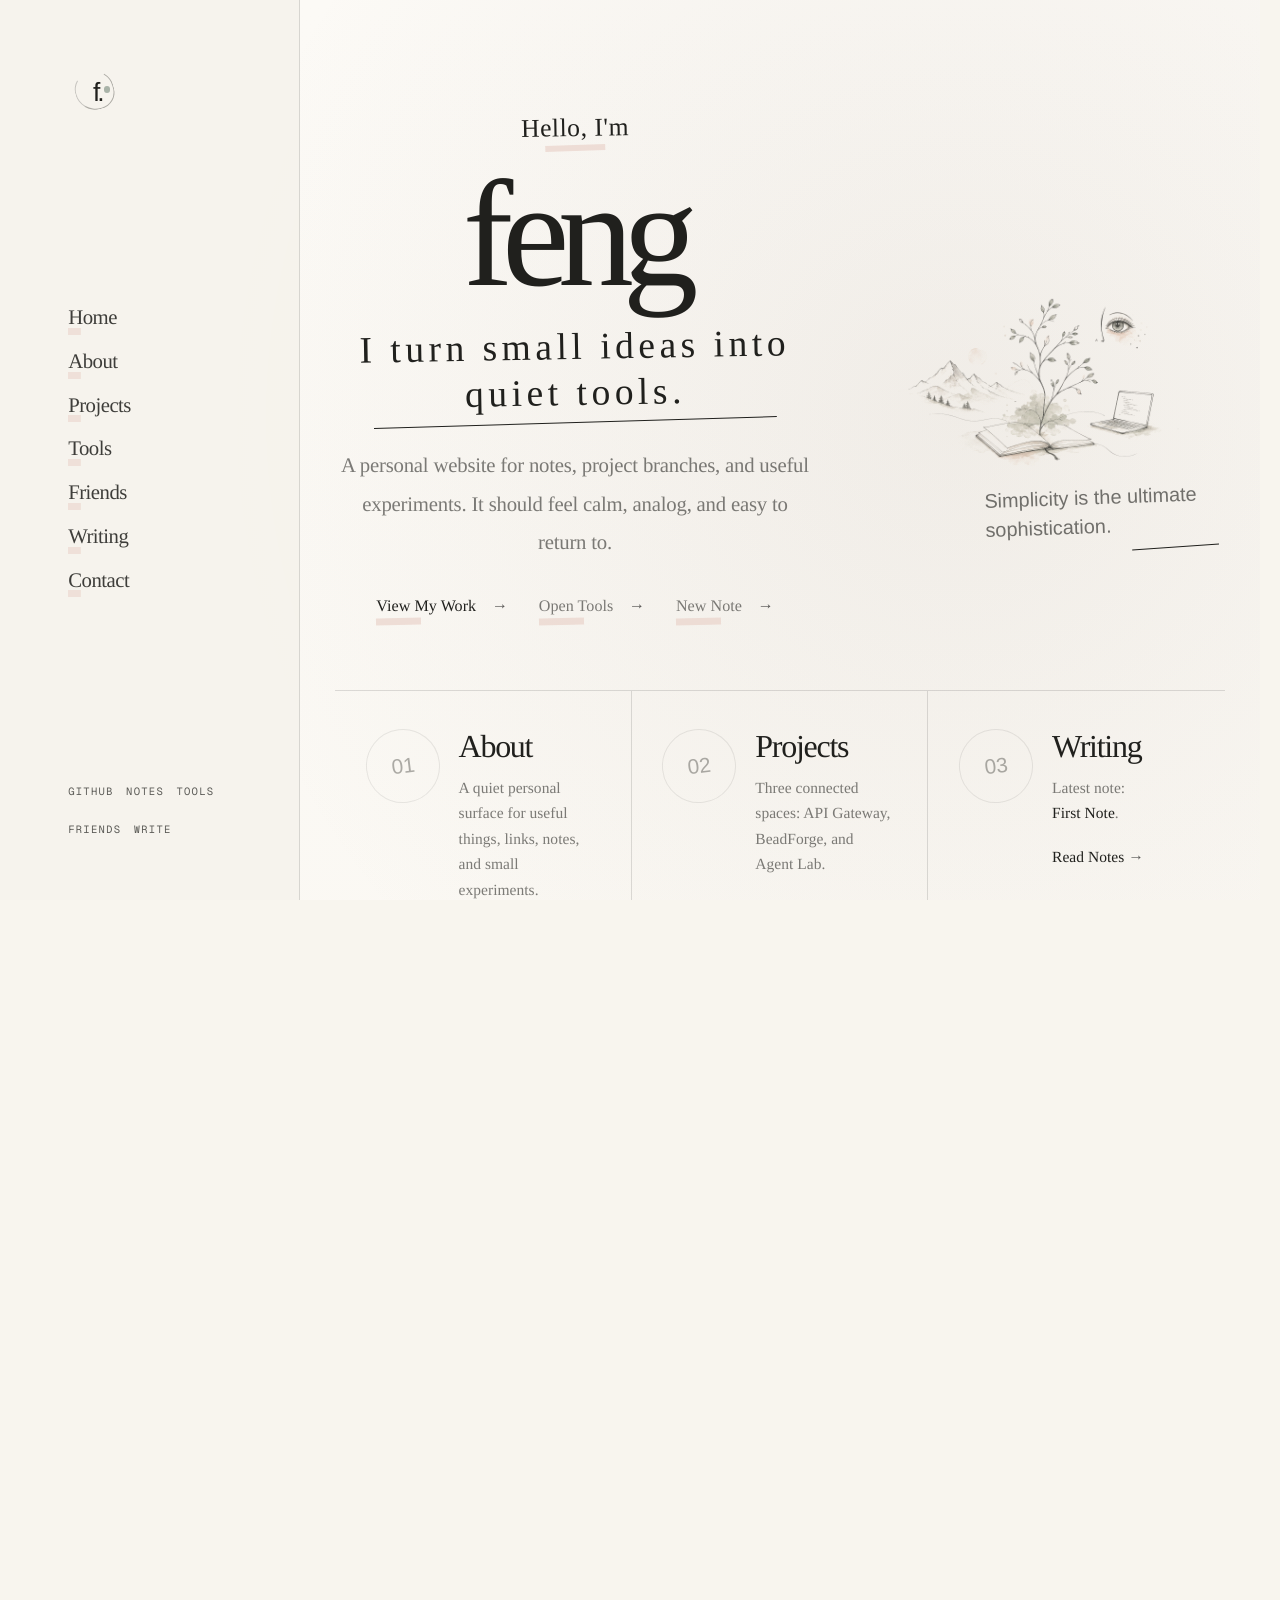
==== commit ccf8e73d: "Site updated: 2026-06-07 23:33:42" ====
--- a/index.html
+++ b/index.html
@@ -129,7 +129,7 @@
 
     
 
-    <link rel="stylesheet" href="/css/common/site-refine.css?v=20260607-editorial-sketch">
+    <link rel="stylesheet" href="/css/common/site-refine.css?v=20260607-acha-functions">
 
     
 <link rel="stylesheet" href="/fonts/GeistMono/geist-mono.css">
@@ -151,7 +151,7 @@
 
     <script id="hexo-configurations">
     window.config = {"hostname":"feng.xx.kg","root":"/","language":"en"};
-    window.theme = {"articles":{"style":{"font_size":"16px","line_height":1.5,"image_border_radius":"14px","image_alignment":"center","image_caption":false,"link_icon":true,"delete_mask":false,"title_alignment":"left","headings_top_spacing":{"h1":"3.2rem","h2":"2.4rem","h3":"1.9rem","h4":"1.6rem","h5":"1.4rem","h6":"1.3rem"}},"word_count":{"enable":true,"count":true,"min2read":true},"author_label":{"enable":true,"auto":false,"list":[]},"code_block":{"copy":true,"style":"mac","highlight_theme":{"light":"github","dark":"github-dark"},"font":{"enable":false,"family":null,"url":null}},"toc":{"enable":true,"max_depth":3,"number":false,"expand":true,"init_open":true},"copyright":{"enable":false,"default":"cc_by_nc_sa"},"lazyload":true,"pangu_js":false,"recommendation":{"enable":false,"title":"推荐阅读","limit":3,"mobile_limit":2,"placeholder":"/images/wallhaven-wqery6-light.webp","skip_dirs":[]}},"colors":{"primary":"#1f1d19","secondary":"#b8a99b","default_mode":"light"},"global":{"fonts":{"chinese":{"enable":false,"family":"Noto Sans SC","url":null},"english":{"enable":true,"family":"Geist Sans","url":"https://cdn.jsdelivr.net/npm/@fontsource/geist-sans@5.2.5/index.css"},"title":{"enable":true,"family":"Geist Sans","url":"https://cdn.jsdelivr.net/npm/@fontsource/geist-sans@5.2.5/index.css"}},"content_max_width":"1180px","sidebar_width":"300px","hover":{"shadow":false,"scale":false},"scroll_progress":{"bar":true,"percentage":false},"website_counter":{"url":"https://cn.vercount.one/js","enable":false,"site_pv":true,"site_uv":true,"post_pv":true},"single_page":true,"preloader":{"enable":false,"custom_message":null},"side_tools":{"gear_rotation":false,"auto_expand":false},"open_graph":{"enable":true,"image":"/images/redefine-og.webp","description":"A quiet personal network for notes, tools, and small experiments."},"google_analytics":{"enable":false,"id":null}},"home_banner":{"enable":false,"style":"fixed","image":{"light":"/images/wallhaven-wqery6-light.webp","dark":"/images/wallhaven-wqery6-dark.webp"},"title":"feng","subtitle":{"text":[],"hitokoto":{"enable":false,"show_author":false,"api":"https://v1.hitokoto.cn"},"typing_speed":100,"backing_speed":80,"starting_delay":500,"backing_delay":1500,"loop":true,"smart_backspace":true},"text_color":{"light":"#f5f5f5","dark":"#d9d9d9"},"text_style":{"title_size":"2.8rem","subtitle_size":"1.5rem","line_height":1.2},"custom_font":{"enable":false,"family":null,"url":null},"social_links":{"enable":false,"style":"default","links":[{"icon":"fa-brands fa-github","url":null},{"icon":"fa-brands fa-twitter","url":null},{"icon":"fa-solid fa-at","url":"you@example.com"},{"icon":"fa-brands fa-telegram","url":null},{"icon":"/images/custom-icon.svg","url":null}],"qrs":[{"icon":"fa-brands fa-weixin","qr":null},{"icon":"/images/custom-icon.svg","qr":null}]}},"plugins":{"feed":{"enable":false},"aplayer":{"enable":false,"type":"fixed","audios":[{"name":null,"artist":null,"url":null,"cover":null,"lrc":null}]},"mermaid":{"enable":false,"version":"11.4.1","theme":{"light":"default","dark":"dark"}}},"version":"2.9.0","navbar":{"auto_hide":false,"color":{"left":"#f0f0f0","right":"#d8d8d8","transparency":82},"width":{"home":"1200px","pages":"1000px"},"links":{"Home":{"path":"/","icon":"fa-regular fa-house"},"About":{"path":"/about","icon":"fa-regular fa-user"},"Notes":{"path":"/archives","icon":"fa-regular fa-pen-to-square"},"Projects":{"path":"/projects","icon":"fa-regular fa-folder-open"},"Process":{"path":"/#process","icon":"fa-regular fa-compass"}},"search":{"enable":false,"preload":true}},"page_templates":{"friends_column":2,"tags_style":"blur","masonry":{"batch_size":12,"initial_batch_size":24}},"home":{"sidebar":{"enable":true,"position":"left","first_item":"menu","announcement":"A quiet personal network for notes, tools, and small experiments.","show_on_mobile":true,"links":{"About":{"path":"/about","icon":"fa-regular fa-user"},"Notes":{"path":"/archives","icon":"fa-regular fa-pen-to-square"},"Projects":{"path":"/projects","icon":"fa-regular fa-folder-open"},"Process":{"path":"/#process","icon":"fa-regular fa-compass"}}},"article_date_format":"auto","excerpt_length":200,"categories":{"enable":true,"limit":3},"tags":{"enable":true,"limit":3}},"footer":{"runtime":false,"icon":"<i class=\"fa-solid fa-circle\" style=\"font-size: 0.45rem; color: #9a9a9a\"></i>","start":"2026/4/9 16:35:37","statistics":false,"customize":null,"icp":{"enable":false,"number":null,"url":null}},"footerStart":"2026/4/9 16:35:37","mermaid":{"style":{"light":"default","dark":"dark"}}};
+    window.theme = {"articles":{"style":{"font_size":"16px","line_height":1.5,"image_border_radius":"14px","image_alignment":"center","image_caption":false,"link_icon":true,"delete_mask":false,"title_alignment":"left","headings_top_spacing":{"h1":"3.2rem","h2":"2.4rem","h3":"1.9rem","h4":"1.6rem","h5":"1.4rem","h6":"1.3rem"}},"word_count":{"enable":true,"count":true,"min2read":true},"author_label":{"enable":true,"auto":false,"list":[]},"code_block":{"copy":true,"style":"mac","highlight_theme":{"light":"github","dark":"github-dark"},"font":{"enable":false,"family":null,"url":null}},"toc":{"enable":true,"max_depth":3,"number":false,"expand":true,"init_open":true},"copyright":{"enable":false,"default":"cc_by_nc_sa"},"lazyload":true,"pangu_js":false,"recommendation":{"enable":false,"title":"推荐阅读","limit":3,"mobile_limit":2,"placeholder":"/images/wallhaven-wqery6-light.webp","skip_dirs":[]}},"colors":{"primary":"#1f1d19","secondary":"#b8a99b","default_mode":"light"},"global":{"fonts":{"chinese":{"enable":false,"family":"Noto Sans SC","url":null},"english":{"enable":true,"family":"Geist Sans","url":"https://cdn.jsdelivr.net/npm/@fontsource/geist-sans@5.2.5/index.css"},"title":{"enable":true,"family":"Geist Sans","url":"https://cdn.jsdelivr.net/npm/@fontsource/geist-sans@5.2.5/index.css"}},"content_max_width":"1180px","sidebar_width":"300px","hover":{"shadow":false,"scale":false},"scroll_progress":{"bar":true,"percentage":false},"website_counter":{"url":"https://cn.vercount.one/js","enable":false,"site_pv":true,"site_uv":true,"post_pv":true},"single_page":true,"preloader":{"enable":false,"custom_message":null},"side_tools":{"gear_rotation":false,"auto_expand":false},"open_graph":{"enable":true,"image":"/images/redefine-og.webp","description":"A quiet personal network for notes, tools, and small experiments."},"google_analytics":{"enable":false,"id":null}},"home_banner":{"enable":false,"style":"fixed","image":{"light":"/images/wallhaven-wqery6-light.webp","dark":"/images/wallhaven-wqery6-dark.webp"},"title":"feng","subtitle":{"text":[],"hitokoto":{"enable":false,"show_author":false,"api":"https://v1.hitokoto.cn"},"typing_speed":100,"backing_speed":80,"starting_delay":500,"backing_delay":1500,"loop":true,"smart_backspace":true},"text_color":{"light":"#f5f5f5","dark":"#d9d9d9"},"text_style":{"title_size":"2.8rem","subtitle_size":"1.5rem","line_height":1.2},"custom_font":{"enable":false,"family":null,"url":null},"social_links":{"enable":false,"style":"default","links":[{"icon":"fa-brands fa-github","url":null},{"icon":"fa-brands fa-twitter","url":null},{"icon":"fa-solid fa-at","url":"you@example.com"},{"icon":"fa-brands fa-telegram","url":null},{"icon":"/images/custom-icon.svg","url":null}],"qrs":[{"icon":"fa-brands fa-weixin","qr":null},{"icon":"/images/custom-icon.svg","qr":null}]}},"plugins":{"feed":{"enable":false},"aplayer":{"enable":false,"type":"fixed","audios":[{"name":null,"artist":null,"url":null,"cover":null,"lrc":null}]},"mermaid":{"enable":false,"version":"11.4.1","theme":{"light":"default","dark":"dark"}}},"version":"2.9.0","navbar":{"auto_hide":false,"color":{"left":"#f0f0f0","right":"#d8d8d8","transparency":82},"width":{"home":"1200px","pages":"1000px"},"links":{"Home":{"path":"/","icon":"fa-regular fa-house"},"About":{"path":"/about","icon":"fa-regular fa-user"},"Notes":{"path":"/archives","icon":"fa-regular fa-pen-to-square"},"Projects":{"path":"/projects","icon":"fa-regular fa-folder-open"},"Tools":{"path":"/tools","icon":"fa-regular fa-compass"},"Friends":{"path":"/friends","icon":"fa-regular fa-address-book"},"Write":{"path":"/write","icon":"fa-regular fa-pen"}},"search":{"enable":false,"preload":true}},"page_templates":{"friends_column":2,"tags_style":"blur","masonry":{"batch_size":12,"initial_batch_size":24}},"home":{"sidebar":{"enable":true,"position":"left","first_item":"menu","announcement":"A quiet personal network for notes, tools, and small experiments.","show_on_mobile":true,"links":{"About":{"path":"/about","icon":"fa-regular fa-user"},"Notes":{"path":"/archives","icon":"fa-regular fa-pen-to-square"},"Projects":{"path":"/projects","icon":"fa-regular fa-folder-open"},"Tools":{"path":"/tools","icon":"fa-regular fa-compass"},"Friends":{"path":"/friends","icon":"fa-regular fa-address-book"},"Write":{"path":"/write","icon":"fa-regular fa-pen"}}},"article_date_format":"auto","excerpt_length":200,"categories":{"enable":true,"limit":3},"tags":{"enable":true,"limit":3}},"footer":{"runtime":false,"icon":"<i class=\"fa-solid fa-circle\" style=\"font-size: 0.45rem; color: #9a9a9a\"></i>","start":"2026/4/9 16:35:37","statistics":false,"customize":null,"icp":{"enable":false,"number":null,"url":null}},"footerStart":"2026/4/9 16:35:37","mermaid":{"style":{"light":"default","dark":"dark"}}};
     window.lang_ago = {"second":"%s seconds ago","minute":"%s minutes ago","hour":"%s hours ago","day":"%s days ago","week":"%s weeks ago","month":"%s months ago","year":"%s years ago"};
     window.i18n = {"search":"Search...","toc":"On this page","prev":"Prev","next":"Next","prev_posts":"Prev posts","next_posts":"Next posts","page":"Page %d","recent_posts":"Recent Posts","share":"Share","powered_by":"POWERED BY %s","theme":"THEME","rss_feed":"RSS Feed","category":"Category","categories":"Categories","tag":"Tag","tags":"Tags","post":"Post","posts":"Posts","tagcloud":"Tag Cloud","comment":"Comment","comments":"Comments","home":"Home","archive":"Archive","archives":"Archives","top":"TOP","sticky":"Sticky","go-back-home":"Go Back Home","masonry_loading":"Loading photos...","image_viewer":"Image viewer","close":"Close","exif":{"title":"EXIF","cards":{"camera":"Camera","lens":"Lens","exposure":"Exposure","other":"Other"},"fields":{"make":"Brand","model":"Model","date_taken":"Date taken","lens_model":"Lens","focal_length":"Focal length","focus_mode":"Focus mode","shutter":"Shutter","aperture":"Aperture","iso":"ISO","exposure_program":"Exposure program","exposure_compensation":"Exposure compensation","metering_mode":"Metering mode","flash":"Flash","white_balance":"White balance","latitude":"Latitude","longitude":"Longitude","altitude":"Altitude"},"status":{"loading":"Loading...","no_exif":"No EXIF available","library_missing":"EXIF library not loaded","image_source_missing":"Image source unavailable","unavailable":"EXIF unavailable (blocked by CORS or missing metadata)","flag_unavailable":"EXIF unavailable"}},"about":"About","changelog":"Changelog","links":"Links","link":"Link","friends":"Friends","friend":"Friend","timeline":"Timeline","shuoshuo":"Shuoshuo","bookmarks":"Bookmarks","site_uv":"VISITOR COUNT","site_pv":"TOTAL PAGE VIEWS","read_more":"Read more","wordcount":"Words","min2read":"Mins","status":"Status","runtime":"Blog up for","days":"days","hours":"hrs","minutes":"Min","seconds":"Sec","optimized_by":"and Optimized by Evan","rights":"All Rights Reserved","site_posts":"%s posts in total","site_wordcount":"%s words in total","copyright":{"author":"Author","title":"Title","link":"Link","create_time":"Created at","update_time":"Updated at","license_title":"License","license_content":"This work is licensed under %s.","all_rights_reserved":"All Rights Reserved &#169; %s","public_domain":"This work is in the public domain."},"ago":{"second":"%s seconds ago","minute":"%s minutes ago","hour":"%s hours ago","day":"%s days ago","week":"%s weeks ago","month":"%s months ago","year":"%s years ago"},"create_time":"Created","update_time":"Updated","expired":"This post is written %s days ago, and the content may not be up to date."};
     window.data = {"masonry":false};
@@ -190,6 +190,7 @@
 	<!--        </span>-->
 	
 </div>
+
 
 <main class="page-container portfolio-home-page" id="swup">
 
@@ -291,10 +292,44 @@
                             <li class="navbar-item">
                                 <!-- Menu -->
                                 <a class=""
-                                   href="/#process"
+                                   href="/tools"
                                         >
                                     <i class="fa-regular fa-compass fa-fw"></i>
-                                    Process
+                                    Tools
+                                    
+                                </a>
+
+                                <!-- Submenu -->
+                                
+                            </li>
+                    
+                        
+                            
+
+                            <li class="navbar-item">
+                                <!-- Menu -->
+                                <a class=""
+                                   href="/friends"
+                                        >
+                                    <i class="fa-regular fa-address-book fa-fw"></i>
+                                    Friends
+                                    
+                                </a>
+
+                                <!-- Submenu -->
+                                
+                            </li>
+                    
+                        
+                            
+
+                            <li class="navbar-item">
+                                <!-- Menu -->
+                                <a class=""
+                                   href="/write"
+                                        >
+                                    <i class="fa-regular fa-pen fa-fw"></i>
+                                    Write
                                     
                                 </a>
 
@@ -405,10 +440,10 @@
                     <li class="drawer-navbar-item text-base my-1.5 flex flex-col w-full">
                         
                         <a class="py-1.5 px-2 flex flex-row items-center justify-between gap-1 hover:!text-primary active:!text-primary text-2xl font-semibold group border-b border-border-color hover:border-primary w-full "
-                           href="/#process"
+                           href="/tools"
                         >
                             <span>
-                                Process
+                                Tools
                             </span>
                             
                                 <i class="fa-regular fa-compass fa-sm fa-fw"></i>
@@ -419,10 +454,52 @@
                         
                     </li>
             
-
-            
-            
-                
+                
+                    
+
+                    <li class="drawer-navbar-item text-base my-1.5 flex flex-col w-full">
+                        
+                        <a class="py-1.5 px-2 flex flex-row items-center justify-between gap-1 hover:!text-primary active:!text-primary text-2xl font-semibold group border-b border-border-color hover:border-primary w-full "
+                           href="/friends"
+                        >
+                            <span>
+                                Friends
+                            </span>
+                            
+                                <i class="fa-regular fa-address-book fa-sm fa-fw"></i>
+                            
+                        </a>
+                        
+
+                        
+                    </li>
+            
+                
+                    
+
+                    <li class="drawer-navbar-item text-base my-1.5 flex flex-col w-full">
+                        
+                        <a class="py-1.5 px-2 flex flex-row items-center justify-between gap-1 hover:!text-primary active:!text-primary text-2xl font-semibold group border-b border-border-color hover:border-primary w-full "
+                           href="/write"
+                        >
+                            <span>
+                                Write
+                            </span>
+                            
+                                <i class="fa-regular fa-pen fa-sm fa-fw"></i>
+                            
+                        </a>
+                        
+
+                        
+                    </li>
+            
+
+            
+            
+                
+                    
+                    
                     
                     
                     
@@ -454,6 +531,8 @@
             <a href="#home">Home</a>
             <a href="#about">About</a>
             <a href="#projects">Projects</a>
+            <a href="#tools">Tools</a>
+            <a href="#friends">Friends</a>
             <a href="#notes">Writing</a>
             <a href="#contact">Contact</a>
         </nav>
@@ -465,6 +544,12 @@
                 </a>
                 <a href="/archives/" aria-label="Notes archive">
                     <span>Notes</span>
+                </a>
+                <a href="/tools/" aria-label="Tools shelf">
+                    <span>Tools</span>
+                </a>
+                <a href="/friends/" aria-label="Friend links">
+                    <span>Friends</span>
                 </a>
                 <a href="/write/" aria-label="Create a new note">
                     <span>Write</span>
@@ -492,6 +577,7 @@
             </p>
             <div class="sketch-actions">
                 <a class="sketch-text-link" href="#projects">View My Work <span aria-hidden="true">&rarr;</span></a>
+                <a class="sketch-text-link sketch-text-link--muted" href="/tools/">Open Tools <span aria-hidden="true">&rarr;</span></a>
                 <a class="sketch-text-link sketch-text-link--muted" href="/write/">New Note <span aria-hidden="true">&rarr;</span></a>
             </div>
         </div>
@@ -536,6 +622,24 @@
                 <a href="/archives/">Read Notes <span aria-hidden="true">&rarr;</span></a>
             </div>
         </article>
+
+        <article class="sketch-feature-card" id="tools">
+            <span class="sketch-feature-card__mark" aria-hidden="true">04</span>
+            <div>
+                <h2>Tools</h2>
+                <p>A small shelf for public rooms, utilities, and the private writing desk.</p>
+                <a href="/tools/">Open Tools <span aria-hidden="true">&rarr;</span></a>
+            </div>
+        </article>
+
+        <article class="sketch-feature-card" id="friends">
+            <span class="sketch-feature-card__mark" aria-hidden="true">05</span>
+            <div>
+                <h2>Friends</h2>
+                <p>Nearby rooms on the web, including Acha and connected feng branches.</p>
+                <a href="/friends/">View Friends <span aria-hidden="true">&rarr;</span></a>
+            </div>
+        </article>
     </section>
 
     <section class="sketch-section sketch-projects" aria-labelledby="sketch-projects-title">
@@ -570,6 +674,35 @@
                         <h3>Agent Lab</h3>
                         <p>A focused room for guided thinking, review loops, and quiet sessions.</p>
                         <small>agent.feng.xx.kg &rarr;</small>
+                    </a>
+                </article>
+            
+        </div>
+    </section>
+
+    <section class="sketch-section sketch-shelf" aria-labelledby="sketch-shelf-title">
+        <div class="sketch-section__head">
+            <p class="sketch-script">Site map</p>
+            <h2 id="sketch-shelf-title">More paths, without more noise.</h2>
+        </div>
+
+        <div class="sketch-shelf-grid">
+            
+                <article class="sketch-shelf-card sketch-shelf-card--tools">
+                    <a href="/tools/">
+                        <span>practical shelf</span>
+                        <h3>Tools</h3>
+                        <p>A compact shelf for public rooms, site utilities, and owner-only writing paths.</p>
+                        <small>API Gateway / BeadForge / Agent Lab / New Note &rarr;</small>
+                    </a>
+                </article>
+            
+                <article class="sketch-shelf-card sketch-shelf-card--friends">
+                    <a href="/friends/">
+                        <span>nearby rooms</span>
+                        <h3>Friends</h3>
+                        <p>A quiet friend-link page for classmates and adjacent spaces worth returning to.</p>
+                        <small>Acha / feng network branches &rarr;</small>
                     </a>
                 </article>
             
--- a/css/style.css
+++ b/css/style.css
@@ -12247,6 +12247,448 @@
     padding-right: 1rem !important;
   }
 }
+.portfolio-home-page .sketch-feature-row,
+html.dark .portfolio-home-page .sketch-feature-row {
+  grid-template-columns: repeat(6, minmax(0, 1fr)) !important;
+}
+.portfolio-home-page .sketch-feature-card,
+html.dark .portfolio-home-page .sketch-feature-card {
+  grid-column: span 2;
+  border-bottom: 1px solid rgba(32,32,29,0.14) !important;
+}
+.portfolio-home-page .sketch-feature-card:nth-child(3),
+html.dark .portfolio-home-page .sketch-feature-card:nth-child(3) {
+  border-right: 0 !important;
+}
+.portfolio-home-page .sketch-feature-card:nth-child(n+4),
+html.dark .portfolio-home-page .sketch-feature-card:nth-child(n+4) {
+  grid-column: span 3;
+  border-bottom: 0 !important;
+}
+.portfolio-home-page .sketch-feature-card:nth-child(5),
+html.dark .portfolio-home-page .sketch-feature-card:nth-child(5) {
+  border-right: 0 !important;
+}
+.sketch-shelf {
+  padding-top: clamp(4.2rem, 7vw, 6.4rem) !important;
+}
+.sketch-shelf-grid {
+  display: grid;
+  grid-template-columns: repeat(2, minmax(0, 1fr));
+  border-top: 1px solid rgba(32,32,29,0.14);
+  border-left: 1px solid rgba(32,32,29,0.14);
+}
+.sketch-shelf-card {
+  min-width: 0;
+  border-right: 1px solid rgba(32,32,29,0.14);
+  border-bottom: 1px solid rgba(32,32,29,0.14);
+}
+.sketch-shelf-card a {
+  position: relative;
+  min-height: 260px;
+  display: flex;
+  flex-direction: column;
+  padding: clamp(1.45rem, 3vw, 2.35rem);
+  color: #20201d !important;
+  text-decoration: none !important;
+  background: rgba(252,250,246,0.36) !important;
+  transition: background 180ms ease, transform 220ms cubic-bezier(0.19, 1, 0.22, 1);
+}
+.sketch-shelf-card a::after {
+  content: '';
+  position: absolute;
+  right: clamp(1.2rem, 2.2vw, 2rem);
+  top: clamp(1.2rem, 2.2vw, 2rem);
+  width: clamp(4.2rem, 9vw, 7rem);
+  height: clamp(4.2rem, 9vw, 7rem);
+  pointer-events: none;
+  border: 1px solid rgba(32,32,29,0.085);
+  border-radius: 48% 52% 45% 55%;
+  opacity: 0.72;
+  transform: rotate(-8deg);
+}
+.sketch-shelf-card a:hover {
+  background: rgba(255,255,255,0.48) !important;
+  transform: translateY(-3px);
+}
+.sketch-shelf-card span,
+.sketch-shelf-card small {
+  color: rgba(32,32,29,0.36) !important;
+  font-family: 'Geist Mono', 'JetBrains Mono', Consolas, monospace !important;
+  font-size: 0.68rem !important;
+  line-height: 1.45;
+  letter-spacing: 0.1em;
+  text-transform: uppercase;
+}
+.sketch-shelf-card h3 {
+  max-width: 24rem;
+  margin: auto 0 0.85rem !important;
+  color: #20201d !important;
+  font-family: Georgia, 'Times New Roman', 'Noto Serif SC', serif !important;
+  font-size: clamp(2.2rem, 5vw, 4.3rem) !important;
+  line-height: 0.92 !important;
+  font-weight: 500 !important;
+  letter-spacing: -0.07em !important;
+}
+.sketch-shelf-card p {
+  max-width: 30rem;
+  margin: 0 0 1.5rem !important;
+  color: rgba(32,32,29,0.58) !important;
+  font-family: Georgia, 'Times New Roman', 'Noto Serif SC', serif !important;
+  font-size: 1.02rem !important;
+  line-height: 1.72 !important;
+}
+.tools-page-shell,
+.friends-page-shell,
+html.dark .tools-page-shell,
+html.dark .friends-page-shell {
+  color: #20201d !important;
+  background: radial-gradient(circle at 80% 8%, rgba(234,213,204,0.2), transparent 26%), radial-gradient(circle at 18% 78%, rgba(223,230,217,0.3), transparent 28%), linear-gradient(180deg, #fcfaf6 0%, #f8f5ee 100%) !important;
+}
+.tools-page-shell .main-content,
+.friends-page-shell .main-content,
+html.dark .tools-page-shell .main-content,
+html.dark .friends-page-shell .main-content {
+  width: calc(100% - 2rem) !important;
+  max-width: 1120px !important;
+  margin: 0 auto !important;
+  color: #20201d !important;
+  background: transparent !important;
+}
+.tools-page-shell .page-template-container,
+.friends-page-shell .page-template-container,
+html.dark .tools-page-shell .page-template-container,
+html.dark .friends-page-shell .page-template-container {
+  width: 100% !important;
+  max-width: 100% !important;
+  margin: 0 !important;
+  padding: 0 !important;
+  color: #20201d !important;
+  background: transparent !important;
+  border: 0 !important;
+  border-radius: 0 !important;
+  box-shadow: none !important;
+  backdrop-filter: none !important;
+}
+.tools-page-shell .page-template-content,
+.friends-page-shell .page-template-content,
+html.dark .tools-page-shell .page-template-content,
+html.dark .friends-page-shell .page-template-content {
+  display: none !important;
+}
+.tools-page,
+.friends-page {
+  width: 100%;
+  max-width: 1120px;
+  margin: 0 auto;
+  padding: clamp(2.8rem, 6vw, 5rem) 0 clamp(4.5rem, 8vw, 7rem);
+  color: #20201d !important;
+  font-family: Georgia, 'Times New Roman', 'Noto Serif SC', serif !important;
+}
+.tools-page__hero,
+.friends-page__hero {
+  position: relative;
+  overflow: hidden;
+  margin: 0 0 clamp(2rem, 5vw, 3.6rem);
+  padding: clamp(3.2rem, 7vw, 5.4rem) clamp(1.4rem, 4vw, 4rem);
+  color: #20201d !important;
+  background: rgba(252,250,246,0.7) !important;
+  background-image: radial-gradient(circle at 82% 28%, rgba(223,230,217,0.44), transparent 30%), radial-gradient(circle at 20% 78%, rgba(234,213,204,0.38), transparent 28%) !important;
+  border: 1px solid rgba(32,32,29,0.14) !important;
+  box-shadow: none !important;
+}
+.tools-page__hero::before,
+.friends-page__hero::before {
+  content: '';
+  position: absolute;
+  right: clamp(1.5rem, 4vw, 3.8rem);
+  top: clamp(1.5rem, 4vw, 3.4rem);
+  width: clamp(7rem, 16vw, 12rem);
+  height: clamp(7rem, 16vw, 12rem);
+  pointer-events: none;
+  opacity: 0.55;
+  background: radial-gradient(circle at 50% 50%, rgba(32,32,29,0.065) 0 1px, transparent 1px);
+  background-size: 13px 13px;
+  border: 1px solid rgba(32,32,29,0.085);
+  transform: rotate(-6deg);
+}
+.tools-page__eyebrow,
+.friends-page__eyebrow {
+  position: relative;
+  z-index: 1;
+  display: inline-block;
+  margin: 0 0 1.1rem !important;
+  color: rgba(32,32,29,0.58) !important;
+  font-family: 'Segoe Print', 'Bradley Hand ITC', 'Comic Sans MS', 'LXGW WenKai', cursive !important;
+  font-size: clamp(1.02rem, 1.8vw, 1.36rem) !important;
+  letter-spacing: 0.02em !important;
+  text-transform: none !important;
+  transform: rotate(-1deg);
+}
+.tools-page__eyebrow::after,
+.friends-page__eyebrow::after {
+  content: '';
+  display: block;
+  width: 4.2rem;
+  height: 0.34rem;
+  margin: 0.18rem 0 0;
+  background: rgba(234,213,204,0.72);
+}
+.tools-page__hero h1,
+.friends-page__hero h1 {
+  position: relative;
+  z-index: 1;
+  max-width: 780px;
+  margin: 0 !important;
+  color: #20201d !important;
+  font-family: Georgia, 'Times New Roman', 'Noto Serif SC', serif !important;
+  font-size: clamp(4rem, 9vw, 7.6rem) !important;
+  line-height: 0.9 !important;
+  font-weight: 500 !important;
+  letter-spacing: -0.075em !important;
+  text-wrap: balance;
+}
+.tools-page__hero p:not(.tools-page__eyebrow),
+.friends-page__hero p:not(.friends-page__eyebrow) {
+  position: relative;
+  z-index: 1;
+  max-width: 42rem;
+  margin: clamp(1.45rem, 3vw, 2.2rem) 0 0 !important;
+  color: rgba(32,32,29,0.58) !important;
+  font-family: Georgia, 'Times New Roman', 'Noto Serif SC', serif !important;
+  font-size: clamp(1.05rem, 1.7vw, 1.28rem) !important;
+  line-height: 1.82 !important;
+}
+.tools-group {
+  margin: clamp(2.4rem, 5vw, 4rem) 0 0;
+}
+.tools-group__head {
+  display: flex;
+  align-items: baseline;
+  justify-content: space-between;
+  gap: 1.2rem;
+  margin: 0 0 1rem;
+  padding-bottom: 0.85rem;
+  border-bottom: 1px solid rgba(32,32,29,0.14);
+}
+.tools-group__head span {
+  color: rgba(32,32,29,0.36) !important;
+  font-family: 'Geist Mono', 'JetBrains Mono', Consolas, monospace !important;
+  font-size: 0.68rem !important;
+  letter-spacing: 0.12em;
+  text-transform: uppercase;
+}
+.tools-group__head h2 {
+  margin: 0 !important;
+  color: #20201d !important;
+  font-family: Georgia, 'Times New Roman', 'Noto Serif SC', serif !important;
+  font-size: clamp(1.9rem, 4vw, 3.4rem) !important;
+  line-height: 1 !important;
+  font-weight: 500 !important;
+  letter-spacing: -0.06em !important;
+}
+.tools-grid,
+.friends-grid {
+  display: grid;
+  grid-template-columns: repeat(3, minmax(0, 1fr));
+  border-top: 1px solid rgba(32,32,29,0.14);
+  border-left: 1px solid rgba(32,32,29,0.14);
+}
+.friends-grid {
+  grid-template-columns: repeat(2, minmax(0, 1fr));
+}
+.tool-card,
+.friend-card {
+  min-width: 0;
+  border-right: 1px solid rgba(32,32,29,0.14);
+  border-bottom: 1px solid rgba(32,32,29,0.14);
+}
+.tool-card a,
+.friend-card a {
+  min-height: 230px;
+  display: grid;
+  grid-template-rows: auto 1fr;
+  gap: clamp(1.4rem, 3vw, 2.4rem);
+  padding: clamp(1.35rem, 3vw, 2.2rem);
+  color: #20201d !important;
+  text-decoration: none !important;
+  background: rgba(252,250,246,0.46) !important;
+  transition: background 180ms ease, transform 220ms cubic-bezier(0.19, 1, 0.22, 1);
+}
+.tool-card a:hover,
+.friend-card a:hover {
+  background: rgba(255,255,255,0.56) !important;
+  transform: translateY(-3px);
+}
+.tool-card h3,
+.friend-card h3,
+.tool-card h2,
+.friend-card h2 {
+  margin: 0 0 0.8rem !important;
+  color: #20201d !important;
+  font-family: Georgia, 'Times New Roman', 'Noto Serif SC', serif !important;
+  font-size: clamp(1.65rem, 3.2vw, 2.65rem) !important;
+  line-height: 1 !important;
+  font-weight: 500 !important;
+  letter-spacing: -0.055em !important;
+}
+.tool-card p,
+.friend-card p {
+  margin: 0 0 1.25rem !important;
+  color: rgba(32,32,29,0.58) !important;
+  font-family: Georgia, 'Times New Roman', 'Noto Serif SC', serif !important;
+  font-size: 1rem !important;
+  line-height: 1.72 !important;
+  text-wrap: pretty;
+}
+.tool-card small,
+.friend-card small {
+  color: rgba(32,32,29,0.36) !important;
+  font-family: 'Geist Mono', 'JetBrains Mono', Consolas, monospace !important;
+  font-size: 0.66rem !important;
+  line-height: 1.45;
+  letter-spacing: 0.09em;
+  text-transform: uppercase;
+}
+.tool-card__mark,
+.friend-card__mark {
+  display: inline-grid;
+  width: 4.25rem;
+  height: 4.25rem;
+  place-items: center;
+  color: rgba(32,32,29,0.36) !important;
+  border: 1px solid rgba(32,32,29,0.085);
+  border-radius: 50%;
+  font-family: 'Segoe Print', 'Bradley Hand ITC', 'Comic Sans MS', 'LXGW WenKai', cursive !important;
+  font-size: 0.92rem !important;
+  line-height: 1;
+  letter-spacing: -0.02em;
+  text-transform: lowercase;
+  transform: rotate(-7deg);
+}
+.friend-card a {
+  min-height: 255px;
+}
+.friend-card__mark {
+  width: 4.8rem;
+  height: 4.8rem;
+  font-size: 1.12rem !important;
+}
+@media (max-width: 1180px) {
+  .portfolio-home-page .sketch-feature-row,
+  html.dark .portfolio-home-page .sketch-feature-row {
+    grid-template-columns: repeat(2, minmax(0, 1fr)) !important;
+  }
+  .portfolio-home-page .sketch-feature-card,
+  .portfolio-home-page .sketch-feature-card:nth-child(n+4),
+  html.dark .portfolio-home-page .sketch-feature-card,
+  html.dark .portfolio-home-page .sketch-feature-card:nth-child(n+4) {
+    grid-column: span 1;
+    border-right: 1px solid rgba(32,32,29,0.14) !important;
+    border-bottom: 1px solid rgba(32,32,29,0.14) !important;
+  }
+  .portfolio-home-page .sketch-feature-card:nth-child(2n),
+  html.dark .portfolio-home-page .sketch-feature-card:nth-child(2n) {
+    border-right: 0 !important;
+  }
+  .portfolio-home-page .sketch-feature-card:last-child,
+  html.dark .portfolio-home-page .sketch-feature-card:last-child {
+    grid-column: span 2;
+    border-right: 0 !important;
+    border-bottom: 0 !important;
+  }
+}
+@media (max-width: 860px) {
+  .portfolio-home-page .sketch-feature-row,
+  .portfolio-home-page .sketch-shelf-grid,
+  .tools-grid,
+  .friends-grid,
+  html.dark .portfolio-home-page .sketch-feature-row,
+  html.dark .portfolio-home-page .sketch-shelf-grid {
+    grid-template-columns: 1fr !important;
+  }
+  .portfolio-home-page .sketch-feature-card,
+  .portfolio-home-page .sketch-feature-card:nth-child(n+4),
+  .portfolio-home-page .sketch-feature-card:last-child,
+  html.dark .portfolio-home-page .sketch-feature-card,
+  html.dark .portfolio-home-page .sketch-feature-card:nth-child(n+4),
+  html.dark .portfolio-home-page .sketch-feature-card:last-child {
+    grid-column: auto;
+    border-right: 0 !important;
+    border-bottom: 1px solid rgba(32,32,29,0.14) !important;
+  }
+  .portfolio-home-page .sketch-feature-card:last-child,
+  html.dark .portfolio-home-page .sketch-feature-card:last-child {
+    border-bottom: 0 !important;
+  }
+  .sketch-shelf-card {
+    border-right: 0;
+  }
+  .tools-page,
+  .friends-page {
+    padding-top: 2.2rem;
+  }
+  .tools-page__hero,
+  .friends-page__hero {
+    box-sizing: border-box;
+    max-width: 100%;
+    overflow: hidden;
+    padding: 3rem 1.25rem 2.8rem;
+  }
+  .tools-page__hero h1,
+  .friends-page__hero h1 {
+    max-width: 100%;
+    font-size: clamp(2.72rem, 12.2vw, 4.45rem) !important;
+    line-height: 0.96 !important;
+    letter-spacing: -0.065em !important;
+    overflow-wrap: normal;
+  }
+  .tools-page__hero p:not(.tools-page__eyebrow),
+  .friends-page__hero p:not(.friends-page__eyebrow) {
+    max-width: 100%;
+    font-size: 1rem !important;
+    line-height: 1.72 !important;
+    overflow-wrap: anywhere;
+  }
+  .tools-group__head {
+    display: block;
+  }
+  .tools-group__head h2 {
+    margin-top: 0.45rem !important;
+  }
+  .tool-card,
+  .friend-card {
+    border-right: 0;
+  }
+}
+@media (max-width: 460px) {
+  .tools-page-shell .main-content,
+  .friends-page-shell .main-content,
+  html.dark .tools-page-shell .main-content,
+  html.dark .friends-page-shell .main-content {
+    width: calc(100% - 1.75rem) !important;
+  }
+  .sketch-shelf-card a,
+  .tool-card a,
+  .friend-card a {
+    min-height: auto;
+    padding: 1.25rem;
+  }
+  .tool-card__mark,
+  .friend-card__mark {
+    width: 3.7rem;
+    height: 3.7rem;
+  }
+  .tools-page__hero,
+  .friends-page__hero {
+    padding-left: 1rem;
+    padding-right: 1rem;
+  }
+  .tools-page__hero h1,
+  .friends-page__hero h1 {
+    font-size: clamp(2.48rem, 11.4vw, 3.55rem) !important;
+  }
+}
 @-moz-keyframes treeReveal {
   from {
     opacity: 0;
--- a/css/common/site-refine.css
+++ b/css/common/site-refine.css
@@ -7713,6 +7713,448 @@
     padding-right: 1rem !important;
   }
 }
+.portfolio-home-page .sketch-feature-row,
+html.dark .portfolio-home-page .sketch-feature-row {
+  grid-template-columns: repeat(6, minmax(0, 1fr)) !important;
+}
+.portfolio-home-page .sketch-feature-card,
+html.dark .portfolio-home-page .sketch-feature-card {
+  grid-column: span 2;
+  border-bottom: 1px solid rgba(32,32,29,0.14) !important;
+}
+.portfolio-home-page .sketch-feature-card:nth-child(3),
+html.dark .portfolio-home-page .sketch-feature-card:nth-child(3) {
+  border-right: 0 !important;
+}
+.portfolio-home-page .sketch-feature-card:nth-child(n+4),
+html.dark .portfolio-home-page .sketch-feature-card:nth-child(n+4) {
+  grid-column: span 3;
+  border-bottom: 0 !important;
+}
+.portfolio-home-page .sketch-feature-card:nth-child(5),
+html.dark .portfolio-home-page .sketch-feature-card:nth-child(5) {
+  border-right: 0 !important;
+}
+.sketch-shelf {
+  padding-top: clamp(4.2rem, 7vw, 6.4rem) !important;
+}
+.sketch-shelf-grid {
+  display: grid;
+  grid-template-columns: repeat(2, minmax(0, 1fr));
+  border-top: 1px solid rgba(32,32,29,0.14);
+  border-left: 1px solid rgba(32,32,29,0.14);
+}
+.sketch-shelf-card {
+  min-width: 0;
+  border-right: 1px solid rgba(32,32,29,0.14);
+  border-bottom: 1px solid rgba(32,32,29,0.14);
+}
+.sketch-shelf-card a {
+  position: relative;
+  min-height: 260px;
+  display: flex;
+  flex-direction: column;
+  padding: clamp(1.45rem, 3vw, 2.35rem);
+  color: #20201d !important;
+  text-decoration: none !important;
+  background: rgba(252,250,246,0.36) !important;
+  transition: background 180ms ease, transform 220ms cubic-bezier(0.19, 1, 0.22, 1);
+}
+.sketch-shelf-card a::after {
+  content: '';
+  position: absolute;
+  right: clamp(1.2rem, 2.2vw, 2rem);
+  top: clamp(1.2rem, 2.2vw, 2rem);
+  width: clamp(4.2rem, 9vw, 7rem);
+  height: clamp(4.2rem, 9vw, 7rem);
+  pointer-events: none;
+  border: 1px solid rgba(32,32,29,0.085);
+  border-radius: 48% 52% 45% 55%;
+  opacity: 0.72;
+  transform: rotate(-8deg);
+}
+.sketch-shelf-card a:hover {
+  background: rgba(255,255,255,0.48) !important;
+  transform: translateY(-3px);
+}
+.sketch-shelf-card span,
+.sketch-shelf-card small {
+  color: rgba(32,32,29,0.36) !important;
+  font-family: 'Geist Mono', 'JetBrains Mono', Consolas, monospace !important;
+  font-size: 0.68rem !important;
+  line-height: 1.45;
+  letter-spacing: 0.1em;
+  text-transform: uppercase;
+}
+.sketch-shelf-card h3 {
+  max-width: 24rem;
+  margin: auto 0 0.85rem !important;
+  color: #20201d !important;
+  font-family: Georgia, 'Times New Roman', 'Noto Serif SC', serif !important;
+  font-size: clamp(2.2rem, 5vw, 4.3rem) !important;
+  line-height: 0.92 !important;
+  font-weight: 500 !important;
+  letter-spacing: -0.07em !important;
+}
+.sketch-shelf-card p {
+  max-width: 30rem;
+  margin: 0 0 1.5rem !important;
+  color: rgba(32,32,29,0.58) !important;
+  font-family: Georgia, 'Times New Roman', 'Noto Serif SC', serif !important;
+  font-size: 1.02rem !important;
+  line-height: 1.72 !important;
+}
+.tools-page-shell,
+.friends-page-shell,
+html.dark .tools-page-shell,
+html.dark .friends-page-shell {
+  color: #20201d !important;
+  background: radial-gradient(circle at 80% 8%, rgba(234,213,204,0.2), transparent 26%), radial-gradient(circle at 18% 78%, rgba(223,230,217,0.3), transparent 28%), linear-gradient(180deg, #fcfaf6 0%, #f8f5ee 100%) !important;
+}
+.tools-page-shell .main-content,
+.friends-page-shell .main-content,
+html.dark .tools-page-shell .main-content,
+html.dark .friends-page-shell .main-content {
+  width: calc(100% - 2rem) !important;
+  max-width: 1120px !important;
+  margin: 0 auto !important;
+  color: #20201d !important;
+  background: transparent !important;
+}
+.tools-page-shell .page-template-container,
+.friends-page-shell .page-template-container,
+html.dark .tools-page-shell .page-template-container,
+html.dark .friends-page-shell .page-template-container {
+  width: 100% !important;
+  max-width: 100% !important;
+  margin: 0 !important;
+  padding: 0 !important;
+  color: #20201d !important;
+  background: transparent !important;
+  border: 0 !important;
+  border-radius: 0 !important;
+  box-shadow: none !important;
+  backdrop-filter: none !important;
+}
+.tools-page-shell .page-template-content,
+.friends-page-shell .page-template-content,
+html.dark .tools-page-shell .page-template-content,
+html.dark .friends-page-shell .page-template-content {
+  display: none !important;
+}
+.tools-page,
+.friends-page {
+  width: 100%;
+  max-width: 1120px;
+  margin: 0 auto;
+  padding: clamp(2.8rem, 6vw, 5rem) 0 clamp(4.5rem, 8vw, 7rem);
+  color: #20201d !important;
+  font-family: Georgia, 'Times New Roman', 'Noto Serif SC', serif !important;
+}
+.tools-page__hero,
+.friends-page__hero {
+  position: relative;
+  overflow: hidden;
+  margin: 0 0 clamp(2rem, 5vw, 3.6rem);
+  padding: clamp(3.2rem, 7vw, 5.4rem) clamp(1.4rem, 4vw, 4rem);
+  color: #20201d !important;
+  background: rgba(252,250,246,0.7) !important;
+  background-image: radial-gradient(circle at 82% 28%, rgba(223,230,217,0.44), transparent 30%), radial-gradient(circle at 20% 78%, rgba(234,213,204,0.38), transparent 28%) !important;
+  border: 1px solid rgba(32,32,29,0.14) !important;
+  box-shadow: none !important;
+}
+.tools-page__hero::before,
+.friends-page__hero::before {
+  content: '';
+  position: absolute;
+  right: clamp(1.5rem, 4vw, 3.8rem);
+  top: clamp(1.5rem, 4vw, 3.4rem);
+  width: clamp(7rem, 16vw, 12rem);
+  height: clamp(7rem, 16vw, 12rem);
+  pointer-events: none;
+  opacity: 0.55;
+  background: radial-gradient(circle at 50% 50%, rgba(32,32,29,0.065) 0 1px, transparent 1px);
+  background-size: 13px 13px;
+  border: 1px solid rgba(32,32,29,0.085);
+  transform: rotate(-6deg);
+}
+.tools-page__eyebrow,
+.friends-page__eyebrow {
+  position: relative;
+  z-index: 1;
+  display: inline-block;
+  margin: 0 0 1.1rem !important;
+  color: rgba(32,32,29,0.58) !important;
+  font-family: 'Segoe Print', 'Bradley Hand ITC', 'Comic Sans MS', 'LXGW WenKai', cursive !important;
+  font-size: clamp(1.02rem, 1.8vw, 1.36rem) !important;
+  letter-spacing: 0.02em !important;
+  text-transform: none !important;
+  transform: rotate(-1deg);
+}
+.tools-page__eyebrow::after,
+.friends-page__eyebrow::after {
+  content: '';
+  display: block;
+  width: 4.2rem;
+  height: 0.34rem;
+  margin: 0.18rem 0 0;
+  background: rgba(234,213,204,0.72);
+}
+.tools-page__hero h1,
+.friends-page__hero h1 {
+  position: relative;
+  z-index: 1;
+  max-width: 780px;
+  margin: 0 !important;
+  color: #20201d !important;
+  font-family: Georgia, 'Times New Roman', 'Noto Serif SC', serif !important;
+  font-size: clamp(4rem, 9vw, 7.6rem) !important;
+  line-height: 0.9 !important;
+  font-weight: 500 !important;
+  letter-spacing: -0.075em !important;
+  text-wrap: balance;
+}
+.tools-page__hero p:not(.tools-page__eyebrow),
+.friends-page__hero p:not(.friends-page__eyebrow) {
+  position: relative;
+  z-index: 1;
+  max-width: 42rem;
+  margin: clamp(1.45rem, 3vw, 2.2rem) 0 0 !important;
+  color: rgba(32,32,29,0.58) !important;
+  font-family: Georgia, 'Times New Roman', 'Noto Serif SC', serif !important;
+  font-size: clamp(1.05rem, 1.7vw, 1.28rem) !important;
+  line-height: 1.82 !important;
+}
+.tools-group {
+  margin: clamp(2.4rem, 5vw, 4rem) 0 0;
+}
+.tools-group__head {
+  display: flex;
+  align-items: baseline;
+  justify-content: space-between;
+  gap: 1.2rem;
+  margin: 0 0 1rem;
+  padding-bottom: 0.85rem;
+  border-bottom: 1px solid rgba(32,32,29,0.14);
+}
+.tools-group__head span {
+  color: rgba(32,32,29,0.36) !important;
+  font-family: 'Geist Mono', 'JetBrains Mono', Consolas, monospace !important;
+  font-size: 0.68rem !important;
+  letter-spacing: 0.12em;
+  text-transform: uppercase;
+}
+.tools-group__head h2 {
+  margin: 0 !important;
+  color: #20201d !important;
+  font-family: Georgia, 'Times New Roman', 'Noto Serif SC', serif !important;
+  font-size: clamp(1.9rem, 4vw, 3.4rem) !important;
+  line-height: 1 !important;
+  font-weight: 500 !important;
+  letter-spacing: -0.06em !important;
+}
+.tools-grid,
+.friends-grid {
+  display: grid;
+  grid-template-columns: repeat(3, minmax(0, 1fr));
+  border-top: 1px solid rgba(32,32,29,0.14);
+  border-left: 1px solid rgba(32,32,29,0.14);
+}
+.friends-grid {
+  grid-template-columns: repeat(2, minmax(0, 1fr));
+}
+.tool-card,
+.friend-card {
+  min-width: 0;
+  border-right: 1px solid rgba(32,32,29,0.14);
+  border-bottom: 1px solid rgba(32,32,29,0.14);
+}
+.tool-card a,
+.friend-card a {
+  min-height: 230px;
+  display: grid;
+  grid-template-rows: auto 1fr;
+  gap: clamp(1.4rem, 3vw, 2.4rem);
+  padding: clamp(1.35rem, 3vw, 2.2rem);
+  color: #20201d !important;
+  text-decoration: none !important;
+  background: rgba(252,250,246,0.46) !important;
+  transition: background 180ms ease, transform 220ms cubic-bezier(0.19, 1, 0.22, 1);
+}
+.tool-card a:hover,
+.friend-card a:hover {
+  background: rgba(255,255,255,0.56) !important;
+  transform: translateY(-3px);
+}
+.tool-card h3,
+.friend-card h3,
+.tool-card h2,
+.friend-card h2 {
+  margin: 0 0 0.8rem !important;
+  color: #20201d !important;
+  font-family: Georgia, 'Times New Roman', 'Noto Serif SC', serif !important;
+  font-size: clamp(1.65rem, 3.2vw, 2.65rem) !important;
+  line-height: 1 !important;
+  font-weight: 500 !important;
+  letter-spacing: -0.055em !important;
+}
+.tool-card p,
+.friend-card p {
+  margin: 0 0 1.25rem !important;
+  color: rgba(32,32,29,0.58) !important;
+  font-family: Georgia, 'Times New Roman', 'Noto Serif SC', serif !important;
+  font-size: 1rem !important;
+  line-height: 1.72 !important;
+  text-wrap: pretty;
+}
+.tool-card small,
+.friend-card small {
+  color: rgba(32,32,29,0.36) !important;
+  font-family: 'Geist Mono', 'JetBrains Mono', Consolas, monospace !important;
+  font-size: 0.66rem !important;
+  line-height: 1.45;
+  letter-spacing: 0.09em;
+  text-transform: uppercase;
+}
+.tool-card__mark,
+.friend-card__mark {
+  display: inline-grid;
+  width: 4.25rem;
+  height: 4.25rem;
+  place-items: center;
+  color: rgba(32,32,29,0.36) !important;
+  border: 1px solid rgba(32,32,29,0.085);
+  border-radius: 50%;
+  font-family: 'Segoe Print', 'Bradley Hand ITC', 'Comic Sans MS', 'LXGW WenKai', cursive !important;
+  font-size: 0.92rem !important;
+  line-height: 1;
+  letter-spacing: -0.02em;
+  text-transform: lowercase;
+  transform: rotate(-7deg);
+}
+.friend-card a {
+  min-height: 255px;
+}
+.friend-card__mark {
+  width: 4.8rem;
+  height: 4.8rem;
+  font-size: 1.12rem !important;
+}
+@media (max-width: 1180px) {
+  .portfolio-home-page .sketch-feature-row,
+  html.dark .portfolio-home-page .sketch-feature-row {
+    grid-template-columns: repeat(2, minmax(0, 1fr)) !important;
+  }
+  .portfolio-home-page .sketch-feature-card,
+  .portfolio-home-page .sketch-feature-card:nth-child(n+4),
+  html.dark .portfolio-home-page .sketch-feature-card,
+  html.dark .portfolio-home-page .sketch-feature-card:nth-child(n+4) {
+    grid-column: span 1;
+    border-right: 1px solid rgba(32,32,29,0.14) !important;
+    border-bottom: 1px solid rgba(32,32,29,0.14) !important;
+  }
+  .portfolio-home-page .sketch-feature-card:nth-child(2n),
+  html.dark .portfolio-home-page .sketch-feature-card:nth-child(2n) {
+    border-right: 0 !important;
+  }
+  .portfolio-home-page .sketch-feature-card:last-child,
+  html.dark .portfolio-home-page .sketch-feature-card:last-child {
+    grid-column: span 2;
+    border-right: 0 !important;
+    border-bottom: 0 !important;
+  }
+}
+@media (max-width: 860px) {
+  .portfolio-home-page .sketch-feature-row,
+  .portfolio-home-page .sketch-shelf-grid,
+  .tools-grid,
+  .friends-grid,
+  html.dark .portfolio-home-page .sketch-feature-row,
+  html.dark .portfolio-home-page .sketch-shelf-grid {
+    grid-template-columns: 1fr !important;
+  }
+  .portfolio-home-page .sketch-feature-card,
+  .portfolio-home-page .sketch-feature-card:nth-child(n+4),
+  .portfolio-home-page .sketch-feature-card:last-child,
+  html.dark .portfolio-home-page .sketch-feature-card,
+  html.dark .portfolio-home-page .sketch-feature-card:nth-child(n+4),
+  html.dark .portfolio-home-page .sketch-feature-card:last-child {
+    grid-column: auto;
+    border-right: 0 !important;
+    border-bottom: 1px solid rgba(32,32,29,0.14) !important;
+  }
+  .portfolio-home-page .sketch-feature-card:last-child,
+  html.dark .portfolio-home-page .sketch-feature-card:last-child {
+    border-bottom: 0 !important;
+  }
+  .sketch-shelf-card {
+    border-right: 0;
+  }
+  .tools-page,
+  .friends-page {
+    padding-top: 2.2rem;
+  }
+  .tools-page__hero,
+  .friends-page__hero {
+    box-sizing: border-box;
+    max-width: 100%;
+    overflow: hidden;
+    padding: 3rem 1.25rem 2.8rem;
+  }
+  .tools-page__hero h1,
+  .friends-page__hero h1 {
+    max-width: 100%;
+    font-size: clamp(2.72rem, 12.2vw, 4.45rem) !important;
+    line-height: 0.96 !important;
+    letter-spacing: -0.065em !important;
+    overflow-wrap: normal;
+  }
+  .tools-page__hero p:not(.tools-page__eyebrow),
+  .friends-page__hero p:not(.friends-page__eyebrow) {
+    max-width: 100%;
+    font-size: 1rem !important;
+    line-height: 1.72 !important;
+    overflow-wrap: anywhere;
+  }
+  .tools-group__head {
+    display: block;
+  }
+  .tools-group__head h2 {
+    margin-top: 0.45rem !important;
+  }
+  .tool-card,
+  .friend-card {
+    border-right: 0;
+  }
+}
+@media (max-width: 460px) {
+  .tools-page-shell .main-content,
+  .friends-page-shell .main-content,
+  html.dark .tools-page-shell .main-content,
+  html.dark .friends-page-shell .main-content {
+    width: calc(100% - 1.75rem) !important;
+  }
+  .sketch-shelf-card a,
+  .tool-card a,
+  .friend-card a {
+    min-height: auto;
+    padding: 1.25rem;
+  }
+  .tool-card__mark,
+  .friend-card__mark {
+    width: 3.7rem;
+    height: 3.7rem;
+  }
+  .tools-page__hero,
+  .friends-page__hero {
+    padding-left: 1rem;
+    padding-right: 1rem;
+  }
+  .tools-page__hero h1,
+  .friends-page__hero h1 {
+    font-size: clamp(2.48rem, 11.4vw, 3.55rem) !important;
+  }
+}
 @-moz-keyframes treeReveal {
   from {
     opacity: 0;
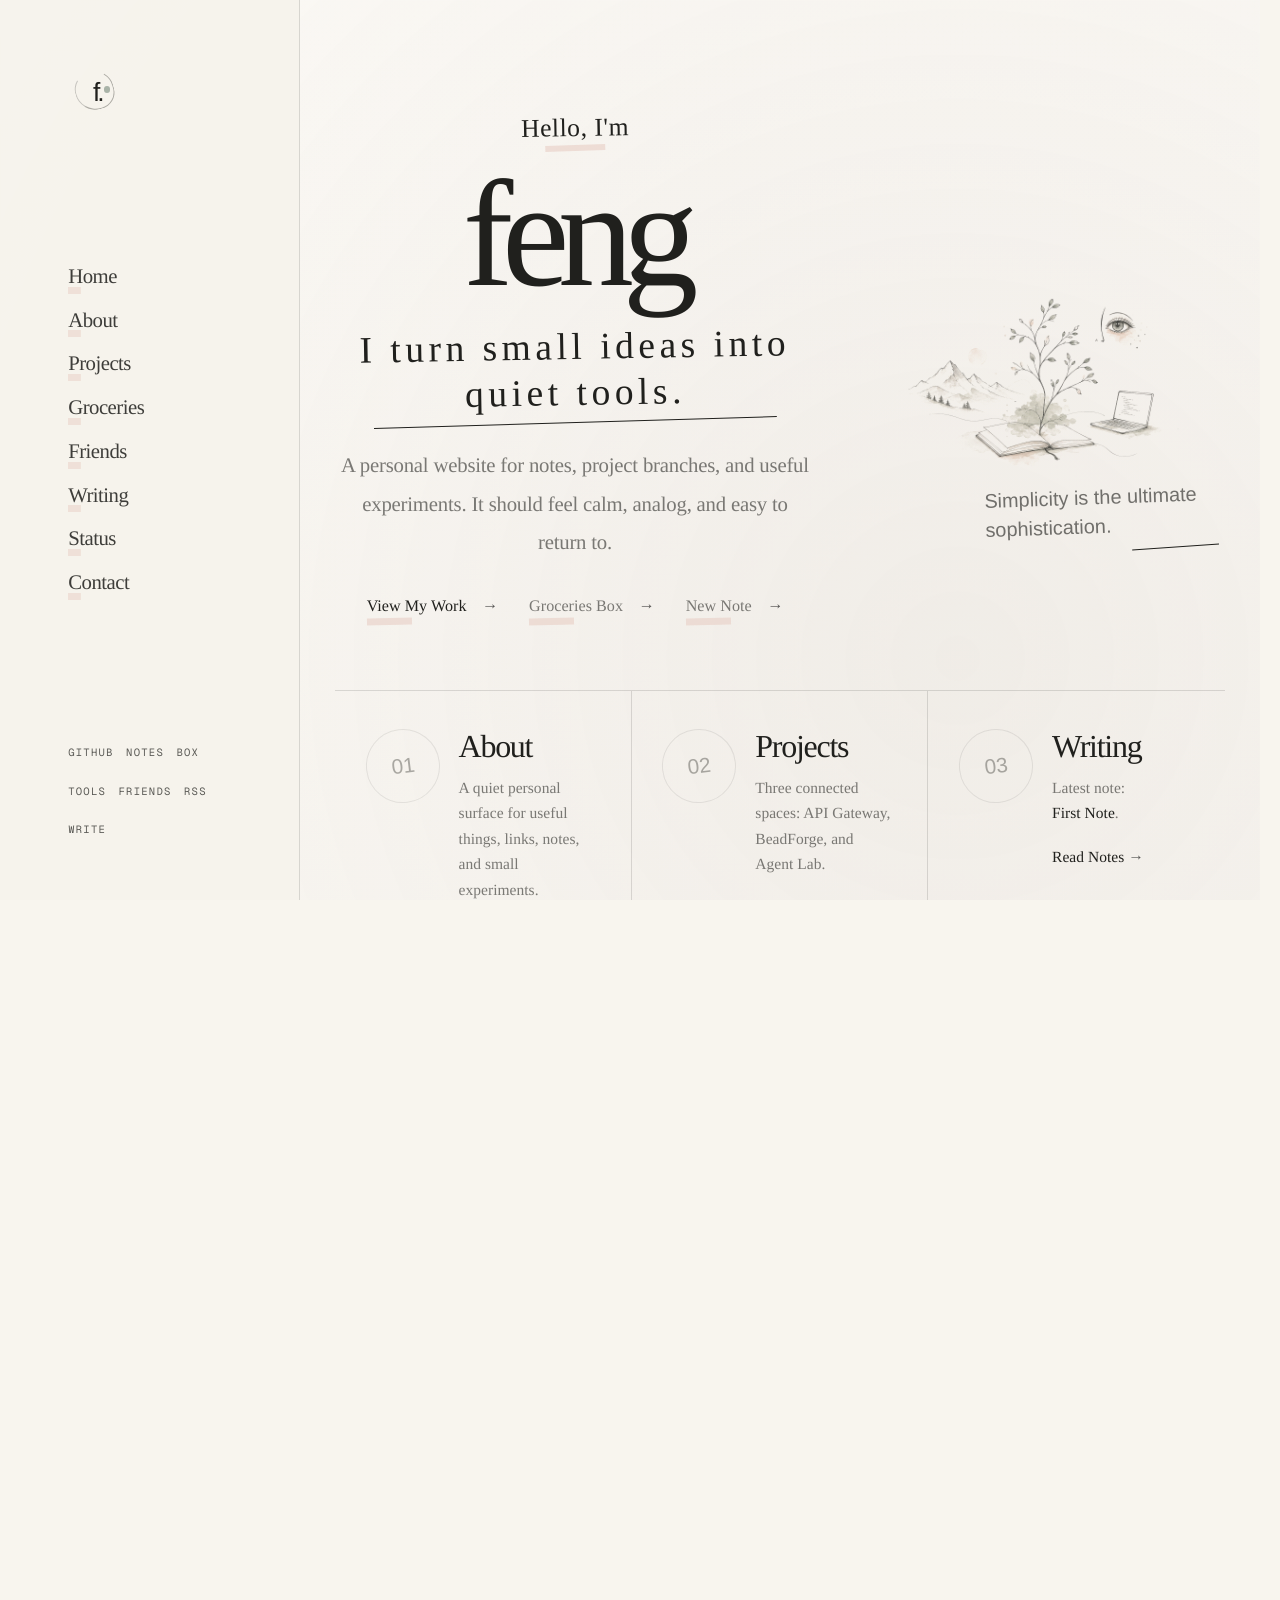
==== commit 4f86e845: "Site updated: 2026-06-08 00:37:49" ====
--- a/index.html
+++ b/index.html
@@ -129,7 +129,7 @@
 
     
 
-    <link rel="stylesheet" href="/css/common/site-refine.css?v=20260607-acha-functions">
+    <link rel="stylesheet" href="/css/common/site-refine.css?v=20260608-function-parity">
 
     
 <link rel="stylesheet" href="/fonts/GeistMono/geist-mono.css">
@@ -151,7 +151,7 @@
 
     <script id="hexo-configurations">
     window.config = {"hostname":"feng.xx.kg","root":"/","language":"en"};
-    window.theme = {"articles":{"style":{"font_size":"16px","line_height":1.5,"image_border_radius":"14px","image_alignment":"center","image_caption":false,"link_icon":true,"delete_mask":false,"title_alignment":"left","headings_top_spacing":{"h1":"3.2rem","h2":"2.4rem","h3":"1.9rem","h4":"1.6rem","h5":"1.4rem","h6":"1.3rem"}},"word_count":{"enable":true,"count":true,"min2read":true},"author_label":{"enable":true,"auto":false,"list":[]},"code_block":{"copy":true,"style":"mac","highlight_theme":{"light":"github","dark":"github-dark"},"font":{"enable":false,"family":null,"url":null}},"toc":{"enable":true,"max_depth":3,"number":false,"expand":true,"init_open":true},"copyright":{"enable":false,"default":"cc_by_nc_sa"},"lazyload":true,"pangu_js":false,"recommendation":{"enable":false,"title":"推荐阅读","limit":3,"mobile_limit":2,"placeholder":"/images/wallhaven-wqery6-light.webp","skip_dirs":[]}},"colors":{"primary":"#1f1d19","secondary":"#b8a99b","default_mode":"light"},"global":{"fonts":{"chinese":{"enable":false,"family":"Noto Sans SC","url":null},"english":{"enable":true,"family":"Geist Sans","url":"https://cdn.jsdelivr.net/npm/@fontsource/geist-sans@5.2.5/index.css"},"title":{"enable":true,"family":"Geist Sans","url":"https://cdn.jsdelivr.net/npm/@fontsource/geist-sans@5.2.5/index.css"}},"content_max_width":"1180px","sidebar_width":"300px","hover":{"shadow":false,"scale":false},"scroll_progress":{"bar":true,"percentage":false},"website_counter":{"url":"https://cn.vercount.one/js","enable":false,"site_pv":true,"site_uv":true,"post_pv":true},"single_page":true,"preloader":{"enable":false,"custom_message":null},"side_tools":{"gear_rotation":false,"auto_expand":false},"open_graph":{"enable":true,"image":"/images/redefine-og.webp","description":"A quiet personal network for notes, tools, and small experiments."},"google_analytics":{"enable":false,"id":null}},"home_banner":{"enable":false,"style":"fixed","image":{"light":"/images/wallhaven-wqery6-light.webp","dark":"/images/wallhaven-wqery6-dark.webp"},"title":"feng","subtitle":{"text":[],"hitokoto":{"enable":false,"show_author":false,"api":"https://v1.hitokoto.cn"},"typing_speed":100,"backing_speed":80,"starting_delay":500,"backing_delay":1500,"loop":true,"smart_backspace":true},"text_color":{"light":"#f5f5f5","dark":"#d9d9d9"},"text_style":{"title_size":"2.8rem","subtitle_size":"1.5rem","line_height":1.2},"custom_font":{"enable":false,"family":null,"url":null},"social_links":{"enable":false,"style":"default","links":[{"icon":"fa-brands fa-github","url":null},{"icon":"fa-brands fa-twitter","url":null},{"icon":"fa-solid fa-at","url":"you@example.com"},{"icon":"fa-brands fa-telegram","url":null},{"icon":"/images/custom-icon.svg","url":null}],"qrs":[{"icon":"fa-brands fa-weixin","qr":null},{"icon":"/images/custom-icon.svg","qr":null}]}},"plugins":{"feed":{"enable":false},"aplayer":{"enable":false,"type":"fixed","audios":[{"name":null,"artist":null,"url":null,"cover":null,"lrc":null}]},"mermaid":{"enable":false,"version":"11.4.1","theme":{"light":"default","dark":"dark"}}},"version":"2.9.0","navbar":{"auto_hide":false,"color":{"left":"#f0f0f0","right":"#d8d8d8","transparency":82},"width":{"home":"1200px","pages":"1000px"},"links":{"Home":{"path":"/","icon":"fa-regular fa-house"},"About":{"path":"/about","icon":"fa-regular fa-user"},"Notes":{"path":"/archives","icon":"fa-regular fa-pen-to-square"},"Projects":{"path":"/projects","icon":"fa-regular fa-folder-open"},"Tools":{"path":"/tools","icon":"fa-regular fa-compass"},"Friends":{"path":"/friends","icon":"fa-regular fa-address-book"},"Write":{"path":"/write","icon":"fa-regular fa-pen"}},"search":{"enable":false,"preload":true}},"page_templates":{"friends_column":2,"tags_style":"blur","masonry":{"batch_size":12,"initial_batch_size":24}},"home":{"sidebar":{"enable":true,"position":"left","first_item":"menu","announcement":"A quiet personal network for notes, tools, and small experiments.","show_on_mobile":true,"links":{"About":{"path":"/about","icon":"fa-regular fa-user"},"Notes":{"path":"/archives","icon":"fa-regular fa-pen-to-square"},"Projects":{"path":"/projects","icon":"fa-regular fa-folder-open"},"Tools":{"path":"/tools","icon":"fa-regular fa-compass"},"Friends":{"path":"/friends","icon":"fa-regular fa-address-book"},"Write":{"path":"/write","icon":"fa-regular fa-pen"}}},"article_date_format":"auto","excerpt_length":200,"categories":{"enable":true,"limit":3},"tags":{"enable":true,"limit":3}},"footer":{"runtime":false,"icon":"<i class=\"fa-solid fa-circle\" style=\"font-size: 0.45rem; color: #9a9a9a\"></i>","start":"2026/4/9 16:35:37","statistics":false,"customize":null,"icp":{"enable":false,"number":null,"url":null}},"footerStart":"2026/4/9 16:35:37","mermaid":{"style":{"light":"default","dark":"dark"}}};
+    window.theme = {"articles":{"style":{"font_size":"16px","line_height":1.5,"image_border_radius":"14px","image_alignment":"center","image_caption":false,"link_icon":true,"delete_mask":false,"title_alignment":"left","headings_top_spacing":{"h1":"3.2rem","h2":"2.4rem","h3":"1.9rem","h4":"1.6rem","h5":"1.4rem","h6":"1.3rem"}},"word_count":{"enable":true,"count":true,"min2read":true},"author_label":{"enable":true,"auto":false,"list":[]},"code_block":{"copy":true,"style":"mac","highlight_theme":{"light":"github","dark":"github-dark"},"font":{"enable":false,"family":null,"url":null}},"toc":{"enable":true,"max_depth":3,"number":false,"expand":true,"init_open":true},"copyright":{"enable":false,"default":"cc_by_nc_sa"},"lazyload":true,"pangu_js":false,"recommendation":{"enable":false,"title":"推荐阅读","limit":3,"mobile_limit":2,"placeholder":"/images/wallhaven-wqery6-light.webp","skip_dirs":[]}},"colors":{"primary":"#1f1d19","secondary":"#b8a99b","default_mode":"light"},"global":{"fonts":{"chinese":{"enable":false,"family":"Noto Sans SC","url":null},"english":{"enable":true,"family":"Geist Sans","url":"https://cdn.jsdelivr.net/npm/@fontsource/geist-sans@5.2.5/index.css"},"title":{"enable":true,"family":"Geist Sans","url":"https://cdn.jsdelivr.net/npm/@fontsource/geist-sans@5.2.5/index.css"}},"content_max_width":"1180px","sidebar_width":"300px","hover":{"shadow":false,"scale":false},"scroll_progress":{"bar":true,"percentage":false},"website_counter":{"url":"https://cn.vercount.one/js","enable":false,"site_pv":true,"site_uv":true,"post_pv":true},"single_page":true,"preloader":{"enable":false,"custom_message":null},"side_tools":{"gear_rotation":false,"auto_expand":false},"open_graph":{"enable":true,"image":"/images/redefine-og.webp","description":"A quiet personal network for notes, tools, and small experiments."},"google_analytics":{"enable":false,"id":null}},"home_banner":{"enable":false,"style":"fixed","image":{"light":"/images/wallhaven-wqery6-light.webp","dark":"/images/wallhaven-wqery6-dark.webp"},"title":"feng","subtitle":{"text":[],"hitokoto":{"enable":false,"show_author":false,"api":"https://v1.hitokoto.cn"},"typing_speed":100,"backing_speed":80,"starting_delay":500,"backing_delay":1500,"loop":true,"smart_backspace":true},"text_color":{"light":"#f5f5f5","dark":"#d9d9d9"},"text_style":{"title_size":"2.8rem","subtitle_size":"1.5rem","line_height":1.2},"custom_font":{"enable":false,"family":null,"url":null},"social_links":{"enable":false,"style":"default","links":[{"icon":"fa-brands fa-github","url":null},{"icon":"fa-brands fa-twitter","url":null},{"icon":"fa-solid fa-at","url":"you@example.com"},{"icon":"fa-brands fa-telegram","url":null},{"icon":"/images/custom-icon.svg","url":null}],"qrs":[{"icon":"fa-brands fa-weixin","qr":null},{"icon":"/images/custom-icon.svg","qr":null}]}},"plugins":{"feed":{"enable":false},"aplayer":{"enable":false,"type":"fixed","audios":[{"name":null,"artist":null,"url":null,"cover":null,"lrc":null}]},"mermaid":{"enable":false,"version":"11.4.1","theme":{"light":"default","dark":"dark"}}},"version":"2.9.0","navbar":{"auto_hide":false,"color":{"left":"#f0f0f0","right":"#d8d8d8","transparency":82},"width":{"home":"1200px","pages":"1000px"},"links":{"Home":{"path":"/","icon":"fa-regular fa-house"},"About":{"path":"/about","icon":"fa-regular fa-user"},"Notes":{"path":"/archives","icon":"fa-regular fa-pen-to-square"},"Projects":{"path":"/projects","icon":"fa-regular fa-folder-open"},"Groceries":{"path":"/groceries","icon":"fa-regular fa-compass"},"Tools":{"path":"/tools","icon":"fa-regular fa-toolbox"},"Friends":{"path":"/friends","icon":"fa-regular fa-address-book"},"Write":{"path":"/write","icon":"fa-regular fa-pen"}},"search":{"enable":false,"preload":true}},"page_templates":{"friends_column":2,"tags_style":"blur","masonry":{"batch_size":12,"initial_batch_size":24}},"home":{"sidebar":{"enable":true,"position":"left","first_item":"menu","announcement":"A quiet personal network for notes, tools, and small experiments.","show_on_mobile":true,"links":{"About":{"path":"/about","icon":"fa-regular fa-user"},"Notes":{"path":"/archives","icon":"fa-regular fa-pen-to-square"},"Projects":{"path":"/projects","icon":"fa-regular fa-folder-open"},"Groceries":{"path":"/groceries","icon":"fa-regular fa-compass"},"Tools":{"path":"/tools","icon":"fa-regular fa-toolbox"},"Friends":{"path":"/friends","icon":"fa-regular fa-address-book"},"Write":{"path":"/write","icon":"fa-regular fa-pen"}}},"article_date_format":"auto","excerpt_length":200,"categories":{"enable":true,"limit":3},"tags":{"enable":true,"limit":3}},"footer":{"runtime":false,"icon":"<i class=\"fa-solid fa-circle\" style=\"font-size: 0.45rem; color: #9a9a9a\"></i>","start":"2026/4/9 16:35:37","statistics":false,"customize":null,"icp":{"enable":false,"number":null,"url":null}},"footerStart":"2026/4/9 16:35:37","mermaid":{"style":{"light":"default","dark":"dark"}}};
     window.lang_ago = {"second":"%s seconds ago","minute":"%s minutes ago","hour":"%s hours ago","day":"%s days ago","week":"%s weeks ago","month":"%s months ago","year":"%s years ago"};
     window.i18n = {"search":"Search...","toc":"On this page","prev":"Prev","next":"Next","prev_posts":"Prev posts","next_posts":"Next posts","page":"Page %d","recent_posts":"Recent Posts","share":"Share","powered_by":"POWERED BY %s","theme":"THEME","rss_feed":"RSS Feed","category":"Category","categories":"Categories","tag":"Tag","tags":"Tags","post":"Post","posts":"Posts","tagcloud":"Tag Cloud","comment":"Comment","comments":"Comments","home":"Home","archive":"Archive","archives":"Archives","top":"TOP","sticky":"Sticky","go-back-home":"Go Back Home","masonry_loading":"Loading photos...","image_viewer":"Image viewer","close":"Close","exif":{"title":"EXIF","cards":{"camera":"Camera","lens":"Lens","exposure":"Exposure","other":"Other"},"fields":{"make":"Brand","model":"Model","date_taken":"Date taken","lens_model":"Lens","focal_length":"Focal length","focus_mode":"Focus mode","shutter":"Shutter","aperture":"Aperture","iso":"ISO","exposure_program":"Exposure program","exposure_compensation":"Exposure compensation","metering_mode":"Metering mode","flash":"Flash","white_balance":"White balance","latitude":"Latitude","longitude":"Longitude","altitude":"Altitude"},"status":{"loading":"Loading...","no_exif":"No EXIF available","library_missing":"EXIF library not loaded","image_source_missing":"Image source unavailable","unavailable":"EXIF unavailable (blocked by CORS or missing metadata)","flag_unavailable":"EXIF unavailable"}},"about":"About","changelog":"Changelog","links":"Links","link":"Link","friends":"Friends","friend":"Friend","timeline":"Timeline","shuoshuo":"Shuoshuo","bookmarks":"Bookmarks","site_uv":"VISITOR COUNT","site_pv":"TOTAL PAGE VIEWS","read_more":"Read more","wordcount":"Words","min2read":"Mins","status":"Status","runtime":"Blog up for","days":"days","hours":"hrs","minutes":"Min","seconds":"Sec","optimized_by":"and Optimized by Evan","rights":"All Rights Reserved","site_posts":"%s posts in total","site_wordcount":"%s words in total","copyright":{"author":"Author","title":"Title","link":"Link","create_time":"Created at","update_time":"Updated at","license_title":"License","license_content":"This work is licensed under %s.","all_rights_reserved":"All Rights Reserved &#169; %s","public_domain":"This work is in the public domain."},"ago":{"second":"%s seconds ago","minute":"%s minutes ago","hour":"%s hours ago","day":"%s days ago","week":"%s weeks ago","month":"%s months ago","year":"%s years ago"},"create_time":"Created","update_time":"Updated","expired":"This post is written %s days ago, and the content may not be up to date."};
     window.data = {"masonry":false};
@@ -292,9 +292,26 @@
                             <li class="navbar-item">
                                 <!-- Menu -->
                                 <a class=""
+                                   href="/groceries"
+                                        >
+                                    <i class="fa-regular fa-compass fa-fw"></i>
+                                    Groceries
+                                    
+                                </a>
+
+                                <!-- Submenu -->
+                                
+                            </li>
+                    
+                        
+                            
+
+                            <li class="navbar-item">
+                                <!-- Menu -->
+                                <a class=""
                                    href="/tools"
                                         >
-                                    <i class="fa-regular fa-compass fa-fw"></i>
+                                    <i class="fa-regular fa-toolbox fa-fw"></i>
                                     Tools
                                     
                                 </a>
@@ -440,13 +457,33 @@
                     <li class="drawer-navbar-item text-base my-1.5 flex flex-col w-full">
                         
                         <a class="py-1.5 px-2 flex flex-row items-center justify-between gap-1 hover:!text-primary active:!text-primary text-2xl font-semibold group border-b border-border-color hover:border-primary w-full "
+                           href="/groceries"
+                        >
+                            <span>
+                                Groceries
+                            </span>
+                            
+                                <i class="fa-regular fa-compass fa-sm fa-fw"></i>
+                            
+                        </a>
+                        
+
+                        
+                    </li>
+            
+                
+                    
+
+                    <li class="drawer-navbar-item text-base my-1.5 flex flex-col w-full">
+                        
+                        <a class="py-1.5 px-2 flex flex-row items-center justify-between gap-1 hover:!text-primary active:!text-primary text-2xl font-semibold group border-b border-border-color hover:border-primary w-full "
                            href="/tools"
                         >
                             <span>
                                 Tools
                             </span>
                             
-                                <i class="fa-regular fa-compass fa-sm fa-fw"></i>
+                                <i class="fa-regular fa-toolbox fa-sm fa-fw"></i>
                             
                         </a>
                         
@@ -498,6 +535,7 @@
             
             
                 
+                    
                     
                     
                     
@@ -531,9 +569,10 @@
             <a href="#home">Home</a>
             <a href="#about">About</a>
             <a href="#projects">Projects</a>
-            <a href="#tools">Tools</a>
+            <a href="#groceries">Groceries</a>
             <a href="#friends">Friends</a>
             <a href="#notes">Writing</a>
+            <a href="#status">Status</a>
             <a href="#contact">Contact</a>
         </nav>
 
@@ -545,11 +584,17 @@
                 <a href="/archives/" aria-label="Notes archive">
                     <span>Notes</span>
                 </a>
+                <a href="/groceries/" aria-label="Groceries box">
+                    <span>Box</span>
+                </a>
                 <a href="/tools/" aria-label="Tools shelf">
                     <span>Tools</span>
                 </a>
                 <a href="/friends/" aria-label="Friend links">
                     <span>Friends</span>
+                </a>
+                <a href="/rss2.xml" aria-label="RSS feed">
+                    <span>RSS</span>
                 </a>
                 <a href="/write/" aria-label="Create a new note">
                     <span>Write</span>
@@ -577,7 +622,7 @@
             </p>
             <div class="sketch-actions">
                 <a class="sketch-text-link" href="#projects">View My Work <span aria-hidden="true">&rarr;</span></a>
-                <a class="sketch-text-link sketch-text-link--muted" href="/tools/">Open Tools <span aria-hidden="true">&rarr;</span></a>
+                <a class="sketch-text-link sketch-text-link--muted" href="/groceries/">Groceries Box <span aria-hidden="true">&rarr;</span></a>
                 <a class="sketch-text-link sketch-text-link--muted" href="/write/">New Note <span aria-hidden="true">&rarr;</span></a>
             </div>
         </div>
@@ -623,12 +668,12 @@
             </div>
         </article>
 
-        <article class="sketch-feature-card" id="tools">
+        <article class="sketch-feature-card" id="groceries">
             <span class="sketch-feature-card__mark" aria-hidden="true">04</span>
             <div>
-                <h2>Tools</h2>
-                <p>A small shelf for public rooms, utilities, and the private writing desk.</p>
-                <a href="/tools/">Open Tools <span aria-hidden="true">&rarr;</span></a>
+                <h2>Groceries</h2>
+                <p>A filterable box for services, tools, writing paths, feeds, and useful links.</p>
+                <a href="/groceries/">Open Box <span aria-hidden="true">&rarr;</span></a>
             </div>
         </article>
 
@@ -640,6 +685,45 @@
                 <a href="/friends/">View Friends <span aria-hidden="true">&rarr;</span></a>
             </div>
         </article>
+
+        <article class="sketch-feature-card" id="taxonomy">
+            <span class="sketch-feature-card__mark" aria-hidden="true">06</span>
+            <div>
+                <h2>Index</h2>
+                <p>Browse by timeline, category, tag, or feed like a complete blog system.</p>
+                <a href="/categories/">Categories <span aria-hidden="true">&rarr;</span></a>
+            </div>
+        </article>
+    </section>
+
+    <section class="sketch-section sketch-writing-hub" aria-labelledby="sketch-writing-title">
+        <div class="sketch-section__head">
+            <p class="sketch-script">Writing hub</p>
+            <h2 id="sketch-writing-title">Notes, indexes, and feeds stay close.</h2>
+        </div>
+
+        <div class="sketch-writing-grid">
+            <a href="/archives/">
+                <span>timeline</span>
+                <strong>Archives</strong>
+                <small>1 posts &rarr;</small>
+            </a>
+            <a href="/categories/">
+                <span>themes</span>
+                <strong>Categories</strong>
+                <small>0 categories &rarr;</small>
+            </a>
+            <a href="/tags/">
+                <span>topics</span>
+                <strong>Tags</strong>
+                <small>0 tags &rarr;</small>
+            </a>
+            <a href="/rss2.xml">
+                <span>subscribe</span>
+                <strong>RSS</strong>
+                <small>rss2.xml &rarr;</small>
+            </a>
+        </div>
     </section>
 
     <section class="sketch-section sketch-projects" aria-labelledby="sketch-projects-title">
@@ -688,12 +772,21 @@
 
         <div class="sketch-shelf-grid">
             
-                <article class="sketch-shelf-card sketch-shelf-card--tools">
-                    <a href="/tools/">
-                        <span>practical shelf</span>
-                        <h3>Tools</h3>
-                        <p>A compact shelf for public rooms, site utilities, and owner-only writing paths.</p>
-                        <small>API Gateway / BeadForge / Agent Lab / New Note &rarr;</small>
+                <article class="sketch-shelf-card sketch-shelf-card--groceries">
+                    <a href="/groceries/">
+                        <span>filterable shelf</span>
+                        <h3>Groceries Box</h3>
+                        <p>Acha-style box for services, utilities, writing paths, RSS, and useful rooms.</p>
+                        <small>filter / sort / grid / list &rarr;</small>
+                    </a>
+                </article>
+            
+                <article class="sketch-shelf-card sketch-shelf-card--archives">
+                    <a href="/archives/">
+                        <span>timeline</span>
+                        <h3>Archives</h3>
+                        <p>Chronological writing history with category and tag paths kept nearby.</p>
+                        <small>archives / categories / tags &rarr;</small>
                     </a>
                 </article>
             
@@ -706,6 +799,45 @@
                     </a>
                 </article>
             
+        </div>
+    </section>
+
+    <section class="sketch-section sketch-status-board" id="status" aria-labelledby="sketch-status-title">
+        <div class="sketch-section__head">
+            <p class="sketch-script">Site status</p>
+            <h2 id="sketch-status-title">Small counters, visible at a glance.</h2>
+        </div>
+
+        <div class="sketch-status-grid">
+            
+                <a href="/archives/">
+                    <span>posts</span>
+                    <strong>1</strong>
+                </a>
+            
+                <a href="/categories/">
+                    <span>categories</span>
+                    <strong>0</strong>
+                </a>
+            
+                <a href="/tags/">
+                    <span>tags</span>
+                    <strong>0</strong>
+                </a>
+            
+                <a href="/rss2.xml">
+                    <span>feed</span>
+                    <strong>RSS</strong>
+                </a>
+            
+            <div>
+                <span>site-pv</span>
+                <strong id="busuanzi_value_site_pv">local</strong>
+            </div>
+            <div>
+                <span>site-uv</span>
+                <strong id="busuanzi_value_site_uv">quiet</strong>
+            </div>
         </div>
     </section>
 
--- a/css/style.css
+++ b/css/style.css
@@ -12689,6 +12689,412 @@
     font-size: clamp(2.48rem, 11.4vw, 3.55rem) !important;
   }
 }
+.groceries-page-shell,
+html.dark .groceries-page-shell {
+  color: #20201d !important;
+  background: radial-gradient(circle at 80% 8%, rgba(234,213,204,0.2), transparent 26%), radial-gradient(circle at 18% 78%, rgba(223,230,217,0.3), transparent 28%), linear-gradient(180deg, #fcfaf6 0%, #f8f5ee 100%) !important;
+}
+.groceries-page-shell .main-content,
+html.dark .groceries-page-shell .main-content {
+  width: calc(100% - 2rem) !important;
+  max-width: 1120px !important;
+  margin: 0 auto !important;
+  color: #20201d !important;
+  background: transparent !important;
+}
+.groceries-page-shell .page-template-container,
+html.dark .groceries-page-shell .page-template-container {
+  width: 100% !important;
+  max-width: 100% !important;
+  margin: 0 !important;
+  padding: 0 !important;
+  color: #20201d !important;
+  background: transparent !important;
+  border: 0 !important;
+  box-shadow: none !important;
+}
+.groceries-page-shell .page-template-content,
+html.dark .groceries-page-shell .page-template-content {
+  display: none !important;
+}
+.groceries-page {
+  width: 100%;
+  max-width: 1120px;
+  margin: 0 auto;
+  padding: clamp(2.8rem, 6vw, 5rem) 0 clamp(4.5rem, 8vw, 7rem);
+  color: #20201d !important;
+  font-family: Georgia, 'Times New Roman', 'Noto Serif SC', serif !important;
+}
+.groceries-page__hero {
+  position: relative;
+  overflow: hidden;
+  margin: 0 0 clamp(1.6rem, 4vw, 2.8rem);
+  padding: clamp(3.2rem, 7vw, 5.4rem) clamp(1.4rem, 4vw, 4rem);
+  color: #20201d !important;
+  background: rgba(252,250,246,0.7) !important;
+  background-image: radial-gradient(circle at 82% 28%, rgba(223,230,217,0.44), transparent 30%), radial-gradient(circle at 20% 78%, rgba(234,213,204,0.38), transparent 28%) !important;
+  border: 1px solid rgba(32,32,29,0.14) !important;
+  box-shadow: none !important;
+}
+.groceries-page__hero::before {
+  content: '';
+  position: absolute;
+  right: clamp(1.5rem, 4vw, 3.8rem);
+  top: clamp(1.5rem, 4vw, 3.4rem);
+  width: clamp(7rem, 16vw, 12rem);
+  height: clamp(7rem, 16vw, 12rem);
+  pointer-events: none;
+  opacity: 0.55;
+  background: radial-gradient(circle at 50% 50%, rgba(32,32,29,0.065) 0 1px, transparent 1px);
+  background-size: 13px 13px;
+  border: 1px solid rgba(32,32,29,0.085);
+  transform: rotate(-6deg);
+}
+.groceries-page__eyebrow {
+  position: relative;
+  z-index: 1;
+  display: inline-block;
+  margin: 0 0 1.1rem !important;
+  color: rgba(32,32,29,0.58) !important;
+  font-family: 'Segoe Print', 'Bradley Hand ITC', 'Comic Sans MS', 'LXGW WenKai', cursive !important;
+  font-size: clamp(1.02rem, 1.8vw, 1.36rem) !important;
+  transform: rotate(-1deg);
+}
+.groceries-page__eyebrow::after {
+  content: '';
+  display: block;
+  width: 4.2rem;
+  height: 0.34rem;
+  margin: 0.18rem 0 0;
+  background: rgba(234,213,204,0.72);
+}
+.groceries-page__hero h1 {
+  position: relative;
+  z-index: 1;
+  max-width: 820px;
+  margin: 0 !important;
+  color: #20201d !important;
+  font-family: Georgia, 'Times New Roman', 'Noto Serif SC', serif !important;
+  font-size: clamp(3.8rem, 8vw, 7.2rem) !important;
+  line-height: 0.92 !important;
+  font-weight: 500 !important;
+  letter-spacing: -0.075em !important;
+  text-wrap: balance;
+}
+.groceries-page__hero p:not(.groceries-page__eyebrow) {
+  position: relative;
+  z-index: 1;
+  max-width: 44rem;
+  margin: clamp(1.45rem, 3vw, 2.2rem) 0 0 !important;
+  color: rgba(32,32,29,0.58) !important;
+  font-family: Georgia, 'Times New Roman', 'Noto Serif SC', serif !important;
+  font-size: clamp(1.05rem, 1.7vw, 1.28rem) !important;
+  line-height: 1.82 !important;
+}
+.groceries-controls {
+  display: grid;
+  grid-template-columns: minmax(0, 1.4fr) auto auto auto auto;
+  gap: 0.85rem;
+  align-items: end;
+  margin: 0 0 clamp(1.4rem, 3vw, 2rem);
+  padding: 1rem;
+  color: #20201d !important;
+  background: rgba(252,250,246,0.72);
+  border: 1px solid rgba(32,32,29,0.14);
+}
+.groceries-control-group,
+.groceries-view-toggle {
+  display: flex;
+  flex-wrap: wrap;
+  gap: 0.5rem;
+}
+.groceries-controls button,
+.groceries-select select {
+  min-height: 2.35rem;
+  color: #20201d !important;
+  background: transparent !important;
+  border: 1px solid rgba(32,32,29,0.14) !important;
+  border-radius: 0 !important;
+  font-family: 'Geist Mono', 'JetBrains Mono', Consolas, monospace !important;
+  font-size: 0.68rem !important;
+  letter-spacing: 0.08em;
+  text-transform: uppercase;
+  cursor: pointer;
+  transition: background 180ms ease, opacity 180ms ease, transform 180ms ease;
+}
+.groceries-controls button {
+  padding: 0.55rem 0.72rem;
+}
+.groceries-controls button:hover {
+  background: rgba(255,255,255,0.42) !important;
+  transform: translateY(-1px);
+}
+.groceries-controls button.is-active {
+  color: #f8f5ee !important;
+  background: #20201d !important;
+  border-color: #20201d !important;
+}
+.groceries-select {
+  display: grid;
+  gap: 0.4rem;
+}
+.groceries-select span {
+  color: rgba(32,32,29,0.36) !important;
+  font-family: 'Geist Mono', 'JetBrains Mono', Consolas, monospace !important;
+  font-size: 0.62rem !important;
+  letter-spacing: 0.12em;
+  text-transform: uppercase;
+}
+.groceries-select select {
+  padding: 0.5rem 2rem 0.5rem 0.7rem;
+}
+.grocery-count {
+  margin: 0 !important;
+  color: rgba(32,32,29,0.36) !important;
+  font-family: 'Geist Mono', 'JetBrains Mono', Consolas, monospace !important;
+  font-size: 0.68rem !important;
+  letter-spacing: 0.1em;
+  text-transform: uppercase;
+}
+.groceries-grid {
+  display: grid;
+  grid-template-columns: repeat(3, minmax(0, 1fr));
+  border-top: 1px solid rgba(32,32,29,0.14);
+  border-left: 1px solid rgba(32,32,29,0.14);
+}
+.groceries-grid.is-list {
+  grid-template-columns: 1fr;
+}
+.groceries-grid.is-list .grocery-card a {
+  min-height: auto;
+  grid-template-columns: 5rem minmax(0, 1fr);
+  grid-template-rows: auto;
+  align-items: start;
+}
+.grocery-card {
+  min-width: 0;
+  border-right: 1px solid rgba(32,32,29,0.14);
+  border-bottom: 1px solid rgba(32,32,29,0.14);
+}
+.grocery-card[hidden] {
+  display: none !important;
+}
+.grocery-card a {
+  min-height: 285px;
+  display: grid;
+  grid-template-rows: auto 1fr;
+  gap: clamp(1.15rem, 2vw, 1.8rem);
+  padding: clamp(1.25rem, 2.6vw, 2rem);
+  color: #20201d !important;
+  text-decoration: none !important;
+  background: rgba(252,250,246,0.46) !important;
+  transition: background 180ms ease, transform 220ms cubic-bezier(0.19, 1, 0.22, 1);
+}
+.grocery-card a:hover {
+  background: rgba(255,255,255,0.58) !important;
+  transform: translateY(-3px);
+}
+.grocery-card__mark {
+  display: inline-grid;
+  width: 4.35rem;
+  height: 4.35rem;
+  place-items: center;
+  color: rgba(32,32,29,0.36) !important;
+  border: 1px solid rgba(32,32,29,0.085);
+  border-radius: 50%;
+  font-family: 'Segoe Print', 'Bradley Hand ITC', 'Comic Sans MS', 'LXGW WenKai', cursive !important;
+  font-size: 0.92rem !important;
+  text-transform: lowercase;
+  transform: rotate(-7deg);
+}
+.grocery-card__meta,
+.grocery-card__tags {
+  display: flex;
+  flex-wrap: wrap;
+  gap: 0.45rem;
+}
+.grocery-card__meta span,
+.grocery-card__tags span {
+  color: rgba(32,32,29,0.36) !important;
+  font-family: 'Geist Mono', 'JetBrains Mono', Consolas, monospace !important;
+  font-size: 0.62rem !important;
+  letter-spacing: 0.08em;
+  text-transform: uppercase;
+}
+.grocery-card h2 {
+  margin: 1.25rem 0 0.85rem !important;
+  color: #20201d !important;
+  font-family: Georgia, 'Times New Roman', 'Noto Serif SC', serif !important;
+  font-size: clamp(1.55rem, 3vw, 2.35rem) !important;
+  line-height: 1 !important;
+  font-weight: 500 !important;
+  letter-spacing: -0.055em !important;
+}
+.grocery-card p {
+  margin: 0 0 1.25rem !important;
+  color: rgba(32,32,29,0.58) !important;
+  font-family: Georgia, 'Times New Roman', 'Noto Serif SC', serif !important;
+  font-size: 0.98rem !important;
+  line-height: 1.7 !important;
+  text-wrap: pretty;
+}
+.groceries-empty {
+  margin: 1.2rem 0 0 !important;
+  padding: 1.1rem;
+  color: rgba(32,32,29,0.58) !important;
+  border: 1px solid rgba(32,32,29,0.14);
+  font-family: Georgia, 'Times New Roman', 'Noto Serif SC', serif !important;
+}
+.friend-card__avatar {
+  display: inline-grid;
+  width: 4.8rem;
+  height: 4.8rem;
+  place-items: center;
+  overflow: hidden;
+  border: 1px solid rgba(32,32,29,0.085);
+  border-radius: 50%;
+  background: rgba(252,250,246,0.68);
+  transform: rotate(-4deg);
+}
+.friend-card__avatar img {
+  display: block;
+  width: 100%;
+  height: 100%;
+  object-fit: cover;
+  filter: saturate(0.7) contrast(0.96);
+}
+.friend-card__avatar--empty {
+  color: rgba(32,32,29,0.36) !important;
+  font-family: Georgia, 'Times New Roman', 'Noto Serif SC', serif !important;
+  font-size: 2rem;
+}
+.friend-card a {
+  position: relative;
+}
+.friend-card a::after {
+  content: attr(data-title);
+  position: absolute;
+  left: clamp(1.25rem, 3vw, 2.2rem);
+  right: clamp(1.25rem, 3vw, 2.2rem);
+  bottom: clamp(1rem, 2vw, 1.5rem);
+  color: rgba(32,32,29,0.36);
+  font-family: 'Geist Mono', 'JetBrains Mono', Consolas, monospace;
+  font-size: 0.6rem;
+  letter-spacing: 0.08em;
+  text-transform: uppercase;
+  opacity: 0;
+  transform: translateY(4px);
+  transition: opacity 180ms ease, transform 180ms ease;
+}
+.friend-card a:hover::after {
+  opacity: 1;
+  transform: translateY(0);
+}
+.friend-card--apply a {
+  background: rgba(248,245,238,0.48) !important;
+}
+.sketch-writing-grid,
+.sketch-status-grid {
+  display: grid;
+  grid-template-columns: repeat(4, minmax(0, 1fr));
+  border-top: 1px solid rgba(32,32,29,0.14);
+  border-left: 1px solid rgba(32,32,29,0.14);
+}
+.sketch-writing-grid a,
+.sketch-status-grid a,
+.sketch-status-grid div {
+  min-height: 9rem;
+  display: flex;
+  flex-direction: column;
+  justify-content: space-between;
+  padding: clamp(1.2rem, 2.6vw, 2rem);
+  color: #20201d !important;
+  text-decoration: none !important;
+  background: rgba(252,250,246,0.4);
+  border-right: 1px solid rgba(32,32,29,0.14);
+  border-bottom: 1px solid rgba(32,32,29,0.14);
+}
+.sketch-writing-grid a span,
+.sketch-status-grid a span,
+.sketch-status-grid div span,
+.sketch-writing-grid a small,
+.sketch-status-grid a small,
+.sketch-status-grid div small {
+  color: rgba(32,32,29,0.36) !important;
+  font-family: 'Geist Mono', 'JetBrains Mono', Consolas, monospace !important;
+  font-size: 0.64rem !important;
+  letter-spacing: 0.1em;
+  text-transform: uppercase;
+}
+.sketch-writing-grid a strong,
+.sketch-status-grid a strong,
+.sketch-status-grid div strong {
+  color: #20201d !important;
+  font-family: Georgia, 'Times New Roman', 'Noto Serif SC', serif !important;
+  font-size: clamp(1.8rem, 4vw, 3.2rem);
+  line-height: 1;
+  font-weight: 500;
+  letter-spacing: -0.06em;
+}
+@media (max-width: 1180px) {
+  .groceries-controls {
+    grid-template-columns: 1fr 1fr;
+  }
+  .groceries-grid {
+    grid-template-columns: repeat(2, minmax(0, 1fr));
+  }
+}
+@media (max-width: 860px) {
+  .groceries-page-shell .main-content,
+  html.dark .groceries-page-shell .main-content {
+    width: calc(100% - 1.75rem) !important;
+  }
+  .groceries-page {
+    padding-top: 2.2rem;
+  }
+  .groceries-page__hero {
+    box-sizing: border-box;
+    max-width: 100%;
+    overflow: hidden;
+    padding: 3rem 1.25rem 2.8rem;
+  }
+  .groceries-page__hero h1 {
+    max-width: 100%;
+    font-size: clamp(2.6rem, 11.8vw, 4.2rem) !important;
+    line-height: 0.98 !important;
+  }
+  .groceries-page__hero p:not(.groceries-page__eyebrow) {
+    max-width: 100%;
+    font-size: 1rem !important;
+    line-height: 1.72 !important;
+    overflow-wrap: anywhere;
+  }
+  .groceries-controls,
+  .groceries-grid,
+  .sketch-writing-grid,
+  .sketch-status-grid {
+    grid-template-columns: 1fr !important;
+  }
+  .grocery-card {
+    border-right: 0;
+  }
+  .groceries-grid.is-list .grocery-card a {
+    grid-template-columns: 1fr;
+  }
+}
+@media (max-width: 460px) {
+  .groceries-page__hero {
+    padding-left: 1rem;
+    padding-right: 1rem;
+  }
+  .groceries-page__hero h1 {
+    font-size: clamp(2.38rem, 10.8vw, 3.35rem) !important;
+  }
+  .grocery-card a {
+    min-height: auto;
+    padding: 1.25rem;
+  }
+}
 @-moz-keyframes treeReveal {
   from {
     opacity: 0;
--- a/css/common/site-refine.css
+++ b/css/common/site-refine.css
@@ -8155,6 +8155,412 @@
     font-size: clamp(2.48rem, 11.4vw, 3.55rem) !important;
   }
 }
+.groceries-page-shell,
+html.dark .groceries-page-shell {
+  color: #20201d !important;
+  background: radial-gradient(circle at 80% 8%, rgba(234,213,204,0.2), transparent 26%), radial-gradient(circle at 18% 78%, rgba(223,230,217,0.3), transparent 28%), linear-gradient(180deg, #fcfaf6 0%, #f8f5ee 100%) !important;
+}
+.groceries-page-shell .main-content,
+html.dark .groceries-page-shell .main-content {
+  width: calc(100% - 2rem) !important;
+  max-width: 1120px !important;
+  margin: 0 auto !important;
+  color: #20201d !important;
+  background: transparent !important;
+}
+.groceries-page-shell .page-template-container,
+html.dark .groceries-page-shell .page-template-container {
+  width: 100% !important;
+  max-width: 100% !important;
+  margin: 0 !important;
+  padding: 0 !important;
+  color: #20201d !important;
+  background: transparent !important;
+  border: 0 !important;
+  box-shadow: none !important;
+}
+.groceries-page-shell .page-template-content,
+html.dark .groceries-page-shell .page-template-content {
+  display: none !important;
+}
+.groceries-page {
+  width: 100%;
+  max-width: 1120px;
+  margin: 0 auto;
+  padding: clamp(2.8rem, 6vw, 5rem) 0 clamp(4.5rem, 8vw, 7rem);
+  color: #20201d !important;
+  font-family: Georgia, 'Times New Roman', 'Noto Serif SC', serif !important;
+}
+.groceries-page__hero {
+  position: relative;
+  overflow: hidden;
+  margin: 0 0 clamp(1.6rem, 4vw, 2.8rem);
+  padding: clamp(3.2rem, 7vw, 5.4rem) clamp(1.4rem, 4vw, 4rem);
+  color: #20201d !important;
+  background: rgba(252,250,246,0.7) !important;
+  background-image: radial-gradient(circle at 82% 28%, rgba(223,230,217,0.44), transparent 30%), radial-gradient(circle at 20% 78%, rgba(234,213,204,0.38), transparent 28%) !important;
+  border: 1px solid rgba(32,32,29,0.14) !important;
+  box-shadow: none !important;
+}
+.groceries-page__hero::before {
+  content: '';
+  position: absolute;
+  right: clamp(1.5rem, 4vw, 3.8rem);
+  top: clamp(1.5rem, 4vw, 3.4rem);
+  width: clamp(7rem, 16vw, 12rem);
+  height: clamp(7rem, 16vw, 12rem);
+  pointer-events: none;
+  opacity: 0.55;
+  background: radial-gradient(circle at 50% 50%, rgba(32,32,29,0.065) 0 1px, transparent 1px);
+  background-size: 13px 13px;
+  border: 1px solid rgba(32,32,29,0.085);
+  transform: rotate(-6deg);
+}
+.groceries-page__eyebrow {
+  position: relative;
+  z-index: 1;
+  display: inline-block;
+  margin: 0 0 1.1rem !important;
+  color: rgba(32,32,29,0.58) !important;
+  font-family: 'Segoe Print', 'Bradley Hand ITC', 'Comic Sans MS', 'LXGW WenKai', cursive !important;
+  font-size: clamp(1.02rem, 1.8vw, 1.36rem) !important;
+  transform: rotate(-1deg);
+}
+.groceries-page__eyebrow::after {
+  content: '';
+  display: block;
+  width: 4.2rem;
+  height: 0.34rem;
+  margin: 0.18rem 0 0;
+  background: rgba(234,213,204,0.72);
+}
+.groceries-page__hero h1 {
+  position: relative;
+  z-index: 1;
+  max-width: 820px;
+  margin: 0 !important;
+  color: #20201d !important;
+  font-family: Georgia, 'Times New Roman', 'Noto Serif SC', serif !important;
+  font-size: clamp(3.8rem, 8vw, 7.2rem) !important;
+  line-height: 0.92 !important;
+  font-weight: 500 !important;
+  letter-spacing: -0.075em !important;
+  text-wrap: balance;
+}
+.groceries-page__hero p:not(.groceries-page__eyebrow) {
+  position: relative;
+  z-index: 1;
+  max-width: 44rem;
+  margin: clamp(1.45rem, 3vw, 2.2rem) 0 0 !important;
+  color: rgba(32,32,29,0.58) !important;
+  font-family: Georgia, 'Times New Roman', 'Noto Serif SC', serif !important;
+  font-size: clamp(1.05rem, 1.7vw, 1.28rem) !important;
+  line-height: 1.82 !important;
+}
+.groceries-controls {
+  display: grid;
+  grid-template-columns: minmax(0, 1.4fr) auto auto auto auto;
+  gap: 0.85rem;
+  align-items: end;
+  margin: 0 0 clamp(1.4rem, 3vw, 2rem);
+  padding: 1rem;
+  color: #20201d !important;
+  background: rgba(252,250,246,0.72);
+  border: 1px solid rgba(32,32,29,0.14);
+}
+.groceries-control-group,
+.groceries-view-toggle {
+  display: flex;
+  flex-wrap: wrap;
+  gap: 0.5rem;
+}
+.groceries-controls button,
+.groceries-select select {
+  min-height: 2.35rem;
+  color: #20201d !important;
+  background: transparent !important;
+  border: 1px solid rgba(32,32,29,0.14) !important;
+  border-radius: 0 !important;
+  font-family: 'Geist Mono', 'JetBrains Mono', Consolas, monospace !important;
+  font-size: 0.68rem !important;
+  letter-spacing: 0.08em;
+  text-transform: uppercase;
+  cursor: pointer;
+  transition: background 180ms ease, opacity 180ms ease, transform 180ms ease;
+}
+.groceries-controls button {
+  padding: 0.55rem 0.72rem;
+}
+.groceries-controls button:hover {
+  background: rgba(255,255,255,0.42) !important;
+  transform: translateY(-1px);
+}
+.groceries-controls button.is-active {
+  color: #f8f5ee !important;
+  background: #20201d !important;
+  border-color: #20201d !important;
+}
+.groceries-select {
+  display: grid;
+  gap: 0.4rem;
+}
+.groceries-select span {
+  color: rgba(32,32,29,0.36) !important;
+  font-family: 'Geist Mono', 'JetBrains Mono', Consolas, monospace !important;
+  font-size: 0.62rem !important;
+  letter-spacing: 0.12em;
+  text-transform: uppercase;
+}
+.groceries-select select {
+  padding: 0.5rem 2rem 0.5rem 0.7rem;
+}
+.grocery-count {
+  margin: 0 !important;
+  color: rgba(32,32,29,0.36) !important;
+  font-family: 'Geist Mono', 'JetBrains Mono', Consolas, monospace !important;
+  font-size: 0.68rem !important;
+  letter-spacing: 0.1em;
+  text-transform: uppercase;
+}
+.groceries-grid {
+  display: grid;
+  grid-template-columns: repeat(3, minmax(0, 1fr));
+  border-top: 1px solid rgba(32,32,29,0.14);
+  border-left: 1px solid rgba(32,32,29,0.14);
+}
+.groceries-grid.is-list {
+  grid-template-columns: 1fr;
+}
+.groceries-grid.is-list .grocery-card a {
+  min-height: auto;
+  grid-template-columns: 5rem minmax(0, 1fr);
+  grid-template-rows: auto;
+  align-items: start;
+}
+.grocery-card {
+  min-width: 0;
+  border-right: 1px solid rgba(32,32,29,0.14);
+  border-bottom: 1px solid rgba(32,32,29,0.14);
+}
+.grocery-card[hidden] {
+  display: none !important;
+}
+.grocery-card a {
+  min-height: 285px;
+  display: grid;
+  grid-template-rows: auto 1fr;
+  gap: clamp(1.15rem, 2vw, 1.8rem);
+  padding: clamp(1.25rem, 2.6vw, 2rem);
+  color: #20201d !important;
+  text-decoration: none !important;
+  background: rgba(252,250,246,0.46) !important;
+  transition: background 180ms ease, transform 220ms cubic-bezier(0.19, 1, 0.22, 1);
+}
+.grocery-card a:hover {
+  background: rgba(255,255,255,0.58) !important;
+  transform: translateY(-3px);
+}
+.grocery-card__mark {
+  display: inline-grid;
+  width: 4.35rem;
+  height: 4.35rem;
+  place-items: center;
+  color: rgba(32,32,29,0.36) !important;
+  border: 1px solid rgba(32,32,29,0.085);
+  border-radius: 50%;
+  font-family: 'Segoe Print', 'Bradley Hand ITC', 'Comic Sans MS', 'LXGW WenKai', cursive !important;
+  font-size: 0.92rem !important;
+  text-transform: lowercase;
+  transform: rotate(-7deg);
+}
+.grocery-card__meta,
+.grocery-card__tags {
+  display: flex;
+  flex-wrap: wrap;
+  gap: 0.45rem;
+}
+.grocery-card__meta span,
+.grocery-card__tags span {
+  color: rgba(32,32,29,0.36) !important;
+  font-family: 'Geist Mono', 'JetBrains Mono', Consolas, monospace !important;
+  font-size: 0.62rem !important;
+  letter-spacing: 0.08em;
+  text-transform: uppercase;
+}
+.grocery-card h2 {
+  margin: 1.25rem 0 0.85rem !important;
+  color: #20201d !important;
+  font-family: Georgia, 'Times New Roman', 'Noto Serif SC', serif !important;
+  font-size: clamp(1.55rem, 3vw, 2.35rem) !important;
+  line-height: 1 !important;
+  font-weight: 500 !important;
+  letter-spacing: -0.055em !important;
+}
+.grocery-card p {
+  margin: 0 0 1.25rem !important;
+  color: rgba(32,32,29,0.58) !important;
+  font-family: Georgia, 'Times New Roman', 'Noto Serif SC', serif !important;
+  font-size: 0.98rem !important;
+  line-height: 1.7 !important;
+  text-wrap: pretty;
+}
+.groceries-empty {
+  margin: 1.2rem 0 0 !important;
+  padding: 1.1rem;
+  color: rgba(32,32,29,0.58) !important;
+  border: 1px solid rgba(32,32,29,0.14);
+  font-family: Georgia, 'Times New Roman', 'Noto Serif SC', serif !important;
+}
+.friend-card__avatar {
+  display: inline-grid;
+  width: 4.8rem;
+  height: 4.8rem;
+  place-items: center;
+  overflow: hidden;
+  border: 1px solid rgba(32,32,29,0.085);
+  border-radius: 50%;
+  background: rgba(252,250,246,0.68);
+  transform: rotate(-4deg);
+}
+.friend-card__avatar img {
+  display: block;
+  width: 100%;
+  height: 100%;
+  object-fit: cover;
+  filter: saturate(0.7) contrast(0.96);
+}
+.friend-card__avatar--empty {
+  color: rgba(32,32,29,0.36) !important;
+  font-family: Georgia, 'Times New Roman', 'Noto Serif SC', serif !important;
+  font-size: 2rem;
+}
+.friend-card a {
+  position: relative;
+}
+.friend-card a::after {
+  content: attr(data-title);
+  position: absolute;
+  left: clamp(1.25rem, 3vw, 2.2rem);
+  right: clamp(1.25rem, 3vw, 2.2rem);
+  bottom: clamp(1rem, 2vw, 1.5rem);
+  color: rgba(32,32,29,0.36);
+  font-family: 'Geist Mono', 'JetBrains Mono', Consolas, monospace;
+  font-size: 0.6rem;
+  letter-spacing: 0.08em;
+  text-transform: uppercase;
+  opacity: 0;
+  transform: translateY(4px);
+  transition: opacity 180ms ease, transform 180ms ease;
+}
+.friend-card a:hover::after {
+  opacity: 1;
+  transform: translateY(0);
+}
+.friend-card--apply a {
+  background: rgba(248,245,238,0.48) !important;
+}
+.sketch-writing-grid,
+.sketch-status-grid {
+  display: grid;
+  grid-template-columns: repeat(4, minmax(0, 1fr));
+  border-top: 1px solid rgba(32,32,29,0.14);
+  border-left: 1px solid rgba(32,32,29,0.14);
+}
+.sketch-writing-grid a,
+.sketch-status-grid a,
+.sketch-status-grid div {
+  min-height: 9rem;
+  display: flex;
+  flex-direction: column;
+  justify-content: space-between;
+  padding: clamp(1.2rem, 2.6vw, 2rem);
+  color: #20201d !important;
+  text-decoration: none !important;
+  background: rgba(252,250,246,0.4);
+  border-right: 1px solid rgba(32,32,29,0.14);
+  border-bottom: 1px solid rgba(32,32,29,0.14);
+}
+.sketch-writing-grid a span,
+.sketch-status-grid a span,
+.sketch-status-grid div span,
+.sketch-writing-grid a small,
+.sketch-status-grid a small,
+.sketch-status-grid div small {
+  color: rgba(32,32,29,0.36) !important;
+  font-family: 'Geist Mono', 'JetBrains Mono', Consolas, monospace !important;
+  font-size: 0.64rem !important;
+  letter-spacing: 0.1em;
+  text-transform: uppercase;
+}
+.sketch-writing-grid a strong,
+.sketch-status-grid a strong,
+.sketch-status-grid div strong {
+  color: #20201d !important;
+  font-family: Georgia, 'Times New Roman', 'Noto Serif SC', serif !important;
+  font-size: clamp(1.8rem, 4vw, 3.2rem);
+  line-height: 1;
+  font-weight: 500;
+  letter-spacing: -0.06em;
+}
+@media (max-width: 1180px) {
+  .groceries-controls {
+    grid-template-columns: 1fr 1fr;
+  }
+  .groceries-grid {
+    grid-template-columns: repeat(2, minmax(0, 1fr));
+  }
+}
+@media (max-width: 860px) {
+  .groceries-page-shell .main-content,
+  html.dark .groceries-page-shell .main-content {
+    width: calc(100% - 1.75rem) !important;
+  }
+  .groceries-page {
+    padding-top: 2.2rem;
+  }
+  .groceries-page__hero {
+    box-sizing: border-box;
+    max-width: 100%;
+    overflow: hidden;
+    padding: 3rem 1.25rem 2.8rem;
+  }
+  .groceries-page__hero h1 {
+    max-width: 100%;
+    font-size: clamp(2.6rem, 11.8vw, 4.2rem) !important;
+    line-height: 0.98 !important;
+  }
+  .groceries-page__hero p:not(.groceries-page__eyebrow) {
+    max-width: 100%;
+    font-size: 1rem !important;
+    line-height: 1.72 !important;
+    overflow-wrap: anywhere;
+  }
+  .groceries-controls,
+  .groceries-grid,
+  .sketch-writing-grid,
+  .sketch-status-grid {
+    grid-template-columns: 1fr !important;
+  }
+  .grocery-card {
+    border-right: 0;
+  }
+  .groceries-grid.is-list .grocery-card a {
+    grid-template-columns: 1fr;
+  }
+}
+@media (max-width: 460px) {
+  .groceries-page__hero {
+    padding-left: 1rem;
+    padding-right: 1rem;
+  }
+  .groceries-page__hero h1 {
+    font-size: clamp(2.38rem, 10.8vw, 3.35rem) !important;
+  }
+  .grocery-card a {
+    min-height: auto;
+    padding: 1.25rem;
+  }
+}
 @-moz-keyframes treeReveal {
   from {
     opacity: 0;
